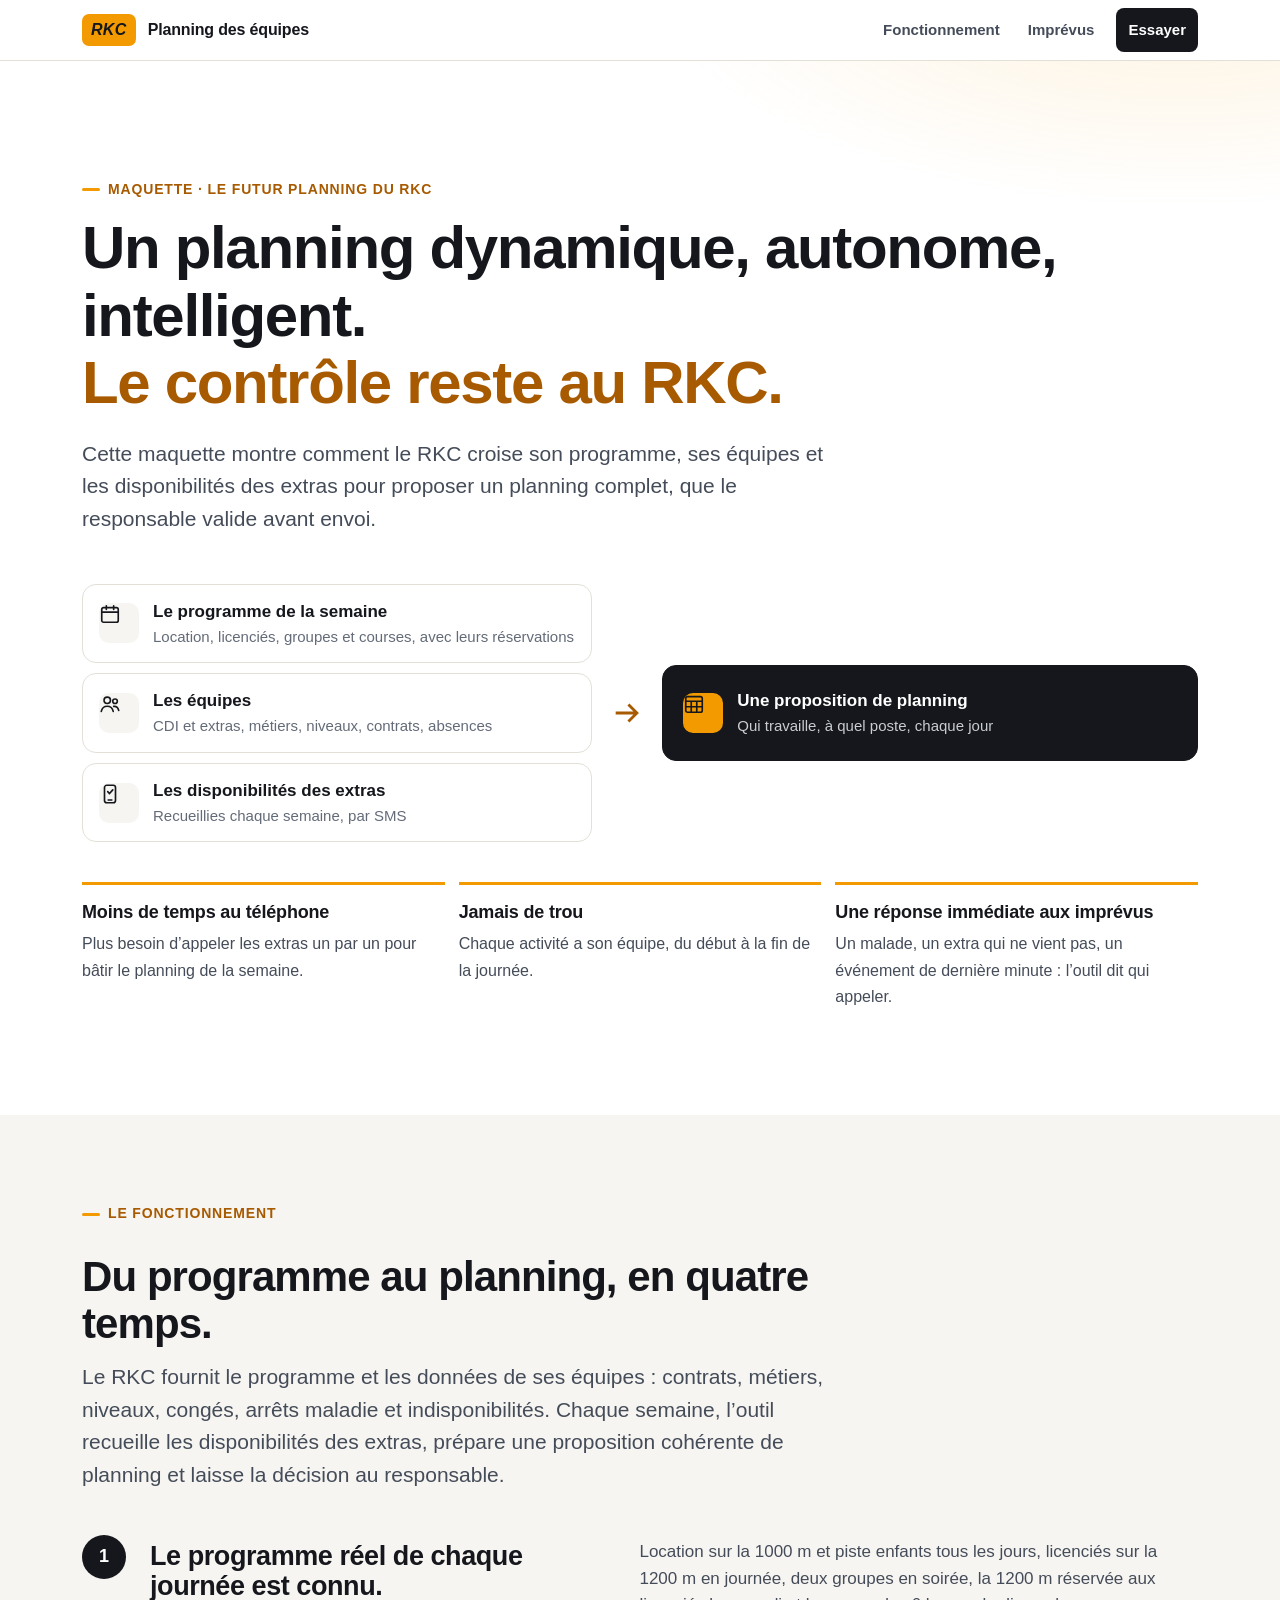
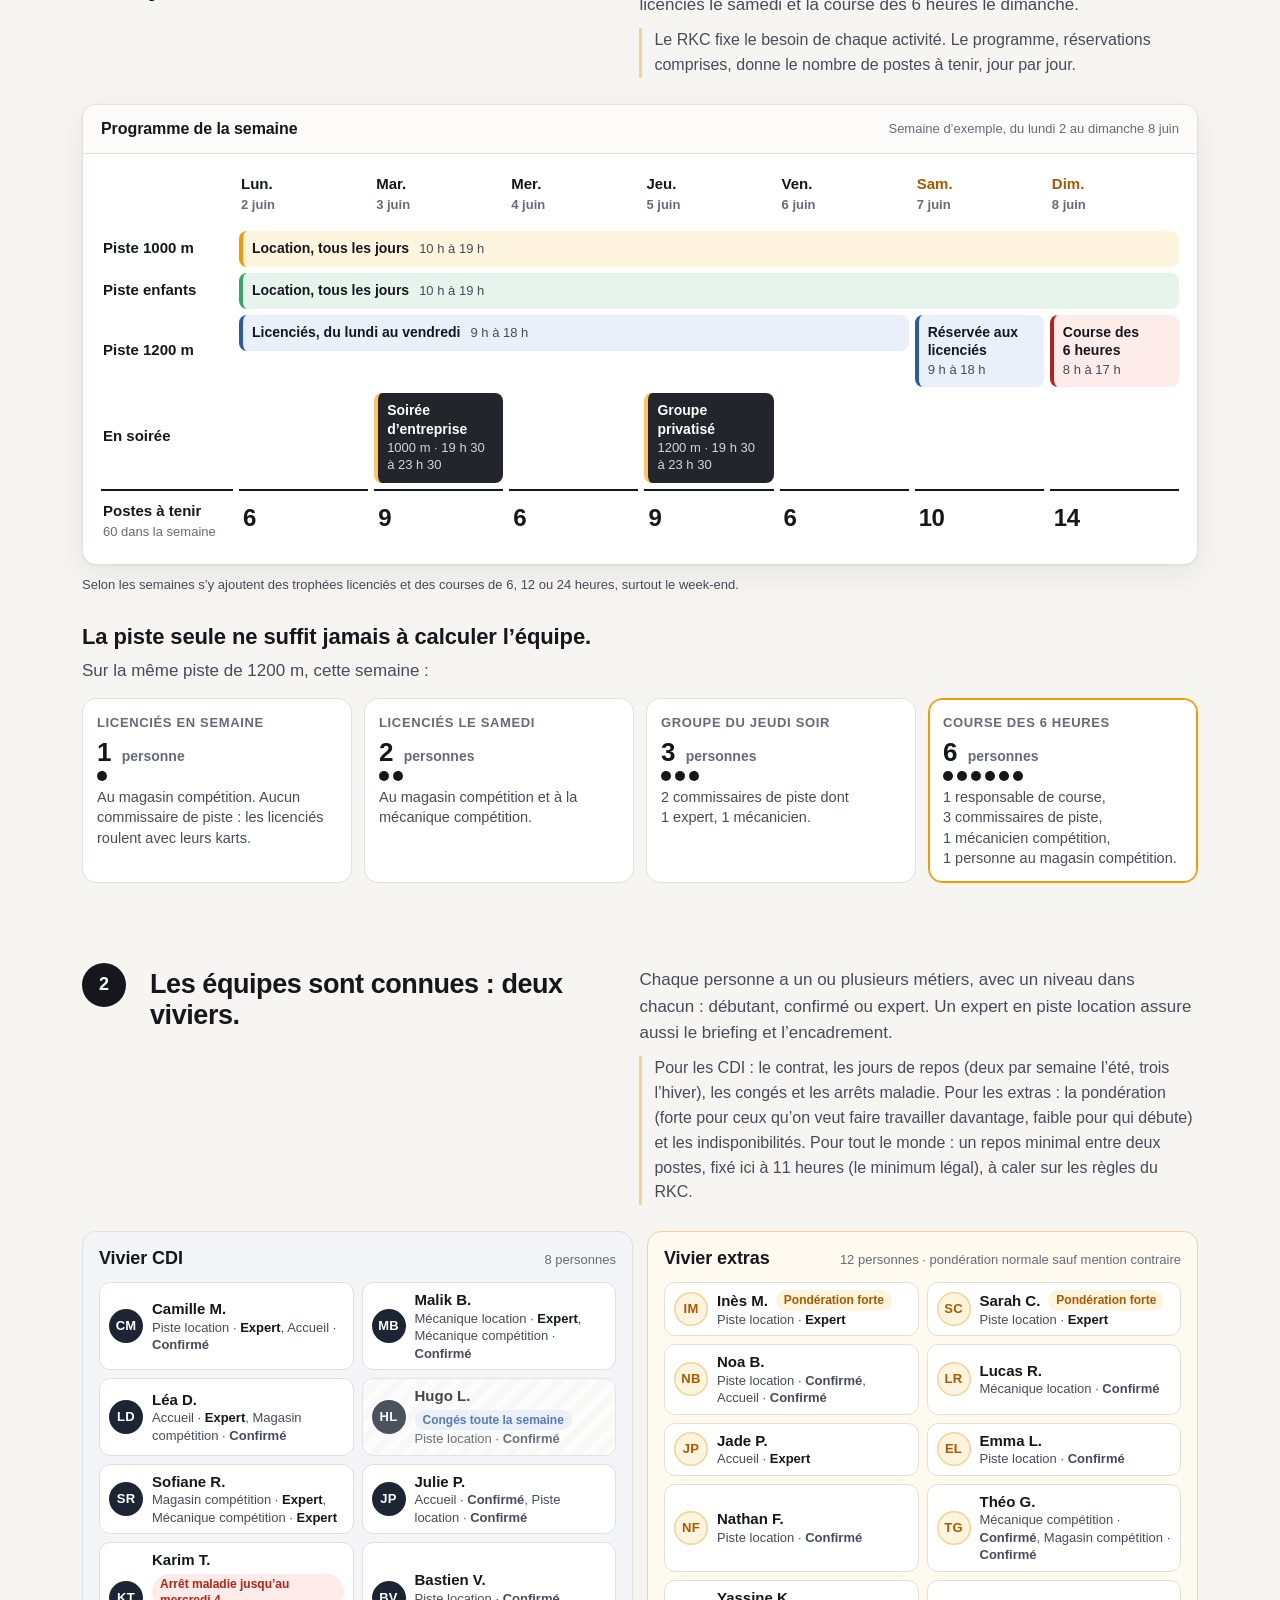
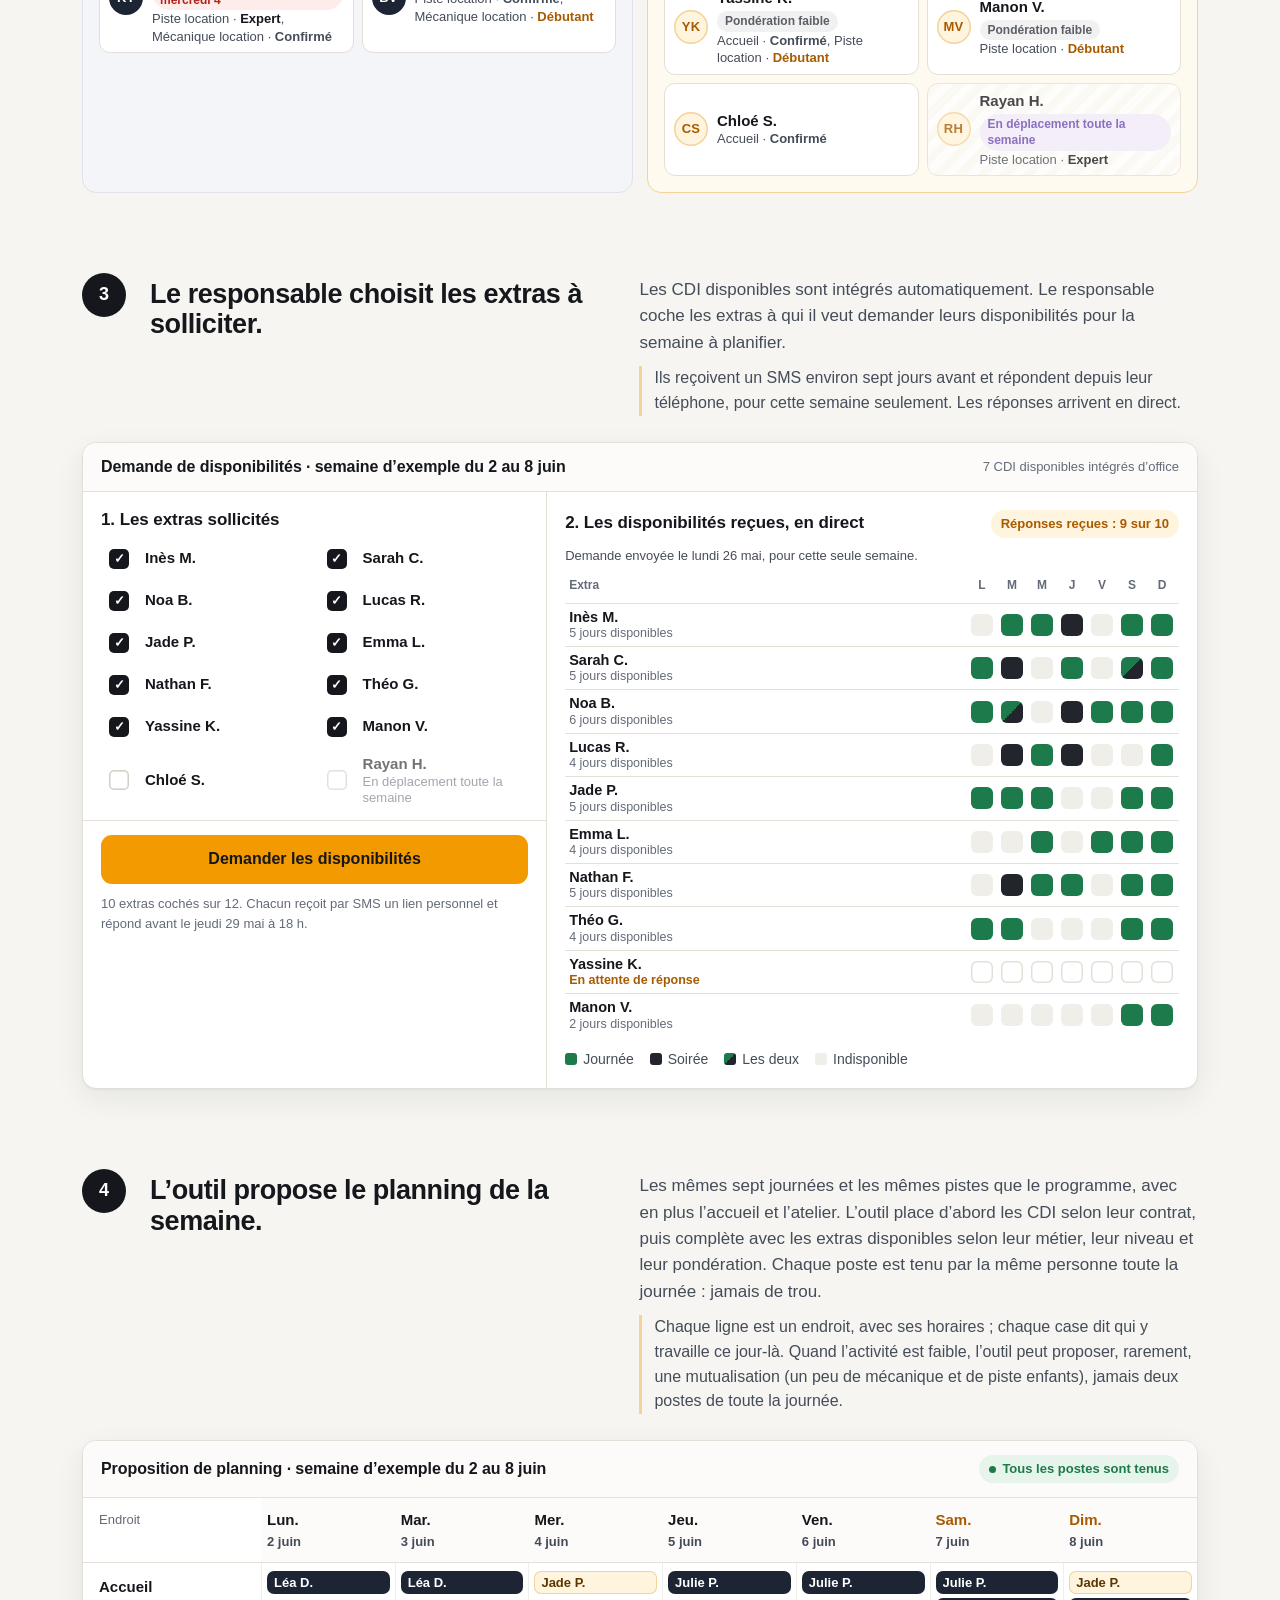
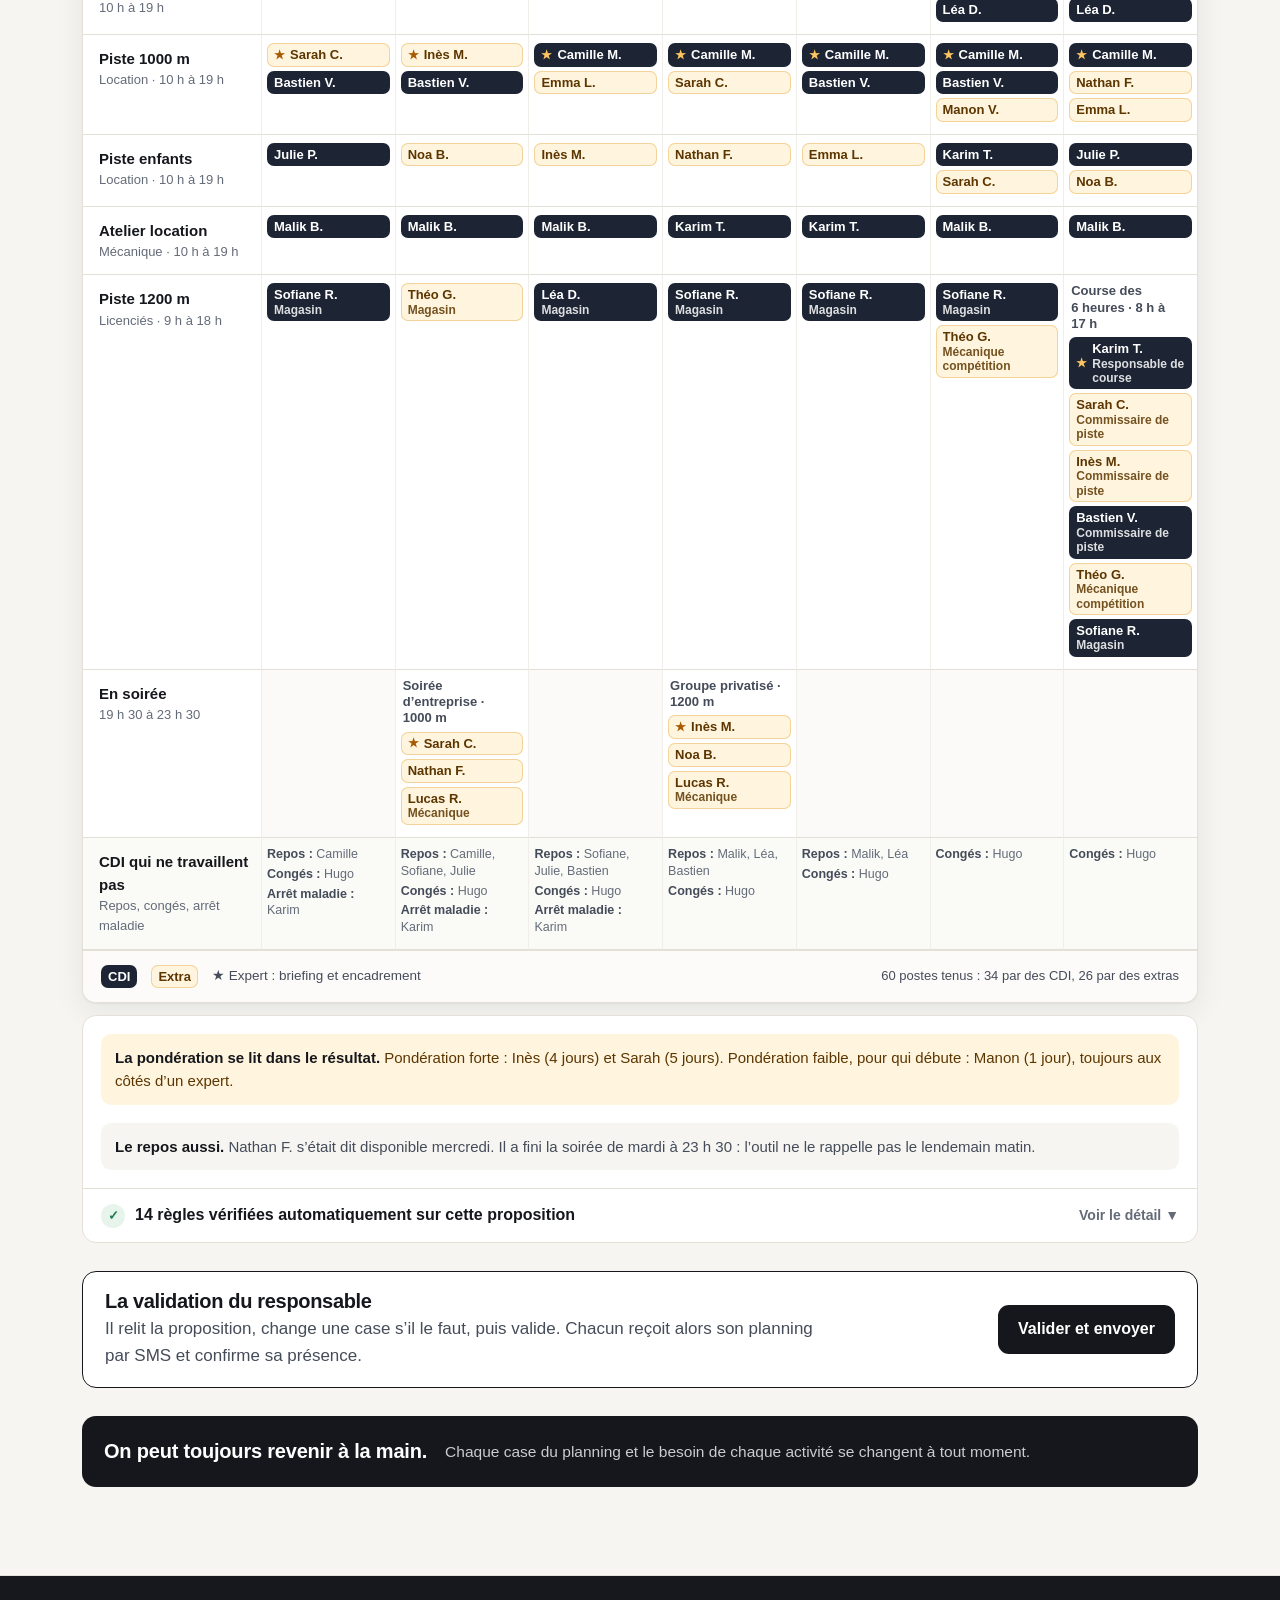
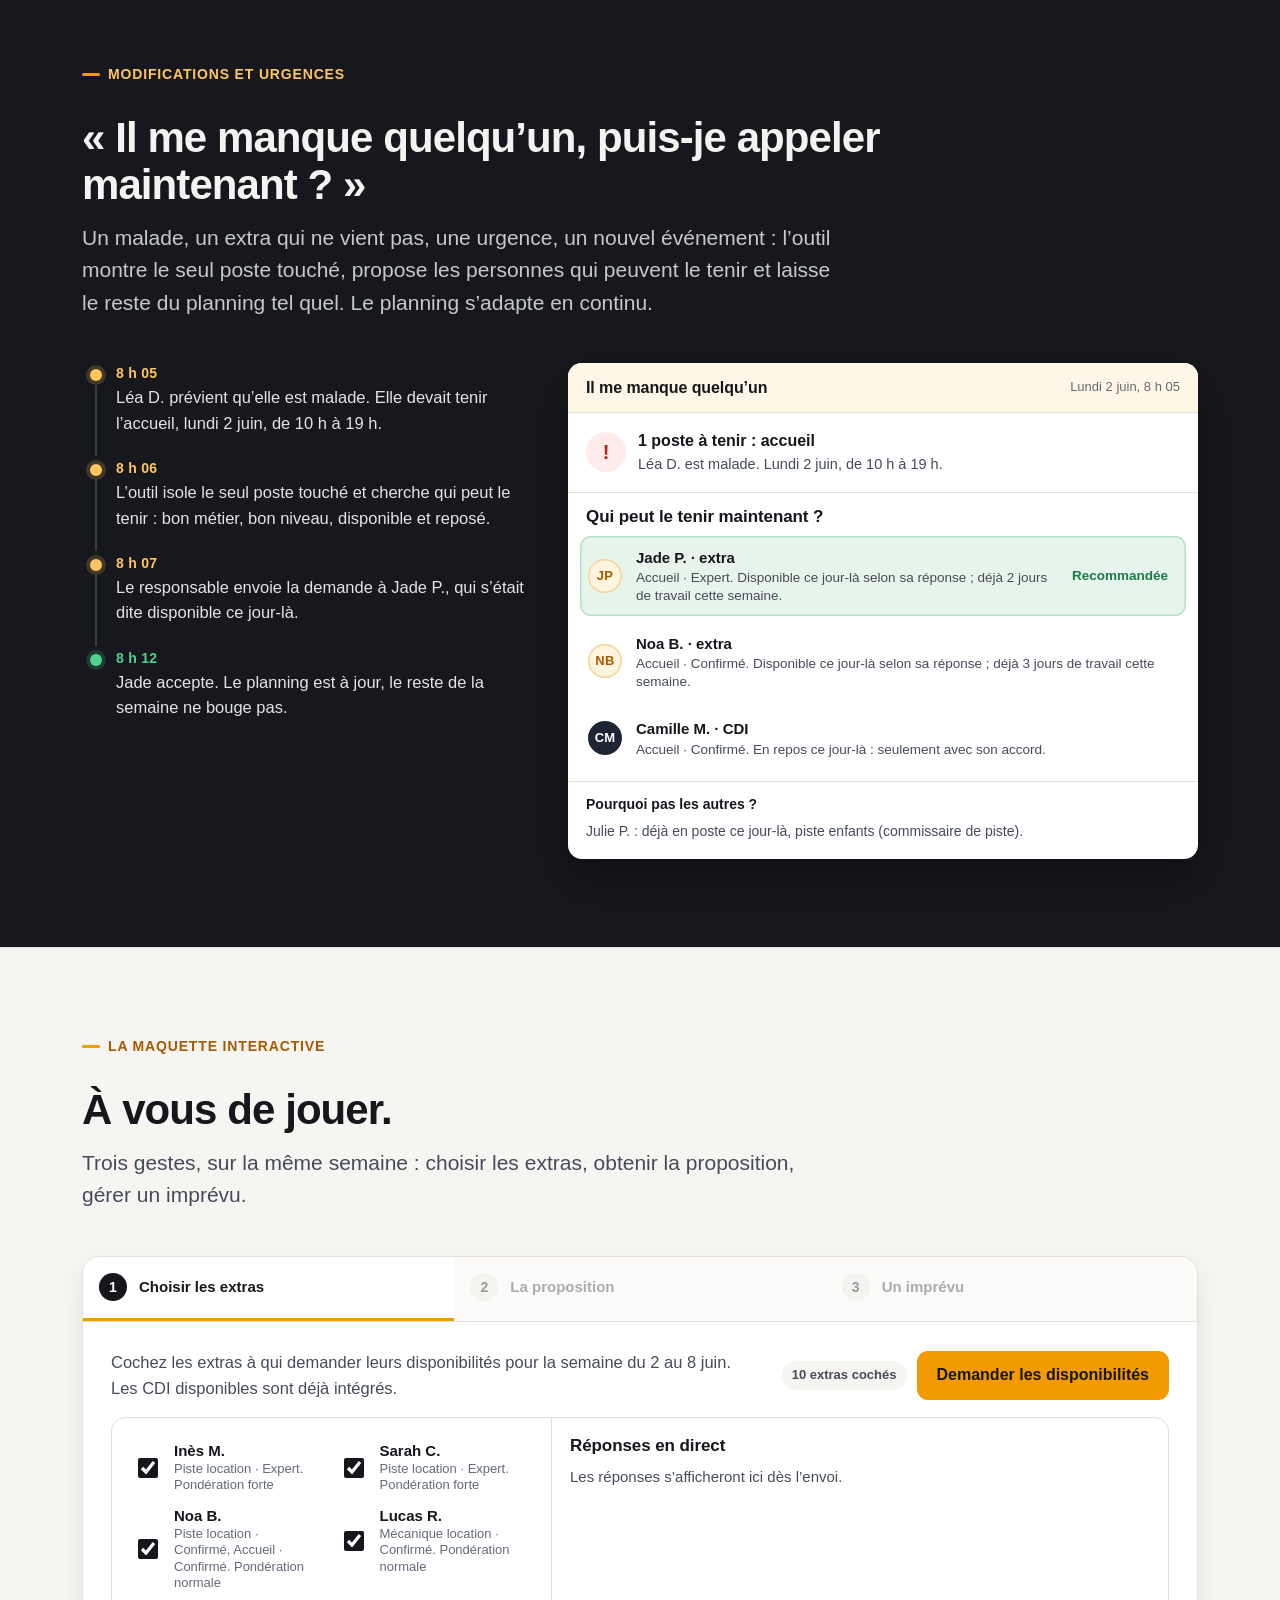
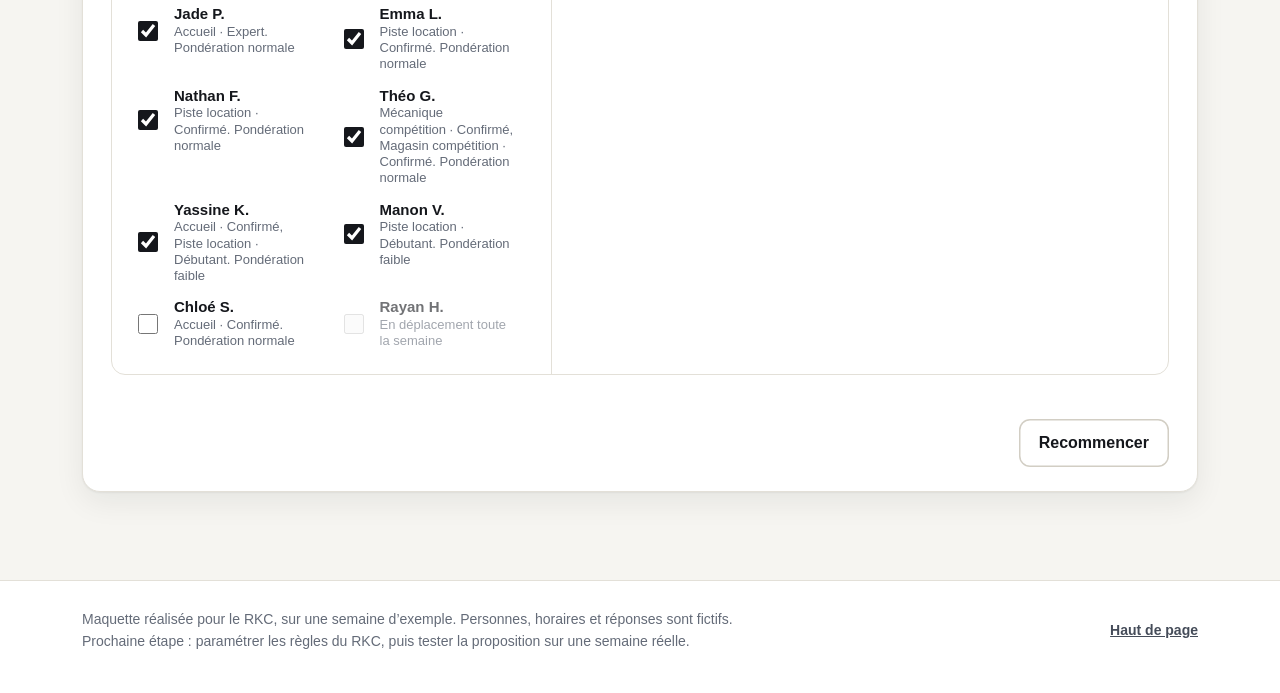
==== index.html @ 73595afa "Maquette RKC : décision du responsable sans « arbitrer », équipe de piste, règles par famille Phrase" ====
<!doctype html>
<html lang="fr">
<head>
  <meta charset="utf-8">
  <meta name="viewport" content="width=device-width, initial-scale=1">
  <title>RKC · Planning des équipes</title>
  <meta name="description" content="Maquette : comment le RKC croise son programme, ses équipes et les disponibilités des extras pour proposer un planning complet, que le responsable valide avant envoi.">
  <meta name="robots" content="noindex">
  <link rel="icon" href="data:image/svg+xml,%3Csvg xmlns='http://www.w3.org/2000/svg' viewBox='0 0 64 64'%3E%3Crect width='64' height='64' rx='14' fill='%23f29a00'/%3E%3Ctext x='32' y='42' font-family='Arial' font-size='26' font-weight='900' font-style='italic' text-anchor='middle' fill='%2315171c'%3ERKC%3C/text%3E%3C/svg%3E">
  <style>
/* Maquette RKC · Planning des équipes. Une feuille, sans dépendance. */

:root {
  --encre: #15171c;
  --encre-2: #454c59;
  --encre-3: #646b78;
  --fond: #ffffff;
  --fond-2: #f6f5f1;
  --fond-3: #efede7;
  --ligne: #e3e0d8;
  --ligne-2: #d2cec4;
  --orange: #f29a00;
  --orange-fonce: #a85a00;
  --orange-pale: #fff4dd;
  --orange-ligne: #f3d39a;
  --nuit: #16181d;
  --nuit-2: #22252c;
  --cdi: #1d2433;
  --vert: #1d7a4b;
  --vert-pale: #e7f4ec;
  --rouge: #b42318;
  --rouge-pale: #fdecea;
  --bleu: #2c5aa0;
  --bleu-pale: #e9f0fa;
  --violet: #6a4bb3;
  --violet-pale: #f0ebfa;
  --rayon: 14px;
  --rayon-petit: 9px;
  --ombre: 0 1px 2px rgba(20, 22, 28, .05), 0 10px 30px rgba(20, 22, 28, .07);
  --police: -apple-system, BlinkMacSystemFont, "SF Pro Text", "Segoe UI", Roboto, "Helvetica Neue", Arial, sans-serif;
  --largeur: 1180px;
  --marge: clamp(16px, 4vw, 32px);
}

*, *::before, *::after { box-sizing: border-box; }
html { -webkit-text-size-adjust: 100%; scroll-behavior: smooth; scroll-padding-top: 72px; }
@media (prefers-reduced-motion: reduce) { html { scroll-behavior: auto; } *, *::before, *::after { transition: none !important; animation: none !important; } }
body {
  margin: 0; background: var(--fond); color: var(--encre);
  font-family: var(--police); font-size: 17px; line-height: 1.55;
  -webkit-font-smoothing: antialiased; text-rendering: optimizeLegibility;
}
img, svg { display: block; max-width: 100%; }
button, input, select { font: inherit; color: inherit; }
button { cursor: pointer; }
:focus-visible { outline: 3px solid var(--orange); outline-offset: 2px; border-radius: 6px; }
.lien-evitement { position: absolute; left: 8px; top: 8px; z-index: 100; background: var(--encre); color: #fff; padding: 10px 14px; border-radius: 8px; transform: translateY(-160%); }
.lien-evitement:focus { transform: none; }
.conteneur { width: 100%; max-width: var(--largeur); margin: 0 auto; padding: 0 var(--marge); }
.chiffres { font-variant-numeric: tabular-nums; }

/* ---------- En-tête ---------- */
.entete {
  position: sticky; top: 0; z-index: 50; background: rgba(255, 255, 255, .92);
  backdrop-filter: saturate(1.4) blur(10px); -webkit-backdrop-filter: saturate(1.4) blur(10px);
  border-bottom: 1px solid var(--ligne);
}
.entete .conteneur { display: flex; align-items: center; justify-content: space-between; gap: 16px; min-height: 60px; }
.marque { display: flex; align-items: center; gap: 12px; text-decoration: none; color: var(--encre); }
.marque-logo {
  display: inline-grid; place-items: center; height: 32px; padding: 0 9px; border-radius: 7px;
  background: var(--orange); color: var(--encre); font-weight: 900; font-style: italic; letter-spacing: .02em; font-size: 16px;
}
.marque-nom { font-weight: 700; font-size: 16px; letter-spacing: -.01em; }
.entete nav { display: flex; align-items: center; gap: 4px; }
.entete nav a {
  text-decoration: none; color: var(--encre-2); font-size: 15px; font-weight: 600; padding: 10px 12px; border-radius: 8px;
}
.entete nav a:hover { background: var(--fond-2); color: var(--encre); }
.entete nav a.bouton-essayer { background: var(--encre); color: #fff; margin-left: 6px; }
.entete nav a.bouton-essayer:hover { background: #000; }
@media (max-width: 760px) { .entete nav a:not(.bouton-essayer) { display: none; } .marque-nom { font-size: 15px; } }

/* ---------- Typographie ---------- */
.surtitre {
  display: inline-flex; align-items: center; gap: 8px; margin: 0 0 14px;
  font-size: 14px; font-weight: 700; letter-spacing: .06em; text-transform: uppercase; color: var(--orange-fonce);
}
.surtitre::before { content: ""; width: 18px; height: 3px; border-radius: 2px; background: var(--orange); }
h1, h2, h3, h4 { margin: 0; letter-spacing: -.022em; line-height: 1.12; }
h1 { font-size: clamp(36px, 6vw, 60px); font-weight: 800; }
h2 { font-size: clamp(29px, 4vw, 42px); font-weight: 800; }
h3 { font-size: clamp(22px, 2.4vw, 27px); font-weight: 750; letter-spacing: -.016em; }
h4 { font-size: 17px; font-weight: 700; letter-spacing: -.005em; }
p { margin: 0; }
.chapo { font-size: clamp(18px, 2vw, 21px); line-height: 1.55; color: var(--encre-2); max-width: 760px; }
.texte-2 { color: var(--encre-2); }
.petit { font-size: 15px; }
.tres-petit { font-size: 13px; }

/* ---------- Sections ---------- */
.section { padding: clamp(48px, 7vw, 88px) 0; }
.section + .section { border-top: 1px solid var(--ligne); }
.section-claire { background: var(--fond-2); }
.section-nuit { background: var(--nuit); color: #f3f3f1; }
.section-nuit .chapo, .section-nuit .texte-2 { color: #c6c8cd; }
.section-nuit .surtitre { color: #ffc560; }
.tete-section { display: grid; gap: 14px; margin-bottom: clamp(26px, 4vw, 44px); max-width: 820px; }

/* ---------- Ouverture ---------- */
.ouverture { padding: clamp(48px, 9vw, 112px) 0 clamp(48px, 7vw, 88px); background:
  radial-gradient(900px 420px at 92% -10%, rgba(242, 154, 0, .14), transparent 60%), var(--fond); }
.ouverture h1 .accent { display: block; color: var(--orange-fonce); }
.ouverture .chapo { margin-top: 22px; }
.equation {
  margin-top: clamp(32px, 5vw, 48px); display: grid; grid-template-columns: 1fr auto 1.05fr; gap: 18px; align-items: stretch;
}
.entrees { display: grid; gap: 10px; }
.entree, .sortie {
  display: grid; grid-template-columns: 40px 1fr; gap: 14px; align-items: center;
  background: #fff; border: 1px solid var(--ligne); border-radius: var(--rayon); padding: 14px 16px;
}
.entree strong, .sortie strong { display: block; font-size: 17px; }
.entree span, .sortie span { display: block; font-size: 15px; color: var(--encre-3); }
.pictogramme { width: 40px; height: 40px; border-radius: 10px; display: grid; place-items: center; background: var(--fond-2); }
.pictogramme svg { width: 22px; height: 22px; stroke: var(--encre); fill: none; stroke-width: 1.8; stroke-linecap: round; stroke-linejoin: round; }
.fleche-equation { display: grid; place-items: center; color: var(--orange-fonce); }
.fleche-equation svg { width: 34px; height: 34px; stroke: currentColor; fill: none; stroke-width: 2; }
.sortie { align-self: center; background: var(--encre); border-color: var(--encre); color: #fff; padding: 22px 20px; }
.sortie span { color: #c9ccd2; }
.sortie .pictogramme { background: var(--orange); }
.benefices { margin-top: clamp(28px, 4vw, 40px); display: grid; grid-template-columns: repeat(3, 1fr); gap: 14px; padding: 0; list-style: none; }
.benefices li { border-top: 3px solid var(--orange); padding-top: 14px; }
.benefices strong { display: block; font-size: 18px; letter-spacing: -.01em; margin-bottom: 4px; }
.benefices span { color: var(--encre-2); font-size: 16px; }
@media (max-width: 860px) {
  .equation { grid-template-columns: 1fr; gap: 10px; }
  .entree, .sortie { padding: 11px 13px; }
  .benefices li { padding-top: 10px; }
  .fleche-equation svg { transform: rotate(90deg); }
  .benefices { grid-template-columns: 1fr; }
}

/* ---------- Les quatre temps ---------- */
.temps { display: grid; gap: clamp(18px, 2.5vw, 26px); }
.temps + .temps { margin-top: clamp(48px, 7vw, 80px); }
.temps-texte { display: grid; grid-template-columns: 44px minmax(0, 5fr) minmax(0, 6fr); gap: 10px 24px; align-items: start; }
.temps-texte h3 { padding-top: 6px; }
.temps-texte .explication { display: grid; gap: 10px; padding-top: 4px; }
.temps-numero {
  display: inline-grid; place-items: center; width: 44px; height: 44px; border-radius: 50%;
  background: var(--encre); color: #fff; font-weight: 800; font-size: 18px;
}
.temps-texte p { color: var(--encre-2); }
.temps-texte .note { font-size: 16px; color: var(--encre-2); border-left: 3px solid var(--orange-ligne); padding-left: 12px; }
@media (max-width: 760px) { .temps-texte .note { font-size: 15px; } }
.temps-visuel { min-width: 0; }
@media (max-width: 900px) {
  .temps-texte { grid-template-columns: 44px minmax(0, 1fr); }
  .temps-texte .explication { grid-column: 1 / -1; }
}

/* Cadre « écran de l'outil » */
.ecran { position: relative; background: #fff; border: 1px solid var(--ligne); border-radius: var(--rayon); box-shadow: var(--ombre); overflow: hidden; }
.ecran-barre {
  display: flex; align-items: center; justify-content: space-between; gap: 12px; flex-wrap: wrap;
  padding: 14px 18px; border-bottom: 1px solid var(--ligne); background: #fcfbf9;
}
.ecran-barre h4 { font-size: 16px; }
.ecran-barre .tres-petit { color: var(--encre-3); }
.ecran-corps { padding: 18px; }
.pastille {
  display: inline-flex; align-items: center; gap: 6px; padding: 4px 10px; border-radius: 999px;
  font-size: 13px; font-weight: 650; white-space: nowrap; background: var(--fond-2); color: var(--encre-2);
}
.pastille.vert { background: var(--vert-pale); color: var(--vert); }
.pastille.orange { background: var(--orange-pale); color: var(--orange-fonce); }
.pastille.rouge { background: var(--rouge-pale); color: var(--rouge); }
.pastille.nuit { background: var(--encre); color: #fff; }
.pastille .point { width: 7px; height: 7px; border-radius: 50%; background: currentColor; }

/* ---------- Temps 1 : le programme de la semaine ---------- */
table.programme { width: 100%; border-collapse: separate; border-spacing: 6px; table-layout: fixed; margin: -6px; width: calc(100% + 12px); }
.programme th { text-align: left; vertical-align: bottom; font-size: 13px; color: var(--encre-3); font-weight: 600; padding: 0 2px 4px; }
.programme thead th strong { display: block; font-size: 15px; color: var(--encre); }
.programme thead th.weekend strong { color: var(--orange-fonce); }
.programme th.piste { width: 132px; vertical-align: middle; font-size: 15px; color: var(--encre); font-weight: 700; }
.programme td { vertical-align: top; padding: 0; }
.bloc { border-radius: 8px; padding: 8px 9px 9px; font-size: 14px; line-height: 1.3; border-left: 4px solid; height: 100%; }
.bloc b { display: block; font-size: 14px; }
.bloc span { display: block; color: var(--encre-2); font-size: 13px; margin-top: 2px; }
.bloc.p1000 { background: var(--orange-pale); border-color: var(--orange); }
.bloc.enfants { background: var(--vert-pale); border-color: #3aa36b; }
.bloc.p1200 { background: var(--bleu-pale); border-color: var(--bleu); }
.bloc.soir { background: var(--nuit-2); border-color: #ffc560; color: #fff; }
.bloc.soir span { color: #d4d6db; }
.bloc.course { background: var(--rouge-pale); border-color: var(--rouge); }
.bloc.vide { background: transparent; border-left-color: transparent; color: #b8b4aa; }
.legende { display: flex; flex-wrap: wrap; gap: 8px 16px; margin-top: 14px; font-size: 14px; color: var(--encre-2); }
.legende i { display: inline-block; width: 12px; height: 12px; border-radius: 3px; margin-right: 6px; vertical-align: -1px; }
.semaine-mobile { display: none; }
@media (max-width: 760px) {
  table.programme { display: none; }
  .semaine-mobile { display: grid; gap: 10px; }
  .semaine-mobile .onglets-jours { display: flex; padding: 0 0 2px; }
  .semaine-mobile .jour[hidden] { display: none; }
  .semaine-mobile .jour { display: grid; grid-template-columns: 58px 1fr; gap: 10px; padding: 10px 0; border-top: 1px solid var(--ligne); }
  .semaine-mobile .jour:first-child { border-top: 0; padding-top: 0; }
  .semaine-mobile .jour-tete strong { display: block; font-size: 15px; }
  .semaine-mobile .jour-tete span { font-size: 13px; color: var(--encre-3); }
  .semaine-mobile .jour.weekend .jour-tete strong { color: var(--orange-fonce); }
  .semaine-mobile .jour-blocs { display: grid; gap: 6px; }
}

/* ---------- Temps 2 : les viviers ---------- */
.viviers { display: grid; grid-template-columns: minmax(0, 1fr) minmax(0, 1fr); gap: 14px; }
.vivier { border-radius: var(--rayon); padding: 16px; border: 1px solid var(--ligne); background: #fff; }
.vivier.cdi { background: #f4f5f8; border-color: #dfe2ea; }
.vivier.extras { background: #fffaf0; border-color: var(--orange-ligne); }
.vivier-tete { display: flex; align-items: baseline; justify-content: space-between; gap: 12px; margin-bottom: 12px; }
.vivier-tete h4 { font-size: 18px; }
.vivier-tete .tres-petit { color: var(--encre-3); }
.personnes { display: grid; grid-template-columns: 1fr; gap: 8px; }
.personne {
  display: grid; grid-template-columns: 34px minmax(0, 1fr); gap: 9px; align-items: center;
  background: #fff; border: 1px solid var(--ligne); border-radius: 11px; padding: 7px 9px;
}
.personne.indispo { opacity: .78; background: repeating-linear-gradient(-45deg, #fff, #fff 8px, #faf9f6 8px, #faf9f6 16px); }
.avatar {
  width: 34px; height: 34px; border-radius: 50%; display: grid; place-items: center;
  font-size: 13px; font-weight: 800; letter-spacing: .02em; background: var(--cdi); color: #fff;
}
.avatar.extra { background: var(--orange-pale); color: var(--orange-fonce); box-shadow: inset 0 0 0 1.5px var(--orange-ligne); }
.personne-nom { display: flex; align-items: center; gap: 4px 8px; flex-wrap: wrap; font-weight: 700; font-size: 15px; line-height: 1.3; }
.personne-metiers { font-size: 13px; color: var(--encre-2); line-height: 1.35; }
.niveau { font-weight: 650; }
.niveau.Expert { color: var(--encre); }
.niveau.Débutant { color: var(--orange-fonce); }
.etiquette { font-size: 12px; font-weight: 700; padding: 2px 8px; border-radius: 999px; line-height: 1.35; }
.etiquette.conges { background: var(--bleu-pale); color: var(--bleu); }
.etiquette.arret { background: var(--rouge-pale); color: var(--rouge); }
.etiquette.deplacement { background: var(--violet-pale); color: var(--violet); }
.etiquette.ponderation { background: var(--fond-2); color: var(--encre-2); }
.etiquette.ponderation.forte { background: var(--orange-pale); color: var(--orange-fonce); }
.etiquette.ponderation.faible { background: #f1f1f1; color: #5b5f66; }
@media (min-width: 1000px) { .personnes { grid-template-columns: minmax(0, 1fr) minmax(0, 1fr); } }
@media (max-width: 700px) { .viviers { grid-template-columns: 1fr; } }
@media (min-width: 360px) and (max-width: 700px) { .personnes { grid-template-columns: minmax(0, 1fr) minmax(0, 1fr); } .personne { grid-template-columns: 1fr; gap: 4px; } .personne .avatar { display: none; } }

/* ---------- Temps 3 : la demande de disponibilités ---------- */
.demande { display: grid; grid-template-columns: minmax(0, 5fr) minmax(0, 7fr); gap: 0; }
.demande > div { min-width: 0; }
.demande .colonne-choix { border-right: 1px solid var(--ligne); }
.liste-cases { display: grid; gap: 2px; margin: 0; padding: 0; list-style: none; }
.case {
  display: grid; grid-template-columns: 26px 1fr auto; gap: 10px; align-items: center;
  padding: 8px 10px; border-radius: 9px; min-height: 44px; cursor: pointer;
}
.case:hover { background: var(--fond-2); }
.case input { width: 20px; height: 20px; accent-color: var(--encre); margin: 0; }
.case .qui { font-weight: 650; font-size: 15px; line-height: 1.25; }
.case .qui small { display: block; font-weight: 500; color: var(--encre-3); font-size: 13px; }
.case.desactivee { cursor: not-allowed; opacity: .6; }
.case.desactivee:hover { background: transparent; }
.bouton {
  display: inline-flex; align-items: center; justify-content: center; gap: 10px; min-height: 48px; padding: 12px 20px;
  border-radius: 11px; border: 0; background: var(--encre); color: #fff; font-weight: 700; font-size: 16px; text-decoration: none;
}
.bouton:hover { background: #000; }
.bouton.orange { background: var(--orange); color: var(--encre); }
.bouton.orange:hover { background: #ffad1f; }
.bouton.discret { background: #fff; color: var(--encre); box-shadow: inset 0 0 0 1.5px var(--ligne-2); }
.bouton.discret:hover { background: var(--fond-2); }
.bouton[disabled] { opacity: .45; cursor: not-allowed; }
.bouton.large { width: 100%; }
.envoi { padding: 14px 18px 18px; border-top: 1px solid var(--ligne); display: grid; gap: 10px; }
.envoi .tres-petit { color: var(--encre-3); }
.reponses-tete { display: grid; grid-template-columns: 1fr repeat(7, 26px); gap: 4px; align-items: end; padding: 0 4px 8px; font-size: 12px; font-weight: 700; color: var(--encre-3); text-align: center; }
.reponses-tete span:first-child { text-align: left; }
.reponse { display: grid; grid-template-columns: 1fr repeat(7, 26px); gap: 4px; align-items: center; padding: 5px 4px; border-top: 1px solid var(--ligne); }
.reponse .qui { font-size: 14.5px; font-weight: 650; line-height: 1.2; min-width: 0; }
.reponse .qui small { display: block; font-weight: 500; font-size: 12.5px; color: var(--encre-3); }
.dispo { width: 22px; height: 22px; border-radius: 6px; justify-self: center; background: #f0eee9; position: relative; }
.dispo.journee { background: var(--vert); }
.dispo.soir { background: var(--nuit-2); }
.dispo.journee-soir { background: linear-gradient(135deg, var(--vert) 50%, var(--nuit-2) 50%); }
.reponse.attente .qui small { color: var(--orange-fonce); font-weight: 650; }
.reponse.attente .dispo { background: transparent; box-shadow: inset 0 0 0 1.5px var(--ligne); }
@media (max-width: 760px) {
  .demande { grid-template-columns: 1fr; }
  .demande .colonne-choix { border-right: 0; border-bottom: 1px solid var(--ligne); }
  .reponses-tete, .reponse { grid-template-columns: 1fr repeat(7, 22px); gap: 3px; }
  .dispo { width: 19px; height: 19px; border-radius: 5px; }
}

/* ---------- Temps 4 : le planning ---------- */
.planning-cadre { position: relative; overflow-x: auto; -webkit-overflow-scrolling: touch; }
table.planning { width: 100%; border-collapse: separate; border-spacing: 0; min-width: 900px; table-layout: fixed; }
.planning th, .planning td { vertical-align: top; text-align: left; }
.planning thead th {
  position: sticky; top: 0; background: #fcfbf9; z-index: 1; padding: 10px 6px; font-size: 13px; color: var(--encre-2);
  border-bottom: 1px solid var(--ligne); font-weight: 700;
}
.planning thead th strong { display: block; font-size: 15px; color: var(--encre); }
.planning thead th.weekend strong { color: var(--orange-fonce); }
.planning th.endroit { width: 178px; padding: 12px 12px 12px 16px; font-size: 14px; border-bottom: 1px solid var(--ligne); background: #fff; }
.planning th.endroit strong { display: block; font-size: 15px; color: var(--encre); }
.planning th.endroit span { display: block; font-weight: 500; color: var(--encre-3); font-size: 13px; }
.planning td { padding: 8px 5px; border-bottom: 1px solid var(--ligne); border-left: 1px solid #f0eee8; }
.planning td.ferme { position: relative; background: #fbfaf8; }
.planning tr.repos-ligne th, .planning tr.repos-ligne td { background: #fafaf7; }
.planning tr.repos-ligne td { font-size: 12.5px; color: var(--encre-3); line-height: 1.35; }
.absents { display: grid; gap: 3px; }
.absents b { color: var(--encre-2); font-weight: 700; }
.nom {
  display: flex; align-items: center; gap: 5px; border-radius: 7px; padding: 4px 7px; margin-bottom: 4px;
  font-size: 13px; font-weight: 650; line-height: 1.2; background: var(--cdi); color: #fff; min-width: 0;
}
.nom.extra { background: var(--orange-pale); color: #5c3600; box-shadow: inset 0 0 0 1px var(--orange-ligne); }
.nom .role { display: block; font-size: 12px; font-weight: 550; opacity: .85; }
.nom.vide { background: var(--rouge-pale); color: var(--rouge); box-shadow: inset 0 0 0 1.5px #f3b8b1; }
.nom.change { box-shadow: inset 0 0 0 2px var(--vert); }
.nom .etoile { color: #ffc560; font-size: 12px; }
.nom.extra .etoile { color: var(--orange-fonce); }
.nom span.txt { min-width: 0; overflow: hidden; text-overflow: ellipsis; }
.planning-pied { display: flex; flex-wrap: wrap; align-items: center; justify-content: space-between; gap: 12px; padding: 14px 18px; border-top: 1px solid var(--ligne); background: #fcfbf9; }
.legende-planning { display: flex; flex-wrap: wrap; gap: 8px 14px; font-size: 13.5px; color: var(--encre-2); align-items: center; }
.legende-planning .nom { display: inline-flex; margin: 0; }
.onglets-jours { display: none; }
@media (max-width: 1023px) {
  .planning-cadre.mobile-jour table.planning { display: none; }
  .onglets-jours { display: flex; gap: 5px; overflow-x: auto; padding: 12px 14px 4px; -webkit-overflow-scrolling: touch; }
  .onglets-jours button {
    flex: 1 0 44px; min-width: 44px; min-height: 48px; border-radius: 10px; border: 1px solid var(--ligne-2); background: #fff;
    font-size: 13px; font-weight: 700; line-height: 1.15; padding: 6px 2px;
  }
  .onglets-jours button[aria-selected="true"] { background: var(--encre); color: #fff; border-color: var(--encre); }
  .onglets-jours button small { display: block; font-weight: 600; font-size: 12px; opacity: .8; }
}
.vue-jour { display: none; }
@media (max-width: 1023px) {
  .planning-cadre.mobile-jour .vue-jour { display: grid; gap: 0; padding: 6px 14px 14px; }
  .vue-jour .rangee { display: grid; grid-template-columns: 112px 1fr; gap: 10px; padding: 10px 0; border-top: 1px solid var(--ligne); }
  .vue-jour .rangee:first-child { border-top: 0; }
  .vue-jour .rangee strong { font-size: 14px; display: block; line-height: 1.25; }
  .vue-jour .rangee small { font-size: 12.5px; color: var(--encre-3); display: block; }
  .vue-jour .noms { display: flex; flex-wrap: wrap; gap: 5px; }
  .vue-jour .nom { margin: 0; font-size: 13.5px; }
}

/* Règles tenues, sous le planning */
.regles { display: grid; grid-template-columns: repeat(3, minmax(0, 1fr)); gap: 8px 18px; margin: 0; padding: 16px 18px; list-style: none; }
.regles li { display: grid; grid-template-columns: 22px 1fr; gap: 8px; font-size: 14.5px; color: var(--encre-2); line-height: 1.4; }
.regles li::before { content: "✓"; width: 20px; height: 20px; border-radius: 50%; background: var(--vert-pale); color: var(--vert); font-size: 12px; font-weight: 900; display: grid; place-items: center; margin-top: 1px; }
.regles li.ko::before { content: "!"; background: var(--rouge-pale); color: var(--rouge); }
@media (max-width: 1000px) { .regles { grid-template-columns: repeat(2, minmax(0, 1fr)); } }
@media (max-width: 640px) { .regles { grid-template-columns: 1fr; } }
.exemple-repos { margin: 0 18px 18px; padding: 12px 14px; border-radius: 10px; background: var(--fond-2); font-size: 15px; color: var(--encre-2); }
.exemple-repos strong { color: var(--encre); }

/* ---------- La piste seule ne suffit jamais ---------- */
.besoins { display: grid; grid-template-columns: repeat(auto-fit, minmax(230px, 1fr)); gap: 12px; }
@media (min-width: 1100px) { .besoins { grid-template-columns: repeat(5, minmax(0, 1fr)); } }
@media (min-width: 360px) and (max-width: 640px) { .besoins { grid-template-columns: repeat(2, minmax(0, 1fr)); gap: 8px; } .besoin { padding: 12px; } .besoin h4 { font-size: 16px; } .besoin ul { font-size: 14px; } }
.besoin { background: #fff; border: 1px solid var(--ligne); border-radius: var(--rayon); padding: 14px; display: grid; gap: 6px; align-content: start; }
.besoin .piste { font-size: 13px; font-weight: 700; color: var(--encre-3); text-transform: uppercase; letter-spacing: .05em; }
.besoin h4 { font-size: 18px; }
.besoin ul { margin: 0; padding: 0; list-style: none; display: grid; gap: 4px; font-size: 15px; color: var(--encre-2); }
.besoin ul li::before { content: "·"; font-weight: 900; margin-right: 6px; color: var(--orange-fonce); }
.besoin .total { font-size: 26px; font-weight: 800; letter-spacing: -.02em; line-height: 1; }
.besoin .total small { font-size: 14px; font-weight: 600; color: var(--encre-3); letter-spacing: 0; margin-left: 4px; }
.besoin.zero .total { color: var(--vert); }
.principes { margin-top: clamp(20px, 3vw, 28px); display: grid; grid-template-columns: 1fr; gap: 14px; }
.principe.bandeau { grid-template-columns: auto 1fr; align-items: center; gap: 6px 18px; padding: 20px 22px; }
.principe.bandeau strong { font-size: 20px; }
@media (max-width: 700px) { .principe.bandeau { grid-template-columns: 1fr; } }
.principe { padding: 18px; border-radius: var(--rayon); background: var(--encre); color: #fff; display: grid; gap: 6px; align-content: start; }
.principe strong { font-size: 18px; letter-spacing: -.01em; }
.principe span { color: #c9ccd2; font-size: 15.5px; }
@media (max-width: 860px) { .principes { grid-template-columns: 1fr; } }

/* ---------- Imprévus ---------- */
.situations { display: flex; flex-wrap: wrap; gap: 8px; margin: 0 0 clamp(24px, 4vw, 36px); padding: 0; list-style: none; }
.situations li { padding: 9px 14px; border-radius: 999px; background: var(--nuit-2); color: #fff; font-size: 15px; font-weight: 600; border: 1px solid #343843; }
.imprevu { display: grid; grid-template-columns: minmax(0, 5fr) minmax(0, 7fr); gap: clamp(20px, 3vw, 36px); align-items: start; }
.fil { margin: 0; padding: 0; list-style: none; display: grid; gap: 0; }
.fil li { position: relative; padding: 0 0 22px 34px; }
.fil li::before { content: ""; position: absolute; left: 8px; top: 6px; width: 12px; height: 12px; border-radius: 50%; background: #ffc560; box-shadow: 0 0 0 4px rgba(255, 197, 96, .18); }
.fil li::after { content: ""; position: absolute; left: 13px; top: 22px; bottom: 2px; width: 2px; background: #3a3e48; }
.fil li:last-child::after { display: none; }
.fil li.fin::before { background: #4fd18b; box-shadow: 0 0 0 4px rgba(79, 209, 139, .18); }
.fil .heure { display: block; font-size: 14px; font-weight: 800; color: #ffc560; letter-spacing: .02em; }
.fil li.fin .heure { color: #4fd18b; }
.fil p { color: #e3e4e7; font-size: 16.5px; }
.carte-appel { background: #fff; color: var(--encre); border-radius: var(--rayon); overflow: hidden; box-shadow: 0 20px 50px rgba(0, 0, 0, .35); }
.carte-appel .ecran-barre { background: #fff7e6; }
.alerte { display: grid; grid-template-columns: 40px 1fr; gap: 12px; align-items: center; padding: 16px 18px; border-bottom: 1px solid var(--ligne); }
.alerte .signe { width: 40px; height: 40px; border-radius: 50%; display: grid; place-items: center; background: var(--rouge-pale); color: var(--rouge); font-weight: 900; font-size: 20px; }
.alerte strong { display: block; font-size: 16px; }
.alerte span { display: block; font-size: 14.5px; color: var(--encre-2); }
.candidats { margin: 0; padding: 6px 12px 12px; list-style: none; display: grid; gap: 6px; }
.candidat { display: grid; grid-template-columns: 38px 1fr auto; gap: 10px; align-items: center; padding: 10px 8px; border-radius: 11px; }
.candidat.recommande { background: var(--vert-pale); box-shadow: inset 0 0 0 1.5px #b7e0c8; }
.candidat strong { display: block; font-size: 15px; }
.candidat span { display: block; font-size: 13.5px; color: var(--encre-2); line-height: 1.35; }
.ecartes { padding: 12px 18px 16px; border-top: 1px solid var(--ligne); font-size: 14px; color: var(--encre-2); }
.ecartes strong { color: var(--encre); }
.ecartes ul { margin: 6px 0 0; padding: 0; list-style: none; display: grid; gap: 3px; }
@media (max-width: 900px) { .imprevu { grid-template-columns: 1fr; } }

/* ---------- À vous de jouer ---------- */
.demo { background: #fff; border: 1px solid var(--ligne); border-radius: 18px; box-shadow: var(--ombre); overflow: hidden; }
.etapes-demo { display: grid; grid-template-columns: repeat(3, 1fr); border-bottom: 1px solid var(--ligne); background: #fcfbf9; margin: 0; padding: 0; list-style: none; }
.etapes-demo button {
  width: 100%; min-height: 64px; border: 0; background: transparent; text-align: left; padding: 12px 16px; display: grid; grid-template-columns: 30px 1fr; gap: 10px; align-items: center;
  border-bottom: 3px solid transparent; color: var(--encre-3); font-weight: 650; font-size: 15px; line-height: 1.25;
}
.etapes-demo button .n { width: 28px; height: 28px; border-radius: 50%; display: grid; place-items: center; background: var(--fond-3); color: var(--encre-2); font-weight: 800; font-size: 14px; }
.etapes-demo button[aria-selected="true"] { color: var(--encre); border-bottom-color: var(--orange); background: #fff; }
.etapes-demo button[aria-selected="true"] .n { background: var(--encre); color: #fff; }
.etapes-demo button.faite .n { background: var(--vert); color: #fff; }
.etapes-demo button[disabled] { cursor: not-allowed; opacity: .55; }
.panneau-demo { padding: clamp(16px, 3vw, 28px); }
.panneau-demo[hidden] { display: none; }
.consigne { display: flex; flex-wrap: wrap; align-items: center; justify-content: space-between; gap: 12px; margin-bottom: 16px; }
.consigne p { font-size: 16.5px; color: var(--encre-2); max-width: 640px; }
.choix-imprevus { display: grid; grid-template-columns: repeat(3, minmax(0, 1fr)); gap: 10px; margin-bottom: 16px; }
.choix-imprevus button { text-align: left; border: 1.5px solid var(--ligne-2); background: #fff; border-radius: 12px; padding: 14px; min-height: 64px; }
.choix-imprevus button strong { display: block; font-size: 16px; }
.choix-imprevus button span { display: block; font-size: 14px; color: var(--encre-3); }
.choix-imprevus button[aria-pressed="true"] { border-color: var(--encre); box-shadow: 0 0 0 1px var(--encre); }
@media (max-width: 760px) { .etapes-demo button { grid-template-columns: 1fr; text-align: center; justify-items: center; font-size: 13px; padding: 10px 6px; } .choix-imprevus { grid-template-columns: 1fr; } }
.message-flash { display: flex; gap: 10px; align-items: flex-start; padding: 12px 14px; border-radius: 10px; background: var(--vert-pale); color: #135c37; font-size: 15px; margin-top: 12px; }
.message-flash.alerte-rouge { background: var(--rouge-pale); color: var(--rouge); }

/* ---------- Pied ---------- */
.pied { padding: 28px 0 40px; border-top: 1px solid var(--ligne); color: var(--encre-3); font-size: 14px; }
.pied a { color: var(--encre-2); font-weight: 600; }
.pied .conteneur { display: flex; flex-wrap: wrap; gap: 10px 24px; justify-content: space-between; align-items: center; }

/* Utilitaires */
.visuellement-cache { position: absolute !important; width: 1px; height: 1px; overflow: hidden; clip: rect(0 0 0 0); white-space: nowrap; }
.pile { display: grid; gap: 14px; }

/* Liste d'extras de l'étape 3 (visuel) : deux colonnes quand la place le permet */
.liste-cases.deux { grid-template-columns: repeat(2, minmax(0, 1fr)); gap: 2px 8px; }
.liste-cases.deux .case { min-height: 40px; padding: 6px 8px; }
@media (max-width: 1100px) { .liste-cases.deux { grid-template-columns: 1fr; } }
@media (min-width: 360px) and (max-width: 760px) { .liste-cases.deux.visuel { grid-template-columns: repeat(2, minmax(0, 1fr)); } }
.ponderation-resultat { margin: 0 18px 18px; padding: 12px 14px; border-radius: 10px; background: var(--orange-pale); font-size: 15px; color: #5c3600; }
.ponderation-resultat strong { color: var(--encre); }

/* Règles repliées derrière une ligne de synthèse */
details.controle { border-top: 1px solid var(--ligne); }
details.controle summary {
  list-style: none; cursor: pointer; display: flex; align-items: center; justify-content: space-between; gap: 12px;
  padding: 14px 18px; font-weight: 700; font-size: 16px; min-height: 52px;
}
details.controle summary::-webkit-details-marker { display: none; }
details.controle summary .ouvrir { font-weight: 600; font-size: 14px; color: var(--encre-3); white-space: nowrap; }
details.controle[open] summary .ouvrir::after { content: " ▲"; }
details.controle:not([open]) summary .ouvrir::after { content: " ▼"; }
details.controle summary .ok { display: inline-grid; place-items: center; width: 24px; height: 24px; border-radius: 50%; background: var(--vert-pale); color: var(--vert); font-weight: 900; font-size: 13px; margin-right: 10px; }

.la-suite { margin-top: 22px; font-size: 17px; color: var(--encre-2); max-width: 760px; }
.la-suite strong { color: var(--encre); }

/* Programme : ligne des postes à tenir */
.programme tr.postes th, .programme tr.postes td { border-top: 2px solid var(--encre); padding-top: 8px; }
.programme tr.postes th small { display: block; font-size: 13px; font-weight: 500; color: var(--encre-3); }
.programme tr.postes .nombre { display: block; font-size: 24px; font-weight: 800; letter-spacing: -.02em; padding-left: 4px; }
.programme td[colspan] .bloc { display: flex; align-items: baseline; gap: 10px; flex-wrap: wrap; }
.programme td[colspan] .bloc span { margin-top: 0; }
@media (max-width: 760px) {
  .semaine-mobile .quotidien { font-size: 15px; color: var(--encre-2); padding: 4px 0 8px; }
  .semaine-mobile .jour { grid-template-columns: 64px 1fr; align-items: start; gap: 10px; padding: 9px 0; }
  .semaine-mobile .postes-jour { display: block; font-size: 13px; font-weight: 700; color: var(--encre-2); margin-top: 2px; }
  .semaine-mobile .jour-blocs { gap: 5px; }
  .semaine-mobile .jour-blocs:empty::before { content: "Licenciés sur la 1200 m"; font-size: 14px; color: var(--encre-3); }
}
/* La piste seule ne suffit jamais */
.piste-seule { margin-top: clamp(22px, 3vw, 30px); display: grid; gap: 8px; }
.piste-seule h4 { font-size: clamp(19px, 2vw, 22px); }
.piste-seule .besoins { grid-template-columns: repeat(4, minmax(0, 1fr)); margin-top: 6px; }
.besoin p { font-size: 14.5px; color: var(--encre-2); line-height: 1.4; }
.besoin.fort { border-color: var(--orange); box-shadow: inset 0 0 0 1px var(--orange); }
.besoin .points { display: flex; gap: 4px; flex-wrap: wrap; min-height: 10px; }
.besoin .points i { width: 10px; height: 10px; border-radius: 50%; background: var(--encre); }
@media (max-width: 900px) { .piste-seule .besoins { grid-template-columns: repeat(2, minmax(0, 1fr)); } }
@media (max-width: 359px) { .piste-seule .besoins { grid-template-columns: 1fr; } }

/* Cases dessinées (temps 3) : un aperçu, pas un contrôle */
.faux-case { width: 20px; height: 20px; border-radius: 5px; display: grid; place-items: center; font-size: 13px; font-weight: 900; box-shadow: inset 0 0 0 1.5px var(--ligne-2); }
.faux-case.cochee { background: var(--encre); color: #fff; box-shadow: none; }
.liste-cases.visuel .case { cursor: default; }
.liste-cases.visuel .case:hover { background: transparent; }
.entete-groupe { font-size: 13px; font-weight: 700; color: var(--encre-2); margin: 0 0 5px 2px; line-height: 1.25; }
/* Noms modifiables à la main dans la démonstration */
button.nom { width: 100%; border: 0; text-align: left; font: inherit; font-size: 13px; font-weight: 650; cursor: pointer; min-height: 30px; }
button.nom:hover { box-shadow: inset 0 0 0 2px var(--orange); }
button.nom.extra:hover { box-shadow: inset 0 0 0 2px var(--orange-fonce); }
.vue-jour button.nom { width: auto; }
/* Ouverture plus serrée sur téléphone : la sortie et les apports remontent */
@media (max-width: 760px) {
  .ouverture { padding-top: 28px; }
  .ouverture h1 { font-size: 32px; }
  .ouverture .chapo { margin-top: 14px; font-size: 17px; }
  .entree > div > span { display: none; }
  .entree, .sortie { padding: 9px 12px; grid-template-columns: 34px 1fr; }
  .pictogramme { width: 34px; height: 34px; }
  .equation { margin-top: 18px; }
  .benefices { margin-top: 18px; gap: 10px; }
  .benefices strong { font-size: 17px; }
}

/* La validation du responsable, une étape à part entière */
.validation { margin-top: clamp(20px, 3vw, 28px); display: flex; align-items: center; justify-content: space-between; gap: 16px 24px; flex-wrap: wrap;
  padding: 18px 22px; border-radius: var(--rayon); background: #fff; border: 1.5px solid var(--encre); }
.validation h3 { font-size: 20px; margin-bottom: 4px; }
.validation p { color: var(--encre-2); max-width: 720px; }

.famille-regles { margin: 6px 18px 0; padding-top: 12px; font-size: 14px; font-weight: 750; color: var(--encre); }
.famille-regles + .regles { padding-top: 8px; }

</style>
</head>
<body>
  <a class="lien-evitement" href="#contenu">Aller au contenu</a>

  <header class="entete">
    <div class="conteneur">
      <a class="marque" href="#haut" aria-label="RKC, planning des équipes, haut de page">
        <span class="marque-logo">RKC</span>
        <span class="marque-nom">Planning des équipes</span>
      </a>
      <nav aria-label="Sections">
        <a href="#fonctionnement">Fonctionnement</a>
        <a href="#imprevus">Imprévus</a>
        <a class="bouton-essayer" href="#essayer">Essayer</a>
      </nav>
    </div>
  </header>

  <main id="contenu">
    <!-- Ouverture -->
    <section class="ouverture" id="haut" aria-labelledby="titre-ouverture">
      <div class="conteneur">
        <p class="surtitre">Maquette · le futur planning du RKC</p>
        <h1 id="titre-ouverture">Un planning dynamique, autonome, intelligent. <span class="accent">Le contrôle reste au RKC.</span></h1>
        <p class="chapo">Cette maquette montre comment le RKC croise son programme, ses équipes et les disponibilités des extras pour proposer un planning complet, que le responsable valide avant envoi.</p>

        <div class="equation" aria-label="Ce que le RKC y met, et ce que l’outil rend">
          <div class="entrees">
            <div class="entree">
              <span class="pictogramme" aria-hidden="true"><svg viewBox="0 0 24 24"><rect x="3" y="5" width="18" height="16" rx="2"/><path d="M3 10h18M8 3v4M16 3v4"/></svg></span>
              <div><strong>Le programme de la semaine</strong><span>Location, licenciés, groupes et courses, avec leurs réservations</span></div>
            </div>
            <div class="entree">
              <span class="pictogramme" aria-hidden="true"><svg viewBox="0 0 24 24"><circle cx="9" cy="8" r="3.5"/><path d="M2.5 20c.8-3.6 3.4-5.5 6.5-5.5s5.7 1.9 6.5 5.5"/><circle cx="17.5" cy="9" r="2.5"/><path d="M16 14.6c2.7-.3 4.8 1.2 5.5 4.4"/></svg></span>
              <div><strong>Les équipes</strong><span>CDI et extras, métiers, niveaux, contrats, absences</span></div>
            </div>
            <div class="entree">
              <span class="pictogramme" aria-hidden="true"><svg viewBox="0 0 24 24"><rect x="6" y="2.5" width="12" height="19" rx="2.5"/><path d="M10 18.5h4M9.5 9.5l2 2 3.5-4"/></svg></span>
              <div><strong>Les disponibilités des extras</strong><span>Recueillies chaque semaine, par SMS</span></div>
            </div>
          </div>
          <div class="fleche-equation" aria-hidden="true"><svg viewBox="0 0 24 24"><path d="M4 12h15M13 6l6 6-6 6"/></svg></div>
          <div class="sortie">
            <span class="pictogramme" aria-hidden="true"><svg viewBox="0 0 24 24"><rect x="3" y="4" width="18" height="17" rx="2"/><path d="M3 9h18M9 9v12M15 9v12M3 15h18"/></svg></span>
            <div><strong>Une proposition de planning</strong><span>Qui travaille, à quel poste, chaque jour</span></div>
          </div>
        </div>

        <ul class="benefices">
          <li><strong>Moins de temps au téléphone</strong><span>Plus besoin d’appeler les extras un par un pour bâtir le planning de la semaine.</span></li>
          <li><strong>Jamais de trou</strong><span>Chaque activité a son équipe, du début à la fin de la journée.</span></li>
          <li><strong>Une réponse immédiate aux imprévus</strong><span>Un malade, un extra qui ne vient pas, un événement de dernière minute : l’outil dit qui appeler.</span></li>
        </ul>
      </div>
    </section>

    <!-- Fonctionnement -->
    <section class="section section-claire" id="fonctionnement" aria-labelledby="titre-fonctionnement">
      <div class="conteneur">
        <div class="tete-section">
          <p class="surtitre">Le fonctionnement</p>
          <h2 id="titre-fonctionnement">Du programme au planning, en quatre temps.</h2>
          <p class="chapo">Le RKC fournit le programme et les données de ses équipes : contrats, métiers, niveaux, congés, arrêts maladie et indisponibilités. Chaque semaine, l’outil recueille les disponibilités des extras, prépare une proposition cohérente de planning et laisse la décision au responsable.</p>
        </div>

        <article class="temps" aria-labelledby="t1">
          <div class="temps-texte">
            <span class="temps-numero" aria-hidden="true">1</span>
            <h3 id="t1">Le programme réel de chaque journée est connu.</h3>
            <div class="explication">
              <p>Location sur la 1000 m et piste enfants tous les jours, licenciés sur la 1200 m en journée, deux groupes en soirée, la 1200 m réservée aux licenciés le samedi et la course des 6 heures le dimanche.</p>
              <p class="note">Le RKC fixe le besoin de chaque activité. Le programme, réservations comprises, donne le nombre de postes à tenir, jour par jour.</p>
            </div>
          </div>
          <div class="temps-visuel" data-programme></div>
        </article>

        <article class="temps" aria-labelledby="t2">
          <div class="temps-texte">
            <span class="temps-numero" aria-hidden="true">2</span>
            <h3 id="t2">Les équipes sont connues : deux viviers.</h3>
            <div class="explication">
              <p>Chaque personne a un ou plusieurs métiers, avec un niveau dans chacun : débutant, confirmé ou expert. Un expert en piste location assure aussi le briefing et l’encadrement.</p>
              <p class="note">Pour les CDI : le contrat, les jours de repos (deux par semaine l’été, trois l’hiver), les congés et les arrêts maladie. Pour les extras : la pondération (forte pour ceux qu’on veut faire travailler davantage, faible pour qui débute) et les indisponibilités. Pour tout le monde : un repos minimal entre deux postes, fixé ici à 11 heures (le minimum légal), à caler sur les règles du RKC.</p>
            </div>
          </div>
          <div class="temps-visuel" data-viviers></div>
        </article>

        <article class="temps" aria-labelledby="t3">
          <div class="temps-texte">
            <span class="temps-numero" aria-hidden="true">3</span>
            <h3 id="t3">Le responsable choisit les extras à solliciter.</h3>
            <div class="explication">
              <p>Les CDI disponibles sont intégrés automatiquement. Le responsable coche les extras à qui il veut demander leurs disponibilités pour la semaine à planifier.</p>
              <p class="note">Ils reçoivent un SMS environ sept jours avant et répondent depuis leur téléphone, pour cette semaine seulement. Les réponses arrivent en direct.</p>
            </div>
          </div>
          <div class="temps-visuel" data-demande></div>
        </article>

        <article class="temps" aria-labelledby="t4">
          <div class="temps-texte">
            <span class="temps-numero" aria-hidden="true">4</span>
            <h3 id="t4">L’outil propose le planning de la semaine.</h3>
            <div class="explication">
              <p>Les mêmes sept journées et les mêmes pistes que le programme, avec en plus l’accueil et l’atelier. L’outil place d’abord les CDI selon leur contrat, puis complète avec les extras disponibles selon leur métier, leur niveau et leur pondération. Chaque poste est tenu par la même personne toute la journée : jamais de trou.</p>
              <p class="note">Chaque ligne est un endroit, avec ses horaires ; chaque case dit qui y travaille ce jour-là. Quand l’activité est faible, l’outil peut proposer, rarement, une mutualisation (un peu de mécanique et de piste enfants), jamais deux postes de toute la journée.</p>
            </div>
          </div>
          <div class="temps-visuel" data-planning></div>
        </article>

        <div class="validation" aria-labelledby="titre-validation">
          <div>
            <h3 id="titre-validation">La validation du responsable</h3>
            <p>Il relit la proposition, change une case s’il le faut, puis valide. Chacun reçoit alors son planning par SMS et confirme sa présence.</p>
          </div>
          <a class="bouton" href="#essayer">Valider et envoyer</a>
        </div>

        <div class="principe bandeau" style="margin-top:clamp(20px,3vw,28px)"><strong>On peut toujours revenir à la main.</strong><span>Chaque case du planning et le besoin de chaque activité se changent à tout moment.</span></div>
      </div>
    </section>

    <!-- Imprévus -->
    <section class="section section-nuit" id="imprevus" aria-labelledby="titre-imprevus">
      <div class="conteneur">
        <div class="tete-section">
          <p class="surtitre">Modifications et urgences</p>
          <h2 id="titre-imprevus">« Il me manque quelqu’un, puis-je appeler maintenant ? »</h2>
          <p class="chapo">Un malade, un extra qui ne vient pas, une urgence, un nouvel événement : l’outil montre le seul poste touché, propose les personnes qui peuvent le tenir et laisse le reste du planning tel quel. Le planning s’adapte en continu.</p>
        </div>
        <div class="imprevu">
          <div data-imprevu-fil></div>
          <div data-imprevu-carte></div>
        </div>
      </div>
    </section>

    <!-- À vous de jouer -->
    <section class="section section-claire" id="essayer" aria-labelledby="titre-essayer">
      <div class="conteneur">
        <div class="tete-section">
          <p class="surtitre">La maquette interactive</p>
          <h2 id="titre-essayer">À vous de jouer.</h2>
          <p class="chapo">Trois gestes, sur la même semaine : choisir les extras, obtenir la proposition, gérer un imprévu.</p>
        </div>
        <div class="demo" data-demo>
          <ol class="etapes-demo" role="tablist" aria-label="Étapes de la démonstration">
            <li><button type="button" role="tab" aria-selected="true"><span class="n">1</span>Choisir les extras</button></li>
            <li><button type="button" role="tab" aria-selected="false"><span class="n">2</span>La proposition</button></li>
            <li><button type="button" role="tab" aria-selected="false"><span class="n">3</span>Un imprévu</button></li>
          </ol>
          <div class="panneau-demo" role="tabpanel" data-etape="1"></div>
          <div class="panneau-demo" role="tabpanel" data-etape="2" hidden></div>
          <div class="panneau-demo" role="tabpanel" data-etape="3" hidden></div>
          <div style="padding:0 clamp(16px,3vw,28px) clamp(16px,3vw,24px);display:flex;justify-content:flex-end">
            <button type="button" class="bouton discret" data-recommencer>Recommencer</button>
          </div>
        </div>
      </div>
    </section>
  </main>

  <footer class="pied">
    <div class="conteneur">
      <span>Maquette réalisée pour le RKC, sur une semaine d’exemple. Personnes, horaires et réponses sont fictifs.<br>Prochaine étape : paramétrer les règles du RKC, puis tester la proposition sur une semaine réelle.</span>
      <a href="#haut">Haut de page</a>
    </div>
  </footer>

  <script>
/* Données fictives de la maquette RKC : une seule semaine, une seule vérité, reprise partout dans la page. */
(typeof window !== 'undefined' ? window : globalThis).DONNEES_RKC = {
  semaine: 'Semaine du lundi 2 au dimanche 8 juin',
  jours: [
    { cle: 'lun', nom: 'Lundi', court: 'Lun.', date: 2, weekend: false },
    { cle: 'mar', nom: 'Mardi', court: 'Mar.', date: 3, weekend: false },
    { cle: 'mer', nom: 'Mercredi', court: 'Mer.', date: 4, weekend: false },
    { cle: 'jeu', nom: 'Jeudi', court: 'Jeu.', date: 5, weekend: false },
    { cle: 'ven', nom: 'Vendredi', court: 'Ven.', date: 6, weekend: false },
    { cle: 'sam', nom: 'Samedi', court: 'Sam.', date: 7, weekend: true },
    { cle: 'dim', nom: 'Dimanche', court: 'Dim.', date: 8, weekend: true },
  ],

  metiers: {
    accueil: 'Accueil',
    piste: 'Piste location',
    mecaLoc: 'Mécanique location',
    mecaComp: 'Mécanique compétition',
    magasin: 'Magasin compétition',
  },

  // Le programme de la semaine
  activites: [
    { id: 'loc1000', libelle: 'Location', piste: 'Piste 1000 m', jours: 'tous', debut: '10:00', fin: '19:00' },
    { id: 'enfants', libelle: 'Piste enfants', piste: 'Piste enfants', jours: 'tous', debut: '10:00', fin: '19:00' },
    { id: 'licencies', libelle: 'Licenciés', piste: 'Piste 1200 m', jours: ['lun', 'mar', 'mer', 'jeu', 'ven', 'sam'], debut: '09:00', fin: '18:00', samedi: 'Réservée aux licenciés' },
    { id: 'soiree', libelle: 'Soirée d’entreprise', piste: 'Piste 1000 m', jours: ['mar'], debut: '19:30', fin: '23:30' },
    { id: 'groupe', libelle: 'Groupe privatisé', piste: 'Piste 1200 m', jours: ['jeu'], debut: '19:30', fin: '23:30' },
    { id: 'course', libelle: 'Course des 6 heures', piste: 'Piste 1200 m', jours: ['dim'], debut: '08:00', fin: '17:00' },
  ],

  // Les besoins de chaque activité : « la piste seule ne suffit jamais à calculer l'équipe »
  postes: [
    { id: 'accueil', activite: 'loc1000', role: 'Accueil', metier: 'accueil', nombre: { semaine: 1, weekend: 2 } },
    { id: 'pistards1000', activite: 'loc1000', role: 'Commissaire de piste', metier: 'piste', nombre: { semaine: 2, weekend: 3 }, experts: 1 },
    { id: 'mecaLoc', activite: 'loc1000', role: 'Mécanique', metier: 'mecaLoc', nombre: 1 },
    { id: 'enfants', activite: 'enfants', role: 'Commissaire de piste', metier: 'piste', nombre: { semaine: 1, weekend: 2 } },
    { id: 'magasin', activite: 'licencies', role: 'Magasin', metier: 'magasin', nombre: 1 },
    { id: 'mecaCompSam', activite: 'licencies', jours: ['sam'], role: 'Mécanique compétition', metier: 'mecaComp', nombre: 1 },
    { id: 'soireePistards', activite: 'soiree', role: 'Commissaire de piste', metier: 'piste', nombre: 2, experts: 1 },
    { id: 'soireeMeca', activite: 'soiree', role: 'Mécanique', metier: 'mecaLoc', nombre: 1 },
    { id: 'groupePistards', activite: 'groupe', role: 'Commissaire de piste', metier: 'piste', nombre: 2, experts: 1 },
    { id: 'groupeMeca', activite: 'groupe', role: 'Mécanique', metier: 'mecaLoc', nombre: 1 },
    { id: 'courseResp', activite: 'course', role: 'Responsable de course', metier: 'piste', nombre: 1, experts: 1 },
    { id: 'courseComm', activite: 'course', role: 'Commissaire de piste', metier: 'piste', nombre: 3, niveauMin: 'Confirmé' },
    { id: 'courseMeca', activite: 'course', role: 'Mécanique compétition', metier: 'mecaComp', nombre: 1 },
    { id: 'courseMagasin', activite: 'course', role: 'Magasin', metier: 'magasin', nombre: 1 },
  ],

  // Les lignes du planning : une par endroit, dans l'ordre du site
  lignes: [
    { id: 'accueil', libelle: 'Accueil', postes: ['accueil'] },
    { id: 'loc1000', libelle: 'Piste 1000 m', postes: ['pistards1000'] },
    { id: 'enfants', libelle: 'Piste enfants', postes: ['enfants', 'renfortEnfants'] },
    { id: 'atelier', libelle: 'Atelier location', postes: ['mecaLoc'] },
    { id: 'p1200', libelle: 'Piste 1200 m', postes: ['magasin', 'mecaCompSam', 'courseResp', 'courseComm', 'courseMeca', 'courseMagasin'] },
    { id: 'soir', libelle: 'En soirée', postes: ['soireePistards', 'soireeMeca', 'groupePistards', 'groupeMeca'] },
  ],

  // Les jours travaillés des CDI cette semaine, tels que l'outil les a calculés (contrat, congés, arrêt maladie)
  joursCDI: {
    camille: ['mer', 'jeu', 'ven', 'sam', 'dim'],
    malik: ['lun', 'mar', 'mer', 'sam', 'dim'],
    lea: ['lun', 'mar', 'mer', 'sam', 'dim'],
    hugo: [],
    sofiane: ['lun', 'jeu', 'ven', 'sam', 'dim'],
    julie: ['lun', 'jeu', 'ven', 'sam', 'dim'],
    karim: ['jeu', 'ven', 'sam', 'dim'],
    bastien: ['lun', 'mar', 'ven', 'sam', 'dim'],
  },

  // Les imprévus, tous tirés de cette même semaine : un exemple raconté dans la page, trois à jouer dans la démonstration
  imprevus: [
    { id: 'exemple', exemple: true, titre: 'Un CDI malade', quand: 'Lundi 2 juin, 8 h 05', message: 'Léa D. prévient qu’elle est malade.', absent: 'lea', jour: 'lun' },
    { id: 'malade', titre: 'Un CDI malade', quand: 'Samedi 7 juin, 8 h 20', message: 'Julie P. prévient qu’elle est malade.', absent: 'julie', jour: 'sam' },
    { id: 'absent', titre: 'Un extra qui ne vient pas', quand: 'Samedi 7 juin, 9 h 40', message: 'Manon V. ne répond plus. Elle devait être en piste à 10 h.', absent: 'manon', jour: 'sam' },
    { id: 'evenement', titre: 'Un nouvel événement réservé', quand: 'Vendredi 6 juin, 9 h', message: 'Un anniversaire de 12 enfants vient d’être réservé pour 14 h.', jour: 'ven',
      ajout: { id: 'renfortEnfants', activite: 'enfants', jours: ['ven'], role: 'Commissaire de piste en renfort', metier: 'piste', nombre: 1, debut: '14:00', fin: '18:00' } },
  ],

  // Les deux viviers
  personnes: [
    { id: 'camille', ordre: 1, nom: 'Camille M.', type: 'CDI', metiers: { piste: 'Expert', accueil: 'Confirmé' }, contrat: { jours: 5 } },
    { id: 'malik', ordre: 2, nom: 'Malik B.', type: 'CDI', metiers: { mecaLoc: 'Expert', mecaComp: 'Confirmé' }, contrat: { jours: 5 } },
    { id: 'lea', ordre: 3, nom: 'Léa D.', type: 'CDI', metiers: { accueil: 'Expert', magasin: 'Confirmé' }, contrat: { jours: 5 } },
    { id: 'hugo', ordre: 4, nom: 'Hugo L.', type: 'CDI', metiers: { piste: 'Confirmé' }, contrat: { jours: 5 },
      absences: [{ motif: 'Congés', jours: ['lun', 'mar', 'mer', 'jeu', 'ven', 'sam', 'dim'] }] },
    { id: 'sofiane', ordre: 5, nom: 'Sofiane R.', type: 'CDI', metiers: { magasin: 'Expert', mecaComp: 'Expert' }, contrat: { jours: 5 } },
    { id: 'julie', ordre: 6, nom: 'Julie P.', type: 'CDI', metiers: { accueil: 'Confirmé', piste: 'Confirmé' }, contrat: { jours: 5 } },
    { id: 'karim', ordre: 7, nom: 'Karim T.', type: 'CDI', metiers: { piste: 'Expert', mecaLoc: 'Confirmé' }, contrat: { jours: 5 },
      absences: [{ motif: 'Arrêt maladie', jours: ['lun', 'mar', 'mer'] }] },
    { id: 'bastien', ordre: 8, nom: 'Bastien V.', type: 'CDI', metiers: { piste: 'Confirmé', mecaLoc: 'Débutant' }, contrat: { jours: 5 } },

    { id: 'ines', ordre: 11, nom: 'Inès M.', type: 'Extra', metiers: { piste: 'Expert' }, ponderation: 'forte' },
    { id: 'sarah', ordre: 12, nom: 'Sarah C.', type: 'Extra', metiers: { piste: 'Expert' }, ponderation: 'forte' },
    { id: 'noa', ordre: 13, nom: 'Noa B.', type: 'Extra', metiers: { piste: 'Confirmé', accueil: 'Confirmé' }, ponderation: 'normale' },
    { id: 'lucas', ordre: 14, nom: 'Lucas R.', type: 'Extra', metiers: { mecaLoc: 'Confirmé' }, ponderation: 'normale' },
    { id: 'jade', ordre: 15, nom: 'Jade P.', type: 'Extra', metiers: { accueil: 'Expert' }, ponderation: 'normale' },
    { id: 'emma', ordre: 16, nom: 'Emma L.', type: 'Extra', metiers: { piste: 'Confirmé' }, ponderation: 'normale' },
    { id: 'nathan', ordre: 17, nom: 'Nathan F.', type: 'Extra', metiers: { piste: 'Confirmé' }, ponderation: 'normale' },
    { id: 'theo', ordre: 18, nom: 'Théo G.', type: 'Extra', metiers: { mecaComp: 'Confirmé', magasin: 'Confirmé' }, ponderation: 'normale' },
    { id: 'yassine', ordre: 19, nom: 'Yassine K.', type: 'Extra', metiers: { accueil: 'Confirmé', piste: 'Débutant' }, ponderation: 'faible' },
    { id: 'manon', ordre: 20, nom: 'Manon V.', type: 'Extra', metiers: { piste: 'Débutant' }, ponderation: 'faible' },
    { id: 'chloe', ordre: 21, nom: 'Chloé S.', type: 'Extra', metiers: { accueil: 'Confirmé' }, ponderation: 'normale' },
    { id: 'rayan', ordre: 22, nom: 'Rayan H.', type: 'Extra', metiers: { piste: 'Expert' }, ponderation: 'normale',
      absences: [{ motif: 'En déplacement', jours: ['lun', 'mar', 'mer', 'jeu', 'ven', 'sam', 'dim'] }] },
  ],

  // La demande de disponibilités : une seule semaine, environ sept jours avant
  demande: { envoi: 'lundi 26 mai', echeance: 'jeudi 29 mai à 18 h' },
  sollicites: ['ines', 'sarah', 'noa', 'lucas', 'jade', 'emma', 'nathan', 'theo', 'yassine', 'manon'],

  // Les réponses reçues (Yassine n'a pas encore répondu)
  reponses: {
    ines: { mar: 'journee', mer: 'journee', jeu: 'soir', sam: 'journee', dim: 'journee' },
    sarah: { lun: 'journee', mar: 'soir', jeu: 'journee', sam: 'journee+soir', dim: 'journee' },
    noa: { lun: 'journee', mar: 'journee+soir', jeu: 'soir', ven: 'journee', sam: 'journee', dim: 'journee' },
    lucas: { mar: 'soir', mer: 'journee', jeu: 'soir', dim: 'journee' },
    jade: { lun: 'journee', mar: 'journee', mer: 'journee', sam: 'journee', dim: 'journee' },
    nathan: { mar: 'soir', mer: 'journee', jeu: 'journee', sam: 'journee', dim: 'journee' },
    emma: { mer: 'journee', ven: 'journee', sam: 'journee', dim: 'journee' },
    theo: { lun: 'journee', mar: 'journee', sam: 'journee', dim: 'journee' },
    manon: { sam: 'journee', dim: 'journee' },
  },
};

</script>
  <script>
/* Moteur de la maquette RKC.
   Prépare une proposition de planning à partir du programme, des besoins, des viviers et des disponibilités,
   la contrôle règle par règle, et cherche des remplaçants en cas d'imprévu.
   Script classique, sans module ni dépendance : il fonctionne tel quel dans la page et dans Node. */
(function (racine) {
  'use strict';

  const RANG = { 'Débutant': 1, 'Confirmé': 2, 'Expert': 3 };
  const POIDS = { forte: 3, normale: 2, faible: 1 };
  const PLAFOND = { forte: 5, normale: 4, faible: 1 };   // journées au plus dans la semaine, par pondération
  const REPOS_MIN = 11 * 60;                              // minutes entre la fin d'une mission et la suivante
  const JOURNEE_MAX = 10 * 60;                            // minutes de travail au plus dans une journée
  const LIMITE_ESSAIS = 20000;

  const minutes = (h) => { const [a, b] = h.split(':').map(Number); return a * 60 + b; };
  const duree = (m) => Math.floor(m / 60) + ' h' + (m % 60 ? ' ' + String(m % 60).padStart(2, '0') : '');
  function texteHeure(m) {
    const x = ((m % 1440) + 1440) % 1440;
    const h = Math.floor(x / 60), mn = x % 60;
    return h + ' h' + (mn ? ' ' + String(mn).padStart(2, '0') : '');
  }

  function contexte(d) {
    return {
      d,
      jours: d.jours.map((j) => j.cle),
      jour: Object.fromEntries(d.jours.map((j) => [j.cle, j])),
      activite: Object.fromEntries(d.activites.map((a) => [a.id, a])),
      poste: Object.fromEntries(d.postes.map((p) => [p.id, p])),
      personne: Object.fromEntries(d.personnes.map((p) => [p.id, p])),
    };
  }

  const joursActivite = (ctx, a) => (a.jours === 'tous' ? ctx.jours : a.jours);

  function horaires(ctx, poste) {
    const a = ctx.activite[poste.activite];
    const debut = minutes(poste.debut || a.debut);
    let fin = minutes(poste.fin || a.fin);
    if (fin <= debut) fin += 1440;
    return { debut, fin };
  }

  function nombre(ctx, poste, jour) {
    if (typeof poste.nombre === 'number') return poste.nombre;
    return ctx.jour[jour].weekend ? poste.nombre.weekend : poste.nombre.semaine;
  }

  // Les places à tenir un jour donné. « ajouts » sert aux besoins nouveaux (un événement réservé au dernier moment).
  function placesDuJour(ctx, jour, ajouts) {
    const res = [];
    for (const p of ctx.d.postes.concat(ajouts || [])) {
      const a = ctx.activite[p.activite];
      if (!a || !joursActivite(ctx, a).includes(jour)) continue;
      if (p.jours && !p.jours.includes(jour)) continue;
      const n = nombre(ctx, p, jour);
      const { debut, fin } = horaires(ctx, p);
      for (let i = 0; i < n; i++) {
        res.push({
          id: jour + '/' + p.id + '/' + i, jour, poste: p.id, metier: p.metier,
          expert: i < (p.experts || 0), niveauMin: p.niveauMin || null,
          encadre: (p.experts || 0) >= 1 && n >= 2 && i === n - 1, debut, fin, soir: debut >= 17 * 60,
        });
      }
    }
    return res;
  }

  const absence = (p, jour) => (p.absences || []).find((a) => a.jours.includes(jour)) || null;

  function couvre(dispo, place) {
    if (!dispo) return false;
    if (dispo === 'journee+soir') return true;
    return place.soir ? dispo === 'soir' : dispo === 'journee';
  }

  // A-t-elle le métier et le niveau pour cette place ? Un débutant ne tient qu'une place encadrée par un expert.
  function apte(p, place) {
    const niv = p.metiers[place.metier];
    if (!niv) return false;
    const r = RANG[niv];
    if (place.expert) return r === 3;
    if (place.niveauMin && r < RANG[place.niveauMin]) return false;
    if (r === 1 && !place.encadre) return false;
    return true;
  }

  // ---------- 1. Les jours des CDI : le contrat d'abord ----------

  function optionsCDI(ctx, p) {
    const presents = ctx.jours.filter((j) => !absence(p, j));
    const n = Math.min(p.contrat.jours, presents.length);
    if (presents.length <= n) return [presents];
    const k = presents.length - n;                       // jours de repos, pris d'affilée
    const res = [];
    for (let s = 0; s + k <= ctx.jours.length; s++) {
      const repos = ctx.jours.slice(s, s + k);
      if (repos.every((j) => presents.includes(j))) res.push({ jours: presents.filter((j) => !repos.includes(j)), weekend: repos.some((j) => ctx.jour[j].weekend) });
    }
    // Repos en semaine d'abord, quand l'activité est la plus faible ; le week-end seulement s'il n'y a pas d'autre choix
    const semaine = res.filter((o) => !o.weekend);
    const retenus = (semaine.length ? semaine : res).map((o) => o.jours);
    return retenus.length ? retenus : [presents.slice(0, n)];
  }

  function besoinsParJour(ctx) {
    const res = {};
    for (const j of ctx.jours) {
      const pls = placesDuJour(ctx, j);
      const parMetier = {}, experts = {};
      for (const pl of pls) {
        if (pl.soir) continue;
        parMetier[pl.metier] = (parMetier[pl.metier] || 0) + 1;
        if (pl.expert) experts[pl.metier] = (experts[pl.metier] || 0) + 1;
      }
      res[j] = { total: pls.length, journee: pls.filter((p) => !p.soir).length, parMetier, experts };
    }
    return res;
  }

  function noteCDI(ctx, combo, cdis, extras, reponses, besoins) {
    let note = 0;
    const dispoJour = (e, j) => reponses[e.id] && reponses[e.id][j] && reponses[e.id][j] !== 'soir';
    for (const j of ctx.jours) {
      const b = besoins[j];
      const presents = cdis.filter((p) => combo[p.id].includes(j));
      const offre = extras.filter((e) => dispoJour(e, j));
      if (presents.length > b.journee) note += 10000 * (presents.length - b.journee);   // CDI payé à attendre
      const manque = b.journee - presents.length - offre.length;
      if (manque > 0) note += 3000 * manque;
      for (const [m, n] of Object.entries(b.parMetier)) {
        const qui = presents.filter((p) => p.metiers[m]).length + offre.filter((e) => e.metiers[m]).length;
        if (qui < n) note += 2000 * (n - qui);
      }
      for (const [m, n] of Object.entries(b.experts)) {
        const qui = presents.filter((p) => p.metiers[m] === 'Expert').length + offre.filter((e) => e.metiers[m] === 'Expert').length;
        if (qui < n) note += 2000 * (n - qui);
      }
      note += (Math.max(0, b.journee - presents.length) * 10) / Math.max(1, offre.length);
    }
    for (const p of cdis) {
      for (const j of ctx.jours) {
        if (!combo[p.id].includes(j) && !absence(p, j) && ctx.jour[j].weekend) note += 400;   // repos le week-end : à éviter
      }
    }
    return note;
  }

  function combinaisonsCDI(ctx, cdis) {
    let combos = [{}];
    for (const p of cdis) {
      const opts = optionsCDI(ctx, p);
      const suivant = [];
      for (const c of combos) for (const o of opts) suivant.push(Object.assign({}, c, { [p.id]: o }));
      combos = suivant;
    }
    return combos;
  }

  // ---------- 2. Les places de chaque jour ----------

  function reposOk(etat, id, iJour, pl) {
    const f = etat.fin[id];
    return f == null || iJour * 1440 + pl.debut - f >= REPOS_MIN;
  }

  // Affectation optimale d'un jour : chaque place reçoit une personne, au moindre coût (méthode hongroise).
  function hongrois(cout) {
    const n = cout.length, m = cout[0].length;
    const u = new Array(n + 1).fill(0), v = new Array(m + 1).fill(0);
    const p = new Array(m + 1).fill(0), way = new Array(m + 1).fill(0);
    for (let i = 1; i <= n; i++) {
      p[0] = i;
      let j0 = 0;
      const minv = new Array(m + 1).fill(Infinity), used = new Array(m + 1).fill(false);
      do {
        used[j0] = true;
        const i0 = p[j0];
        let delta = Infinity, j1 = 0;
        for (let j = 1; j <= m; j++) {
          if (used[j]) continue;
          const cur = cout[i0 - 1][j - 1] - u[i0] - v[j];
          if (cur < minv[j]) { minv[j] = cur; way[j] = j0; }
          if (minv[j] < delta) { delta = minv[j]; j1 = j; }
        }
        for (let j = 0; j <= m; j++) {
          if (used[j]) { u[p[j]] += delta; v[j] -= delta; } else minv[j] -= delta;
        }
        j0 = j1;
      } while (p[j0] !== 0);
      do { const j1 = way[j0]; p[j0] = p[j1]; j0 = j1; } while (j0);
    }
    const res = new Array(n).fill(-1);
    for (let j = 1; j <= m; j++) if (p[j]) res[p[j] - 1] = j - 1;
    return res;
  }

  const INTERDIT = 1e7, VIDE = 1e5, CDI_PLACE = -1e4;

  function resoudreJour(ctx, iJour, places, cdis, extras, reponses, etat, cdiTravailleDemain, extraDispoDemain) {
    const jour = ctx.jours[iJour];
    const gens = cdis.concat(extras);
    const n = places.length;
    if (!n) return { affectations: [], vides: [], cout: 0 };
    // Coût de chaque personne sur chaque place : CDI d'abord et à leur métier principal, extras selon leur pondération
    const prix = (pl, p) => {
      if (!apte(p, pl) || !reposOk(etat, p.id, iJour, pl)) return INTERDIT;
      if (etat.interdits && etat.interdits.has(p.id + '|' + jour)) return INTERDIT;
      const niv = RANG[p.metiers[pl.metier]];
      // Garder les experts pour les places d'expert, et d'abord les experts CDI
      const gaspille = !pl.expert && niv === 3 ? (p.type === 'CDI' ? 8 : 5) : 0;
      if (p.type === 'CDI') {
        if (pl.soir) return INTERDIT;                              // les groupes du soir sont tenus par des extras
        const principal = Object.keys(p.metiers)[0] === pl.metier ? 0 : 60;
        return CDI_PLACE + principal + gaspille + (p.ordre || 0) * 0.001;
      }
      if (!couvre(reponses[p.id][jour], pl)) return INTERDIT;
      if ((etat.joursExtra[p.id] || 0) >= PLAFOND[p.ponderation]) return INTERDIT;
      const tour = 100 * (((etat.joursExtra[p.id] || 0) + 1) / POIDS[p.ponderation]);
      const soirPuisMatin = pl.soir && extraDispoDemain(p) ? 30 : 0;
      const debutant = niv === 1 ? 20 : 0;
      return 200 + tour + gaspille + soirPuisMatin + debutant + (p.ordre || 0) * 0.01;
    };
    const cout = places.map((pl) => gens.map((p) => prix(pl, p)).concat(places.map(() => VIDE)));
    let choix = hongrois(cout);
    // Un débutant n'est jamais seul : si la place d'expert de son poste reste vide, sa place l'est aussi
    const tenue = (k) => choix[k] >= 0 && choix[k] < gens.length && cout[k][choix[k]] < INTERDIT;
    for (let k = 0; k < n; k++) {
      if (!tenue(k)) continue;
      const p = gens[choix[k]];
      if (RANG[p.metiers[places[k].metier]] !== 1) continue;
      const expertTenu = places.some((pl, x) => pl.poste === places[k].poste && pl.expert && tenue(x));
      if (!expertTenu) choix[k] = -1;
    }
    const affectations = [], vides = [];
    let total = 0;
    places.forEach((pl, k) => {
      if (tenue(k)) {
        affectations.push({ place: pl, personne: gens[choix[k]].id });
        total += cout[k][choix[k]] - (gens[choix[k]].type === 'CDI' ? CDI_PLACE : 0);
      } else vides.push(pl);
    });
    return { affectations, vides, cout: total };
  }

  function affecterSemaine(ctx, joursCDI, extras, reponses, ajouts, interdits) {
    const etat = { joursExtra: {}, fin: {}, interdits: interdits || new Set() };
    const affectations = {};
    const manques = [];
    let cout = 0;
    for (let i = 0; i < ctx.jours.length; i++) {
      const jour = ctx.jours[i];
      const demain = ctx.jours[i + 1];
      const cdis = ctx.d.personnes.filter((p) => p.type === 'CDI' && (joursCDI[p.id] || []).includes(jour));
      const ex = extras.filter((e) => reponses[e.id] && reponses[e.id][jour] && !absence(e, jour));
      const places = placesDuJour(ctx, jour, ajouts);
      const res = resoudreJour(
        ctx, i, places, cdis, ex, reponses, etat,
        (p) => !!demain && (joursCDI[p.id] || []).includes(demain),
        (p) => !!demain && !!reponses[p.id] && !!reponses[p.id][demain] && reponses[p.id][demain] !== 'soir',
      );
      affectations[jour] = res.affectations;
      manques.push(...res.vides);
      cout += res.cout;
      for (const a of res.affectations) {
        etat.fin[a.personne] = i * 1440 + a.place.fin;
        if (ctx.personne[a.personne].type === 'Extra') etat.joursExtra[a.personne] = (etat.joursExtra[a.personne] || 0) + 1;
      }
    }
    return { joursCDI, affectations, manques, cout };
  }

  // ---------- 2 bis. Le repos hebdomadaire : au moins 35 heures d'affilée dans la semaine ----------
  const REPOS_HEBDO = 35 * 60;
  function plusLongRepos(missions, finSemaine) {
    if (!missions.length) return finSemaine;
    const m = missions.slice().sort((x, y) => x[0] - y[0]);
    let plus = m[0][0];
    for (let k = 1; k < m.length; k++) plus = Math.max(plus, m[k][0] - m[k - 1][1]);
    return Math.max(plus, finSemaine - m[m.length - 1][1]);
  }
  function missionsDe(ctx, plan, id) {
    const res = [];
    ctx.jours.forEach((j, i) => { for (const a of plan.affectations[j] || []) if (a.personne === id) res.push([i * 1440 + a.place.debut, i * 1440 + a.place.fin]); });
    return res;
  }
  function reposHebdoKo(ctx, plan) {
    const fin = ctx.jours.length * 1440;
    return ctx.d.personnes.filter((p) => p.type === 'Extra').map((p) => p.id)
      .filter((id) => { const m = missionsDe(ctx, plan, id); return m.length && plusLongRepos(m, fin) < REPOS_HEBDO; });
  }
  // Si un extra n'a pas 35 heures d'affilée, on lui retire un jour et l'on recalcule, en gardant la meilleure solution
  function reparerReposHebdo(ctx, plan, recalcul) {
    let courant = plan, interdits = new Set();
    for (let tour = 0; tour < 12; tour++) {
      const ko = reposHebdoKo(ctx, courant);
      if (!ko.length) return courant;
      let mieux = null;
      for (const id of ko) {
        for (const j of ctx.jours.filter((x) => (courant.affectations[x] || []).some((a) => a.personne === id))) {
          const essai = new Set(interdits); essai.add(id + '|' + j);
          const res = recalcul(essai);
          if (res.manques.length > courant.manques.length) continue;
          const note = [reposHebdoKo(ctx, res).length, res.manques.length, res.cout];
          const meilleur = !mieux || note[0] < mieux.note[0] || (note[0] === mieux.note[0] && (note[1] < mieux.note[1] || (note[1] === mieux.note[1] && note[2] < mieux.note[2])));
          if (meilleur) mieux = { res, essai, note };
        }
      }
      if (!mieux || mieux.note[0] >= ko.length) return courant;
      courant = mieux.res; interdits = mieux.essai;
    }
    return courant;
  }

  // ---------- 3. La proposition complète ----------

  function proposer(d, opts) {
    opts = opts || {};
    const ctx = contexte(d);
    const reponses = opts.reponses || d.reponses;
    const sollicites = new Set(opts.sollicites || d.sollicites);
    const cdis = d.personnes.filter((p) => p.type === 'CDI');
    const extras = d.personnes.filter((p) => p.type === 'Extra' && sollicites.has(p.id) && reponses[p.id]);
    if (opts.joursCDI) {
      const base = affecterSemaine(ctx, opts.joursCDI, extras, reponses, opts.ajouts);
      return reparerReposHebdo(ctx, base, (interdits) => affecterSemaine(ctx, opts.joursCDI, extras, reponses, opts.ajouts, interdits));
    }
    const besoins = besoinsParJour(ctx);
    const combos = combinaisonsCDI(ctx, cdis)
      .map((c) => ({ c, note: noteCDI(ctx, c, cdis, extras, reponses, besoins) }))
      .sort((a, b) => a.note - b.note);
    if (opts.joursCDIDepart) combos.unshift({ c: opts.joursCDIDepart, note: -1 });
    // Repos du week-end, quand l'activité est la plus forte : à éviter pour les CDI
    const reposWeekend = (c) => cdis.reduce((n, p) => n + ctx.jours.filter((j) => ctx.jour[j].weekend && !absence(p, j) && !c[p.id].includes(j)).length, 0);
    let meilleur = null;
    for (const { c } of combos.slice(0, opts.essaisCDI || 60)) {
      const r = affecterSemaine(ctx, c, extras, reponses, opts.ajouts);
      r.cout += 150 * reposWeekend(c);
      if (!meilleur || r.manques.length < meilleur.manques.length ||
        (r.manques.length === meilleur.manques.length && r.cout < meilleur.cout)) meilleur = r;
    }
    return reparerReposHebdo(ctx, meilleur, (interdits) => affecterSemaine(ctx, meilleur.joursCDI, extras, reponses, opts.ajouts, interdits));
  }

  // ---------- 4. Le contrôle, règle par règle, sans faire confiance au moteur ----------

  function libellePoste(ctx, posteId) {
    const l = (ctx.d.lignes || []).find((x) => x.postes.includes(posteId));
    const p = ctx.poste[posteId] || {};
    const role = (p.role || '').toLowerCase();
    return (l ? l.libelle : posteId) + (role && l && l.libelle.toLowerCase() !== role ? ' (' + role + ')' : '');
  }

  // Quatre familles de règles, à ne pas confondre :
  //  - legal : minimums généraux du Code du travail (des dérogations encadrées existent par accord) ;
  //  - contrat : ce que disent le contrat et les données de chaque personne (congés, arrêt, réponses des extras) ;
  //  - rkc : règles d'organisation du RKC, paramétrables (hypothèses de la maquette) ;
  //  - ponderation : préférences et réglages d'optimisation.
  const FAMILLES = {
    legal: 'Règles légales générales',
    contrat: 'Contrats et données de chaque personne',
    rkc: 'Règles d’organisation du RKC, paramétrables',
    ponderation: 'Préférences et pondérations',
  };

  function controler(d, plan, opts) {
    opts = opts || {};
    const ctx = contexte(d);
    const reponses = opts.reponses || d.reponses;
    const sollicites = new Set(opts.sollicites || d.sollicites);
    const regles = [];
    const regle = (type, nom, erreurs, ref) => regles.push({ type, famille: FAMILLES[type], regle: nom, ref: ref || null, ok: erreurs.length === 0, erreurs });
    const toutes = [];
    for (let i = 0; i < ctx.jours.length; i++) {
      for (const a of plan.affectations[ctx.jours[i]] || []) toutes.push(Object.assign({ i }, a));
    }
    const travail = (deb, fin) => fin - deb - (fin - deb > 6 * 60 ? 60 : 0);   // pause d'une heure au-delà de 6 heures
    const parPersonne = {};
    for (const a of toutes) (parPersonne[a.personne] = parPersonne[a.personne] || []).push([a.i * 1440 + a.place.debut, a.i * 1440 + a.place.fin]);
    for (const m of Object.values(parPersonne)) m.sort((x, y) => x[0] - y[0]);
    let e;

    // ----- Règles légales générales -----
    e = [];
    for (const [id, missions] of Object.entries(parPersonne)) {
      for (let k = 1; k < missions.length; k++) {
        const ecart = missions[k][0] - missions[k - 1][1];
        if (ecart < 0) e.push(ctx.personne[id].nom + ' : deux postes qui se chevauchent');
        else if (ecart < REPOS_MIN) e.push(ctx.personne[id].nom + ' : ' + duree(ecart) + ' de repos seulement');
      }
    }
    regle('legal', 'Repos quotidien : au moins 11 heures entre la fin d’un poste et le début du suivant', e, 'Code du travail, art. L3131-1');

    e = [];
    const finSemaine = ctx.jours.length * 1440;
    for (const [id, missions] of Object.entries(parPersonne)) {
      let plusLong = missions[0][0];
      for (let k = 1; k < missions.length; k++) plusLong = Math.max(plusLong, missions[k][0] - missions[k - 1][1]);
      plusLong = Math.max(plusLong, finSemaine - missions[missions.length - 1][1]);
      if (plusLong < 35 * 60) e.push(ctx.personne[id].nom + ' : ' + duree(Math.max(0, plusLong)) + ' de repos d’affilée au plus dans la semaine');
    }
    regle('legal', 'Repos hebdomadaire : au moins 35 heures d’affilée dans la semaine (24 heures plus les 11 heures quotidiennes)', e, 'Code du travail, art. L3132-2');

    e = [];
    for (const [id, missions] of Object.entries(parPersonne)) {
      const parJour = {};
      for (const [deb, fin] of missions) { const j = Math.floor(deb / 1440); parJour[j] = (parJour[j] || 0) + travail(deb, fin); }
      for (const [j, m] of Object.entries(parJour)) if (m > JOURNEE_MAX) e.push(ctx.personne[id].nom + ' : ' + duree(m) + ' de travail le ' + ctx.jour[ctx.jours[j]].nom.toLowerCase());
    }
    regle('legal', 'Durée quotidienne : pas plus de 10 heures de travail', e, 'Code du travail, art. L3121-18');

    e = [];
    for (const [id, missions] of Object.entries(parPersonne)) {
      const total = missions.reduce((n, [deb, fin]) => n + travail(deb, fin), 0);
      if (total > 48 * 60) e.push(ctx.personne[id].nom + ' : ' + duree(total) + ' de travail dans la semaine');
    }
    regle('legal', 'Durée hebdomadaire : pas plus de 48 heures de travail', e, 'Code du travail, art. L3121-20');

    e = [];
    for (const [id, missions] of Object.entries(parPersonne)) {
      const n = new Set(missions.map(([deb]) => Math.floor(deb / 1440))).size;
      if (n > 6) e.push(ctx.personne[id].nom + ' : ' + n + ' jours de travail dans la semaine');
    }
    regle('legal', 'Pas plus de 6 jours de travail dans la semaine', e, 'Code du travail, art. L3132-1');

    // ----- Contrats et données de chaque personne -----
    e = [];
    for (const a of toutes) {
      const p = ctx.personne[a.personne];
      const abs = absence(p, ctx.jours[a.i]);
      if (abs) e.push(p.nom + ' planifié pendant : ' + abs.motif);
    }
    regle('contrat', 'Personne n’est planifié en congés, en arrêt maladie ou en déplacement', e);

    e = [];
    for (const a of toutes) {
      const p = ctx.personne[a.personne];
      if (p.type !== 'Extra') continue;
      if (!sollicites.has(p.id)) e.push(p.nom + ' planifié sans avoir été sollicité');
      else if (!reponses[p.id]) e.push(p.nom + ' planifié sans avoir répondu');
      else if (!couvre(reponses[p.id][ctx.jours[a.i]], a.place)) e.push(p.nom + ' planifié hors de ses disponibilités (' + ctx.jour[ctx.jours[a.i]].nom.toLowerCase() + ')');
    }
    regle('contrat', 'Un extra ne travaille que les jours et soirées où il s’est dit disponible', e);

    e = [];
    const travaillesCDI = {};
    for (const p of d.personnes.filter((x) => x.type === 'CDI')) {
      const presents = ctx.jours.filter((j) => !absence(p, j));
      const imprevus = ((opts.imprevus || {})[p.id] || []).length;   // absence survenue après la proposition
      const attendu = Math.min(p.contrat.jours, presents.length + imprevus) - imprevus;
      const travailles = ctx.jours.filter((j) => (plan.affectations[j] || []).some((a) => a.personne === p.id));
      travaillesCDI[p.id] = { presents, travailles };
      if (travailles.length !== attendu) e.push(p.nom + ' : ' + travailles.length + (travailles.length > 1 ? ' jours' : ' jour') + ' de travail au lieu des ' + attendu + ' prévus par son contrat');
    }
    regle('contrat', 'Chaque CDI travaille les jours prévus par son contrat (5 par semaine l’été dans cette maquette)', e);

    // ----- Règles d'organisation du RKC, paramétrables -----
    e = [];
    for (const j of ctx.jours) {
      const attendues = placesDuJour(ctx, j, opts.ajouts);
      const tenues = (plan.affectations[j] || []).map((a) => a.place.id);
      for (const pl of attendues) {
        const n = tenues.filter((x) => x === pl.id).length;
        if (n === 0) e.push(ctx.jour[j].nom + ' : ' + libellePoste(ctx, pl.poste) + ' sans personne');
        if (n > 1) e.push(ctx.jour[j].nom + ' : ' + libellePoste(ctx, pl.poste) + ' tenue deux fois');
      }
    }
    regle('rkc', 'Tous les postes sont tenus, sans trou', e);

    e = [];
    for (const j of ctx.jours) {
      const vu = {};
      for (const a of plan.affectations[j] || []) {
        if (vu[a.personne]) e.push(ctx.jour[j].nom + ' : ' + ctx.personne[a.personne].nom + ' sur deux postes');
        vu[a.personne] = true;
      }
    }
    regle('rkc', 'Une personne tient un seul poste dans la journée', e);

    e = [];
    for (const a of toutes) {
      const p = ctx.personne[a.personne];
      if (!apte(p, a.place)) e.push(ctx.jour[ctx.jours[a.i]].nom + ' : ' + p.nom + ' sans le métier ou le niveau pour ' + libellePoste(ctx, a.place.poste));
    }
    regle('rkc', 'Bon métier, bon niveau sur chaque poste', e);

    e = [];
    for (const j of ctx.jours) {
      const parPoste = {};
      for (const a of plan.affectations[j] || []) (parPoste[a.place.poste] = parPoste[a.place.poste] || []).push(a);
      for (const [poste, affs] of Object.entries(parPoste)) {
        const debutants = affs.filter((a) => RANG[ctx.personne[a.personne].metiers[a.place.metier]] === 1);
        const expert = affs.some((a) => a.place.expert && RANG[ctx.personne[a.personne].metiers[a.place.metier]] === 3);
        if (debutants.length > 1) e.push(ctx.jour[j].nom + ' : ' + debutants.length + ' débutants sur ' + libellePoste(ctx, poste));
        if (debutants.length && !expert) e.push(ctx.jour[j].nom + ' : débutant sans expert sur ' + libellePoste(ctx, poste));
      }
    }
    regle('rkc', 'Au plus un débutant par poste, toujours aux côtés d’un expert', e);

    e = [];
    for (const p of d.personnes.filter((x) => x.type === 'CDI')) {
      const { presents, travailles } = travaillesCDI[p.id];
      const malade = (opts.imprevus || {})[p.id] || [];
      const repos = presents.filter((j) => !travailles.includes(j) && !malade.includes(j));
      if (repos.length >= 2) {
        const idx = repos.map((j) => ctx.jours.indexOf(j));
        if (!idx.every((x, k) => k === 0 || x === idx[k - 1] + 1)) e.push(p.nom + ' : jours de repos non consécutifs');
      }
    }
    regle('rkc', 'Jours de repos des CDI pris d’affilée', e);

    // ----- Préférences et pondérations -----
    e = [];
    const joursExtra = {};
    for (const a of toutes) if (ctx.personne[a.personne].type === 'Extra') joursExtra[a.personne] = (joursExtra[a.personne] || 0) + 1;
    for (const [id, n] of Object.entries(joursExtra)) {
      const p = ctx.personne[id];
      if (n > PLAFOND[p.ponderation]) e.push(p.nom + ' : ' + n + ' jours de travail pour une pondération ' + p.ponderation + ' (' + PLAFOND[p.ponderation] + ' au plus)');
    }
    regle('ponderation', 'Pondération des extras : plafond de jours respecté (forte 5, normale 4, faible 1)', e);

    return { ok: regles.every((r) => r.ok), regles, places: toutes.length, manques: (plan.manques || []).length };
  }

  // ---------- 5. Les imprévus : qui appeler maintenant ? ----------

  function remplacants(d, plan, absentId, jour, opts) {
    opts = opts || {};
    const ctx = contexte(d);
    const reponses = opts.reponses || d.reponses;
    const sollicites = new Set(opts.sollicites || d.sollicites);
    const i = ctx.jours.indexOf(jour);
    const aff = (plan.affectations[jour] || []).find((a) => a.personne === absentId);
    const place = opts.place || (aff && aff.place);
    if (!place) return { place: null, candidats: [], ecartes: [] };
    const finVeille = {}, debutLendemain = {}, enPoste = {};
    if (i > 0) for (const a of plan.affectations[ctx.jours[i - 1]] || []) finVeille[a.personne] = (i - 1) * 1440 + a.place.fin;
    if (i < ctx.jours.length - 1) for (const a of plan.affectations[ctx.jours[i + 1]] || []) debutLendemain[a.personne] = (i + 1) * 1440 + a.place.debut;
    for (const a of plan.affectations[jour] || []) enPoste[a.personne] = a.place;
    const deb = i * 1440 + place.debut, fin = i * 1440 + place.fin;
    const candidats = [], ecartes = [];
    for (const p of d.personnes) {
      if (p.id === absentId || !p.metiers[place.metier]) continue;
      const abs = absence(p, jour);
      if (abs) { ecartes.push({ id: p.id, nom: p.nom, raison: abs.motif }); continue; }
      if (enPoste[p.id] && enPoste[p.id].id !== place.id) { ecartes.push({ id: p.id, nom: p.nom, raison: 'déjà en poste ce jour-là', poste: enPoste[p.id].poste }); continue; }
      if (!apte(p, place)) { ecartes.push({ id: p.id, nom: p.nom, raison: 'niveau insuffisant pour ce poste' }); continue; }
      const r = reponses[p.id];
      const aRepondu = p.type === 'Extra' && sollicites.has(p.id) && r;
      if (aRepondu && !couvre(r[jour], place)) { ecartes.push({ id: p.id, nom: p.nom, raison: 'indisponible ce jour-là' }); continue; }
      if (finVeille[p.id] != null && deb - finVeille[p.id] < REPOS_MIN) { ecartes.push({ id: p.id, nom: p.nom, raison: 'repos trop court : a fini à ' + texteHeure(finVeille[p.id]) + ' la veille' }); continue; }
      if (debutLendemain[p.id] != null && debutLendemain[p.id] - fin < REPOS_MIN) { ecartes.push({ id: p.id, nom: p.nom, raison: 'reprend trop tôt le lendemain' }); continue; }
      if (plusLongRepos(missionsDe(ctx, plan, p.id).concat([[deb, fin]]), ctx.jours.length * 1440) < REPOS_HEBDO) { ecartes.push({ id: p.id, nom: p.nom, raison: 'n’aurait plus 35 heures de repos d’affilée dans la semaine' }); continue; }
      if (p.type === 'CDI') {
        candidats.push({ id: p.id, nom: p.nom, type: 'CDI', rang: 2, statut: 'En repos ce jour-là', detail: 'seulement avec son accord' });
        continue;
      }
      const deja = Object.values(plan.affectations).reduce((n, affs) => n + affs.filter((a) => a.personne === p.id).length, 0);
      const semaine = deja ? 'déjà ' + deja + (deja > 1 ? ' jours' : ' jour') + ' de travail cette semaine' : '';
      if (!sollicites.has(p.id)) candidats.push({ id: p.id, nom: p.nom, type: 'Extra', rang: 3, statut: 'Pas sollicité cette semaine', detail: 'à appeler directement' });
      else if (!r) candidats.push({ id: p.id, nom: p.nom, type: 'Extra', rang: 3, statut: 'Pas de réponse à la demande', detail: 'à appeler directement' });
      else if (deja >= PLAFOND[p.ponderation]) candidats.push({ id: p.id, nom: p.nom, type: 'Extra', rang: 2.5, statut: 'Disponible, mais au-delà de sa pondération', detail: semaine });
      else candidats.push({ id: p.id, nom: p.nom, type: 'Extra', rang: 1, statut: 'Disponible ce jour-là selon sa réponse', detail: semaine, veille: finVeille[p.id] != null ? texteHeure(finVeille[p.id]) : null });
    }
    const poids = (c) => (ctx.personne[c.id].ponderation ? POIDS[ctx.personne[c.id].ponderation] : 0);
    const niveau = (c) => RANG[ctx.personne[c.id].metiers[place.metier]];
    candidats.sort((a, b) => a.rang - b.rang || niveau(b) - niveau(a) || poids(b) - poids(a) || (ctx.personne[a.id].ordre || 0) - (ctx.personne[b.id].ordre || 0));
    return { place, candidats, ecartes };
  }

  function remplacer(plan, jour, absentId, remplacantId) {
    const copie = JSON.parse(JSON.stringify(plan));
    for (const a of copie.affectations[jour]) {
      if (a.personne === absentId) { a.personne = remplacantId; a.remplace = absentId; }
    }
    return copie;
  }

  // ---------- 6. La grille d'affichage : une ligne par endroit, une colonne par jour ----------

  function grille(d, plan) {
    const ctx = contexte(d);
    return d.lignes.map((l) => ({
      id: l.id,
      libelle: l.libelle,
      jours: ctx.jours.map((j) => {
        const affs = (plan.affectations[j] || []).filter((a) => l.postes.includes(a.place.poste));
        const vides = (plan.manques || []).filter((m) => m.jour === j && l.postes.includes(m.poste));
        return {
          jour: j,
          actif: affs.length + vides.length > 0,
          personnes: affs.map((a) => ({
            id: a.personne,
            nom: ctx.personne[a.personne].nom,
            type: ctx.personne[a.personne].type,
            poste: a.place.poste,
            role: ctx.poste[a.place.poste] ? ctx.poste[a.place.poste].role : '',
            expert: a.place.expert,
            horaire: texteHeure(a.place.debut) + ' à ' + texteHeure(a.place.fin),
            remplace: a.remplace ? ctx.personne[a.remplace].nom : null,
          })),
          vides: vides.length,
        };
      }),
    }));
  }

  racine.PlanningRKC = {
    proposer, controler, remplacants, remplacer, grille, texteHeure,
    libellePoste: (d, id) => libellePoste(contexte(d), id),
    placesDuJour: (d, jour, ajouts) => placesDuJour(contexte(d), jour, ajouts),
    RANG, POIDS, PLAFOND, REPOS_MIN, JOURNEE_MAX, FAMILLES,
  };
})(typeof window !== 'undefined' ? window : globalThis);

</script>
  <script>
/* Maquette RKC : rendu de la page et démonstration interactive.
   Tout ce qui est affiché vient des données (donnees.js) et du moteur (planning.js) : rien n'est écrit à la main. */
(function () {
  'use strict';
  const d = window.DONNEES_RKC;
  const P = window.PlanningRKC;

  // ---------- Utilitaires ----------
  const NBSP = '\u00a0';
  function typo(s) {
    return String(s)
      .replace(/(\d) (h|m|juin|mai|jours?|journées?|postes?|personnes?|extras?|CDI|heures|sur|pistards?|commissaires?|experts?|mécaniciens?|réponses?|règles?)(?=[\s.,:;!?)]|$)/g, '$1' + NBSP + '$2')
      .replace(/ · /g, NBSP + '· ')
      .replace(/([A-Za-zÀ-ÿ]) ([A-Z]\.)(?=[\s,:;!?)]|$)/g, '$1' + NBSP + '$2')
      .replace(/ h (\d)/g, ' h' + NBSP + '$1')
      .replace(/ ([:;?!»])/g, NBSP + '$1')
      .replace(/« /g, '«' + NBSP);
  }
  function typographier(racine) {
    const w = document.createTreeWalker(racine, NodeFilter.SHOW_TEXT);
    const noeuds = [];
    let n;
    while ((n = w.nextNode())) if (!n.parentElement.closest('script, style')) noeuds.push(n);
    for (const x of noeuds) { const v = typo(x.nodeValue); if (v !== x.nodeValue) x.nodeValue = v; }
  }
  function h(tag, attrs, ...enfants) {
    const el = document.createElement(tag);
    if (attrs) {
      for (const [k, v] of Object.entries(attrs)) {
        if (v == null || v === false) continue;
        if (k === 'class') el.className = v;
        else if (k === 'text') el.textContent = typo(v);
        else if (k.startsWith('on')) el.addEventListener(k.slice(2), v);
        else el.setAttribute(k, v === true ? '' : v);
      }
    }
    for (const e of enfants.flat(Infinity)) {
      if (e == null || e === false) continue;
      el.append(e.nodeType ? e : document.createTextNode(typo(e)));
    }
    return el;
  }
  const personne = (id) => d.personnes.find((p) => p.id === id);
  const jour = (cle) => d.jours.find((j) => j.cle === cle);
  const initiales = (p) => p.nom.replace('.', '').split(' ').map((x) => x[0]).join('').toUpperCase();
  const prenom = (p) => p.nom.split(' ')[0];
  const minutes = (hm) => { const [a, b] = hm.split(':').map(Number); return a * 60 + b; };
  const heure = (hm) => P.texteHeure(minutes(hm));
  const plage = (a, b) => heure(a) + ' à ' + heure(b);
  const activite = (id) => d.activites.find((a) => a.id === id);
  const poste = (id) => d.postes.find((p) => p.id === id) || (d.imprevus.find((s) => s.ajout && s.ajout.id === id) || {}).ajout;
  const joursDe = (a) => (a.jours === 'tous' ? d.jours.map((j) => j.cle) : a.jours);
  const metiers = (p) => Object.entries(p.metiers).map(([m, n]) => [d.metiers[m], n]);
  const pluriel = (n, un, plusieurs) => n + ' ' + (n > 1 ? plusieurs : un);

  function statutSemaine(p) {
    const a = (p.absences || [])[0];
    if (!a) return null;
    const classe = a.motif === 'Congés' ? 'conges' : a.motif === 'Arrêt maladie' ? 'arret' : 'deplacement';
    if (a.jours.length === d.jours.length) return { classe, texte: a.motif + ' toute la semaine', semaine: true };
    const dernier = jour(a.jours[a.jours.length - 1]);
    return { classe, texte: a.motif + ' jusqu’au ' + dernier.nom.toLowerCase() + ' ' + dernier.date, semaine: false };
  }

  const PLAN = P.proposer(d, { joursCDI: d.joursCDI });

  // ---------- Temps 1 : le programme ----------
  // Une ligne par piste, une colonne par jour : les mêmes que celles du planning
  const LIGNES_PROGRAMME = [
    { libelle: 'Piste 1000 m', activites: ['loc1000'] },
    { libelle: 'Piste enfants', activites: ['enfants'] },
    { libelle: 'Piste 1200 m', activites: ['licencies', 'course'] },
    { libelle: 'En soirée', activites: ['soiree', 'groupe'] },
  ];
  function bloc(a, j) {
    const h1 = plage(a.debut, a.fin);
    if (a.id === 'loc1000') return ['p1000', 'Location', h1];
    if (a.id === 'enfants') return ['enfants', 'Location', h1];
    if (a.id === 'licencies') return ['p1200', j.cle === 'sam' ? 'Réservée aux licenciés' : 'Licenciés', h1];
    if (a.id === 'course') return ['course', a.libelle, h1];
    return ['soir', a.libelle, a.piste.replace('Piste ', '') + ' · ' + h1];
  }
  function blocsDuJour(j) {
    const res = [];
    for (const l of LIGNES_PROGRAMME) {
      for (const id of l.activites) {
        const a = activite(id);
        if (!joursDe(a).includes(j.cle)) continue;
        const [c, t, s2] = bloc(a, j);
        res.push([c, a.id === 'soiree' || a.id === 'groupe' ? t : l.libelle + (a.id === 'course' ? '' : ' · ' + t), a.id === 'course' ? 'Piste 1200 m · ' + s2 : s2]);
      }
    }
    return res;
  }

  // Regroupe les jours consécutifs qui portent la même activité, pour l'écrire une seule fois
  function segments(l) {
    const res = [];
    d.jours.forEach((j, i) => {
      const a = l.activites.map(activite).find((x) => joursDe(x).includes(j.cle));
      const cle = a ? a.id + '|' + bloc(a, j)[1] : null;
      const der = res[res.length - 1];
      if (der && der.cle === cle) { der.fin = i; return; }
      res.push({ cle, a, debut: i, fin: i, j });
    });
    return res;
  }
  function libelleSegment(sg) {
    const [c, t, s2] = bloc(sg.a, sg.j);
    const n = sg.fin - sg.debut + 1;
    if (n === d.jours.length) return [c, t + ', tous les jours', s2];
    if (n > 1) return [c, t + ', du ' + d.jours[sg.debut].nom.toLowerCase() + ' au ' + d.jours[sg.fin].nom.toLowerCase(), s2];
    return [c, t, s2];
  }
  const postesDuJour = (j) => P.placesDuJour(d, j.cle).length;

  function rendreProgramme(cible) {
    const total = d.jours.reduce((n, j) => n + postesDuJour(j), 0);
    const tableau = h('table', { class: 'programme' },
      h('caption', { class: 'visuellement-cache' }, 'Programme de la semaine, par piste et par jour'),
      h('thead', null, h('tr', null, h('th', { class: 'piste', scope: 'col' }, h('span', { class: 'visuellement-cache' }, 'Piste')),
        d.jours.map((j) => h('th', { scope: 'col', class: j.weekend ? 'weekend' : '' }, h('strong', null, j.court), j.date + ' juin')))),
      h('tbody', null,
        LIGNES_PROGRAMME.map((l) => h('tr', null,
          h('th', { class: 'piste', scope: 'row' }, l.libelle),
          segments(l).map((sg) => {
            const span = sg.fin - sg.debut + 1;
            if (!sg.a) return Array.from({ length: span }, () => h('td', null, h('div', { class: 'bloc vide' }, h('span', { class: 'visuellement-cache' }, 'Pas d’activité'))));
            const [c, t2, s2] = libelleSegment(sg);
            return h('td', { colspan: span > 1 ? String(span) : null }, h('div', { class: 'bloc ' + c }, h('b', null, t2), h('span', null, s2)));
          }))),
        h('tr', { class: 'postes' },
          h('th', { class: 'piste', scope: 'row' }, 'Postes à tenir', h('small', null, total + ' dans la semaine')),
          d.jours.map((j) => h('td', null, h('span', { class: 'nombre chiffres' }, String(postesDuJour(j))))))));

    // Sur téléphone : ce qui revient chaque jour, puis une ligne par jour
    const quotidien = LIGNES_PROGRAMME.filter((l) => l.activites.every((id) => joursDe(activite(id)).length === d.jours.length));
    const lignesMobiles = d.jours.map((j) => {
      const autres = LIGNES_PROGRAMME.filter((l) => !quotidien.includes(l)).flatMap((l) => l.activites.map(activite).filter((a) => joursDe(a).includes(j.cle)).map((a) => {
        const [c, t2, s2] = bloc(a, j);
        return h('div', { class: 'bloc ' + c }, h('b', null, a.id === 'licencies' ? (j.cle === 'sam' ? '1200 m réservée aux licenciés' : 'Licenciés sur la 1200 m') : t2), h('span', null, a.id === 'soiree' || a.id === 'groupe' ? s2 : (a.id === 'course' ? 'Piste 1200 m · ' : '') + s2));
      }));
      return h('div', { class: 'jour' + (j.weekend ? ' weekend' : '') },
        h('div', { class: 'jour-tete' }, h('strong', null, j.court + ' ' + j.date), h('span', { class: 'postes-jour chiffres' }, pluriel(postesDuJour(j), 'poste', 'postes'))),
        h('div', { class: 'jour-blocs' }, autres));
    });
    const mobile = h('div', { class: 'semaine-mobile' },
      h('p', { class: 'quotidien' }, h('strong', null, 'Tous les jours, ' + plage(activite('loc1000').debut, activite('loc1000').fin) + ' : '), 'location sur la 1000 m et piste enfants.'),
      lignesMobiles,
      h('p', { class: 'quotidien' }, h('strong', null, total + ' postes à tenir dans la semaine.')));
    cible.append(h('div', { class: 'ecran' },
      h('div', { class: 'ecran-barre' }, h('h4', null, 'Programme de la semaine'), h('span', { class: 'tres-petit' }, 'Semaine d’exemple, du lundi 2 au dimanche 8 juin')),
      h('div', { class: 'ecran-corps' }, tableau, mobile)),
      h('p', { class: 'tres-petit texte-2', style: 'margin-top:10px' }, 'Selon les semaines s’y ajoutent des trophées licenciés et des courses de 6, 12 ou 24 heures, surtout le week-end.'));
  }

  // La piste seule ne suffit jamais à calculer l'équipe : la même 1200 m, quatre besoins différents
  function rendrePisteSeule(cible) {
    const compte = (jour, postes) => P.placesDuJour(d, jour).filter((p) => postes.includes(p.poste)).length;
    const cartes = [
      { libelle: 'Licenciés en semaine', n: compte('lun', ['magasin', 'mecaCompSam']), texte: 'Au magasin compétition. Aucun commissaire de piste : les licenciés roulent avec leurs karts.' },
      { libelle: 'Licenciés le samedi', n: compte('sam', ['magasin', 'mecaCompSam']), texte: 'Au magasin compétition et à la mécanique compétition.' },
      { libelle: 'Groupe du jeudi soir', n: compte('jeu', ['groupePistards', 'groupeMeca']), texte: '2 commissaires de piste dont 1 expert, 1 mécanicien.' },
      { libelle: 'Course des 6 heures', n: compte('dim', ['courseResp', 'courseComm', 'courseMeca', 'courseMagasin']), texte: '1 responsable de course, 3 commissaires de piste, 1 mécanicien compétition, 1 personne au magasin compétition.', fort: true },
    ];
    cible.append(h('div', { class: 'piste-seule' },
      h('h4', null, 'La piste seule ne suffit jamais à calculer l’équipe.'),
      h('p', { class: 'texte-2' }, 'Sur la même piste de 1200 m, cette semaine :'),
      h('div', { class: 'besoins' }, cartes.map((c) => h('div', { class: 'besoin' + (c.fort ? ' fort' : '') },
        h('span', { class: 'piste' }, c.libelle),
        h('div', { class: 'total chiffres' }, String(c.n) + ' ', h('small', null, c.n > 1 ? 'personnes' : 'personne')),
        h('div', { class: 'points', 'aria-hidden': 'true' }, Array.from({ length: c.n }, () => h('i'))),
        h('p', null, c.texte))))));
  }

  // ---------- Temps 2 : les viviers ----------
  function cartePersonne(p) {
    const st = statutSemaine(p);
    return h('div', { class: 'personne' + (st && st.semaine ? ' indispo' : '') },
      h('div', { class: 'avatar' + (p.type === 'Extra' ? ' extra' : ''), 'aria-hidden': 'true' }, initiales(p)),
      h('div', null,
        h('div', { class: 'personne-nom' }, p.nom,
          st ? h('span', { class: 'etiquette ' + st.classe }, st.texte) : null,
          p.type === 'Extra' && !st && p.ponderation !== 'normale' ? h('span', { class: 'etiquette ponderation ' + p.ponderation }, 'Pondération ' + p.ponderation) : null),
        h('div', { class: 'personne-metiers' }, metiers(p).map(([m, n], i) => [i ? ', ' : '', m + ' · ', h('span', { class: 'niveau ' + n }, n)]))));
  }

  function rendreViviers(cible) {
    const cdi = d.personnes.filter((p) => p.type === 'CDI');
    const ext = d.personnes.filter((p) => p.type === 'Extra');
    cible.append(h('div', { class: 'viviers' },
      h('div', { class: 'vivier cdi' },
        h('div', { class: 'vivier-tete' }, h('h4', null, 'Vivier CDI'), h('span', { class: 'tres-petit' }, pluriel(cdi.length, 'personne', 'personnes'))),
        h('div', { class: 'personnes' }, cdi.map(cartePersonne))),
      h('div', { class: 'vivier extras' },
        h('div', { class: 'vivier-tete' }, h('h4', null, 'Vivier extras'), h('span', { class: 'tres-petit' }, pluriel(ext.length, 'personne', 'personnes') + ' · pondération normale sauf mention contraire')),
        h('div', { class: 'personnes' }, ext.map(cartePersonne)))));
  }

  // ---------- Temps 3 : la demande et les réponses ----------
  function ligneReponse(p, recue) {
    const r = d.reponses[p.id];
    const attente = !r || !recue;
    return h('div', { class: 'reponse' + (attente ? ' attente' : '') },
      h('div', { class: 'qui' }, p.nom, h('small', null, attente ? 'En attente de réponse' : resumeReponse(r))),
      d.jours.map((j) => {
        const v = !attente && r[j.cle];
        const classe = v === 'journee' ? 'journee' : v === 'soir' ? 'soir' : v === 'journee+soir' ? 'journee-soir' : '';
        const lib = v === 'journee' ? 'journée' : v === 'soir' ? 'soirée' : v === 'journee+soir' ? 'journée et soirée' : 'indisponible';
        return h('span', { class: 'dispo ' + classe, title: j.nom + ' : ' + (attente ? 'en attente' : lib), 'aria-label': j.nom + ' : ' + (attente ? 'en attente' : lib) });
      }));
  }
  function resumeReponse(r) {
    const n = Object.keys(r).length;
    return pluriel(n, 'jour disponible', 'jours disponibles');
  }
  function enteteReponses() {
    return h('div', { class: 'reponses-tete', 'aria-hidden': 'true' }, h('span', null, 'Extra'), d.jours.map((j) => h('span', null, j.court.slice(0, 1))));
  }
  function legendeDispo() {
    return h('div', { class: 'legende', style: 'margin-top:12px' },
      h('span', null, h('i', { style: 'background:var(--vert)' }), 'Journée'),
      h('span', null, h('i', { style: 'background:var(--nuit-2)' }), 'Soirée'),
      h('span', null, h('i', { style: 'background:linear-gradient(135deg,var(--vert) 50%,var(--nuit-2) 50%)' }), 'Les deux'),
      h('span', null, h('i', { style: 'background:#f0eee9' }), 'Indisponible'));
  }

  function rendreDemande(cible) {
    const extras = d.personnes.filter((p) => p.type === 'Extra');
    const sol = d.sollicites;
    const cdiDispo = d.personnes.filter((p) => p.type === 'CDI' && !(statutSemaine(p) || {}).semaine).length;
    const recues = sol.filter((id) => d.reponses[id]).length;
    cible.append(h('div', { class: 'ecran' },
      h('div', { class: 'ecran-barre' }, h('h4', null, 'Demande de disponibilités · semaine d’exemple du 2 au 8 juin'),
        h('span', { class: 'tres-petit' }, pluriel(cdiDispo, 'CDI disponible intégré', 'CDI disponibles intégrés') + ' d’office')),
      h('div', { class: 'demande' },
        h('div', { class: 'colonne-choix' },
          h('div', { class: 'ecran-corps', style: 'padding-bottom:8px' },
            h('h4', { style: 'margin-bottom:10px' }, '1. Les extras sollicités'),
            h('ul', { class: 'liste-cases deux visuel' }, extras.map((p) => {
              const st = statutSemaine(p);
              const coche = sol.includes(p.id);
              return h('li', { class: 'case' + (st ? ' desactivee' : '') },
                h('span', { 'aria-hidden': 'true', class: 'faux-case' + (coche ? ' cochee' : '') }, coche ? '✓' : ''),
                h('span', { class: 'qui' }, p.nom, st ? h('small', null, st.texte) : null),
                h('span', { class: 'visuellement-cache' }, coche ? 'coché' : 'non coché'));
            }))),
          h('div', { class: 'envoi' },
            h('a', { class: 'bouton orange large', href: '#essayer' }, 'Demander les disponibilités'),
            h('span', { class: 'tres-petit' }, pluriel(sol.length, 'extra coché', 'extras cochés') + ' sur ' + extras.length + '. Chacun reçoit par SMS un lien personnel et répond avant le ' + d.demande.echeance + '.'))),
        h('div', null,
          h('div', { class: 'ecran-corps' },
            h('div', { style: 'display:flex;justify-content:space-between;align-items:baseline;gap:10px;flex-wrap:wrap;margin-bottom:12px' },
              h('h4', null, '2. Les disponibilités reçues, en direct'),
              h('span', { class: 'pastille orange' }, 'Réponses reçues : ' + recues + ' sur ' + sol.length)),
            h('p', { class: 'tres-petit texte-2', style: 'margin:-4px 0 10px' }, 'Demande envoyée le ' + d.demande.envoi + ', pour cette seule semaine.'),
            enteteReponses(),
            sol.map((id) => ligneReponse(personne(id), true)),
            legendeDispo())))));
  }

  // ---------- Temps 4 : le planning ----------
  const HORAIRES_LIGNES = {
    accueil: '10 h à 19 h', loc1000: 'Location · 10 h à 19 h', enfants: 'Location · 10 h à 19 h',
    atelier: 'Mécanique · 10 h à 19 h', p1200: 'Licenciés · 9 h à 18 h', soir: '19 h 30 à 23 h 30',
  };
  const ROLE_PAR_DEFAUT = { accueil: ['Accueil'], loc1000: ['Commissaire de piste'], enfants: ['Commissaire de piste'], atelier: ['Mécanique'], p1200: [], soir: ['Commissaire de piste'] };

  function puceNom(x, ligne, marque, clic) {
    const p = personne(x.id);
    const role = x.role || ((poste(x.poste) || {}).role || '');
    const horaireAutre = !(HORAIRES_LIGNES[ligne] || '').includes(x.horaire) && !['p1200'].includes(ligne);
    const sousTitre = [!ROLE_PAR_DEFAUT[ligne].includes(role) ? role : '', horaireAutre ? x.horaire : ''].filter(Boolean).join(' · ');
    const titre = p.nom + ' · ' + (p.type === 'CDI' ? 'CDI' : 'extra') + (x.expert ? ' · expert : briefing et encadrement' : '') + ' · ' + x.horaire + (x.remplace ? ' · à la place de ' + x.remplace : '');
    return h(clic ? 'button' : 'div', { type: clic ? 'button' : null, class: 'nom' + (p.type === 'Extra' ? ' extra' : '') + (marque ? ' change' : '') + (clic ? ' cliquable' : ''), title: titre,
      onclick: clic ? () => clic(x) : null, 'aria-label': clic ? 'Changer ' + p.nom + ' à la main' : null },
      x.expert ? h('span', { class: 'etoile', 'aria-hidden': 'true' }, '★') : null,
      h('span', { class: 'txt' }, p.nom, sousTitre ? h('span', { class: 'role' }, sousTitre) : null,
        x.remplace ? h('span', { class: 'role' }, 'à la place de ' + x.remplace) : null));
  }

  function enteteGroupe(cellule) {
    const postesDuJour = [...new Set(cellule.personnes.map((x) => x.poste))];
    const act = postesDuJour.map((id) => activite((poste(id) || {}).activite)).filter(Boolean)[0];
    if (!act || ['licencies', 'loc1000', 'enfants'].includes(act.id)) return null;
    const sous = act.id === 'course' ? plage(act.debut, act.fin) : act.piste.replace('Piste ', '');
    return h('div', { class: 'entete-groupe' }, act.libelle + ' · ' + sous);
  }

  function absentsDuJour(plan, j) {
    const groupes = { 'Repos': [], 'Congés': [], 'Arrêt maladie': [] };
    const affs = plan.affectations[j.cle] || [];
    for (const p of d.personnes.filter((x) => x.type === 'CDI')) {
      if (affs.some((a) => a.personne === p.id)) continue;
      const malade = (plan.malades || {})[j.cle] && plan.malades[j.cle].includes(p.id);
      const abs = (p.absences || []).find((a) => a.jours.includes(j.cle));
      const cle = malade ? 'Arrêt maladie' : !abs ? 'Repos' : abs.motif === 'Congés' ? 'Congés' : 'Arrêt maladie';
      groupes[cle].push(prenom(p));
    }
    return Object.entries(groupes).filter(([, n]) => n.length);
  }
  const blocAbsents = (plan, j) => h('div', { class: 'absents' }, absentsDuJour(plan, j).map(([k, n]) => h('span', null, h('b', null, k + ' : '), n.join(', '))));

  function rendrePlanning(cible, plan, options) {
    options = options || {};
    const grille = P.grille(d, plan);
    const changes = options.changes || [];
    const estChange = (j, id) => changes.some((c) => c.jour === j && c.id === id);
    const clic = options.clic ? (jourCle) => (x) => options.clic(x, jourCle) : () => null;
    const tableau = h('table', { class: 'planning' },
      h('caption', { class: 'visuellement-cache' }, 'Proposition de planning, du lundi 2 au dimanche 8 juin'),
      h('thead', null, h('tr', null, h('th', { class: 'endroit', scope: 'col' }, h('span', null, 'Endroit')),
        d.jours.map((j) => h('th', { scope: 'col', class: j.weekend ? 'weekend' : '' }, h('strong', null, j.court), j.date + ' juin')))),
      h('tbody', null,
        grille.map((l) => h('tr', null,
          h('th', { class: 'endroit', scope: 'row' }, h('strong', null, l.libelle), h('span', null, HORAIRES_LIGNES[l.id])),
          l.jours.map((c) => (c.actif
            ? h('td', null, enteteGroupe(c), c.personnes.map((x) => puceNom(x, l.id, estChange(c.jour, x.id), clic(c.jour))),
              Array.from({ length: c.vides }, () => h('div', { class: 'nom vide' }, h('span', { class: 'txt' }, 'À pourvoir'))))
            : h('td', { class: 'ferme' }, h('span', { class: 'visuellement-cache' }, 'Pas d’activité')))))),
        h('tr', { class: 'repos-ligne' },
          h('th', { class: 'endroit', scope: 'row' }, h('strong', null, 'CDI qui ne travaillent pas'), h('span', null, 'Repos, congés, arrêt maladie')),
          d.jours.map((j) => h('td', null, blocAbsents(plan, j))))));

    let jourActif = options.jour || 'lun';
    const vueJour = h('div', { class: 'vue-jour', 'aria-live': 'polite' });
    const onglets = h('div', { class: 'onglets-jours', role: 'tablist', 'aria-label': 'Choisir le jour' });
    function dessinerJour() {
      vueJour.replaceChildren();
      for (const l of grille) {
        const c = l.jours.find((x) => x.jour === jourActif);
        if (!c.actif) continue;
        vueJour.append(h('div', { class: 'rangee' },
          h('div', null, h('strong', null, l.libelle), h('small', null, HORAIRES_LIGNES[l.id])),
          h('div', null, enteteGroupe(c), h('div', { class: 'noms' }, c.personnes.map((x) => puceNom(x, l.id, estChange(c.jour, x.id), clic(c.jour))),
            Array.from({ length: c.vides }, () => h('div', { class: 'nom vide' }, h('span', { class: 'txt' }, 'À pourvoir')))))));
      }
      vueJour.append(h('div', { class: 'rangee' }, h('div', null, h('strong', null, 'CDI qui ne travaillent pas'), h('small', null, 'Repos, congés, arrêt maladie')),
        h('div', { class: 'tres-petit texte-2' }, blocAbsents(plan, jour(jourActif)))));
      for (const b of onglets.children) b.setAttribute('aria-selected', String(b.dataset.jour === jourActif));
    }
    for (const j of d.jours) {
      onglets.append(h('button', { type: 'button', role: 'tab', 'data-jour': j.cle, onclick: () => { jourActif = j.cle; dessinerJour(); } }, j.court, h('small', null, j.date)));
    }
    dessinerJour();

    const tenues = Object.values(plan.affectations).reduce((n, a) => n + a.length, 0);
    let jCdi = 0, jExtra = 0;
    for (const affs of Object.values(plan.affectations)) for (const a of affs) (personne(a.personne).type === 'CDI' ? jCdi++ : jExtra++);
    const vides = (plan.manques || []).length;

    const ecran = h('div', { class: 'ecran' },
      h('div', { class: 'ecran-barre' },
        h('h4', null, options.titre || 'Proposition de planning · semaine d’exemple du 2 au 8 juin'),
        vides
          ? h('span', { class: 'pastille rouge' }, h('span', { class: 'point' }), pluriel(vides, 'poste à pourvoir', 'postes à pourvoir'))
          : h('span', { class: 'pastille vert' }, h('span', { class: 'point' }), 'Tous les postes sont tenus')),
      h('div', { class: 'planning-cadre mobile-jour' }, onglets, vueJour, tableau),
      h('div', { class: 'planning-pied' },
        h('div', { class: 'legende-planning' },
          h('span', { class: 'nom' }, h('span', { class: 'txt' }, 'CDI')),
          h('span', { class: 'nom extra' }, h('span', { class: 'txt' }, 'Extra')),
          h('span', null, '★ Expert : briefing et encadrement')),
        h('span', { class: 'tres-petit texte-2 chiffres' }, tenues + ' postes tenus : ' + jCdi + ' par des CDI, ' + jExtra + ' par des extras')));
    cible.replaceChildren(ecran);
    return ecran;
  }

  function rendreRegles(cible, plan, opts) {
    const c = P.controler(d, plan, opts);
    const ok = c.regles.filter((r) => r.ok).length;
    const texteKo = (r) => (r.regle.startsWith('Tous les postes')
      ? 'Postes sans personne : ' + r.erreurs.map((e) => e.replace(' sans personne', '').replace(/^(\S+) : (.)/, (m, j, c) => j.toLowerCase() + ', ' + c.toLowerCase())).join(' ; ')
      : 'Règle non respectée, « ' + r.regle + ' » : ' + r.erreurs.join(' ; '));
    const familles = [...new Set(c.regles.map((r) => r.type))];
    const liste = h('div', null, familles.map((f) => {
      const rs = c.regles.filter((r) => r.type === f);
      return [h('p', { class: 'famille-regles' }, rs[0].famille + (f === 'legal' ? ' (minimums du Code du travail ; des dérogations encadrées existent par accord)' : f === 'rkc' ? ' (hypothèses de la maquette)' : '')),
        h('ul', { class: 'regles' }, rs.map((r) => h('li', { class: r.ok ? '' : 'ko' }, r.ok ? r.regle + (r.ref ? ' (' + r.ref + ')' : '') : texteKo(r))))];
    }));
    const ko = c.regles.length - ok;
    cible.replaceChildren(h('details', { class: 'controle', open: c.ok ? null : true },
      h('summary', null, h('span', null, h('span', { class: c.ok ? 'ok' : 'ok ko' }, c.ok ? '✓' : '!'),
        c.ok ? ok + ' règles vérifiées automatiquement sur cette proposition' : ko + (ko > 1 ? ' règles non respectées' : ' règle non respectée')),
        h('span', { class: 'ouvrir' }, 'Voir le détail')),
      liste,
      h('p', { class: 'tres-petit texte-2', style: 'padding:0 18px 16px' }, 'Les règles légales sont les minimums généraux ; la convention et les accords du RKC peuvent prévoir des dérogations encadrées. Les règles du RKC et les pondérations sont des hypothèses de maquette, à paramétrer avec le RKC.')));
    return c;
  }

  // Un exemple vérifié dans la proposition : un extra disponible qui n'est pas rappelé après une soirée
  function exempleRepos(plan) {
    for (let i = 1; i < d.jours.length; i++) {
      const veille = d.jours[i - 1], j = d.jours[i];
      for (const a of plan.affectations[veille.cle]) {
        if (!a.place.soir) continue;
        const p = personne(a.personne);
        const r = d.reponses[p.id];
        const travaille = plan.affectations[j.cle].some((x) => x.personne === p.id);
        if (p.type === 'Extra' && r && r[j.cle] && r[j.cle] !== 'soir' && !travaille) {
          return { p, veille, j, fin: P.texteHeure(a.place.fin) };
        }
      }
    }
    return null;
  }

  // ---------- Imprévus : l'exemple ----------
  function carteCandidats(r, options) {
    options = options || {};
    const cand = r.candidats.slice(0, options.max || 3);
    return h('ul', { class: 'candidats' }, cand.map((c, i) => {
      const p = personne(c.id);
      const niveau = p.metiers[r.place.metier];
      return h('li', { class: 'candidat' + (i === 0 ? ' recommande' : '') },
        h('div', { class: 'avatar' + (p.type === 'Extra' ? ' extra' : ''), 'aria-hidden': 'true' }, initiales(p)),
        h('div', null, h('strong', null, p.nom + ' · ' + (p.type === 'CDI' ? 'CDI' : 'extra')),
          h('span', null, d.metiers[r.place.metier] + ' · ' + niveau + '. ' + c.statut + (c.detail ? (c.rang === 1 ? ' ; ' : ' : ') + c.detail : '') + '.')),
        options.action ? options.action(c, i) : (i === 0 ? h('span', { class: 'pastille vert' }, 'Recommandée') : null));
    }));
  }
  function listeEcartes(r) {
    const utiles = r.ecartes.filter((x) => !/Congés|déplacement/i.test(x.raison)).slice(0, 4);
    if (!utiles.length) return null;
    return h('div', { class: 'ecartes' }, h('strong', null, 'Pourquoi pas les autres ?'),
      h('ul', null, utiles.map((x) => h('li', null, x.nom + ' : ' + (x.poste ? 'déjà en poste ce jour-là, ' + P.libellePoste(d, x.poste).replace(/^Piste/, 'piste').replace(/^Accueil/, 'accueil').replace(/^Atelier/, 'atelier') : x.raison) + '.'))));
  }
  function libellePlace(place) {
    const p = poste(place.poste);
    const l = d.lignes.find((x) => x.postes.includes(place.poste));
    return (l ? l.libelle : p.role) + ', ' + jour(place.jour).nom.toLowerCase() + ' ' + jour(place.jour).date + ' juin, de ' + P.texteHeure(place.debut) + ' à ' + P.texteHeure(place.fin);
  }

  function rendreExempleImprevu(cibleFil, cibleCarte) {
    const s = d.imprevus[0];
    const absent = personne(s.absent);
    const r = P.remplacants(d, PLAN, s.absent, s.jour);
    const choisi = personne(r.candidats[0].id);
    const heureAlerte = s.quand.split(', ')[1];
    cibleFil.append(h('ol', { class: 'fil' },
      h('li', null, h('span', { class: 'heure' }, heureAlerte), h('p', null, absent.nom + ' prévient qu’elle est malade. Elle devait tenir l’' + libellePlace(r.place).replace(/^Accueil/, 'accueil') + '.')),
      h('li', null, h('span', { class: 'heure' }, '8 h 06'), h('p', null, 'L’outil isole le seul poste touché et cherche qui peut le tenir : bon métier, bon niveau, disponible et reposé.')),
      h('li', null, h('span', { class: 'heure' }, '8 h 07'), h('p', null, 'Le responsable envoie la demande à ' + choisi.nom + ', qui s’était dite disponible ce jour-là.')),
      h('li', { class: 'fin' }, h('span', { class: 'heure' }, '8 h 12'), h('p', null, prenom(choisi) + ' accepte. Le planning est à jour, le reste de la semaine ne bouge pas.'))));
    cibleCarte.append(h('div', { class: 'carte-appel' },
      h('div', { class: 'ecran-barre' }, h('h4', null, 'Il me manque quelqu’un'), h('span', { class: 'tres-petit' }, s.quand)),
      h('div', { class: 'alerte' }, h('div', { class: 'signe', 'aria-hidden': 'true' }, '!'),
        h('div', null, h('strong', null, '1 poste à tenir : ' + libellePlace(r.place).split(',')[0].toLowerCase()), h('span', null, absent.nom + ' est malade. ' + libellePlace(r.place).split(', ').slice(1).join(', ').replace(/^./, (x) => x.toUpperCase()) + '.'))),
      h('div', { class: 'ecran-corps', style: 'padding:14px 18px 4px' }, h('h4', null, 'Qui peut le tenir maintenant ?')),
      carteCandidats(r),
      listeEcartes(r)));
  }

  // ---------- Démonstration : À vous de jouer ----------
  function demarrerDemo(racine) {
    const extras = d.personnes.filter((p) => p.type === 'Extra');
    const etat = { coches: new Set(d.sollicites), envoye: false, recues: new Set(), plan: null, valide: false };
    const onglets = racine.querySelectorAll('.etapes-demo button');
    const panneaux = racine.querySelectorAll('.panneau-demo');
    let minuteurs = [];
    const stop = () => { minuteurs.forEach(clearTimeout); minuteurs = []; };
    const amener = (el) => { if (window.innerWidth < 768 && el && el.scrollIntoView) el.scrollIntoView({ behavior: 'smooth', block: 'start' }); };

    function montrer(n) {
      onglets.forEach((b, i) => b.setAttribute('aria-selected', String(i === n - 1)));
      panneaux.forEach((p, i) => { p.hidden = i !== n - 1; });
      if (n === 2) dessinerEtape2();
      if (n === 3) dessinerEtape3();
      amener(racine);
    }
    onglets.forEach((b, i) => b.addEventListener('click', () => { if (!b.disabled) montrer(i + 1); }));

    // Étape 1
    const zone1 = racine.querySelector('[data-etape="1"]');
    function dessinerEtape1() {
      zone1.replaceChildren();
      const bouton = h('button', { type: 'button', class: 'bouton orange', onclick: envoyer }, 'Demander les disponibilités');
      const compte = h('span', { class: 'pastille' });
      const maj = () => {
        compte.textContent = typo(pluriel(etat.coches.size, 'extra coché', 'extras cochés'));
        bouton.disabled = etat.coches.size === 0 || etat.envoye;
        if (etat.envoye) bouton.textContent = 'Demande envoyée';
      };
      const liste = h('ul', { class: 'liste-cases deux demo-liste' }, extras.map((p) => {
        const st = statutSemaine(p);
        const id = 'demo-case-' + p.id;
        const input = h('input', { type: 'checkbox', id, checked: etat.coches.has(p.id), disabled: !!st || etat.envoye,
          onchange: (e) => { e.target.checked ? etat.coches.add(p.id) : etat.coches.delete(p.id); maj(); } });
        return h('li', null, h('label', { class: 'case' + (st ? ' desactivee' : ''), for: id }, input,
          h('span', { class: 'qui' }, p.nom, h('small', null, st ? st.texte : metiers(p).map(([m, n]) => m + ' · ' + n).join(', ') + '. Pondération ' + p.ponderation)), h('span')));
      }));
      const reponses = h('div', { 'aria-live': 'polite' });
      const suite = h('div', { class: 'consigne', style: 'margin:16px 0 0' });
      zone1.append(
        h('div', { class: 'consigne' }, h('p', null, 'Cochez les extras à qui demander leurs disponibilités pour la semaine du 2 au 8 juin. Les CDI disponibles sont déjà intégrés.'),
          h('div', { style: 'display:flex;align-items:center;gap:10px;flex-wrap:wrap' }, compte, bouton)),
        h('div', { class: 'demande ecran', style: 'box-shadow:none' },
          h('div', { class: 'colonne-choix ecran-corps' }, liste),
          h('div', { class: 'ecran-corps' }, h('h4', { style: 'margin-bottom:10px' }, 'Réponses en direct'), reponses)),
        suite);
      maj();
      function dessinerReponses() {
        reponses.replaceChildren();
        if (!etat.envoye) { reponses.append(h('p', { class: 'petit texte-2' }, 'Les réponses s’afficheront ici dès l’envoi.')); return; }
        const sol = extras.filter((p) => etat.coches.has(p.id));
        reponses.append(h('p', { class: 'tres-petit texte-2', style: 'margin-bottom:8px' }, 'Réponses reçues : ' + etat.recues.size + ' sur ' + sol.length), enteteReponses(),
          ...sol.map((p) => ligneReponse(p, etat.recues.has(p.id))), legendeDispo());
      }
      function envoyer() {
        if (etat.envoye) return;
        etat.envoye = true; etat.recues.clear(); etat.plan = null; etat.valide = false;
        liste.querySelectorAll('input').forEach((i) => { i.disabled = true; });
        maj();
        dessinerReponses();
        amener(reponses);
        const ordre = extras.filter((p) => etat.coches.has(p.id) && d.reponses[p.id]);
        ordre.forEach((p, i) => minuteurs.push(setTimeout(() => {
          etat.recues.add(p.id); dessinerReponses();
          if (etat.recues.size === ordre.length) finir();
        }, 250 + i * 160)));
        if (!ordre.length) finir();
      }
      function finir() {
        onglets[1].disabled = false;
        const sol = extras.filter((p) => etat.coches.has(p.id));
        const sans = sol.filter((p) => !d.reponses[p.id]);
        const total = sol.length - sans.length;
        suite.replaceChildren(h('p', null, pluriel(total, 'réponse', 'réponses') + ' sur ' + sol.length + '.' +
            (sans.length ? ' Sans réponse, ' + sans.map((p) => p.nom).join(' et ') + (sans.length > 1 ? ' n’entrent' : ' n’entre') + ' pas dans la proposition.' : '')),
          h('button', { type: 'button', class: 'bouton', onclick: () => montrer(2) }, 'Voir la proposition de planning'));
        amener(suite);
      }
      dessinerReponses();
      if (etat.envoye && etat.recues.size) finir();
      typographier(zone1);
    }

    // Étape 2
    const zone2 = racine.querySelector('[data-etape="2"]');
    function dessinerEtape2(garder) {
      const sol = [...etat.coches];
      const reponses = Object.fromEntries(Object.entries(d.reponses).filter(([id]) => etat.recues.has(id)));
      const parDefaut = sol.length === d.sollicites.length && sol.every((x) => d.sollicites.includes(x));
      if (!garder) {
        etat.plan = parDefaut ? P.proposer(d, { joursCDI: d.joursCDI, sollicites: sol, reponses }) : P.proposer(d, { sollicites: sol, reponses, essaisCDI: 40, joursCDIDepart: d.joursCDI });
        etat.changes = [];
      }
      const vides = etat.plan.manques.length;
      const cadre = h('div');
      const regles = h('div');
      const message = h('div', { 'aria-live': 'polite' });
      const changer = (x, jourCle) => {
        const r = P.remplacants(d, etat.plan, x.id, jourCle, { sollicites: sol, reponses });
        const qui = personne(x.id);
        message.replaceChildren(h('div', { class: 'carte-appel', style: 'box-shadow:var(--ombre);margin-bottom:14px' },
          h('div', { class: 'ecran-barre' }, h('h4', null, 'Changer à la main : ' + qui.nom), h('span', { class: 'tres-petit' }, libellePlace(r.place))),
          r.candidats.length
            ? carteCandidats(r, { max: 3, action: (c) => h('button', { type: 'button', class: 'bouton', style: 'min-height:44px;padding:8px 14px;font-size:15px', onclick: () => {
                etat.plan = P.remplacer(etat.plan, jourCle, x.id, c.id);
                etat.changes.push({ jour: jourCle, id: c.id });
                etat.valide = false;
                dessinerEtape2(true);
              } }, 'Mettre à sa place') })
            : h('p', { class: 'ecran-corps' }, 'Personne d’autre ne peut tenir ce poste ce jour-là.'),
          listeEcartes(r)));
        amener(message);
      };
      zone2.replaceChildren(
        h('div', { class: 'consigne' },
          h('p', null, vides
            ? 'Il manque du monde : ' + pluriel(vides, 'poste reste', 'postes restent') + ' à pourvoir. Sollicitez d’autres extras ou appelez directement.'
            : 'Les CDI sont placés selon leur contrat, les extras complètent selon leurs réponses, leur niveau et leur pondération. Touchez un nom pour le changer à la main.'),
          h('div', { style: 'display:flex;gap:8px;flex-wrap:wrap' },
            vides ? h('button', { type: 'button', class: 'bouton discret', onclick: () => { stop(); etat.envoye = false; etat.recues.clear(); onglets[1].disabled = true; onglets[2].disabled = true; dessinerEtape1(); montrer(1); } }, 'Revenir au choix des extras') : null,
            h('button', { type: 'button', class: 'bouton', disabled: !!vides, onclick: () => {
              etat.valide = true; onglets[2].disabled = false;
              message.replaceChildren(h('div', { class: 'message-flash' }, '✓ Planning validé et envoyé. Chacun reçoit son planning par SMS et peut confirmer sa présence.'),
                h('div', { style: 'margin-top:12px' }, h('button', { type: 'button', class: 'bouton orange', onclick: () => montrer(3) }, 'Simuler un imprévu')));
              amener(message);
            } }, 'Valider et envoyer'))),
        message, cadre, h('div', { class: 'ecran', style: 'margin-top:12px;box-shadow:none' }, regles));
      rendrePlanning(cadre, etat.plan, { changes: etat.changes, clic: vides ? null : changer });
      rendreRegles(regles, etat.plan, { sollicites: sol, reponses });
      if (etat.valide && !vides) onglets[2].disabled = false;
      typographier(zone2);
    }

    // Étape 3
    const zone3 = racine.querySelector('[data-etape="3"]');
    function dessinerEtape3(choix) {
      const scen = d.imprevus.filter((s) => !s.exemple);
      const base = etat.plan && !etat.plan.manques.length ? etat.plan : PLAN;
      const boutons = h('div', { class: 'choix-imprevus' }, scen.map((s) => h('button', { type: 'button', 'aria-pressed': String(choix === s.id), onclick: () => dessinerEtape3(s.id) },
        h('strong', null, s.titre), h('span', null, s.quand))));
      const zone = h('div', { 'aria-live': 'polite' });
      zone3.replaceChildren(h('div', { class: 'consigne' }, h('p', null, 'Choisissez une situation. L’outil montre le poste touché et qui peut le tenir.')), boutons, zone);
      if (!choix) return;
      const s = scen.find((x) => x.id === choix);
      let plan = base;
      let place = null, ajouts = null;
      if (s.ajout) { ajouts = [s.ajout]; place = P.placesDuJour(d, s.jour, ajouts).find((p) => p.poste === s.ajout.id); }
      if (s.absent && !plan.affectations[s.jour].some((a) => a.personne === s.absent)) plan = PLAN;
      const r = P.remplacants(d, plan, s.absent || '', s.jour, place ? { place, sollicites: [...etat.coches] } : { sollicites: [...etat.coches] });
      const cadre = h('div', { style: 'margin-top:14px' });
      const detail = s.absent
        ? personne(s.absent).nom + ' : ' + libellePlace(r.place).split(', ')[0].toLowerCase() + ', ' + libellePlace(r.place).split(', ').slice(1).join(', ') + '.'
        : 'Nouveau besoin : un commissaire de piste en renfort sur la piste enfants, ' + libellePlace(r.place).split(', ').slice(1).join(', ') + '.';
      zone.append(h('div', { class: 'carte-appel', style: 'box-shadow:var(--ombre)' },
        h('div', { class: 'ecran-barre' }, h('h4', null, s.message), h('span', { class: 'tres-petit' }, s.quand)),
        h('div', { class: 'alerte' }, h('div', { class: 'signe', 'aria-hidden': 'true' }, '!'),
          h('div', null, h('strong', null, '1 poste à tenir'), h('span', null, detail))),
        r.candidats.length
          ? carteCandidats(r, { max: 3, action: (c, i) => h('button', { type: 'button', class: 'bouton' + (i === 0 ? '' : ' discret'), style: 'min-height:44px;padding:8px 14px;font-size:15px', onclick: (e) => appeler(c, e.currentTarget) }, 'Envoyer la demande') })
          : h('p', { class: 'ecran-corps' }, 'Personne n’est disponible avec ce niveau ce jour-là : il faut élargir la recherche.'),
        listeEcartes(r)), cadre);
      function appeler(c, bouton) {
        zone.querySelectorAll('.candidats button').forEach((b) => { b.disabled = true; });
        bouton.textContent = 'Demande envoyée…';
        minuteurs.push(setTimeout(() => {
          let apres;
          if (s.ajout) {
            apres = JSON.parse(JSON.stringify(plan));
            apres.affectations[s.jour].push({ place, personne: c.id });
          } else {
            apres = P.remplacer(plan, s.jour, s.absent, c.id);
            if (personne(s.absent).type === 'CDI') apres.malades = { [s.jour]: [s.absent] };
          }
          const opts = s.ajout ? { ajouts, sollicites: [...etat.coches] } : { imprevus: { [s.absent]: [s.jour] }, sollicites: [...etat.coches] };
          const controle = P.controler(d, apres, opts);
          const reglesKo = controle.regles.filter((x) => !x.ok);
          cadre.replaceChildren(
            h('div', { class: 'message-flash' }, '✓ ' + personne(c.id).nom + ' a accepté. Le planning est à jour, le reste de la semaine ne bouge pas.' +
              (reglesKo.length ? '' : ' Toutes les règles sont toujours respectées.')),
            h('div', { style: 'margin-top:12px' }));
          rendrePlanning(cadre.lastChild, apres, { jour: s.jour, changes: [{ jour: s.jour, id: c.id }], titre: 'Planning mis à jour' });
          typographier(cadre);
          amener(cadre);
        }, 1100));
      }
    }

    racine.querySelector('[data-recommencer]').addEventListener('click', () => {
      stop(); etat.coches = new Set(d.sollicites); etat.envoye = false; etat.recues.clear(); etat.plan = null; etat.valide = false;
      onglets[1].disabled = true; onglets[2].disabled = true; dessinerEtape1(); montrer(1);
    });
    onglets[1].disabled = true; onglets[2].disabled = true;
    dessinerEtape1();
    montrer(1);
  }

  // ---------- Montage ----------
  function monter() {
    const q = (s) => document.querySelector(s);
    if (q('[data-programme]')) { rendreProgramme(q('[data-programme]')); rendrePisteSeule(q('[data-programme]')); }
    if (q('[data-viviers]')) rendreViviers(q('[data-viviers]'));
    if (q('[data-demande]')) rendreDemande(q('[data-demande]'));
    if (q('[data-planning]')) {
      const cadre = q('[data-planning]');
      const zonePlanning = h('div');
      cadre.append(zonePlanning);
      rendrePlanning(zonePlanning, PLAN);
      const regles = h('div');
      cadre.append(h('div', { class: 'ecran', style: 'margin-top:12px;box-shadow:none' }, regles));
      rendreRegles(regles, PLAN);
      const jours = (id) => Object.values(PLAN.affectations).reduce((n, affs) => n + affs.filter((a) => a.personne === id).length, 0);
      const fortes = d.personnes.filter((p) => p.type === 'Extra' && p.ponderation === 'forte' && jours(p.id));
      const faibles = d.personnes.filter((p) => p.type === 'Extra' && p.ponderation === 'faible' && jours(p.id));
      if (fortes.length && faibles.length) {
        const liste = (ps) => ps.map((p) => prenom(p) + ' (' + pluriel(jours(p.id), 'jour', 'jours') + ')').join(' et ');
        regles.prepend(h('p', { class: 'ponderation-resultat', style: 'margin-top:18px' }, h('strong', null, 'La pondération se lit dans le résultat. '),
          'Pondération forte : ' + liste(fortes) + '. Pondération faible, pour qui débute : ' + liste(faibles) + ', toujours aux côtés d’un expert.'));
      }
      const ex = exempleRepos(PLAN);
      if (ex) {
        regles.querySelector('details').before(h('p', { class: 'exemple-repos' }, h('strong', null, 'Le repos aussi. '), ex.p.nom + ' s’était dit disponible ' + ex.j.nom.toLowerCase() + '. Il a fini la soirée de ' + ex.veille.nom.toLowerCase() + ' à ' + ex.fin + ' : l’outil ne le rappelle pas le lendemain matin.'));
      }
    }
    if (q('[data-imprevu-fil]')) rendreExempleImprevu(q('[data-imprevu-fil]'), q('[data-imprevu-carte]'));
    if (q('[data-demo]')) demarrerDemo(q('[data-demo]'));
    typographier(document.body);
  }
  if (document.readyState === 'loading') document.addEventListener('DOMContentLoaded', monter); else monter();
})();

</script>
</body>
</html>
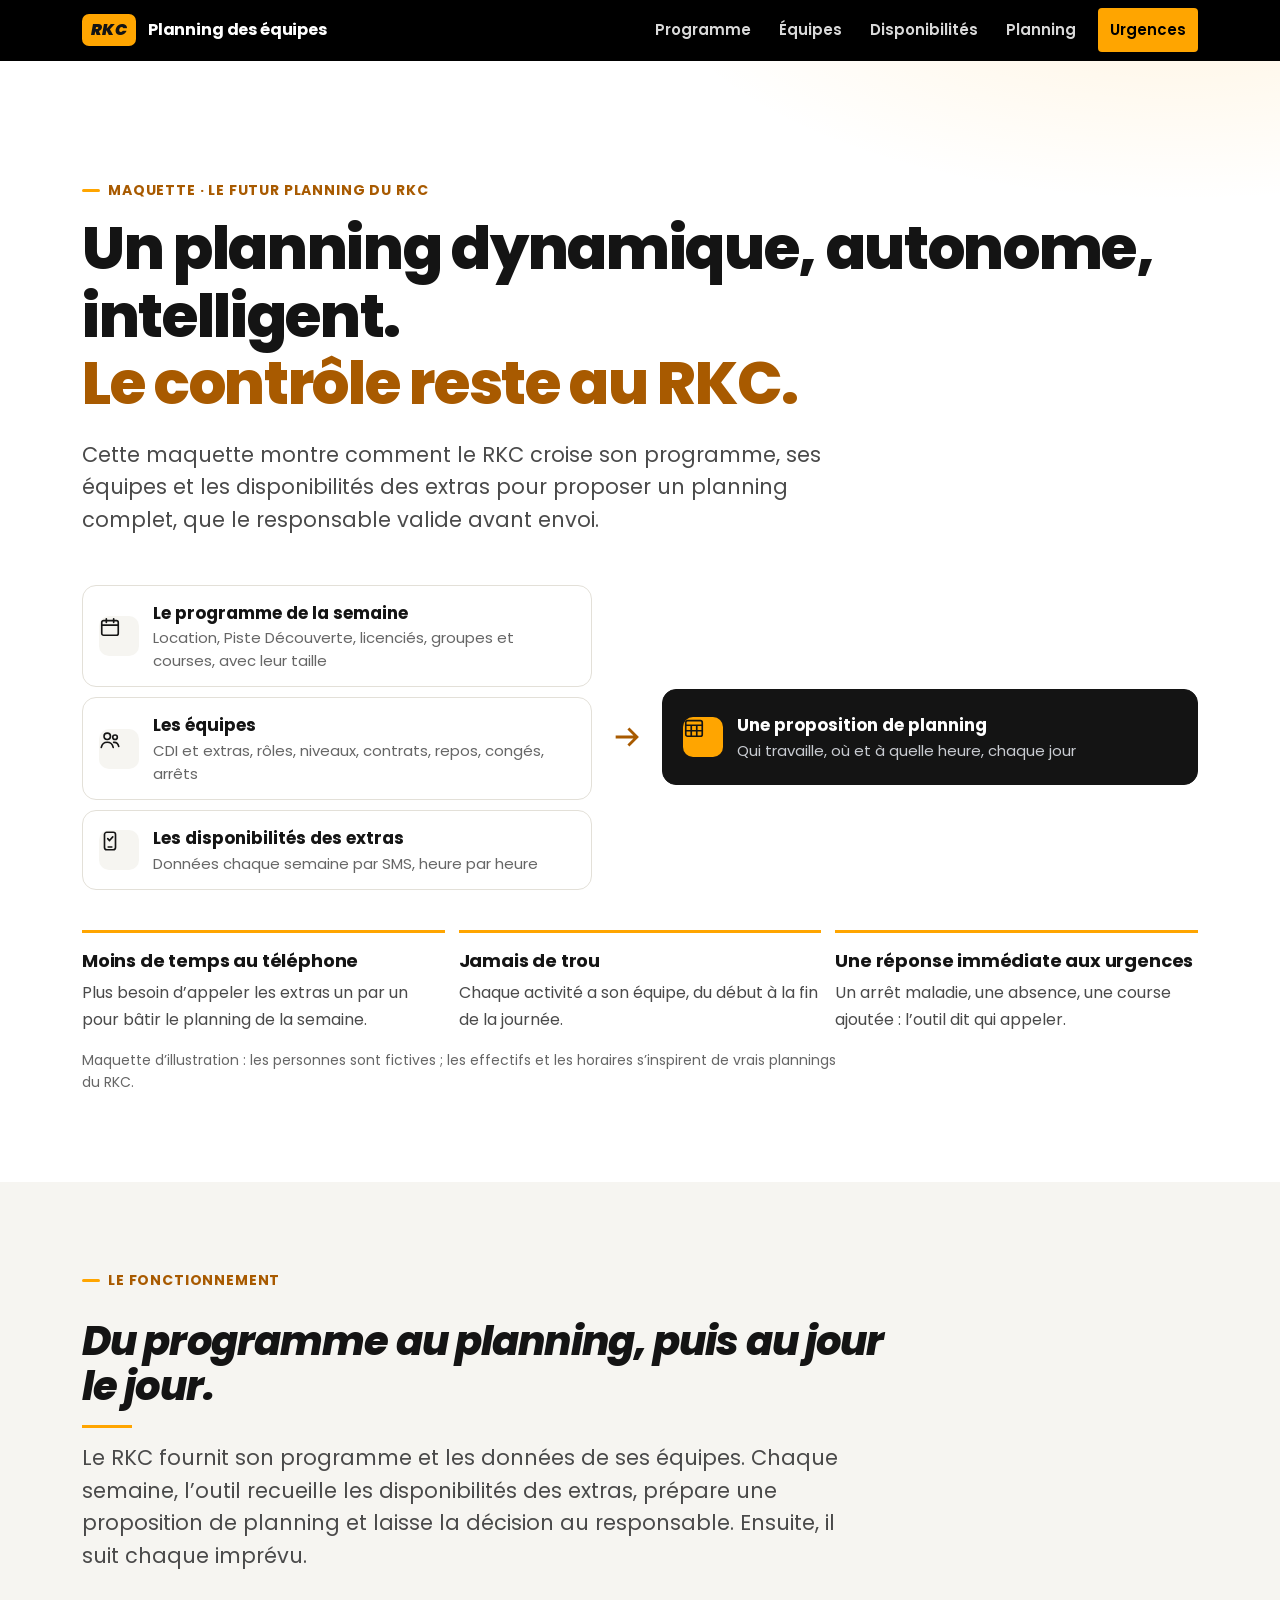
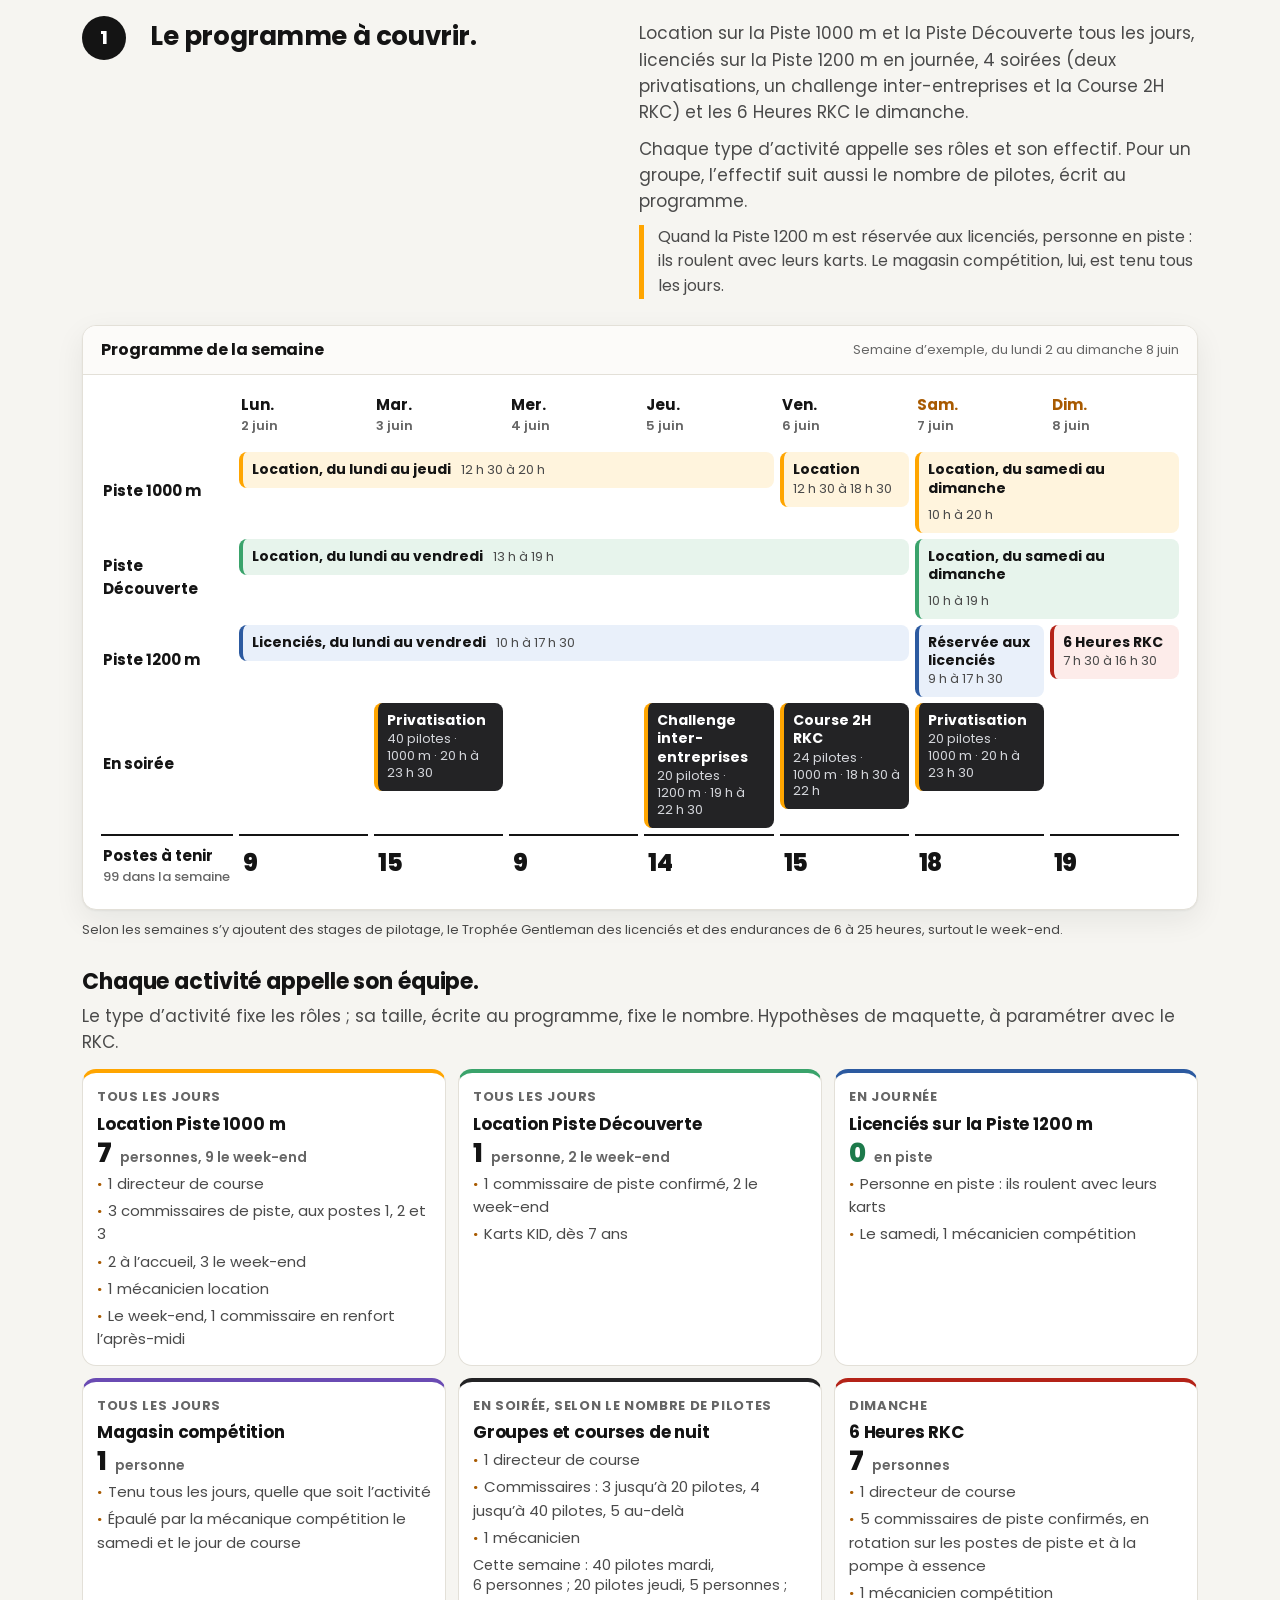
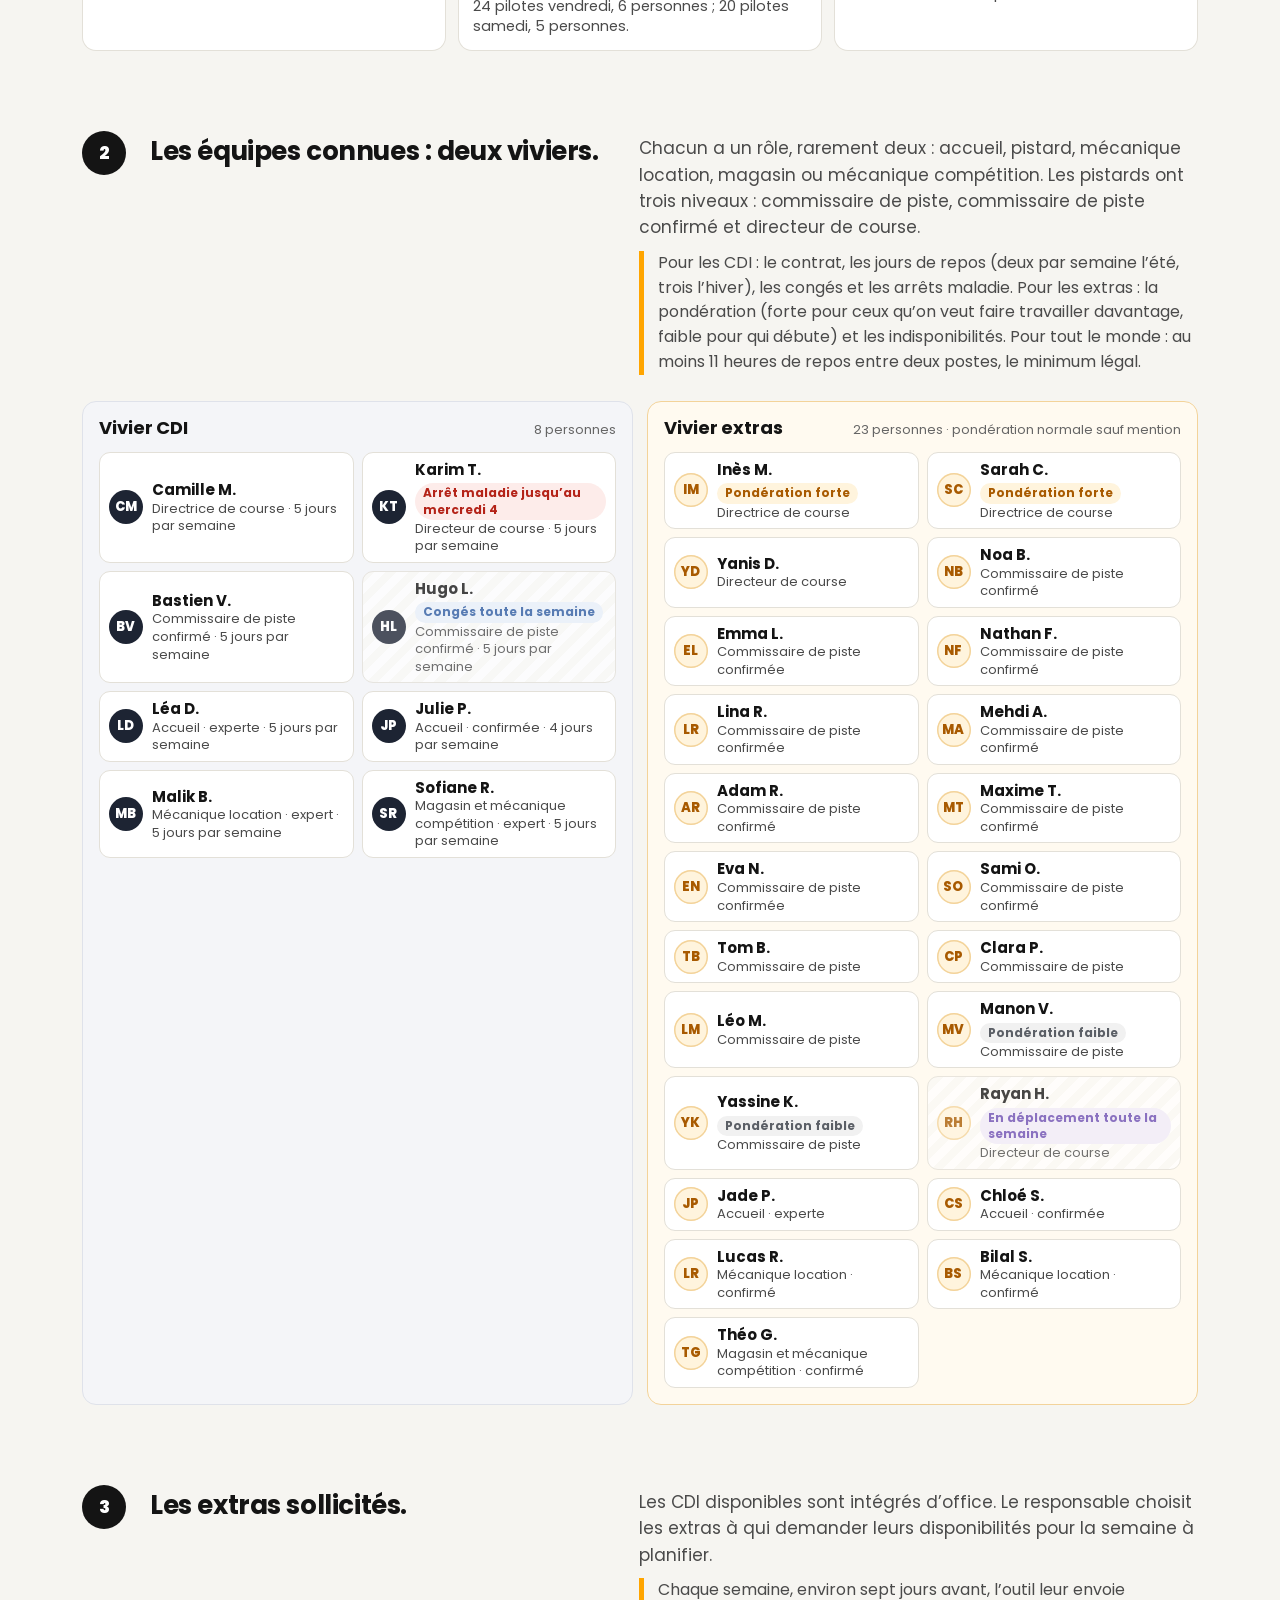
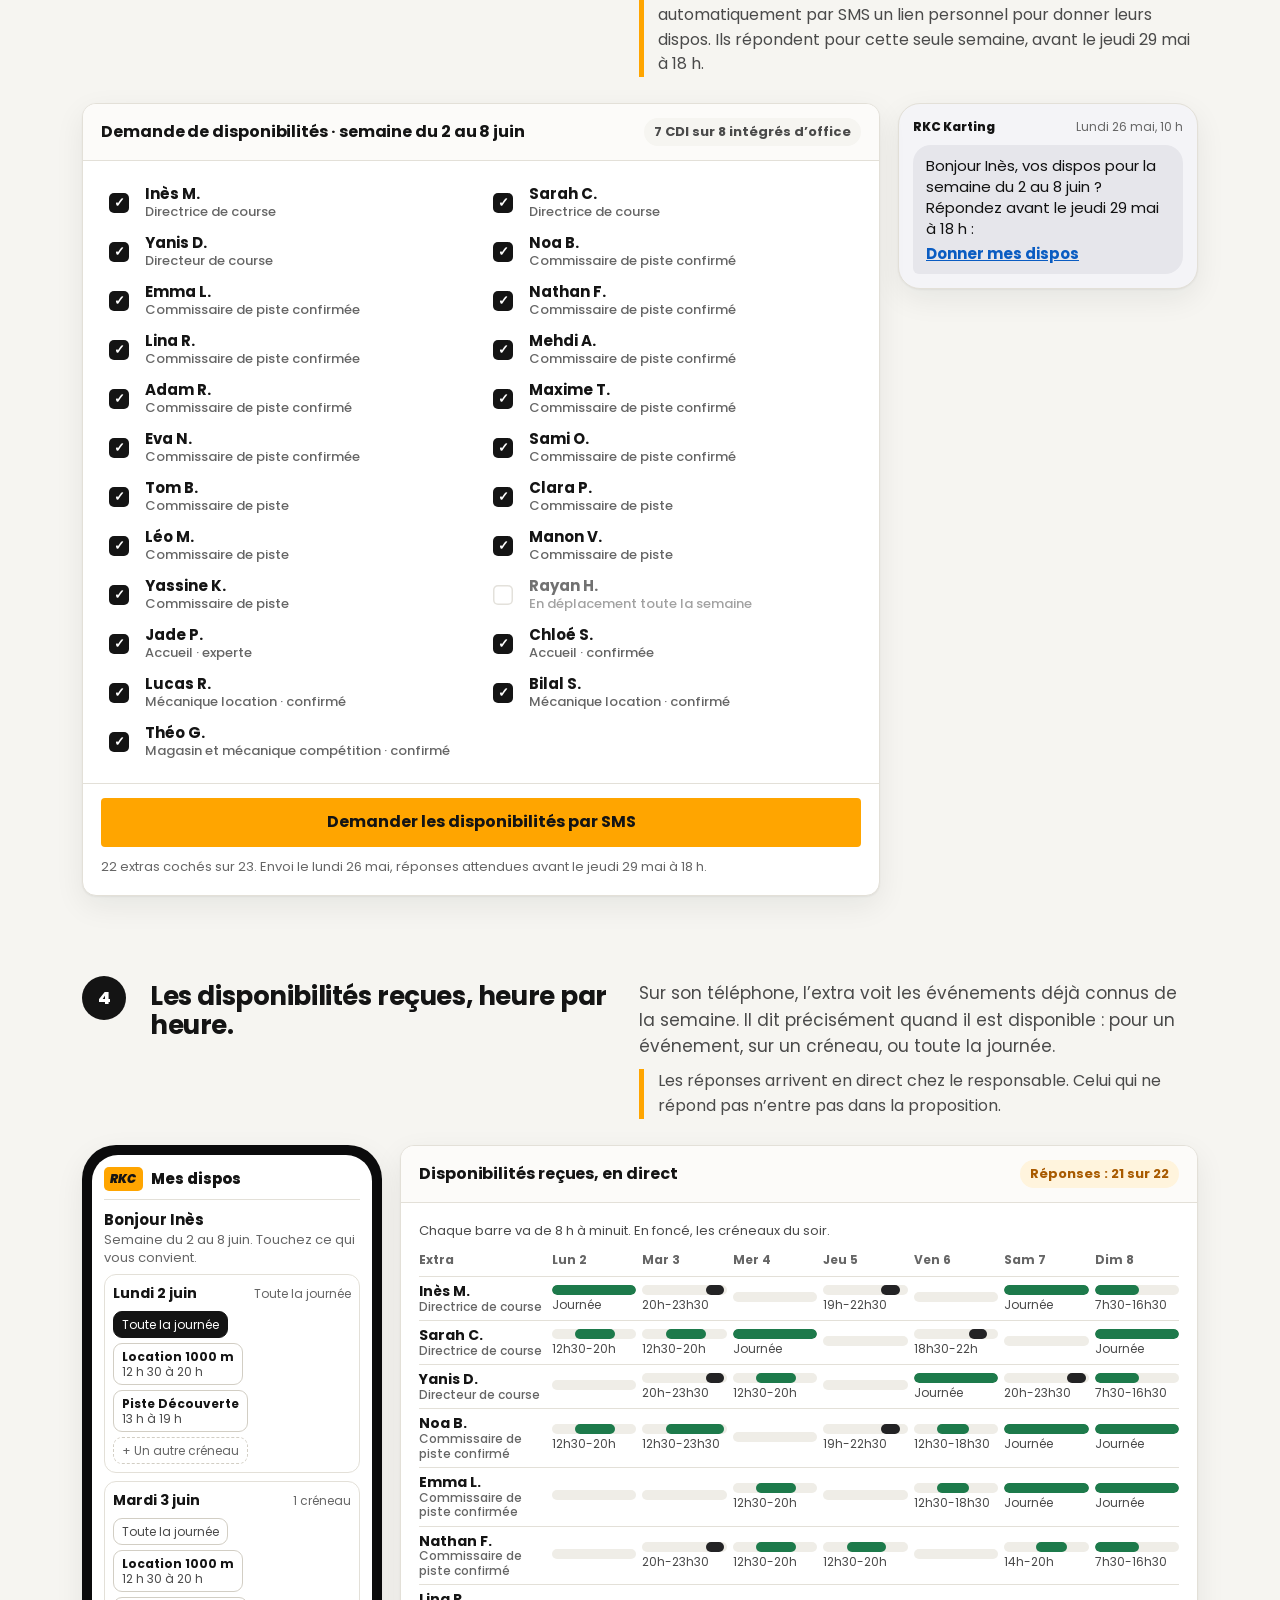
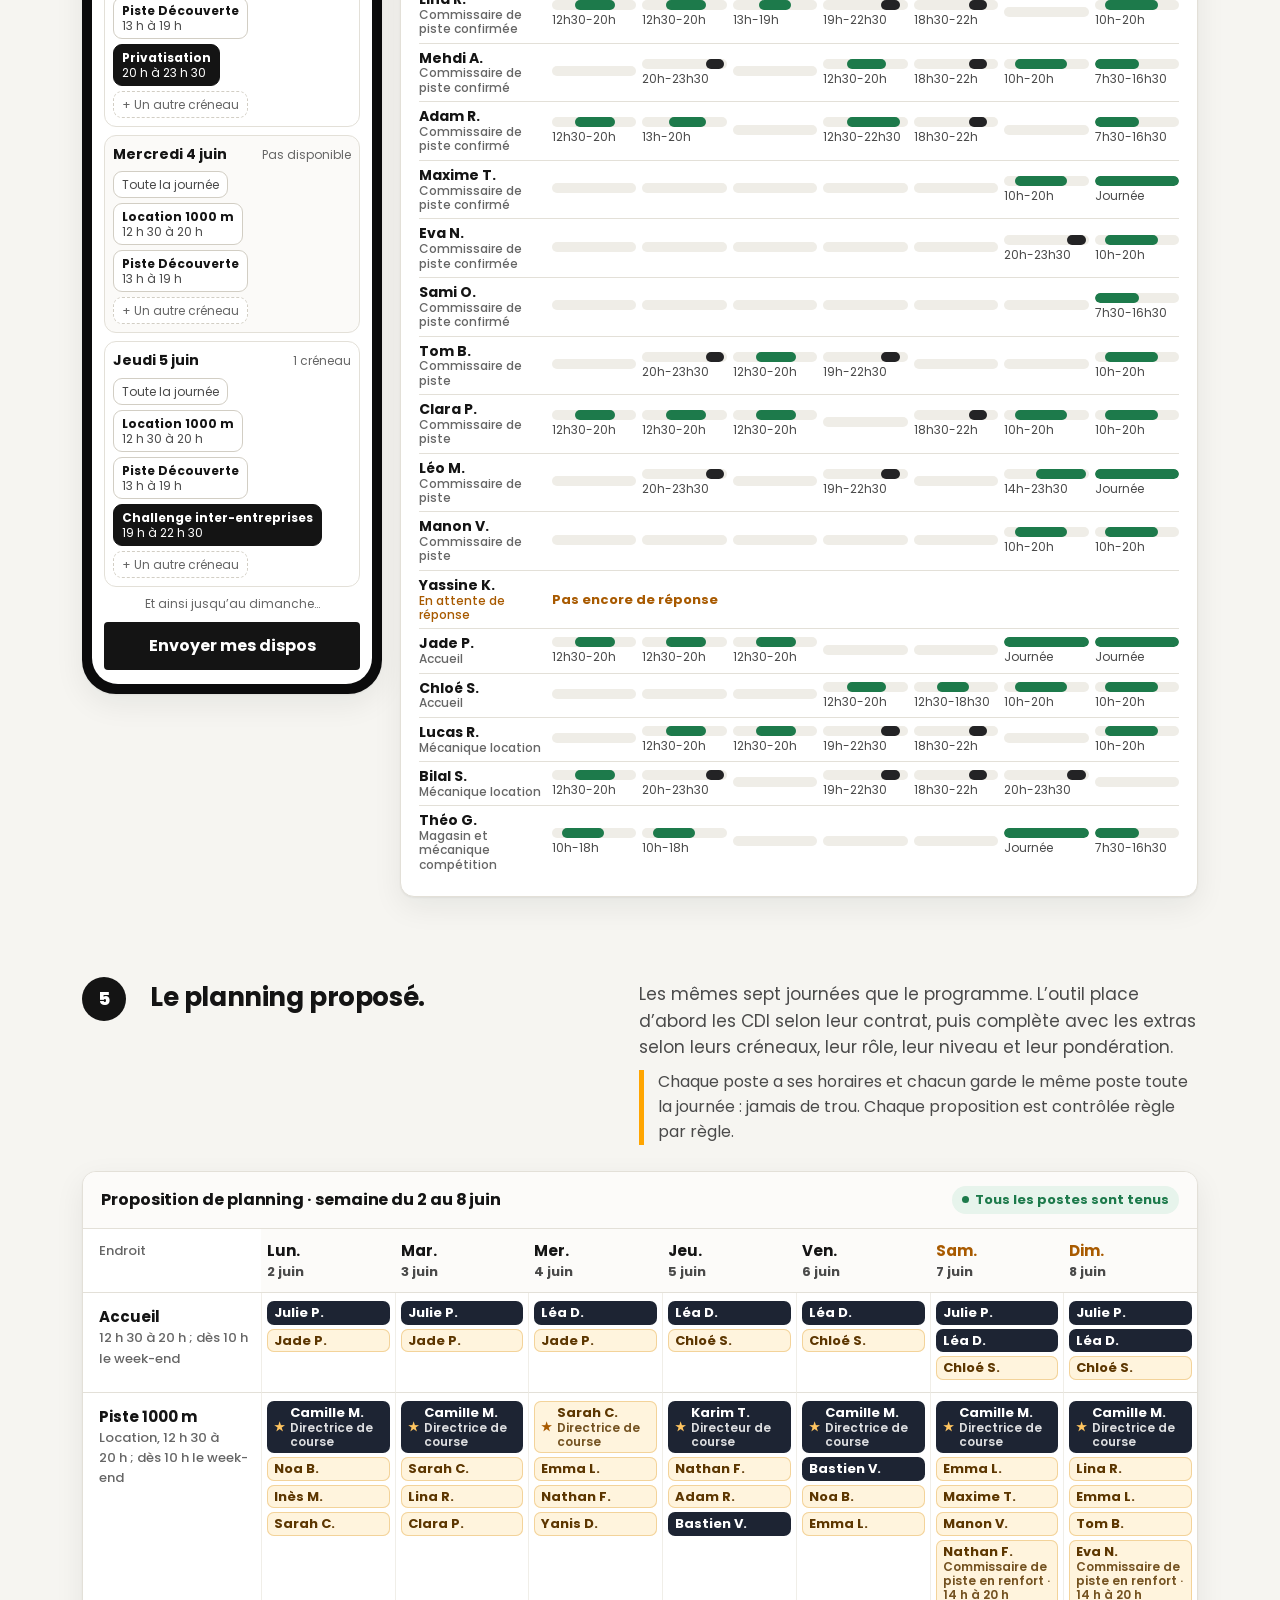
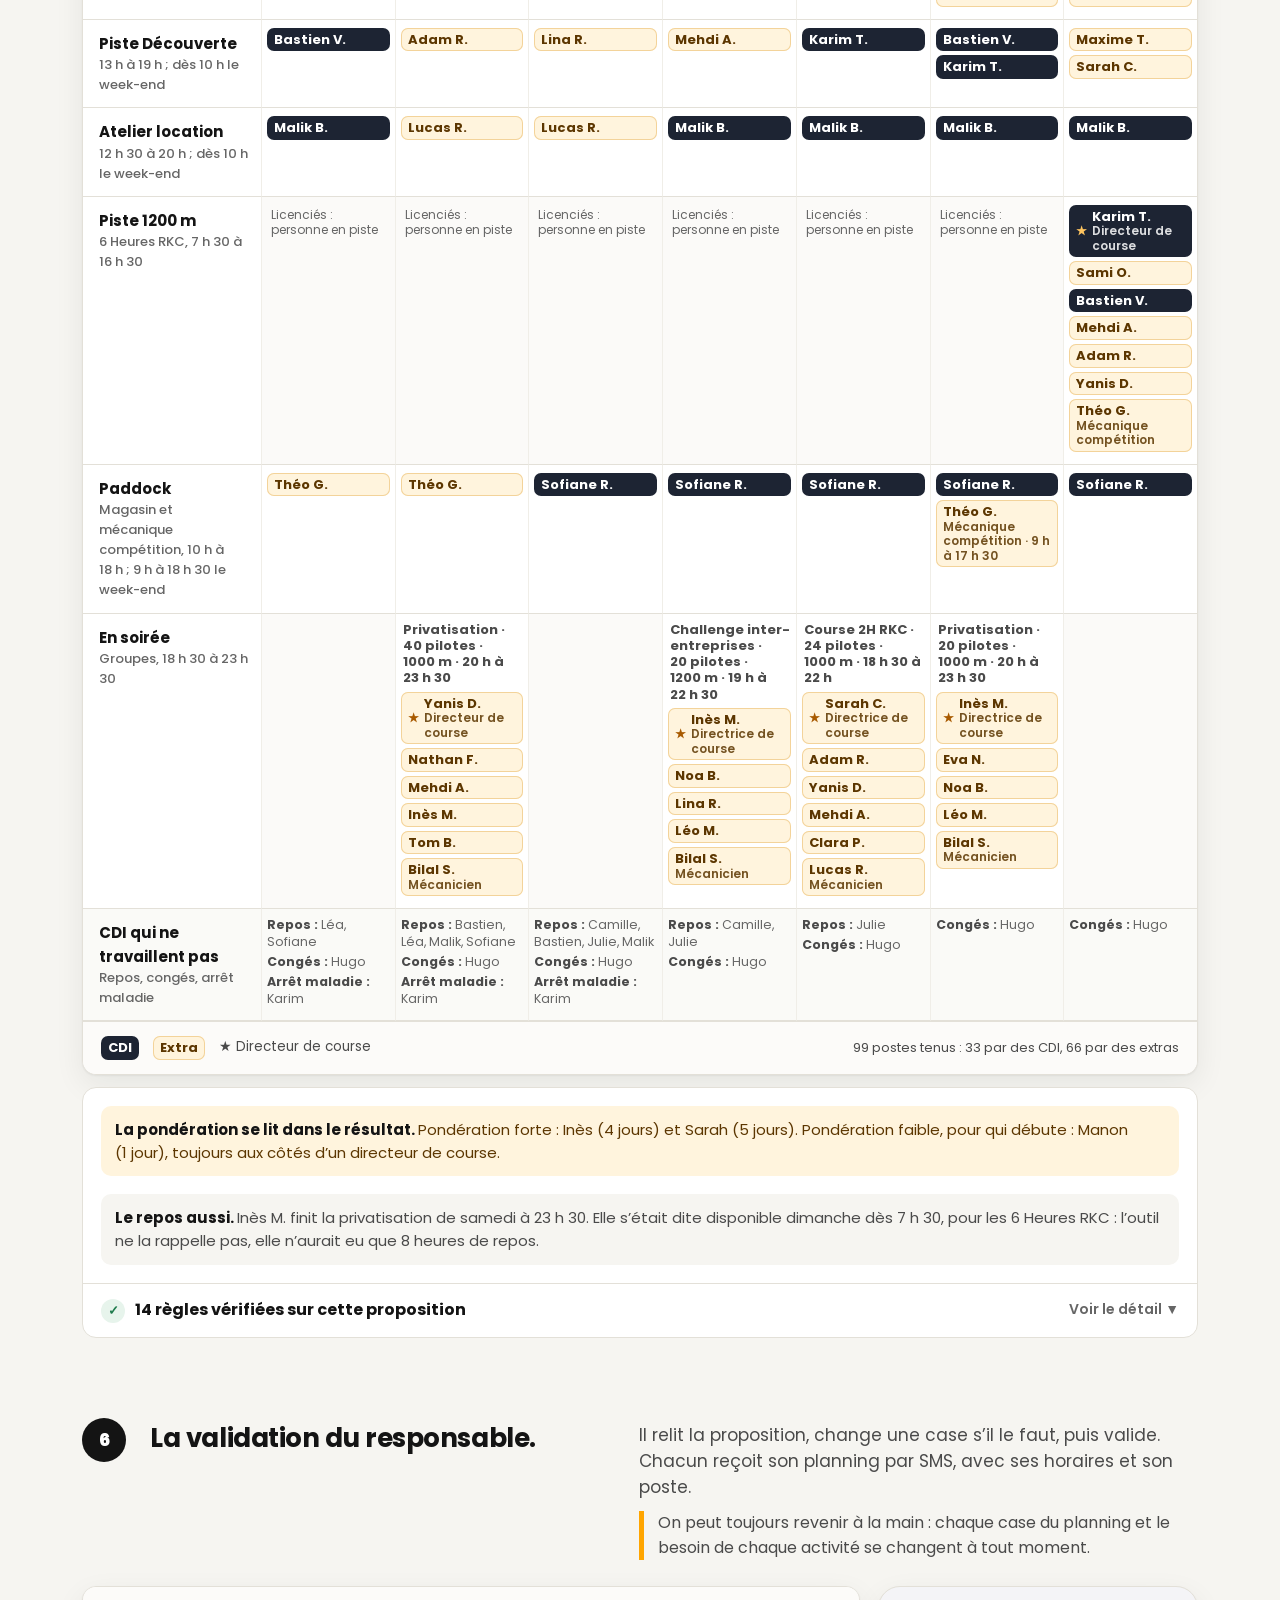
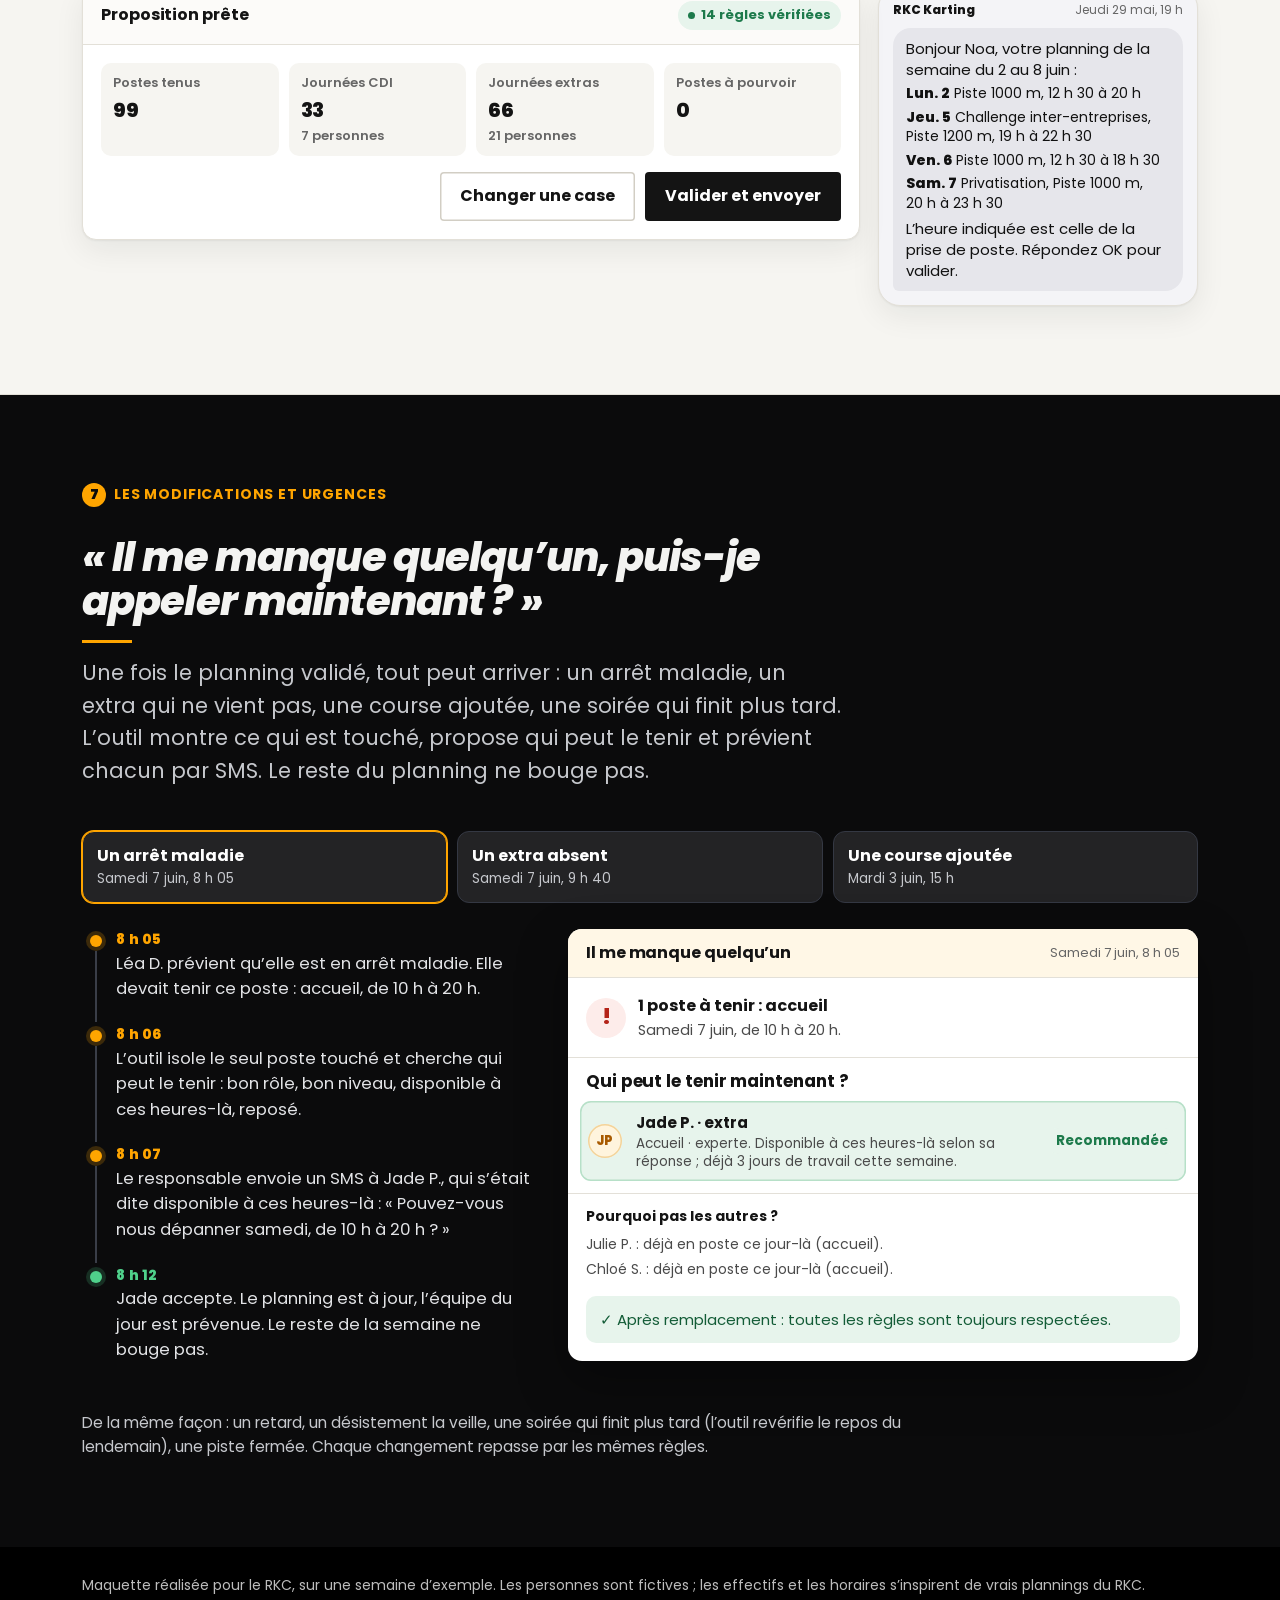
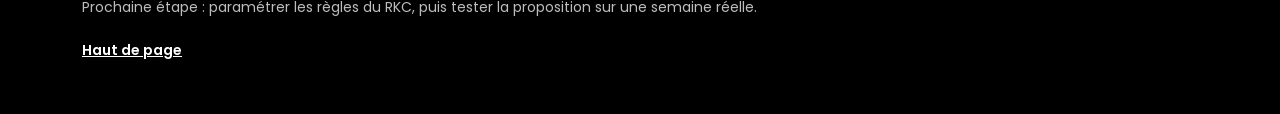
==== commit d795dcf4: "Maquette RKC en sept temps : créneaux horaires, équipes calées sur le terrain, urgences, charte du R" ====
--- a/index.html
+++ b/index.html
@@ -6,25 +6,28 @@
   <title>RKC · Planning des équipes</title>
   <meta name="description" content="Maquette : comment le RKC croise son programme, ses équipes et les disponibilités des extras pour proposer un planning complet, que le responsable valide avant envoi.">
   <meta name="robots" content="noindex">
-  <link rel="icon" href="data:image/svg+xml,%3Csvg xmlns='http://www.w3.org/2000/svg' viewBox='0 0 64 64'%3E%3Crect width='64' height='64' rx='14' fill='%23f29a00'/%3E%3Ctext x='32' y='42' font-family='Arial' font-size='26' font-weight='900' font-style='italic' text-anchor='middle' fill='%2315171c'%3ERKC%3C/text%3E%3C/svg%3E">
+  <link rel="icon" href="data:image/svg+xml,%3Csvg xmlns='http://www.w3.org/2000/svg' viewBox='0 0 64 64'%3E%3Crect width='64' height='64' rx='14' fill='%23ffa500'/%3E%3Ctext x='32' y='42' font-family='Arial' font-size='26' font-weight='900' font-style='italic' text-anchor='middle' fill='%2315171c'%3ERKC%3C/text%3E%3C/svg%3E">
+  <link rel="preconnect" href="https://fonts.googleapis.com">
+  <link rel="preconnect" href="https://fonts.gstatic.com" crossorigin>
+  <link rel="stylesheet" href="https://fonts.googleapis.com/css2?family=Poppins:ital,wght@0,400;0,500;0,600;0,700;0,800;1,700;1,800&display=swap">
   <style>
 /* Maquette RKC · Planning des équipes. Une feuille, sans dépendance. */
 
 :root {
-  --encre: #15171c;
-  --encre-2: #454c59;
-  --encre-3: #646b78;
+  --encre: #141414;
+  --encre-2: #4a4a4a;
+  --encre-3: #666666;
   --fond: #ffffff;
   --fond-2: #f6f5f1;
   --fond-3: #efede7;
   --ligne: #e3e0d8;
   --ligne-2: #d2cec4;
-  --orange: #f29a00;
+  --orange: #ffa500;
   --orange-fonce: #a85a00;
   --orange-pale: #fff4dd;
   --orange-ligne: #f3d39a;
-  --nuit: #16181d;
-  --nuit-2: #22252c;
+  --nuit: #0b0b0c;
+  --nuit-2: #232325;
   --cdi: #1d2433;
   --vert: #1d7a4b;
   --vert-pale: #e7f4ec;
@@ -37,7 +40,7 @@
   --rayon: 14px;
   --rayon-petit: 9px;
   --ombre: 0 1px 2px rgba(20, 22, 28, .05), 0 10px 30px rgba(20, 22, 28, .07);
-  --police: -apple-system, BlinkMacSystemFont, "SF Pro Text", "Segoe UI", Roboto, "Helvetica Neue", Arial, sans-serif;
+  --police: "Poppins", -apple-system, BlinkMacSystemFont, "Segoe UI", Roboto, "Helvetica Neue", Arial, sans-serif;
   --largeur: 1180px;
   --marge: clamp(16px, 4vw, 32px);
 }
@@ -77,9 +80,10 @@
   text-decoration: none; color: var(--encre-2); font-size: 15px; font-weight: 600; padding: 10px 12px; border-radius: 8px;
 }
 .entete nav a:hover { background: var(--fond-2); color: var(--encre); }
-.entete nav a.bouton-essayer { background: var(--encre); color: #fff; margin-left: 6px; }
-.entete nav a.bouton-essayer:hover { background: #000; }
-@media (max-width: 760px) { .entete nav a:not(.bouton-essayer) { display: none; } .marque-nom { font-size: 15px; } }
+.entete nav a.lien-fort { background: var(--encre); color: #fff; margin-left: 6px; }
+.entete nav a.lien-fort:hover { background: #000; }
+@media (max-width: 980px) { .entete nav a:not(.lien-fort) { display: none; } }
+@media (max-width: 760px) { .marque-nom { font-size: 15px; } }
 
 /* ---------- Typographie ---------- */
 .surtitre {
@@ -89,8 +93,8 @@
 .surtitre::before { content: ""; width: 18px; height: 3px; border-radius: 2px; background: var(--orange); }
 h1, h2, h3, h4 { margin: 0; letter-spacing: -.022em; line-height: 1.12; }
 h1 { font-size: clamp(36px, 6vw, 60px); font-weight: 800; }
-h2 { font-size: clamp(29px, 4vw, 42px); font-weight: 800; }
-h3 { font-size: clamp(22px, 2.4vw, 27px); font-weight: 750; letter-spacing: -.016em; }
+h2 { font-size: clamp(28px, 3.8vw, 40px); font-weight: 800; font-style: italic; }
+h3 { font-size: clamp(21px, 2.3vw, 26px); font-weight: 700; letter-spacing: -.016em; }
 h4 { font-size: 17px; font-weight: 700; letter-spacing: -.005em; }
 p { margin: 0; }
 .chapo { font-size: clamp(18px, 2vw, 21px); line-height: 1.55; color: var(--encre-2); max-width: 760px; }
@@ -109,7 +113,7 @@
 
 /* ---------- Ouverture ---------- */
 .ouverture { padding: clamp(48px, 9vw, 112px) 0 clamp(48px, 7vw, 88px); background:
-  radial-gradient(900px 420px at 92% -10%, rgba(242, 154, 0, .14), transparent 60%), var(--fond); }
+  radial-gradient(900px 420px at 92% -10%, rgba(255, 165, 0, .14), transparent 60%), var(--fond); }
 .ouverture h1 .accent { display: block; color: var(--orange-fonce); }
 .ouverture .chapo { margin-top: 22px; }
 .equation {
@@ -152,7 +156,7 @@
   background: var(--encre); color: #fff; font-weight: 800; font-size: 18px;
 }
 .temps-texte p { color: var(--encre-2); }
-.temps-texte .note { font-size: 16px; color: var(--encre-2); border-left: 3px solid var(--orange-ligne); padding-left: 12px; }
+.temps-texte .note { font-size: 16px; color: var(--encre-2); border-left: 5px solid var(--orange); padding-left: 14px; }
 @media (max-width: 760px) { .temps-texte .note { font-size: 15px; } }
 .temps-visuel { min-width: 0; }
 @media (max-width: 900px) {
@@ -408,28 +412,6 @@
 .ecartes ul { margin: 6px 0 0; padding: 0; list-style: none; display: grid; gap: 3px; }
 @media (max-width: 900px) { .imprevu { grid-template-columns: 1fr; } }
 
-/* ---------- À vous de jouer ---------- */
-.demo { background: #fff; border: 1px solid var(--ligne); border-radius: 18px; box-shadow: var(--ombre); overflow: hidden; }
-.etapes-demo { display: grid; grid-template-columns: repeat(3, 1fr); border-bottom: 1px solid var(--ligne); background: #fcfbf9; margin: 0; padding: 0; list-style: none; }
-.etapes-demo button {
-  width: 100%; min-height: 64px; border: 0; background: transparent; text-align: left; padding: 12px 16px; display: grid; grid-template-columns: 30px 1fr; gap: 10px; align-items: center;
-  border-bottom: 3px solid transparent; color: var(--encre-3); font-weight: 650; font-size: 15px; line-height: 1.25;
-}
-.etapes-demo button .n { width: 28px; height: 28px; border-radius: 50%; display: grid; place-items: center; background: var(--fond-3); color: var(--encre-2); font-weight: 800; font-size: 14px; }
-.etapes-demo button[aria-selected="true"] { color: var(--encre); border-bottom-color: var(--orange); background: #fff; }
-.etapes-demo button[aria-selected="true"] .n { background: var(--encre); color: #fff; }
-.etapes-demo button.faite .n { background: var(--vert); color: #fff; }
-.etapes-demo button[disabled] { cursor: not-allowed; opacity: .55; }
-.panneau-demo { padding: clamp(16px, 3vw, 28px); }
-.panneau-demo[hidden] { display: none; }
-.consigne { display: flex; flex-wrap: wrap; align-items: center; justify-content: space-between; gap: 12px; margin-bottom: 16px; }
-.consigne p { font-size: 16.5px; color: var(--encre-2); max-width: 640px; }
-.choix-imprevus { display: grid; grid-template-columns: repeat(3, minmax(0, 1fr)); gap: 10px; margin-bottom: 16px; }
-.choix-imprevus button { text-align: left; border: 1.5px solid var(--ligne-2); background: #fff; border-radius: 12px; padding: 14px; min-height: 64px; }
-.choix-imprevus button strong { display: block; font-size: 16px; }
-.choix-imprevus button span { display: block; font-size: 14px; color: var(--encre-3); }
-.choix-imprevus button[aria-pressed="true"] { border-color: var(--encre); box-shadow: 0 0 0 1px var(--encre); }
-@media (max-width: 760px) { .etapes-demo button { grid-template-columns: 1fr; text-align: center; justify-items: center; font-size: 13px; padding: 10px 6px; } .choix-imprevus { grid-template-columns: 1fr; } }
 .message-flash { display: flex; gap: 10px; align-items: flex-start; padding: 12px 14px; border-radius: 10px; background: var(--vert-pale); color: #135c37; font-size: 15px; margin-top: 12px; }
 .message-flash.alerte-rouge { background: var(--rouge-pale); color: var(--rouge); }
 
@@ -495,11 +477,6 @@
 .liste-cases.visuel .case { cursor: default; }
 .liste-cases.visuel .case:hover { background: transparent; }
 .entete-groupe { font-size: 13px; font-weight: 700; color: var(--encre-2); margin: 0 0 5px 2px; line-height: 1.25; }
-/* Noms modifiables à la main dans la démonstration */
-button.nom { width: 100%; border: 0; text-align: left; font: inherit; font-size: 13px; font-weight: 650; cursor: pointer; min-height: 30px; }
-button.nom:hover { box-shadow: inset 0 0 0 2px var(--orange); }
-button.nom.extra:hover { box-shadow: inset 0 0 0 2px var(--orange-fonce); }
-.vue-jour button.nom { width: auto; }
 /* Ouverture plus serrée sur téléphone : la sortie et les apports remontent */
 @media (max-width: 760px) {
   .ouverture { padding-top: 28px; }
@@ -522,6 +499,125 @@
 .famille-regles { margin: 6px 18px 0; padding-top: 12px; font-size: 14px; font-weight: 750; color: var(--encre); }
 .famille-regles + .regles { padding-top: 8px; }
 
+/* ---------- Ouverture : la nature de la maquette ---------- */
+.avertissement { margin-top: 18px; font-size: 14px; color: var(--encre-3); max-width: 760px; }
+.numero-clair { display: inline-grid; place-items: center; width: 24px; height: 24px; border-radius: 50%; background: #ffc560; color: var(--nuit); font-weight: 900; letter-spacing: 0; }
+.section-nuit .surtitre:has(.numero-clair)::before { display: none; }
+
+/* ---------- 1. Chaque activité appelle son équipe ---------- */
+.equipe-activite { margin-top: clamp(22px, 3vw, 30px); display: grid; gap: 8px; }
+.equipe-activite h4 { font-size: clamp(19px, 2vw, 22px); }
+.equipe-activite .besoins { grid-template-columns: repeat(3, minmax(0, 1fr)); margin-top: 6px; }
+.besoin h5 { margin: 0; font-size: 17px; letter-spacing: -.01em; line-height: 1.2; }
+.besoin { border-top: 4px solid var(--ligne-2); }
+.besoin.p1000 { border-top-color: var(--orange); }
+.besoin.enfants { border-top-color: #3aa36b; }
+.besoin.p1200 { border-top-color: var(--bleu); }
+.besoin.paddock { border-top-color: var(--violet); }
+.besoin.soir { border-top-color: var(--nuit-2); }
+.besoin.course { border-top-color: var(--rouge); }
+@media (max-width: 900px) { .equipe-activite .besoins { grid-template-columns: repeat(2, minmax(0, 1fr)); } }
+@media (max-width: 560px) { .equipe-activite .besoins { grid-template-columns: 1fr; } }
+
+/* ---------- 3. La demande et le SMS ---------- */
+.sollicitation { display: grid; grid-template-columns: minmax(0, 1fr) 300px; gap: 18px; align-items: start; }
+@media (max-width: 960px) { .sollicitation { grid-template-columns: 1fr; } }
+.sms { background: #f4f4f7; border-radius: 22px; padding: 14px; box-shadow: var(--ombre); border: 1px solid var(--ligne); max-width: 340px; width: 100%; }
+.sms-tete { display: flex; justify-content: space-between; gap: 8px; font-size: 12px; color: var(--encre-3); margin-bottom: 8px; }
+.sms-exp { font-weight: 800; color: var(--encre); }
+.sms-bulle { background: #e6e6eb; color: #111; border-radius: 18px 18px 18px 6px; padding: 10px 13px; font-size: 15px; line-height: 1.4; display: grid; gap: 4px; }
+.sms-lien { color: #0a5cc2; text-decoration: underline; font-weight: 650; }
+.sms-ligne { display: block; font-size: 14px; }
+.sms-ligne b { font-weight: 800; }
+
+/* ---------- 4. Le téléphone de l'extra et les réponses ---------- */
+.dispos { display: grid; grid-template-columns: 300px minmax(0, 1fr); gap: 18px; align-items: start; }
+@media (max-width: 1000px) { .dispos { grid-template-columns: 1fr; } .telephone { justify-self: center; } }
+.telephone { margin: 0; width: 100%; max-width: 300px; border-radius: 34px; background: var(--nuit); padding: 10px; box-shadow: var(--ombre); }
+.tel-ecran { background: #fff; border-radius: 26px; overflow: hidden; padding: 12px 12px 14px; display: grid; gap: 8px; }
+.tel-barre { display: flex; align-items: center; gap: 8px; font-weight: 800; font-size: 15px; padding-bottom: 8px; border-bottom: 1px solid var(--ligne); }
+.marque-logo.petit { height: 24px; font-size: 12px; padding: 0 6px; border-radius: 5px; }
+.tel-intro strong { display: block; font-size: 15px; }
+.tel-intro span { display: block; font-size: 13px; color: var(--encre-3); line-height: 1.35; }
+.tel-jour { border: 1px solid var(--ligne); border-radius: 12px; padding: 8px; display: grid; gap: 6px; }
+.tel-jour.vide { background: #fbfaf8; }
+.tel-date { display: flex; justify-content: space-between; align-items: baseline; gap: 8px; }
+.tel-date strong { font-size: 14px; }
+.tel-date small { font-size: 12px; color: var(--encre-3); }
+.tel-puces { display: flex; flex-wrap: wrap; gap: 5px; }
+.puce-choix { font-size: 12px; line-height: 1.25; padding: 5px 8px; border-radius: 9px; border: 1px solid var(--ligne-2); color: var(--encre-2); background: #fff; }
+.puce-choix b { display: block; font-size: 12px; color: var(--encre); }
+.puce-choix.choisie { background: var(--encre); border-color: var(--encre); color: #fff; }
+.puce-choix.choisie b { color: #fff; }
+.puce-choix.autre { border-style: dashed; color: var(--encre-3); }
+.tel-suite { font-size: 12px; color: var(--encre-3); text-align: center; }
+.dispos-corps { overflow-x: auto; }
+.dispos-ligne { display: grid; grid-template-columns: minmax(118px, 1.5fr) repeat(7, minmax(54px, 1fr)); gap: 6px; align-items: center; padding: 6px 0; border-top: 1px solid var(--ligne); }
+.dispos-ligne.tete { border-top: 0; font-size: 12px; font-weight: 700; color: var(--encre-3); padding-top: 0; }
+.dispos-ligne .qui { font-size: 14px; font-weight: 650; line-height: 1.2; min-width: 0; }
+.dispos-ligne .qui small { display: block; font-size: 12px; font-weight: 500; color: var(--encre-3); }
+.cellule-dispo { display: grid; gap: 3px; min-width: 0; }
+.barre { position: relative; height: 10px; border-radius: 5px; background: #efede7; overflow: hidden; }
+.barre i { position: absolute; top: 0; bottom: 0; background: var(--vert); border-radius: 5px; }
+.barre i.soir { background: var(--nuit-2); }
+.cellule-dispo .heures { font-size: 12px; color: var(--encre-2); line-height: 1.2; white-space: nowrap; overflow: hidden; text-overflow: ellipsis; }
+.dispos-ligne.attente .attente-texte { grid-column: 2 / -1; font-size: 13px; color: var(--orange-fonce); font-weight: 650; }
+.dispos-ligne.attente .qui small { color: var(--orange-fonce); }
+@media (max-width: 640px) {
+  .dispos-ligne { grid-template-columns: repeat(7, minmax(0, 1fr)); gap: 4px; }
+  .dispos-ligne .qui { grid-column: 1 / -1; }
+  .dispos-ligne.tete span:first-child { display: none; }
+  .cellule-dispo .heures { display: none; }
+  .dispos-ligne.attente .attente-texte { grid-column: 1 / -1; }
+}
+
+/* ---------- 5. Le planning : la 1200 m des licenciés ---------- */
+.info-ferme { display: block; font-size: 12px; color: var(--encre-3); padding: 2px 4px; line-height: 1.3; }
+
+/* ---------- 6. La validation ---------- */
+.validation-visuel { display: grid; grid-template-columns: minmax(0, 1fr) 320px; gap: 18px; align-items: start; }
+@media (max-width: 960px) { .validation-visuel { grid-template-columns: 1fr; } }
+.chiffres-cles { display: grid; grid-template-columns: repeat(4, minmax(0, 1fr)); gap: 10px; margin: 0 0 16px; }
+.chiffres-cles div { background: var(--fond-2); border-radius: 10px; padding: 10px 12px; }
+.chiffres-cles dt { font-size: 13px; color: var(--encre-3); font-weight: 600; }
+.chiffres-cles dd { margin: 2px 0 0; font-size: 20px; font-weight: 800; letter-spacing: -.01em; }
+@media (max-width: 640px) { .chiffres-cles { grid-template-columns: repeat(2, minmax(0, 1fr)); } }
+.actions-validation { display: flex; gap: 10px; flex-wrap: wrap; justify-content: flex-end; }
+
+/* ---------- 7. Les urgences ---------- */
+.onglets-urgences { display: grid; grid-template-columns: repeat(3, minmax(0, 1fr)); gap: 10px; margin-bottom: clamp(18px, 3vw, 26px); }
+.onglets-urgences button { text-align: left; border: 1.5px solid #343843; background: var(--nuit-2); color: #fff; border-radius: 12px; padding: 12px 14px; min-height: 60px; }
+.onglets-urgences button strong { display: block; font-size: 16px; }
+.onglets-urgences button span { display: block; font-size: 13.5px; color: #c6c8cd; }
+.onglets-urgences button[aria-selected="true"] { border-color: #ffc560; box-shadow: 0 0 0 1px #ffc560; }
+@media (max-width: 760px) { .onglets-urgences { grid-template-columns: 1fr; } }
+.autres-cas { margin-top: clamp(18px, 3vw, 26px); color: #c6c8cd; font-size: 15.5px; max-width: 820px; }
+.places-ajout { margin: 0; padding: 4px 18px 12px; list-style: none; display: grid; gap: 6px; }
+.place-ajout { display: grid; grid-template-columns: minmax(0, 1fr) minmax(0, 1.2fr); gap: 10px; padding: 9px 10px; border-radius: 10px; background: var(--vert-pale); font-size: 14.5px; line-height: 1.35; }
+.place-ajout.a-pourvoir { background: var(--rouge-pale); }
+.place-ajout .role-place { font-weight: 700; }
+.alerte .signe.plus { background: var(--orange-pale); color: var(--orange-fonce); }
+
+/* ---------- Charte du RKC : bandeaux noirs, Poppins, accent orange ---------- */
+.entete { background: #000; border-bottom-color: #000; -webkit-backdrop-filter: none; backdrop-filter: none; }
+.entete .marque { color: #fff; }
+.entete nav a { color: #d9d9d9; }
+.entete nav a:hover { background: transparent; color: #fff; box-shadow: inset 0 -2px 0 var(--orange); border-radius: 0; }
+.entete nav a.lien-fort { background: var(--orange); color: #000; border-radius: 4px; }
+.entete nav a.lien-fort:hover { background: #ffb733; color: #000; box-shadow: none; border-radius: 4px; }
+.tete-section h2::after { content: ""; display: block; width: 50px; height: 3px; background: var(--orange); margin-top: 16px; }
+.pied { background: #000; color: #bdbdbd; border-top: 0; }
+.pied a { color: #fff; display: inline-block; padding: 12px 0; }
+.bouton { border-radius: 4px; }
+.section-nuit .surtitre { color: var(--orange); }
+.numero-clair { background: var(--orange); }
+.onglets-urgences button[aria-selected="true"] { border-color: var(--orange); box-shadow: 0 0 0 1px var(--orange); }
+.fil li::before { background: var(--orange); box-shadow: 0 0 0 4px rgba(255, 165, 0, .2); }
+.fil .heure { color: var(--orange); }
+.bloc.soir { border-color: var(--orange); }
+
+.chiffres-cles dd small { display: block; font-size: 13px; font-weight: 600; color: var(--encre-3); letter-spacing: 0; }
+
 </style>
 </head>
 <body>
@@ -534,9 +630,11 @@
         <span class="marque-nom">Planning des équipes</span>
       </a>
       <nav aria-label="Sections">
-        <a href="#fonctionnement">Fonctionnement</a>
-        <a href="#imprevus">Imprévus</a>
-        <a class="bouton-essayer" href="#essayer">Essayer</a>
+        <a href="#programme">Programme</a>
+        <a href="#equipes">Équipes</a>
+        <a href="#disponibilites">Disponibilités</a>
+        <a href="#planning">Planning</a>
+        <a class="lien-fort" href="#urgences">Urgences</a>
       </nav>
     </div>
   </header>
@@ -553,29 +651,30 @@
           <div class="entrees">
             <div class="entree">
               <span class="pictogramme" aria-hidden="true"><svg viewBox="0 0 24 24"><rect x="3" y="5" width="18" height="16" rx="2"/><path d="M3 10h18M8 3v4M16 3v4"/></svg></span>
-              <div><strong>Le programme de la semaine</strong><span>Location, licenciés, groupes et courses, avec leurs réservations</span></div>
+              <div><strong>Le programme de la semaine</strong><span>Location, Piste Découverte, licenciés, groupes et courses, avec leur taille</span></div>
             </div>
             <div class="entree">
               <span class="pictogramme" aria-hidden="true"><svg viewBox="0 0 24 24"><circle cx="9" cy="8" r="3.5"/><path d="M2.5 20c.8-3.6 3.4-5.5 6.5-5.5s5.7 1.9 6.5 5.5"/><circle cx="17.5" cy="9" r="2.5"/><path d="M16 14.6c2.7-.3 4.8 1.2 5.5 4.4"/></svg></span>
-              <div><strong>Les équipes</strong><span>CDI et extras, métiers, niveaux, contrats, absences</span></div>
+              <div><strong>Les équipes</strong><span>CDI et extras, rôles, niveaux, contrats, repos, congés, arrêts</span></div>
             </div>
             <div class="entree">
               <span class="pictogramme" aria-hidden="true"><svg viewBox="0 0 24 24"><rect x="6" y="2.5" width="12" height="19" rx="2.5"/><path d="M10 18.5h4M9.5 9.5l2 2 3.5-4"/></svg></span>
-              <div><strong>Les disponibilités des extras</strong><span>Recueillies chaque semaine, par SMS</span></div>
+              <div><strong>Les disponibilités des extras</strong><span>Données chaque semaine par SMS, heure par heure</span></div>
             </div>
           </div>
           <div class="fleche-equation" aria-hidden="true"><svg viewBox="0 0 24 24"><path d="M4 12h15M13 6l6 6-6 6"/></svg></div>
           <div class="sortie">
             <span class="pictogramme" aria-hidden="true"><svg viewBox="0 0 24 24"><rect x="3" y="4" width="18" height="17" rx="2"/><path d="M3 9h18M9 9v12M15 9v12M3 15h18"/></svg></span>
-            <div><strong>Une proposition de planning</strong><span>Qui travaille, à quel poste, chaque jour</span></div>
+            <div><strong>Une proposition de planning</strong><span>Qui travaille, où et à quelle heure, chaque jour</span></div>
           </div>
         </div>
 
         <ul class="benefices">
           <li><strong>Moins de temps au téléphone</strong><span>Plus besoin d’appeler les extras un par un pour bâtir le planning de la semaine.</span></li>
           <li><strong>Jamais de trou</strong><span>Chaque activité a son équipe, du début à la fin de la journée.</span></li>
-          <li><strong>Une réponse immédiate aux imprévus</strong><span>Un malade, un extra qui ne vient pas, un événement de dernière minute : l’outil dit qui appeler.</span></li>
+          <li><strong>Une réponse immédiate aux urgences</strong><span>Un arrêt maladie, une absence, une course ajoutée : l’outil dit qui appeler.</span></li>
         </ul>
+        <p class="avertissement" data-avertissement></p>
       </div>
     </section>
 
@@ -584,243 +683,280 @@
       <div class="conteneur">
         <div class="tete-section">
           <p class="surtitre">Le fonctionnement</p>
-          <h2 id="titre-fonctionnement">Du programme au planning, en quatre temps.</h2>
-          <p class="chapo">Le RKC fournit le programme et les données de ses équipes : contrats, métiers, niveaux, congés, arrêts maladie et indisponibilités. Chaque semaine, l’outil recueille les disponibilités des extras, prépare une proposition cohérente de planning et laisse la décision au responsable.</p>
+          <h2 id="titre-fonctionnement">Du programme au planning, puis au jour le jour.</h2>
+          <p class="chapo">Le RKC fournit son programme et les données de ses équipes. Chaque semaine, l’outil recueille les disponibilités des extras, prépare une proposition de planning et laisse la décision au responsable. Ensuite, il suit chaque imprévu.</p>
         </div>
 
-        <article class="temps" aria-labelledby="t1">
+        <article class="temps" id="programme" aria-labelledby="t1">
           <div class="temps-texte">
             <span class="temps-numero" aria-hidden="true">1</span>
-            <h3 id="t1">Le programme réel de chaque journée est connu.</h3>
-            <div class="explication">
-              <p>Location sur la 1000 m et piste enfants tous les jours, licenciés sur la 1200 m en journée, deux groupes en soirée, la 1200 m réservée aux licenciés le samedi et la course des 6 heures le dimanche.</p>
-              <p class="note">Le RKC fixe le besoin de chaque activité. Le programme, réservations comprises, donne le nombre de postes à tenir, jour par jour.</p>
-            </div>
+            <h3 id="t1">Le programme à couvrir.</h3>
+            <div class="explication" data-texte-programme></div>
           </div>
           <div class="temps-visuel" data-programme></div>
         </article>
 
-        <article class="temps" aria-labelledby="t2">
+        <article class="temps" id="equipes" aria-labelledby="t2">
           <div class="temps-texte">
             <span class="temps-numero" aria-hidden="true">2</span>
-            <h3 id="t2">Les équipes sont connues : deux viviers.</h3>
+            <h3 id="t2">Les équipes connues : deux viviers.</h3>
             <div class="explication">
-              <p>Chaque personne a un ou plusieurs métiers, avec un niveau dans chacun : débutant, confirmé ou expert. Un expert en piste location assure aussi le briefing et l’encadrement.</p>
-              <p class="note">Pour les CDI : le contrat, les jours de repos (deux par semaine l’été, trois l’hiver), les congés et les arrêts maladie. Pour les extras : la pondération (forte pour ceux qu’on veut faire travailler davantage, faible pour qui débute) et les indisponibilités. Pour tout le monde : un repos minimal entre deux postes, fixé ici à 11 heures (le minimum légal), à caler sur les règles du RKC.</p>
+              <p>Chacun a un rôle, rarement deux : accueil, pistard, mécanique location, magasin ou mécanique compétition. Les pistards ont trois niveaux : commissaire de piste, commissaire de piste confirmé et directeur de course.</p>
+              <p class="note">Pour les CDI : le contrat, les jours de repos (deux par semaine l’été, trois l’hiver), les congés et les arrêts maladie. Pour les extras : la pondération (forte pour ceux qu’on veut faire travailler davantage, faible pour qui débute) et les indisponibilités. Pour tout le monde : au moins 11 heures de repos entre deux postes, le minimum légal.</p>
             </div>
           </div>
           <div class="temps-visuel" data-viviers></div>
         </article>
 
-        <article class="temps" aria-labelledby="t3">
+        <article class="temps" id="sollicitation" aria-labelledby="t3">
           <div class="temps-texte">
             <span class="temps-numero" aria-hidden="true">3</span>
-            <h3 id="t3">Le responsable choisit les extras à solliciter.</h3>
+            <h3 id="t3">Les extras sollicités.</h3>
             <div class="explication">
-              <p>Les CDI disponibles sont intégrés automatiquement. Le responsable coche les extras à qui il veut demander leurs disponibilités pour la semaine à planifier.</p>
-              <p class="note">Ils reçoivent un SMS environ sept jours avant et répondent depuis leur téléphone, pour cette semaine seulement. Les réponses arrivent en direct.</p>
+              <p>Les CDI disponibles sont intégrés d’office. Le responsable choisit les extras à qui demander leurs disponibilités pour la semaine à planifier.</p>
+              <p class="note" data-texte-envoi></p>
             </div>
           </div>
-          <div class="temps-visuel" data-demande></div>
+          <div class="temps-visuel" data-sollicitation></div>
         </article>
 
-        <article class="temps" aria-labelledby="t4">
+        <article class="temps" id="disponibilites" aria-labelledby="t4">
           <div class="temps-texte">
             <span class="temps-numero" aria-hidden="true">4</span>
-            <h3 id="t4">L’outil propose le planning de la semaine.</h3>
+            <h3 id="t4">Les disponibilités reçues, heure par heure.</h3>
             <div class="explication">
-              <p>Les mêmes sept journées et les mêmes pistes que le programme, avec en plus l’accueil et l’atelier. L’outil place d’abord les CDI selon leur contrat, puis complète avec les extras disponibles selon leur métier, leur niveau et leur pondération. Chaque poste est tenu par la même personne toute la journée : jamais de trou.</p>
-              <p class="note">Chaque ligne est un endroit, avec ses horaires ; chaque case dit qui y travaille ce jour-là. Quand l’activité est faible, l’outil peut proposer, rarement, une mutualisation (un peu de mécanique et de piste enfants), jamais deux postes de toute la journée.</p>
+              <p>Sur son téléphone, l’extra voit les événements déjà connus de la semaine. Il dit précisément quand il est disponible : pour un événement, sur un créneau, ou toute la journée.</p>
+              <p class="note">Les réponses arrivent en direct chez le responsable. Celui qui ne répond pas n’entre pas dans la proposition.</p>
+            </div>
+          </div>
+          <div class="temps-visuel" data-disponibilites></div>
+        </article>
+
+        <article class="temps" id="planning" aria-labelledby="t5">
+          <div class="temps-texte">
+            <span class="temps-numero" aria-hidden="true">5</span>
+            <h3 id="t5">Le planning proposé.</h3>
+            <div class="explication">
+              <p>Les mêmes sept journées que le programme. L’outil place d’abord les CDI selon leur contrat, puis complète avec les extras selon leurs créneaux, leur rôle, leur niveau et leur pondération.</p>
+              <p class="note">Chaque poste a ses horaires et chacun garde le même poste toute la journée : jamais de trou. Chaque proposition est contrôlée règle par règle.</p>
             </div>
           </div>
           <div class="temps-visuel" data-planning></div>
         </article>
 
-        <div class="validation" aria-labelledby="titre-validation">
-          <div>
-            <h3 id="titre-validation">La validation du responsable</h3>
-            <p>Il relit la proposition, change une case s’il le faut, puis valide. Chacun reçoit alors son planning par SMS et confirme sa présence.</p>
+        <article class="temps" id="validation" aria-labelledby="t6">
+          <div class="temps-texte">
+            <span class="temps-numero" aria-hidden="true">6</span>
+            <h3 id="t6">La validation du responsable.</h3>
+            <div class="explication">
+              <p>Il relit la proposition, change une case s’il le faut, puis valide. Chacun reçoit son planning par SMS, avec ses horaires et son poste.</p>
+              <p class="note">On peut toujours revenir à la main : chaque case du planning et le besoin de chaque activité se changent à tout moment.</p>
+            </div>
           </div>
-          <a class="bouton" href="#essayer">Valider et envoyer</a>
-        </div>
-
-        <div class="principe bandeau" style="margin-top:clamp(20px,3vw,28px)"><strong>On peut toujours revenir à la main.</strong><span>Chaque case du planning et le besoin de chaque activité se changent à tout moment.</span></div>
+          <div class="temps-visuel" data-validation></div>
+        </article>
       </div>
     </section>
 
-    <!-- Imprévus -->
-    <section class="section section-nuit" id="imprevus" aria-labelledby="titre-imprevus">
+    <!-- Urgences -->
+    <section class="section section-nuit" id="urgences" aria-labelledby="titre-urgences">
       <div class="conteneur">
         <div class="tete-section">
-          <p class="surtitre">Modifications et urgences</p>
-          <h2 id="titre-imprevus">« Il me manque quelqu’un, puis-je appeler maintenant ? »</h2>
-          <p class="chapo">Un malade, un extra qui ne vient pas, une urgence, un nouvel événement : l’outil montre le seul poste touché, propose les personnes qui peuvent le tenir et laisse le reste du planning tel quel. Le planning s’adapte en continu.</p>
+          <p class="surtitre"><span class="numero-clair">7</span>Les modifications et urgences</p>
+          <h2 id="titre-urgences">« Il me manque quelqu’un, puis-je appeler maintenant ? »</h2>
+          <p class="chapo">Une fois le planning validé, tout peut arriver : un arrêt maladie, un extra qui ne vient pas, une course ajoutée, une soirée qui finit plus tard. L’outil montre ce qui est touché, propose qui peut le tenir et prévient chacun par SMS. Le reste du planning ne bouge pas.</p>
         </div>
-        <div class="imprevu">
-          <div data-imprevu-fil></div>
-          <div data-imprevu-carte></div>
-        </div>
-      </div>
-    </section>
-
-    <!-- À vous de jouer -->
-    <section class="section section-claire" id="essayer" aria-labelledby="titre-essayer">
-      <div class="conteneur">
-        <div class="tete-section">
-          <p class="surtitre">La maquette interactive</p>
-          <h2 id="titre-essayer">À vous de jouer.</h2>
-          <p class="chapo">Trois gestes, sur la même semaine : choisir les extras, obtenir la proposition, gérer un imprévu.</p>
-        </div>
-        <div class="demo" data-demo>
-          <ol class="etapes-demo" role="tablist" aria-label="Étapes de la démonstration">
-            <li><button type="button" role="tab" aria-selected="true"><span class="n">1</span>Choisir les extras</button></li>
-            <li><button type="button" role="tab" aria-selected="false"><span class="n">2</span>La proposition</button></li>
-            <li><button type="button" role="tab" aria-selected="false"><span class="n">3</span>Un imprévu</button></li>
-          </ol>
-          <div class="panneau-demo" role="tabpanel" data-etape="1"></div>
-          <div class="panneau-demo" role="tabpanel" data-etape="2" hidden></div>
-          <div class="panneau-demo" role="tabpanel" data-etape="3" hidden></div>
-          <div style="padding:0 clamp(16px,3vw,28px) clamp(16px,3vw,24px);display:flex;justify-content:flex-end">
-            <button type="button" class="bouton discret" data-recommencer>Recommencer</button>
-          </div>
-        </div>
+        <div data-urgences></div>
       </div>
     </section>
   </main>
 
   <footer class="pied">
     <div class="conteneur">
-      <span>Maquette réalisée pour le RKC, sur une semaine d’exemple. Personnes, horaires et réponses sont fictifs.<br>Prochaine étape : paramétrer les règles du RKC, puis tester la proposition sur une semaine réelle.</span>
+      <span data-pied></span>
       <a href="#haut">Haut de page</a>
     </div>
   </footer>
 
   <script>
-/* Données fictives de la maquette RKC : une seule semaine, une seule vérité, reprise partout dans la page. */
-(typeof window !== 'undefined' ? window : globalThis).DONNEES_RKC = {
-  semaine: 'Semaine du lundi 2 au dimanche 8 juin',
-  jours: [
-    { cle: 'lun', nom: 'Lundi', court: 'Lun.', date: 2, weekend: false },
-    { cle: 'mar', nom: 'Mardi', court: 'Mar.', date: 3, weekend: false },
-    { cle: 'mer', nom: 'Mercredi', court: 'Mer.', date: 4, weekend: false },
-    { cle: 'jeu', nom: 'Jeudi', court: 'Jeu.', date: 5, weekend: false },
-    { cle: 'ven', nom: 'Vendredi', court: 'Ven.', date: 6, weekend: false },
-    { cle: 'sam', nom: 'Samedi', court: 'Sam.', date: 7, weekend: true },
-    { cle: 'dim', nom: 'Dimanche', court: 'Dim.', date: 8, weekend: true },
-  ],
-
-  metiers: {
-    accueil: 'Accueil',
-    piste: 'Piste location',
-    mecaLoc: 'Mécanique location',
-    mecaComp: 'Mécanique compétition',
-    magasin: 'Magasin compétition',
-  },
-
-  // Le programme de la semaine
-  activites: [
-    { id: 'loc1000', libelle: 'Location', piste: 'Piste 1000 m', jours: 'tous', debut: '10:00', fin: '19:00' },
-    { id: 'enfants', libelle: 'Piste enfants', piste: 'Piste enfants', jours: 'tous', debut: '10:00', fin: '19:00' },
-    { id: 'licencies', libelle: 'Licenciés', piste: 'Piste 1200 m', jours: ['lun', 'mar', 'mer', 'jeu', 'ven', 'sam'], debut: '09:00', fin: '18:00', samedi: 'Réservée aux licenciés' },
-    { id: 'soiree', libelle: 'Soirée d’entreprise', piste: 'Piste 1000 m', jours: ['mar'], debut: '19:30', fin: '23:30' },
-    { id: 'groupe', libelle: 'Groupe privatisé', piste: 'Piste 1200 m', jours: ['jeu'], debut: '19:30', fin: '23:30' },
-    { id: 'course', libelle: 'Course des 6 heures', piste: 'Piste 1200 m', jours: ['dim'], debut: '08:00', fin: '17:00' },
-  ],
-
-  // Les besoins de chaque activité : « la piste seule ne suffit jamais à calculer l'équipe »
-  postes: [
-    { id: 'accueil', activite: 'loc1000', role: 'Accueil', metier: 'accueil', nombre: { semaine: 1, weekend: 2 } },
-    { id: 'pistards1000', activite: 'loc1000', role: 'Commissaire de piste', metier: 'piste', nombre: { semaine: 2, weekend: 3 }, experts: 1 },
-    { id: 'mecaLoc', activite: 'loc1000', role: 'Mécanique', metier: 'mecaLoc', nombre: 1 },
-    { id: 'enfants', activite: 'enfants', role: 'Commissaire de piste', metier: 'piste', nombre: { semaine: 1, weekend: 2 } },
-    { id: 'magasin', activite: 'licencies', role: 'Magasin', metier: 'magasin', nombre: 1 },
+/* Données de la maquette RKC : une seule semaine, une seule vérité, reprise partout dans la page.
+   Les personnes sont fictives. Les effectifs et les horaires s'inspirent de 57 plannings hebdomadaires réels du RKC
+   (2015 à 2017) et des règles de terrain données par Anthony le 8 novembre 2026 :
+   - une piste qui roule (location, groupe, course) : un directeur de course dans les stands et au moins trois commissaires en piste ;
+   - la 1200 m réservée aux licenciés : personne en piste, ils roulent avec leurs karts ;
+   - le magasin compétition est tenu tous les jours, quelle que soit l'activité ;
+   - en général un seul rôle par personne ; magasin et mécanique compétition vont souvent de pair ;
+   - les pistards ont trois niveaux : commissaire de piste, commissaire de piste confirmé, directeur de course. */
+(function (racine) {
+  // Groupes et soirées : l'effectif suit le nombre de pilotes (hypothèse de maquette, à paramétrer avec le RKC)
+  const TAILLES = [[20, 3], [40, 4], [Infinity, 5]];
+  const commissaires = (pilotes) => TAILLES.find(([max]) => pilotes <= max)[1];
+
+  const activites = [
+    { id: 'loc1000', type: 'location', libelle: 'Location', piste: 'Piste 1000 m', jours: 'tous', horaires: { semaine: ['12:30', '20:00'], weekend: ['10:00', '20:00'], ven: ['12:30', '18:30'] } },
+    { id: 'enfants', type: 'enfants', libelle: 'Location', piste: 'Piste Découverte', jours: 'tous', horaires: { semaine: ['13:00', '19:00'], weekend: ['10:00', '19:00'] } },
+    { id: 'licencies', type: 'licencies', libelle: 'Licenciés', piste: 'Piste 1200 m', jours: ['lun', 'mar', 'mer', 'jeu', 'ven', 'sam'], horaires: { semaine: ['10:00', '17:30'], sam: ['09:00', '17:30'] } },
+    { id: 'soiree', type: 'groupe', libelle: 'Privatisation', format: 'Grand Prix', pilotes: 40, piste: 'Piste 1000 m', jours: ['mar'], debut: '20:00', fin: '23:30' },
+    { id: 'groupe', type: 'groupe', libelle: 'Challenge inter-entreprises', format: 'Endurance', pilotes: 20, piste: 'Piste 1200 m', jours: ['jeu'], debut: '19:00', fin: '22:30' },
+    { id: 'course2h', type: 'groupe', libelle: 'Course 2H RKC', format: 'Course de nuit par équipes', pilotes: 24, piste: 'Piste 1000 m', jours: ['ven'], debut: '18:30', fin: '22:00' },
+    { id: 'privSam', type: 'groupe', libelle: 'Privatisation', format: 'Grand Prix', pilotes: 20, piste: 'Piste 1000 m', jours: ['sam'], debut: '20:00', fin: '23:30' },
+    { id: 'course', type: 'course', libelle: '6 Heures RKC', format: 'Endurance par équipes', piste: 'Piste 1200 m', jours: ['dim'], debut: '07:30', fin: '16:30' },
+    // Le magasin compétition n'est pas une activité du programme : il est ouvert tous les jours
+    { id: 'boutique', type: 'magasin', libelle: 'Magasin compétition', piste: 'Paddock', jours: 'tous', horsProgramme: true, horaires: { semaine: ['10:00', '18:00'], weekend: ['09:00', '18:30'] } },
+  ];
+  const act = Object.fromEntries(activites.map((a) => [a.id, a]));
+
+  const postes = [
+    // Location sur la 1000 m : accueil, piste, atelier
+    { id: 'accueil', activite: 'loc1000', role: 'Accueil', metier: 'accueil', nombre: { semaine: 2, weekend: 3 } },
+    { id: 'piste1000', activite: 'loc1000', role: 'Commissaire de piste', roleExpert: 'Directeur de course', metier: 'piste', nombre: 4, experts: 1 },
+    { id: 'renfort1000', activite: 'loc1000', jours: ['sam', 'dim'], role: 'Commissaire de piste en renfort', metier: 'piste', nombre: 1, horaires: { weekend: ['14:00', '20:00'] } },
+    { id: 'mecaLoc', activite: 'loc1000', role: 'Mécanicien location', metier: 'mecaLoc', nombre: 1 },
+    // Piste enfants : un commissaire confirmé, deux le week-end
+    { id: 'enfants', activite: 'enfants', role: 'Commissaire de piste', metier: 'piste', nombre: { semaine: 1, weekend: 2 }, niveauMin: 'Confirmé' },
+    // Paddock : le magasin tous les jours, la mécanique compétition le samedi des licenciés
+    { id: 'magasin', activite: 'boutique', role: 'Magasin compétition', metier: 'magasin', nombre: 1 },
     { id: 'mecaCompSam', activite: 'licencies', jours: ['sam'], role: 'Mécanique compétition', metier: 'mecaComp', nombre: 1 },
-    { id: 'soireePistards', activite: 'soiree', role: 'Commissaire de piste', metier: 'piste', nombre: 2, experts: 1 },
-    { id: 'soireeMeca', activite: 'soiree', role: 'Mécanique', metier: 'mecaLoc', nombre: 1 },
-    { id: 'groupePistards', activite: 'groupe', role: 'Commissaire de piste', metier: 'piste', nombre: 2, experts: 1 },
-    { id: 'groupeMeca', activite: 'groupe', role: 'Mécanique', metier: 'mecaLoc', nombre: 1 },
-    { id: 'courseResp', activite: 'course', role: 'Responsable de course', metier: 'piste', nombre: 1, experts: 1 },
-    { id: 'courseComm', activite: 'course', role: 'Commissaire de piste', metier: 'piste', nombre: 3, niveauMin: 'Confirmé' },
+    // Groupes et soirées : un directeur de course, des commissaires selon le nombre de pilotes, un mécanicien
+    ...['soiree', 'groupe', 'course2h', 'privSam'].flatMap((id) => [
+      { id: id + 'Pistes', activite: id, role: 'Commissaire de piste', roleExpert: 'Directeur de course', metier: 'piste', nombre: 1 + commissaires(act[id].pilotes), experts: 1 },
+      { id: id + 'Meca', activite: id, role: 'Mécanicien', metier: 'mecaLoc', nombre: 1 },
+    ]),
+    // L'endurance : un directeur de course, cinq commissaires confirmés en rotation sur les postes de piste et à la pompe, un mécanicien compétition
+    { id: 'coursePistes', activite: 'course', role: 'Commissaire de piste', roleExpert: 'Directeur de course', metier: 'piste', nombre: 6, experts: 1, niveauMin: 'Confirmé' },
     { id: 'courseMeca', activite: 'course', role: 'Mécanique compétition', metier: 'mecaComp', nombre: 1 },
-    { id: 'courseMagasin', activite: 'course', role: 'Magasin', metier: 'magasin', nombre: 1 },
-  ],
-
-  // Les lignes du planning : une par endroit, dans l'ordre du site
-  lignes: [
-    { id: 'accueil', libelle: 'Accueil', postes: ['accueil'] },
-    { id: 'loc1000', libelle: 'Piste 1000 m', postes: ['pistards1000'] },
-    { id: 'enfants', libelle: 'Piste enfants', postes: ['enfants', 'renfortEnfants'] },
-    { id: 'atelier', libelle: 'Atelier location', postes: ['mecaLoc'] },
-    { id: 'p1200', libelle: 'Piste 1200 m', postes: ['magasin', 'mecaCompSam', 'courseResp', 'courseComm', 'courseMeca', 'courseMagasin'] },
-    { id: 'soir', libelle: 'En soirée', postes: ['soireePistards', 'soireeMeca', 'groupePistards', 'groupeMeca'] },
-  ],
-
-  // Les jours travaillés des CDI cette semaine, tels que l'outil les a calculés (contrat, congés, arrêt maladie)
-  joursCDI: {
-    camille: ['mer', 'jeu', 'ven', 'sam', 'dim'],
-    malik: ['lun', 'mar', 'mer', 'sam', 'dim'],
-    lea: ['lun', 'mar', 'mer', 'sam', 'dim'],
-    hugo: [],
-    sofiane: ['lun', 'jeu', 'ven', 'sam', 'dim'],
-    julie: ['lun', 'jeu', 'ven', 'sam', 'dim'],
-    karim: ['jeu', 'ven', 'sam', 'dim'],
-    bastien: ['lun', 'mar', 'ven', 'sam', 'dim'],
-  },
-
-  // Les imprévus, tous tirés de cette même semaine : un exemple raconté dans la page, trois à jouer dans la démonstration
-  imprevus: [
-    { id: 'exemple', exemple: true, titre: 'Un CDI malade', quand: 'Lundi 2 juin, 8 h 05', message: 'Léa D. prévient qu’elle est malade.', absent: 'lea', jour: 'lun' },
-    { id: 'malade', titre: 'Un CDI malade', quand: 'Samedi 7 juin, 8 h 20', message: 'Julie P. prévient qu’elle est malade.', absent: 'julie', jour: 'sam' },
-    { id: 'absent', titre: 'Un extra qui ne vient pas', quand: 'Samedi 7 juin, 9 h 40', message: 'Manon V. ne répond plus. Elle devait être en piste à 10 h.', absent: 'manon', jour: 'sam' },
-    { id: 'evenement', titre: 'Un nouvel événement réservé', quand: 'Vendredi 6 juin, 9 h', message: 'Un anniversaire de 12 enfants vient d’être réservé pour 14 h.', jour: 'ven',
-      ajout: { id: 'renfortEnfants', activite: 'enfants', jours: ['ven'], role: 'Commissaire de piste en renfort', metier: 'piste', nombre: 1, debut: '14:00', fin: '18:00' } },
-  ],
-
-  // Les deux viviers
-  personnes: [
-    { id: 'camille', ordre: 1, nom: 'Camille M.', type: 'CDI', metiers: { piste: 'Expert', accueil: 'Confirmé' }, contrat: { jours: 5 } },
-    { id: 'malik', ordre: 2, nom: 'Malik B.', type: 'CDI', metiers: { mecaLoc: 'Expert', mecaComp: 'Confirmé' }, contrat: { jours: 5 } },
-    { id: 'lea', ordre: 3, nom: 'Léa D.', type: 'CDI', metiers: { accueil: 'Expert', magasin: 'Confirmé' }, contrat: { jours: 5 } },
-    { id: 'hugo', ordre: 4, nom: 'Hugo L.', type: 'CDI', metiers: { piste: 'Confirmé' }, contrat: { jours: 5 },
-      absences: [{ motif: 'Congés', jours: ['lun', 'mar', 'mer', 'jeu', 'ven', 'sam', 'dim'] }] },
-    { id: 'sofiane', ordre: 5, nom: 'Sofiane R.', type: 'CDI', metiers: { magasin: 'Expert', mecaComp: 'Expert' }, contrat: { jours: 5 } },
-    { id: 'julie', ordre: 6, nom: 'Julie P.', type: 'CDI', metiers: { accueil: 'Confirmé', piste: 'Confirmé' }, contrat: { jours: 5 } },
-    { id: 'karim', ordre: 7, nom: 'Karim T.', type: 'CDI', metiers: { piste: 'Expert', mecaLoc: 'Confirmé' }, contrat: { jours: 5 },
-      absences: [{ motif: 'Arrêt maladie', jours: ['lun', 'mar', 'mer'] }] },
-    { id: 'bastien', ordre: 8, nom: 'Bastien V.', type: 'CDI', metiers: { piste: 'Confirmé', mecaLoc: 'Débutant' }, contrat: { jours: 5 } },
-
-    { id: 'ines', ordre: 11, nom: 'Inès M.', type: 'Extra', metiers: { piste: 'Expert' }, ponderation: 'forte' },
-    { id: 'sarah', ordre: 12, nom: 'Sarah C.', type: 'Extra', metiers: { piste: 'Expert' }, ponderation: 'forte' },
-    { id: 'noa', ordre: 13, nom: 'Noa B.', type: 'Extra', metiers: { piste: 'Confirmé', accueil: 'Confirmé' }, ponderation: 'normale' },
-    { id: 'lucas', ordre: 14, nom: 'Lucas R.', type: 'Extra', metiers: { mecaLoc: 'Confirmé' }, ponderation: 'normale' },
-    { id: 'jade', ordre: 15, nom: 'Jade P.', type: 'Extra', metiers: { accueil: 'Expert' }, ponderation: 'normale' },
-    { id: 'emma', ordre: 16, nom: 'Emma L.', type: 'Extra', metiers: { piste: 'Confirmé' }, ponderation: 'normale' },
-    { id: 'nathan', ordre: 17, nom: 'Nathan F.', type: 'Extra', metiers: { piste: 'Confirmé' }, ponderation: 'normale' },
-    { id: 'theo', ordre: 18, nom: 'Théo G.', type: 'Extra', metiers: { mecaComp: 'Confirmé', magasin: 'Confirmé' }, ponderation: 'normale' },
-    { id: 'yassine', ordre: 19, nom: 'Yassine K.', type: 'Extra', metiers: { accueil: 'Confirmé', piste: 'Débutant' }, ponderation: 'faible' },
-    { id: 'manon', ordre: 20, nom: 'Manon V.', type: 'Extra', metiers: { piste: 'Débutant' }, ponderation: 'faible' },
-    { id: 'chloe', ordre: 21, nom: 'Chloé S.', type: 'Extra', metiers: { accueil: 'Confirmé' }, ponderation: 'normale' },
-    { id: 'rayan', ordre: 22, nom: 'Rayan H.', type: 'Extra', metiers: { piste: 'Expert' }, ponderation: 'normale',
-      absences: [{ motif: 'En déplacement', jours: ['lun', 'mar', 'mer', 'jeu', 'ven', 'sam', 'dim'] }] },
-  ],
-
-  // La demande de disponibilités : une seule semaine, environ sept jours avant
-  demande: { envoi: 'lundi 26 mai', echeance: 'jeudi 29 mai à 18 h' },
-  sollicites: ['ines', 'sarah', 'noa', 'lucas', 'jade', 'emma', 'nathan', 'theo', 'yassine', 'manon'],
-
-  // Les réponses reçues (Yassine n'a pas encore répondu)
-  reponses: {
-    ines: { mar: 'journee', mer: 'journee', jeu: 'soir', sam: 'journee', dim: 'journee' },
-    sarah: { lun: 'journee', mar: 'soir', jeu: 'journee', sam: 'journee+soir', dim: 'journee' },
-    noa: { lun: 'journee', mar: 'journee+soir', jeu: 'soir', ven: 'journee', sam: 'journee', dim: 'journee' },
-    lucas: { mar: 'soir', mer: 'journee', jeu: 'soir', dim: 'journee' },
-    jade: { lun: 'journee', mar: 'journee', mer: 'journee', sam: 'journee', dim: 'journee' },
-    nathan: { mar: 'soir', mer: 'journee', jeu: 'journee', sam: 'journee', dim: 'journee' },
-    emma: { mer: 'journee', ven: 'journee', sam: 'journee', dim: 'journee' },
-    theo: { lun: 'journee', mar: 'journee', sam: 'journee', dim: 'journee' },
-    manon: { sam: 'journee', dim: 'journee' },
-  },
-};
+  ];
+
+  racine.DONNEES_RKC = {
+    semaine: 'Semaine du lundi 2 au dimanche 8 juin',
+    jours: [
+      { cle: 'lun', nom: 'Lundi', court: 'Lun.', date: 2, weekend: false },
+      { cle: 'mar', nom: 'Mardi', court: 'Mar.', date: 3, weekend: false },
+      { cle: 'mer', nom: 'Mercredi', court: 'Mer.', date: 4, weekend: false },
+      { cle: 'jeu', nom: 'Jeudi', court: 'Jeu.', date: 5, weekend: false },
+      { cle: 'ven', nom: 'Vendredi', court: 'Ven.', date: 6, weekend: false },
+      { cle: 'sam', nom: 'Samedi', court: 'Sam.', date: 7, weekend: true },
+      { cle: 'dim', nom: 'Dimanche', court: 'Dim.', date: 8, weekend: true },
+    ],
+
+    metiers: {
+      accueil: 'Accueil',
+      piste: 'Pistard',
+      mecaLoc: 'Mécanique location',
+      mecaComp: 'Mécanique compétition',
+      magasin: 'Magasin compétition',
+    },
+    // Les niveaux d'un pistard portent leur nom de terrain ; les autres rôles gardent débutant, confirmé, expert
+    niveauxPiste: { 'Débutant': 'Commissaire de piste', 'Confirmé': 'Commissaire de piste confirmé', 'Expert': 'Directeur de course' },
+    tailles: TAILLES.map(([max, n]) => ({ max: max === Infinity ? null : max, commissaires: n })),
+
+    activites,
+    postes,
+
+    // Les lignes du planning : une par endroit, dans l'ordre du site
+    lignes: [
+      { id: 'accueil', libelle: 'Accueil', postes: ['accueil'] },
+      { id: 'p1000', libelle: 'Piste 1000 m', sous: 'Location', postes: ['piste1000', 'renfort1000'] },
+      { id: 'enfants', libelle: 'Piste Découverte', postes: ['enfants'] },
+      { id: 'atelier', libelle: 'Atelier location', postes: ['mecaLoc'] },
+      { id: 'p1200', libelle: 'Piste 1200 m', postes: ['coursePistes', 'courseMeca'] },
+      { id: 'paddock', libelle: 'Paddock', sous: 'Magasin et mécanique compétition', postes: ['magasin', 'mecaCompSam'] },
+      { id: 'soir', libelle: 'En soirée', postes: ['soireePistes', 'soireeMeca', 'groupePistes', 'groupeMeca', 'course2hPistes', 'course2hMeca', 'privSamPistes', 'privSamMeca', 'courseMerPistes', 'courseMerMeca'] },
+    ],
+
+    // Les jours travaillés des CDI cette semaine, tels que l'outil les a calculés (contrat, congés, arrêt maladie)
+    joursCDI: { camille: ['lun', 'mar', 'ven', 'sam', 'dim'], karim: ['jeu', 'ven', 'sam', 'dim'], bastien: ['lun', 'jeu', 'ven', 'sam', 'dim'], hugo: [], lea: ['mer', 'jeu', 'ven', 'sam', 'dim'], julie: ['lun', 'mar', 'sam', 'dim'], malik: ['lun', 'jeu', 'ven', 'sam', 'dim'], sofiane: ['mer', 'jeu', 'ven', 'sam', 'dim'] },
+
+    // Les deux viviers. En général un seul rôle par personne.
+    personnes: [
+      { id: 'camille', ordre: 1, nom: 'Camille M.', genre: 'f', type: 'CDI', metiers: { piste: 'Expert' }, contrat: { jours: 5 } },
+      { id: 'karim', ordre: 2, nom: 'Karim T.', genre: 'm', type: 'CDI', metiers: { piste: 'Expert' }, contrat: { jours: 5 },
+        absences: [{ motif: 'Arrêt maladie', jours: ['lun', 'mar', 'mer'] }] },
+      { id: 'bastien', ordre: 3, nom: 'Bastien V.', genre: 'm', type: 'CDI', metiers: { piste: 'Confirmé' }, contrat: { jours: 5 } },
+      { id: 'hugo', ordre: 4, nom: 'Hugo L.', genre: 'm', type: 'CDI', metiers: { piste: 'Confirmé' }, contrat: { jours: 5 },
+        absences: [{ motif: 'Congés', jours: ['lun', 'mar', 'mer', 'jeu', 'ven', 'sam', 'dim'] }] },
+      { id: 'lea', ordre: 5, nom: 'Léa D.', genre: 'f', type: 'CDI', metiers: { accueil: 'Expert' }, contrat: { jours: 5 } },
+      { id: 'julie', ordre: 6, nom: 'Julie P.', genre: 'f', type: 'CDI', metiers: { accueil: 'Confirmé' }, contrat: { jours: 4 } },
+      { id: 'malik', ordre: 7, nom: 'Malik B.', genre: 'm', type: 'CDI', metiers: { mecaLoc: 'Expert' }, contrat: { jours: 5 } },
+      { id: 'sofiane', ordre: 8, nom: 'Sofiane R.', genre: 'm', type: 'CDI', metiers: { magasin: 'Expert', mecaComp: 'Expert' }, contrat: { jours: 5 } },
+
+      { id: 'ines', ordre: 11, nom: 'Inès M.', genre: 'f', type: 'Extra', metiers: { piste: 'Expert' }, ponderation: 'forte' },
+      { id: 'sarah', ordre: 12, nom: 'Sarah C.', genre: 'f', type: 'Extra', metiers: { piste: 'Expert' }, ponderation: 'forte' },
+      { id: 'yanis', ordre: 13, nom: 'Yanis D.', genre: 'm', type: 'Extra', metiers: { piste: 'Expert' }, ponderation: 'normale' },
+      { id: 'noa', ordre: 14, nom: 'Noa B.', genre: 'm', type: 'Extra', metiers: { piste: 'Confirmé' }, ponderation: 'normale' },
+      { id: 'emma', ordre: 15, nom: 'Emma L.', genre: 'f', type: 'Extra', metiers: { piste: 'Confirmé' }, ponderation: 'normale' },
+      { id: 'nathan', ordre: 16, nom: 'Nathan F.', genre: 'm', type: 'Extra', metiers: { piste: 'Confirmé' }, ponderation: 'normale' },
+      { id: 'lina', ordre: 17, nom: 'Lina R.', genre: 'f', type: 'Extra', metiers: { piste: 'Confirmé' }, ponderation: 'normale' },
+      { id: 'mehdi', ordre: 18, nom: 'Mehdi A.', genre: 'm', type: 'Extra', metiers: { piste: 'Confirmé' }, ponderation: 'normale' },
+      { id: 'adam', ordre: 19, nom: 'Adam R.', genre: 'm', type: 'Extra', metiers: { piste: 'Confirmé' }, ponderation: 'normale' },
+      { id: 'maxime', ordre: 19.1, nom: 'Maxime T.', genre: 'm', type: 'Extra', metiers: { piste: 'Confirmé' }, ponderation: 'normale' },
+      { id: 'eva', ordre: 19.2, nom: 'Eva N.', genre: 'f', type: 'Extra', metiers: { piste: 'Confirmé' }, ponderation: 'normale' },
+      { id: 'sami', ordre: 19.3, nom: 'Sami O.', genre: 'm', type: 'Extra', metiers: { piste: 'Confirmé' }, ponderation: 'normale' },
+      { id: 'tom', ordre: 20, nom: 'Tom B.', genre: 'm', type: 'Extra', metiers: { piste: 'Débutant' }, ponderation: 'normale' },
+      { id: 'clara', ordre: 21, nom: 'Clara P.', genre: 'f', type: 'Extra', metiers: { piste: 'Débutant' }, ponderation: 'normale' },
+      { id: 'leo', ordre: 22, nom: 'Léo M.', genre: 'm', type: 'Extra', metiers: { piste: 'Débutant' }, ponderation: 'normale' },
+      { id: 'manon', ordre: 23, nom: 'Manon V.', genre: 'f', type: 'Extra', metiers: { piste: 'Débutant' }, ponderation: 'faible' },
+      { id: 'yassine', ordre: 24, nom: 'Yassine K.', genre: 'm', type: 'Extra', metiers: { piste: 'Débutant' }, ponderation: 'faible' },
+      { id: 'rayan', ordre: 25, nom: 'Rayan H.', genre: 'm', type: 'Extra', metiers: { piste: 'Expert' }, ponderation: 'normale',
+        absences: [{ motif: 'En déplacement', jours: ['lun', 'mar', 'mer', 'jeu', 'ven', 'sam', 'dim'] }] },
+      { id: 'jade', ordre: 26, nom: 'Jade P.', genre: 'f', type: 'Extra', metiers: { accueil: 'Expert' }, ponderation: 'normale' },
+      { id: 'chloe', ordre: 27, nom: 'Chloé S.', genre: 'f', type: 'Extra', metiers: { accueil: 'Confirmé' }, ponderation: 'normale' },
+      { id: 'lucas', ordre: 28, nom: 'Lucas R.', genre: 'm', type: 'Extra', metiers: { mecaLoc: 'Confirmé' }, ponderation: 'normale' },
+      { id: 'bilal', ordre: 29, nom: 'Bilal S.', genre: 'm', type: 'Extra', metiers: { mecaLoc: 'Confirmé' }, ponderation: 'normale' },
+      { id: 'theo', ordre: 30, nom: 'Théo G.', genre: 'm', type: 'Extra', metiers: { magasin: 'Confirmé', mecaComp: 'Confirmé' }, ponderation: 'normale' },
+    ],
+
+    // La demande de disponibilités : envoyée chaque semaine par SMS, environ sept jours avant
+    demande: { envoi: 'lundi 26 mai', echeance: 'jeudi 29 mai à 18 h' },
+    sollicites: ['ines', 'sarah', 'yanis', 'noa', 'emma', 'nathan', 'lina', 'mehdi', 'adam', 'maxime', 'eva', 'sami', 'tom', 'clara', 'leo', 'manon', 'yassine', 'jade', 'chloe', 'lucas', 'bilal', 'theo'],
+
+    // Les réponses reçues, jour par jour : un événement du programme (on reprend ses horaires),
+    // un créneau « de-à », ou « toute » la journée. Yassine n'a pas encore répondu.
+    reponses: {
+      ines: { lun: 'toute', mar: ['soiree'], jeu: ['groupe'], sam: 'toute', dim: ['course'] },
+      sarah: { lun: ['loc1000'], mar: ['loc1000'], mer: 'toute', ven: ['course2h'], dim: 'toute' },
+      yanis: { mar: ['soiree'], mer: ['loc1000'], ven: 'toute', sam: ['privSam'], dim: ['course'] },
+      noa: { lun: ['loc1000'], mar: ['loc1000', 'soiree'], jeu: ['groupe'], ven: ['loc1000'], sam: 'toute', dim: 'toute' },
+      emma: { mer: ['loc1000'], ven: ['loc1000'], sam: 'toute', dim: 'toute' },
+      nathan: { mar: ['soiree'], mer: ['loc1000'], jeu: ['loc1000'], sam: ['14:00-20:00'], dim: ['course'] },
+      lina: { lun: ['loc1000'], mar: ['loc1000'], mer: ['enfants'], jeu: ['groupe'], ven: ['course2h'], dim: ['loc1000'] },
+      mehdi: { mar: ['soiree'], jeu: ['loc1000'], ven: ['course2h'], sam: ['loc1000'], dim: ['course'] },
+      adam: { lun: ['loc1000'], mar: ['13:00-20:00'], jeu: ['loc1000', 'groupe'], ven: ['course2h'], dim: ['course'] },
+      maxime: { sam: ['loc1000'], dim: 'toute' },
+      eva: { sam: ['privSam'], dim: ['loc1000'] },
+      sami: { dim: ['course'] },
+      tom: { mar: ['soiree'], mer: ['loc1000'], jeu: ['groupe'], dim: ['loc1000'] },
+      clara: { lun: ['loc1000'], mar: ['loc1000'], mer: ['loc1000'], ven: ['course2h'], sam: ['loc1000'], dim: ['loc1000'] },
+      leo: { mar: ['soiree'], jeu: ['groupe'], sam: ['14:00-20:00', 'privSam'], dim: 'toute' },
+      manon: { sam: ['loc1000'], dim: ['loc1000'] },
+      jade: { lun: ['loc1000'], mar: ['loc1000'], mer: ['loc1000'], sam: 'toute', dim: 'toute' },
+      chloe: { jeu: ['loc1000'], ven: ['loc1000'], sam: ['loc1000'], dim: ['loc1000'] },
+      lucas: { mar: ['loc1000'], mer: ['loc1000'], jeu: ['groupe'], ven: ['course2h'], dim: ['loc1000'] },
+      bilal: { lun: ['loc1000'], mar: ['soiree'], jeu: ['groupe'], ven: ['course2h'], sam: ['privSam'] },
+      theo: { lun: ['boutique'], mar: ['boutique'], sam: 'toute', dim: ['course'] },
+    },
+
+    // Les urgences, toutes tirées de cette même semaine
+    imprevus: [
+      { id: 'arret', titre: 'Un arrêt maladie', quand: 'Samedi 7 juin, 8 h 05', message: 'Léa D. prévient qu’elle est en arrêt maladie.', absent: 'lea', jour: 'sam' },
+      { id: 'absence', titre: 'Un extra absent', quand: 'Samedi 7 juin, 9 h 40', message: 'Manon V. ne répond plus, à vingt minutes de sa prise de poste.', absent: 'manon', jour: 'sam' },
+      // Une course réservée après la validation : l'équipe se calcule comme pour tout groupe, selon le nombre de pilotes
+      { id: 'courseajoutee', titre: 'Une course ajoutée', quand: 'Mardi 3 juin, 15 h', jour: 'mer',
+        message: 'Une entreprise réserve une course pour mercredi soir : 24 pilotes sur la Piste 1200 m, de 20 h à 23 h.',
+        activite: { id: 'courseMer', type: 'groupe', libelle: 'Course entreprise', format: 'Grand Prix', pilotes: 24, piste: 'Piste 1200 m', jours: ['mer'], debut: '20:00', fin: '23:00' },
+        ajouts: [
+          { id: 'courseMerPistes', activite: 'courseMer', role: 'Commissaire de piste', roleExpert: 'Directeur de course', metier: 'piste', nombre: 1 + commissaires(24), experts: 1 },
+          { id: 'courseMerMeca', activite: 'courseMer', role: 'Mécanicien', metier: 'mecaLoc', nombre: 1 },
+        ],
+        // Les réponses à la demande ciblée, envoyée par SMS aux extras qui peuvent tenir ces postes
+        reponsesDemande: {
+          ines: { reponse: 'oui', heure: '15 h 04' }, maxime: { reponse: 'oui', heure: '15 h 06' }, bilal: { reponse: 'oui', heure: '15 h 09' },
+          eva: { reponse: 'oui', heure: '15 h 12' }, clara: { reponse: 'non', heure: '15 h 14' }, leo: { reponse: 'oui', heure: '15 h 17' },
+          sami: { reponse: 'oui', heure: '15 h 26' },
+        } },
+    ],
+  };
+})(typeof window !== 'undefined' ? window : globalThis);
 
 </script>
   <script>
@@ -859,16 +995,37 @@
 
   const joursActivite = (ctx, a) => (a.jours === 'tous' ? ctx.jours : a.jours);
 
-  function horaires(ctx, poste) {
-    const a = ctx.activite[poste.activite];
-    const debut = minutes(poste.debut || a.debut);
-    let fin = minutes(poste.fin || a.fin);
+  // Horaires d'une activité un jour donné : ceux du jour, sinon ceux de la semaine ou du week-end, sinon les horaires communs
+  function horairesActivite(ctx, a, jour) {
+    const h = a.horaires || {};
+    const x = h[jour] || (ctx.jour[jour] && ctx.jour[jour].weekend ? h.weekend : h.semaine) || [a.debut, a.fin];
+    const debut = minutes(x[0]);
+    let fin = minutes(x[1]);
     if (fin <= debut) fin += 1440;
     return { debut, fin };
   }
+  // Horaires d'un poste : les siens s'il en a (par jour, semaine ou week-end), sinon ceux de son activité
+  function horaires(ctx, poste, jour) {
+    const a = ctx.activite[poste.activite];
+    const propre = poste.horaires && (poste.horaires[jour] || (ctx.jour[jour] && ctx.jour[jour].weekend ? poste.horaires.weekend : poste.horaires.semaine));
+    if (propre) {
+      const debut = minutes(propre[0]);
+      let fin = minutes(propre[1]);
+      if (fin <= debut) fin += 1440;
+      return { debut, fin };
+    }
+    if (poste.debut) {
+      const debut = minutes(poste.debut);
+      let fin = minutes(poste.fin);
+      if (fin <= debut) fin += 1440;
+      return { debut, fin };
+    }
+    return horairesActivite(ctx, a, jour);
+  }
 
   function nombre(ctx, poste, jour) {
     if (typeof poste.nombre === 'number') return poste.nombre;
+    if (poste.nombre[jour] != null) return poste.nombre[jour];
     return ctx.jour[jour].weekend ? poste.nombre.weekend : poste.nombre.semaine;
   }
 
@@ -880,12 +1037,19 @@
       if (!a || !joursActivite(ctx, a).includes(jour)) continue;
       if (p.jours && !p.jours.includes(jour)) continue;
       const n = nombre(ctx, p, jour);
-      const { debut, fin } = horaires(ctx, p);
+      if (!n) continue;
+      const { debut, fin } = horaires(ctx, p, jour);
+      // Pause comprise dans l'amplitude : celle du poste, sinon une heure pour une journée de 9 heures ou plus,
+      // 30 minutes au-delà de 6 heures (pratique des plannings du RKC : 1 h pour les journées, 30 min sinon)
+      const amplitude = fin - debut;
+      const pause = p.pause != null ? p.pause : (amplitude >= 9 * 60 ? 60 : amplitude > 6 * 60 ? 30 : 0);
       for (let i = 0; i < n; i++) {
+        const expert = i < (p.experts || 0);
         res.push({
           id: jour + '/' + p.id + '/' + i, jour, poste: p.id, metier: p.metier,
-          expert: i < (p.experts || 0), niveauMin: p.niveauMin || null,
-          encadre: (p.experts || 0) >= 1 && n >= 2 && i === n - 1, debut, fin, soir: debut >= 17 * 60,
+          role: expert && p.roleExpert ? p.roleExpert : p.role,
+          expert, niveauMin: p.niveauMin || null,
+          encadre: (p.experts || 0) >= 1 && n >= 2 && i === n - 1, debut, fin, pause, soir: debut >= 17 * 60,
         });
       }
     }
@@ -894,11 +1058,34 @@
 
   const absence = (p, jour) => (p.absences || []).find((a) => a.jours.includes(jour)) || null;
 
-  function couvre(dispo, place) {
-    if (!dispo) return false;
-    if (dispo === 'journee+soir') return true;
-    return place.soir ? dispo === 'soir' : dispo === 'journee';
-  }
+  // Les disponibilités sont des créneaux horaires, jour par jour : « toute » pour toute la journée,
+  // un événement du programme (son identifiant : on reprend ses horaires de ce jour-là),
+  // ou un créneau « 12:00-20:00 » (un créneau qui finit après minuit déborde sur la nuit).
+  function creneau(ctx, jour, s) {
+    if (s === 'toute') return [0, 2880];
+    if (ctx.activite[s]) { const h = horairesActivite(ctx, ctx.activite[s], jour); return [h.debut, h.fin]; }
+    const [a, b] = s.split('-');
+    const de = minutes(a);
+    let fin = minutes(b);
+    if (fin <= de) fin += 1440;
+    return [de, fin];
+  }
+  // Les créneaux qui se touchent ou se chevauchent n'en font qu'un (l'événement du soir à la suite de la journée)
+  function creneaux(ctx, jour, dispo) {
+    if (!dispo) return [];
+    const liste = (dispo === 'toute' ? ['toute'] : dispo).map((s) => creneau(ctx, jour, s)).sort((x, y) => x[0] - y[0]);
+    const res = [];
+    for (const c of liste) {
+      const der = res[res.length - 1];
+      if (der && c[0] <= der[1]) der[1] = Math.max(der[1], c[1]); else res.push(c.slice());
+    }
+    return res;
+  }
+  function couvre(ctx, jour, dispo, place) {
+    return creneaux(ctx, jour, dispo).some(([de, fin]) => de <= place.debut && place.fin <= fin);
+  }
+  // Disponible avant une heure donnée ce jour-là (pour la journée : avant 17 h ; pour le matin : avant midi)
+  const dispoAvant = (ctx, jour, dispo, limite) => creneaux(ctx, jour, dispo).some(([de]) => de < limite);
 
   // A-t-elle le métier et le niveau pour cette place ? Un débutant ne tient qu'une place encadrée par un expert.
   function apte(p, place) {
@@ -946,7 +1133,7 @@
 
   function noteCDI(ctx, combo, cdis, extras, reponses, besoins) {
     let note = 0;
-    const dispoJour = (e, j) => reponses[e.id] && reponses[e.id][j] && reponses[e.id][j] !== 'soir';
+    const dispoJour = (e, j) => !!reponses[e.id] && dispoAvant(ctx, j, reponses[e.id][j], 17 * 60);
     for (const j of ctx.jours) {
       const b = besoins[j];
       const presents = cdis.filter((p) => combo[p.id].includes(j));
@@ -1040,7 +1227,7 @@
         const principal = Object.keys(p.metiers)[0] === pl.metier ? 0 : 60;
         return CDI_PLACE + principal + gaspille + (p.ordre || 0) * 0.001;
       }
-      if (!couvre(reponses[p.id][jour], pl)) return INTERDIT;
+      if (!couvre(ctx, jour, reponses[p.id][jour], pl)) return INTERDIT;
       if ((etat.joursExtra[p.id] || 0) >= PLAFOND[p.ponderation]) return INTERDIT;
       const tour = 100 * (((etat.joursExtra[p.id] || 0) + 1) / POIDS[p.ponderation]);
       const soirPuisMatin = pl.soir && extraDispoDemain(p) ? 30 : 0;
@@ -1083,7 +1270,7 @@
       const res = resoudreJour(
         ctx, i, places, cdis, ex, reponses, etat,
         (p) => !!demain && (joursCDI[p.id] || []).includes(demain),
-        (p) => !!demain && !!reponses[p.id] && !!reponses[p.id][demain] && reponses[p.id][demain] !== 'soir',
+        (p) => !!demain && !!reponses[p.id] && dispoAvant(ctx, demain, reponses[p.id][demain], 12 * 60),
       );
       affectations[jour] = res.affectations;
       manques.push(...res.vides);
@@ -1200,9 +1387,10 @@
     for (let i = 0; i < ctx.jours.length; i++) {
       for (const a of plan.affectations[ctx.jours[i]] || []) toutes.push(Object.assign({ i }, a));
     }
-    const travail = (deb, fin) => fin - deb - (fin - deb > 6 * 60 ? 60 : 0);   // pause d'une heure au-delà de 6 heures
+    // Temps de travail d'un poste : son amplitude moins sa pause
+    const travail = (deb, fin, pause) => fin - deb - (pause != null ? pause : (fin - deb > 6 * 60 ? 30 : 0));
     const parPersonne = {};
-    for (const a of toutes) (parPersonne[a.personne] = parPersonne[a.personne] || []).push([a.i * 1440 + a.place.debut, a.i * 1440 + a.place.fin]);
+    for (const a of toutes) (parPersonne[a.personne] = parPersonne[a.personne] || []).push([a.i * 1440 + a.place.debut, a.i * 1440 + a.place.fin, a.place.pause]);
     for (const m of Object.values(parPersonne)) m.sort((x, y) => x[0] - y[0]);
     let e;
 
@@ -1230,14 +1418,14 @@
     e = [];
     for (const [id, missions] of Object.entries(parPersonne)) {
       const parJour = {};
-      for (const [deb, fin] of missions) { const j = Math.floor(deb / 1440); parJour[j] = (parJour[j] || 0) + travail(deb, fin); }
+      for (const [deb, fin, pause] of missions) { const j = Math.floor(deb / 1440); parJour[j] = (parJour[j] || 0) + travail(deb, fin, pause); }
       for (const [j, m] of Object.entries(parJour)) if (m > JOURNEE_MAX) e.push(ctx.personne[id].nom + ' : ' + duree(m) + ' de travail le ' + ctx.jour[ctx.jours[j]].nom.toLowerCase());
     }
     regle('legal', 'Durée quotidienne : pas plus de 10 heures de travail', e, 'Code du travail, art. L3121-18');
 
     e = [];
     for (const [id, missions] of Object.entries(parPersonne)) {
-      const total = missions.reduce((n, [deb, fin]) => n + travail(deb, fin), 0);
+      const total = missions.reduce((n, [deb, fin, pause]) => n + travail(deb, fin, pause), 0);
       if (total > 48 * 60) e.push(ctx.personne[id].nom + ' : ' + duree(total) + ' de travail dans la semaine');
     }
     regle('legal', 'Durée hebdomadaire : pas plus de 48 heures de travail', e, 'Code du travail, art. L3121-20');
@@ -1264,9 +1452,9 @@
       if (p.type !== 'Extra') continue;
       if (!sollicites.has(p.id)) e.push(p.nom + ' planifié sans avoir été sollicité');
       else if (!reponses[p.id]) e.push(p.nom + ' planifié sans avoir répondu');
-      else if (!couvre(reponses[p.id][ctx.jours[a.i]], a.place)) e.push(p.nom + ' planifié hors de ses disponibilités (' + ctx.jour[ctx.jours[a.i]].nom.toLowerCase() + ')');
-    }
-    regle('contrat', 'Un extra ne travaille que les jours et soirées où il s’est dit disponible', e);
+      else if (!couvre(ctx, ctx.jours[a.i], reponses[p.id][ctx.jours[a.i]], a.place)) e.push(p.nom + ' planifié hors de ses créneaux (' + ctx.jour[ctx.jours[a.i]].nom.toLowerCase() + ', ' + texteHeure(a.place.debut) + ' à ' + texteHeure(a.place.fin) + ')');
+    }
+    regle('contrat', 'Un extra ne travaille que dans les créneaux horaires qu’il a donnés', e);
 
     e = [];
     const travaillesCDI = {};
@@ -1371,9 +1559,10 @@
       if (abs) { ecartes.push({ id: p.id, nom: p.nom, raison: abs.motif }); continue; }
       if (enPoste[p.id] && enPoste[p.id].id !== place.id) { ecartes.push({ id: p.id, nom: p.nom, raison: 'déjà en poste ce jour-là', poste: enPoste[p.id].poste }); continue; }
       if (!apte(p, place)) { ecartes.push({ id: p.id, nom: p.nom, raison: 'niveau insuffisant pour ce poste' }); continue; }
+      if (p.type === 'CDI' && place.soir) { ecartes.push({ id: p.id, nom: p.nom, raison: 'les soirées sont tenues par des extras' }); continue; }
       const r = reponses[p.id];
       const aRepondu = p.type === 'Extra' && sollicites.has(p.id) && r;
-      if (aRepondu && !couvre(r[jour], place)) { ecartes.push({ id: p.id, nom: p.nom, raison: 'indisponible ce jour-là' }); continue; }
+      if (aRepondu && !couvre(ctx, jour, r[jour], place)) { ecartes.push({ id: p.id, nom: p.nom, raison: r[jour] ? 'pas disponible à ces heures-là' : 'pas disponible ce jour-là' }); continue; }
       if (finVeille[p.id] != null && deb - finVeille[p.id] < REPOS_MIN) { ecartes.push({ id: p.id, nom: p.nom, raison: 'repos trop court : a fini à ' + texteHeure(finVeille[p.id]) + ' la veille' }); continue; }
       if (debutLendemain[p.id] != null && debutLendemain[p.id] - fin < REPOS_MIN) { ecartes.push({ id: p.id, nom: p.nom, raison: 'reprend trop tôt le lendemain' }); continue; }
       if (plusLongRepos(missionsDe(ctx, plan, p.id).concat([[deb, fin]]), ctx.jours.length * 1440) < REPOS_HEBDO) { ecartes.push({ id: p.id, nom: p.nom, raison: 'n’aurait plus 35 heures de repos d’affilée dans la semaine' }); continue; }
@@ -1386,7 +1575,7 @@
       if (!sollicites.has(p.id)) candidats.push({ id: p.id, nom: p.nom, type: 'Extra', rang: 3, statut: 'Pas sollicité cette semaine', detail: 'à appeler directement' });
       else if (!r) candidats.push({ id: p.id, nom: p.nom, type: 'Extra', rang: 3, statut: 'Pas de réponse à la demande', detail: 'à appeler directement' });
       else if (deja >= PLAFOND[p.ponderation]) candidats.push({ id: p.id, nom: p.nom, type: 'Extra', rang: 2.5, statut: 'Disponible, mais au-delà de sa pondération', detail: semaine });
-      else candidats.push({ id: p.id, nom: p.nom, type: 'Extra', rang: 1, statut: 'Disponible ce jour-là selon sa réponse', detail: semaine, veille: finVeille[p.id] != null ? texteHeure(finVeille[p.id]) : null });
+      else candidats.push({ id: p.id, nom: p.nom, type: 'Extra', rang: 1, statut: 'Disponible à ces heures-là selon sa réponse', detail: semaine, veille: finVeille[p.id] != null ? texteHeure(finVeille[p.id]) : null });
     }
     const poids = (c) => (ctx.personne[c.id].ponderation ? POIDS[ctx.personne[c.id].ponderation] : 0);
     const niveau = (c) => RANG[ctx.personne[c.id].metiers[place.metier]];
@@ -1400,6 +1589,31 @@
       if (a.personne === absentId) { a.personne = remplacantId; a.remplace = absentId; }
     }
     return copie;
+  }
+
+  function ajouter(plan, jour, place, id) {
+    const copie = JSON.parse(JSON.stringify(plan));
+    (copie.affectations[jour] = copie.affectations[jour] || []).push({ place, personne: id, ajout: true });
+    return copie;
+  }
+
+  // Un événement ajouté après la validation : l'équipe qu'il demande, place par place, avec qui peut la tenir.
+  // Les places d'expert d'abord ; chaque personne retenue entre dans le planning avant la recherche suivante.
+  function renforts(d, plan, ajouts, jour, opts) {
+    opts = opts || {};
+    const ctx = contexte(d);
+    const ids = new Set(ajouts.map((a) => a.id));
+    const places = placesDuJour(ctx, jour, ajouts).filter((p) => ids.has(p.poste));
+    places.sort((a, b) => (b.expert - a.expert) || (Number(a.encadre) - Number(b.encadre)));
+    let courant = plan;
+    const res = [];
+    for (const place of places) {
+      const r = remplacants(d, courant, '', jour, Object.assign({}, opts, { place }));
+      const premier = r.candidats.find((c) => c.rang === 1) || null;
+      if (premier) courant = ajouter(courant, jour, place, premier.id);
+      res.push({ place, candidats: r.candidats, ecartes: r.ecartes, choisi: premier ? premier.id : null });
+    }
+    return { places: res, plan: courant };
   }
 
   // ---------- 6. La grille d'affichage : une ligne par endroit, une colonne par jour ----------
@@ -1420,8 +1634,9 @@
             nom: ctx.personne[a.personne].nom,
             type: ctx.personne[a.personne].type,
             poste: a.place.poste,
-            role: ctx.poste[a.place.poste] ? ctx.poste[a.place.poste].role : '',
+            role: a.place.role || (ctx.poste[a.place.poste] ? ctx.poste[a.place.poste].role : ''),
             expert: a.place.expert,
+            debut: a.place.debut, fin: a.place.fin, pause: a.place.pause,
             horaire: texteHeure(a.place.debut) + ' à ' + texteHeure(a.place.fin),
             remplace: a.remplace ? ctx.personne[a.remplace].nom : null,
           })),
@@ -1432,7 +1647,9 @@
   }
 
   racine.PlanningRKC = {
-    proposer, controler, remplacants, remplacer, grille, texteHeure,
+    proposer, controler, remplacants, remplacer, ajouter, renforts, grille, texteHeure,
+    creneaux: (d, jour, dispo) => creneaux(contexte(d), jour, dispo),
+    horairesActivite: (d, id, jour) => { const ctx = contexte(d); return horairesActivite(ctx, ctx.activite[id], jour); },
     libellePoste: (d, id) => libellePoste(contexte(d), id),
     placesDuJour: (d, jour, ajouts) => placesDuJour(contexte(d), jour, ajouts),
     RANG, POIDS, PLAFOND, REPOS_MIN, JOURNEE_MAX, FAMILLES,
@@ -1441,7 +1658,7 @@
 
 </script>
   <script>
-/* Maquette RKC : rendu de la page et démonstration interactive.
+/* Maquette RKC : rendu de la page.
    Tout ce qui est affiché vient des données (donnees.js) et du moteur (planning.js) : rien n'est écrit à la main. */
 (function () {
   'use strict';
@@ -1449,10 +1666,10 @@
   const P = window.PlanningRKC;
 
   // ---------- Utilitaires ----------
-  const NBSP = '\u00a0';
+  const NBSP = ' ';
   function typo(s) {
     return String(s)
-      .replace(/(\d) (h|m|juin|mai|jours?|journées?|postes?|personnes?|extras?|CDI|heures|sur|pistards?|commissaires?|experts?|mécaniciens?|réponses?|règles?)(?=[\s.,:;!?)]|$)/g, '$1' + NBSP + '$2')
+      .replace(/(\d) (h|m|min|juin|mai|jours?|journées?|postes?|personnes?|pilotes?|extras?|CDI|heures|sur|commissaires?|réponses?|règles?)(?=[\s.,:;!?)]|$)/g, '$1' + NBSP + '$2')
       .replace(/ · /g, NBSP + '· ')
       .replace(/([A-Za-zÀ-ÿ]) ([A-Z]\.)(?=[\s,:;!?)]|$)/g, '$1' + NBSP + '$2')
       .replace(/ h (\d)/g, ' h' + NBSP + '$1')
@@ -1472,7 +1689,6 @@
       for (const [k, v] of Object.entries(attrs)) {
         if (v == null || v === false) continue;
         if (k === 'class') el.className = v;
-        else if (k === 'text') el.textContent = typo(v);
         else if (k.startsWith('on')) el.addEventListener(k.slice(2), v);
         else el.setAttribute(k, v === true ? '' : v);
       }
@@ -1487,14 +1703,32 @@
   const jour = (cle) => d.jours.find((j) => j.cle === cle);
   const initiales = (p) => p.nom.replace('.', '').split(' ').map((x) => x[0]).join('').toUpperCase();
   const prenom = (p) => p.nom.split(' ')[0];
-  const minutes = (hm) => { const [a, b] = hm.split(':').map(Number); return a * 60 + b; };
-  const heure = (hm) => P.texteHeure(minutes(hm));
-  const plage = (a, b) => heure(a) + ' à ' + heure(b);
+  const pluriel = (n, un, plusieurs) => n + ' ' + (n > 1 ? plusieurs : un);
+  const hm = (m) => P.texteHeure(m);
+  const plage = (de, a) => hm(de) + ' à ' + hm(a);
   const activite = (id) => d.activites.find((a) => a.id === id);
-  const poste = (id) => d.postes.find((p) => p.id === id) || (d.imprevus.find((s) => s.ajout && s.ajout.id === id) || {}).ajout;
   const joursDe = (a) => (a.jours === 'tous' ? d.jours.map((j) => j.cle) : a.jours);
-  const metiers = (p) => Object.entries(p.metiers).map(([m, n]) => [d.metiers[m], n]);
-  const pluriel = (n, un, plusieurs) => n + ' ' + (n > 1 ? plusieurs : un);
+  const horaire = (id, j) => P.horairesActivite(d, id, j);
+  const plageActivite = (id, j) => { const x = horaire(id, j); return plage(x.debut, x.fin); };
+  const fem = (p) => p.genre === 'f';
+  const dateLongue = (j) => j.nom.toLowerCase() + ' ' + j.date + ' juin';
+  const majuscule = (s) => s.charAt(0).toUpperCase() + s.slice(1);
+  const groupes = d.activites.filter((a) => a.type === 'groupe');
+  const course = d.activites.find((a) => a.type === 'course');
+
+  // Rôles et niveaux : les pistards portent leur nom de terrain
+  const NIV = { 'Débutant': ['débutant', 'débutante'], 'Confirmé': ['confirmé', 'confirmée'], 'Expert': ['expert', 'experte'] };
+  function niveauPiste(p, n) {
+    if (n === 'Expert') return fem(p) ? 'Directrice de course' : 'Directeur de course';
+    if (n === 'Confirmé') return fem(p) ? 'Commissaire de piste confirmée' : 'Commissaire de piste confirmé';
+    return 'Commissaire de piste';
+  }
+  function rolesDe(p) {
+    const m = p.metiers;
+    if (m.magasin && m.mecaComp) return 'Magasin et mécanique compétition · ' + NIV[m.magasin][fem(p) ? 1 : 0];
+    return Object.entries(m).map(([k, n]) => (k === 'piste' ? niveauPiste(p, n) : d.metiers[k] + ' · ' + NIV[n][fem(p) ? 1 : 0])).join(', ');
+  }
+  const roleAffiche = (p, role) => (role === 'Directeur de course' && fem(p) ? 'Directrice de course' : role);
 
   function statutSemaine(p) {
     const a = (p.absences || [])[0];
@@ -1505,43 +1739,50 @@
     return { classe, texte: a.motif + ' jusqu’au ' + dernier.nom.toLowerCase() + ' ' + dernier.date, semaine: false };
   }
 
-  const PLAN = P.proposer(d, { joursCDI: d.joursCDI });
-
-  // ---------- Temps 1 : le programme ----------
-  // Une ligne par piste, une colonne par jour : les mêmes que celles du planning
+  const joursFiges = d.joursCDI && Object.keys(d.joursCDI).length ? d.joursCDI : null;
+  const PLAN = P.proposer(d, joursFiges ? { joursCDI: joursFiges } : {});
+  const CONTROLE = P.controler(d, PLAN);
+  const joursTravailles = (plan, id) => d.jours.filter((j) => (plan.affectations[j.cle] || []).some((a) => a.personne === id));
+
+  // ---------- 1. Le programme à couvrir ----------
+  // « deux privatisations, un challenge inter-entreprises et la Course 2H RKC »
+  function soirees() {
+    const NOMBRES = ['', 'un', 'deux', 'trois', 'quatre'];
+    const parNom = {};
+    for (const a of groupes) parNom[a.libelle] = (parNom[a.libelle] || 0) + 1;
+    const morceaux = Object.entries(parNom).map(([nom, n]) => {
+      if (/RKC/.test(nom)) return (n > 1 ? NOMBRES[n] + ' ' : 'la ') + nom;
+      const bas = nom.charAt(0).toLowerCase() + nom.slice(1);
+      return n > 1 ? NOMBRES[n] + ' ' + bas.replace(/^(\S+)/, '$1s') : 'un' + (/^(privatisation)/.test(bas) ? 'e ' : ' ') + bas;
+    });
+    return morceaux.slice(0, -1).join(', ') + (morceaux.length > 1 ? ' et ' : '') + morceaux[morceaux.length - 1];
+  }
+  function rendreTexteProgramme(cible) {
+    cible.append(
+      h('p', null, 'Location sur la Piste 1000 m et la Piste Découverte tous les jours, licenciés sur la Piste 1200 m en journée, ' + groupes.length + ' soirées (' + soirees() + ') et les ' + course.libelle + ' le dimanche.'),
+      h('p', null, 'Chaque type d’activité appelle ses rôles et son effectif. Pour un groupe, l’effectif suit aussi le nombre de pilotes, écrit au programme.'),
+      h('p', { class: 'note' }, 'Quand la Piste 1200 m est réservée aux licenciés, personne en piste : ils roulent avec leurs karts. Le magasin compétition, lui, est tenu tous les jours.'));
+  }
+
   const LIGNES_PROGRAMME = [
     { libelle: 'Piste 1000 m', activites: ['loc1000'] },
-    { libelle: 'Piste enfants', activites: ['enfants'] },
-    { libelle: 'Piste 1200 m', activites: ['licencies', 'course'] },
-    { libelle: 'En soirée', activites: ['soiree', 'groupe'] },
+    { libelle: 'Piste Découverte', activites: ['enfants'] },
+    { libelle: 'Piste 1200 m', activites: ['licencies', course.id] },
+    { libelle: 'En soirée', activites: groupes.map((a) => a.id) },
   ];
   function bloc(a, j) {
-    const h1 = plage(a.debut, a.fin);
-    if (a.id === 'loc1000') return ['p1000', 'Location', h1];
-    if (a.id === 'enfants') return ['enfants', 'Location', h1];
-    if (a.id === 'licencies') return ['p1200', j.cle === 'sam' ? 'Réservée aux licenciés' : 'Licenciés', h1];
-    if (a.id === 'course') return ['course', a.libelle, h1];
-    return ['soir', a.libelle, a.piste.replace('Piste ', '') + ' · ' + h1];
-  }
-  function blocsDuJour(j) {
-    const res = [];
-    for (const l of LIGNES_PROGRAMME) {
-      for (const id of l.activites) {
-        const a = activite(id);
-        if (!joursDe(a).includes(j.cle)) continue;
-        const [c, t, s2] = bloc(a, j);
-        res.push([c, a.id === 'soiree' || a.id === 'groupe' ? t : l.libelle + (a.id === 'course' ? '' : ' · ' + t), a.id === 'course' ? 'Piste 1200 m · ' + s2 : s2]);
-      }
-    }
-    return res;
-  }
-
-  // Regroupe les jours consécutifs qui portent la même activité, pour l'écrire une seule fois
+    const hs = plageActivite(a.id, j.cle);
+    if (a.type === 'location') return ['p1000', 'Location', hs];
+    if (a.type === 'enfants') return ['enfants', 'Location', hs];
+    if (a.type === 'licencies') return ['p1200', j.cle === 'sam' ? 'Réservée aux licenciés' : 'Licenciés', hs];
+    if (a.type === 'course') return ['course', a.libelle, hs];
+    return ['soir', a.libelle, a.pilotes + ' pilotes · ' + a.piste.replace('Piste ', '') + ' · ' + hs];
+  }
   function segments(l) {
     const res = [];
     d.jours.forEach((j, i) => {
       const a = l.activites.map(activite).find((x) => joursDe(x).includes(j.cle));
-      const cle = a ? a.id + '|' + bloc(a, j)[1] : null;
+      const cle = a ? a.id + '|' + bloc(a, j).slice(1).join('|') : null;
       const der = res[res.length - 1];
       if (der && der.cle === cle) { der.fin = i; return; }
       res.push({ cle, a, debut: i, fin: i, j });
@@ -1577,46 +1818,64 @@
           d.jours.map((j) => h('td', null, h('span', { class: 'nombre chiffres' }, String(postesDuJour(j))))))));
 
     // Sur téléphone : ce qui revient chaque jour, puis une ligne par jour
-    const quotidien = LIGNES_PROGRAMME.filter((l) => l.activites.every((id) => joursDe(activite(id)).length === d.jours.length));
     const lignesMobiles = d.jours.map((j) => {
-      const autres = LIGNES_PROGRAMME.filter((l) => !quotidien.includes(l)).flatMap((l) => l.activites.map(activite).filter((a) => joursDe(a).includes(j.cle)).map((a) => {
+      const autres = ['licencies', course.id, ...groupes.map((a) => a.id)].map(activite).filter((a) => joursDe(a).includes(j.cle)).map((a) => {
         const [c, t2, s2] = bloc(a, j);
-        return h('div', { class: 'bloc ' + c }, h('b', null, a.id === 'licencies' ? (j.cle === 'sam' ? '1200 m réservée aux licenciés' : 'Licenciés sur la 1200 m') : t2), h('span', null, a.id === 'soiree' || a.id === 'groupe' ? s2 : (a.id === 'course' ? 'Piste 1200 m · ' : '') + s2));
-      }));
+        const titre = a.type === 'licencies' ? (j.cle === 'sam' ? 'Piste 1200 m réservée aux licenciés' : 'Licenciés sur la Piste 1200 m') : t2;
+        return h('div', { class: 'bloc ' + c }, h('b', null, titre), h('span', null, a.type === 'course' ? 'Piste 1200 m · ' + s2 : s2));
+      });
       return h('div', { class: 'jour' + (j.weekend ? ' weekend' : '') },
         h('div', { class: 'jour-tete' }, h('strong', null, j.court + ' ' + j.date), h('span', { class: 'postes-jour chiffres' }, pluriel(postesDuJour(j), 'poste', 'postes'))),
         h('div', { class: 'jour-blocs' }, autres));
     });
     const mobile = h('div', { class: 'semaine-mobile' },
-      h('p', { class: 'quotidien' }, h('strong', null, 'Tous les jours, ' + plage(activite('loc1000').debut, activite('loc1000').fin) + ' : '), 'location sur la 1000 m et piste enfants.'),
+      h('p', { class: 'quotidien' }, h('strong', null, 'Tous les jours : '), 'location sur la Piste 1000 m (' + plageActivite('loc1000', 'lun') + ', dès ' + hm(horaire('loc1000', 'sam').debut) + ' le week-end) et sur la Piste Découverte.'),
       lignesMobiles,
       h('p', { class: 'quotidien' }, h('strong', null, total + ' postes à tenir dans la semaine.')));
     cible.append(h('div', { class: 'ecran' },
       h('div', { class: 'ecran-barre' }, h('h4', null, 'Programme de la semaine'), h('span', { class: 'tres-petit' }, 'Semaine d’exemple, du lundi 2 au dimanche 8 juin')),
       h('div', { class: 'ecran-corps' }, tableau, mobile)),
-      h('p', { class: 'tres-petit texte-2', style: 'margin-top:10px' }, 'Selon les semaines s’y ajoutent des trophées licenciés et des courses de 6, 12 ou 24 heures, surtout le week-end.'));
-  }
-
-  // La piste seule ne suffit jamais à calculer l'équipe : la même 1200 m, quatre besoins différents
-  function rendrePisteSeule(cible) {
-    const compte = (jour, postes) => P.placesDuJour(d, jour).filter((p) => postes.includes(p.poste)).length;
+      h('p', { class: 'tres-petit texte-2', style: 'margin-top:10px' }, 'Selon les semaines s’y ajoutent des stages de pilotage, le Trophée Gentleman des licenciés et des endurances de 6 à 25 heures, surtout le week-end.'));
+  }
+
+  // Chaque activité appelle son équipe : le type fixe les rôles, la taille fixe le nombre
+  function rendreBesoins(cible) {
+    const poste = (id) => d.postes.find((p) => p.id === id);
+    const nb = (id, j) => P.placesDuJour(d, j).filter((x) => x.poste === id).length;
+    const loc = poste('piste1000');
+    const acc = poste('accueil').nombre;
+    const enf = poste('enfants').nombre;
+    const tailles = d.tailles.map((t, i) => (t.max ? t.commissaires + ' jusqu’à ' + t.max + ' pilotes' : t.commissaires + ' au-delà')).join(', ');
+    const equipeGroupe = (a) => P.placesDuJour(d, joursDe(a)[0]).filter((x) => x.poste.startsWith(a.id)).length;
+    const cp = poste('coursePistes');
     const cartes = [
-      { libelle: 'Licenciés en semaine', n: compte('lun', ['magasin', 'mecaCompSam']), texte: 'Au magasin compétition. Aucun commissaire de piste : les licenciés roulent avec leurs karts.' },
-      { libelle: 'Licenciés le samedi', n: compte('sam', ['magasin', 'mecaCompSam']), texte: 'Au magasin compétition et à la mécanique compétition.' },
-      { libelle: 'Groupe du jeudi soir', n: compte('jeu', ['groupePistards', 'groupeMeca']), texte: '2 commissaires de piste dont 1 expert, 1 mécanicien.' },
-      { libelle: 'Course des 6 heures', n: compte('dim', ['courseResp', 'courseComm', 'courseMeca', 'courseMagasin']), texte: '1 responsable de course, 3 commissaires de piste, 1 mécanicien compétition, 1 personne au magasin compétition.', fort: true },
+      { classe: 'p1000', titre: 'Location Piste 1000 m', quand: 'Tous les jours', n: nb('accueil', 'lun') + nb('piste1000', 'lun') + nb('mecaLoc', 'lun'),
+        apres: ', ' + (nb('accueil', 'sam') + nb('piste1000', 'sam') + nb('renfort1000', 'sam') + nb('mecaLoc', 'sam')) + ' le week-end',
+        lignes: ['1 directeur de course', (loc.nombre - loc.experts) + ' commissaires de piste, aux postes 1, 2 et 3', acc.semaine + ' à l’accueil, ' + acc.weekend + ' le week-end', '1 mécanicien location', 'Le week-end, 1 commissaire en renfort l’après-midi'] },
+      { classe: 'enfants', titre: 'Location Piste Découverte', quand: 'Tous les jours', n: enf.semaine, apres: ', ' + enf.weekend + ' le week-end',
+        lignes: [enf.semaine + ' commissaire de piste confirmé, ' + enf.weekend + ' le week-end', 'Karts KID, dès 7 ans'] },
+      { classe: 'p1200', titre: 'Licenciés sur la Piste 1200 m', quand: 'En journée', n: 0, unite: 'en piste', zero: true,
+        lignes: ['Personne en piste : ils roulent avec leurs karts', 'Le samedi, 1 mécanicien compétition'] },
+      { classe: 'paddock', titre: 'Magasin compétition', quand: 'Tous les jours', n: 1,
+        lignes: ['Tenu tous les jours, quelle que soit l’activité', 'Épaulé par la mécanique compétition le samedi et le jour de course'] },
+      { classe: 'soir', titre: 'Groupes et courses de nuit', quand: 'En soirée, selon le nombre de pilotes', n: null,
+        lignes: ['1 directeur de course', 'Commissaires : ' + tailles, '1 mécanicien'],
+        semaine: 'Cette semaine : ' + groupes.map((a) => a.pilotes + ' pilotes ' + jour(joursDe(a)[0]).nom.toLowerCase() + ', ' + pluriel(equipeGroupe(a), 'personne', 'personnes')).join(' ; ') + '.' },
+      { classe: 'course', titre: course.libelle, quand: 'Dimanche', n: P.placesDuJour(d, joursDe(course)[0]).filter((x) => x.poste.startsWith('course')).length,
+        lignes: ['1 directeur de course', (cp.nombre - cp.experts) + ' commissaires de piste confirmés, en rotation sur les postes de piste et à la pompe à essence', '1 mécanicien compétition'] },
     ];
-    cible.append(h('div', { class: 'piste-seule' },
-      h('h4', null, 'La piste seule ne suffit jamais à calculer l’équipe.'),
-      h('p', { class: 'texte-2' }, 'Sur la même piste de 1200 m, cette semaine :'),
-      h('div', { class: 'besoins' }, cartes.map((c) => h('div', { class: 'besoin' + (c.fort ? ' fort' : '') },
-        h('span', { class: 'piste' }, c.libelle),
-        h('div', { class: 'total chiffres' }, String(c.n) + ' ', h('small', null, c.n > 1 ? 'personnes' : 'personne')),
-        h('div', { class: 'points', 'aria-hidden': 'true' }, Array.from({ length: c.n }, () => h('i'))),
-        h('p', null, c.texte))))));
-  }
-
-  // ---------- Temps 2 : les viviers ----------
+    cible.append(h('div', { class: 'equipe-activite' },
+      h('h4', null, 'Chaque activité appelle son équipe.'),
+      h('p', { class: 'texte-2' }, 'Le type d’activité fixe les rôles ; sa taille, écrite au programme, fixe le nombre. Hypothèses de maquette, à paramétrer avec le RKC.'),
+      h('div', { class: 'besoins' }, cartes.map((c) => h('div', { class: 'besoin ' + c.classe + (c.zero ? ' zero' : '') },
+        h('span', { class: 'piste' }, c.quand),
+        h('h5', null, c.titre),
+        c.n != null ? h('div', { class: 'total chiffres' }, String(c.n) + '\u00a0', h('small', null, (c.unite || (c.n > 1 ? 'personnes' : 'personne')) + (c.apres || ''))) : null,
+        h('ul', null, c.lignes.map((x) => h('li', null, x))),
+        c.semaine ? h('p', null, c.semaine) : null)))));
+  }
+
+  // ---------- 2. Les équipes : deux viviers ----------
   function cartePersonne(p) {
     const st = statutSemaine(p);
     return h('div', { class: 'personne' + (st && st.semaine ? ' indispo' : '') },
@@ -1625,9 +1884,8 @@
         h('div', { class: 'personne-nom' }, p.nom,
           st ? h('span', { class: 'etiquette ' + st.classe }, st.texte) : null,
           p.type === 'Extra' && !st && p.ponderation !== 'normale' ? h('span', { class: 'etiquette ponderation ' + p.ponderation }, 'Pondération ' + p.ponderation) : null),
-        h('div', { class: 'personne-metiers' }, metiers(p).map(([m, n], i) => [i ? ', ' : '', m + ' · ', h('span', { class: 'niveau ' + n }, n)]))));
-  }
-
+        h('div', { class: 'personne-metiers' }, rolesDe(p) + (p.type === 'CDI' ? ' · ' + p.contrat.jours + ' jours par semaine' : ''))));
+  }
   function rendreViviers(cible) {
     const cdi = d.personnes.filter((p) => p.type === 'CDI');
     const ext = d.personnes.filter((p) => p.type === 'Extra');
@@ -1636,165 +1894,226 @@
         h('div', { class: 'vivier-tete' }, h('h4', null, 'Vivier CDI'), h('span', { class: 'tres-petit' }, pluriel(cdi.length, 'personne', 'personnes'))),
         h('div', { class: 'personnes' }, cdi.map(cartePersonne))),
       h('div', { class: 'vivier extras' },
-        h('div', { class: 'vivier-tete' }, h('h4', null, 'Vivier extras'), h('span', { class: 'tres-petit' }, pluriel(ext.length, 'personne', 'personnes') + ' · pondération normale sauf mention contraire')),
+        h('div', { class: 'vivier-tete' }, h('h4', null, 'Vivier extras'), h('span', { class: 'tres-petit' }, pluriel(ext.length, 'personne', 'personnes') + ' · pondération normale sauf mention')),
         h('div', { class: 'personnes' }, ext.map(cartePersonne)))));
   }
 
-  // ---------- Temps 3 : la demande et les réponses ----------
-  function ligneReponse(p, recue) {
+  // ---------- 3. Les extras sollicités ----------
+  function bulleSMS(entete, corps, lien) {
+    return h('div', { class: 'sms', role: 'group', 'aria-label': 'Exemple de SMS reçu' },
+      h('div', { class: 'sms-tete' }, h('span', { class: 'sms-exp' }, 'RKC Karting'), h('span', null, entete)),
+      h('div', { class: 'sms-bulle' }, corps, lien ? h('span', { class: 'sms-lien' }, lien) : null));
+  }
+  function rendreSollicitation(cible, cibleTexte) {
+    const extras = d.personnes.filter((p) => p.type === 'Extra');
+    const sol = new Set(d.sollicites);
+    const cdis = d.personnes.filter((p) => p.type === 'CDI');
+    const cdiDispo = cdis.filter((p) => !(statutSemaine(p) || {}).semaine).length;
+    cibleTexte.append('Chaque semaine, environ sept jours avant, l’outil leur envoie automatiquement par SMS un lien personnel pour donner leurs dispos. Ils répondent pour cette seule semaine, avant le ' + d.demande.echeance + '.');
+    const exemple = personne(d.sollicites[0]);
+    cible.append(h('div', { class: 'sollicitation' },
+      h('div', { class: 'ecran' },
+        h('div', { class: 'ecran-barre' }, h('h4', null, 'Demande de disponibilités · semaine du 2 au 8 juin'),
+          h('span', { class: 'pastille' }, cdiDispo + ' CDI sur ' + cdis.length + ' intégrés d’office')),
+        h('div', { class: 'ecran-corps' },
+          h('ul', { class: 'liste-cases deux visuel' }, extras.map((p) => {
+            const st = statutSemaine(p);
+            const coche = sol.has(p.id);
+            return h('li', { class: 'case' + (st ? ' desactivee' : '') },
+              h('span', { 'aria-hidden': 'true', class: 'faux-case' + (coche ? ' cochee' : '') }, coche ? '✓' : ''),
+              h('span', { class: 'qui' }, p.nom, h('small', null, st ? st.texte : rolesDe(p))),
+              h('span', { class: 'visuellement-cache' }, coche ? 'coché' : 'non coché'));
+          }))),
+        h('div', { class: 'envoi' },
+          h('span', { class: 'bouton orange large', 'aria-hidden': 'true' }, 'Demander les disponibilités par SMS'),
+          h('span', { class: 'tres-petit' }, pluriel(sol.size, 'extra coché', 'extras cochés') + ' sur ' + extras.length + '. Envoi le ' + d.demande.envoi + ', réponses attendues avant le ' + d.demande.echeance + '.'))),
+      bulleSMS(d.demande.envoi.replace(/^./, (x) => x.toUpperCase()) + ', 10 h',
+        'Bonjour ' + prenom(exemple) + ', vos dispos pour la semaine du 2 au 8 juin ? Répondez avant le ' + d.demande.echeance + ' :', 'Donner mes dispos')));
+  }
+
+  // ---------- 4. Les disponibilités reçues ----------
+  // Ce que l'extra voit sur son téléphone : les événements déjà connus du jour, selon son rôle
+  function evenementsPour(p, j) {
+    const m = p.metiers;
+    const ids = [];
+    if (m.piste) ids.push('loc1000', 'enfants', ...groupes.map((a) => a.id), course.id);
+    if (m.accueil) ids.push('loc1000');
+    if (m.mecaLoc) ids.push('loc1000', ...groupes.map((a) => a.id));
+    if (m.magasin || m.mecaComp) ids.push('boutique', 'licencies', course.id);
+    return [...new Set(ids)].map(activite).filter((a) => joursDe(a).includes(j.cle));
+  }
+  const nomCourt = (a) => (a.type === 'location' ? 'Location 1000 m' : a.type === 'enfants' ? 'Piste Découverte' : a.type === 'licencies' ? 'Licenciés' : a.libelle);
+
+  function rendreTelephone(p) {
+    const r = d.reponses[p.id] || {};
+    const jours = d.jours.slice(0, 4).map((j) => {
+      const choix = r[j.cle];
+      const liste = Array.isArray(choix) ? choix : [];
+      const perso = liste.filter((x) => !activite(x));
+      return h('div', { class: 'tel-jour' + (!choix ? ' vide' : '') },
+        h('div', { class: 'tel-date' }, h('strong', null, j.nom + ' ' + j.date + ' juin'), h('small', null, !choix ? 'Pas disponible' : choix === 'toute' ? 'Toute la journée' : pluriel(liste.length, 'créneau', 'créneaux'))),
+        h('div', { class: 'tel-puces' },
+          h('span', { class: 'puce-choix' + (choix === 'toute' ? ' choisie' : '') }, 'Toute la journée'),
+          evenementsPour(p, j).map((a) => h('span', { class: 'puce-choix' + (liste.includes(a.id) ? ' choisie' : '') }, h('b', null, nomCourt(a)), plageActivite(a.id, j.cle))),
+          perso.map((x) => h('span', { class: 'puce-choix choisie' }, h('b', null, 'Mon créneau'), x.split('-').map((t) => hm(+t.split(':')[0] * 60 + +t.split(':')[1])).join(' à '))),
+          h('span', { class: 'puce-choix autre' }, '+ Un autre créneau')));
+    });
+    return h('figure', { class: 'telephone', 'aria-label': 'Le formulaire de disponibilités sur le téléphone de ' + p.nom },
+      h('div', { class: 'tel-ecran' },
+        h('div', { class: 'tel-barre' }, h('span', { class: 'marque-logo petit' }, 'RKC'), h('span', null, 'Mes dispos')),
+        h('div', { class: 'tel-intro' }, h('strong', null, 'Bonjour ' + prenom(p)), h('span', null, 'Semaine du 2 au 8 juin. Touchez ce qui vous convient.')),
+        jours,
+        h('div', { class: 'tel-suite' }, 'Et ainsi jusqu’au dimanche…'),
+        h('span', { class: 'bouton large', 'aria-hidden': 'true' }, 'Envoyer mes dispos')));
+  }
+
+  // La barre d'une journée, de 8 h à minuit
+  const DEBUT_BARRE = 8 * 60, FIN_BARRE = 24 * 60;
+  function barreDispo(p, j) {
     const r = d.reponses[p.id];
-    const attente = !r || !recue;
-    return h('div', { class: 'reponse' + (attente ? ' attente' : '') },
-      h('div', { class: 'qui' }, p.nom, h('small', null, attente ? 'En attente de réponse' : resumeReponse(r))),
-      d.jours.map((j) => {
-        const v = !attente && r[j.cle];
-        const classe = v === 'journee' ? 'journee' : v === 'soir' ? 'soir' : v === 'journee+soir' ? 'journee-soir' : '';
-        const lib = v === 'journee' ? 'journée' : v === 'soir' ? 'soirée' : v === 'journee+soir' ? 'journée et soirée' : 'indisponible';
-        return h('span', { class: 'dispo ' + classe, title: j.nom + ' : ' + (attente ? 'en attente' : lib), 'aria-label': j.nom + ' : ' + (attente ? 'en attente' : lib) });
-      }));
-  }
-  function resumeReponse(r) {
-    const n = Object.keys(r).length;
-    return pluriel(n, 'jour disponible', 'jours disponibles');
-  }
-  function enteteReponses() {
-    return h('div', { class: 'reponses-tete', 'aria-hidden': 'true' }, h('span', null, 'Extra'), d.jours.map((j) => h('span', null, j.court.slice(0, 1))));
-  }
-  function legendeDispo() {
-    return h('div', { class: 'legende', style: 'margin-top:12px' },
-      h('span', null, h('i', { style: 'background:var(--vert)' }), 'Journée'),
-      h('span', null, h('i', { style: 'background:var(--nuit-2)' }), 'Soirée'),
-      h('span', null, h('i', { style: 'background:linear-gradient(135deg,var(--vert) 50%,var(--nuit-2) 50%)' }), 'Les deux'),
-      h('span', null, h('i', { style: 'background:#f0eee9' }), 'Indisponible'));
-  }
-
-  function rendreDemande(cible) {
-    const extras = d.personnes.filter((p) => p.type === 'Extra');
-    const sol = d.sollicites;
-    const cdiDispo = d.personnes.filter((p) => p.type === 'CDI' && !(statutSemaine(p) || {}).semaine).length;
-    const recues = sol.filter((id) => d.reponses[id]).length;
-    cible.append(h('div', { class: 'ecran' },
-      h('div', { class: 'ecran-barre' }, h('h4', null, 'Demande de disponibilités · semaine d’exemple du 2 au 8 juin'),
-        h('span', { class: 'tres-petit' }, pluriel(cdiDispo, 'CDI disponible intégré', 'CDI disponibles intégrés') + ' d’office')),
-      h('div', { class: 'demande' },
-        h('div', { class: 'colonne-choix' },
-          h('div', { class: 'ecran-corps', style: 'padding-bottom:8px' },
-            h('h4', { style: 'margin-bottom:10px' }, '1. Les extras sollicités'),
-            h('ul', { class: 'liste-cases deux visuel' }, extras.map((p) => {
-              const st = statutSemaine(p);
-              const coche = sol.includes(p.id);
-              return h('li', { class: 'case' + (st ? ' desactivee' : '') },
-                h('span', { 'aria-hidden': 'true', class: 'faux-case' + (coche ? ' cochee' : '') }, coche ? '✓' : ''),
-                h('span', { class: 'qui' }, p.nom, st ? h('small', null, st.texte) : null),
-                h('span', { class: 'visuellement-cache' }, coche ? 'coché' : 'non coché'));
-            }))),
-          h('div', { class: 'envoi' },
-            h('a', { class: 'bouton orange large', href: '#essayer' }, 'Demander les disponibilités'),
-            h('span', { class: 'tres-petit' }, pluriel(sol.length, 'extra coché', 'extras cochés') + ' sur ' + extras.length + '. Chacun reçoit par SMS un lien personnel et répond avant le ' + d.demande.echeance + '.'))),
-        h('div', null,
-          h('div', { class: 'ecran-corps' },
-            h('div', { style: 'display:flex;justify-content:space-between;align-items:baseline;gap:10px;flex-wrap:wrap;margin-bottom:12px' },
-              h('h4', null, '2. Les disponibilités reçues, en direct'),
-              h('span', { class: 'pastille orange' }, 'Réponses reçues : ' + recues + ' sur ' + sol.length)),
-            h('p', { class: 'tres-petit texte-2', style: 'margin:-4px 0 10px' }, 'Demande envoyée le ' + d.demande.envoi + ', pour cette seule semaine.'),
-            enteteReponses(),
-            sol.map((id) => ligneReponse(personne(id), true)),
-            legendeDispo())))));
-  }
-
-  // ---------- Temps 4 : le planning ----------
-  const HORAIRES_LIGNES = {
-    accueil: '10 h à 19 h', loc1000: 'Location · 10 h à 19 h', enfants: 'Location · 10 h à 19 h',
-    atelier: 'Mécanique · 10 h à 19 h', p1200: 'Licenciés · 9 h à 18 h', soir: '19 h 30 à 23 h 30',
-  };
-  const ROLE_PAR_DEFAUT = { accueil: ['Accueil'], loc1000: ['Commissaire de piste'], enfants: ['Commissaire de piste'], atelier: ['Mécanique'], p1200: [], soir: ['Commissaire de piste'] };
-
-  function puceNom(x, ligne, marque, clic) {
+    const v = r && r[j.cle];
+    const crs = v ? P.creneaux(d, j.cle, v) : [];
+    const texte = !v ? 'pas disponible' : v === 'toute' ? 'toute la journée' : crs.map(([a, b]) => plage(a, b)).join(' et ');
+    const court = !v ? '' : v === 'toute' ? 'Journée' : crs.map(([a, b]) => hm(a).replace(' h', 'h').replace(' ', '') + '-' + hm(b).replace(' h', 'h').replace(' ', '')).join(', ');
+    return h('div', { class: 'cellule-dispo' + (v ? '' : ' vide'), title: j.nom + ' : ' + texte },
+      h('div', { class: 'barre', 'aria-hidden': 'true' }, crs.map(([a, b]) => {
+        const g = Math.max(a, DEBUT_BARRE), dr = Math.min(b, FIN_BARRE);
+        if (dr <= g) return null;
+        return h('i', { class: a >= 17 * 60 ? 'soir' : '', style: 'left:' + ((g - DEBUT_BARRE) / (FIN_BARRE - DEBUT_BARRE) * 100).toFixed(2) + '%;width:' + ((dr - g) / (FIN_BARRE - DEBUT_BARRE) * 100).toFixed(2) + '%' });
+      })),
+      h('span', { class: 'heures' }, court),
+      h('span', { class: 'visuellement-cache' }, j.nom + ' : ' + texte));
+  }
+  function rendreDisponibilites(cible) {
+    const sol = d.sollicites.map(personne);
+    const recues = sol.filter((p) => d.reponses[p.id]).length;
+    const tete = h('div', { class: 'dispos-ligne tete', 'aria-hidden': 'true' }, h('span', null, 'Extra'), d.jours.map((j) => h('span', null, j.court.replace('.', '') + ' ' + j.date)));
+    const lignes = sol.map((p) => {
+      const attente = !d.reponses[p.id];
+      return h('div', { class: 'dispos-ligne' + (attente ? ' attente' : '') },
+        h('div', { class: 'qui' }, p.nom, h('small', null, attente ? 'En attente de réponse' : rolesDe(p).split(' · ')[0])),
+        attente ? h('div', { class: 'attente-texte' }, 'Pas encore de réponse') : d.jours.map((j) => barreDispo(p, j)));
+    });
+    cible.append(h('div', { class: 'dispos' },
+      rendreTelephone(personne('ines')),
+      h('div', { class: 'ecran' },
+        h('div', { class: 'ecran-barre' }, h('h4', null, 'Disponibilités reçues, en direct'), h('span', { class: 'pastille orange' }, 'Réponses : ' + recues + ' sur ' + sol.length)),
+        h('div', { class: 'ecran-corps dispos-corps' },
+          h('p', { class: 'tres-petit texte-2', style: 'margin:0 0 10px' }, 'Chaque barre va de 8 h à minuit. En foncé, les créneaux du soir.'),
+          tete, lignes))));
+  }
+
+  // ---------- 5. Le planning proposé ----------
+  const ROLE_LIGNE = { accueil: 'Accueil', p1000: 'Commissaire de piste', enfants: 'Commissaire de piste', atelier: 'Mécanicien location', p1200: 'Commissaire de piste', paddock: 'Magasin compétition', soir: 'Commissaire de piste' };
+  function horaireLigne(l, j) {
+    const p0 = d.postes.find((p) => l.postes.includes(p.id) && P.placesDuJour(d, j).some((x) => x.poste === p.id));
+    if (!p0) return null;
+    const x = P.placesDuJour(d, j).find((y) => y.poste === p0.id);
+    return [x.debut, x.fin];
+  }
+  function sousTitreLigne(l) {
+    if (l.id === 'soir') return 'Groupes, ' + hm(Math.min(...groupes.map((a) => horaire(a.id, joursDe(a)[0]).debut))) + ' à ' + hm(Math.max(...groupes.map((a) => horaire(a.id, joursDe(a)[0]).fin)));
+    if (l.id === 'p1200') return course.libelle + ', ' + plageActivite(course.id, joursDe(course)[0]);
+    const sem = horaireLigne(l, 'lun'), we = horaireLigne(l, 'sam');
+    const base = (l.sous ? l.sous + ', ' : '') + plage(sem[0], sem[1]);
+    if (we && (we[0] !== sem[0] || we[1] !== sem[1])) return base + (we[1] === sem[1] ? ' ; dès ' + hm(we[0]) : ' ; ' + plage(we[0], we[1])) + ' le week-end';
+    return base;
+  }
+  function puceNom(x, l) {
     const p = personne(x.id);
-    const role = x.role || ((poste(x.poste) || {}).role || '');
-    const horaireAutre = !(HORAIRES_LIGNES[ligne] || '').includes(x.horaire) && !['p1200'].includes(ligne);
-    const sousTitre = [!ROLE_PAR_DEFAUT[ligne].includes(role) ? role : '', horaireAutre ? x.horaire : ''].filter(Boolean).join(' · ');
-    const titre = p.nom + ' · ' + (p.type === 'CDI' ? 'CDI' : 'extra') + (x.expert ? ' · expert : briefing et encadrement' : '') + ' · ' + x.horaire + (x.remplace ? ' · à la place de ' + x.remplace : '');
-    return h(clic ? 'button' : 'div', { type: clic ? 'button' : null, class: 'nom' + (p.type === 'Extra' ? ' extra' : '') + (marque ? ' change' : '') + (clic ? ' cliquable' : ''), title: titre,
-      onclick: clic ? () => clic(x) : null, 'aria-label': clic ? 'Changer ' + p.nom + ' à la main' : null },
+    const role = roleAffiche(p, x.role);
+    const defaut = horaireLigne(l, x.jour);
+    const autreHoraire = l.id !== 'soir' && defaut && (defaut[0] !== x.debut || defaut[1] !== x.fin);
+    const sousTitre = [role !== ROLE_LIGNE[l.id] ? role : '', autreHoraire ? plage(x.debut, x.fin) : ''].filter(Boolean).join(' · ');
+    const titre = p.nom + ' · ' + (p.type === 'CDI' ? 'CDI' : 'extra') + ' · ' + role + ' · ' + plage(x.debut, x.fin) + (x.pause ? ', pause ' + x.pause + ' min' : '') + (x.remplace ? ' · à la place de ' + x.remplace : '');
+    return h('div', { class: 'nom' + (p.type === 'Extra' ? ' extra' : '') + (x.change ? ' change' : ''), title: titre },
       x.expert ? h('span', { class: 'etoile', 'aria-hidden': 'true' }, '★') : null,
       h('span', { class: 'txt' }, p.nom, sousTitre ? h('span', { class: 'role' }, sousTitre) : null,
-        x.remplace ? h('span', { class: 'role' }, 'à la place de ' + x.remplace) : null));
-  }
-
-  function enteteGroupe(cellule) {
-    const postesDuJour = [...new Set(cellule.personnes.map((x) => x.poste))];
-    const act = postesDuJour.map((id) => activite((poste(id) || {}).activite)).filter(Boolean)[0];
-    if (!act || ['licencies', 'loc1000', 'enfants'].includes(act.id)) return null;
-    const sous = act.id === 'course' ? plage(act.debut, act.fin) : act.piste.replace('Piste ', '');
-    return h('div', { class: 'entete-groupe' }, act.libelle + ' · ' + sous);
-  }
-
+        x.remplace ? h('span', { class: 'role' }, 'à la place de ' + x.remplace) : null),
+      h('span', { class: 'visuellement-cache' }, ', ' + (p.type === 'CDI' ? 'CDI' : 'extra') + ', ' + role + ', ' + plage(x.debut, x.fin)));
+  }
+  function enteteGroupe(cellule, jourCle) {
+    const ids = [...new Set(cellule.personnes.map((x) => x.poste))];
+    const act = ids.map((id) => activite((d.postes.find((p) => p.id === id) || {}).activite)).find((a) => a && a.type === 'groupe');
+    if (!act) return null;
+    return h('div', { class: 'entete-groupe' }, act.libelle + ' · ' + act.pilotes + ' pilotes · ' + act.piste.replace('Piste ', '') + ' · ' + plageActivite(act.id, jourCle));
+  }
   function absentsDuJour(plan, j) {
-    const groupes = { 'Repos': [], 'Congés': [], 'Arrêt maladie': [] };
+    const groupesAbs = { 'Repos': [], 'Congés': [], 'Arrêt maladie': [] };
     const affs = plan.affectations[j.cle] || [];
     for (const p of d.personnes.filter((x) => x.type === 'CDI')) {
       if (affs.some((a) => a.personne === p.id)) continue;
-      const malade = (plan.malades || {})[j.cle] && plan.malades[j.cle].includes(p.id);
       const abs = (p.absences || []).find((a) => a.jours.includes(j.cle));
-      const cle = malade ? 'Arrêt maladie' : !abs ? 'Repos' : abs.motif === 'Congés' ? 'Congés' : 'Arrêt maladie';
-      groupes[cle].push(prenom(p));
-    }
-    return Object.entries(groupes).filter(([, n]) => n.length);
+      const cle = !abs ? 'Repos' : abs.motif === 'Congés' ? 'Congés' : 'Arrêt maladie';
+      groupesAbs[cle].push(prenom(p));
+    }
+    return Object.entries(groupesAbs).filter(([, n]) => n.length);
   }
   const blocAbsents = (plan, j) => h('div', { class: 'absents' }, absentsDuJour(plan, j).map(([k, n]) => h('span', null, h('b', null, k + ' : '), n.join(', '))));
 
-  function rendrePlanning(cible, plan, options) {
-    options = options || {};
+  function celluleLigne(l, c, jourCle) {
+    if (c.actif) {
+      return [enteteGroupe(c, jourCle), c.personnes.map((x) => puceNom(Object.assign({ jour: jourCle }, x), l)),
+        Array.from({ length: c.vides }, () => h('div', { class: 'nom vide' }, h('span', { class: 'txt' }, 'À pourvoir')))];
+    }
+    return null;
+  }
+  function texteFerme(l, jourCle) {
+    if (l.id === 'p1200' && activite('licencies') && joursDe(activite('licencies')).includes(jourCle)) return 'Licenciés : personne en piste';
+    return null;
+  }
+
+  function rendrePlanning(cible, plan) {
     const grille = P.grille(d, plan);
-    const changes = options.changes || [];
-    const estChange = (j, id) => changes.some((c) => c.jour === j && c.id === id);
-    const clic = options.clic ? (jourCle) => (x) => options.clic(x, jourCle) : () => null;
     const tableau = h('table', { class: 'planning' },
       h('caption', { class: 'visuellement-cache' }, 'Proposition de planning, du lundi 2 au dimanche 8 juin'),
       h('thead', null, h('tr', null, h('th', { class: 'endroit', scope: 'col' }, h('span', null, 'Endroit')),
         d.jours.map((j) => h('th', { scope: 'col', class: j.weekend ? 'weekend' : '' }, h('strong', null, j.court), j.date + ' juin')))),
       h('tbody', null,
-        grille.map((l) => h('tr', null,
-          h('th', { class: 'endroit', scope: 'row' }, h('strong', null, l.libelle), h('span', null, HORAIRES_LIGNES[l.id])),
-          l.jours.map((c) => (c.actif
-            ? h('td', null, enteteGroupe(c), c.personnes.map((x) => puceNom(x, l.id, estChange(c.jour, x.id), clic(c.jour))),
-              Array.from({ length: c.vides }, () => h('div', { class: 'nom vide' }, h('span', { class: 'txt' }, 'À pourvoir'))))
-            : h('td', { class: 'ferme' }, h('span', { class: 'visuellement-cache' }, 'Pas d’activité')))))),
+        grille.map((g) => {
+          const l = d.lignes.find((x) => x.id === g.id);
+          return h('tr', null,
+            h('th', { class: 'endroit', scope: 'row' }, h('strong', null, g.libelle), h('span', null, sousTitreLigne(l))),
+            g.jours.map((c) => (c.actif
+              ? h('td', null, celluleLigne(l, c, c.jour))
+              : h('td', { class: 'ferme' }, texteFerme(l, c.jour) ? h('span', { class: 'info-ferme' }, texteFerme(l, c.jour)) : h('span', { class: 'visuellement-cache' }, 'Pas d’activité')))));
+        }),
         h('tr', { class: 'repos-ligne' },
           h('th', { class: 'endroit', scope: 'row' }, h('strong', null, 'CDI qui ne travaillent pas'), h('span', null, 'Repos, congés, arrêt maladie')),
           d.jours.map((j) => h('td', null, blocAbsents(plan, j))))));
 
-    let jourActif = options.jour || 'lun';
+    let jourActif = 'lun';
     const vueJour = h('div', { class: 'vue-jour', 'aria-live': 'polite' });
     const onglets = h('div', { class: 'onglets-jours', role: 'tablist', 'aria-label': 'Choisir le jour' });
     function dessinerJour() {
       vueJour.replaceChildren();
-      for (const l of grille) {
-        const c = l.jours.find((x) => x.jour === jourActif);
-        if (!c.actif) continue;
+      for (const g of grille) {
+        const l = d.lignes.find((x) => x.id === g.id);
+        const c = g.jours.find((x) => x.jour === jourActif);
+        if (!c.actif) {
+          const t = texteFerme(l, jourActif);
+          if (t) vueJour.append(h('div', { class: 'rangee' }, h('div', null, h('strong', null, g.libelle)), h('div', { class: 'tres-petit texte-2' }, t)));
+          continue;
+        }
         vueJour.append(h('div', { class: 'rangee' },
-          h('div', null, h('strong', null, l.libelle), h('small', null, HORAIRES_LIGNES[l.id])),
-          h('div', null, enteteGroupe(c), h('div', { class: 'noms' }, c.personnes.map((x) => puceNom(x, l.id, estChange(c.jour, x.id), clic(c.jour))),
-            Array.from({ length: c.vides }, () => h('div', { class: 'nom vide' }, h('span', { class: 'txt' }, 'À pourvoir')))))));
+          h('div', null, h('strong', null, g.libelle), h('small', null, l.id === 'soir' ? 'Groupe' : (() => { const x = horaireLigne(l, jourActif); return x ? plage(x[0], x[1]) : ''; })())),
+          h('div', null, enteteGroupe(c, jourActif), h('div', { class: 'noms' }, celluleLigne(l, c, jourActif).slice(1)))));
       }
-      vueJour.append(h('div', { class: 'rangee' }, h('div', null, h('strong', null, 'CDI qui ne travaillent pas'), h('small', null, 'Repos, congés, arrêt maladie')),
+      vueJour.append(h('div', { class: 'rangee' }, h('div', null, h('strong', null, 'CDI qui ne travaillent pas'), h('small', null, 'Repos, congés, arrêt')),
         h('div', { class: 'tres-petit texte-2' }, blocAbsents(plan, jour(jourActif)))));
       for (const b of onglets.children) b.setAttribute('aria-selected', String(b.dataset.jour === jourActif));
-    }
-    for (const j of d.jours) {
-      onglets.append(h('button', { type: 'button', role: 'tab', 'data-jour': j.cle, onclick: () => { jourActif = j.cle; dessinerJour(); } }, j.court, h('small', null, j.date)));
-    }
+      typographier(vueJour);
+    }
+    for (const j of d.jours) onglets.append(h('button', { type: 'button', role: 'tab', 'data-jour': j.cle, onclick: () => { jourActif = j.cle; dessinerJour(); } }, j.court, h('small', null, String(j.date))));
     dessinerJour();
 
     const tenues = Object.values(plan.affectations).reduce((n, a) => n + a.length, 0);
     let jCdi = 0, jExtra = 0;
     for (const affs of Object.values(plan.affectations)) for (const a of affs) (personne(a.personne).type === 'CDI' ? jCdi++ : jExtra++);
     const vides = (plan.manques || []).length;
-
-    const ecran = h('div', { class: 'ecran' },
+    cible.append(h('div', { class: 'ecran' },
       h('div', { class: 'ecran-barre' },
-        h('h4', null, options.titre || 'Proposition de planning · semaine d’exemple du 2 au 8 juin'),
+        h('h4', null, 'Proposition de planning · semaine du 2 au 8 juin'),
         vides
           ? h('span', { class: 'pastille rouge' }, h('span', { class: 'point' }), pluriel(vides, 'poste à pourvoir', 'postes à pourvoir'))
           : h('span', { class: 'pastille vert' }, h('span', { class: 'point' }), 'Tous les postes sont tenus')),
@@ -1803,323 +2122,240 @@
         h('div', { class: 'legende-planning' },
           h('span', { class: 'nom' }, h('span', { class: 'txt' }, 'CDI')),
           h('span', { class: 'nom extra' }, h('span', { class: 'txt' }, 'Extra')),
-          h('span', null, '★ Expert : briefing et encadrement')),
-        h('span', { class: 'tres-petit texte-2 chiffres' }, tenues + ' postes tenus : ' + jCdi + ' par des CDI, ' + jExtra + ' par des extras')));
-    cible.replaceChildren(ecran);
-    return ecran;
-  }
-
-  function rendreRegles(cible, plan, opts) {
-    const c = P.controler(d, plan, opts);
+          h('span', null, '★ Directeur de course')),
+        h('span', { class: 'tres-petit texte-2 chiffres' }, tenues + ' postes tenus : ' + jCdi + ' par des CDI, ' + jExtra + ' par des extras'))));
+  }
+
+  function rendreRegles(cible, controle) {
+    const c = controle;
     const ok = c.regles.filter((r) => r.ok).length;
-    const texteKo = (r) => (r.regle.startsWith('Tous les postes')
-      ? 'Postes sans personne : ' + r.erreurs.map((e) => e.replace(' sans personne', '').replace(/^(\S+) : (.)/, (m, j, c) => j.toLowerCase() + ', ' + c.toLowerCase())).join(' ; ')
-      : 'Règle non respectée, « ' + r.regle + ' » : ' + r.erreurs.join(' ; '));
     const familles = [...new Set(c.regles.map((r) => r.type))];
     const liste = h('div', null, familles.map((f) => {
       const rs = c.regles.filter((r) => r.type === f);
       return [h('p', { class: 'famille-regles' }, rs[0].famille + (f === 'legal' ? ' (minimums du Code du travail ; des dérogations encadrées existent par accord)' : f === 'rkc' ? ' (hypothèses de la maquette)' : '')),
-        h('ul', { class: 'regles' }, rs.map((r) => h('li', { class: r.ok ? '' : 'ko' }, r.ok ? r.regle + (r.ref ? ' (' + r.ref + ')' : '') : texteKo(r))))];
+        h('ul', { class: 'regles' }, rs.map((r) => h('li', { class: r.ok ? '' : 'ko' }, r.ok ? r.regle + (r.ref ? ' (' + r.ref + ')' : '') : r.regle + ' : ' + r.erreurs.join(' ; '))))];
     }));
     const ko = c.regles.length - ok;
-    cible.replaceChildren(h('details', { class: 'controle', open: c.ok ? null : true },
+    cible.append(h('details', { class: 'controle', open: c.ok ? null : true },
       h('summary', null, h('span', null, h('span', { class: c.ok ? 'ok' : 'ok ko' }, c.ok ? '✓' : '!'),
-        c.ok ? ok + ' règles vérifiées automatiquement sur cette proposition' : ko + (ko > 1 ? ' règles non respectées' : ' règle non respectée')),
+        c.ok ? ok + ' règles vérifiées sur cette proposition' : ko + (ko > 1 ? ' règles non respectées' : ' règle non respectée')),
         h('span', { class: 'ouvrir' }, 'Voir le détail')),
       liste,
       h('p', { class: 'tres-petit texte-2', style: 'padding:0 18px 16px' }, 'Les règles légales sont les minimums généraux ; la convention et les accords du RKC peuvent prévoir des dérogations encadrées. Les règles du RKC et les pondérations sont des hypothèses de maquette, à paramétrer avec le RKC.')));
-    return c;
-  }
-
-  // Un exemple vérifié dans la proposition : un extra disponible qui n'est pas rappelé après une soirée
+  }
+
+  // Un exemple vérifié dans la proposition : un extra qui finit tard le soir n'est pas rappelé trop tôt le lendemain,
+  // alors qu'il s'était dit disponible à cette heure-là (moins de 11 heures de repos)
   function exempleRepos(plan) {
     for (let i = 1; i < d.jours.length; i++) {
       const veille = d.jours[i - 1], j = d.jours[i];
-      for (const a of plan.affectations[veille.cle]) {
+      for (const a of plan.affectations[veille.cle] || []) {
         if (!a.place.soir) continue;
         const p = personne(a.personne);
         const r = d.reponses[p.id];
-        const travaille = plan.affectations[j.cle].some((x) => x.personne === p.id);
-        if (p.type === 'Extra' && r && r[j.cle] && r[j.cle] !== 'soir' && !travaille) {
-          return { p, veille, j, fin: P.texteHeure(a.place.fin) };
+        if (p.type !== 'Extra' || !r || !r[j.cle]) continue;
+        const limite = a.place.fin + P.REPOS_MIN - 1440;
+        const items = r[j.cle] === 'toute' ? ['toute'] : r[j.cle];
+        const trop = items.map((x) => ({ x, c: P.creneaux(d, j.cle, [x])[0] })).find((y) => y.c && y.c[0] < limite);
+        const travaille = (plan.affectations[j.cle] || []).find((x) => x.personne === p.id);
+        if (trop && (!travaille || travaille.place.debut >= limite)) {
+          const act = activite(trop.x);
+          const evt = activite((d.postes.find((x) => x.id === a.place.poste) || {}).activite);
+          return { p, veille, j, fin: hm(a.place.fin), debut: hm(Math.max(trop.c[0], 0)), repos: trop.c[0] + 1440 - a.place.fin, act, evt };
         }
       }
     }
     return null;
   }
 
-  // ---------- Imprévus : l'exemple ----------
-  function carteCandidats(r, options) {
-    options = options || {};
-    const cand = r.candidats.slice(0, options.max || 3);
+  function rendreNotesPlanning(cible, plan) {
+    const jours = (id) => joursTravailles(plan, id).length;
+    const fortes = d.personnes.filter((p) => p.type === 'Extra' && p.ponderation === 'forte' && jours(p.id));
+    const faibles = d.personnes.filter((p) => p.type === 'Extra' && p.ponderation === 'faible' && jours(p.id));
+    const ecran = h('div', { class: 'ecran', style: 'margin-top:12px;box-shadow:none' });
+    if (fortes.length && faibles.length) {
+      const liste = (ps) => ps.map((p) => prenom(p) + ' (' + pluriel(jours(p.id), 'jour', 'jours') + ')').join(' et ');
+      ecran.append(h('p', { class: 'ponderation-resultat', style: 'margin-top:18px' }, h('strong', null, 'La pondération se lit dans le résultat. '),
+        'Pondération forte : ' + liste(fortes) + '. Pondération faible, pour qui débute : ' + liste(faibles) + ', toujours aux côtés d’un directeur de course.'));
+    }
+    const ex = exempleRepos(plan);
+    if (ex) {
+      const il = fem(ex.p) ? 'Elle' : 'Il', le = fem(ex.p) ? 'la' : 'le', dit = fem(ex.p) ? 'dite' : 'dit';
+      ecran.append(h('p', { class: 'exemple-repos' }, h('strong', null, 'Le repos aussi. '),
+        ex.p.nom + ' finit ' + (ex.evt ? (ex.evt.type === 'groupe' ? 'la ' + ex.evt.libelle.toLowerCase() : ex.evt.libelle) : 'sa soirée') + ' de ' + ex.veille.nom.toLowerCase() + ' à ' + ex.fin + '. ' + il + ' s’était ' + dit + ' disponible ' + ex.j.nom.toLowerCase() + ' dès ' + ex.debut + (ex.act ? ', pour les ' + ex.act.libelle : '') + ' : l’outil ne ' + le + ' rappelle pas, ' + il.toLowerCase() + ' n’aurait eu que ' + Math.floor(ex.repos / 60) + ' heures de repos.'));
+    }
+    rendreRegles(ecran, CONTROLE);
+    cible.append(ecran);
+  }
+
+  // ---------- 6. La validation du responsable ----------
+  function rendreValidation(cible) {
+    const tenues = Object.values(PLAN.affectations).reduce((n, a) => n + a.length, 0);
+    const ids = new Set();
+    let jCdi = 0, jExtra = 0;
+    for (const affs of Object.values(PLAN.affectations)) for (const a of affs) { ids.add(a.personne); personne(a.personne).type === 'CDI' ? jCdi++ : jExtra++; }
+    const nCdi = [...ids].filter((id) => personne(id).type === 'CDI').length;
+    const nExtra = ids.size - nCdi;
+    // Le SMS d'un extra : ses journées, son poste, ses horaires
+    const exemple = d.personnes.find((p) => p.id === 'noa') || personne(d.sollicites[0]);
+    const lignesSms = d.jours.map((j) => {
+      const a = (PLAN.affectations[j.cle] || []).find((x) => x.personne === exemple.id);
+      if (!a) return null;
+      const l = d.lignes.find((x) => x.postes.includes(a.place.poste));
+      const act = activite((d.postes.find((p) => p.id === a.place.poste) || {}).activite);
+      const lieu = act && act.type === 'groupe' ? act.libelle + ', ' + act.piste : l.libelle;
+      return h('span', { class: 'sms-ligne' }, h('b', null, j.court + ' ' + j.date), ' ' + lieu + ', ' + plage(a.place.debut, a.place.fin));
+    }).filter(Boolean);
+    cible.append(h('div', { class: 'validation-visuel' },
+      h('div', { class: 'ecran' },
+        h('div', { class: 'ecran-barre' }, h('h4', null, 'Proposition prête'), h('span', { class: 'pastille vert' }, h('span', { class: 'point' }), CONTROLE.regles.filter((r) => r.ok).length + ' règles vérifiées')),
+        h('div', { class: 'ecran-corps' },
+          h('dl', { class: 'chiffres-cles chiffres' },
+            h('div', null, h('dt', null, 'Postes tenus'), h('dd', null, String(tenues))),
+            h('div', null, h('dt', null, 'Journées CDI'), h('dd', null, String(jCdi), h('small', null, pluriel(nCdi, 'personne', 'personnes')))),
+            h('div', null, h('dt', null, 'Journées extras'), h('dd', null, String(jExtra), h('small', null, pluriel(nExtra, 'personne', 'personnes')))),
+            h('div', null, h('dt', null, 'Postes à pourvoir'), h('dd', null, String((PLAN.manques || []).length)))),
+          h('div', { class: 'actions-validation' },
+            h('span', { class: 'bouton discret', 'aria-hidden': 'true' }, 'Changer une case'),
+            h('span', { class: 'bouton', 'aria-hidden': 'true' }, 'Valider et envoyer')))),
+      bulleSMS('Jeudi 29 mai, 19 h', ['Bonjour ' + prenom(exemple) + ', votre planning de la semaine du 2 au 8 juin :', lignesSms, 'L’heure indiquée est celle de la prise de poste. Répondez OK pour valider.'])));
+  }
+
+  // ---------- 7. Les modifications et urgences ----------
+  const libelleLigne = (posteId) => (d.lignes.find((x) => x.postes.includes(posteId)) || {}).libelle || '';
+  // « Piste 1000 m, commissaire de piste » ; « accueil » quand le lieu et le rôle se confondent
+  function textePoste(place, p) {
+    const l = libelleLigne(place.poste);
+    const lieu = /^Piste/.test(l) ? l : l.toLowerCase();
+    const role = roleAffiche(p, place.role).toLowerCase();
+    return lieu.toLowerCase() === role ? lieu : lieu + ', ' + role;
+  }
+  function carteCandidats(r, max) {
+    const cand = r.candidats.slice(0, max || 3);
     return h('ul', { class: 'candidats' }, cand.map((c, i) => {
       const p = personne(c.id);
-      const niveau = p.metiers[r.place.metier];
-      return h('li', { class: 'candidat' + (i === 0 ? ' recommande' : '') },
+      return h('li', { class: 'candidat' + (i === 0 && c.rang === 1 ? ' recommande' : '') },
         h('div', { class: 'avatar' + (p.type === 'Extra' ? ' extra' : ''), 'aria-hidden': 'true' }, initiales(p)),
         h('div', null, h('strong', null, p.nom + ' · ' + (p.type === 'CDI' ? 'CDI' : 'extra')),
-          h('span', null, d.metiers[r.place.metier] + ' · ' + niveau + '. ' + c.statut + (c.detail ? (c.rang === 1 ? ' ; ' : ' : ') + c.detail : '') + '.')),
-        options.action ? options.action(c, i) : (i === 0 ? h('span', { class: 'pastille vert' }, 'Recommandée') : null));
+          h('span', null, rolesDe(p) + '. ' + c.statut + (c.detail ? (c.rang === 1 ? ' ; ' : ' : ') + c.detail : '') + '.')),
+        i === 0 && c.rang === 1 ? h('span', { class: 'pastille vert' }, 'Recommandé' + (fem(p) ? 'e' : '')) : null);
     }));
   }
-  function listeEcartes(r) {
-    const utiles = r.ecartes.filter((x) => !/Congés|déplacement/i.test(x.raison)).slice(0, 4);
+  function listeEcartes(r, max) {
+    const utiles = r.ecartes.filter((x) => !/Congés|déplacement/i.test(x.raison)).slice(0, max || 4);
     if (!utiles.length) return null;
     return h('div', { class: 'ecartes' }, h('strong', null, 'Pourquoi pas les autres ?'),
-      h('ul', null, utiles.map((x) => h('li', null, x.nom + ' : ' + (x.poste ? 'déjà en poste ce jour-là, ' + P.libellePoste(d, x.poste).replace(/^Piste/, 'piste').replace(/^Accueil/, 'accueil').replace(/^Atelier/, 'atelier') : x.raison) + '.'))));
-  }
-  function libellePlace(place) {
-    const p = poste(place.poste);
-    const l = d.lignes.find((x) => x.postes.includes(place.poste));
-    return (l ? l.libelle : p.role) + ', ' + jour(place.jour).nom.toLowerCase() + ' ' + jour(place.jour).date + ' juin, de ' + P.texteHeure(place.debut) + ' à ' + P.texteHeure(place.fin);
-  }
-
-  function rendreExempleImprevu(cibleFil, cibleCarte) {
-    const s = d.imprevus[0];
+      h('ul', null, utiles.map((x) => h('li', null, x.nom + ' : ' + (x.poste ? 'déjà en poste ce jour-là (' + (/^Piste/.test(libelleLigne(x.poste)) ? libelleLigne(x.poste) : libelleLigne(x.poste).toLowerCase()) + ')' : x.raison) + '.'))));
+  }
+  const ajouteMinutes = (hhmm, n) => { const m = hhmm.match(/(\d+) h(?: (\d+))?/); const t = +m[1] * 60 + +(m[2] || 0) + n; return hm(t); };
+
+  function scenarioRemplacement(s) {
     const absent = personne(s.absent);
     const r = P.remplacants(d, PLAN, s.absent, s.jour);
-    const choisi = personne(r.candidats[0].id);
-    const heureAlerte = s.quand.split(', ')[1];
-    cibleFil.append(h('ol', { class: 'fil' },
-      h('li', null, h('span', { class: 'heure' }, heureAlerte), h('p', null, absent.nom + ' prévient qu’elle est malade. Elle devait tenir l’' + libellePlace(r.place).replace(/^Accueil/, 'accueil') + '.')),
-      h('li', null, h('span', { class: 'heure' }, '8 h 06'), h('p', null, 'L’outil isole le seul poste touché et cherche qui peut le tenir : bon métier, bon niveau, disponible et reposé.')),
-      h('li', null, h('span', { class: 'heure' }, '8 h 07'), h('p', null, 'Le responsable envoie la demande à ' + choisi.nom + ', qui s’était dite disponible ce jour-là.')),
-      h('li', { class: 'fin' }, h('span', { class: 'heure' }, '8 h 12'), h('p', null, prenom(choisi) + ' accepte. Le planning est à jour, le reste de la semaine ne bouge pas.'))));
-    cibleCarte.append(h('div', { class: 'carte-appel' },
+    const choisi = r.candidats[0] && personne(r.candidats[0].id);
+    const j = jour(s.jour);
+    const heure = s.quand.split(', ')[1];
+    const role = roleAffiche(absent, r.place.role);
+    const apres = choisi ? P.remplacer(PLAN, s.jour, s.absent, choisi.id) : PLAN;
+    const opts = absent.type === 'CDI' ? { imprevus: { [s.absent]: [s.jour] } } : {};
+    const controle = P.controler(d, apres, opts);
+    const fil = h('ol', { class: 'fil' },
+      h('li', null, h('span', { class: 'heure' }, heure), h('p', null, s.message + ' ' + (fem(absent) ? 'Elle' : 'Il') + ' devait tenir ce poste : ' + textePoste(r.place, absent) + ', de ' + plage(r.place.debut, r.place.fin) + '.')),
+      h('li', null, h('span', { class: 'heure' }, ajouteMinutes(heure, 1)), h('p', null, 'L’outil isole le seul poste touché et cherche qui peut le tenir : bon rôle, bon niveau, disponible à ces heures-là, reposé.')),
+      choisi ? h('li', null, h('span', { class: 'heure' }, ajouteMinutes(heure, 2)), h('p', null, 'Le responsable envoie un SMS à ' + choisi.nom + ', ' + (choisi.type === 'CDI' ? 'en repos ce jour-là' : 'qui s’était ' + (fem(choisi) ? 'dite' : 'dit') + ' disponible à ces heures-là') + ' : « Pouvez-vous nous dépanner ' + j.nom.toLowerCase() + ', de ' + plage(r.place.debut, r.place.fin) + ' ? »')) : null,
+      choisi ? h('li', { class: 'fin' }, h('span', { class: 'heure' }, ajouteMinutes(heure, 7)), h('p', null, prenom(choisi) + ' accepte. Le planning est à jour, l’équipe du jour est prévenue. Le reste de la semaine ne bouge pas.')) : null);
+    const carte = h('div', { class: 'carte-appel' },
       h('div', { class: 'ecran-barre' }, h('h4', null, 'Il me manque quelqu’un'), h('span', { class: 'tres-petit' }, s.quand)),
       h('div', { class: 'alerte' }, h('div', { class: 'signe', 'aria-hidden': 'true' }, '!'),
-        h('div', null, h('strong', null, '1 poste à tenir : ' + libellePlace(r.place).split(',')[0].toLowerCase()), h('span', null, absent.nom + ' est malade. ' + libellePlace(r.place).split(', ').slice(1).join(', ').replace(/^./, (x) => x.toUpperCase()) + '.'))),
+        h('div', null, h('strong', null, '1 poste à tenir : ' + textePoste(r.place, absent)), h('span', null, majuscule(dateLongue(j)) + ', de ' + plage(r.place.debut, r.place.fin) + '.'))),
       h('div', { class: 'ecran-corps', style: 'padding:14px 18px 4px' }, h('h4', null, 'Qui peut le tenir maintenant ?')),
       carteCandidats(r),
-      listeEcartes(r)));
-  }
-
-  // ---------- Démonstration : À vous de jouer ----------
-  function demarrerDemo(racine) {
-    const extras = d.personnes.filter((p) => p.type === 'Extra');
-    const etat = { coches: new Set(d.sollicites), envoye: false, recues: new Set(), plan: null, valide: false };
-    const onglets = racine.querySelectorAll('.etapes-demo button');
-    const panneaux = racine.querySelectorAll('.panneau-demo');
-    let minuteurs = [];
-    const stop = () => { minuteurs.forEach(clearTimeout); minuteurs = []; };
-    const amener = (el) => { if (window.innerWidth < 768 && el && el.scrollIntoView) el.scrollIntoView({ behavior: 'smooth', block: 'start' }); };
-
-    function montrer(n) {
-      onglets.forEach((b, i) => b.setAttribute('aria-selected', String(i === n - 1)));
-      panneaux.forEach((p, i) => { p.hidden = i !== n - 1; });
-      if (n === 2) dessinerEtape2();
-      if (n === 3) dessinerEtape3();
-      amener(racine);
-    }
-    onglets.forEach((b, i) => b.addEventListener('click', () => { if (!b.disabled) montrer(i + 1); }));
-
-    // Étape 1
-    const zone1 = racine.querySelector('[data-etape="1"]');
-    function dessinerEtape1() {
-      zone1.replaceChildren();
-      const bouton = h('button', { type: 'button', class: 'bouton orange', onclick: envoyer }, 'Demander les disponibilités');
-      const compte = h('span', { class: 'pastille' });
-      const maj = () => {
-        compte.textContent = typo(pluriel(etat.coches.size, 'extra coché', 'extras cochés'));
-        bouton.disabled = etat.coches.size === 0 || etat.envoye;
-        if (etat.envoye) bouton.textContent = 'Demande envoyée';
-      };
-      const liste = h('ul', { class: 'liste-cases deux demo-liste' }, extras.map((p) => {
-        const st = statutSemaine(p);
-        const id = 'demo-case-' + p.id;
-        const input = h('input', { type: 'checkbox', id, checked: etat.coches.has(p.id), disabled: !!st || etat.envoye,
-          onchange: (e) => { e.target.checked ? etat.coches.add(p.id) : etat.coches.delete(p.id); maj(); } });
-        return h('li', null, h('label', { class: 'case' + (st ? ' desactivee' : ''), for: id }, input,
-          h('span', { class: 'qui' }, p.nom, h('small', null, st ? st.texte : metiers(p).map(([m, n]) => m + ' · ' + n).join(', ') + '. Pondération ' + p.ponderation)), h('span')));
-      }));
-      const reponses = h('div', { 'aria-live': 'polite' });
-      const suite = h('div', { class: 'consigne', style: 'margin:16px 0 0' });
-      zone1.append(
-        h('div', { class: 'consigne' }, h('p', null, 'Cochez les extras à qui demander leurs disponibilités pour la semaine du 2 au 8 juin. Les CDI disponibles sont déjà intégrés.'),
-          h('div', { style: 'display:flex;align-items:center;gap:10px;flex-wrap:wrap' }, compte, bouton)),
-        h('div', { class: 'demande ecran', style: 'box-shadow:none' },
-          h('div', { class: 'colonne-choix ecran-corps' }, liste),
-          h('div', { class: 'ecran-corps' }, h('h4', { style: 'margin-bottom:10px' }, 'Réponses en direct'), reponses)),
-        suite);
-      maj();
-      function dessinerReponses() {
-        reponses.replaceChildren();
-        if (!etat.envoye) { reponses.append(h('p', { class: 'petit texte-2' }, 'Les réponses s’afficheront ici dès l’envoi.')); return; }
-        const sol = extras.filter((p) => etat.coches.has(p.id));
-        reponses.append(h('p', { class: 'tres-petit texte-2', style: 'margin-bottom:8px' }, 'Réponses reçues : ' + etat.recues.size + ' sur ' + sol.length), enteteReponses(),
-          ...sol.map((p) => ligneReponse(p, etat.recues.has(p.id))), legendeDispo());
-      }
-      function envoyer() {
-        if (etat.envoye) return;
-        etat.envoye = true; etat.recues.clear(); etat.plan = null; etat.valide = false;
-        liste.querySelectorAll('input').forEach((i) => { i.disabled = true; });
-        maj();
-        dessinerReponses();
-        amener(reponses);
-        const ordre = extras.filter((p) => etat.coches.has(p.id) && d.reponses[p.id]);
-        ordre.forEach((p, i) => minuteurs.push(setTimeout(() => {
-          etat.recues.add(p.id); dessinerReponses();
-          if (etat.recues.size === ordre.length) finir();
-        }, 250 + i * 160)));
-        if (!ordre.length) finir();
-      }
-      function finir() {
-        onglets[1].disabled = false;
-        const sol = extras.filter((p) => etat.coches.has(p.id));
-        const sans = sol.filter((p) => !d.reponses[p.id]);
-        const total = sol.length - sans.length;
-        suite.replaceChildren(h('p', null, pluriel(total, 'réponse', 'réponses') + ' sur ' + sol.length + '.' +
-            (sans.length ? ' Sans réponse, ' + sans.map((p) => p.nom).join(' et ') + (sans.length > 1 ? ' n’entrent' : ' n’entre') + ' pas dans la proposition.' : '')),
-          h('button', { type: 'button', class: 'bouton', onclick: () => montrer(2) }, 'Voir la proposition de planning'));
-        amener(suite);
-      }
-      dessinerReponses();
-      if (etat.envoye && etat.recues.size) finir();
-      typographier(zone1);
-    }
-
-    // Étape 2
-    const zone2 = racine.querySelector('[data-etape="2"]');
-    function dessinerEtape2(garder) {
-      const sol = [...etat.coches];
-      const reponses = Object.fromEntries(Object.entries(d.reponses).filter(([id]) => etat.recues.has(id)));
-      const parDefaut = sol.length === d.sollicites.length && sol.every((x) => d.sollicites.includes(x));
-      if (!garder) {
-        etat.plan = parDefaut ? P.proposer(d, { joursCDI: d.joursCDI, sollicites: sol, reponses }) : P.proposer(d, { sollicites: sol, reponses, essaisCDI: 40, joursCDIDepart: d.joursCDI });
-        etat.changes = [];
-      }
-      const vides = etat.plan.manques.length;
-      const cadre = h('div');
-      const regles = h('div');
-      const message = h('div', { 'aria-live': 'polite' });
-      const changer = (x, jourCle) => {
-        const r = P.remplacants(d, etat.plan, x.id, jourCle, { sollicites: sol, reponses });
-        const qui = personne(x.id);
-        message.replaceChildren(h('div', { class: 'carte-appel', style: 'box-shadow:var(--ombre);margin-bottom:14px' },
-          h('div', { class: 'ecran-barre' }, h('h4', null, 'Changer à la main : ' + qui.nom), h('span', { class: 'tres-petit' }, libellePlace(r.place))),
-          r.candidats.length
-            ? carteCandidats(r, { max: 3, action: (c) => h('button', { type: 'button', class: 'bouton', style: 'min-height:44px;padding:8px 14px;font-size:15px', onclick: () => {
-                etat.plan = P.remplacer(etat.plan, jourCle, x.id, c.id);
-                etat.changes.push({ jour: jourCle, id: c.id });
-                etat.valide = false;
-                dessinerEtape2(true);
-              } }, 'Mettre à sa place') })
-            : h('p', { class: 'ecran-corps' }, 'Personne d’autre ne peut tenir ce poste ce jour-là.'),
-          listeEcartes(r)));
-        amener(message);
-      };
-      zone2.replaceChildren(
-        h('div', { class: 'consigne' },
-          h('p', null, vides
-            ? 'Il manque du monde : ' + pluriel(vides, 'poste reste', 'postes restent') + ' à pourvoir. Sollicitez d’autres extras ou appelez directement.'
-            : 'Les CDI sont placés selon leur contrat, les extras complètent selon leurs réponses, leur niveau et leur pondération. Touchez un nom pour le changer à la main.'),
-          h('div', { style: 'display:flex;gap:8px;flex-wrap:wrap' },
-            vides ? h('button', { type: 'button', class: 'bouton discret', onclick: () => { stop(); etat.envoye = false; etat.recues.clear(); onglets[1].disabled = true; onglets[2].disabled = true; dessinerEtape1(); montrer(1); } }, 'Revenir au choix des extras') : null,
-            h('button', { type: 'button', class: 'bouton', disabled: !!vides, onclick: () => {
-              etat.valide = true; onglets[2].disabled = false;
-              message.replaceChildren(h('div', { class: 'message-flash' }, '✓ Planning validé et envoyé. Chacun reçoit son planning par SMS et peut confirmer sa présence.'),
-                h('div', { style: 'margin-top:12px' }, h('button', { type: 'button', class: 'bouton orange', onclick: () => montrer(3) }, 'Simuler un imprévu')));
-              amener(message);
-            } }, 'Valider et envoyer'))),
-        message, cadre, h('div', { class: 'ecran', style: 'margin-top:12px;box-shadow:none' }, regles));
-      rendrePlanning(cadre, etat.plan, { changes: etat.changes, clic: vides ? null : changer });
-      rendreRegles(regles, etat.plan, { sollicites: sol, reponses });
-      if (etat.valide && !vides) onglets[2].disabled = false;
-      typographier(zone2);
-    }
-
-    // Étape 3
-    const zone3 = racine.querySelector('[data-etape="3"]');
-    function dessinerEtape3(choix) {
-      const scen = d.imprevus.filter((s) => !s.exemple);
-      const base = etat.plan && !etat.plan.manques.length ? etat.plan : PLAN;
-      const boutons = h('div', { class: 'choix-imprevus' }, scen.map((s) => h('button', { type: 'button', 'aria-pressed': String(choix === s.id), onclick: () => dessinerEtape3(s.id) },
-        h('strong', null, s.titre), h('span', null, s.quand))));
-      const zone = h('div', { 'aria-live': 'polite' });
-      zone3.replaceChildren(h('div', { class: 'consigne' }, h('p', null, 'Choisissez une situation. L’outil montre le poste touché et qui peut le tenir.')), boutons, zone);
-      if (!choix) return;
-      const s = scen.find((x) => x.id === choix);
-      let plan = base;
-      let place = null, ajouts = null;
-      if (s.ajout) { ajouts = [s.ajout]; place = P.placesDuJour(d, s.jour, ajouts).find((p) => p.poste === s.ajout.id); }
-      if (s.absent && !plan.affectations[s.jour].some((a) => a.personne === s.absent)) plan = PLAN;
-      const r = P.remplacants(d, plan, s.absent || '', s.jour, place ? { place, sollicites: [...etat.coches] } : { sollicites: [...etat.coches] });
-      const cadre = h('div', { style: 'margin-top:14px' });
-      const detail = s.absent
-        ? personne(s.absent).nom + ' : ' + libellePlace(r.place).split(', ')[0].toLowerCase() + ', ' + libellePlace(r.place).split(', ').slice(1).join(', ') + '.'
-        : 'Nouveau besoin : un commissaire de piste en renfort sur la piste enfants, ' + libellePlace(r.place).split(', ').slice(1).join(', ') + '.';
-      zone.append(h('div', { class: 'carte-appel', style: 'box-shadow:var(--ombre)' },
-        h('div', { class: 'ecran-barre' }, h('h4', null, s.message), h('span', { class: 'tres-petit' }, s.quand)),
-        h('div', { class: 'alerte' }, h('div', { class: 'signe', 'aria-hidden': 'true' }, '!'),
-          h('div', null, h('strong', null, '1 poste à tenir'), h('span', null, detail))),
-        r.candidats.length
-          ? carteCandidats(r, { max: 3, action: (c, i) => h('button', { type: 'button', class: 'bouton' + (i === 0 ? '' : ' discret'), style: 'min-height:44px;padding:8px 14px;font-size:15px', onclick: (e) => appeler(c, e.currentTarget) }, 'Envoyer la demande') })
-          : h('p', { class: 'ecran-corps' }, 'Personne n’est disponible avec ce niveau ce jour-là : il faut élargir la recherche.'),
-        listeEcartes(r)), cadre);
-      function appeler(c, bouton) {
-        zone.querySelectorAll('.candidats button').forEach((b) => { b.disabled = true; });
-        bouton.textContent = 'Demande envoyée…';
-        minuteurs.push(setTimeout(() => {
-          let apres;
-          if (s.ajout) {
-            apres = JSON.parse(JSON.stringify(plan));
-            apres.affectations[s.jour].push({ place, personne: c.id });
-          } else {
-            apres = P.remplacer(plan, s.jour, s.absent, c.id);
-            if (personne(s.absent).type === 'CDI') apres.malades = { [s.jour]: [s.absent] };
-          }
-          const opts = s.ajout ? { ajouts, sollicites: [...etat.coches] } : { imprevus: { [s.absent]: [s.jour] }, sollicites: [...etat.coches] };
-          const controle = P.controler(d, apres, opts);
-          const reglesKo = controle.regles.filter((x) => !x.ok);
-          cadre.replaceChildren(
-            h('div', { class: 'message-flash' }, '✓ ' + personne(c.id).nom + ' a accepté. Le planning est à jour, le reste de la semaine ne bouge pas.' +
-              (reglesKo.length ? '' : ' Toutes les règles sont toujours respectées.')),
-            h('div', { style: 'margin-top:12px' }));
-          rendrePlanning(cadre.lastChild, apres, { jour: s.jour, changes: [{ jour: s.jour, id: c.id }], titre: 'Planning mis à jour' });
-          typographier(cadre);
-          amener(cadre);
-        }, 1100));
-      }
-    }
-
-    racine.querySelector('[data-recommencer]').addEventListener('click', () => {
-      stop(); etat.coches = new Set(d.sollicites); etat.envoye = false; etat.recues.clear(); etat.plan = null; etat.valide = false;
-      onglets[1].disabled = true; onglets[2].disabled = true; dessinerEtape1(); montrer(1);
+      listeEcartes(r),
+      h('div', { class: 'message-flash', style: 'margin:0 18px 18px' }, '✓ Après remplacement : ' + (controle.ok ? 'toutes les règles sont toujours respectées.' : pluriel(controle.regles.filter((x) => !x.ok).length, 'règle à revoir', 'règles à revoir') + '.')));
+    return [fil, carte];
+  }
+
+  function scenarioAjout(s) {
+    const d2 = Object.assign({}, d, { activites: d.activites.concat([s.activite]) });
+    const a = s.activite;
+    const j = jour(s.jour);
+    const avant = P.renforts(d2, PLAN, s.ajouts, s.jour);
+    // La demande ciblée : les extras qui pourraient tenir au moins un de ces postes s'ils disaient oui
+    // (bon rôle, bon niveau, reposés, pas déjà en poste, sous leur plafond) : on le vérifie en simulant un oui de chacun
+    const extrasPresents = d.personnes.filter((p) => p.type === 'Extra' && !(p.absences || []).some((x) => x.jours.includes(s.jour)));
+    const tousOui = JSON.parse(JSON.stringify(d.reponses));
+    for (const p of extrasPresents) { tousOui[p.id] = tousOui[p.id] || {}; const v = tousOui[p.id][s.jour]; tousOui[p.id][s.jour] = (v === 'toute' ? ['toute'] : (v || [])).concat([a.id]); }
+    const cibles = new Set();
+    for (const x of avant.places) {
+      const r = P.remplacants(d2, PLAN, '', s.jour, { place: x.place, reponses: tousOui, sollicites: extrasPresents.map((p) => p.id) });
+      for (const c of r.candidats) if (c.rang === 1 && personne(c.id).type === 'Extra') cibles.add(c.id);
+    }
+    const oui = Object.entries(s.reponsesDemande).filter(([, v]) => v.reponse === 'oui').map(([id]) => id).filter((id) => cibles.has(id));
+    const non = Object.entries(s.reponsesDemande).filter(([, v]) => v.reponse === 'non').map(([id]) => id).filter((id) => cibles.has(id));
+    const reponses = JSON.parse(JSON.stringify(d.reponses));
+    for (const id of oui) { reponses[id] = reponses[id] || {}; const v = reponses[id][s.jour]; reponses[id][s.jour] = (v === 'toute' ? ['toute'] : (v || [])).concat([a.id]); }
+    const sollicites = [...new Set(d.sollicites.concat(oui))];
+    const apres = P.renforts(d2, PLAN, s.ajouts, s.jour, { reponses, sollicites });
+    const controle = P.controler(d2, apres.plan, { ajouts: s.ajouts, reponses, sollicites });
+    const nPlaces = apres.places.length;
+    const pourvues = apres.places.filter((x) => x.choisi).length;
+    const tout = avant.places.filter((x) => x.choisi).length;
+    const derniere = Object.values(s.reponsesDemande).map((v) => v.heure).sort().pop();
+    const heure = s.quand.split(', ')[1];
+    const equipe = (() => { const pl = apres.places; const dc = pl.filter((x) => x.place.expert).length; const com = pl.filter((x) => x.place.metier === 'piste' && !x.place.expert).length; const mec = pl.length - dc - com; return dc + ' directeur de course, ' + com + ' commissaires de piste et ' + mec + ' mécanicien'; })();
+    const fil = h('ol', { class: 'fil' },
+      h('li', null, h('span', { class: 'heure' }, heure), h('p', null, s.message)),
+      h('li', null, h('span', { class: 'heure' }, ajouteMinutes(heure, 1)), h('p', null, 'L’outil calcule l’équipe comme pour tout groupe : ' + a.pilotes + ' pilotes, donc ' + equipe + '. ' + (tout ? pluriel(tout, 'personne avait', 'personnes avaient') + ' déjà donné ce créneau.' : 'Personne n’avait donné ce créneau.'))),
+      h('li', null, h('span', { class: 'heure' }, ajouteMinutes(heure, 2)), h('p', null, 'Il envoie un SMS « Besoin de monde ' + j.nom.toLowerCase() + ' soir » aux ' + cibles.size + ' extras qui peuvent tenir ces postes : bon rôle, bon niveau, reposés, pas déjà en poste, sous leur plafond de pondération.')),
+      h('li', { class: 'fin' }, h('span', { class: 'heure' }, derniere), h('p', null, oui.length + ' oui et ' + non.length + ' non : ' + (pourvues === nPlaces ? 'l’équipe est complète. Chacun reçoit son poste et son horaire ; le reste du planning ne bouge pas.' : (nPlaces - pourvues) + ' postes restent à pourvoir.'))));
+    const lignes = apres.places.map((x) => {
+      const p = x.choisi && personne(x.choisi);
+      const rep = p && s.reponsesDemande[p.id];
+      return h('li', { class: 'place-ajout' + (p ? '' : ' a-pourvoir') },
+        h('span', { class: 'role-place' }, x.place.expert ? '★ ' + roleAffiche(p || {}, x.place.role) : x.place.role),
+        p ? h('span', null, h('strong', null, p.nom), rep ? ' · oui à ' + rep.heure : '') : h('span', null, 'À pourvoir'));
     });
-    onglets[1].disabled = true; onglets[2].disabled = true;
-    dessinerEtape1();
-    montrer(1);
+    const carte = h('div', { class: 'carte-appel' },
+      h('div', { class: 'ecran-barre' }, h('h4', null, 'Une course ajoutée'), h('span', { class: 'tres-petit' }, s.quand)),
+      h('div', { class: 'alerte' }, h('div', { class: 'signe plus', 'aria-hidden': 'true' }, '+'),
+        h('div', null, h('strong', null, a.libelle + ' · ' + a.pilotes + ' pilotes'), h('span', null, majuscule(dateLongue(j)) + ', ' + a.piste + ', de ' + (() => { const x = P.horairesActivite(d2, a.id, s.jour); return plage(x.debut, x.fin); })() + '. ' + pluriel(nPlaces, 'poste', 'postes') + ' à tenir.'))),
+      h('div', { class: 'ecran-corps', style: 'padding:14px 18px 6px' }, h('h4', null, 'L’équipe, après la demande ciblée')),
+      h('ul', { class: 'places-ajout' }, lignes),
+      non.length ? h('div', { class: 'ecartes' }, h('strong', null, 'Ont répondu non : '), non.map((id) => personne(id).nom).join(', ').replace(/\.?$/, '.')) : null,
+      h('div', { class: 'message-flash', style: 'margin:0 18px 18px' }, '✓ ' + (controle.ok ? 'Toutes les règles sont toujours respectées, sur toute la semaine.' : pluriel(controle.regles.filter((x) => !x.ok).length, 'règle à revoir', 'règles à revoir') + '.')));
+    return [fil, carte];
+  }
+
+  function rendreUrgences(cible) {
+    const onglets = h('div', { class: 'onglets-urgences', role: 'tablist', 'aria-label': 'Choisir une situation' });
+    const zone = h('div', { class: 'imprevu', role: 'tabpanel', 'aria-live': 'polite' });
+    function montrer(id) {
+      const s = d.imprevus.find((x) => x.id === id);
+      zone.replaceChildren(...(s.ajouts ? scenarioAjout(s) : scenarioRemplacement(s)));
+      for (const b of onglets.children) b.setAttribute('aria-selected', String(b.dataset.id === id));
+      typographier(zone);
+    }
+    for (const s of d.imprevus) onglets.append(h('button', { type: 'button', role: 'tab', 'data-id': s.id, onclick: () => montrer(s.id) }, h('strong', null, s.titre), h('span', null, s.quand)));
+    cible.append(onglets, zone,
+      h('p', { class: 'autres-cas' }, 'De la même façon : un retard, un désistement la veille, une soirée qui finit plus tard (l’outil revérifie le repos du lendemain), une piste fermée. Chaque changement repasse par les mêmes règles.'));
+    montrer(d.imprevus[0].id);
   }
 
   // ---------- Montage ----------
   function monter() {
     const q = (s) => document.querySelector(s);
-    if (q('[data-programme]')) { rendreProgramme(q('[data-programme]')); rendrePisteSeule(q('[data-programme]')); }
+    const av = q('[data-avertissement]');
+    if (av) av.append('Maquette d’illustration : les personnes sont fictives ; les effectifs et les horaires s’inspirent de vrais plannings du RKC.');
+    if (q('[data-texte-programme]')) rendreTexteProgramme(q('[data-texte-programme]'));
+    if (q('[data-programme]')) { rendreProgramme(q('[data-programme]')); rendreBesoins(q('[data-programme]')); }
     if (q('[data-viviers]')) rendreViviers(q('[data-viviers]'));
-    if (q('[data-demande]')) rendreDemande(q('[data-demande]'));
-    if (q('[data-planning]')) {
-      const cadre = q('[data-planning]');
-      const zonePlanning = h('div');
-      cadre.append(zonePlanning);
-      rendrePlanning(zonePlanning, PLAN);
-      const regles = h('div');
-      cadre.append(h('div', { class: 'ecran', style: 'margin-top:12px;box-shadow:none' }, regles));
-      rendreRegles(regles, PLAN);
-      const jours = (id) => Object.values(PLAN.affectations).reduce((n, affs) => n + affs.filter((a) => a.personne === id).length, 0);
-      const fortes = d.personnes.filter((p) => p.type === 'Extra' && p.ponderation === 'forte' && jours(p.id));
-      const faibles = d.personnes.filter((p) => p.type === 'Extra' && p.ponderation === 'faible' && jours(p.id));
-      if (fortes.length && faibles.length) {
-        const liste = (ps) => ps.map((p) => prenom(p) + ' (' + pluriel(jours(p.id), 'jour', 'jours') + ')').join(' et ');
-        regles.prepend(h('p', { class: 'ponderation-resultat', style: 'margin-top:18px' }, h('strong', null, 'La pondération se lit dans le résultat. '),
-          'Pondération forte : ' + liste(fortes) + '. Pondération faible, pour qui débute : ' + liste(faibles) + ', toujours aux côtés d’un expert.'));
-      }
-      const ex = exempleRepos(PLAN);
-      if (ex) {
-        regles.querySelector('details').before(h('p', { class: 'exemple-repos' }, h('strong', null, 'Le repos aussi. '), ex.p.nom + ' s’était dit disponible ' + ex.j.nom.toLowerCase() + '. Il a fini la soirée de ' + ex.veille.nom.toLowerCase() + ' à ' + ex.fin + ' : l’outil ne le rappelle pas le lendemain matin.'));
-      }
-    }
-    if (q('[data-imprevu-fil]')) rendreExempleImprevu(q('[data-imprevu-fil]'), q('[data-imprevu-carte]'));
-    if (q('[data-demo]')) demarrerDemo(q('[data-demo]'));
+    if (q('[data-sollicitation]')) rendreSollicitation(q('[data-sollicitation]'), q('[data-texte-envoi]'));
+    if (q('[data-disponibilites]')) rendreDisponibilites(q('[data-disponibilites]'));
+    if (q('[data-planning]')) { rendrePlanning(q('[data-planning]'), PLAN); rendreNotesPlanning(q('[data-planning]'), PLAN); }
+    if (q('[data-validation]')) rendreValidation(q('[data-validation]'));
+    if (q('[data-urgences]')) rendreUrgences(q('[data-urgences]'));
+    const pied = q('[data-pied]');
+    if (pied) pied.append('Maquette réalisée pour le RKC, sur une semaine d’exemple. Les personnes sont fictives ; les effectifs et les horaires s’inspirent de vrais plannings du RKC.', h('br'), 'Prochaine étape : paramétrer les règles du RKC, puis tester la proposition sur une semaine réelle.');
     typographier(document.body);
   }
   if (document.readyState === 'loading') document.addEventListener('DOMContentLoaded', monter); else monter();
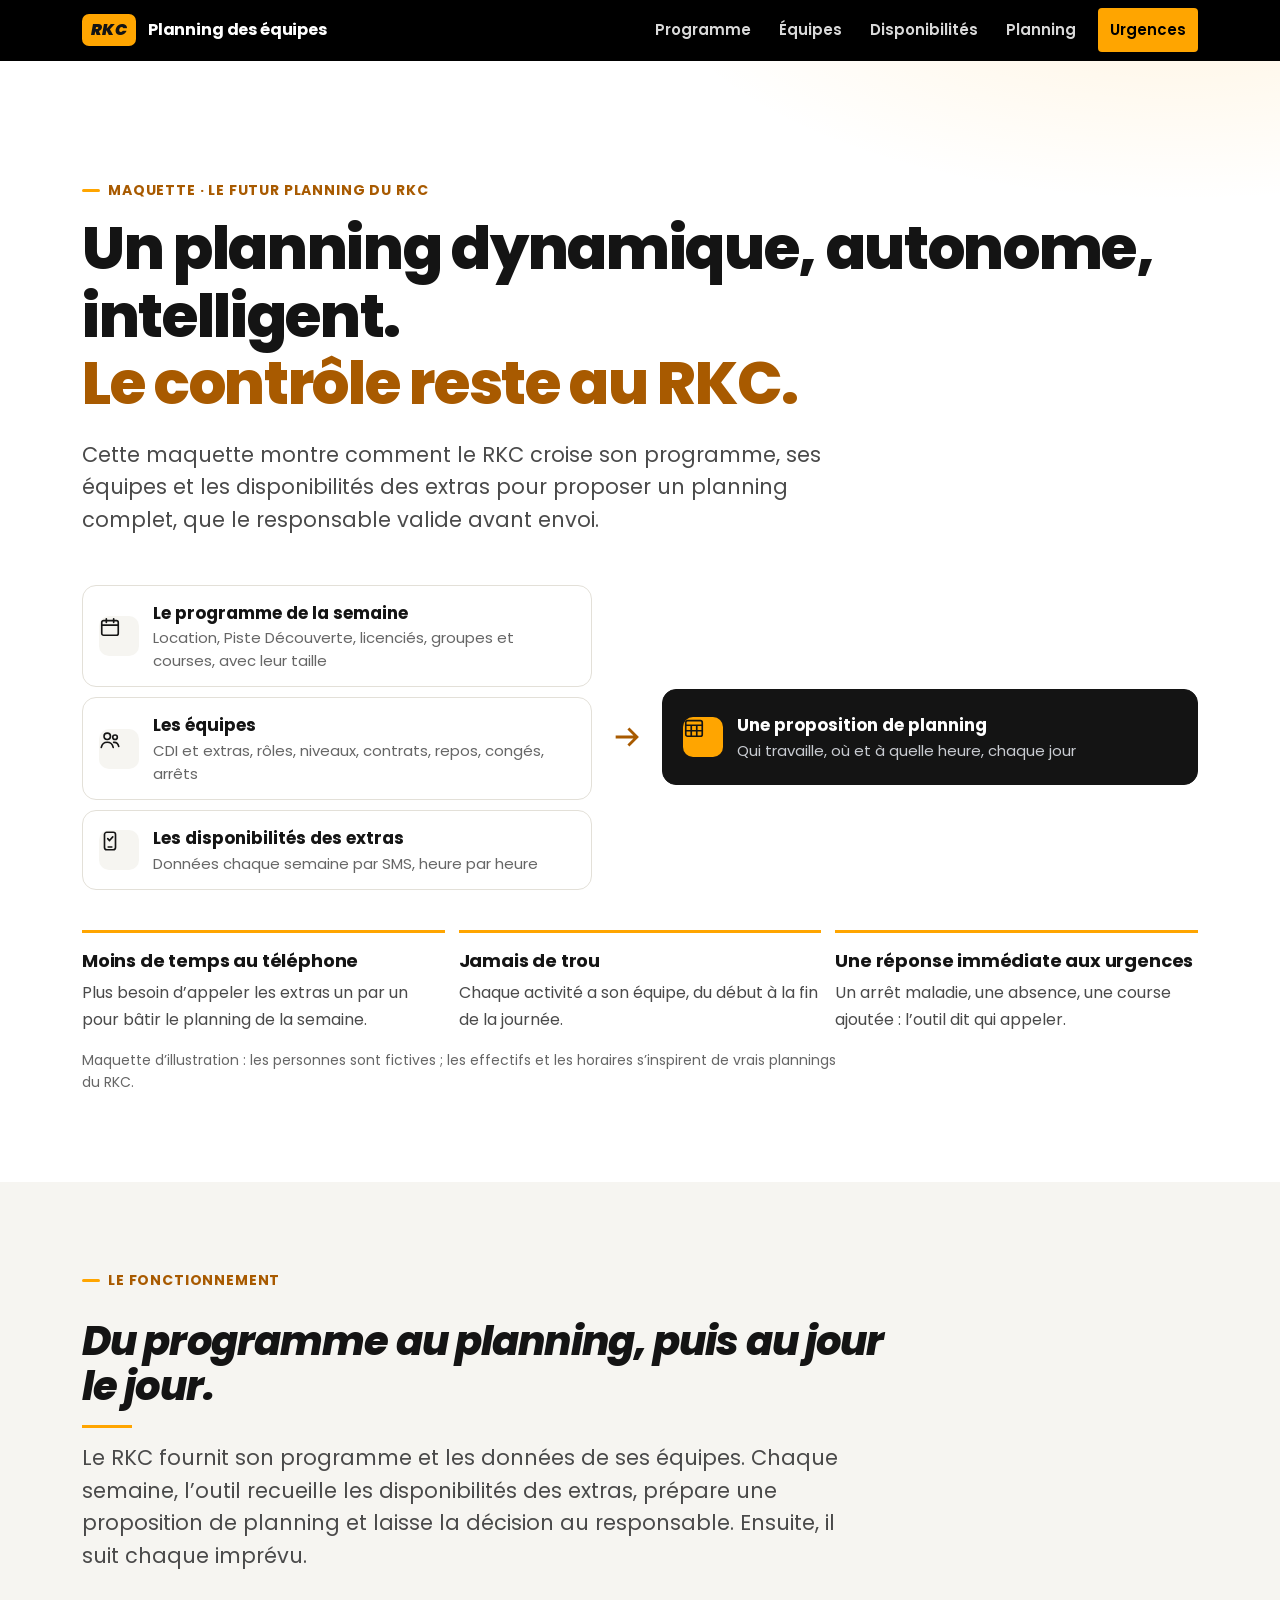
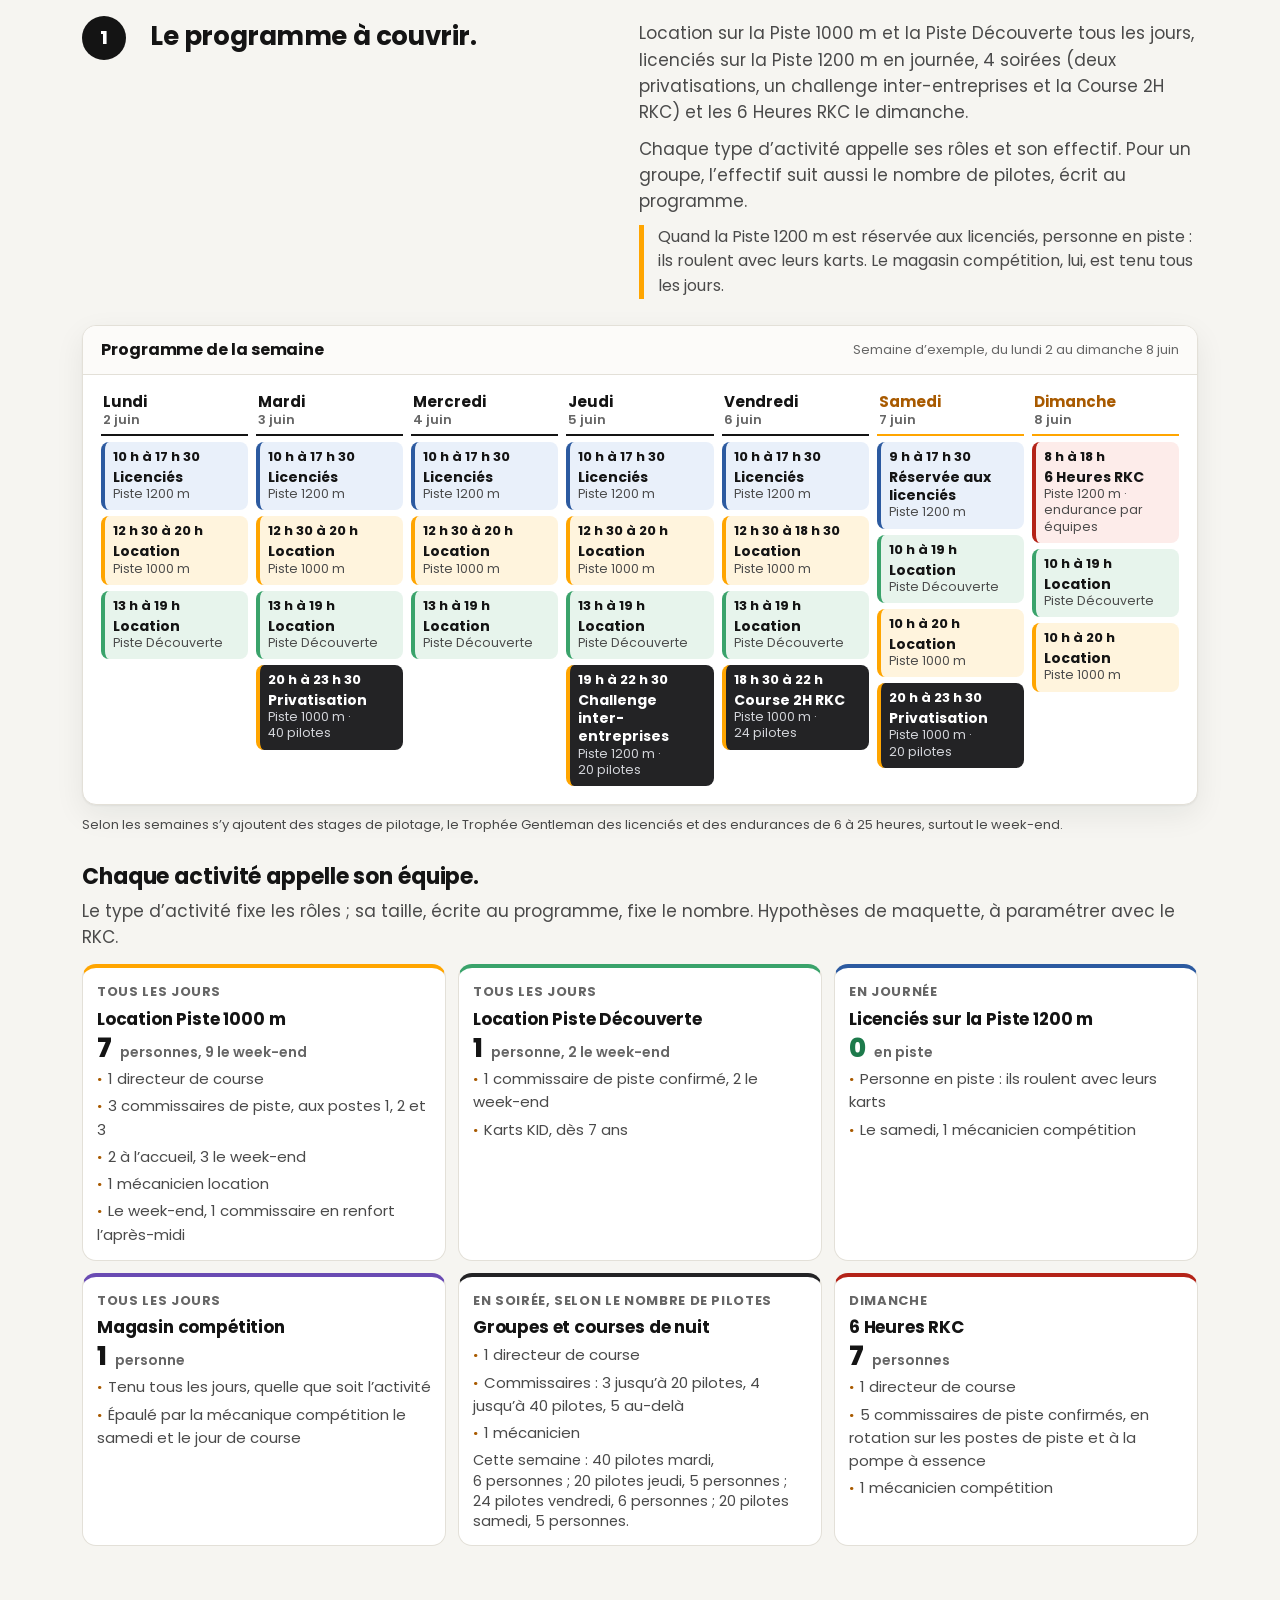
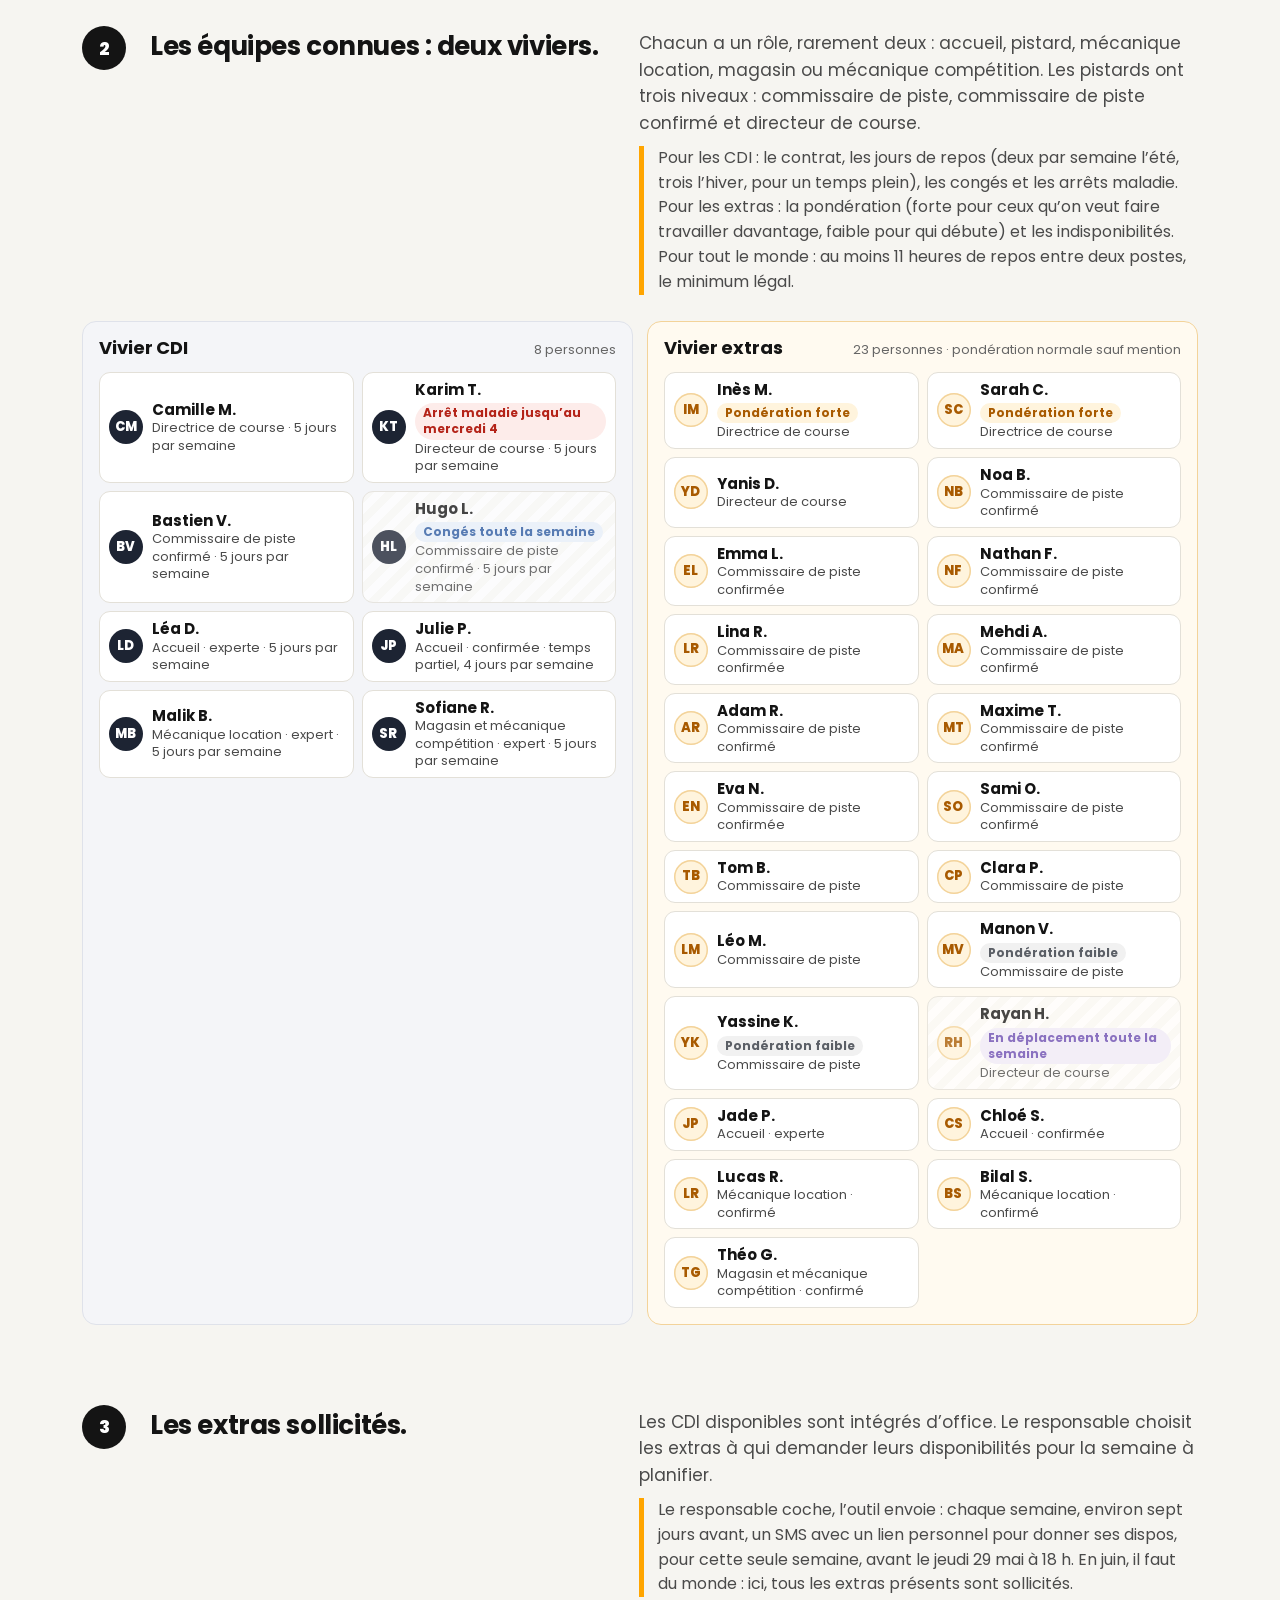
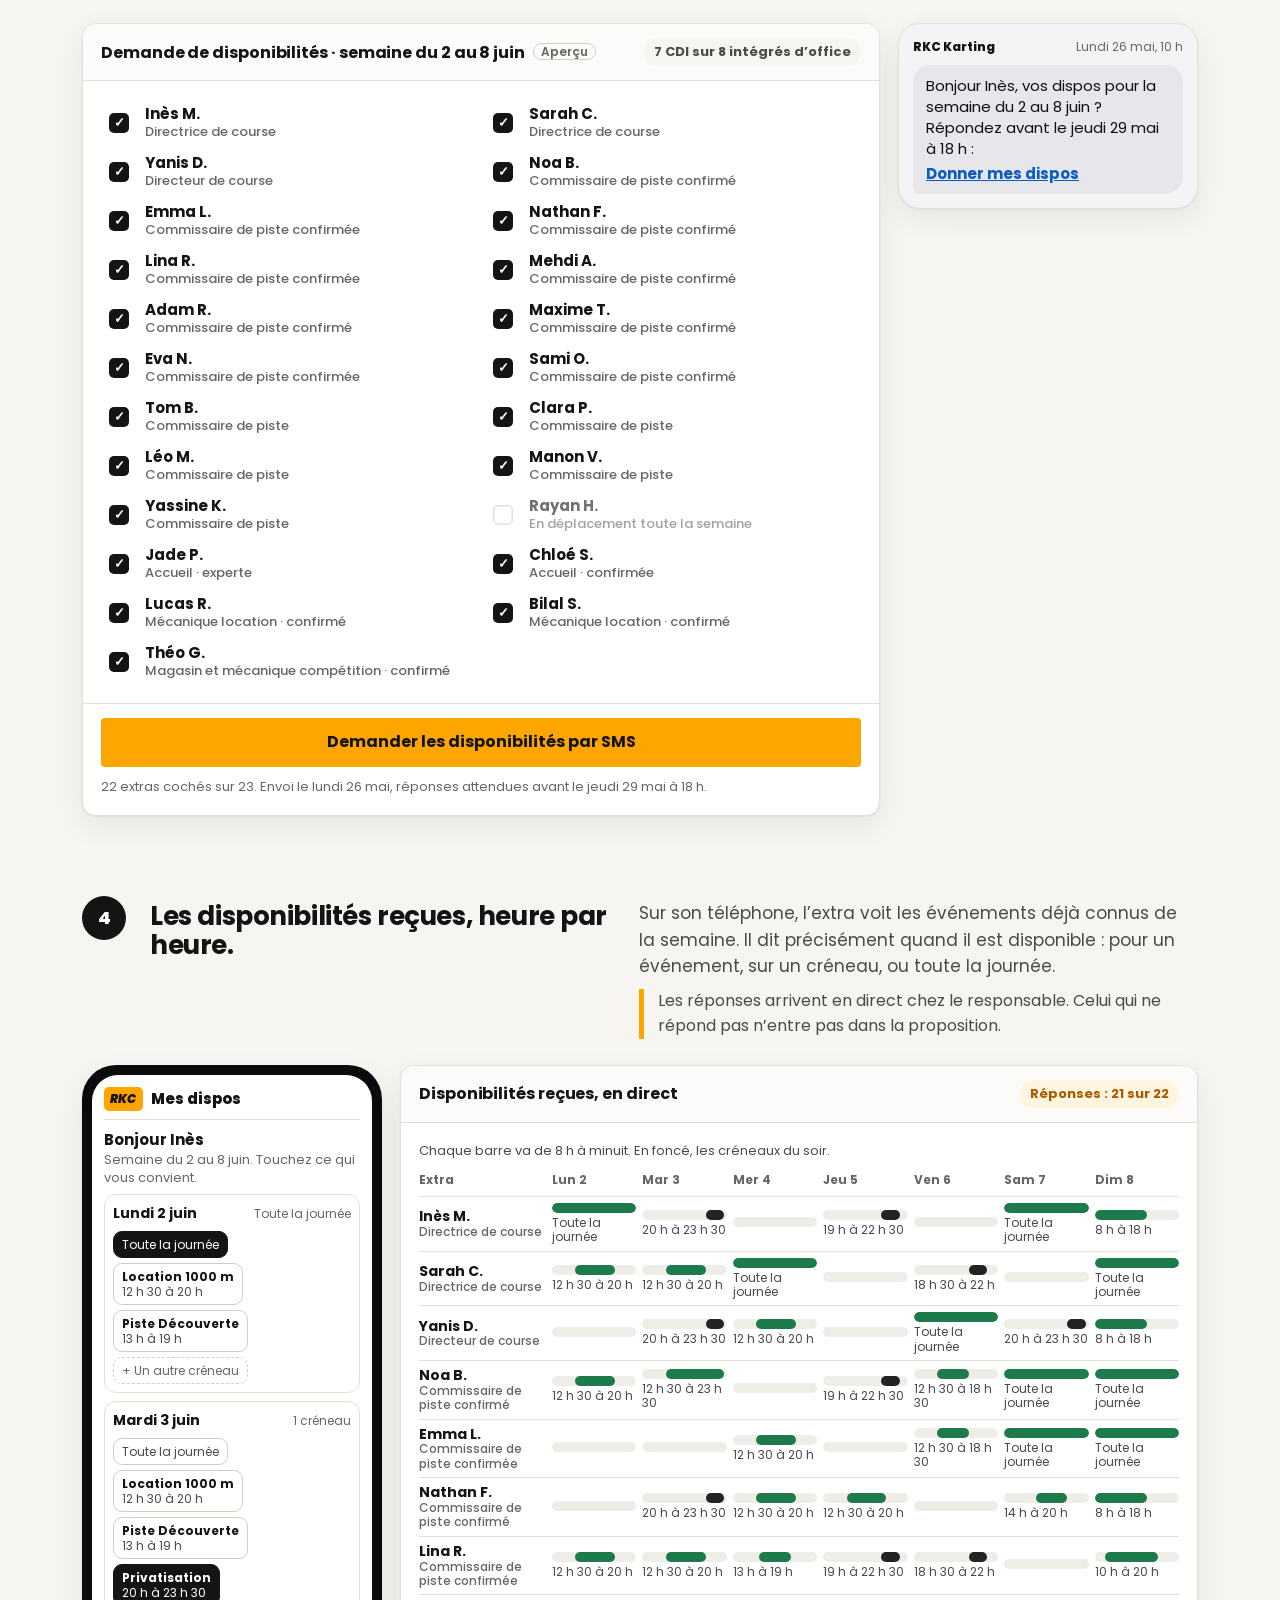
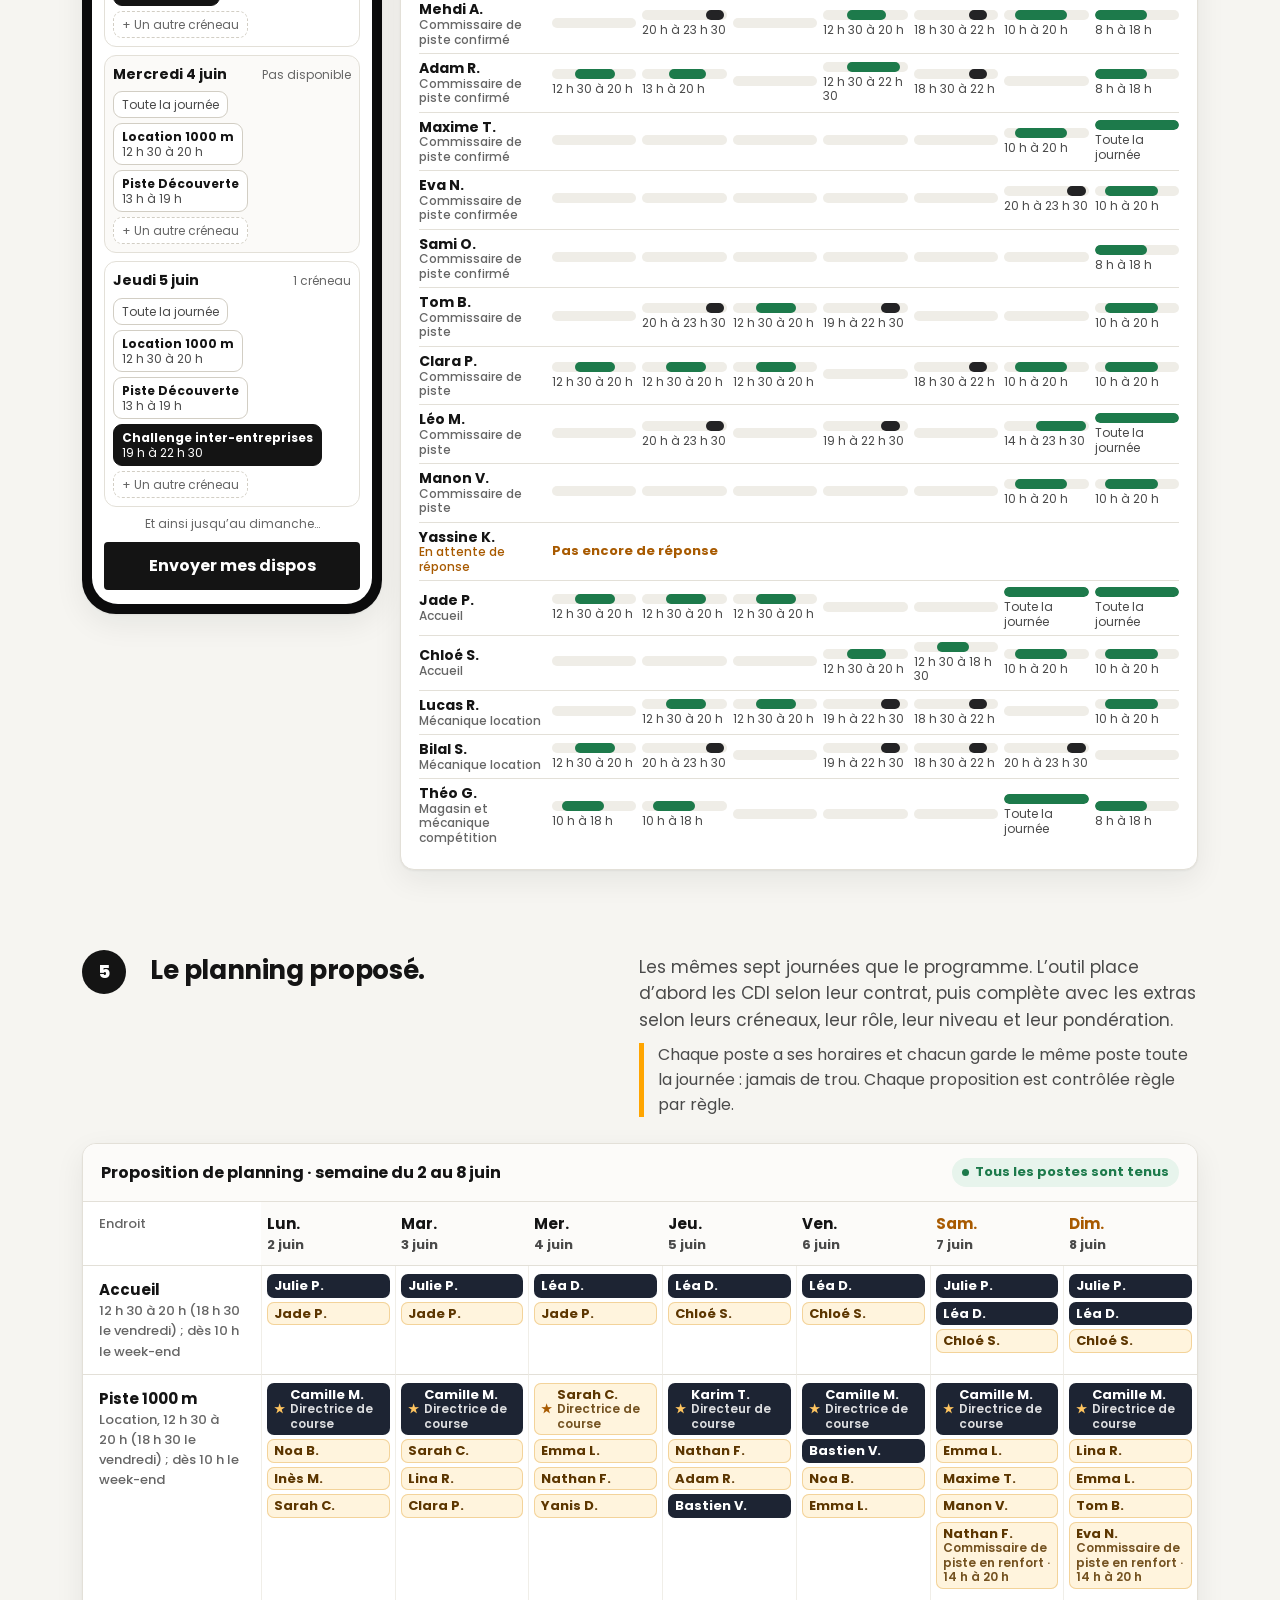
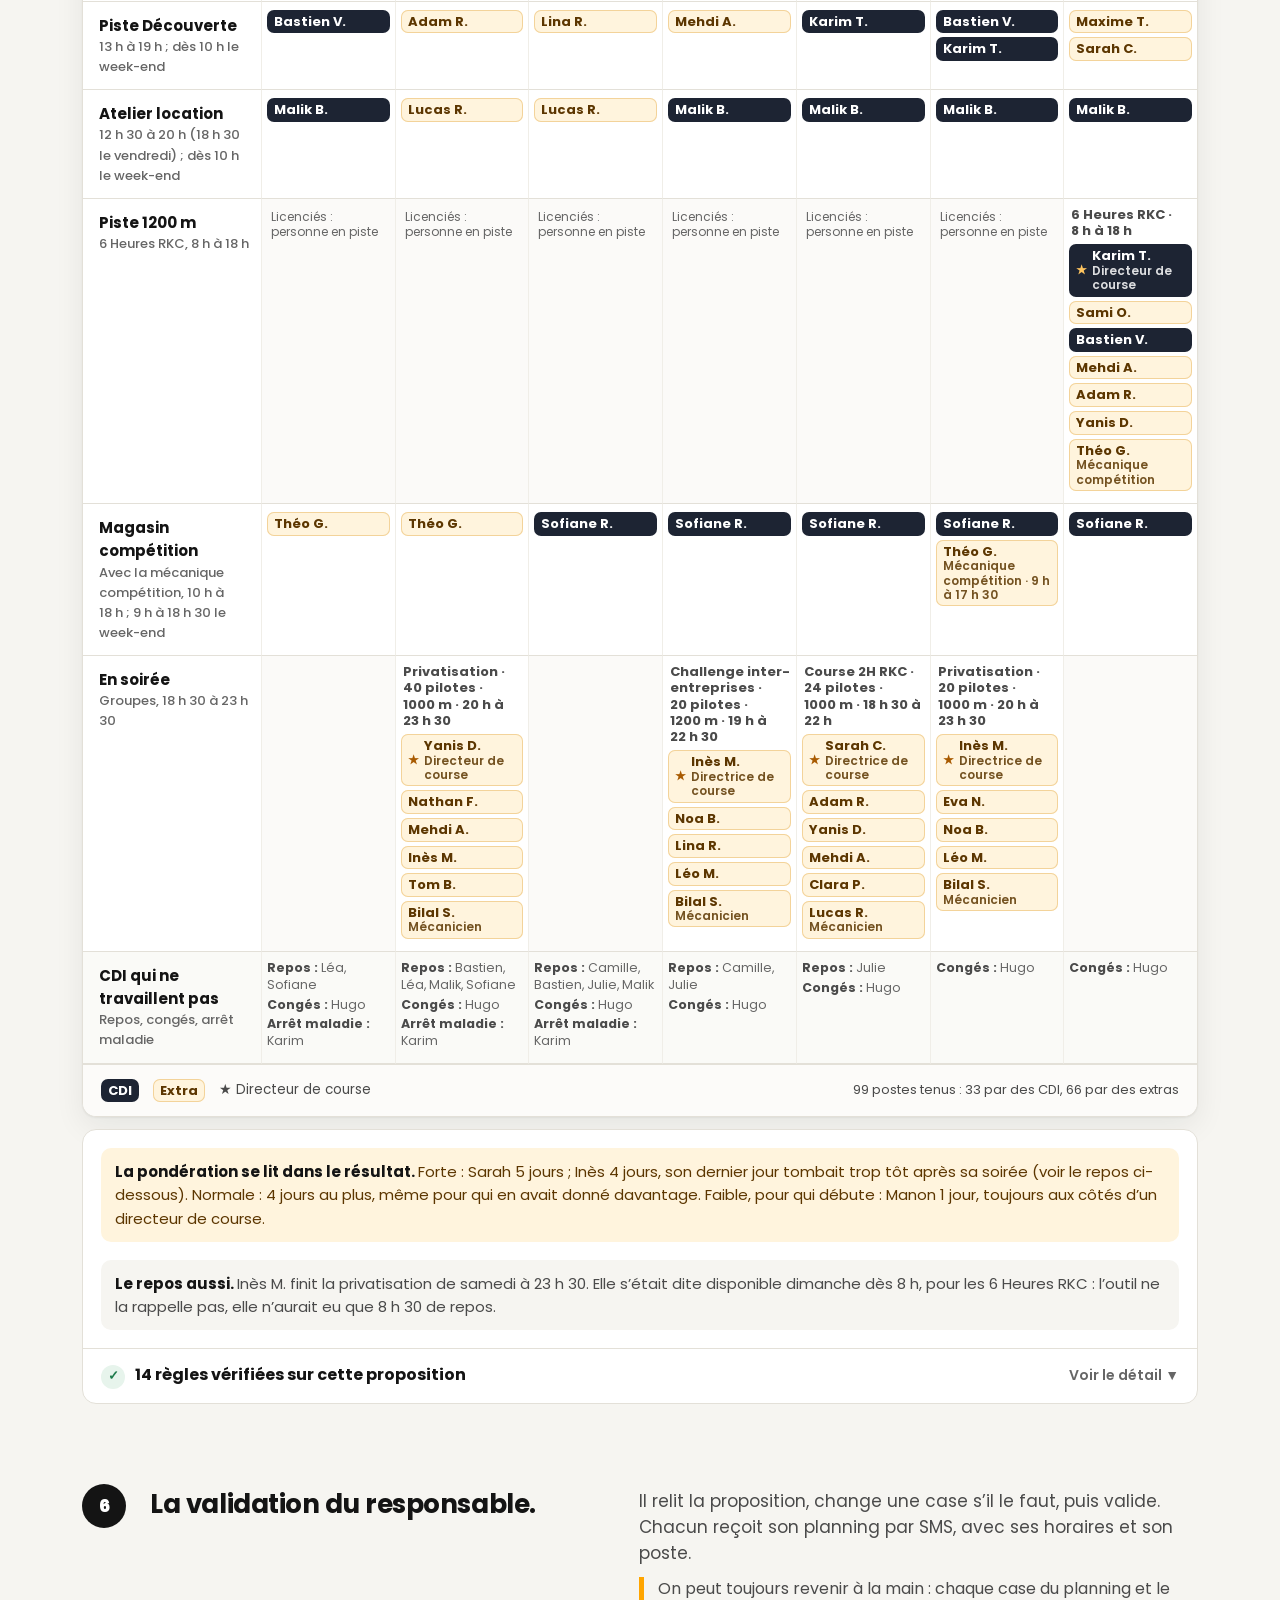
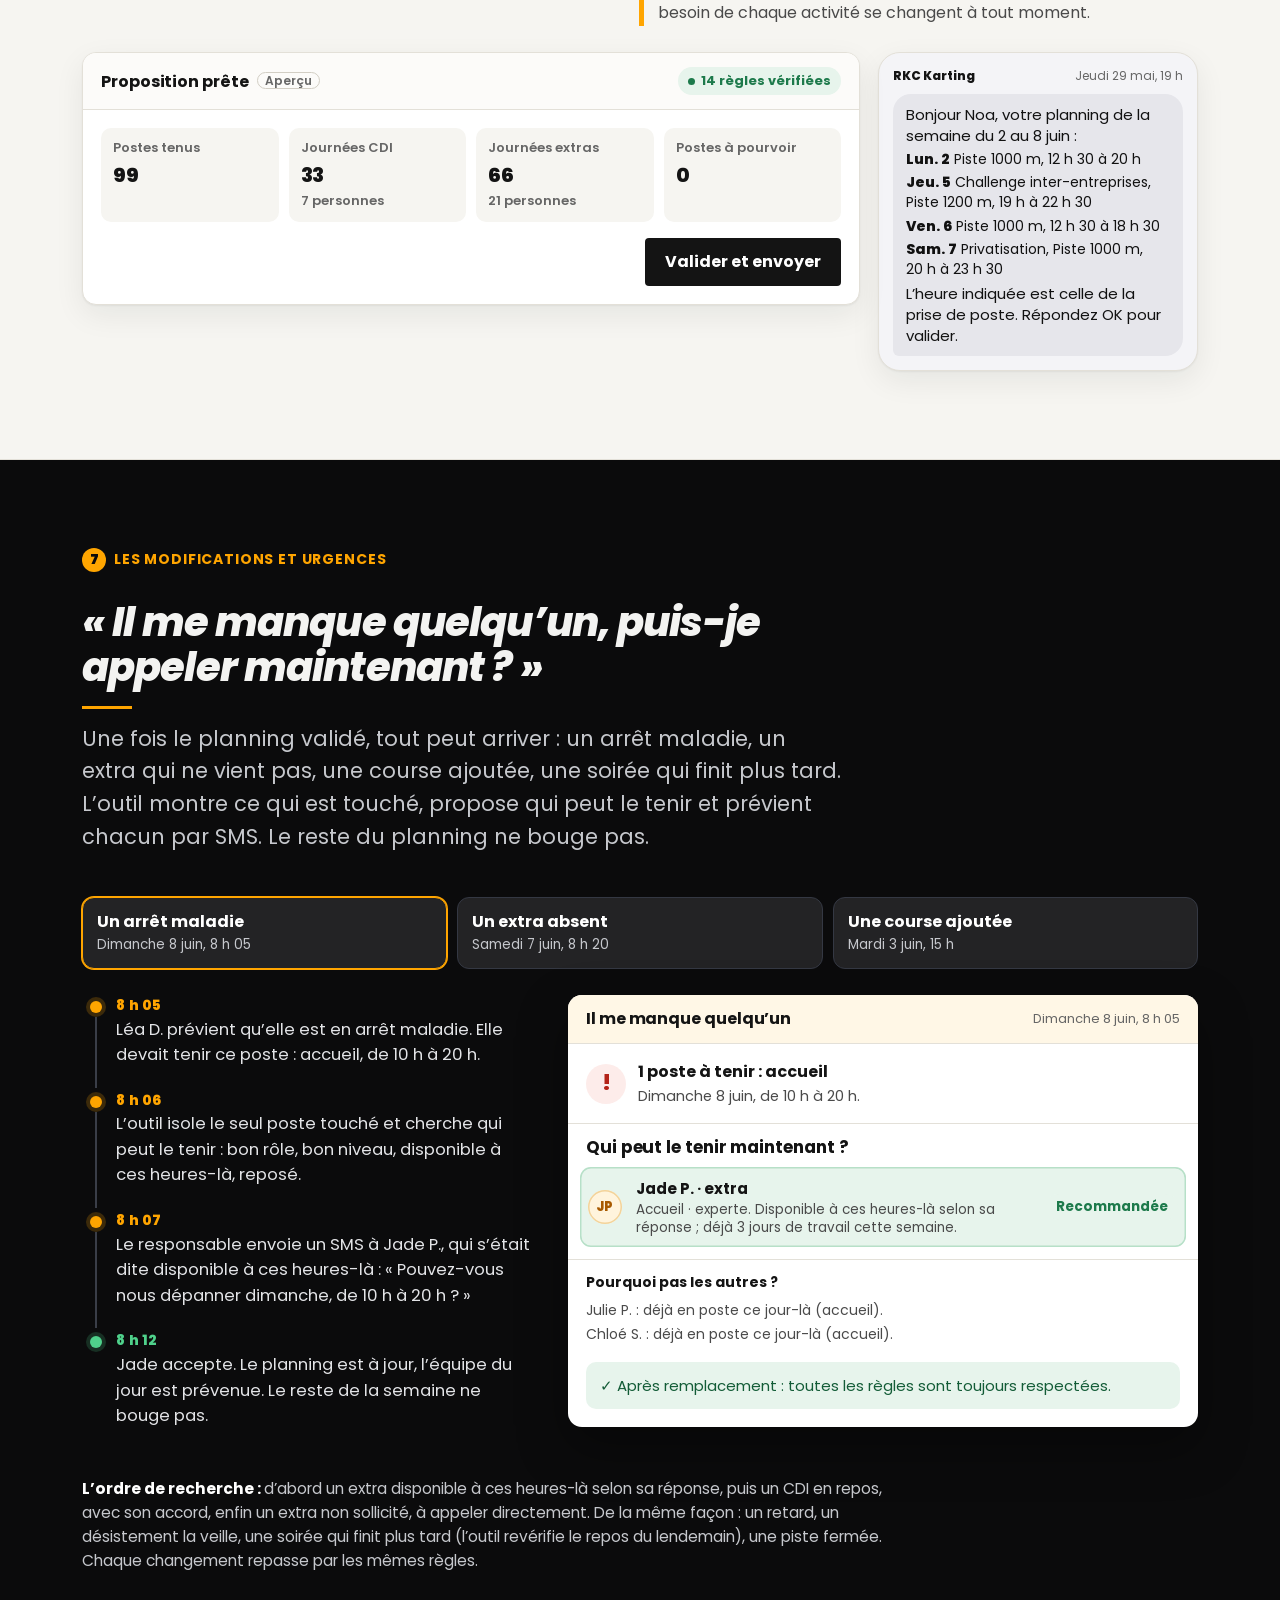
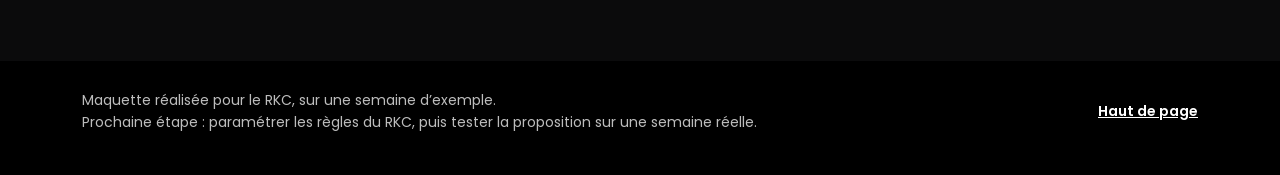
==== commit dee88355: "Maquette RKC : programme jour par jour, une seule action du responsable, corrections de relecture Pr" ====
--- a/index.html
+++ b/index.html
@@ -618,6 +618,40 @@
 
 .chiffres-cles dd small { display: block; font-size: 13px; font-weight: 600; color: var(--encre-3); letter-spacing: 0; }
 
+/* ---------- 1. Le programme, jour par jour ---------- */
+.agenda { display: grid; grid-template-columns: repeat(7, minmax(0, 1fr)); gap: 8px; }
+.agenda-jour { display: grid; align-content: start; gap: 6px; min-width: 0; }
+.agenda-tete { margin: 0; padding: 0 2px 6px; border-bottom: 2px solid var(--encre); font-size: 13px; font-weight: 600; color: var(--encre-3); line-height: 1.25; }
+.agenda-tete strong { display: block; font-size: 15px; color: var(--encre); }
+.agenda-jour.weekend .agenda-tete { border-bottom-color: var(--orange); }
+.agenda-jour.weekend .agenda-tete strong { color: var(--orange-fonce); }
+.agenda-liste { margin: 0; padding: 0; list-style: none; display: grid; gap: 6px; }
+.agenda-evt { border-radius: 8px; padding: 7px 8px 8px; border-left: 4px solid; display: grid; gap: 2px; font-size: 13px; line-height: 1.3; min-width: 0; }
+.agenda-heure { font-weight: 700; color: var(--encre); }
+.agenda-quoi b { display: block; font-size: 14px; }
+.agenda-quoi span { display: block; color: var(--encre-2); font-size: 12.5px; }
+.agenda-evt.p1000 { background: var(--orange-pale); border-color: var(--orange); }
+.agenda-evt.enfants { background: var(--vert-pale); border-color: #3aa36b; }
+.agenda-evt.p1200 { background: var(--bleu-pale); border-color: var(--bleu); }
+.agenda-evt.course { background: var(--rouge-pale); border-color: var(--rouge); }
+.agenda-evt.soir { background: var(--nuit-2); border-color: var(--orange); color: #fff; }
+.agenda-evt.soir .agenda-heure, .agenda-evt.soir .agenda-quoi b { color: #fff; }
+.agenda-evt.soir .agenda-quoi span { color: #d4d6db; }
+@media (max-width: 1100px) { .agenda { grid-template-columns: repeat(4, minmax(0, 1fr)); row-gap: 16px; } }
+@media (max-width: 760px) {
+  .agenda { grid-template-columns: 1fr; row-gap: 14px; }
+  .agenda-tete { display: flex; align-items: baseline; gap: 6px; }
+  .agenda-tete strong { display: inline; }
+  .agenda-evt { grid-template-columns: 112px minmax(0, 1fr); gap: 2px 10px; align-items: baseline; }
+}
+/* Écrans d'aperçu : ce sont des images de l'outil, pas des boutons */
+.apercu { display: inline-block; margin-left: 8px; padding: 1px 7px; border-radius: 999px; border: 1px solid var(--ligne-2); font-size: 12px; font-weight: 600; color: var(--encre-3); vertical-align: 2px; letter-spacing: 0; }
+span.bouton { cursor: default; }
+span.bouton:hover { background: var(--encre); }
+span.bouton.orange:hover { background: var(--orange); }
+.cellule-dispo .heures { white-space: normal; overflow: visible; text-overflow: clip; }
+.autres-cas strong { color: #fff; }
+
 </style>
 </head>
 <body>
@@ -702,7 +736,7 @@
             <h3 id="t2">Les équipes connues : deux viviers.</h3>
             <div class="explication">
               <p>Chacun a un rôle, rarement deux : accueil, pistard, mécanique location, magasin ou mécanique compétition. Les pistards ont trois niveaux : commissaire de piste, commissaire de piste confirmé et directeur de course.</p>
-              <p class="note">Pour les CDI : le contrat, les jours de repos (deux par semaine l’été, trois l’hiver), les congés et les arrêts maladie. Pour les extras : la pondération (forte pour ceux qu’on veut faire travailler davantage, faible pour qui débute) et les indisponibilités. Pour tout le monde : au moins 11 heures de repos entre deux postes, le minimum légal.</p>
+              <p class="note">Pour les CDI : le contrat, les jours de repos (deux par semaine l’été, trois l’hiver, pour un temps plein), les congés et les arrêts maladie. Pour les extras : la pondération (forte pour ceux qu’on veut faire travailler davantage, faible pour qui débute) et les indisponibilités. Pour tout le monde : au moins 11 heures de repos entre deux postes, le minimum légal.</p>
             </div>
           </div>
           <div class="temps-visuel" data-viviers></div>
@@ -800,7 +834,7 @@
     { id: 'groupe', type: 'groupe', libelle: 'Challenge inter-entreprises', format: 'Endurance', pilotes: 20, piste: 'Piste 1200 m', jours: ['jeu'], debut: '19:00', fin: '22:30' },
     { id: 'course2h', type: 'groupe', libelle: 'Course 2H RKC', format: 'Course de nuit par équipes', pilotes: 24, piste: 'Piste 1000 m', jours: ['ven'], debut: '18:30', fin: '22:00' },
     { id: 'privSam', type: 'groupe', libelle: 'Privatisation', format: 'Grand Prix', pilotes: 20, piste: 'Piste 1000 m', jours: ['sam'], debut: '20:00', fin: '23:30' },
-    { id: 'course', type: 'course', libelle: '6 Heures RKC', format: 'Endurance par équipes', piste: 'Piste 1200 m', jours: ['dim'], debut: '07:30', fin: '16:30' },
+    { id: 'course', type: 'course', libelle: '6 Heures RKC', format: 'Endurance par équipes', piste: 'Piste 1200 m', jours: ['dim'], debut: '08:00', fin: '18:00' },
     // Le magasin compétition n'est pas une activité du programme : il est ouvert tous les jours
     { id: 'boutique', type: 'magasin', libelle: 'Magasin compétition', piste: 'Paddock', jours: 'tous', horsProgramme: true, horaires: { semaine: ['10:00', '18:00'], weekend: ['09:00', '18:30'] } },
   ];
@@ -860,7 +894,7 @@
       { id: 'enfants', libelle: 'Piste Découverte', postes: ['enfants'] },
       { id: 'atelier', libelle: 'Atelier location', postes: ['mecaLoc'] },
       { id: 'p1200', libelle: 'Piste 1200 m', postes: ['coursePistes', 'courseMeca'] },
-      { id: 'paddock', libelle: 'Paddock', sous: 'Magasin et mécanique compétition', postes: ['magasin', 'mecaCompSam'] },
+      { id: 'paddock', libelle: 'Magasin compétition', sous: 'Avec la mécanique compétition', postes: ['magasin', 'mecaCompSam'] },
       { id: 'soir', libelle: 'En soirée', postes: ['soireePistes', 'soireeMeca', 'groupePistes', 'groupeMeca', 'course2hPistes', 'course2hMeca', 'privSamPistes', 'privSamMeca', 'courseMerPistes', 'courseMerMeca'] },
     ],
 
@@ -938,8 +972,8 @@
 
     // Les urgences, toutes tirées de cette même semaine
     imprevus: [
-      { id: 'arret', titre: 'Un arrêt maladie', quand: 'Samedi 7 juin, 8 h 05', message: 'Léa D. prévient qu’elle est en arrêt maladie.', absent: 'lea', jour: 'sam' },
-      { id: 'absence', titre: 'Un extra absent', quand: 'Samedi 7 juin, 9 h 40', message: 'Manon V. ne répond plus, à vingt minutes de sa prise de poste.', absent: 'manon', jour: 'sam' },
+      { id: 'arret', titre: 'Un arrêt maladie', quand: 'Dimanche 8 juin, 8 h 05', message: 'Léa D. prévient qu’elle est en arrêt maladie.', absent: 'lea', jour: 'dim' },
+      { id: 'absence', titre: 'Un extra absent', quand: 'Samedi 7 juin, 8 h 20', message: 'Manon V. prévient qu’elle ne pourra pas venir.', absent: 'manon', jour: 'sam' },
       // Une course réservée après la validation : l'équipe se calcule comme pour tout groupe, selon le nombre de pilotes
       { id: 'courseajoutee', titre: 'Une course ajoutée', quand: 'Mardi 3 juin, 15 h', jour: 'mer',
         message: 'Une entreprise réserve une course pour mercredi soir : 24 pilotes sur la Piste 1200 m, de 20 h à 23 h.',
@@ -1466,7 +1500,7 @@
       travaillesCDI[p.id] = { presents, travailles };
       if (travailles.length !== attendu) e.push(p.nom + ' : ' + travailles.length + (travailles.length > 1 ? ' jours' : ' jour') + ' de travail au lieu des ' + attendu + ' prévus par son contrat');
     }
-    regle('contrat', 'Chaque CDI travaille les jours prévus par son contrat (5 par semaine l’été dans cette maquette)', e);
+    regle('contrat', 'Chaque CDI travaille les jours prévus par son contrat (dans cette maquette, 5 par semaine l’été, 4 pour un temps partiel)', e);
 
     // ----- Règles d'organisation du RKC, paramétrables -----
     e = [];
@@ -1764,77 +1798,30 @@
       h('p', { class: 'note' }, 'Quand la Piste 1200 m est réservée aux licenciés, personne en piste : ils roulent avec leurs karts. Le magasin compétition, lui, est tenu tous les jours.'));
   }
 
-  const LIGNES_PROGRAMME = [
-    { libelle: 'Piste 1000 m', activites: ['loc1000'] },
-    { libelle: 'Piste Découverte', activites: ['enfants'] },
-    { libelle: 'Piste 1200 m', activites: ['licencies', course.id] },
-    { libelle: 'En soirée', activites: groupes.map((a) => a.id) },
-  ];
-  function bloc(a, j) {
-    const hs = plageActivite(a.id, j.cle);
-    if (a.type === 'location') return ['p1000', 'Location', hs];
-    if (a.type === 'enfants') return ['enfants', 'Location', hs];
-    if (a.type === 'licencies') return ['p1200', j.cle === 'sam' ? 'Réservée aux licenciés' : 'Licenciés', hs];
-    if (a.type === 'course') return ['course', a.libelle, hs];
-    return ['soir', a.libelle, a.pilotes + ' pilotes · ' + a.piste.replace('Piste ', '') + ' · ' + hs];
-  }
-  function segments(l) {
-    const res = [];
-    d.jours.forEach((j, i) => {
-      const a = l.activites.map(activite).find((x) => joursDe(x).includes(j.cle));
-      const cle = a ? a.id + '|' + bloc(a, j).slice(1).join('|') : null;
-      const der = res[res.length - 1];
-      if (der && der.cle === cle) { der.fin = i; return; }
-      res.push({ cle, a, debut: i, fin: i, j });
-    });
-    return res;
-  }
-  function libelleSegment(sg) {
-    const [c, t, s2] = bloc(sg.a, sg.j);
-    const n = sg.fin - sg.debut + 1;
-    if (n === d.jours.length) return [c, t + ', tous les jours', s2];
-    if (n > 1) return [c, t + ', du ' + d.jours[sg.debut].nom.toLowerCase() + ' au ' + d.jours[sg.fin].nom.toLowerCase(), s2];
-    return [c, t, s2];
-  }
-  const postesDuJour = (j) => P.placesDuJour(d, j.cle).length;
+  // Le programme, jour par jour : ce qui se passe sur chaque piste, dans l'ordre de la journée
+  function evenementsDuJour(j) {
+    const ids = ['loc1000', 'enfants', 'licencies', course.id, ...groupes.map((a) => a.id)];
+    return ids.map(activite).filter((a) => a && joursDe(a).includes(j.cle)).map((a) => {
+      const x = horaire(a.id, j.cle);
+      let titre, classe, detail = a.piste;
+      if (a.type === 'location') { titre = 'Location'; classe = 'p1000'; }
+      else if (a.type === 'enfants') { titre = 'Location'; classe = 'enfants'; }
+      else if (a.type === 'licencies') { titre = j.cle === 'sam' ? 'Réservée aux licenciés' : 'Licenciés'; classe = 'p1200'; }
+      else if (a.type === 'course') { titre = a.libelle; classe = 'course'; detail = a.piste + ' · endurance par équipes'; }
+      else { titre = a.libelle; classe = 'soir'; detail = a.piste + ' · ' + a.pilotes + ' pilotes'; }
+      return { debut: x.debut, fin: x.fin, titre, classe, detail };
+    }).sort((x, y) => x.debut - y.debut || x.fin - y.fin);
+  }
 
   function rendreProgramme(cible) {
-    const total = d.jours.reduce((n, j) => n + postesDuJour(j), 0);
-    const tableau = h('table', { class: 'programme' },
-      h('caption', { class: 'visuellement-cache' }, 'Programme de la semaine, par piste et par jour'),
-      h('thead', null, h('tr', null, h('th', { class: 'piste', scope: 'col' }, h('span', { class: 'visuellement-cache' }, 'Piste')),
-        d.jours.map((j) => h('th', { scope: 'col', class: j.weekend ? 'weekend' : '' }, h('strong', null, j.court), j.date + ' juin')))),
-      h('tbody', null,
-        LIGNES_PROGRAMME.map((l) => h('tr', null,
-          h('th', { class: 'piste', scope: 'row' }, l.libelle),
-          segments(l).map((sg) => {
-            const span = sg.fin - sg.debut + 1;
-            if (!sg.a) return Array.from({ length: span }, () => h('td', null, h('div', { class: 'bloc vide' }, h('span', { class: 'visuellement-cache' }, 'Pas d’activité'))));
-            const [c, t2, s2] = libelleSegment(sg);
-            return h('td', { colspan: span > 1 ? String(span) : null }, h('div', { class: 'bloc ' + c }, h('b', null, t2), h('span', null, s2)));
-          }))),
-        h('tr', { class: 'postes' },
-          h('th', { class: 'piste', scope: 'row' }, 'Postes à tenir', h('small', null, total + ' dans la semaine')),
-          d.jours.map((j) => h('td', null, h('span', { class: 'nombre chiffres' }, String(postesDuJour(j))))))));
-
-    // Sur téléphone : ce qui revient chaque jour, puis une ligne par jour
-    const lignesMobiles = d.jours.map((j) => {
-      const autres = ['licencies', course.id, ...groupes.map((a) => a.id)].map(activite).filter((a) => joursDe(a).includes(j.cle)).map((a) => {
-        const [c, t2, s2] = bloc(a, j);
-        const titre = a.type === 'licencies' ? (j.cle === 'sam' ? 'Piste 1200 m réservée aux licenciés' : 'Licenciés sur la Piste 1200 m') : t2;
-        return h('div', { class: 'bloc ' + c }, h('b', null, titre), h('span', null, a.type === 'course' ? 'Piste 1200 m · ' + s2 : s2));
-      });
-      return h('div', { class: 'jour' + (j.weekend ? ' weekend' : '') },
-        h('div', { class: 'jour-tete' }, h('strong', null, j.court + ' ' + j.date), h('span', { class: 'postes-jour chiffres' }, pluriel(postesDuJour(j), 'poste', 'postes'))),
-        h('div', { class: 'jour-blocs' }, autres));
-    });
-    const mobile = h('div', { class: 'semaine-mobile' },
-      h('p', { class: 'quotidien' }, h('strong', null, 'Tous les jours : '), 'location sur la Piste 1000 m (' + plageActivite('loc1000', 'lun') + ', dès ' + hm(horaire('loc1000', 'sam').debut) + ' le week-end) et sur la Piste Découverte.'),
-      lignesMobiles,
-      h('p', { class: 'quotidien' }, h('strong', null, total + ' postes à tenir dans la semaine.')));
+    const agenda = h('div', { class: 'agenda' }, d.jours.map((j) => h('section', { class: 'agenda-jour' + (j.weekend ? ' weekend' : ''), 'aria-label': j.nom + ' ' + j.date + ' juin' },
+      h('h5', { class: 'agenda-tete' }, h('strong', null, j.nom), ' ' + j.date + ' juin'),
+      h('ul', { class: 'agenda-liste' }, evenementsDuJour(j).map((e) => h('li', { class: 'agenda-evt ' + e.classe },
+        h('span', { class: 'agenda-heure' }, plage(e.debut, e.fin)),
+        h('span', { class: 'agenda-quoi' }, h('b', null, e.titre), h('span', null, e.detail))))))));
     cible.append(h('div', { class: 'ecran' },
       h('div', { class: 'ecran-barre' }, h('h4', null, 'Programme de la semaine'), h('span', { class: 'tres-petit' }, 'Semaine d’exemple, du lundi 2 au dimanche 8 juin')),
-      h('div', { class: 'ecran-corps' }, tableau, mobile)),
+      h('div', { class: 'ecran-corps' }, agenda)),
       h('p', { class: 'tres-petit texte-2', style: 'margin-top:10px' }, 'Selon les semaines s’y ajoutent des stages de pilotage, le Trophée Gentleman des licenciés et des endurances de 6 à 25 heures, surtout le week-end.'));
   }
 
@@ -1884,7 +1871,7 @@
         h('div', { class: 'personne-nom' }, p.nom,
           st ? h('span', { class: 'etiquette ' + st.classe }, st.texte) : null,
           p.type === 'Extra' && !st && p.ponderation !== 'normale' ? h('span', { class: 'etiquette ponderation ' + p.ponderation }, 'Pondération ' + p.ponderation) : null),
-        h('div', { class: 'personne-metiers' }, rolesDe(p) + (p.type === 'CDI' ? ' · ' + p.contrat.jours + ' jours par semaine' : ''))));
+        h('div', { class: 'personne-metiers' }, rolesDe(p) + (p.type === 'CDI' ? ' · ' + (p.contrat.jours < 5 ? 'temps partiel, ' : '') + p.contrat.jours + ' jours par semaine' : ''))));
   }
   function rendreViviers(cible) {
     const cdi = d.personnes.filter((p) => p.type === 'CDI');
@@ -1909,11 +1896,11 @@
     const sol = new Set(d.sollicites);
     const cdis = d.personnes.filter((p) => p.type === 'CDI');
     const cdiDispo = cdis.filter((p) => !(statutSemaine(p) || {}).semaine).length;
-    cibleTexte.append('Chaque semaine, environ sept jours avant, l’outil leur envoie automatiquement par SMS un lien personnel pour donner leurs dispos. Ils répondent pour cette seule semaine, avant le ' + d.demande.echeance + '.');
+    cibleTexte.append('Le responsable coche, l’outil envoie : chaque semaine, environ sept jours avant, un SMS avec un lien personnel pour donner ses dispos, pour cette seule semaine, avant le ' + d.demande.echeance + '. En juin, il faut du monde : ici, tous les extras présents sont sollicités.');
     const exemple = personne(d.sollicites[0]);
     cible.append(h('div', { class: 'sollicitation' },
       h('div', { class: 'ecran' },
-        h('div', { class: 'ecran-barre' }, h('h4', null, 'Demande de disponibilités · semaine du 2 au 8 juin'),
+        h('div', { class: 'ecran-barre' }, h('h4', null, 'Demande de disponibilités · semaine du 2 au 8 juin', h('span', { class: 'apercu' }, 'Aperçu')),
           h('span', { class: 'pastille' }, cdiDispo + ' CDI sur ' + cdis.length + ' intégrés d’office')),
         h('div', { class: 'ecran-corps' },
           h('ul', { class: 'liste-cases deux visuel' }, extras.map((p) => {
@@ -1974,7 +1961,7 @@
     const v = r && r[j.cle];
     const crs = v ? P.creneaux(d, j.cle, v) : [];
     const texte = !v ? 'pas disponible' : v === 'toute' ? 'toute la journée' : crs.map(([a, b]) => plage(a, b)).join(' et ');
-    const court = !v ? '' : v === 'toute' ? 'Journée' : crs.map(([a, b]) => hm(a).replace(' h', 'h').replace(' ', '') + '-' + hm(b).replace(' h', 'h').replace(' ', '')).join(', ');
+    const court = !v ? '' : v === 'toute' ? 'Toute la journée' : crs.map(([a, b]) => plage(a, b)).join(', ');
     return h('div', { class: 'cellule-dispo' + (v ? '' : ' vide'), title: j.nom + ' : ' + texte },
       h('div', { class: 'barre', 'aria-hidden': 'true' }, crs.map(([a, b]) => {
         const g = Math.max(a, DEBUT_BARRE), dr = Math.min(b, FIN_BARRE);
@@ -2015,7 +2002,8 @@
     if (l.id === 'soir') return 'Groupes, ' + hm(Math.min(...groupes.map((a) => horaire(a.id, joursDe(a)[0]).debut))) + ' à ' + hm(Math.max(...groupes.map((a) => horaire(a.id, joursDe(a)[0]).fin)));
     if (l.id === 'p1200') return course.libelle + ', ' + plageActivite(course.id, joursDe(course)[0]);
     const sem = horaireLigne(l, 'lun'), we = horaireLigne(l, 'sam');
-    const base = (l.sous ? l.sous + ', ' : '') + plage(sem[0], sem[1]);
+    const ecarts = d.jours.filter((j) => !j.weekend && j.cle !== 'lun').map((j) => [j, horaireLigne(l, j.cle)]).filter(([, x]) => x && (x[0] !== sem[0] || x[1] !== sem[1]));
+    const base = (l.sous ? l.sous + ', ' : '') + plage(sem[0], sem[1]) + ecarts.map(([j, x]) => (x[0] === sem[0] ? ' (' + hm(x[1]) + ' le ' + j.nom.toLowerCase() + ')' : ' (' + plage(x[0], x[1]) + ' le ' + j.nom.toLowerCase() + ')')).join('');
     if (we && (we[0] !== sem[0] || we[1] !== sem[1])) return base + (we[1] === sem[1] ? ' ; dès ' + hm(we[0]) : ' ; ' + plage(we[0], we[1])) + ' le week-end';
     return base;
   }
@@ -2034,7 +2022,8 @@
   }
   function enteteGroupe(cellule, jourCle) {
     const ids = [...new Set(cellule.personnes.map((x) => x.poste))];
-    const act = ids.map((id) => activite((d.postes.find((p) => p.id === id) || {}).activite)).find((a) => a && a.type === 'groupe');
+    const act = ids.map((id) => activite((d.postes.find((p) => p.id === id) || {}).activite)).find((a) => a && (a.type === 'groupe' || a.type === 'course'));
+    if (act && act.type === 'course') return h('div', { class: 'entete-groupe' }, act.libelle + ' · ' + plageActivite(act.id, jourCle));
     if (!act) return null;
     return h('div', { class: 'entete-groupe' }, act.libelle + ' · ' + act.pilotes + ' pilotes · ' + act.piste.replace('Piste ', '') + ' · ' + plageActivite(act.id, jourCle));
   }
@@ -2173,16 +2162,23 @@
     const fortes = d.personnes.filter((p) => p.type === 'Extra' && p.ponderation === 'forte' && jours(p.id));
     const faibles = d.personnes.filter((p) => p.type === 'Extra' && p.ponderation === 'faible' && jours(p.id));
     const ecran = h('div', { class: 'ecran', style: 'margin-top:12px;box-shadow:none' });
+    const normales = d.personnes.filter((p) => p.type === 'Extra' && p.ponderation === 'normale' && jours(p.id));
+    const exRepos = exempleRepos(plan);
     if (fortes.length && faibles.length) {
-      const liste = (ps) => ps.map((p) => prenom(p) + ' (' + pluriel(jours(p.id), 'jour', 'jours') + ')').join(' et ');
+      const fortesTxt = fortes.slice().sort((x, y) => jours(y.id) - jours(x.id)).map((p) => {
+        const n = jours(p.id);
+        const raison = n < P.PLAFOND.forte && exRepos && exRepos.p.id === p.id ? ', son dernier jour tombait trop tôt après sa soirée (voir le repos ci-dessous)' : '';
+        return prenom(p) + ' ' + pluriel(n, 'jour', 'jours') + raison;
+      }).join(' ; ');
+      const maxNormale = Math.max(...normales.map((p) => jours(p.id)));
       ecran.append(h('p', { class: 'ponderation-resultat', style: 'margin-top:18px' }, h('strong', null, 'La pondération se lit dans le résultat. '),
-        'Pondération forte : ' + liste(fortes) + '. Pondération faible, pour qui débute : ' + liste(faibles) + ', toujours aux côtés d’un directeur de course.'));
-    }
-    const ex = exempleRepos(plan);
+        'Forte : ' + fortesTxt + '. Normale : ' + maxNormale + ' jours au plus, même pour qui en avait donné davantage. Faible, pour qui débute : ' + faibles.map((p) => prenom(p) + ' ' + pluriel(jours(p.id), 'jour', 'jours')).join(', ') + ', toujours aux côtés d’un directeur de course.'));
+    }
+    const ex = exRepos;
     if (ex) {
       const il = fem(ex.p) ? 'Elle' : 'Il', le = fem(ex.p) ? 'la' : 'le', dit = fem(ex.p) ? 'dite' : 'dit';
       ecran.append(h('p', { class: 'exemple-repos' }, h('strong', null, 'Le repos aussi. '),
-        ex.p.nom + ' finit ' + (ex.evt ? (ex.evt.type === 'groupe' ? 'la ' + ex.evt.libelle.toLowerCase() : ex.evt.libelle) : 'sa soirée') + ' de ' + ex.veille.nom.toLowerCase() + ' à ' + ex.fin + '. ' + il + ' s’était ' + dit + ' disponible ' + ex.j.nom.toLowerCase() + ' dès ' + ex.debut + (ex.act ? ', pour les ' + ex.act.libelle : '') + ' : l’outil ne ' + le + ' rappelle pas, ' + il.toLowerCase() + ' n’aurait eu que ' + Math.floor(ex.repos / 60) + ' heures de repos.'));
+        ex.p.nom + ' finit ' + (ex.evt ? (ex.evt.type === 'groupe' ? 'la ' + ex.evt.libelle.toLowerCase() : ex.evt.libelle) : 'sa soirée') + ' de ' + ex.veille.nom.toLowerCase() + ' à ' + ex.fin + '. ' + il + ' s’était ' + dit + ' disponible ' + ex.j.nom.toLowerCase() + ' dès ' + ex.debut + (ex.act ? ', pour les ' + ex.act.libelle : '') + ' : l’outil ne ' + le + ' rappelle pas, ' + il.toLowerCase() + ' n’aurait eu que ' + hm(ex.repos) + ' de repos.'));
     }
     rendreRegles(ecran, CONTROLE);
     cible.append(ecran);
@@ -2208,7 +2204,7 @@
     }).filter(Boolean);
     cible.append(h('div', { class: 'validation-visuel' },
       h('div', { class: 'ecran' },
-        h('div', { class: 'ecran-barre' }, h('h4', null, 'Proposition prête'), h('span', { class: 'pastille vert' }, h('span', { class: 'point' }), CONTROLE.regles.filter((r) => r.ok).length + ' règles vérifiées')),
+        h('div', { class: 'ecran-barre' }, h('h4', null, 'Proposition prête', h('span', { class: 'apercu' }, 'Aperçu')), h('span', { class: 'pastille vert' }, h('span', { class: 'point' }), CONTROLE.regles.filter((r) => r.ok).length + ' règles vérifiées')),
         h('div', { class: 'ecran-corps' },
           h('dl', { class: 'chiffres-cles chiffres' },
             h('div', null, h('dt', null, 'Postes tenus'), h('dd', null, String(tenues))),
@@ -2216,7 +2212,6 @@
             h('div', null, h('dt', null, 'Journées extras'), h('dd', null, String(jExtra), h('small', null, pluriel(nExtra, 'personne', 'personnes')))),
             h('div', null, h('dt', null, 'Postes à pourvoir'), h('dd', null, String((PLAN.manques || []).length)))),
           h('div', { class: 'actions-validation' },
-            h('span', { class: 'bouton discret', 'aria-hidden': 'true' }, 'Changer une case'),
             h('span', { class: 'bouton', 'aria-hidden': 'true' }, 'Valider et envoyer')))),
       bulleSMS('Jeudi 29 mai, 19 h', ['Bonjour ' + prenom(exemple) + ', votre planning de la semaine du 2 au 8 juin :', lignesSms, 'L’heure indiquée est celle de la prise de poste. Répondez OK pour valider.'])));
   }
@@ -2305,9 +2300,9 @@
     const equipe = (() => { const pl = apres.places; const dc = pl.filter((x) => x.place.expert).length; const com = pl.filter((x) => x.place.metier === 'piste' && !x.place.expert).length; const mec = pl.length - dc - com; return dc + ' directeur de course, ' + com + ' commissaires de piste et ' + mec + ' mécanicien'; })();
     const fil = h('ol', { class: 'fil' },
       h('li', null, h('span', { class: 'heure' }, heure), h('p', null, s.message)),
-      h('li', null, h('span', { class: 'heure' }, ajouteMinutes(heure, 1)), h('p', null, 'L’outil calcule l’équipe comme pour tout groupe : ' + a.pilotes + ' pilotes, donc ' + equipe + '. ' + (tout ? pluriel(tout, 'personne avait', 'personnes avaient') + ' déjà donné ce créneau.' : 'Personne n’avait donné ce créneau.'))),
-      h('li', null, h('span', { class: 'heure' }, ajouteMinutes(heure, 2)), h('p', null, 'Il envoie un SMS « Besoin de monde ' + j.nom.toLowerCase() + ' soir » aux ' + cibles.size + ' extras qui peuvent tenir ces postes : bon rôle, bon niveau, reposés, pas déjà en poste, sous leur plafond de pondération.')),
-      h('li', { class: 'fin' }, h('span', { class: 'heure' }, derniere), h('p', null, oui.length + ' oui et ' + non.length + ' non : ' + (pourvues === nPlaces ? 'l’équipe est complète. Chacun reçoit son poste et son horaire ; le reste du planning ne bouge pas.' : (nPlaces - pourvues) + ' postes restent à pourvoir.'))));
+      h('li', null, h('span', { class: 'heure' }, ajouteMinutes(heure, 1)), h('p', null, 'L’outil calcule l’équipe comme pour tout groupe : ' + a.pilotes + ' pilotes, donc ' + equipe + '. ' + (tout ? pluriel(tout, 'extra encore libre avait', 'extras encore libres avaient') + ' déjà donné ce créneau.' : 'Aucun extra encore libre ce soir-là n’avait donné ce créneau.'))),
+      h('li', null, h('span', { class: 'heure' }, ajouteMinutes(heure, 2)), h('p', null, 'Le responsable envoie en un geste le SMS « Besoin de monde ' + j.nom.toLowerCase() + ' soir » aux ' + cibles.size + ' extras que l’outil a retenus : bon rôle, bon niveau, reposés, pas déjà en poste, sous leur plafond de pondération.')),
+      h('li', { class: 'fin' }, h('span', { class: 'heure' }, derniere), h('p', null, oui.length + ' oui et ' + non.length + ' non : ' + (pourvues === nPlaces ? 'l’équipe est complète. Le responsable valide ; chacun reçoit son poste et son horaire. Le reste du planning ne bouge pas.' : (nPlaces - pourvues) + ' postes restent à pourvoir.'))));
     const lignes = apres.places.map((x) => {
       const p = x.choisi && personne(x.choisi);
       const rep = p && s.reponsesDemande[p.id];
@@ -2337,7 +2332,7 @@
     }
     for (const s of d.imprevus) onglets.append(h('button', { type: 'button', role: 'tab', 'data-id': s.id, onclick: () => montrer(s.id) }, h('strong', null, s.titre), h('span', null, s.quand)));
     cible.append(onglets, zone,
-      h('p', { class: 'autres-cas' }, 'De la même façon : un retard, un désistement la veille, une soirée qui finit plus tard (l’outil revérifie le repos du lendemain), une piste fermée. Chaque changement repasse par les mêmes règles.'));
+      h('p', { class: 'autres-cas' }, h('strong', null, 'L’ordre de recherche : '), 'd’abord un extra disponible à ces heures-là selon sa réponse, puis un CDI en repos, avec son accord, enfin un extra non sollicité, à appeler directement. De la même façon : un retard, un désistement la veille, une soirée qui finit plus tard (l’outil revérifie le repos du lendemain), une piste fermée. Chaque changement repasse par les mêmes règles.'));
     montrer(d.imprevus[0].id);
   }
 
@@ -2355,7 +2350,7 @@
     if (q('[data-validation]')) rendreValidation(q('[data-validation]'));
     if (q('[data-urgences]')) rendreUrgences(q('[data-urgences]'));
     const pied = q('[data-pied]');
-    if (pied) pied.append('Maquette réalisée pour le RKC, sur une semaine d’exemple. Les personnes sont fictives ; les effectifs et les horaires s’inspirent de vrais plannings du RKC.', h('br'), 'Prochaine étape : paramétrer les règles du RKC, puis tester la proposition sur une semaine réelle.');
+    if (pied) pied.append('Maquette réalisée pour le RKC, sur une semaine d’exemple.', h('br'), 'Prochaine étape : paramétrer les règles du RKC, puis tester la proposition sur une semaine réelle.');
     typographier(document.body);
   }
   if (document.readyState === 'loading') document.addEventListener('DOMContentLoaded', monter); else monter();
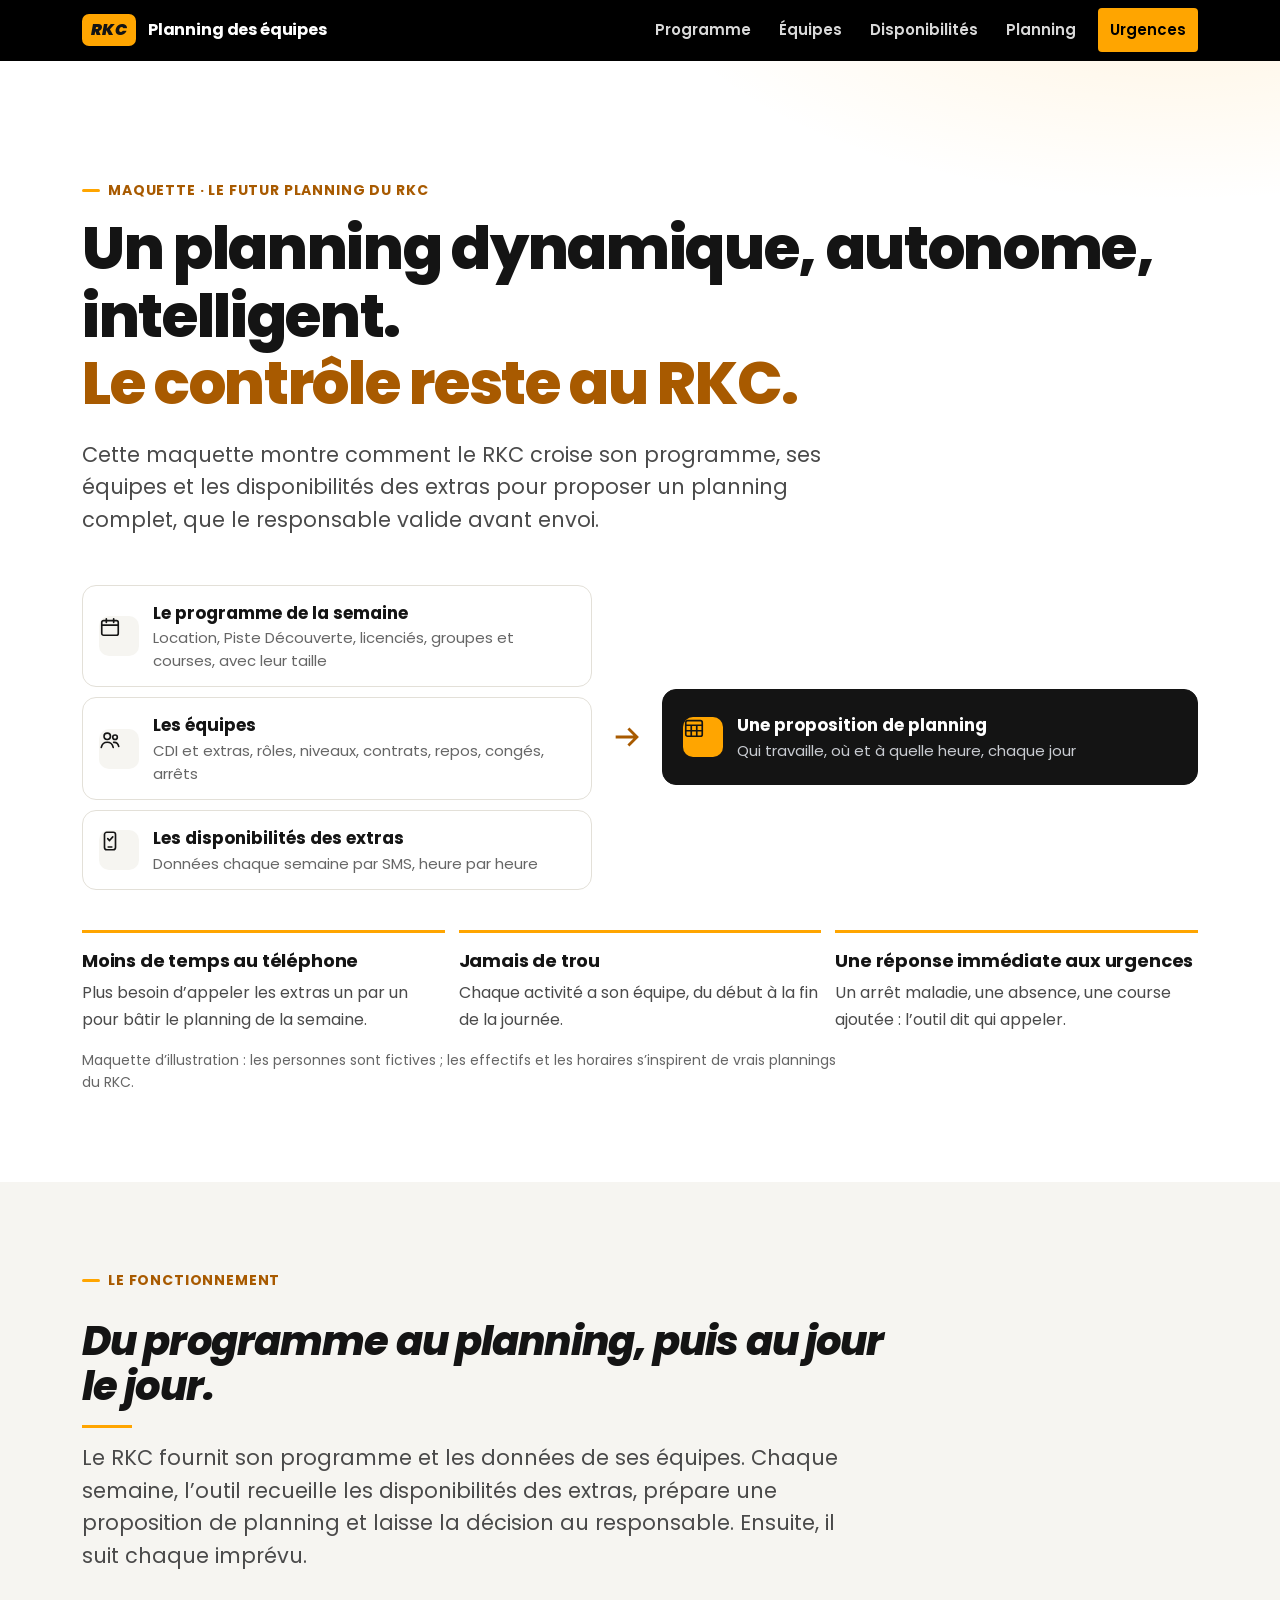
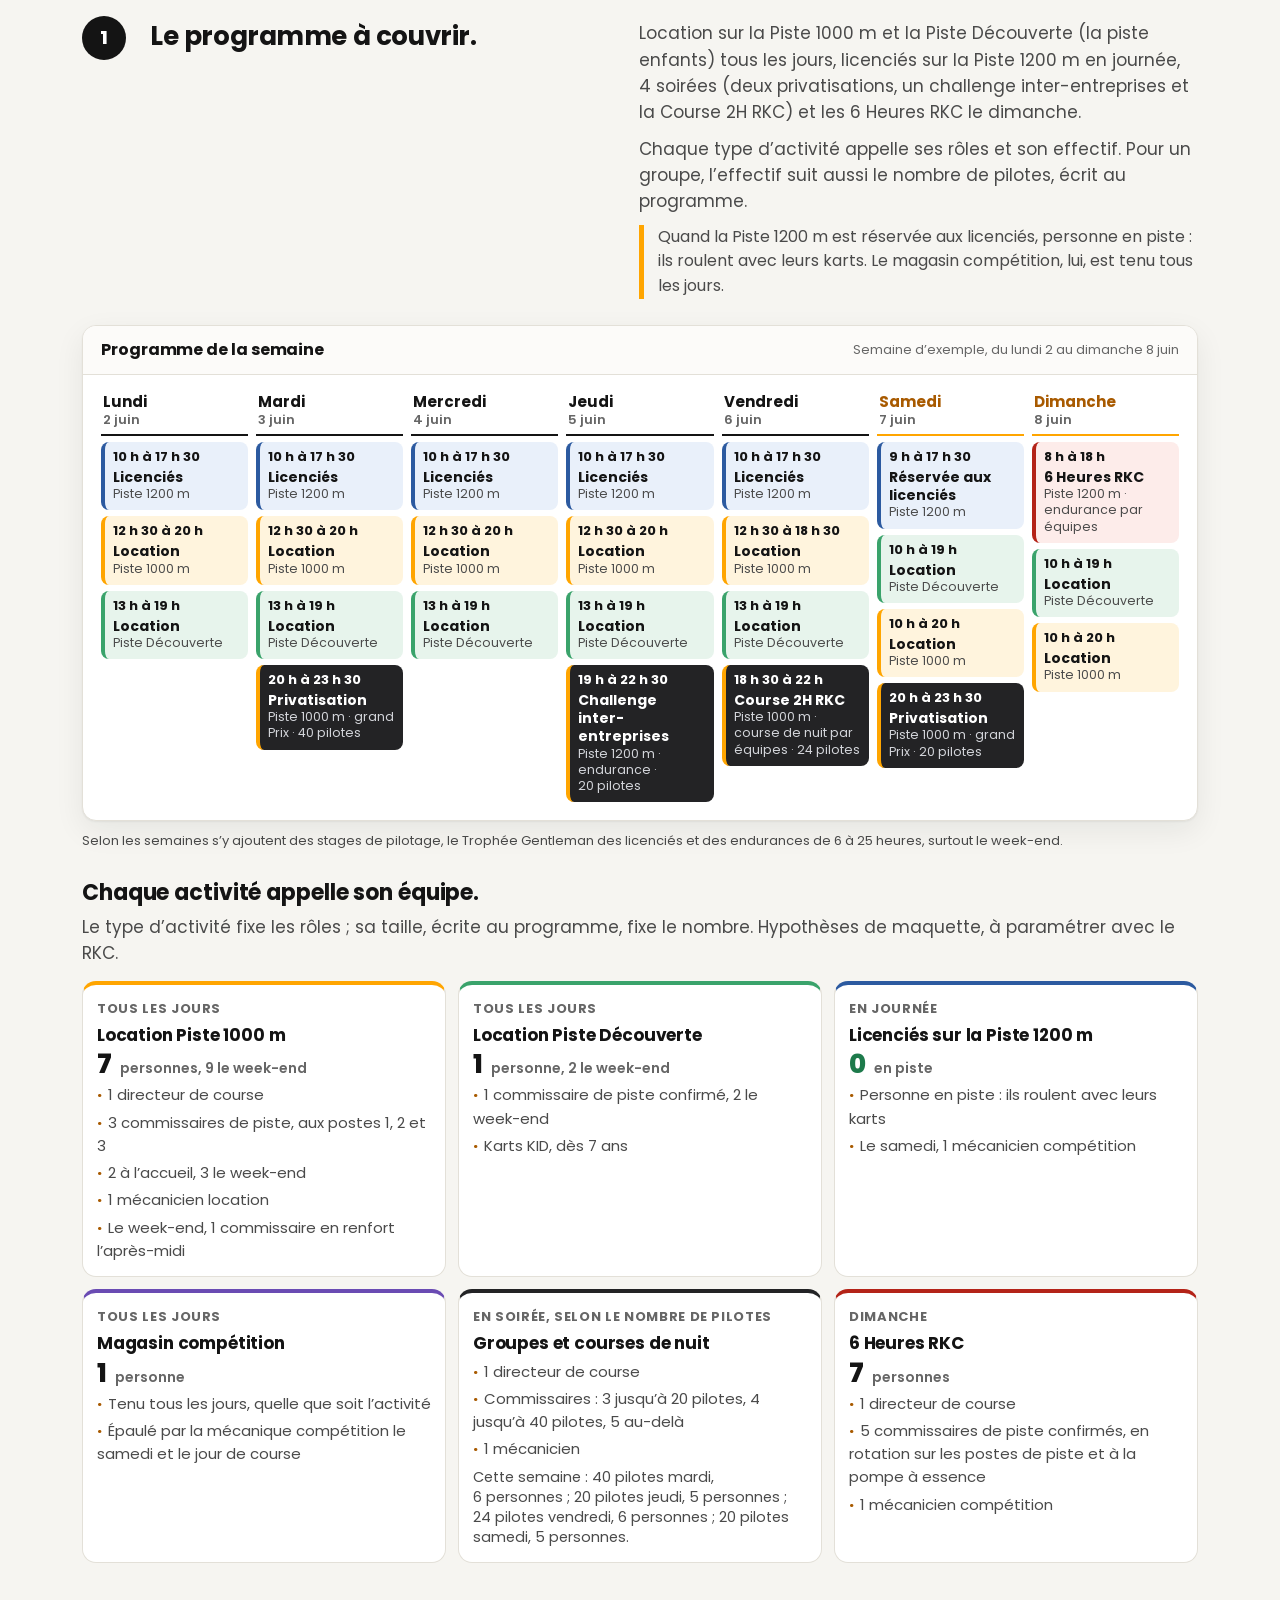
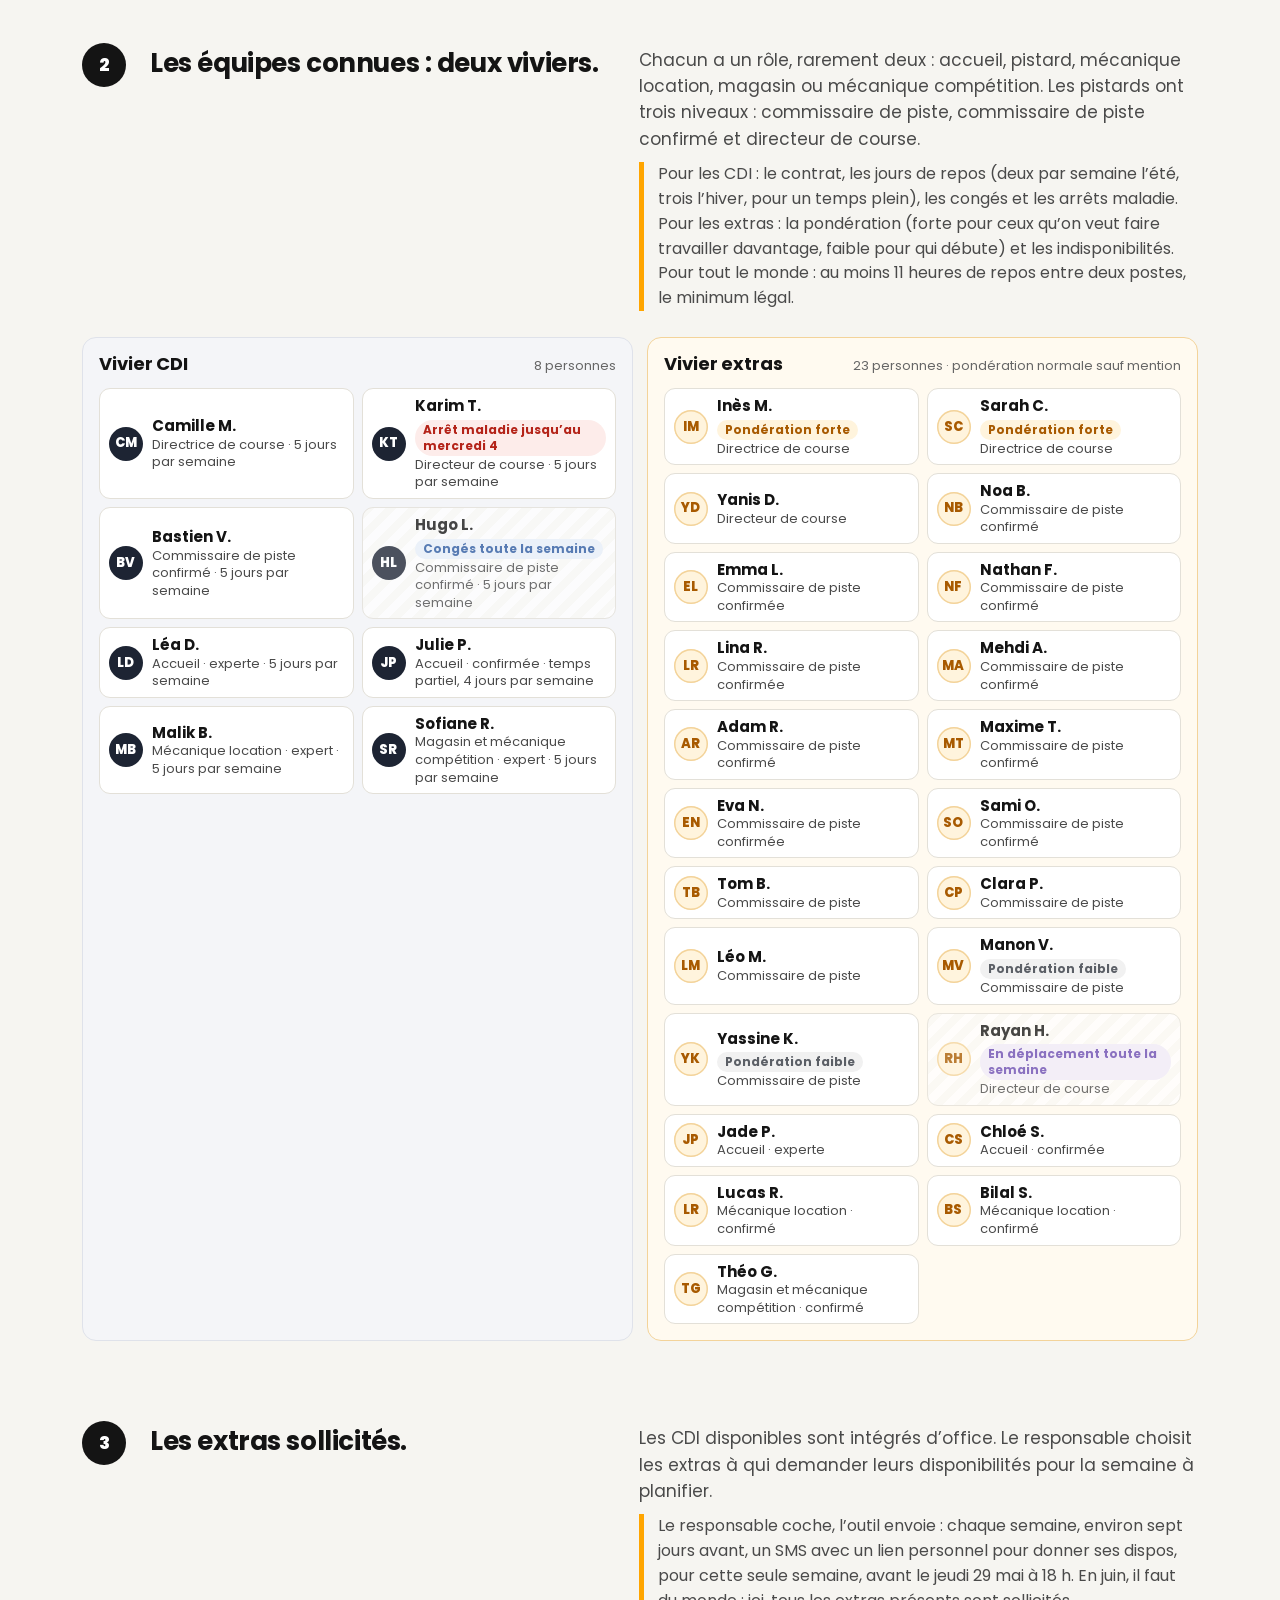
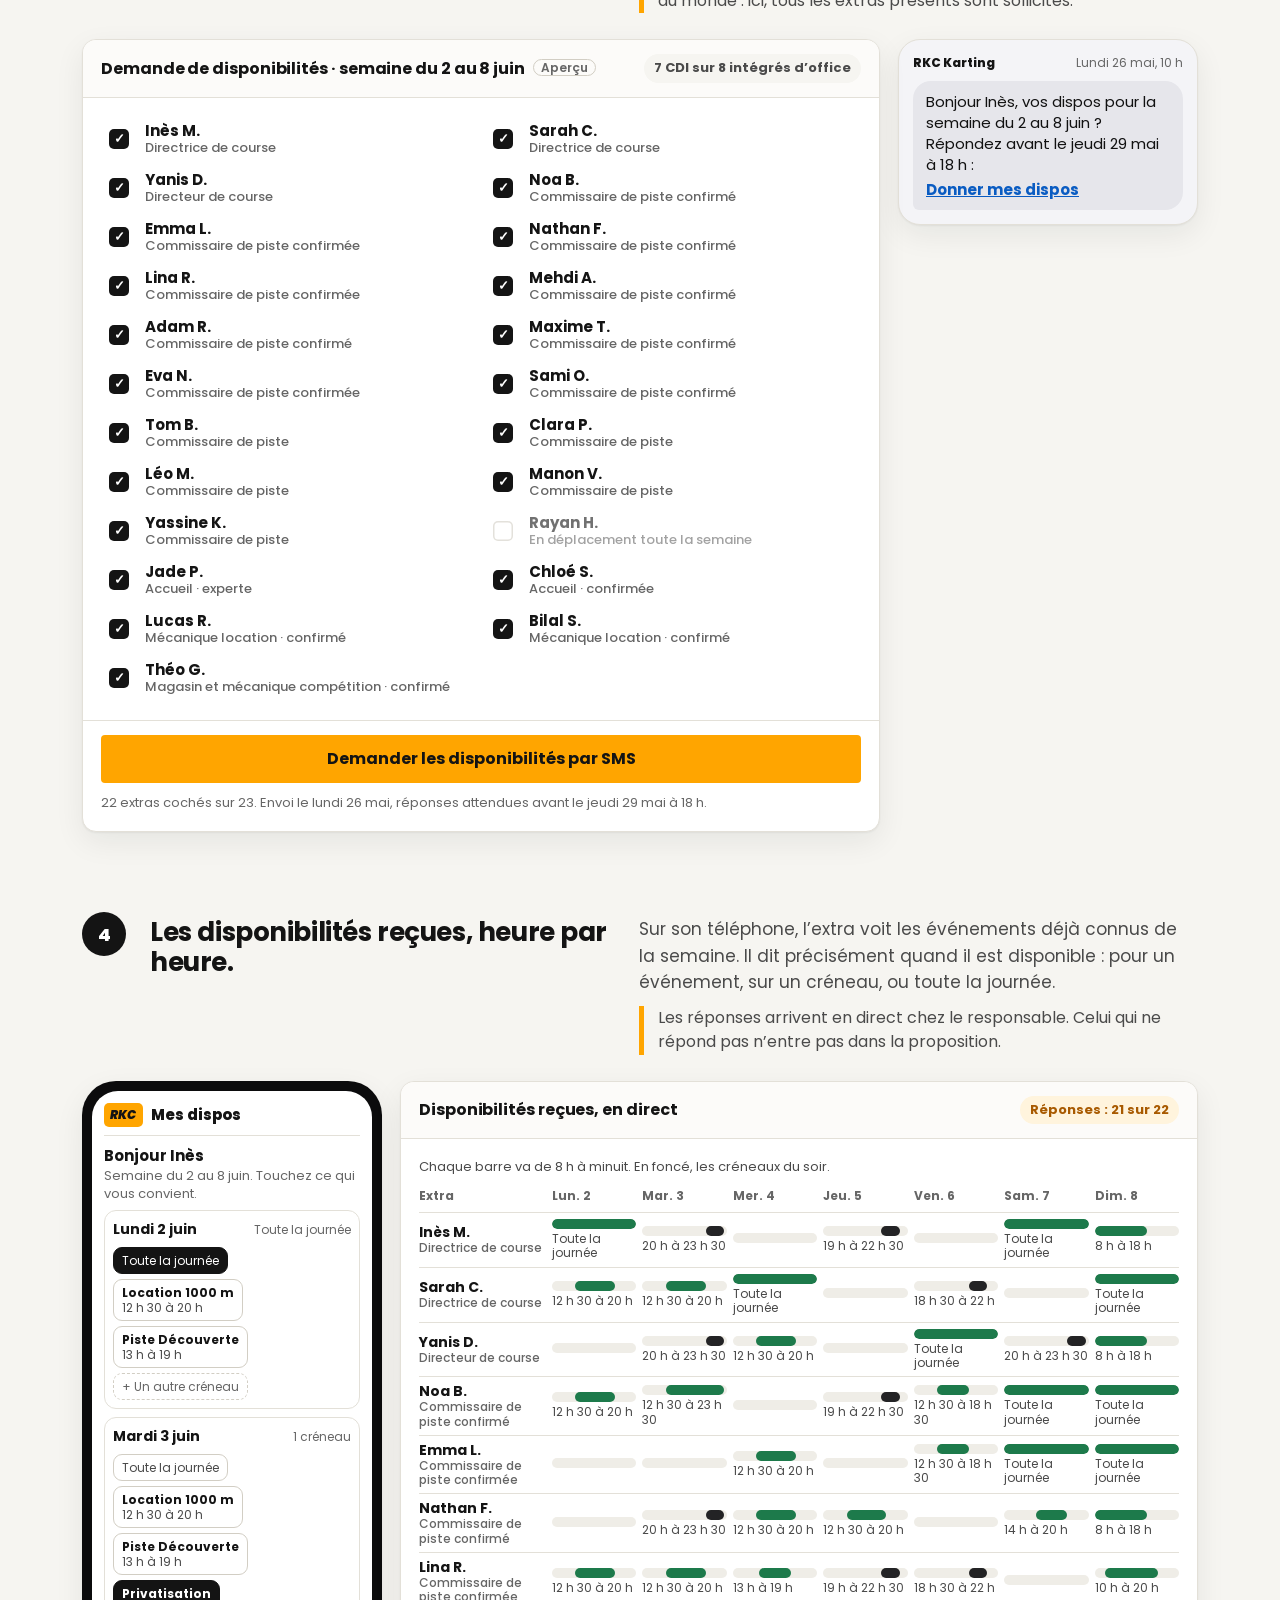
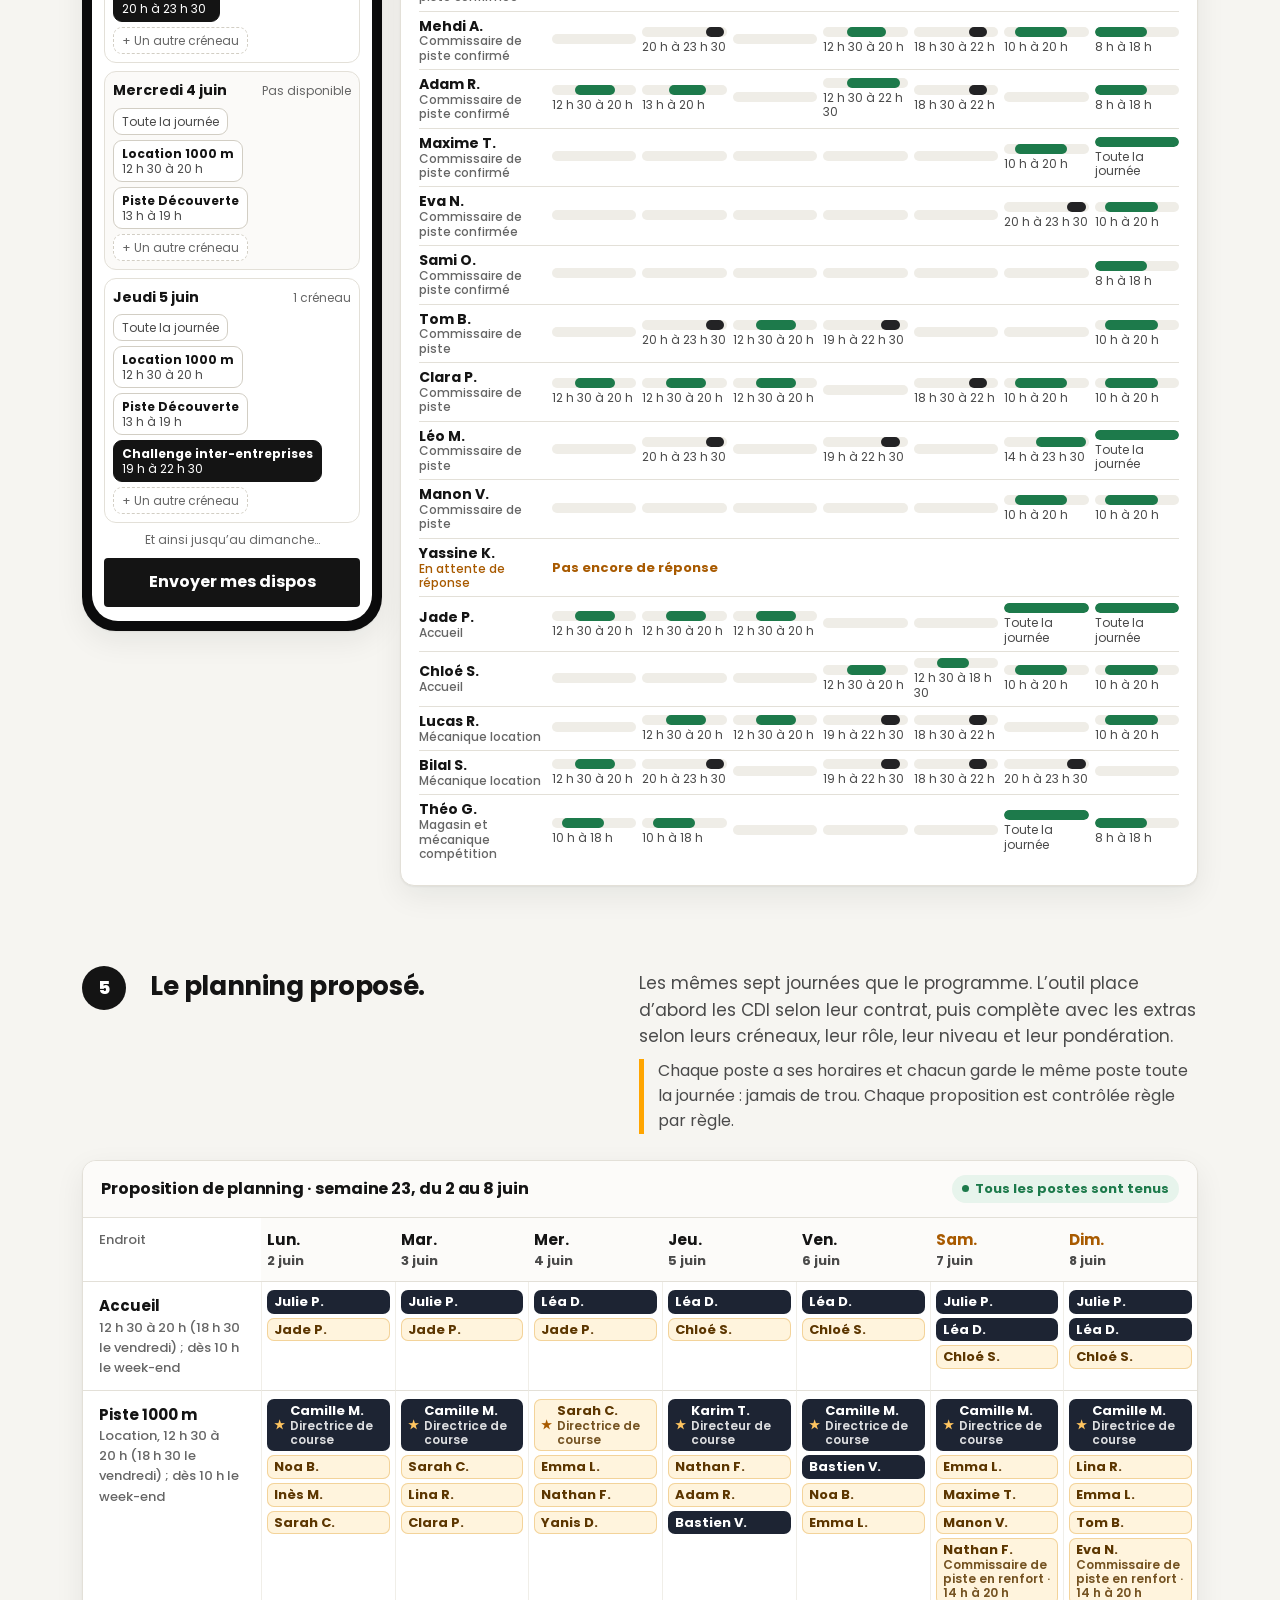
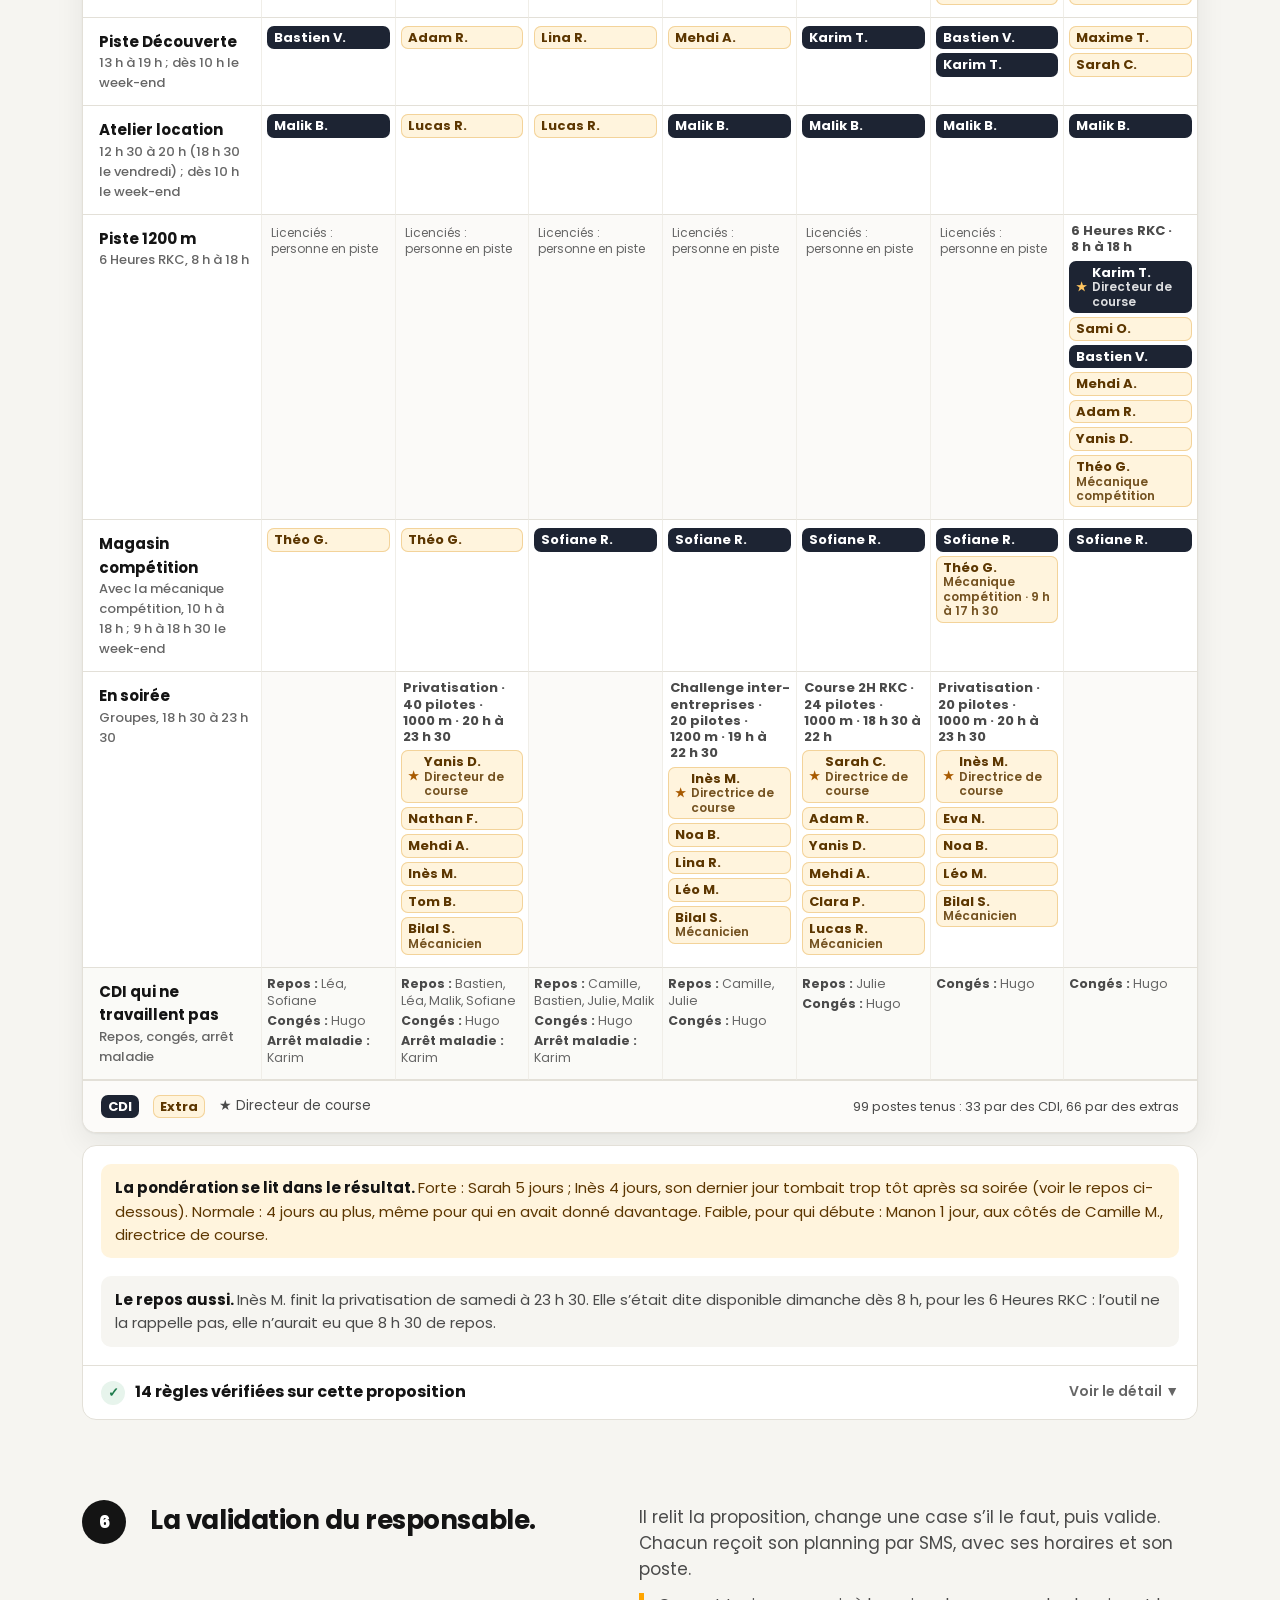
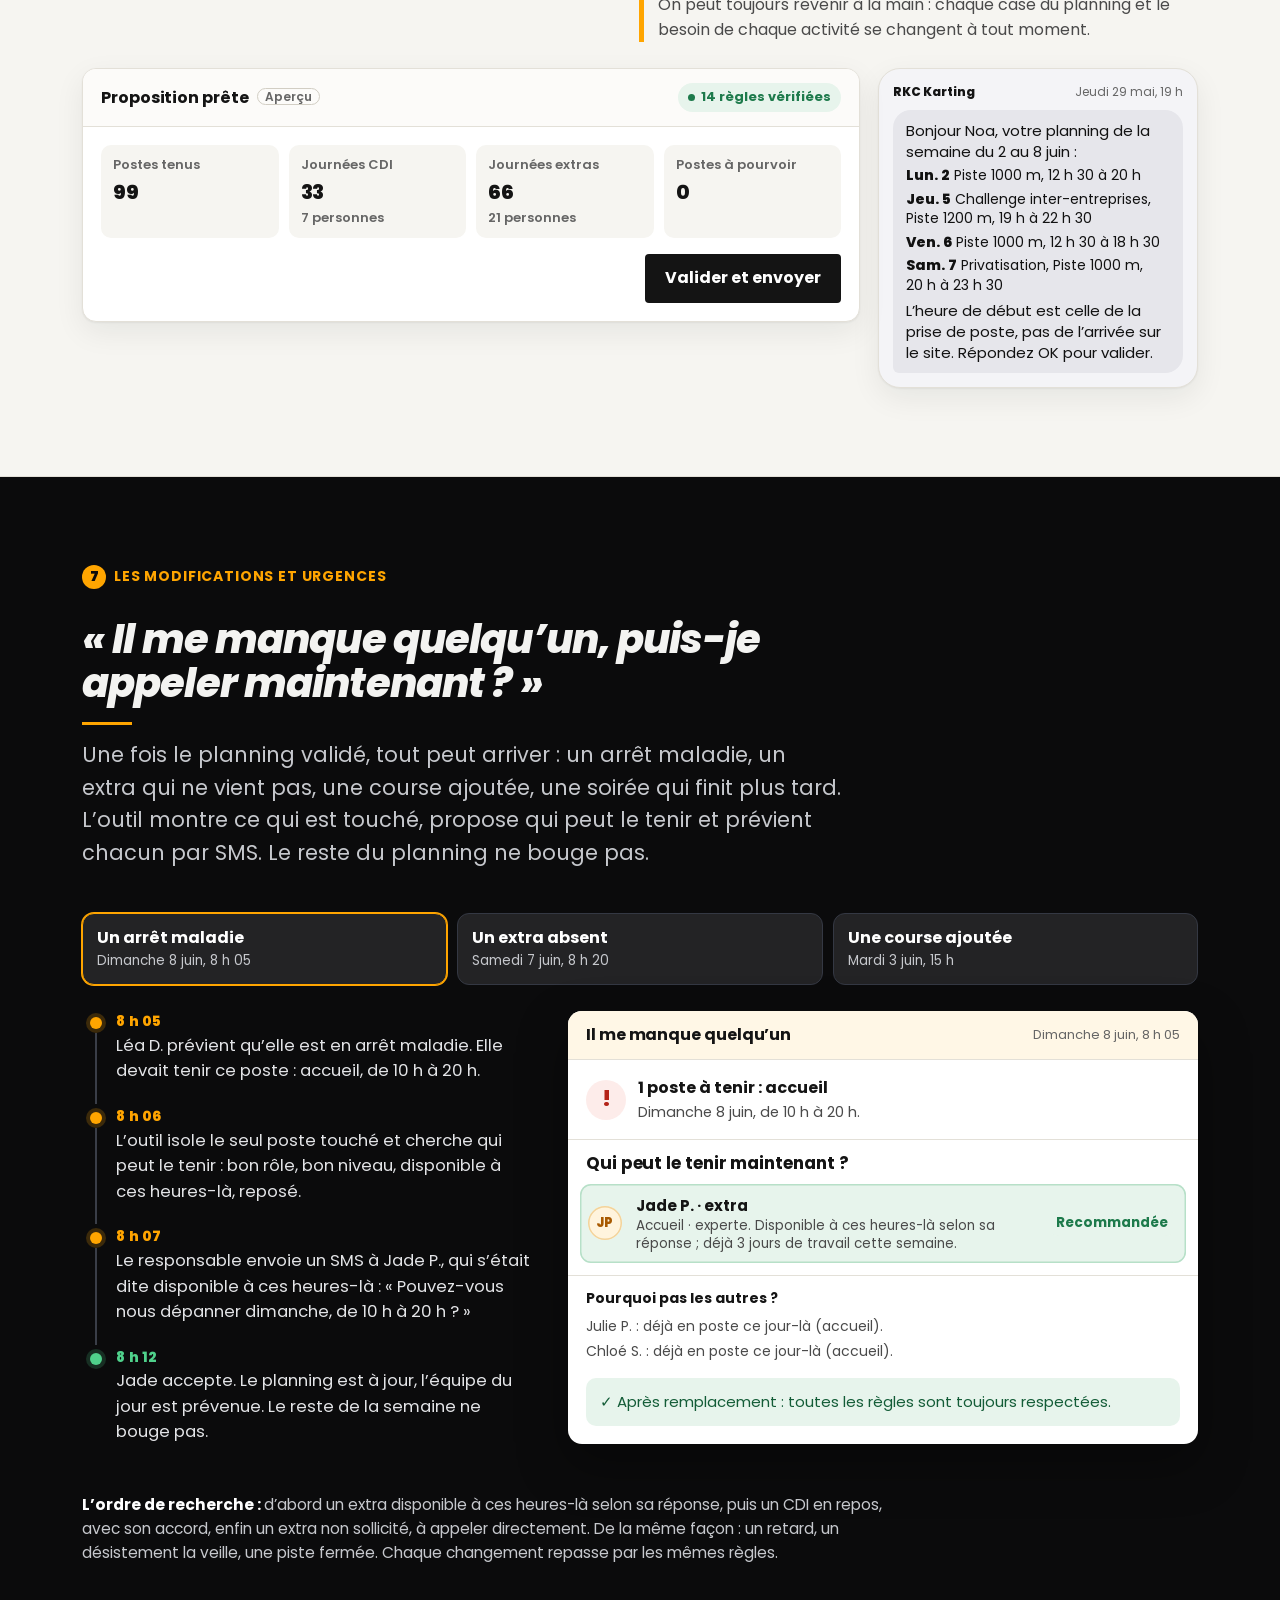
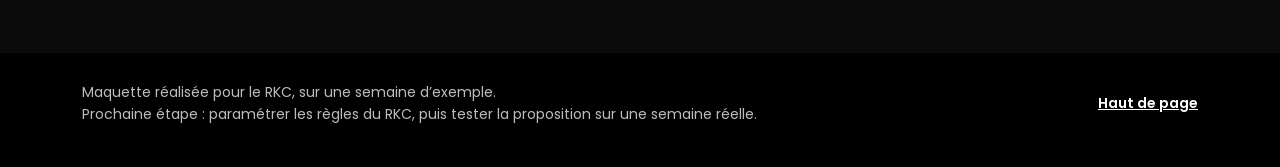
==== commit 2779e7c6: "Maquette RKC : retouches de relecture (piste enfants, format des groupes, semaine 23, prise de poste" ====
--- a/index.html
+++ b/index.html
@@ -1543,7 +1543,7 @@
         if (debutants.length && !expert) e.push(ctx.jour[j].nom + ' : débutant sans expert sur ' + libellePoste(ctx, poste));
       }
     }
-    regle('rkc', 'Au plus un débutant par poste, toujours aux côtés d’un expert', e);
+    regle('rkc', 'Au plus un débutant par poste, toujours aux côtés d’un expert (pour les pistards : un commissaire de piste aux côtés d’un directeur de course)', e);
 
     e = [];
     for (const p of d.personnes.filter((x) => x.type === 'CDI')) {
@@ -1703,7 +1703,7 @@
   const NBSP = ' ';
   function typo(s) {
     return String(s)
-      .replace(/(\d) (h|m|min|juin|mai|jours?|journées?|postes?|personnes?|pilotes?|extras?|CDI|heures|sur|commissaires?|réponses?|règles?)(?=[\s.,:;!?)]|$)/g, '$1' + NBSP + '$2')
+      .replace(/(\d) (h|m|min|juin|mai|ans|oui|non|jours?|journées?|postes?|personnes?|pilotes?|extras?|CDI|heures|sur|commissaires?|réponses?|règles?|soirées?|directeurs?|directrices?|mécaniciens?|créneaux?|semaines?|équipes?|groupes?)(?=[\s.,:;!?)]|$)/g, '$1' + NBSP + '$2')
       .replace(/ · /g, NBSP + '· ')
       .replace(/([A-Za-zÀ-ÿ]) ([A-Z]\.)(?=[\s,:;!?)]|$)/g, '$1' + NBSP + '$2')
       .replace(/ h (\d)/g, ' h' + NBSP + '$1')
@@ -1793,7 +1793,7 @@
   }
   function rendreTexteProgramme(cible) {
     cible.append(
-      h('p', null, 'Location sur la Piste 1000 m et la Piste Découverte tous les jours, licenciés sur la Piste 1200 m en journée, ' + groupes.length + ' soirées (' + soirees() + ') et les ' + course.libelle + ' le dimanche.'),
+      h('p', null, 'Location sur la Piste 1000 m et la Piste Découverte (la piste enfants) tous les jours, licenciés sur la Piste 1200 m en journée, ' + groupes.length + ' soirées (' + soirees() + ') et les ' + course.libelle + ' le dimanche.'),
       h('p', null, 'Chaque type d’activité appelle ses rôles et son effectif. Pour un groupe, l’effectif suit aussi le nombre de pilotes, écrit au programme.'),
       h('p', { class: 'note' }, 'Quand la Piste 1200 m est réservée aux licenciés, personne en piste : ils roulent avec leurs karts. Le magasin compétition, lui, est tenu tous les jours.'));
   }
@@ -1808,7 +1808,7 @@
       else if (a.type === 'enfants') { titre = 'Location'; classe = 'enfants'; }
       else if (a.type === 'licencies') { titre = j.cle === 'sam' ? 'Réservée aux licenciés' : 'Licenciés'; classe = 'p1200'; }
       else if (a.type === 'course') { titre = a.libelle; classe = 'course'; detail = a.piste + ' · endurance par équipes'; }
-      else { titre = a.libelle; classe = 'soir'; detail = a.piste + ' · ' + a.pilotes + ' pilotes'; }
+      else { titre = a.libelle; classe = 'soir'; detail = a.piste + ' · ' + (a.format ? a.format.charAt(0).toLowerCase() + a.format.slice(1) + ' · ' : '') + a.pilotes + ' pilotes'; }
       return { debut: x.debut, fin: x.fin, titre, classe, detail };
     }).sort((x, y) => x.debut - y.debut || x.fin - y.fin);
   }
@@ -1974,7 +1974,7 @@
   function rendreDisponibilites(cible) {
     const sol = d.sollicites.map(personne);
     const recues = sol.filter((p) => d.reponses[p.id]).length;
-    const tete = h('div', { class: 'dispos-ligne tete', 'aria-hidden': 'true' }, h('span', null, 'Extra'), d.jours.map((j) => h('span', null, j.court.replace('.', '') + ' ' + j.date)));
+    const tete = h('div', { class: 'dispos-ligne tete', 'aria-hidden': 'true' }, h('span', null, 'Extra'), d.jours.map((j) => h('span', null, j.court + ' ' + j.date)));
     const lignes = sol.map((p) => {
       const attente = !d.reponses[p.id];
       return h('div', { class: 'dispos-ligne' + (attente ? ' attente' : '') },
@@ -2102,7 +2102,7 @@
     const vides = (plan.manques || []).length;
     cible.append(h('div', { class: 'ecran' },
       h('div', { class: 'ecran-barre' },
-        h('h4', null, 'Proposition de planning · semaine du 2 au 8 juin'),
+        h('h4', null, 'Proposition de planning · semaine 23, du 2 au 8 juin'),
         vides
           ? h('span', { class: 'pastille rouge' }, h('span', { class: 'point' }), pluriel(vides, 'poste à pourvoir', 'postes à pourvoir'))
           : h('span', { class: 'pastille vert' }, h('span', { class: 'point' }), 'Tous les postes sont tenus')),
@@ -2157,6 +2157,16 @@
     return null;
   }
 
+  // « , aux côtés de [nom], directrice de course » : l'expert de son poste, ce jour-là
+  function aCotes(p) {
+    for (const j of d.jours) {
+      const a = (PLAN.affectations[j.cle] || []).find((x) => x.personne === p.id);
+      if (!a) continue;
+      const exp = (PLAN.affectations[j.cle] || []).find((x) => x.place.poste === a.place.poste && x.place.expert);
+      if (exp) { const e = personne(exp.personne); return ', aux côtés de ' + e.nom + ', ' + roleAffiche(e, exp.place.role).toLowerCase(); }
+    }
+    return '';
+  }
   function rendreNotesPlanning(cible, plan) {
     const jours = (id) => joursTravailles(plan, id).length;
     const fortes = d.personnes.filter((p) => p.type === 'Extra' && p.ponderation === 'forte' && jours(p.id));
@@ -2172,7 +2182,7 @@
       }).join(' ; ');
       const maxNormale = Math.max(...normales.map((p) => jours(p.id)));
       ecran.append(h('p', { class: 'ponderation-resultat', style: 'margin-top:18px' }, h('strong', null, 'La pondération se lit dans le résultat. '),
-        'Forte : ' + fortesTxt + '. Normale : ' + maxNormale + ' jours au plus, même pour qui en avait donné davantage. Faible, pour qui débute : ' + faibles.map((p) => prenom(p) + ' ' + pluriel(jours(p.id), 'jour', 'jours')).join(', ') + ', toujours aux côtés d’un directeur de course.'));
+        'Forte : ' + fortesTxt + '. Normale : ' + maxNormale + ' jours au plus, même pour qui en avait donné davantage. Faible, pour qui débute : ' + faibles.map((p) => prenom(p) + ' ' + pluriel(jours(p.id), 'jour', 'jours') + aCotes(p)).join(', ') + '.'));
     }
     const ex = exRepos;
     if (ex) {
@@ -2213,7 +2223,7 @@
             h('div', null, h('dt', null, 'Postes à pourvoir'), h('dd', null, String((PLAN.manques || []).length)))),
           h('div', { class: 'actions-validation' },
             h('span', { class: 'bouton', 'aria-hidden': 'true' }, 'Valider et envoyer')))),
-      bulleSMS('Jeudi 29 mai, 19 h', ['Bonjour ' + prenom(exemple) + ', votre planning de la semaine du 2 au 8 juin :', lignesSms, 'L’heure indiquée est celle de la prise de poste. Répondez OK pour valider.'])));
+      bulleSMS('Jeudi 29 mai, 19 h', ['Bonjour ' + prenom(exemple) + ', votre planning de la semaine du 2 au 8 juin :', lignesSms, 'L’heure de début est celle de la prise de poste, pas de l’arrivée sur le site. Répondez OK pour valider.'])));
   }
 
   // ---------- 7. Les modifications et urgences ----------
@@ -2303,7 +2313,8 @@
       h('li', null, h('span', { class: 'heure' }, ajouteMinutes(heure, 1)), h('p', null, 'L’outil calcule l’équipe comme pour tout groupe : ' + a.pilotes + ' pilotes, donc ' + equipe + '. ' + (tout ? pluriel(tout, 'extra encore libre avait', 'extras encore libres avaient') + ' déjà donné ce créneau.' : 'Aucun extra encore libre ce soir-là n’avait donné ce créneau.'))),
       h('li', null, h('span', { class: 'heure' }, ajouteMinutes(heure, 2)), h('p', null, 'Le responsable envoie en un geste le SMS « Besoin de monde ' + j.nom.toLowerCase() + ' soir » aux ' + cibles.size + ' extras que l’outil a retenus : bon rôle, bon niveau, reposés, pas déjà en poste, sous leur plafond de pondération.')),
       h('li', { class: 'fin' }, h('span', { class: 'heure' }, derniere), h('p', null, oui.length + ' oui et ' + non.length + ' non : ' + (pourvues === nPlaces ? 'l’équipe est complète. Le responsable valide ; chacun reçoit son poste et son horaire. Le reste du planning ne bouge pas.' : (nPlaces - pourvues) + ' postes restent à pourvoir.'))));
-    const lignes = apres.places.map((x) => {
+    const ordreRole = (x) => (x.place.expert ? 0 : x.place.metier === 'piste' ? 1 : 2);
+    const lignes = apres.places.slice().sort((x, y) => ordreRole(x) - ordreRole(y)).map((x) => {
       const p = x.choisi && personne(x.choisi);
       const rep = p && s.reponsesDemande[p.id];
       return h('li', { class: 'place-ajout' + (p ? '' : ' a-pourvoir') },
@@ -2332,7 +2343,7 @@
     }
     for (const s of d.imprevus) onglets.append(h('button', { type: 'button', role: 'tab', 'data-id': s.id, onclick: () => montrer(s.id) }, h('strong', null, s.titre), h('span', null, s.quand)));
     cible.append(onglets, zone,
-      h('p', { class: 'autres-cas' }, h('strong', null, 'L’ordre de recherche : '), 'd’abord un extra disponible à ces heures-là selon sa réponse, puis un CDI en repos, avec son accord, enfin un extra non sollicité, à appeler directement. De la même façon : un retard, un désistement la veille, une soirée qui finit plus tard (l’outil revérifie le repos du lendemain), une piste fermée. Chaque changement repasse par les mêmes règles.'));
+      h('p', { class: 'autres-cas' }, h('strong', null, 'L’ordre de recherche : '), 'd’abord un extra disponible à ces heures-là selon sa réponse, puis un CDI en repos, avec son accord, enfin un extra non sollicité, à appeler directement. De la même façon : un retard, un désistement la veille, une piste fermée. Chaque changement repasse par les mêmes règles.'));
     montrer(d.imprevus[0].id);
   }
 
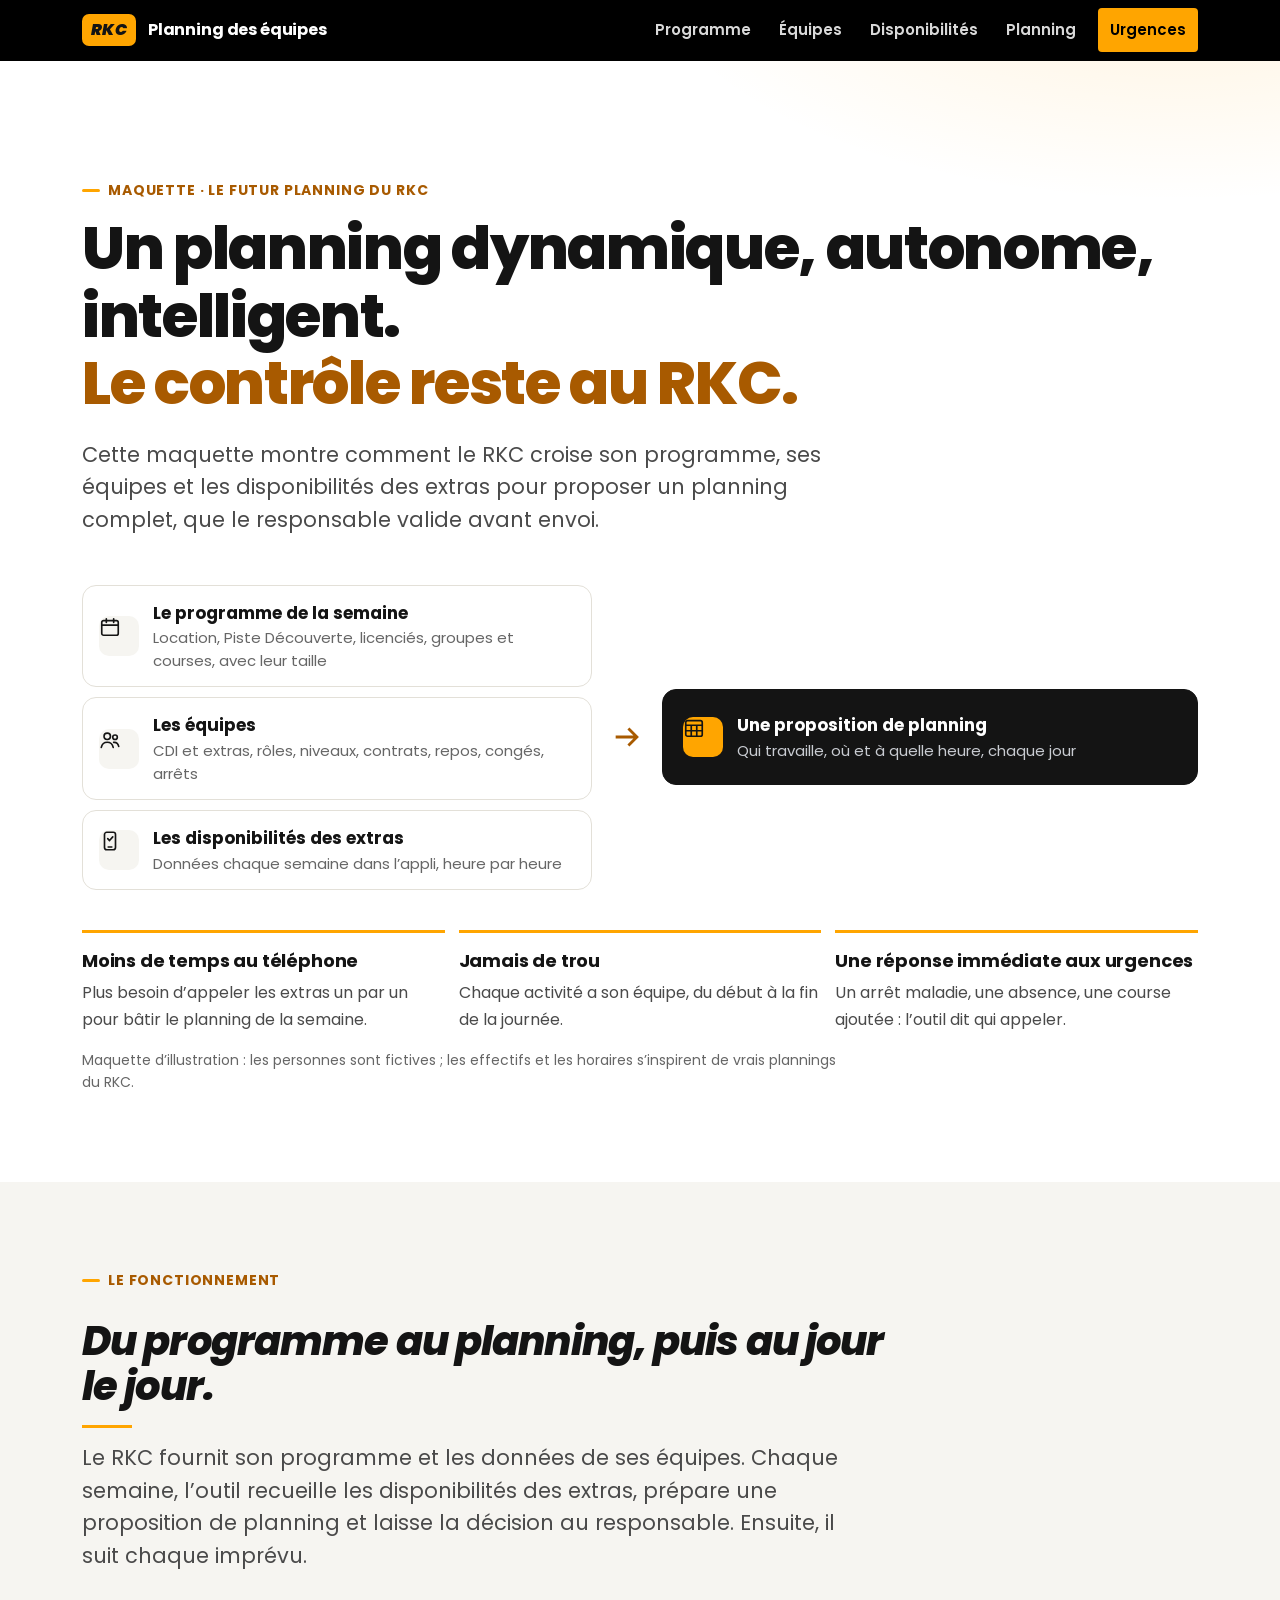
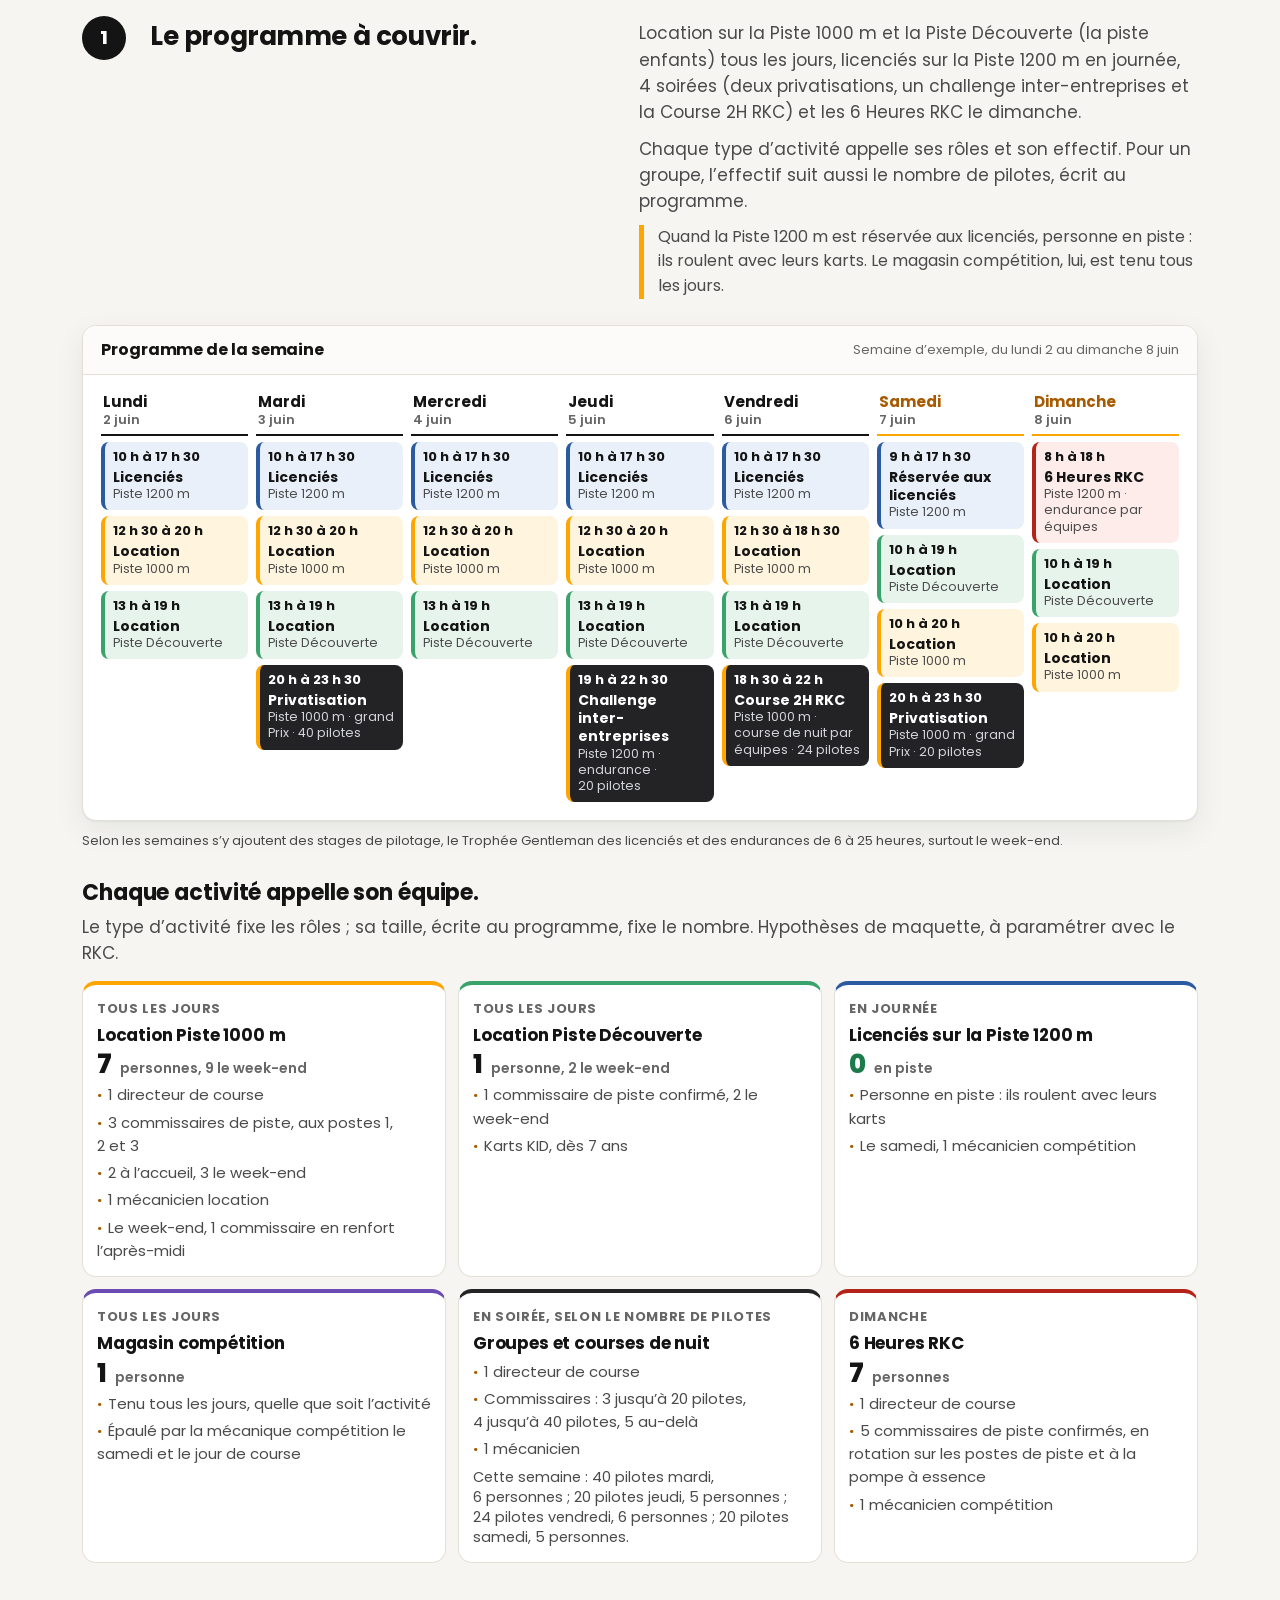
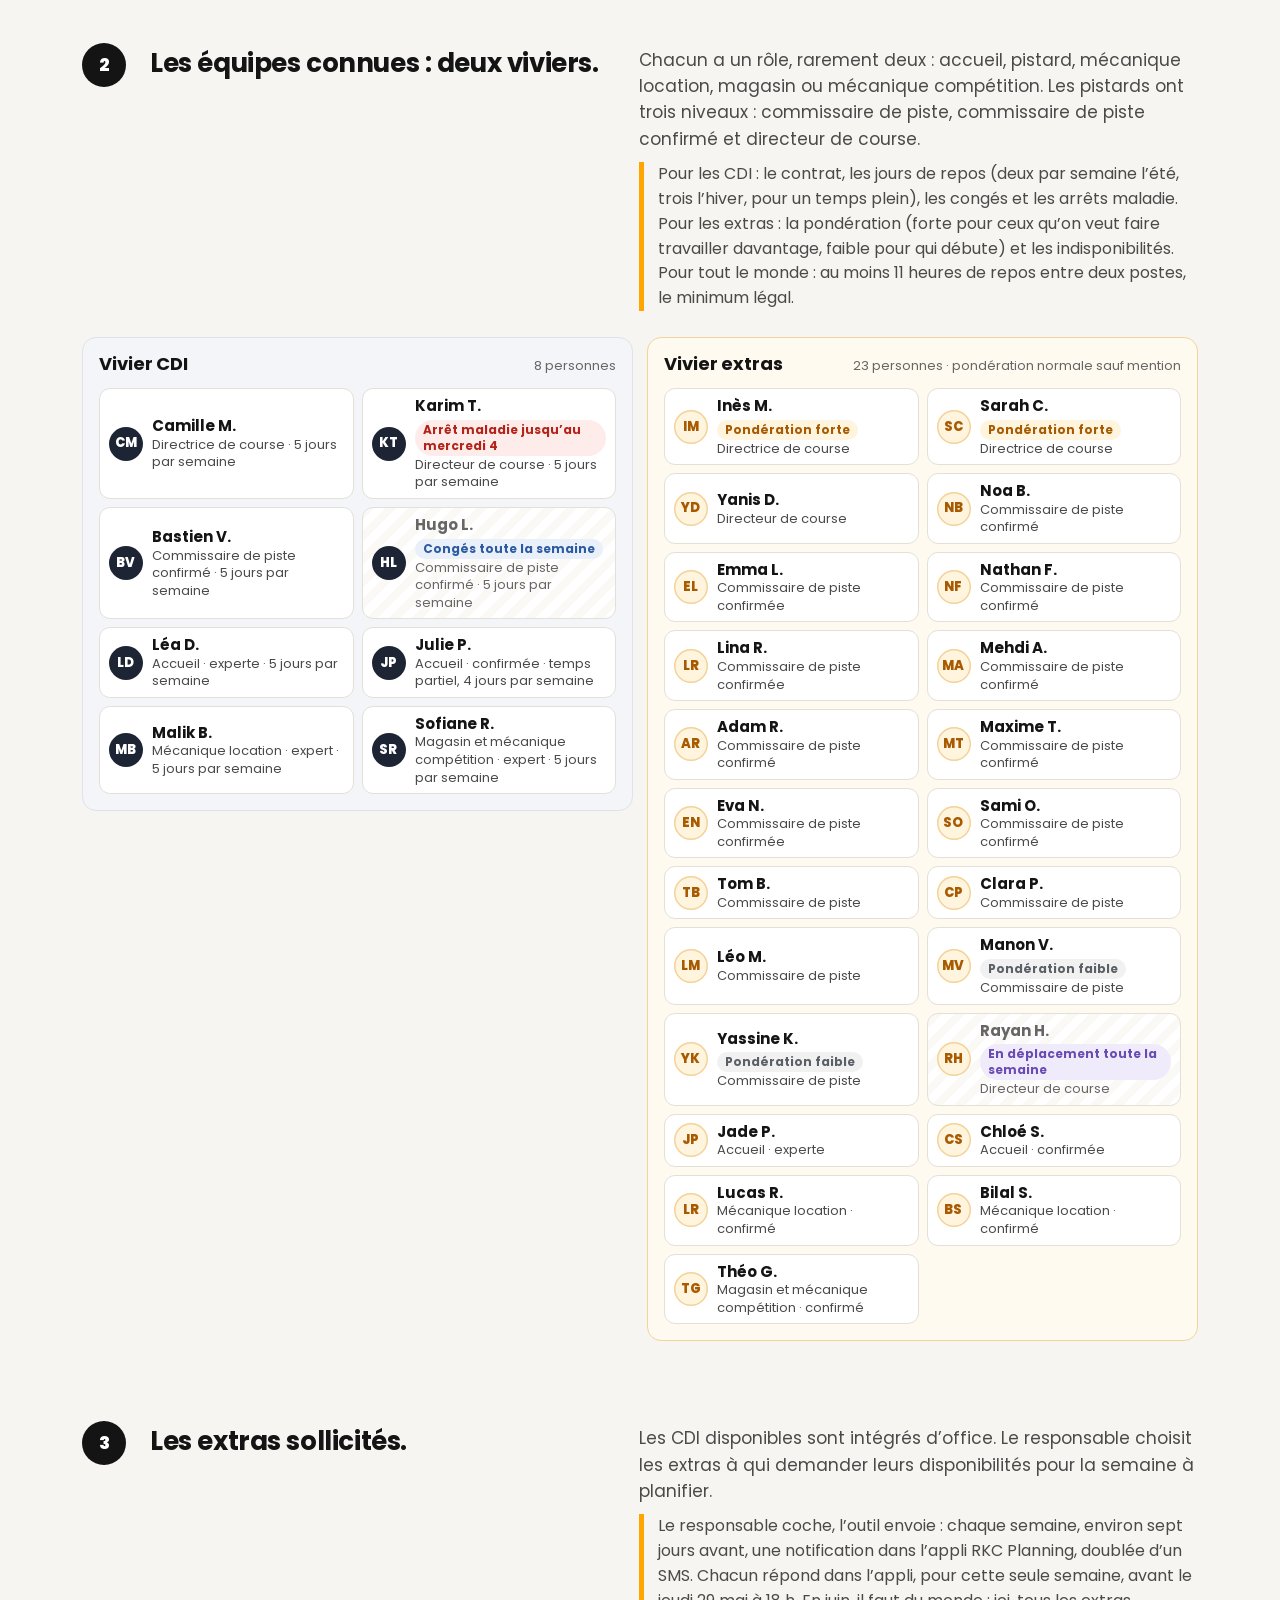
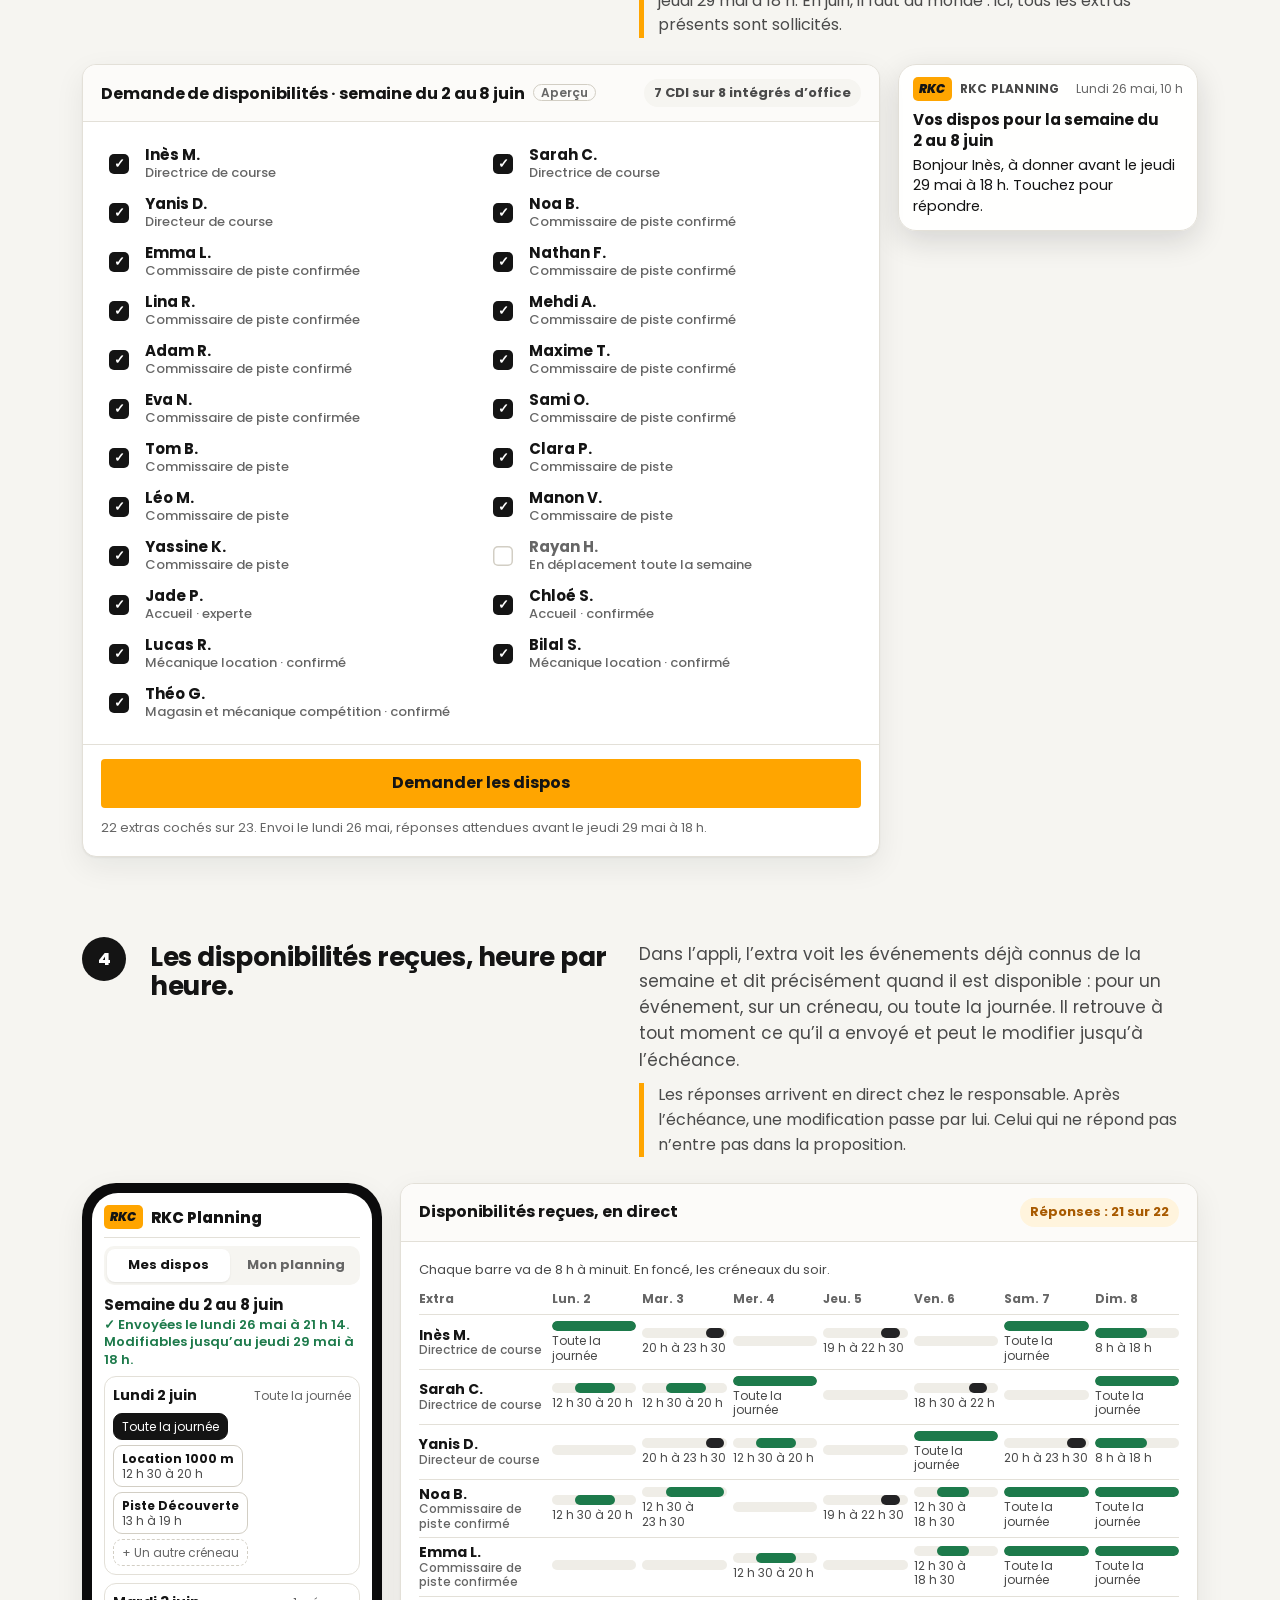
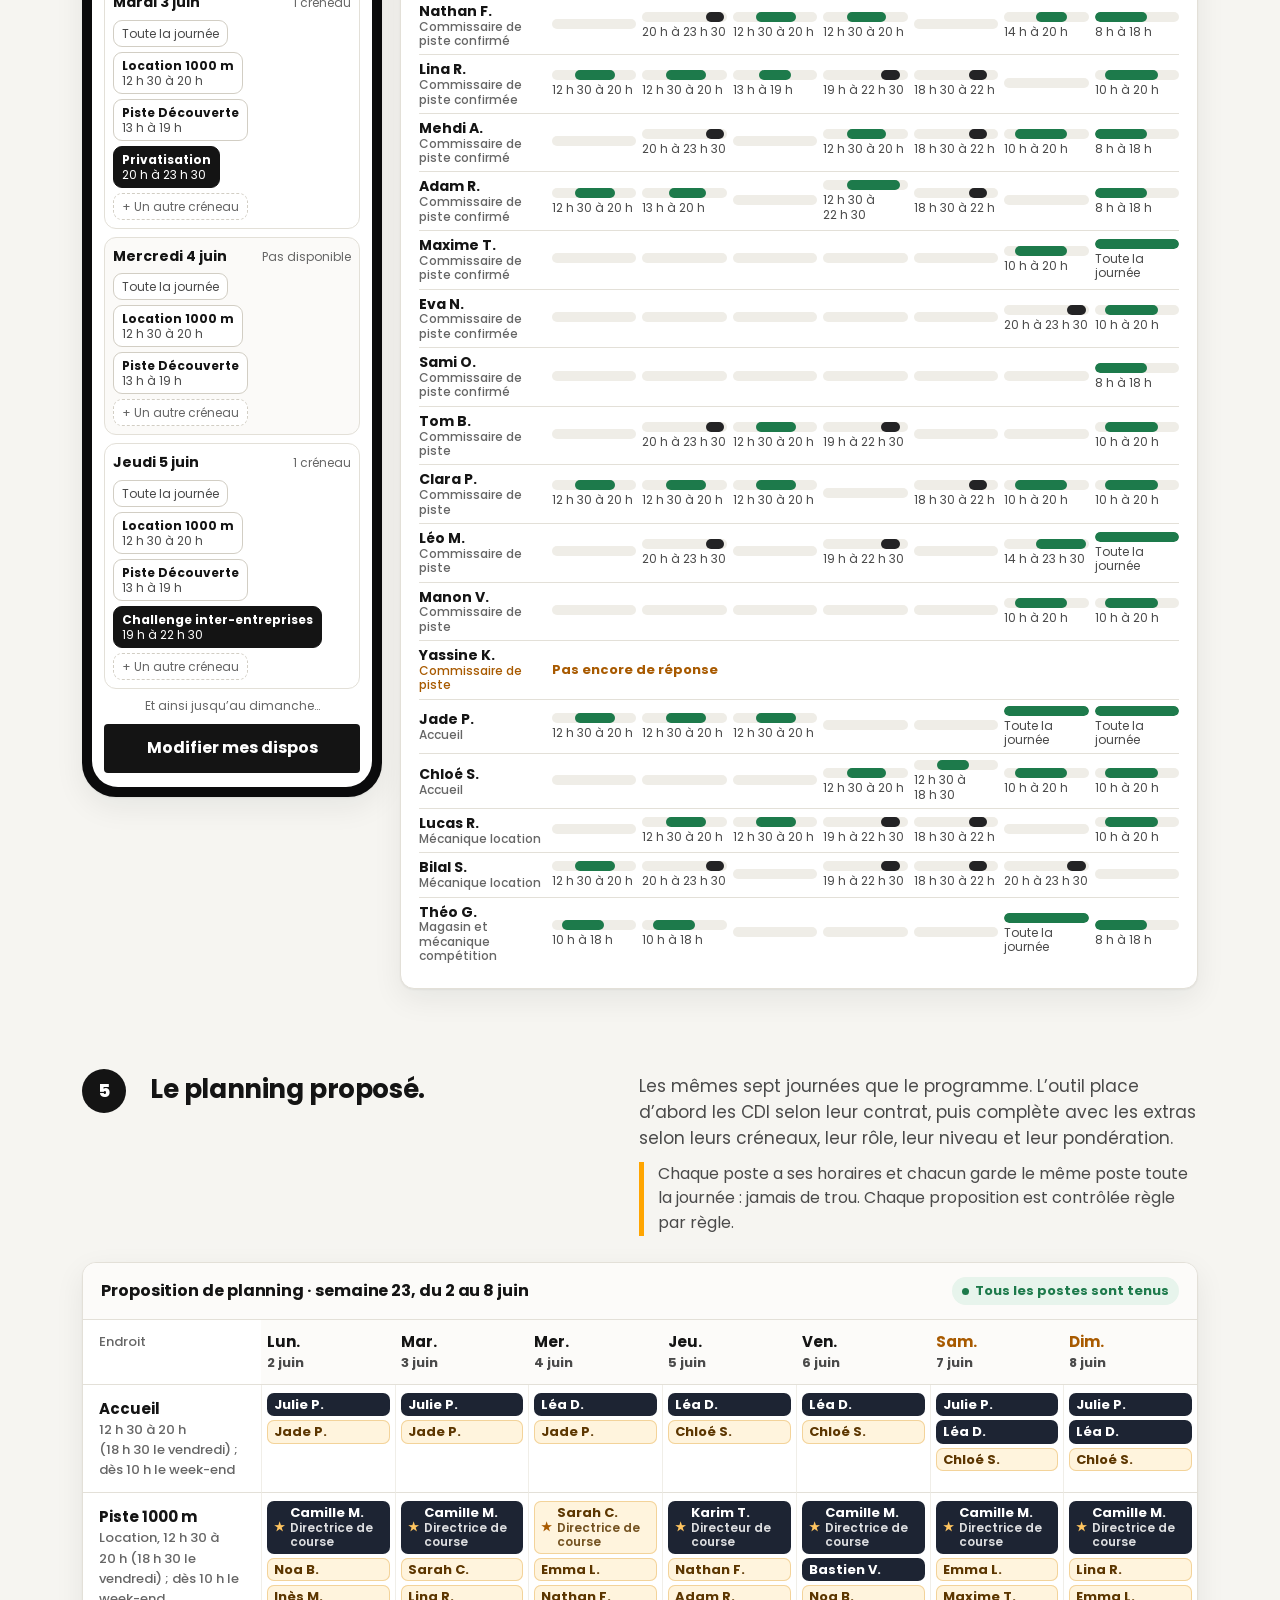
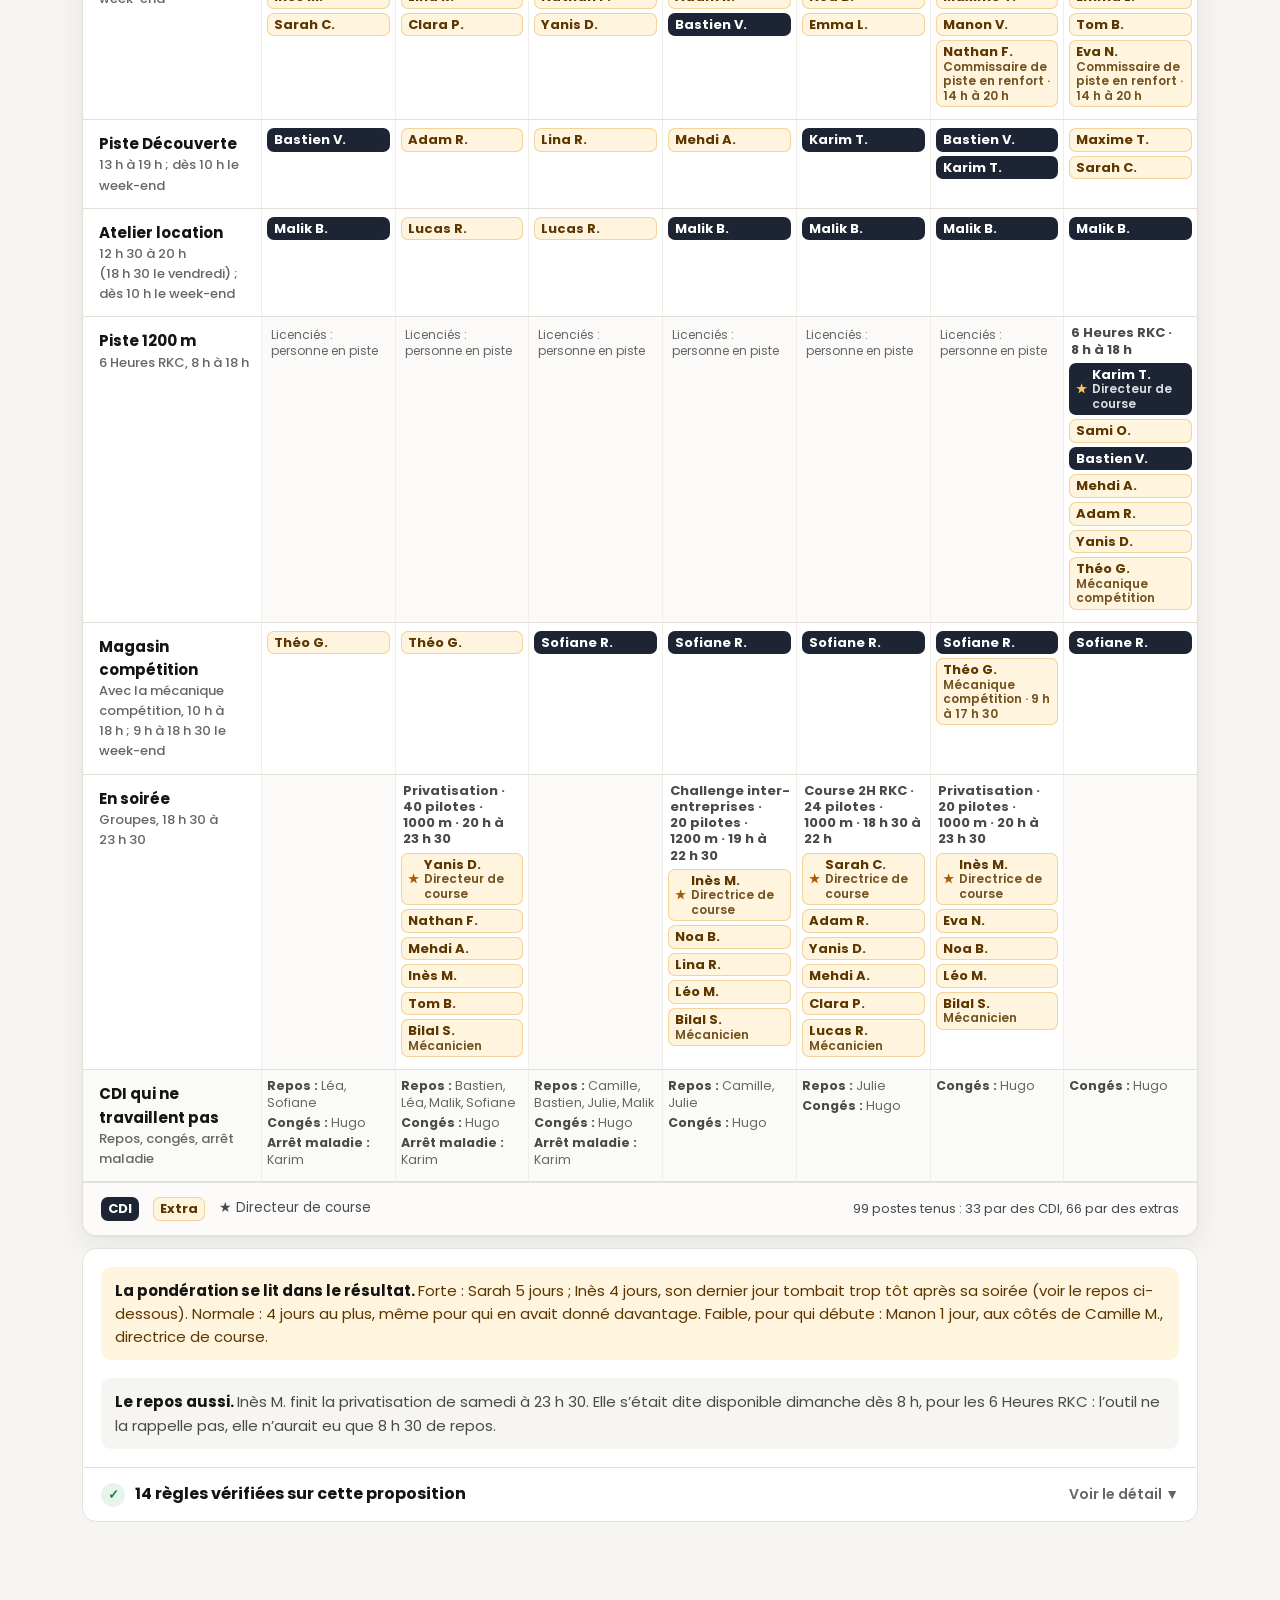
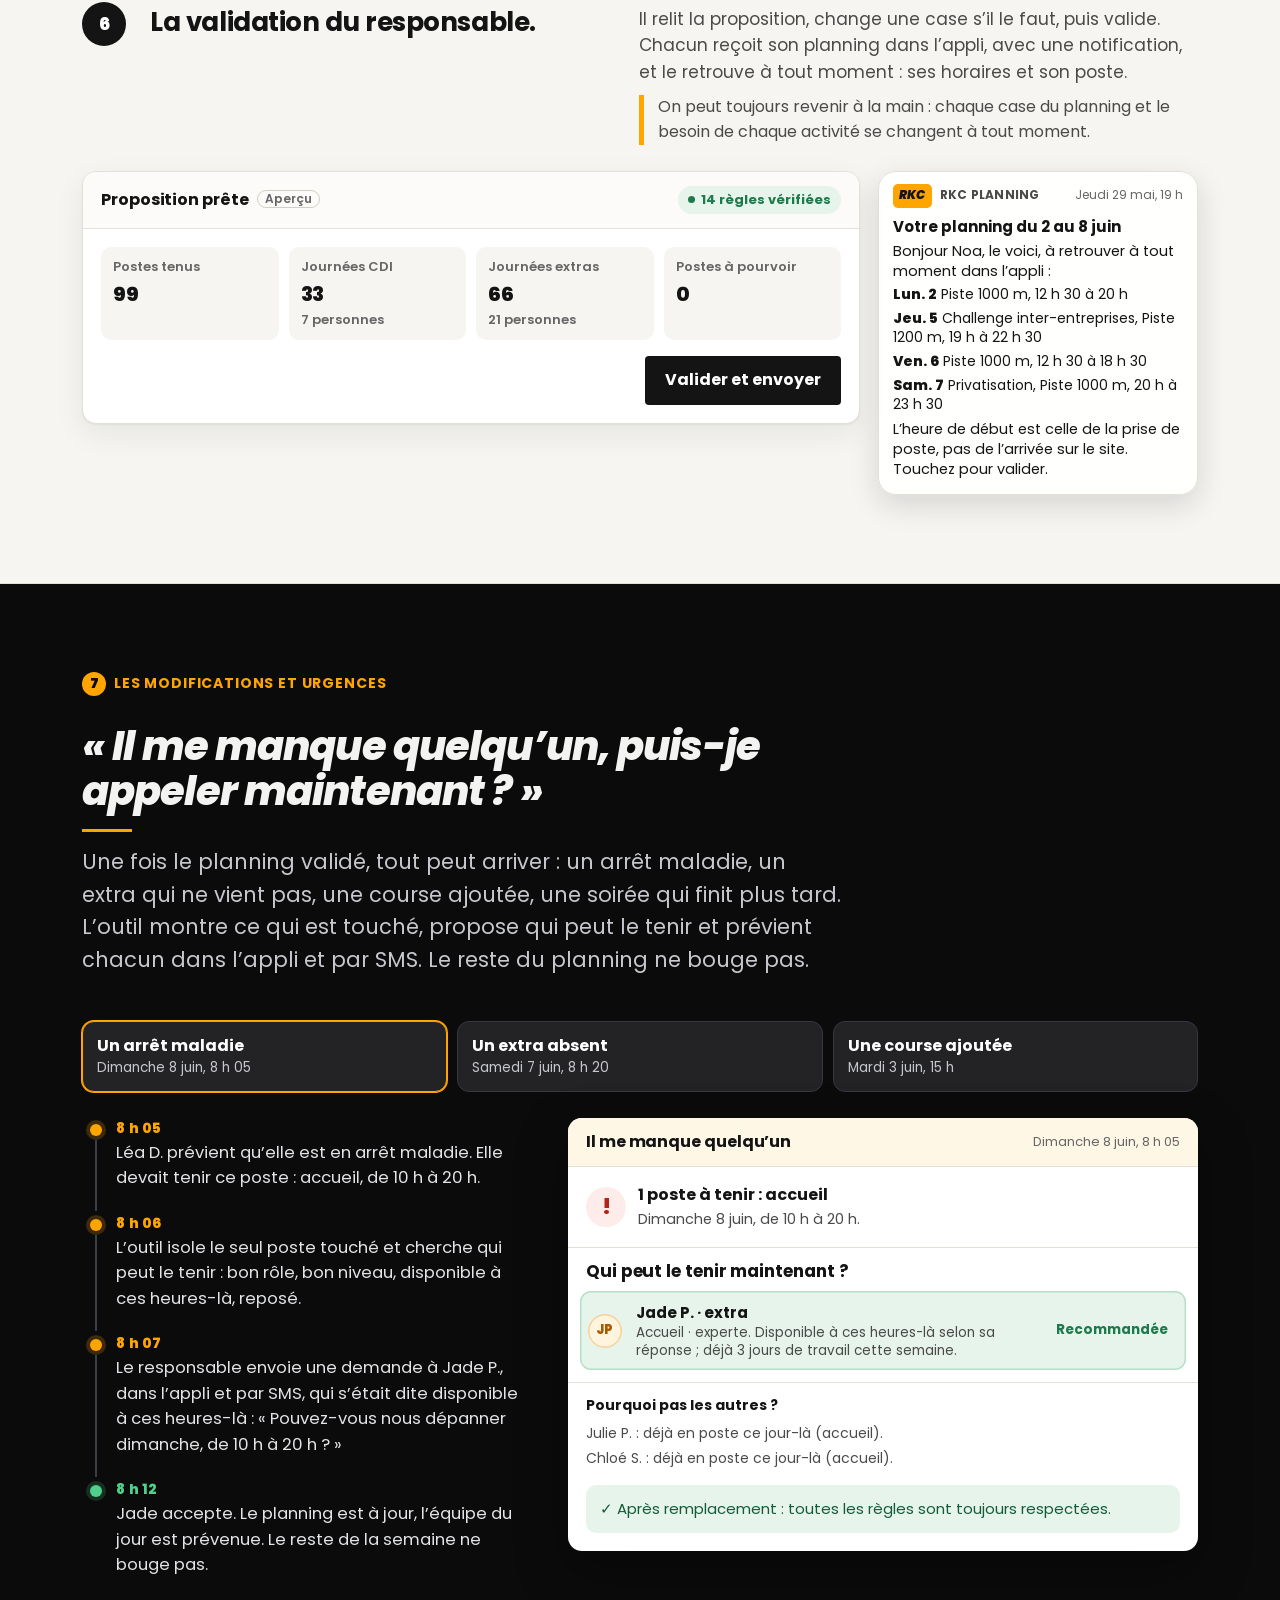
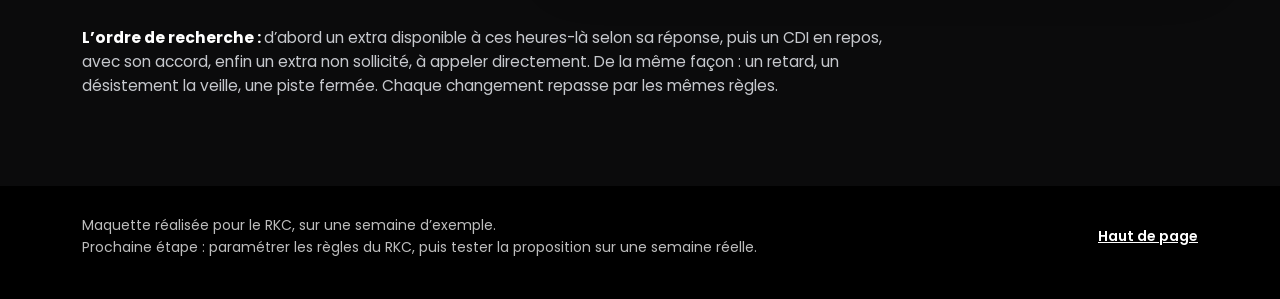
==== commit c84da8c8: "Maquette RKC : l'appli « RKC Planning » (dispos revues et modifiables, planning à tout moment) et re" ====
--- a/index.html
+++ b/index.html
@@ -652,6 +652,50 @@
 .cellule-dispo .heures { white-space: normal; overflow: visible; text-overflow: clip; }
 .autres-cas strong { color: #fff; }
 
+/* ---------- Retouches de rendu (relecture du 8 novembre au soir) ---------- */
+/* Les sept onglets des jours tiennent sur un petit téléphone */
+@media (max-width: 1023px) {
+  .onglets-jours { gap: 4px; padding: 12px 8px 4px; }
+  .onglets-jours button { flex: 1 1 0; min-width: 0; padding: 6px 0; }
+}
+/* La pastille « Recommandée » passe sous le nom sur téléphone */
+@media (max-width: 480px) {
+  .candidat { grid-template-columns: 38px minmax(0, 1fr); }
+  .candidat .pastille { grid-column: 2; justify-self: start; }
+}
+/* Les dispos en clair sur téléphone */
+.dispos-texte { display: none; }
+@media (max-width: 640px) {
+  .dispos-ligne .cellule-dispo, .dispos-ligne.tete { display: none; }
+  .dispos-texte { display: block; grid-column: 1 / -1; margin: 0; font-size: 13.5px; line-height: 1.45; color: var(--encre-2); }
+  .dispos-corps > p.tres-petit { display: none; }
+}
+/* Le programme plus compact sur téléphone : une ligne par activité */
+@media (max-width: 760px) {
+  .agenda-evt { padding: 6px 8px; grid-template-columns: 104px minmax(0, 1fr); }
+  .agenda-quoi b, .agenda-quoi span { display: inline; }
+  .agenda-quoi b::after { content: " · "; font-weight: 400; }
+  .agenda-quoi span { font-size: 13px; }
+}
+/* Les personnes indisponibles : grisées par la couleur, pas par l'opacité */
+.personne.indispo, .case.desactivee { opacity: 1; }
+.personne.indispo .personne-nom, .personne.indispo .personne-metiers, .case.desactivee .qui, .case.desactivee .qui small { color: #666666; }
+/* Les deux viviers gardent leur hauteur propre */
+.viviers { align-items: start; }
+@media (min-width: 701px) and (max-width: 999px) { .vivier.extras .personnes { grid-template-columns: repeat(2, minmax(0, 1fr)); } }
+
+/* ---------- L'appli RKC Planning : notification et onglets ---------- */
+.notif { background: rgba(255, 255, 255, .96); border-radius: 18px; padding: 12px 14px 14px; box-shadow: 0 10px 30px rgba(20, 22, 28, .14); border: 1px solid var(--ligne); max-width: 340px; width: 100%; display: grid; gap: 8px; }
+.notif-tete { display: flex; align-items: center; gap: 8px; font-size: 12px; color: var(--encre-3); }
+.notif-appli { font-weight: 700; color: var(--encre-2); letter-spacing: .02em; text-transform: uppercase; }
+.notif-heure { margin-left: auto; }
+.notif-corps { display: grid; gap: 4px; font-size: 14.5px; line-height: 1.4; color: var(--encre); }
+.notif-corps strong { font-size: 15px; }
+.tel-onglets { display: grid; grid-template-columns: 1fr 1fr; gap: 4px; background: var(--fond-2); border-radius: 10px; padding: 3px; font-size: 13px; font-weight: 700; text-align: center; }
+.tel-onglets span { padding: 6px 4px; border-radius: 8px; color: var(--encre-3); }
+.tel-onglets span.actif { background: #fff; color: var(--encre); box-shadow: 0 1px 2px rgba(0, 0, 0, .08); }
+.tel-etat { color: var(--vert) !important; font-weight: 600; }
+
 </style>
 </head>
 <body>
@@ -693,7 +737,7 @@
             </div>
             <div class="entree">
               <span class="pictogramme" aria-hidden="true"><svg viewBox="0 0 24 24"><rect x="6" y="2.5" width="12" height="19" rx="2.5"/><path d="M10 18.5h4M9.5 9.5l2 2 3.5-4"/></svg></span>
-              <div><strong>Les disponibilités des extras</strong><span>Données chaque semaine par SMS, heure par heure</span></div>
+              <div><strong>Les disponibilités des extras</strong><span>Données chaque semaine dans l’appli, heure par heure</span></div>
             </div>
           </div>
           <div class="fleche-equation" aria-hidden="true"><svg viewBox="0 0 24 24"><path d="M4 12h15M13 6l6 6-6 6"/></svg></div>
@@ -759,8 +803,8 @@
             <span class="temps-numero" aria-hidden="true">4</span>
             <h3 id="t4">Les disponibilités reçues, heure par heure.</h3>
             <div class="explication">
-              <p>Sur son téléphone, l’extra voit les événements déjà connus de la semaine. Il dit précisément quand il est disponible : pour un événement, sur un créneau, ou toute la journée.</p>
-              <p class="note">Les réponses arrivent en direct chez le responsable. Celui qui ne répond pas n’entre pas dans la proposition.</p>
+              <p>Dans l’appli, l’extra voit les événements déjà connus de la semaine et dit précisément quand il est disponible : pour un événement, sur un créneau, ou toute la journée. Il retrouve à tout moment ce qu’il a envoyé et peut le modifier jusqu’à l’échéance.</p>
+              <p class="note">Les réponses arrivent en direct chez le responsable. Après l’échéance, une modification passe par lui. Celui qui ne répond pas n’entre pas dans la proposition.</p>
             </div>
           </div>
           <div class="temps-visuel" data-disponibilites></div>
@@ -783,7 +827,7 @@
             <span class="temps-numero" aria-hidden="true">6</span>
             <h3 id="t6">La validation du responsable.</h3>
             <div class="explication">
-              <p>Il relit la proposition, change une case s’il le faut, puis valide. Chacun reçoit son planning par SMS, avec ses horaires et son poste.</p>
+              <p>Il relit la proposition, change une case s’il le faut, puis valide. Chacun reçoit son planning dans l’appli, avec une notification, et le retrouve à tout moment : ses horaires et son poste.</p>
               <p class="note">On peut toujours revenir à la main : chaque case du planning et le besoin de chaque activité se changent à tout moment.</p>
             </div>
           </div>
@@ -798,7 +842,7 @@
         <div class="tete-section">
           <p class="surtitre"><span class="numero-clair">7</span>Les modifications et urgences</p>
           <h2 id="titre-urgences">« Il me manque quelqu’un, puis-je appeler maintenant ? »</h2>
-          <p class="chapo">Une fois le planning validé, tout peut arriver : un arrêt maladie, un extra qui ne vient pas, une course ajoutée, une soirée qui finit plus tard. L’outil montre ce qui est touché, propose qui peut le tenir et prévient chacun par SMS. Le reste du planning ne bouge pas.</p>
+          <p class="chapo">Une fois le planning validé, tout peut arriver : un arrêt maladie, un extra qui ne vient pas, une course ajoutée, une soirée qui finit plus tard. L’outil montre ce qui est touché, propose qui peut le tenir et prévient chacun dans l’appli et par SMS. Le reste du planning ne bouge pas.</p>
         </div>
         <div data-urgences></div>
       </div>
@@ -1703,10 +1747,13 @@
   const NBSP = ' ';
   function typo(s) {
     return String(s)
+      .replace(/(\d) (?=\p{L})/gu, '$1' + NBSP)
       .replace(/(\d) (h|m|min|juin|mai|ans|oui|non|jours?|journées?|postes?|personnes?|pilotes?|extras?|CDI|heures|sur|commissaires?|réponses?|règles?|soirées?|directeurs?|directrices?|mécaniciens?|créneaux?|semaines?|équipes?|groupes?)(?=[\s.,:;!?)]|$)/g, '$1' + NBSP + '$2')
       .replace(/ · /g, NBSP + '· ')
       .replace(/([A-Za-zÀ-ÿ]) ([A-Z]\.)(?=[\s,:;!?)]|$)/g, '$1' + NBSP + '$2')
       .replace(/ h (\d)/g, ' h' + NBSP + '$1')
+      .replace(/(\d\u00a0h) (\d)/g, '$1' + NBSP + '$2')
+      .replace(/([\s\u00a0])et (\d)/g, '$1et' + NBSP + '$2')
       .replace(/ ([:;?!»])/g, NBSP + '$1')
       .replace(/« /g, '«' + NBSP);
   }
@@ -1886,17 +1933,18 @@
   }
 
   // ---------- 3. Les extras sollicités ----------
-  function bulleSMS(entete, corps, lien) {
-    return h('div', { class: 'sms', role: 'group', 'aria-label': 'Exemple de SMS reçu' },
-      h('div', { class: 'sms-tete' }, h('span', { class: 'sms-exp' }, 'RKC Karting'), h('span', null, entete)),
-      h('div', { class: 'sms-bulle' }, corps, lien ? h('span', { class: 'sms-lien' }, lien) : null));
+  // Une notification de l'appli RKC Planning (doublée d'un SMS en secours)
+  function bulleAppli(entete, titre, corps) {
+    return h('div', { class: 'notif', role: 'group', 'aria-label': 'Exemple de notification de l’appli RKC Planning' },
+      h('div', { class: 'notif-tete' }, h('span', { class: 'marque-logo petit', 'aria-hidden': 'true' }, 'RKC'), h('span', { class: 'notif-appli' }, 'RKC Planning'), h('span', { class: 'notif-heure' }, entete)),
+      h('div', { class: 'notif-corps' }, h('strong', null, titre), corps));
   }
   function rendreSollicitation(cible, cibleTexte) {
     const extras = d.personnes.filter((p) => p.type === 'Extra');
     const sol = new Set(d.sollicites);
     const cdis = d.personnes.filter((p) => p.type === 'CDI');
     const cdiDispo = cdis.filter((p) => !(statutSemaine(p) || {}).semaine).length;
-    cibleTexte.append('Le responsable coche, l’outil envoie : chaque semaine, environ sept jours avant, un SMS avec un lien personnel pour donner ses dispos, pour cette seule semaine, avant le ' + d.demande.echeance + '. En juin, il faut du monde : ici, tous les extras présents sont sollicités.');
+    cibleTexte.append('Le responsable coche, l’outil envoie : chaque semaine, environ sept jours avant, une notification dans l’appli RKC Planning, doublée d’un SMS. Chacun répond dans l’appli, pour cette seule semaine, avant le ' + d.demande.echeance + '. En juin, il faut du monde : ici, tous les extras présents sont sollicités.');
     const exemple = personne(d.sollicites[0]);
     cible.append(h('div', { class: 'sollicitation' },
       h('div', { class: 'ecran' },
@@ -1912,10 +1960,10 @@
               h('span', { class: 'visuellement-cache' }, coche ? 'coché' : 'non coché'));
           }))),
         h('div', { class: 'envoi' },
-          h('span', { class: 'bouton orange large', 'aria-hidden': 'true' }, 'Demander les disponibilités par SMS'),
+          h('span', { class: 'bouton orange large', 'aria-hidden': 'true' }, 'Demander les dispos'),
           h('span', { class: 'tres-petit' }, pluriel(sol.size, 'extra coché', 'extras cochés') + ' sur ' + extras.length + '. Envoi le ' + d.demande.envoi + ', réponses attendues avant le ' + d.demande.echeance + '.'))),
-      bulleSMS(d.demande.envoi.replace(/^./, (x) => x.toUpperCase()) + ', 10 h',
-        'Bonjour ' + prenom(exemple) + ', vos dispos pour la semaine du 2 au 8 juin ? Répondez avant le ' + d.demande.echeance + ' :', 'Donner mes dispos')));
+      bulleAppli(d.demande.envoi.replace(/^./, (x) => x.toUpperCase()) + ', 10 h', 'Vos dispos pour la semaine du 2 au 8 juin',
+        h('span', null, 'Bonjour ' + prenom(exemple) + ', à donner avant le ' + d.demande.echeance + '. Touchez pour répondre.'))));
   }
 
   // ---------- 4. Les disponibilités reçues ----------
@@ -1945,13 +1993,14 @@
           perso.map((x) => h('span', { class: 'puce-choix choisie' }, h('b', null, 'Mon créneau'), x.split('-').map((t) => hm(+t.split(':')[0] * 60 + +t.split(':')[1])).join(' à '))),
           h('span', { class: 'puce-choix autre' }, '+ Un autre créneau')));
     });
-    return h('figure', { class: 'telephone', 'aria-label': 'Le formulaire de disponibilités sur le téléphone de ' + p.nom },
+    return h('figure', { class: 'telephone', 'aria-label': 'Les dispos de ' + p.nom + ' dans l’appli RKC Planning' },
       h('div', { class: 'tel-ecran' },
-        h('div', { class: 'tel-barre' }, h('span', { class: 'marque-logo petit' }, 'RKC'), h('span', null, 'Mes dispos')),
-        h('div', { class: 'tel-intro' }, h('strong', null, 'Bonjour ' + prenom(p)), h('span', null, 'Semaine du 2 au 8 juin. Touchez ce qui vous convient.')),
+        h('div', { class: 'tel-barre' }, h('span', { class: 'marque-logo petit' }, 'RKC'), h('span', null, 'RKC Planning')),
+        h('div', { class: 'tel-onglets', 'aria-hidden': 'true' }, h('span', { class: 'actif' }, 'Mes dispos'), h('span', null, 'Mon planning')),
+        h('div', { class: 'tel-intro' }, h('strong', null, 'Semaine du 2 au 8 juin'), h('span', { class: 'tel-etat' }, '✓ Envoyées le lundi 26 mai à 21 h 14. Modifiables jusqu’au ' + d.demande.echeance + '.')),
         jours,
         h('div', { class: 'tel-suite' }, 'Et ainsi jusqu’au dimanche…'),
-        h('span', { class: 'bouton large', 'aria-hidden': 'true' }, 'Envoyer mes dispos')));
+        h('span', { class: 'bouton large', 'aria-hidden': 'true' }, 'Modifier mes dispos')));
   }
 
   // La barre d'une journée, de 8 h à minuit
@@ -1971,6 +2020,12 @@
       h('span', { class: 'heures' }, court),
       h('span', { class: 'visuellement-cache' }, j.nom + ' : ' + texte));
   }
+  // Sur téléphone : « Lun. 2 : 12 h 30 à 20 h · Sam. 7 : toute la journée », les jours disponibles seulement
+  function texteDispos(p) {
+    const r = d.reponses[p.id] || {};
+    const morceaux = d.jours.filter((j) => r[j.cle]).map((j) => j.court + ' ' + j.date + ' : ' + (r[j.cle] === 'toute' ? 'toute la journée' : P.creneaux(d, j.cle, r[j.cle]).map(([a, b]) => plage(a, b)).join(' et ')));
+    return h('p', { class: 'dispos-texte' }, morceaux.join(' · '));
+  }
   function rendreDisponibilites(cible) {
     const sol = d.sollicites.map(personne);
     const recues = sol.filter((p) => d.reponses[p.id]).length;
@@ -1978,8 +2033,8 @@
     const lignes = sol.map((p) => {
       const attente = !d.reponses[p.id];
       return h('div', { class: 'dispos-ligne' + (attente ? ' attente' : '') },
-        h('div', { class: 'qui' }, p.nom, h('small', null, attente ? 'En attente de réponse' : rolesDe(p).split(' · ')[0])),
-        attente ? h('div', { class: 'attente-texte' }, 'Pas encore de réponse') : d.jours.map((j) => barreDispo(p, j)));
+        h('div', { class: 'qui' }, p.nom, h('small', null, attente ? rolesDe(p).split(' · ')[0] : rolesDe(p).split(' · ')[0])),
+        attente ? h('div', { class: 'attente-texte' }, 'Pas encore de réponse') : [d.jours.map((j) => barreDispo(p, j)), texteDispos(p)]);
     });
     cible.append(h('div', { class: 'dispos' },
       rendreTelephone(personne('ines')),
@@ -2202,7 +2257,7 @@
     for (const affs of Object.values(PLAN.affectations)) for (const a of affs) { ids.add(a.personne); personne(a.personne).type === 'CDI' ? jCdi++ : jExtra++; }
     const nCdi = [...ids].filter((id) => personne(id).type === 'CDI').length;
     const nExtra = ids.size - nCdi;
-    // Le SMS d'un extra : ses journées, son poste, ses horaires
+    // Le planning d'un extra, dans l'appli : ses journées, son poste, ses horaires
     const exemple = d.personnes.find((p) => p.id === 'noa') || personne(d.sollicites[0]);
     const lignesSms = d.jours.map((j) => {
       const a = (PLAN.affectations[j.cle] || []).find((x) => x.personne === exemple.id);
@@ -2223,7 +2278,7 @@
             h('div', null, h('dt', null, 'Postes à pourvoir'), h('dd', null, String((PLAN.manques || []).length)))),
           h('div', { class: 'actions-validation' },
             h('span', { class: 'bouton', 'aria-hidden': 'true' }, 'Valider et envoyer')))),
-      bulleSMS('Jeudi 29 mai, 19 h', ['Bonjour ' + prenom(exemple) + ', votre planning de la semaine du 2 au 8 juin :', lignesSms, 'L’heure de début est celle de la prise de poste, pas de l’arrivée sur le site. Répondez OK pour valider.'])));
+      bulleAppli('Jeudi 29 mai, 19 h', 'Votre planning du 2 au 8 juin', [h('span', null, 'Bonjour ' + prenom(exemple) + ', le voici, à retrouver à tout moment dans l’appli :'), lignesSms, h('span', null, 'L’heure de début est celle de la prise de poste, pas de l’arrivée sur le site. Touchez pour valider.')])));
   }
 
   // ---------- 7. Les modifications et urgences ----------
@@ -2267,7 +2322,7 @@
     const fil = h('ol', { class: 'fil' },
       h('li', null, h('span', { class: 'heure' }, heure), h('p', null, s.message + ' ' + (fem(absent) ? 'Elle' : 'Il') + ' devait tenir ce poste : ' + textePoste(r.place, absent) + ', de ' + plage(r.place.debut, r.place.fin) + '.')),
       h('li', null, h('span', { class: 'heure' }, ajouteMinutes(heure, 1)), h('p', null, 'L’outil isole le seul poste touché et cherche qui peut le tenir : bon rôle, bon niveau, disponible à ces heures-là, reposé.')),
-      choisi ? h('li', null, h('span', { class: 'heure' }, ajouteMinutes(heure, 2)), h('p', null, 'Le responsable envoie un SMS à ' + choisi.nom + ', ' + (choisi.type === 'CDI' ? 'en repos ce jour-là' : 'qui s’était ' + (fem(choisi) ? 'dite' : 'dit') + ' disponible à ces heures-là') + ' : « Pouvez-vous nous dépanner ' + j.nom.toLowerCase() + ', de ' + plage(r.place.debut, r.place.fin) + ' ? »')) : null,
+      choisi ? h('li', null, h('span', { class: 'heure' }, ajouteMinutes(heure, 2)), h('p', null, 'Le responsable envoie une demande à ' + choisi.nom + ', dans l’appli et par SMS, ' + (choisi.type === 'CDI' ? 'en repos ce jour-là' : 'qui s’était ' + (fem(choisi) ? 'dite' : 'dit') + ' disponible à ces heures-là') + ' : « Pouvez-vous nous dépanner ' + j.nom.toLowerCase() + ', de ' + plage(r.place.debut, r.place.fin) + ' ? »')) : null,
       choisi ? h('li', { class: 'fin' }, h('span', { class: 'heure' }, ajouteMinutes(heure, 7)), h('p', null, prenom(choisi) + ' accepte. Le planning est à jour, l’équipe du jour est prévenue. Le reste de la semaine ne bouge pas.')) : null);
     const carte = h('div', { class: 'carte-appel' },
       h('div', { class: 'ecran-barre' }, h('h4', null, 'Il me manque quelqu’un'), h('span', { class: 'tres-petit' }, s.quand)),
@@ -2311,7 +2366,7 @@
     const fil = h('ol', { class: 'fil' },
       h('li', null, h('span', { class: 'heure' }, heure), h('p', null, s.message)),
       h('li', null, h('span', { class: 'heure' }, ajouteMinutes(heure, 1)), h('p', null, 'L’outil calcule l’équipe comme pour tout groupe : ' + a.pilotes + ' pilotes, donc ' + equipe + '. ' + (tout ? pluriel(tout, 'extra encore libre avait', 'extras encore libres avaient') + ' déjà donné ce créneau.' : 'Aucun extra encore libre ce soir-là n’avait donné ce créneau.'))),
-      h('li', null, h('span', { class: 'heure' }, ajouteMinutes(heure, 2)), h('p', null, 'Le responsable envoie en un geste le SMS « Besoin de monde ' + j.nom.toLowerCase() + ' soir » aux ' + cibles.size + ' extras que l’outil a retenus : bon rôle, bon niveau, reposés, pas déjà en poste, sous leur plafond de pondération.')),
+      h('li', null, h('span', { class: 'heure' }, ajouteMinutes(heure, 2)), h('p', null, 'Le responsable envoie en un geste la demande « Besoin de monde ' + j.nom.toLowerCase() + ' soir », dans l’appli et par SMS, aux ' + cibles.size + ' extras que l’outil a retenus : bon rôle, bon niveau, reposés, pas déjà en poste, sous leur plafond de pondération.')),
       h('li', { class: 'fin' }, h('span', { class: 'heure' }, derniere), h('p', null, oui.length + ' oui et ' + non.length + ' non : ' + (pourvues === nPlaces ? 'l’équipe est complète. Le responsable valide ; chacun reçoit son poste et son horaire. Le reste du planning ne bouge pas.' : (nPlaces - pourvues) + ' postes restent à pourvoir.'))));
     const ordreRole = (x) => (x.place.expert ? 0 : x.place.metier === 'piste' ? 1 : 2);
     const lignes = apres.places.slice().sort((x, y) => ordreRole(x) - ordreRole(y)).map((x) => {
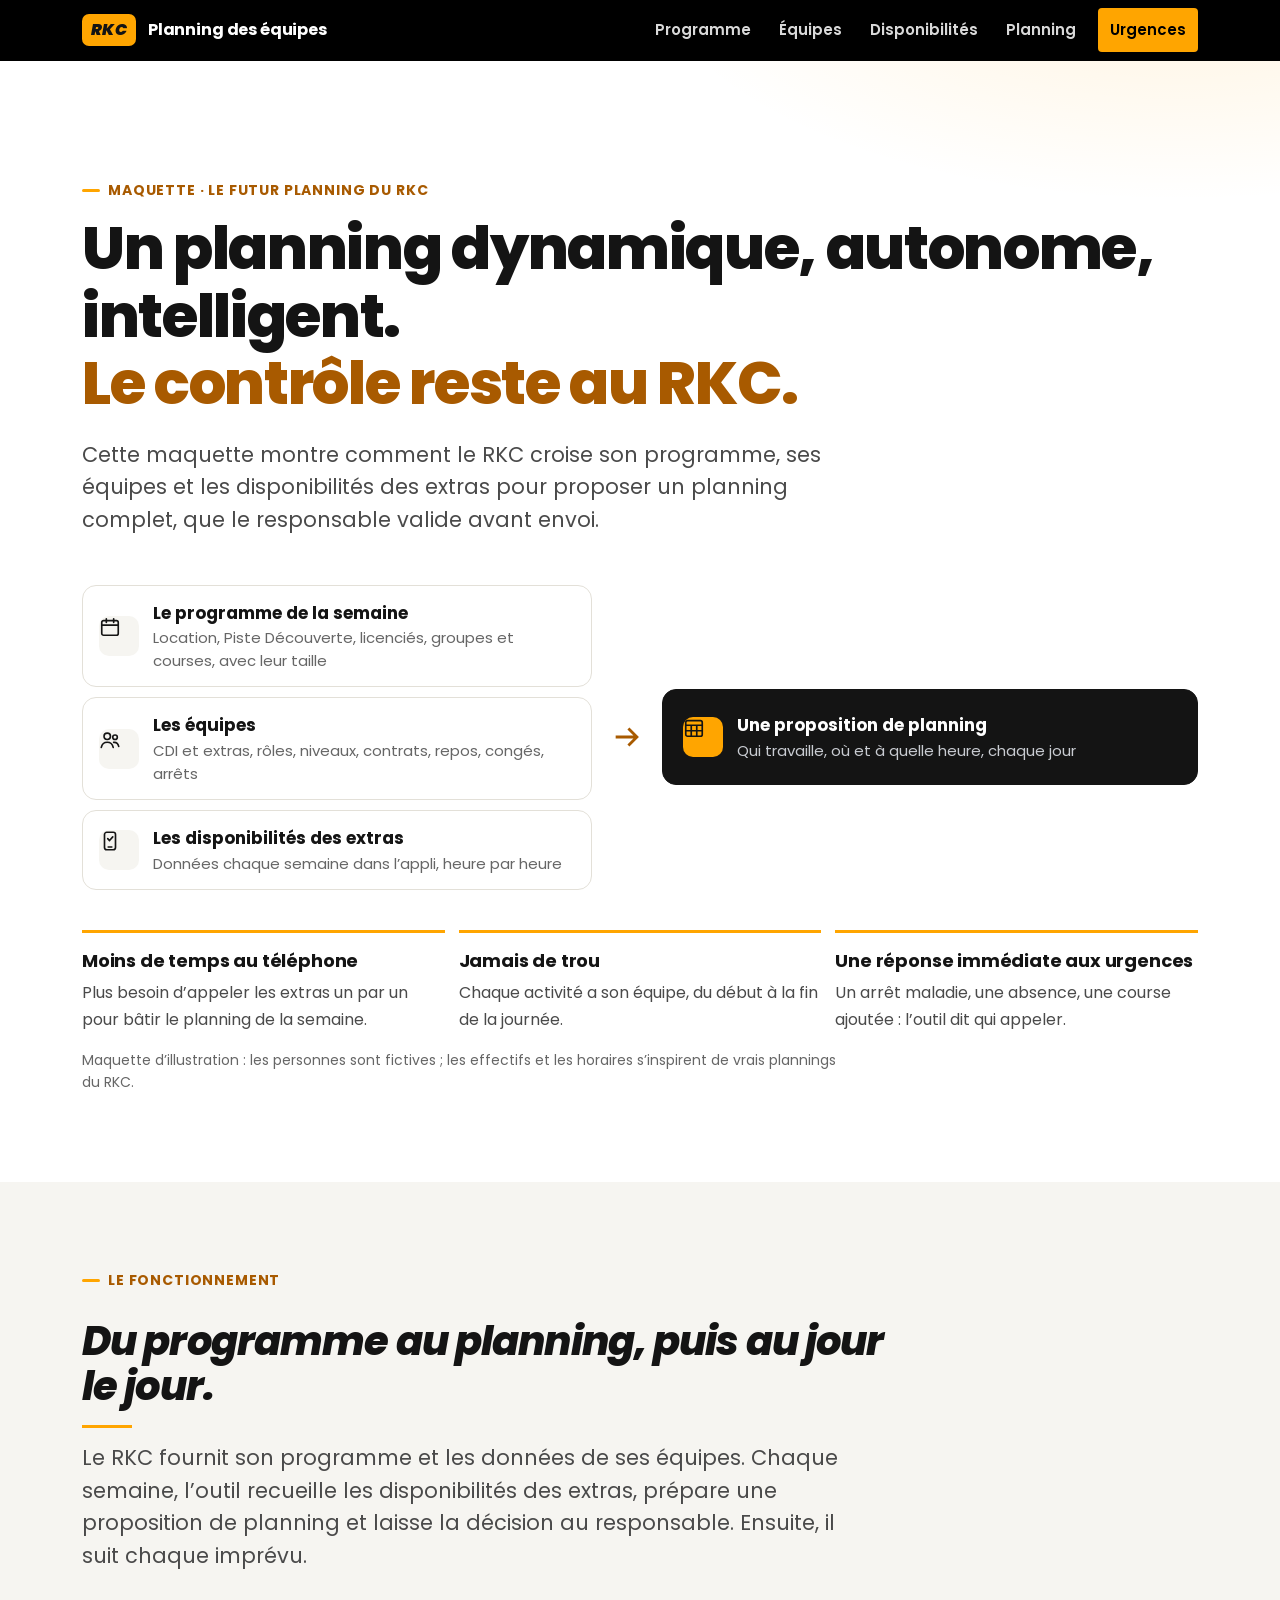
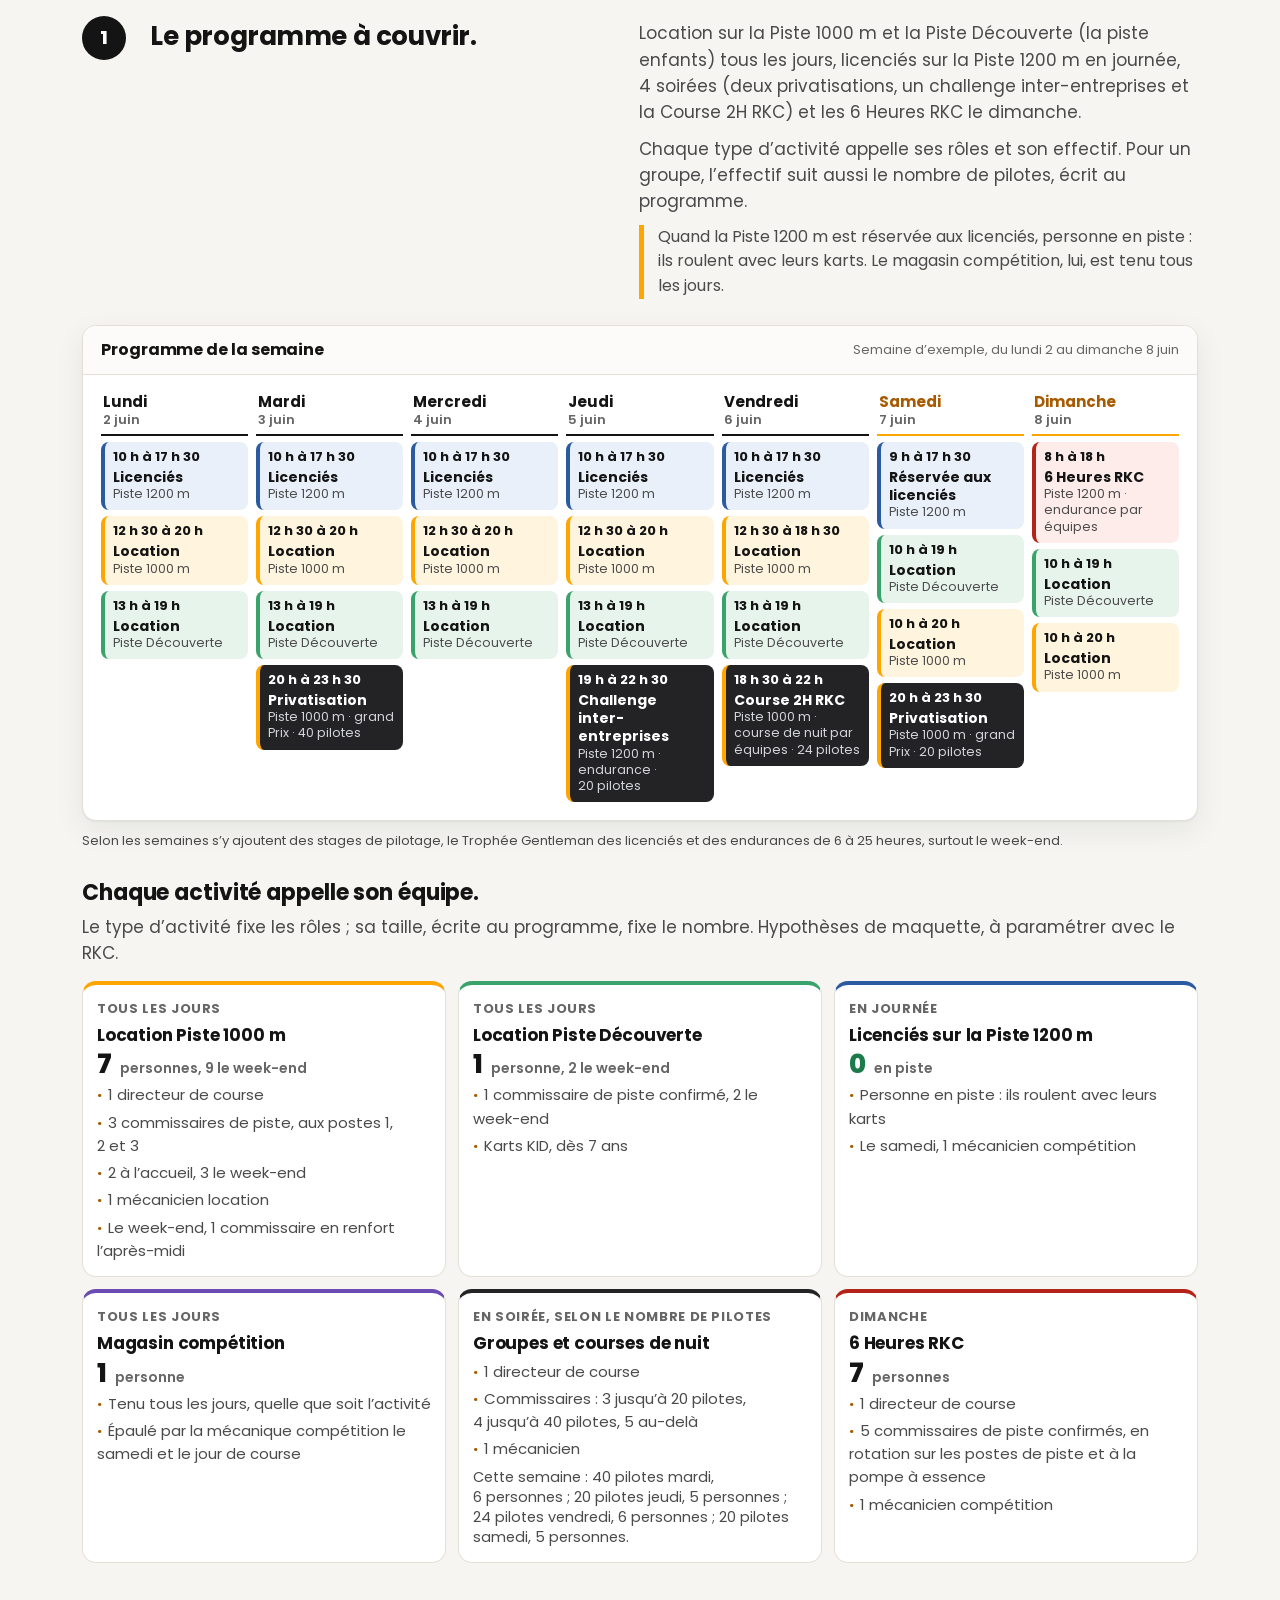
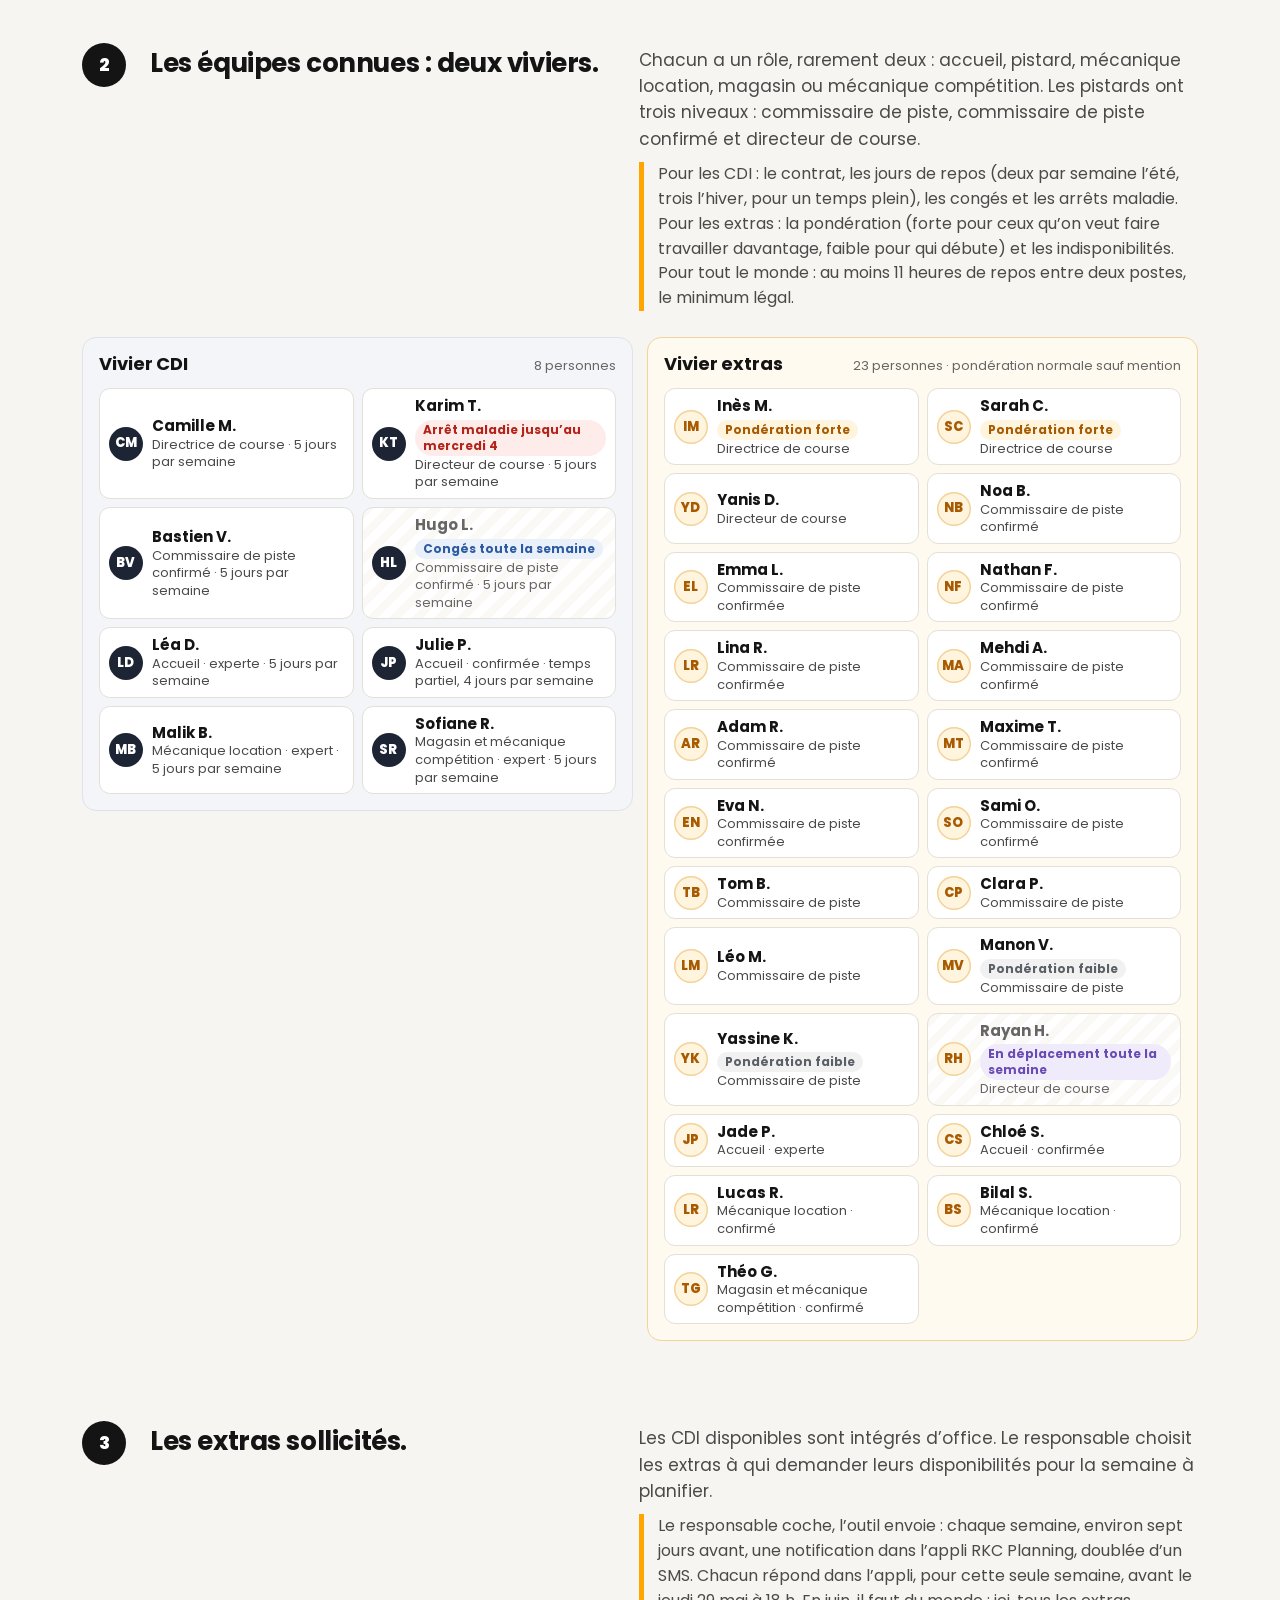
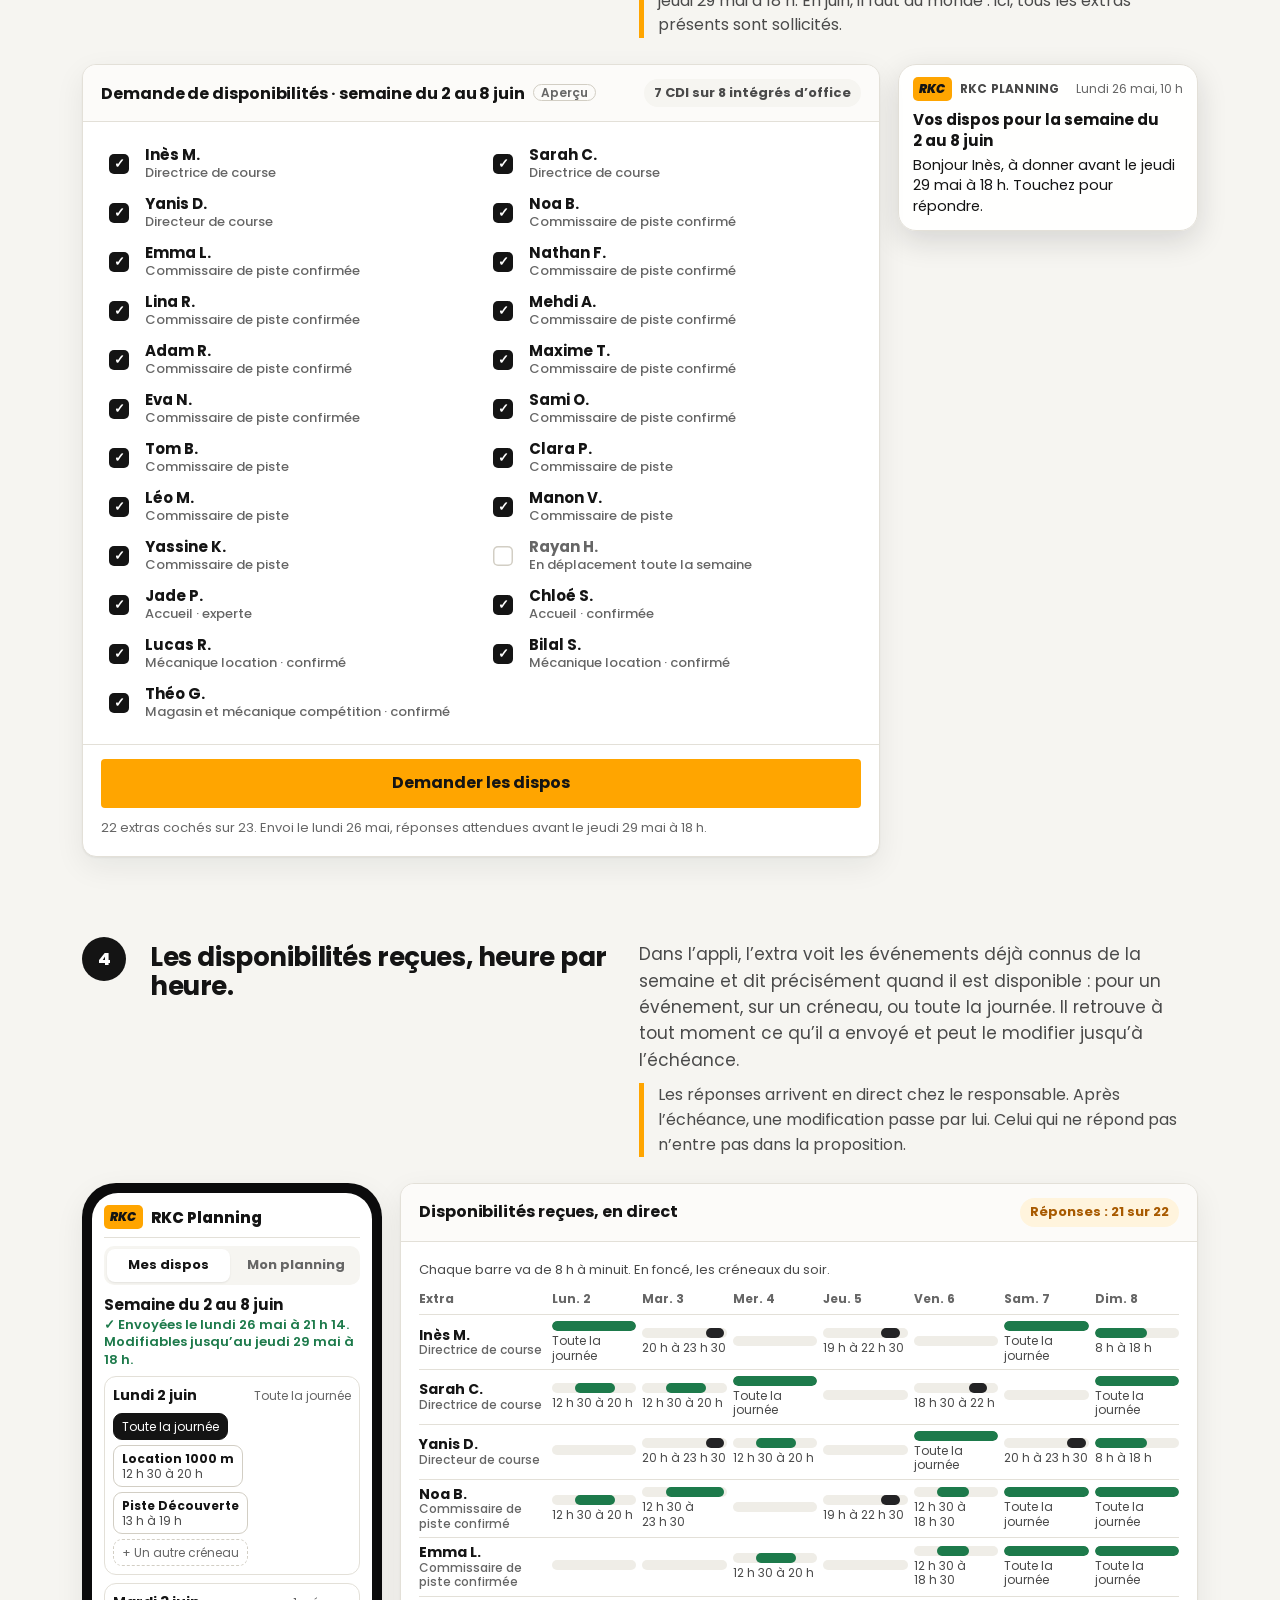
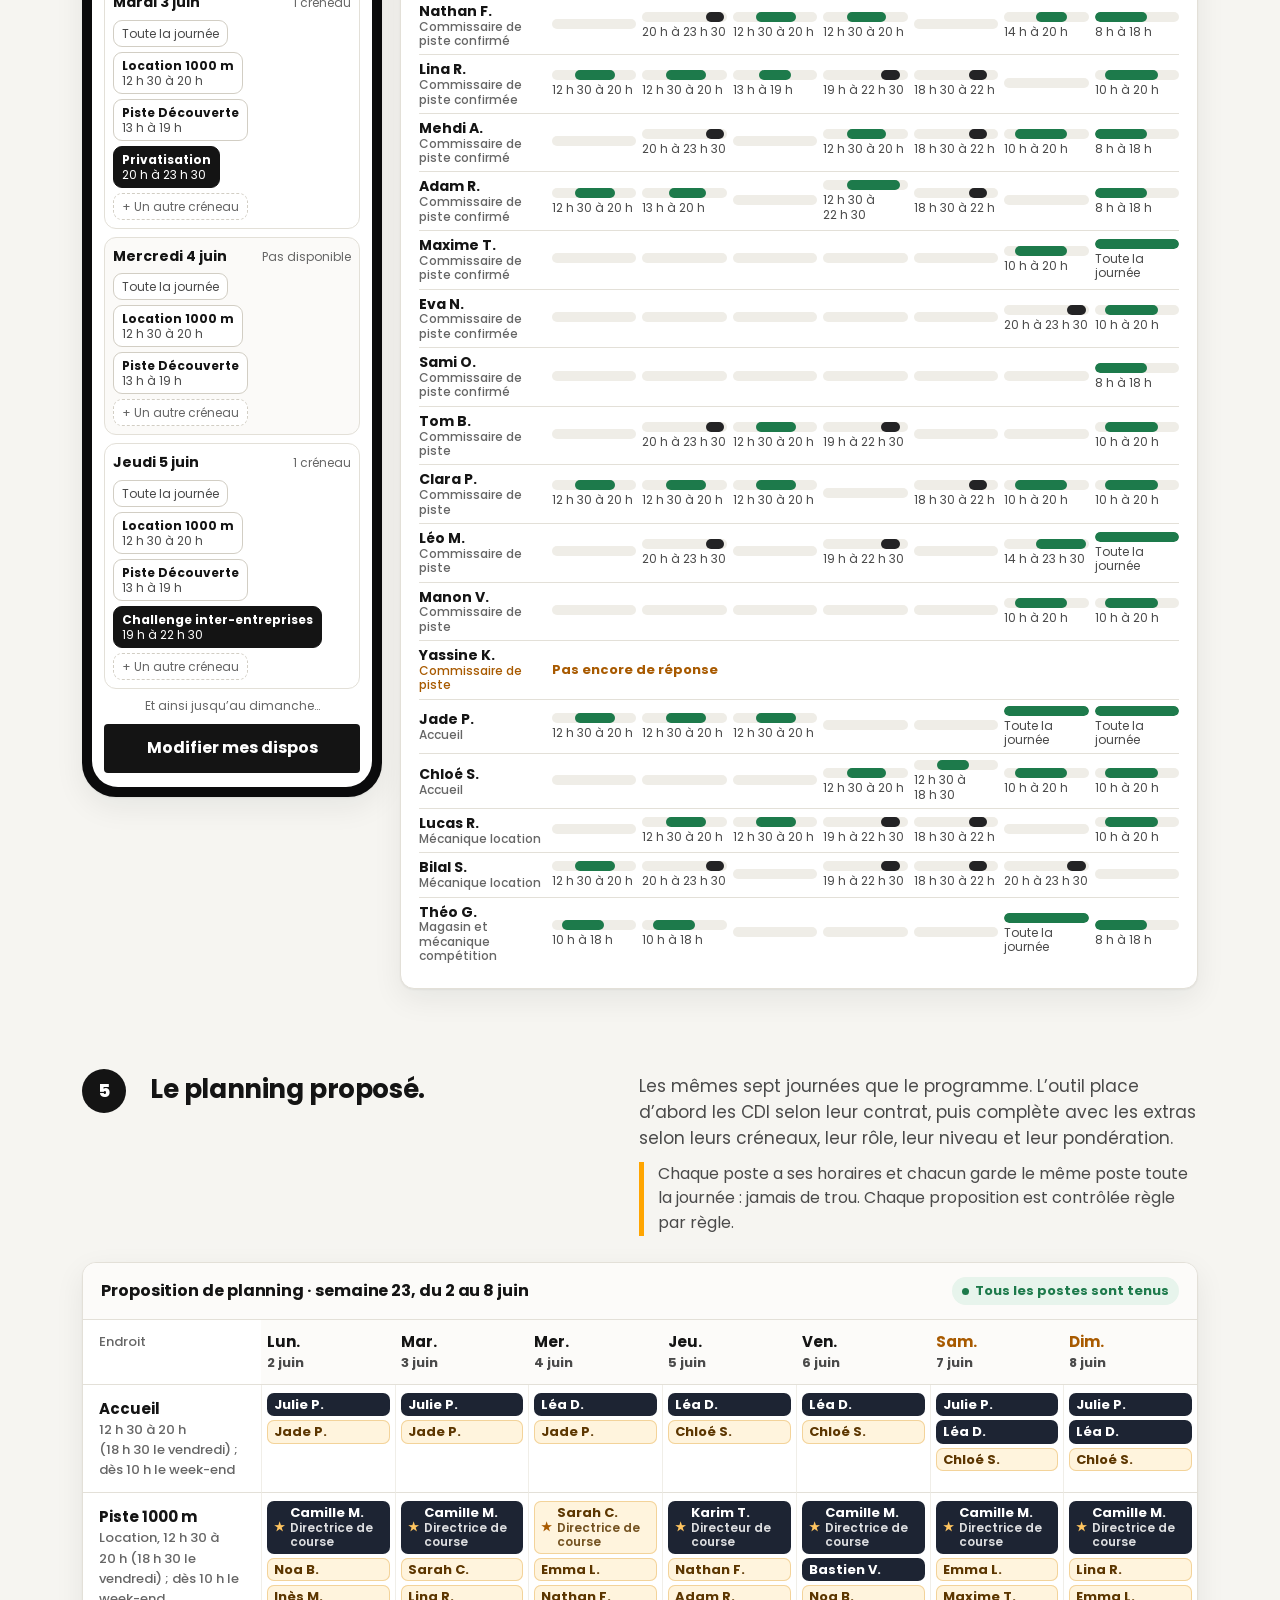
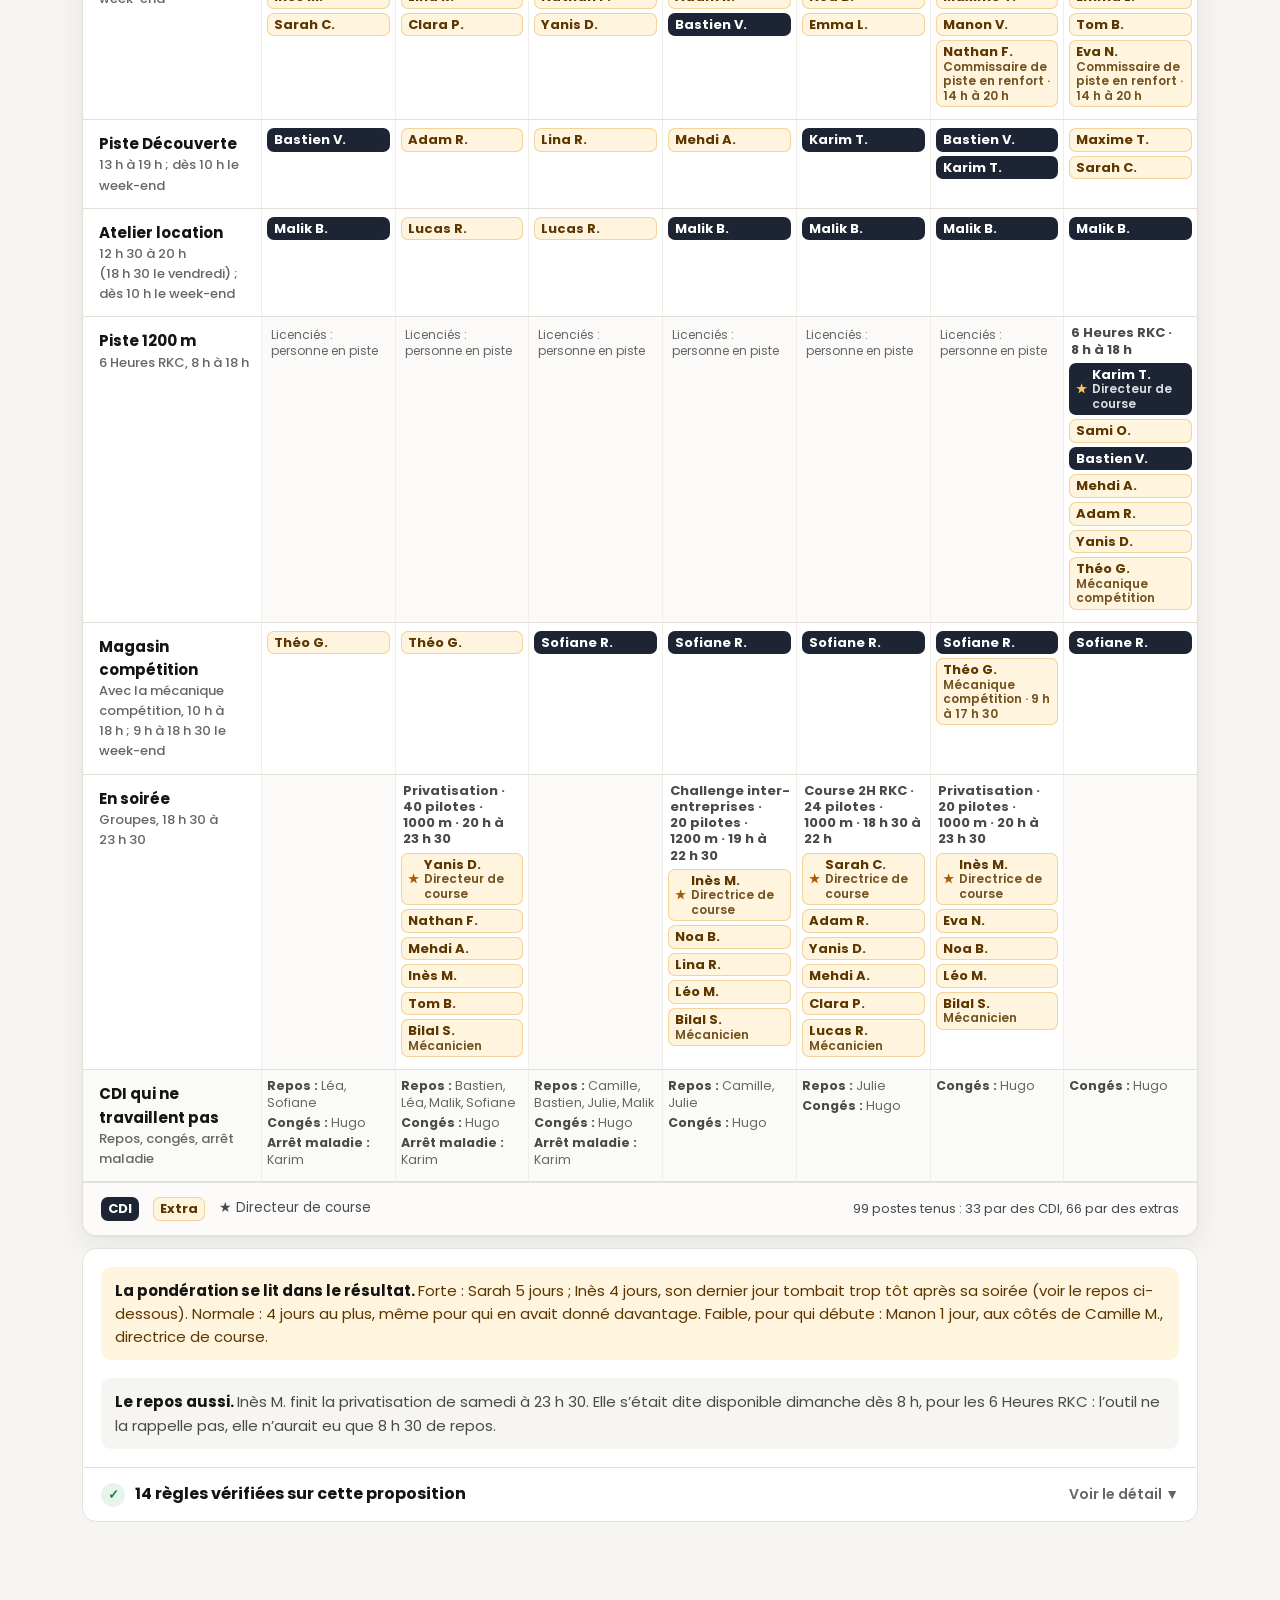
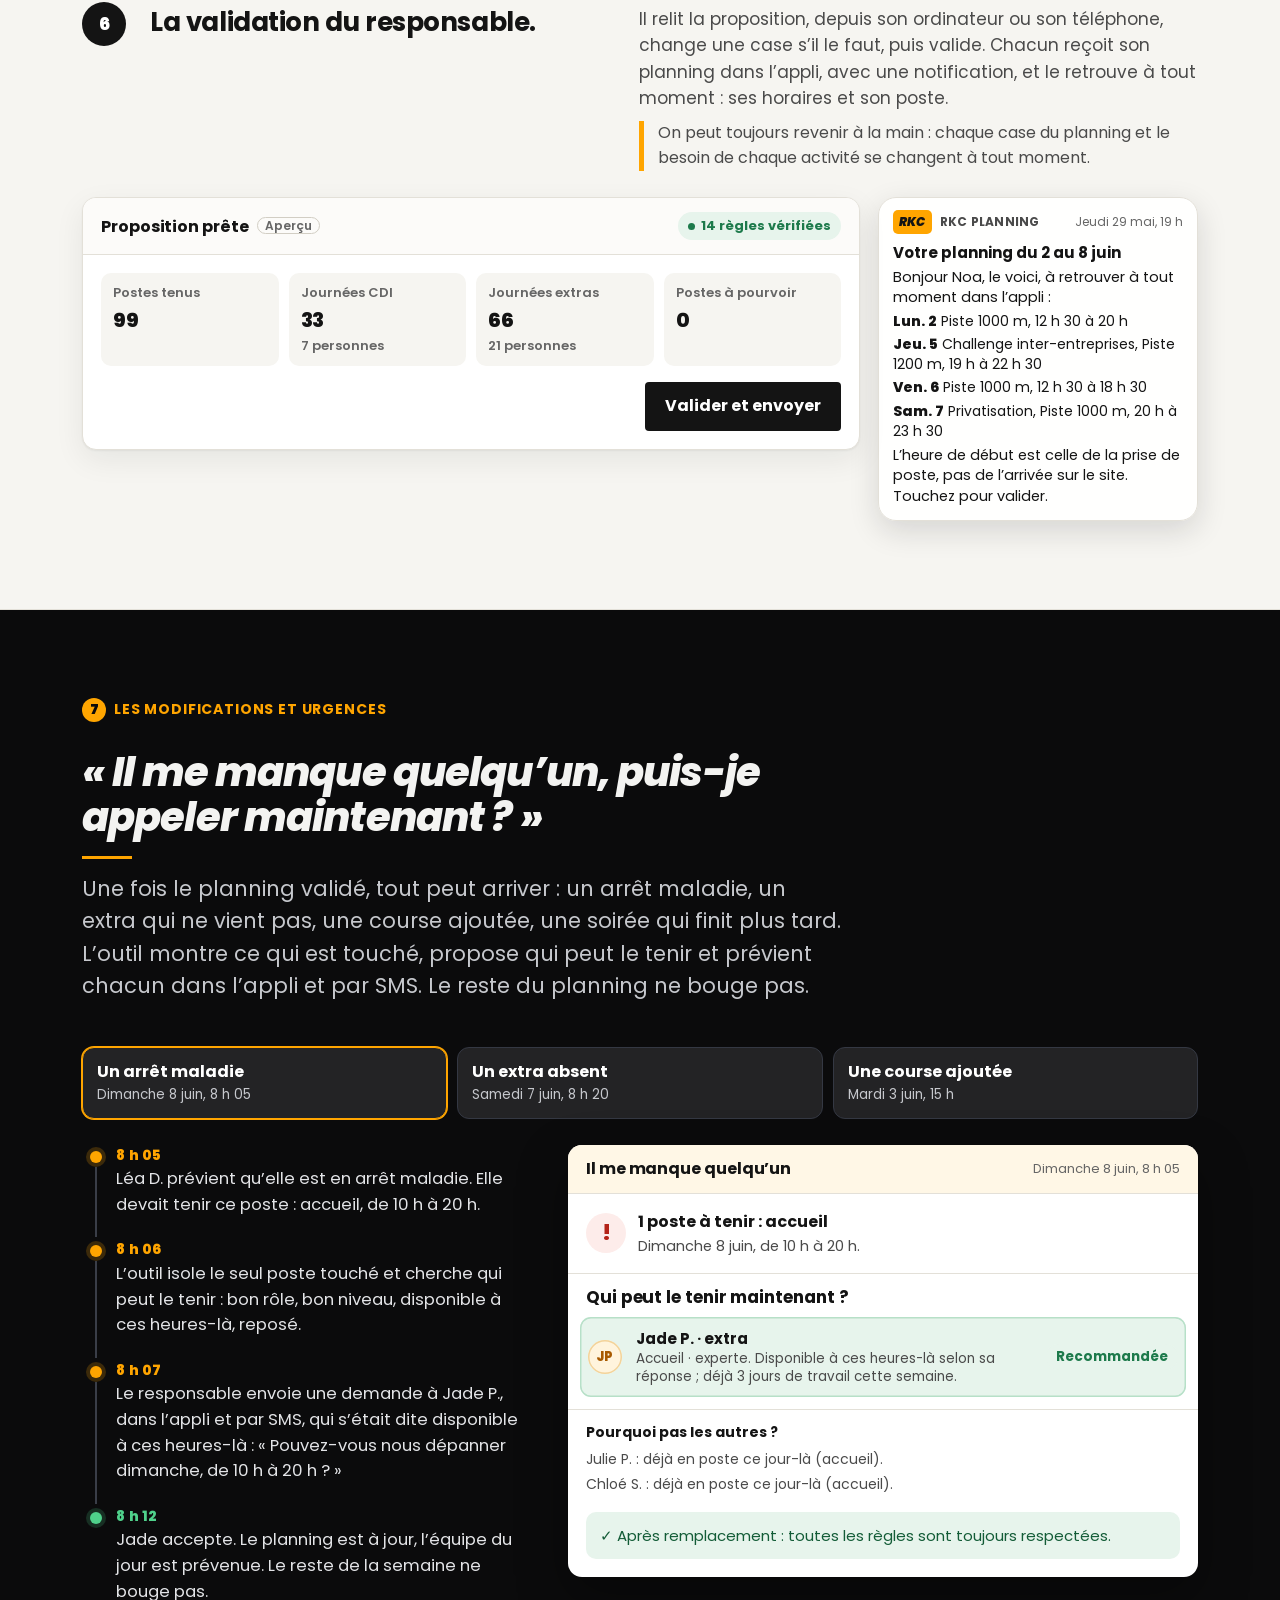
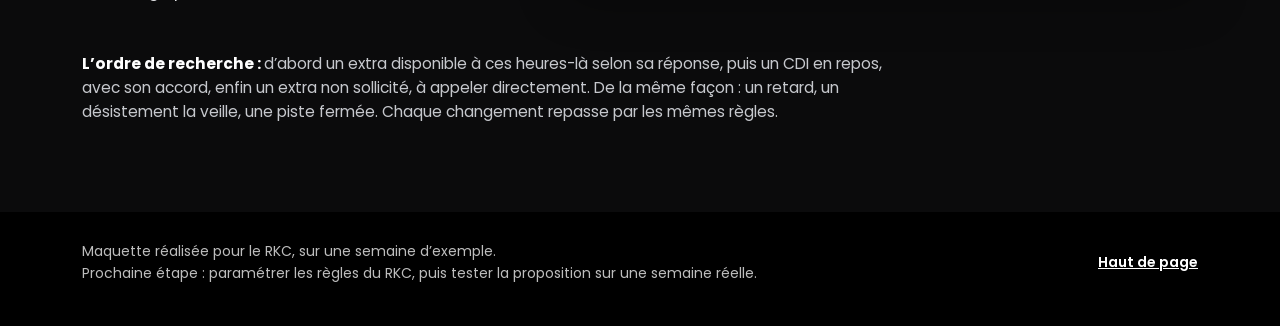
==== commit 19cbd560: "Maquette RKC : validation depuis l'ordinateur ou le téléphone ; dossier de preuves, relecture et cap" ====
--- a/index.html
+++ b/index.html
@@ -827,7 +827,7 @@
             <span class="temps-numero" aria-hidden="true">6</span>
             <h3 id="t6">La validation du responsable.</h3>
             <div class="explication">
-              <p>Il relit la proposition, change une case s’il le faut, puis valide. Chacun reçoit son planning dans l’appli, avec une notification, et le retrouve à tout moment : ses horaires et son poste.</p>
+              <p>Il relit la proposition, depuis son ordinateur ou son téléphone, change une case s’il le faut, puis valide. Chacun reçoit son planning dans l’appli, avec une notification, et le retrouve à tout moment : ses horaires et son poste.</p>
               <p class="note">On peut toujours revenir à la main : chaque case du planning et le besoin de chaque activité se changent à tout moment.</p>
             </div>
           </div>
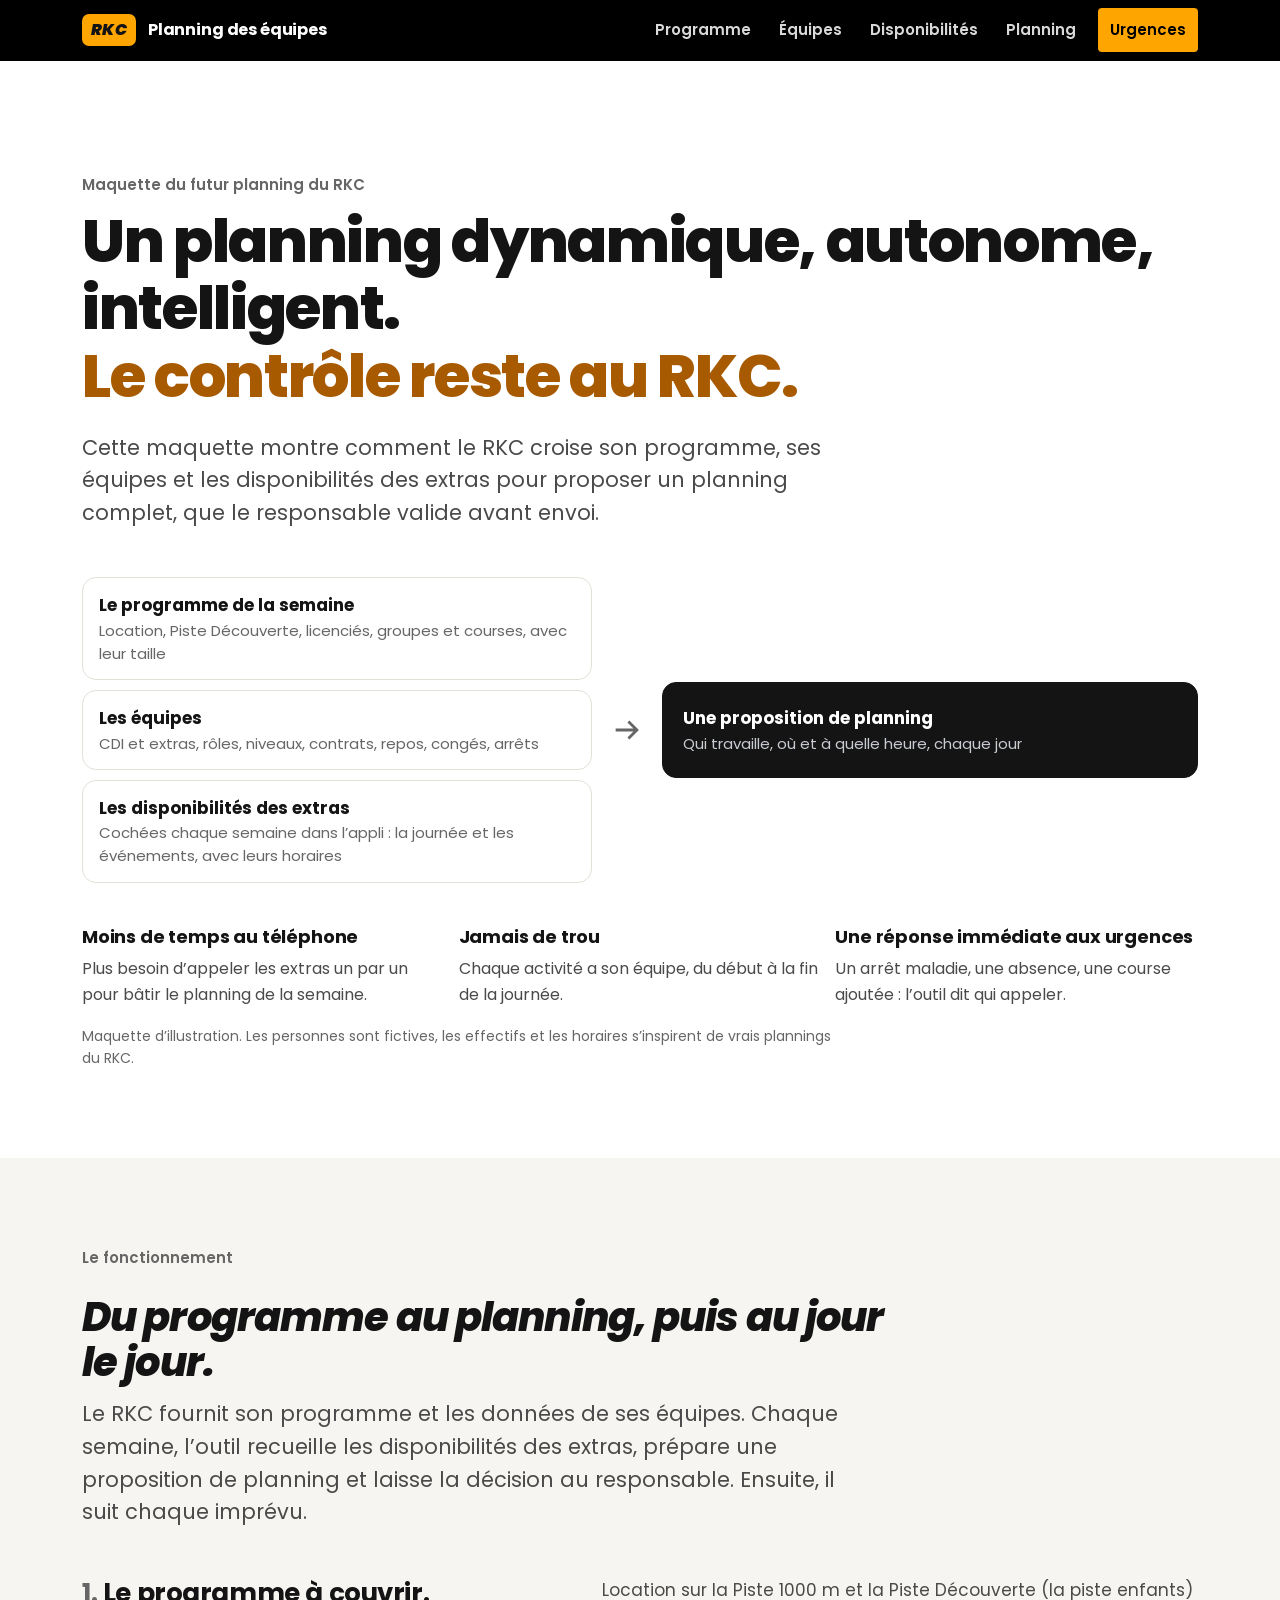
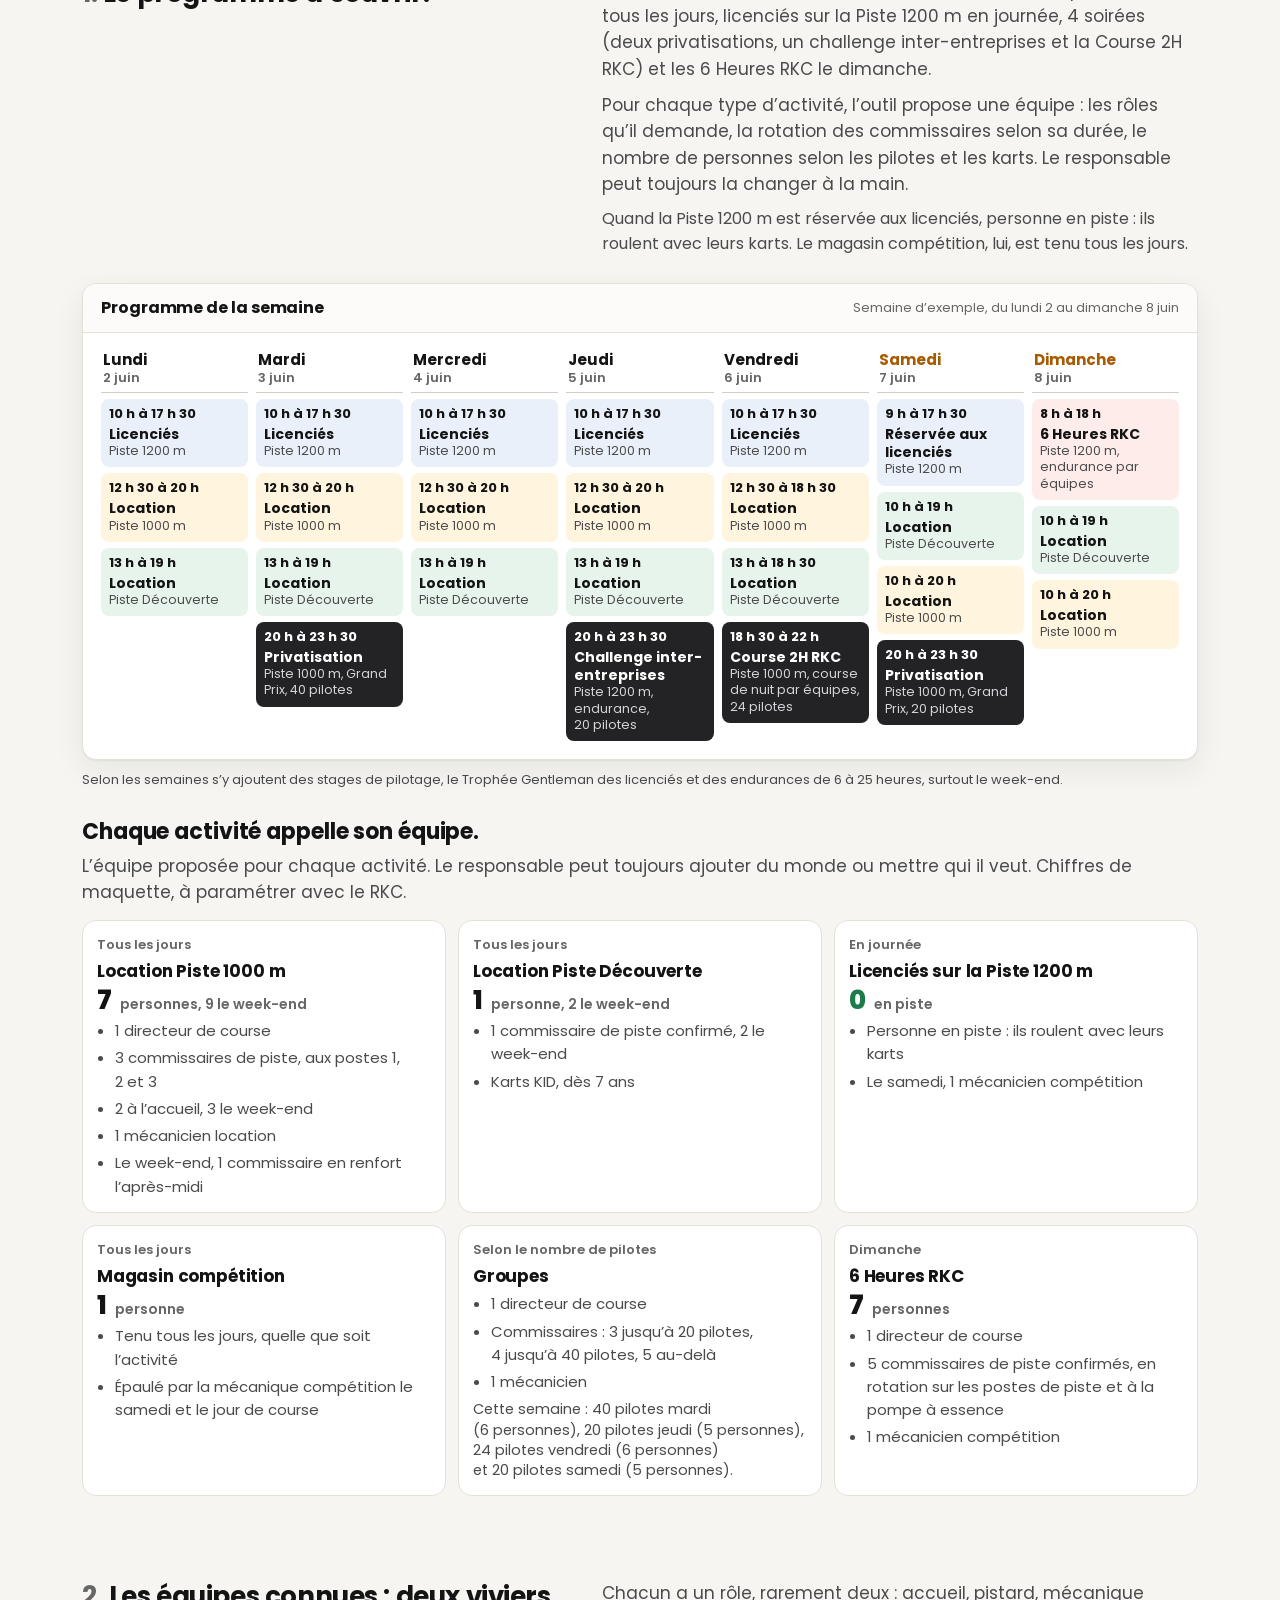
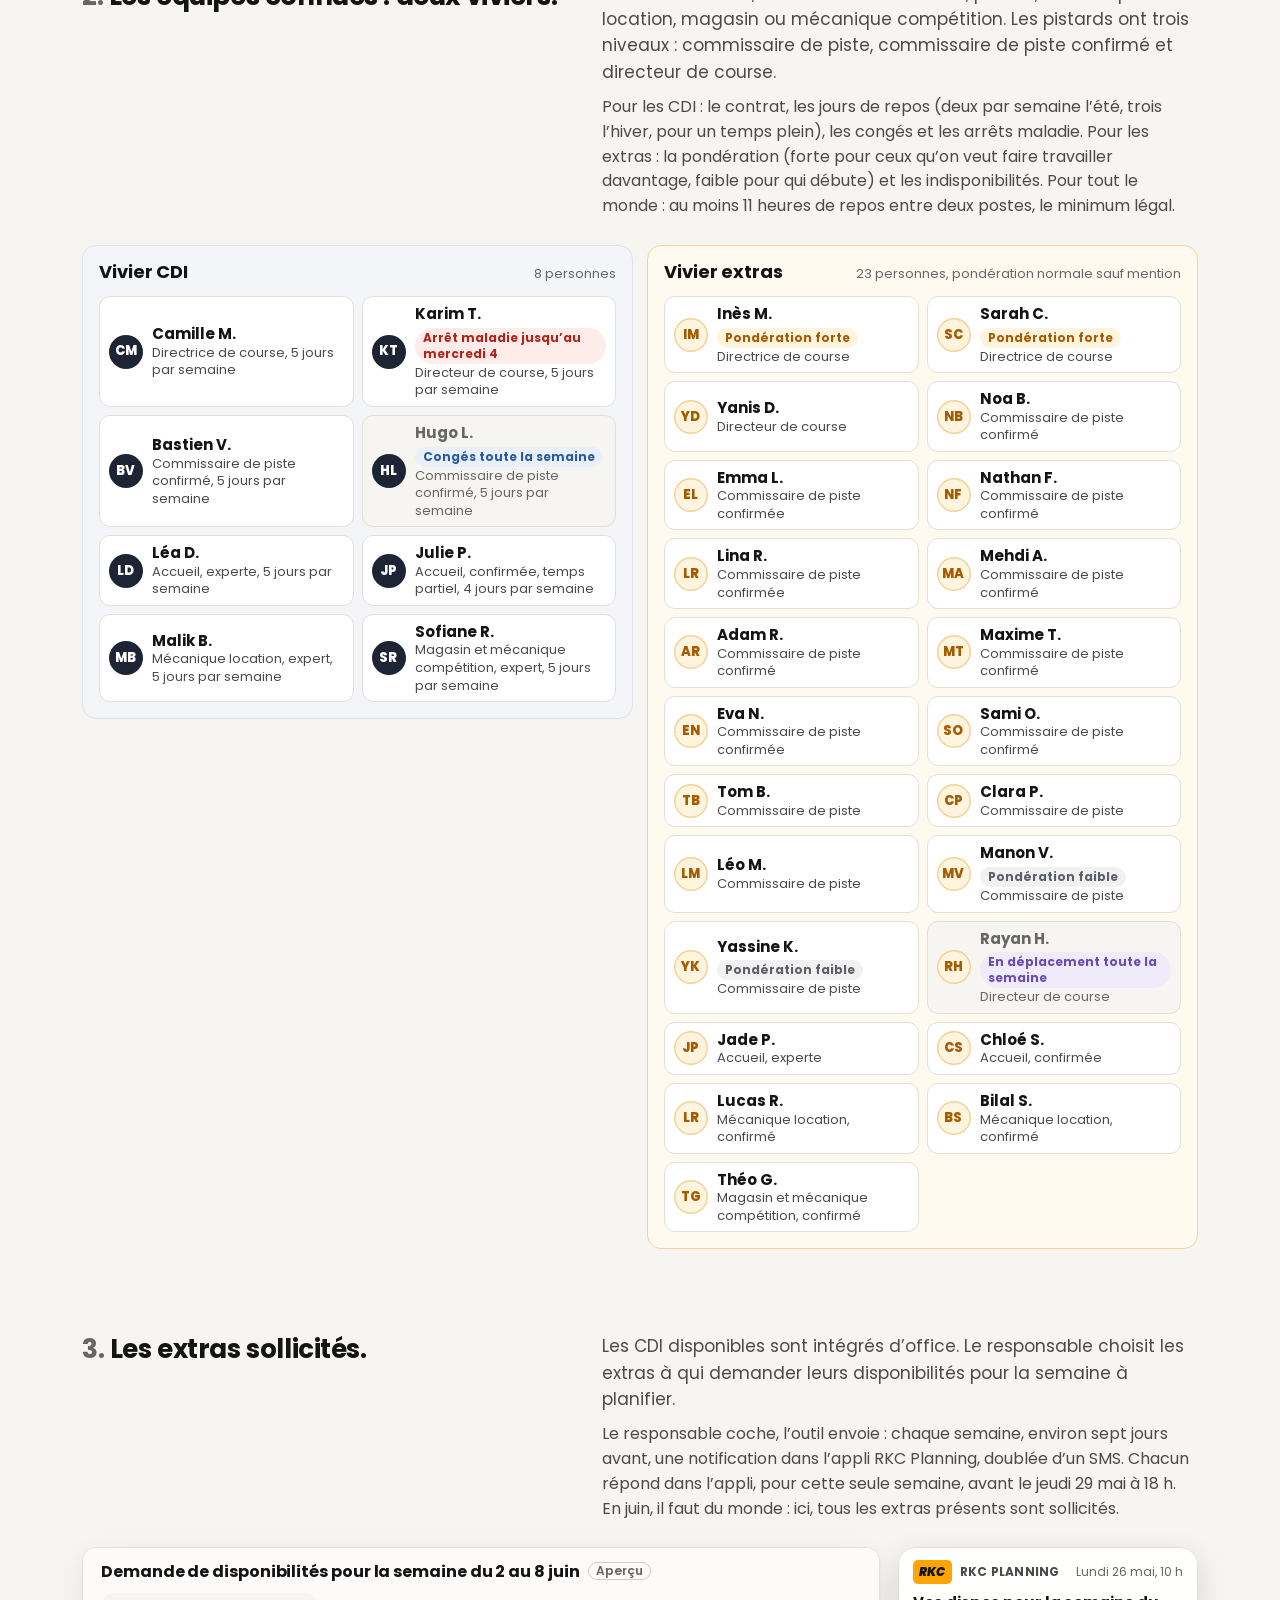
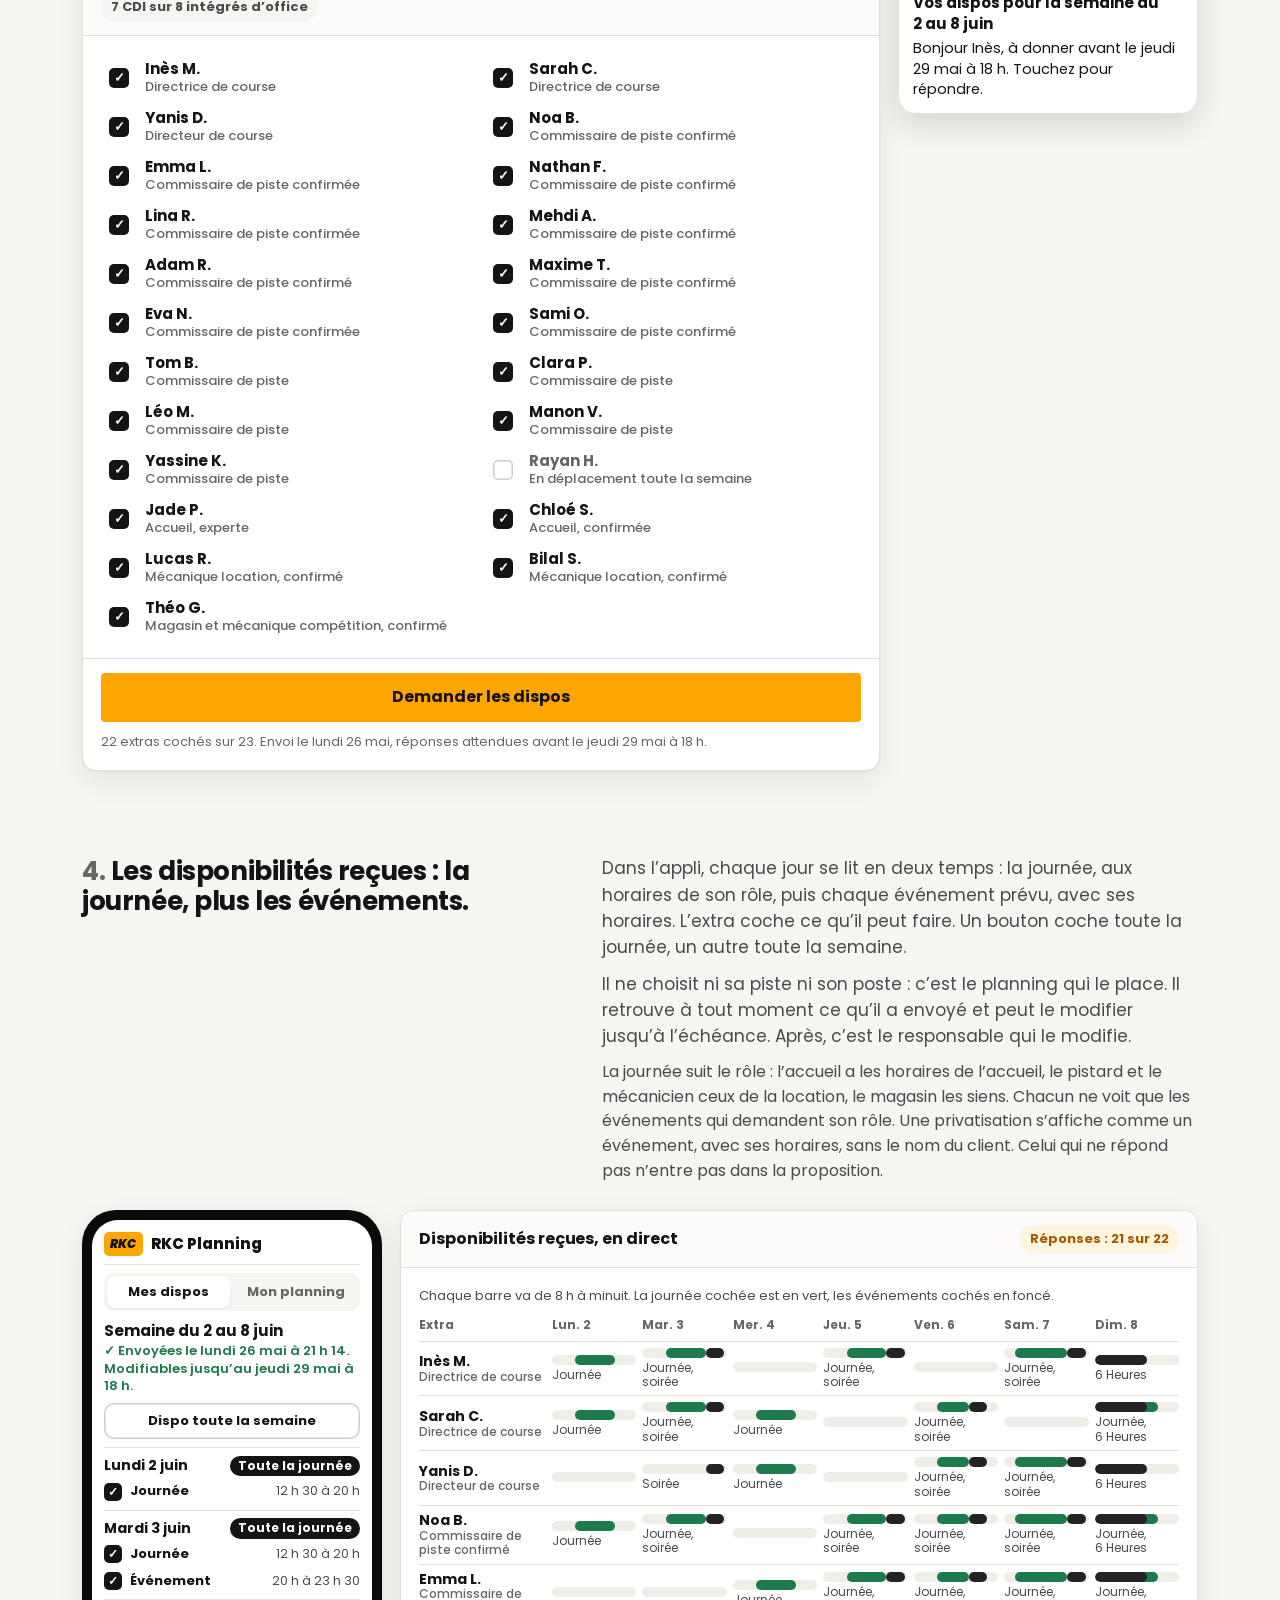
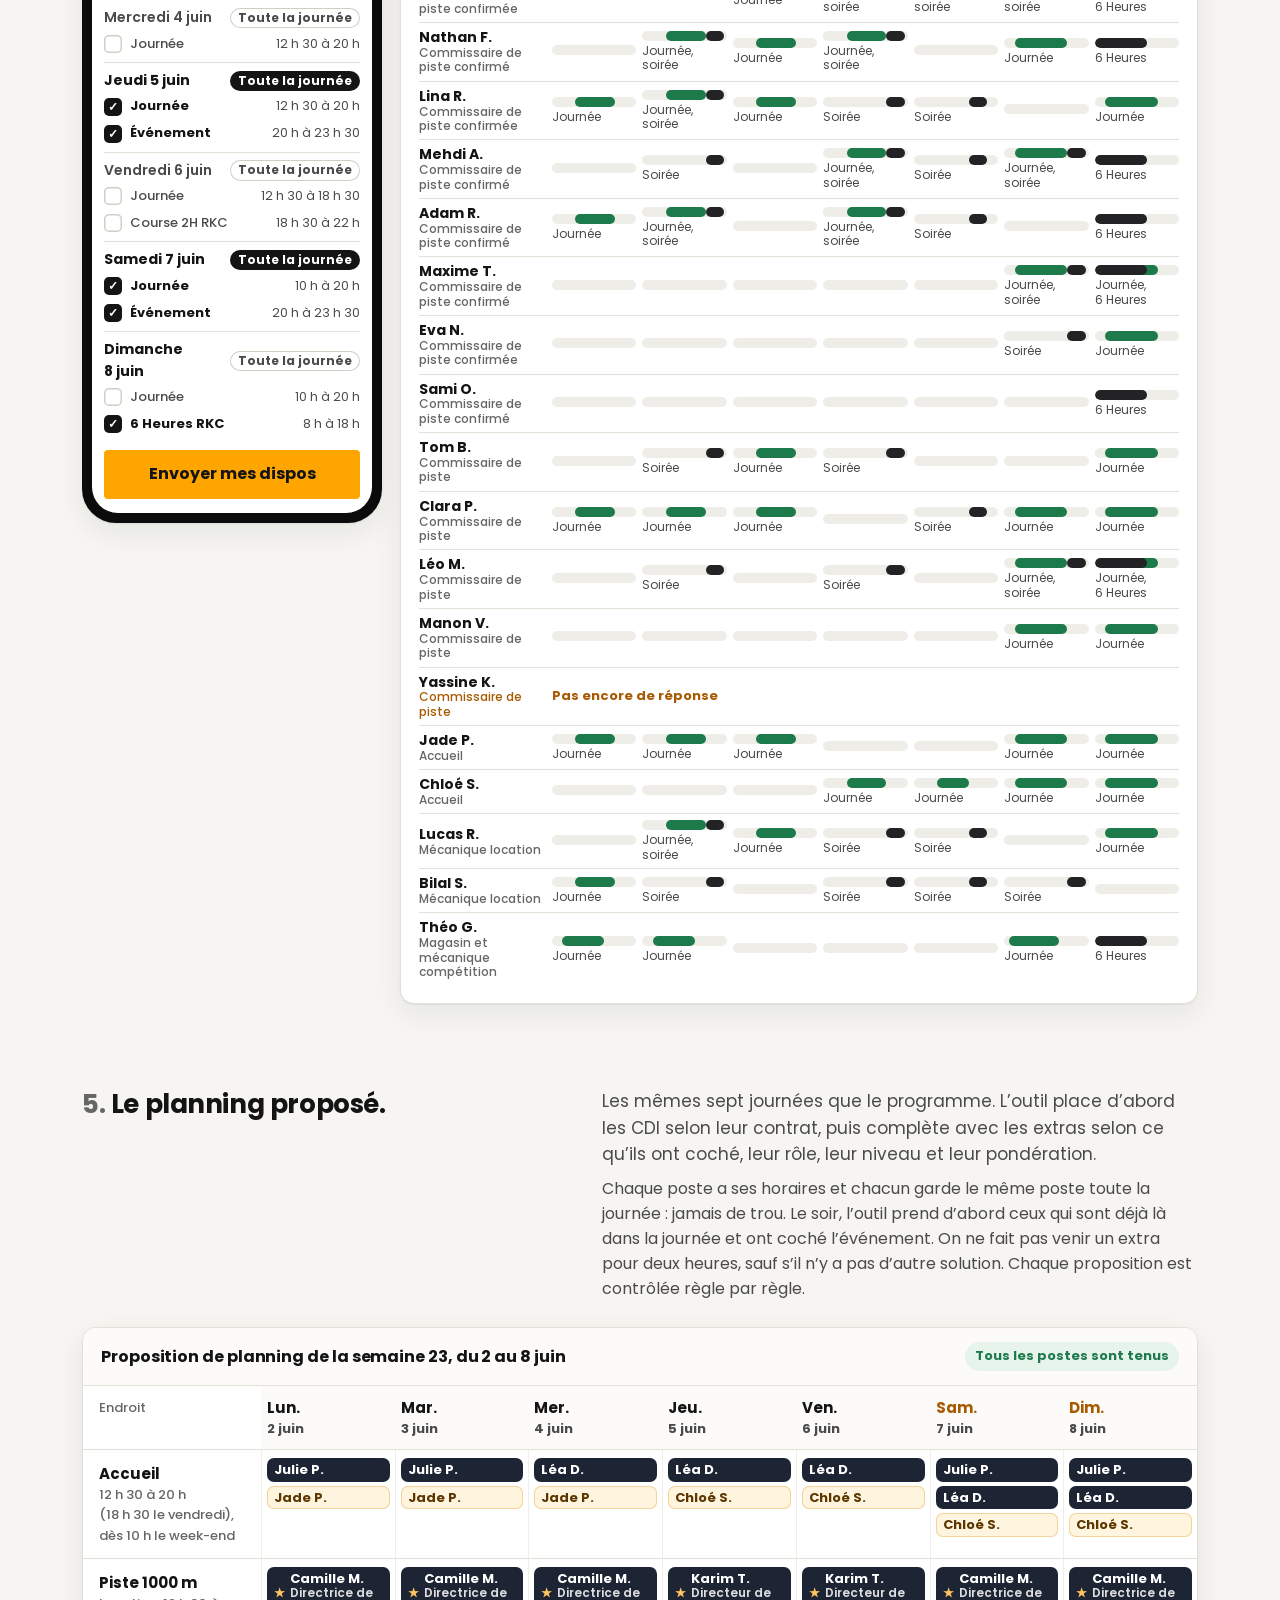
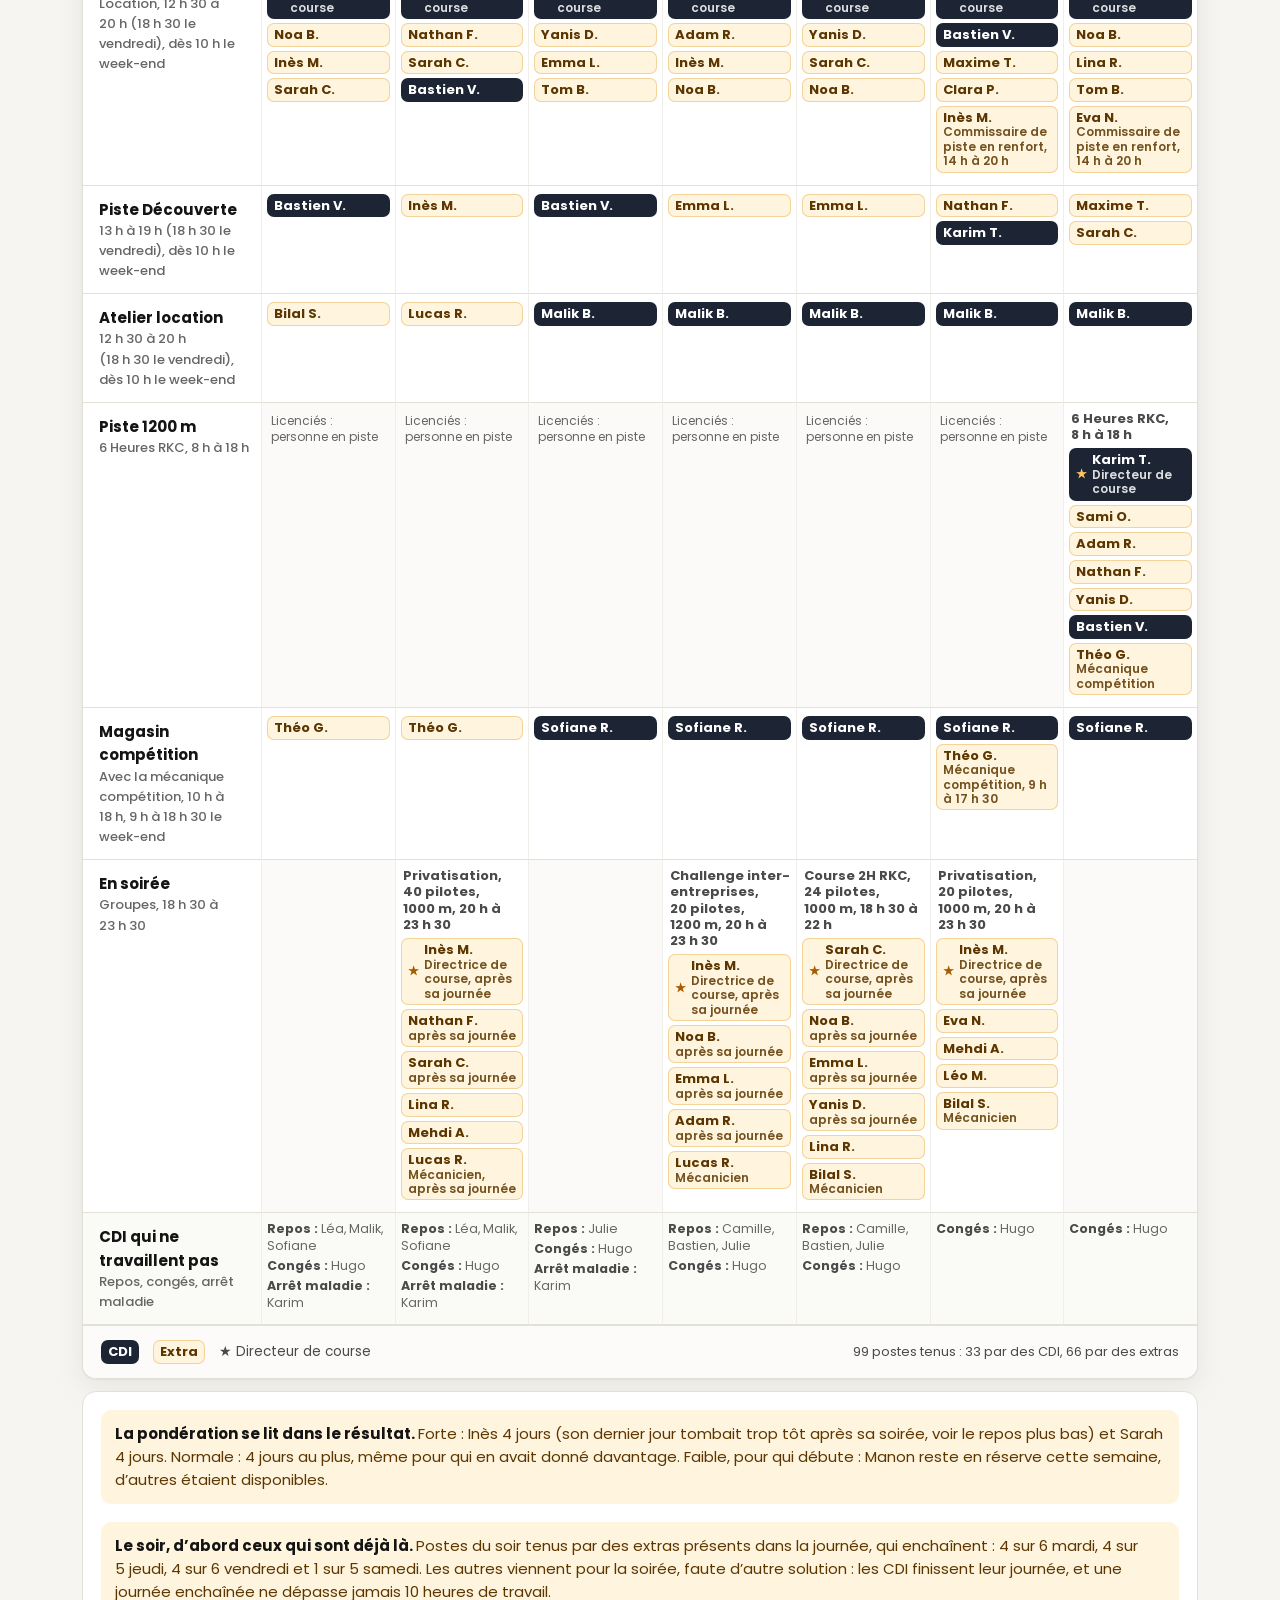
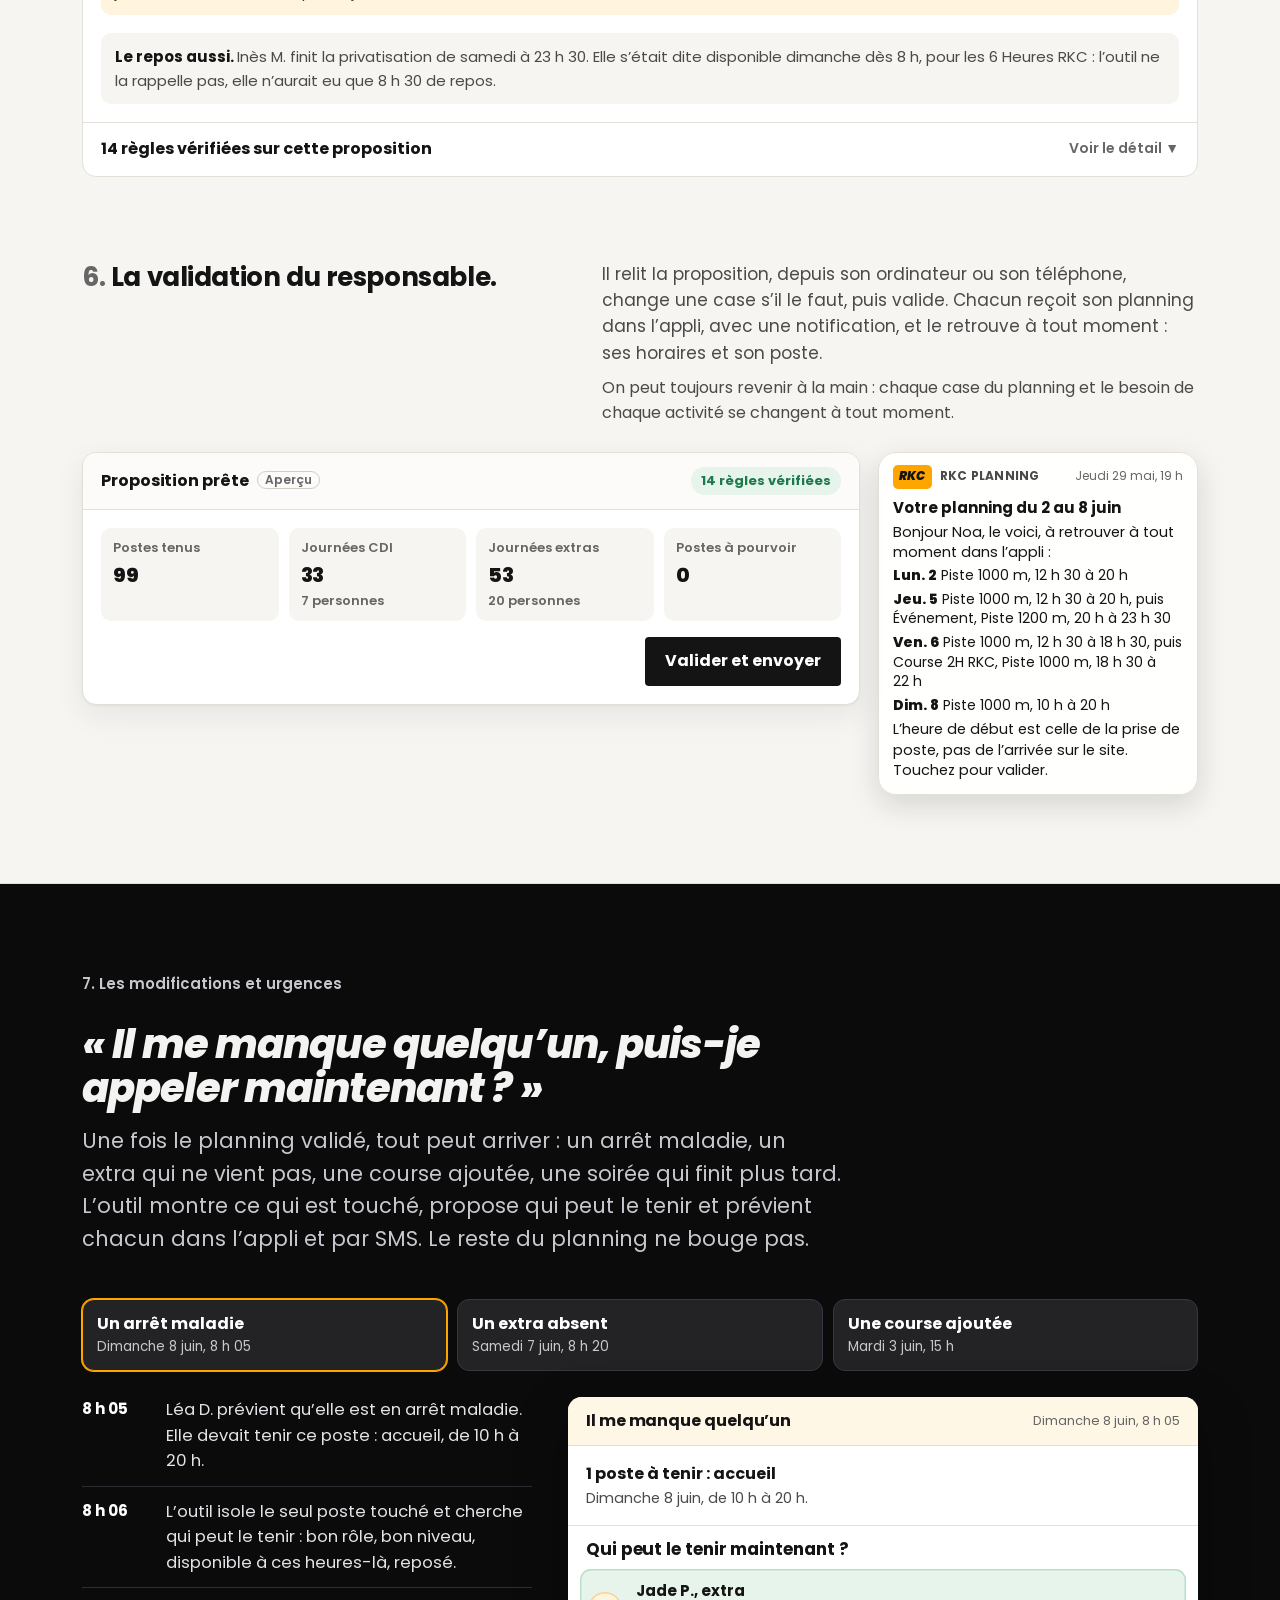
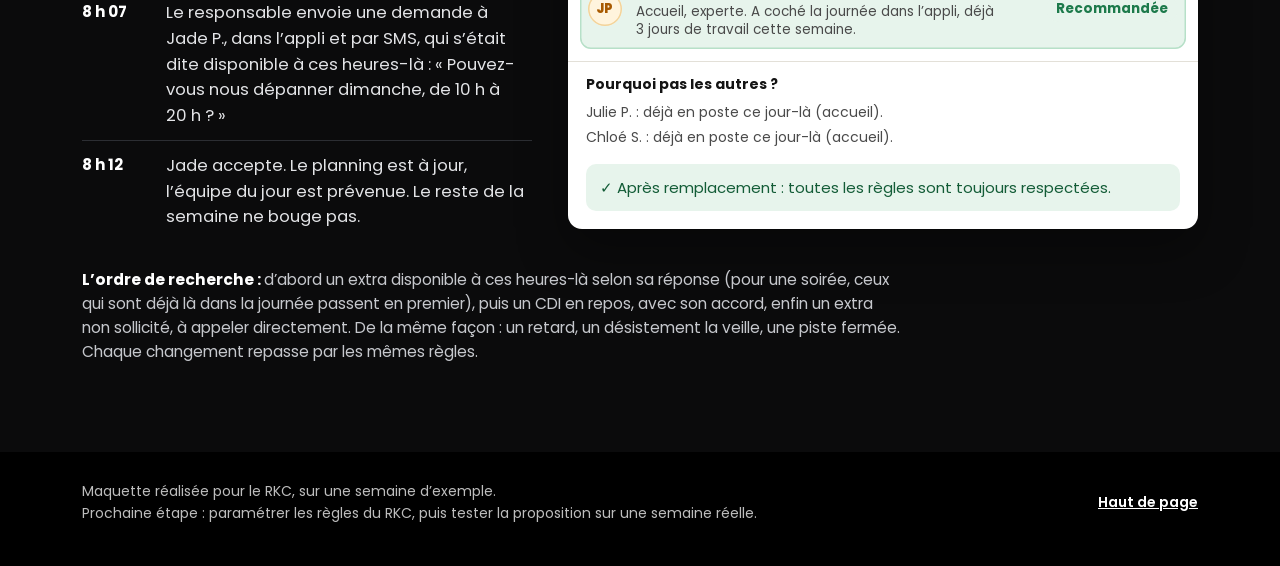
==== commit 3b929740: "Maquette RKC : dispos en journée et événements, la soirée tenue d'abord par ceux qui sont déjà là, s" ====
--- a/index.html
+++ b/index.html
@@ -3,7 +3,7 @@
 <head>
   <meta charset="utf-8">
   <meta name="viewport" content="width=device-width, initial-scale=1">
-  <title>RKC · Planning des équipes</title>
+  <title>Planning des équipes du RKC</title>
   <meta name="description" content="Maquette : comment le RKC croise son programme, ses équipes et les disponibilités des extras pour proposer un planning complet, que le responsable valide avant envoi.">
   <meta name="robots" content="noindex">
   <link rel="icon" href="data:image/svg+xml,%3Csvg xmlns='http://www.w3.org/2000/svg' viewBox='0 0 64 64'%3E%3Crect width='64' height='64' rx='14' fill='%23ffa500'/%3E%3Ctext x='32' y='42' font-family='Arial' font-size='26' font-weight='900' font-style='italic' text-anchor='middle' fill='%2315171c'%3ERKC%3C/text%3E%3C/svg%3E">
@@ -86,11 +86,7 @@
 @media (max-width: 760px) { .marque-nom { font-size: 15px; } }
 
 /* ---------- Typographie ---------- */
-.surtitre {
-  display: inline-flex; align-items: center; gap: 8px; margin: 0 0 14px;
-  font-size: 14px; font-weight: 700; letter-spacing: .06em; text-transform: uppercase; color: var(--orange-fonce);
-}
-.surtitre::before { content: ""; width: 18px; height: 3px; border-radius: 2px; background: var(--orange); }
+.surtitre { display: block; margin: 0 0 12px; font-size: 15px; font-weight: 600; color: var(--encre-3); }
 h1, h2, h3, h4 { margin: 0; letter-spacing: -.022em; line-height: 1.12; }
 h1 { font-size: clamp(36px, 6vw, 60px); font-weight: 800; }
 h2 { font-size: clamp(28px, 3.8vw, 40px); font-weight: 800; font-style: italic; }
@@ -108,12 +104,11 @@
 .section-claire { background: var(--fond-2); }
 .section-nuit { background: var(--nuit); color: #f3f3f1; }
 .section-nuit .chapo, .section-nuit .texte-2 { color: #c6c8cd; }
-.section-nuit .surtitre { color: #ffc560; }
+.section-nuit .surtitre { color: #c6c8cd; }
 .tete-section { display: grid; gap: 14px; margin-bottom: clamp(26px, 4vw, 44px); max-width: 820px; }
 
 /* ---------- Ouverture ---------- */
-.ouverture { padding: clamp(48px, 9vw, 112px) 0 clamp(48px, 7vw, 88px); background:
-  radial-gradient(900px 420px at 92% -10%, rgba(255, 165, 0, .14), transparent 60%), var(--fond); }
+.ouverture { padding: clamp(48px, 9vw, 112px) 0 clamp(48px, 7vw, 88px); background: var(--fond); }
 .ouverture h1 .accent { display: block; color: var(--orange-fonce); }
 .ouverture .chapo { margin-top: 22px; }
 .equation {
@@ -121,26 +116,20 @@
 }
 .entrees { display: grid; gap: 10px; }
 .entree, .sortie {
-  display: grid; grid-template-columns: 40px 1fr; gap: 14px; align-items: center;
-  background: #fff; border: 1px solid var(--ligne); border-radius: var(--rayon); padding: 14px 16px;
+  display: block; background: #fff; border: 1px solid var(--ligne); border-radius: var(--rayon); padding: 14px 16px;
 }
 .entree strong, .sortie strong { display: block; font-size: 17px; }
 .entree span, .sortie span { display: block; font-size: 15px; color: var(--encre-3); }
-.pictogramme { width: 40px; height: 40px; border-radius: 10px; display: grid; place-items: center; background: var(--fond-2); }
-.pictogramme svg { width: 22px; height: 22px; stroke: var(--encre); fill: none; stroke-width: 1.8; stroke-linecap: round; stroke-linejoin: round; }
-.fleche-equation { display: grid; place-items: center; color: var(--orange-fonce); }
+.fleche-equation { display: grid; place-items: center; color: var(--encre-3); }
 .fleche-equation svg { width: 34px; height: 34px; stroke: currentColor; fill: none; stroke-width: 2; }
 .sortie { align-self: center; background: var(--encre); border-color: var(--encre); color: #fff; padding: 22px 20px; }
 .sortie span { color: #c9ccd2; }
-.sortie .pictogramme { background: var(--orange); }
 .benefices { margin-top: clamp(28px, 4vw, 40px); display: grid; grid-template-columns: repeat(3, 1fr); gap: 14px; padding: 0; list-style: none; }
-.benefices li { border-top: 3px solid var(--orange); padding-top: 14px; }
 .benefices strong { display: block; font-size: 18px; letter-spacing: -.01em; margin-bottom: 4px; }
 .benefices span { color: var(--encre-2); font-size: 16px; }
 @media (max-width: 860px) {
   .equation { grid-template-columns: 1fr; gap: 10px; }
   .entree, .sortie { padding: 11px 13px; }
-  .benefices li { padding-top: 10px; }
   .fleche-equation svg { transform: rotate(90deg); }
   .benefices { grid-template-columns: 1fr; }
 }
@@ -148,19 +137,16 @@
 /* ---------- Les quatre temps ---------- */
 .temps { display: grid; gap: clamp(18px, 2.5vw, 26px); }
 .temps + .temps { margin-top: clamp(48px, 7vw, 80px); }
-.temps-texte { display: grid; grid-template-columns: 44px minmax(0, 5fr) minmax(0, 6fr); gap: 10px 24px; align-items: start; }
+.temps-texte { display: grid; grid-template-columns: minmax(0, 5fr) minmax(0, 6fr); gap: 10px 24px; align-items: start; }
 .temps-texte h3 { padding-top: 6px; }
 .temps-texte .explication { display: grid; gap: 10px; padding-top: 4px; }
-.temps-numero {
-  display: inline-grid; place-items: center; width: 44px; height: 44px; border-radius: 50%;
-  background: var(--encre); color: #fff; font-weight: 800; font-size: 18px;
-}
+.temps-numero { color: var(--encre-3); }
 .temps-texte p { color: var(--encre-2); }
-.temps-texte .note { font-size: 16px; color: var(--encre-2); border-left: 5px solid var(--orange); padding-left: 14px; }
+.temps-texte .note { font-size: 16px; color: var(--encre-2); }
 @media (max-width: 760px) { .temps-texte .note { font-size: 15px; } }
 .temps-visuel { min-width: 0; }
 @media (max-width: 900px) {
-  .temps-texte { grid-template-columns: 44px minmax(0, 1fr); }
+  .temps-texte { grid-template-columns: minmax(0, 1fr); }
   .temps-texte .explication { grid-column: 1 / -1; }
 }
 
@@ -181,7 +167,6 @@
 .pastille.orange { background: var(--orange-pale); color: var(--orange-fonce); }
 .pastille.rouge { background: var(--rouge-pale); color: var(--rouge); }
 .pastille.nuit { background: var(--encre); color: #fff; }
-.pastille .point { width: 7px; height: 7px; border-radius: 50%; background: currentColor; }
 
 /* ---------- Temps 1 : le programme de la semaine ---------- */
 table.programme { width: 100%; border-collapse: separate; border-spacing: 6px; table-layout: fixed; margin: -6px; width: calc(100% + 12px); }
@@ -190,7 +175,7 @@
 .programme thead th.weekend strong { color: var(--orange-fonce); }
 .programme th.piste { width: 132px; vertical-align: middle; font-size: 15px; color: var(--encre); font-weight: 700; }
 .programme td { vertical-align: top; padding: 0; }
-.bloc { border-radius: 8px; padding: 8px 9px 9px; font-size: 14px; line-height: 1.3; border-left: 4px solid; height: 100%; }
+.bloc { border-radius: 8px; padding: 8px 9px 9px; font-size: 14px; line-height: 1.3; height: 100%; }
 .bloc b { display: block; font-size: 14px; }
 .bloc span { display: block; color: var(--encre-2); font-size: 13px; margin-top: 2px; }
 .bloc.p1000 { background: var(--orange-pale); border-color: var(--orange); }
@@ -229,7 +214,7 @@
   display: grid; grid-template-columns: 34px minmax(0, 1fr); gap: 9px; align-items: center;
   background: #fff; border: 1px solid var(--ligne); border-radius: 11px; padding: 7px 9px;
 }
-.personne.indispo { opacity: .78; background: repeating-linear-gradient(-45deg, #fff, #fff 8px, #faf9f6 8px, #faf9f6 16px); }
+.personne.indispo { opacity: .78; background: var(--fond-2); }
 .avatar {
   width: 34px; height: 34px; border-radius: 50%; display: grid; place-items: center;
   font-size: 13px; font-weight: 800; letter-spacing: .02em; background: var(--cdi); color: #fff;
@@ -353,10 +338,9 @@
 }
 
 /* Règles tenues, sous le planning */
-.regles { display: grid; grid-template-columns: repeat(3, minmax(0, 1fr)); gap: 8px 18px; margin: 0; padding: 16px 18px; list-style: none; }
-.regles li { display: grid; grid-template-columns: 22px 1fr; gap: 8px; font-size: 14.5px; color: var(--encre-2); line-height: 1.4; }
-.regles li::before { content: "✓"; width: 20px; height: 20px; border-radius: 50%; background: var(--vert-pale); color: var(--vert); font-size: 12px; font-weight: 900; display: grid; place-items: center; margin-top: 1px; }
-.regles li.ko::before { content: "!"; background: var(--rouge-pale); color: var(--rouge); }
+.regles { display: grid; grid-template-columns: repeat(3, minmax(0, 1fr)); gap: 0 18px; margin: 0; padding: 16px 18px; list-style: none; }
+.regles li { font-size: 14.5px; color: var(--encre-2); line-height: 1.4; padding: 7px 0; border-top: 1px solid var(--ligne); }
+.regles li.ko { color: var(--rouge); font-weight: 600; }
 @media (max-width: 1000px) { .regles { grid-template-columns: repeat(2, minmax(0, 1fr)); } }
 @media (max-width: 640px) { .regles { grid-template-columns: 1fr; } }
 .exemple-repos { margin: 0 18px 18px; padding: 12px 14px; border-radius: 10px; background: var(--fond-2); font-size: 15px; color: var(--encre-2); }
@@ -367,10 +351,9 @@
 @media (min-width: 1100px) { .besoins { grid-template-columns: repeat(5, minmax(0, 1fr)); } }
 @media (min-width: 360px) and (max-width: 640px) { .besoins { grid-template-columns: repeat(2, minmax(0, 1fr)); gap: 8px; } .besoin { padding: 12px; } .besoin h4 { font-size: 16px; } .besoin ul { font-size: 14px; } }
 .besoin { background: #fff; border: 1px solid var(--ligne); border-radius: var(--rayon); padding: 14px; display: grid; gap: 6px; align-content: start; }
-.besoin .piste { font-size: 13px; font-weight: 700; color: var(--encre-3); text-transform: uppercase; letter-spacing: .05em; }
+.besoin .piste { font-size: 13px; font-weight: 600; color: var(--encre-3); }
 .besoin h4 { font-size: 18px; }
-.besoin ul { margin: 0; padding: 0; list-style: none; display: grid; gap: 4px; font-size: 15px; color: var(--encre-2); }
-.besoin ul li::before { content: "·"; font-weight: 900; margin-right: 6px; color: var(--orange-fonce); }
+.besoin ul { margin: 0; padding: 0 0 0 18px; list-style: disc; display: grid; gap: 4px; font-size: 15px; color: var(--encre-2); }
 .besoin .total { font-size: 26px; font-weight: 800; letter-spacing: -.02em; line-height: 1; }
 .besoin .total small { font-size: 14px; font-weight: 600; color: var(--encre-3); letter-spacing: 0; margin-left: 4px; }
 .besoin.zero .total { color: var(--vert); }
@@ -387,19 +370,15 @@
 .situations { display: flex; flex-wrap: wrap; gap: 8px; margin: 0 0 clamp(24px, 4vw, 36px); padding: 0; list-style: none; }
 .situations li { padding: 9px 14px; border-radius: 999px; background: var(--nuit-2); color: #fff; font-size: 15px; font-weight: 600; border: 1px solid #343843; }
 .imprevu { display: grid; grid-template-columns: minmax(0, 5fr) minmax(0, 7fr); gap: clamp(20px, 3vw, 36px); align-items: start; }
-.fil { margin: 0; padding: 0; list-style: none; display: grid; gap: 0; }
-.fil li { position: relative; padding: 0 0 22px 34px; }
-.fil li::before { content: ""; position: absolute; left: 8px; top: 6px; width: 12px; height: 12px; border-radius: 50%; background: #ffc560; box-shadow: 0 0 0 4px rgba(255, 197, 96, .18); }
-.fil li::after { content: ""; position: absolute; left: 13px; top: 22px; bottom: 2px; width: 2px; background: #3a3e48; }
-.fil li:last-child::after { display: none; }
-.fil li.fin::before { background: #4fd18b; box-shadow: 0 0 0 4px rgba(79, 209, 139, .18); }
-.fil .heure { display: block; font-size: 14px; font-weight: 800; color: #ffc560; letter-spacing: .02em; }
-.fil li.fin .heure { color: #4fd18b; }
+.fil { margin: 0; padding: 0; list-style: none; display: grid; }
+.fil li { display: grid; grid-template-columns: 70px minmax(0, 1fr); gap: 4px 14px; padding: 12px 0; border-top: 1px solid #2c2e33; }
+.fil li:first-child { border-top: 0; padding-top: 0; }
+.fil .heure { display: block; font-size: 15px; font-weight: 700; color: #fff; }
 .fil p { color: #e3e4e7; font-size: 16.5px; }
 .carte-appel { background: #fff; color: var(--encre); border-radius: var(--rayon); overflow: hidden; box-shadow: 0 20px 50px rgba(0, 0, 0, .35); }
 .carte-appel .ecran-barre { background: #fff7e6; }
-.alerte { display: grid; grid-template-columns: 40px 1fr; gap: 12px; align-items: center; padding: 16px 18px; border-bottom: 1px solid var(--ligne); }
-.alerte .signe { width: 40px; height: 40px; border-radius: 50%; display: grid; place-items: center; background: var(--rouge-pale); color: var(--rouge); font-weight: 900; font-size: 20px; }
+.alerte { display: block; padding: 16px 18px; border-bottom: 1px solid var(--ligne); }
+.alerte .signe { display: none; }
 .alerte strong { display: block; font-size: 16px; }
 .alerte span { display: block; font-size: 14.5px; color: var(--encre-2); }
 .candidats { margin: 0; padding: 6px 12px 12px; list-style: none; display: grid; gap: 6px; }
@@ -442,13 +421,13 @@
 details.controle summary .ouvrir { font-weight: 600; font-size: 14px; color: var(--encre-3); white-space: nowrap; }
 details.controle[open] summary .ouvrir::after { content: " ▲"; }
 details.controle:not([open]) summary .ouvrir::after { content: " ▼"; }
-details.controle summary .ok { display: inline-grid; place-items: center; width: 24px; height: 24px; border-radius: 50%; background: var(--vert-pale); color: var(--vert); font-weight: 900; font-size: 13px; margin-right: 10px; }
+details.controle summary .ok { display: none; }
 
 .la-suite { margin-top: 22px; font-size: 17px; color: var(--encre-2); max-width: 760px; }
 .la-suite strong { color: var(--encre); }
 
 /* Programme : ligne des postes à tenir */
-.programme tr.postes th, .programme tr.postes td { border-top: 2px solid var(--encre); padding-top: 8px; }
+.programme tr.postes th, .programme tr.postes td { border-top: 1px solid var(--ligne-2); padding-top: 8px; }
 .programme tr.postes th small { display: block; font-size: 13px; font-weight: 500; color: var(--encre-3); }
 .programme tr.postes .nombre { display: block; font-size: 24px; font-weight: 800; letter-spacing: -.02em; padding-left: 4px; }
 .programme td[colspan] .bloc { display: flex; align-items: baseline; gap: 10px; flex-wrap: wrap; }
@@ -483,8 +462,7 @@
   .ouverture h1 { font-size: 32px; }
   .ouverture .chapo { margin-top: 14px; font-size: 17px; }
   .entree > div > span { display: none; }
-  .entree, .sortie { padding: 9px 12px; grid-template-columns: 34px 1fr; }
-  .pictogramme { width: 34px; height: 34px; }
+  .entree, .sortie { padding: 9px 12px; }
   .equation { margin-top: 18px; }
   .benefices { margin-top: 18px; gap: 10px; }
   .benefices strong { font-size: 17px; }
@@ -501,21 +479,12 @@
 
 /* ---------- Ouverture : la nature de la maquette ---------- */
 .avertissement { margin-top: 18px; font-size: 14px; color: var(--encre-3); max-width: 760px; }
-.numero-clair { display: inline-grid; place-items: center; width: 24px; height: 24px; border-radius: 50%; background: #ffc560; color: var(--nuit); font-weight: 900; letter-spacing: 0; }
-.section-nuit .surtitre:has(.numero-clair)::before { display: none; }
 
 /* ---------- 1. Chaque activité appelle son équipe ---------- */
 .equipe-activite { margin-top: clamp(22px, 3vw, 30px); display: grid; gap: 8px; }
 .equipe-activite h4 { font-size: clamp(19px, 2vw, 22px); }
 .equipe-activite .besoins { grid-template-columns: repeat(3, minmax(0, 1fr)); margin-top: 6px; }
 .besoin h5 { margin: 0; font-size: 17px; letter-spacing: -.01em; line-height: 1.2; }
-.besoin { border-top: 4px solid var(--ligne-2); }
-.besoin.p1000 { border-top-color: var(--orange); }
-.besoin.enfants { border-top-color: #3aa36b; }
-.besoin.p1200 { border-top-color: var(--bleu); }
-.besoin.paddock { border-top-color: var(--violet); }
-.besoin.soir { border-top-color: var(--nuit-2); }
-.besoin.course { border-top-color: var(--rouge); }
 @media (max-width: 900px) { .equipe-activite .besoins { grid-template-columns: repeat(2, minmax(0, 1fr)); } }
 @media (max-width: 560px) { .equipe-activite .besoins { grid-template-columns: 1fr; } }
 
@@ -539,18 +508,21 @@
 .marque-logo.petit { height: 24px; font-size: 12px; padding: 0 6px; border-radius: 5px; }
 .tel-intro strong { display: block; font-size: 15px; }
 .tel-intro span { display: block; font-size: 13px; color: var(--encre-3); line-height: 1.35; }
-.tel-jour { border: 1px solid var(--ligne); border-radius: 12px; padding: 8px; display: grid; gap: 6px; }
-.tel-jour.vide { background: #fbfaf8; }
-.tel-date { display: flex; justify-content: space-between; align-items: baseline; gap: 8px; }
+/* L'écran « Mes dispos » : chaque jour, la journée puis les événements ; un raccourci par jour, un pour la semaine */
+.tel-semaine { display: block; text-align: center; font-size: 13px; font-weight: 700; padding: 8px 10px; border-radius: 10px; box-shadow: inset 0 0 0 1.5px var(--ligne-2); color: var(--encre); }
+.tel-jours { display: grid; }
+.tel-jour { display: grid; gap: 3px; padding: 7px 0 6px; border-top: 1px solid var(--ligne); }
+.tel-date { display: flex; justify-content: space-between; align-items: center; gap: 8px; }
 .tel-date strong { font-size: 14px; }
-.tel-date small { font-size: 12px; color: var(--encre-3); }
-.tel-puces { display: flex; flex-wrap: wrap; gap: 5px; }
-.puce-choix { font-size: 12px; line-height: 1.25; padding: 5px 8px; border-radius: 9px; border: 1px solid var(--ligne-2); color: var(--encre-2); background: #fff; }
-.puce-choix b { display: block; font-size: 12px; color: var(--encre); }
-.puce-choix.choisie { background: var(--encre); border-color: var(--encre); color: #fff; }
-.puce-choix.choisie b { color: #fff; }
-.puce-choix.autre { border-style: dashed; color: var(--encre-3); }
-.tel-suite { font-size: 12px; color: var(--encre-3); text-align: center; }
+.tel-jour.vide .tel-date strong { color: var(--encre-2); font-weight: 600; }
+.tel-rapide { font-size: 12px; font-weight: 650; line-height: 1.2; padding: 3px 8px; border-radius: 999px; box-shadow: inset 0 0 0 1px var(--ligne-2); color: var(--encre-2); white-space: nowrap; }
+.tel-semaine.choisi, .tel-rapide.choisi { background: var(--encre); color: #fff; box-shadow: none; }
+.tel-ligne { display: grid; grid-template-columns: 18px minmax(0, 1fr); gap: 8px; align-items: center; min-height: 24px; }
+.tel-ligne .faux-case { width: 18px; height: 18px; border-radius: 5px; font-size: 12px; }
+.tel-quoi { display: flex; flex-wrap: wrap; justify-content: space-between; column-gap: 8px; font-size: 13px; line-height: 1.3; }
+.tel-quoi b { font-weight: 700; color: var(--encre); }
+.tel-quoi span { font-size: 12.5px; color: var(--encre-2); white-space: nowrap; }
+.tel-ligne:not(.cochee) .tel-quoi b { font-weight: 500; color: var(--encre-2); }
 .dispos-corps { overflow-x: auto; }
 .dispos-ligne { display: grid; grid-template-columns: minmax(118px, 1.5fr) repeat(7, minmax(54px, 1fr)); gap: 6px; align-items: center; padding: 6px 0; border-top: 1px solid var(--ligne); }
 .dispos-ligne.tete { border-top: 0; font-size: 12px; font-weight: 700; color: var(--encre-3); padding-top: 0; }
@@ -596,7 +568,6 @@
 .place-ajout { display: grid; grid-template-columns: minmax(0, 1fr) minmax(0, 1.2fr); gap: 10px; padding: 9px 10px; border-radius: 10px; background: var(--vert-pale); font-size: 14.5px; line-height: 1.35; }
 .place-ajout.a-pourvoir { background: var(--rouge-pale); }
 .place-ajout .role-place { font-weight: 700; }
-.alerte .signe.plus { background: var(--orange-pale); color: var(--orange-fonce); }
 
 /* ---------- Charte du RKC : bandeaux noirs, Poppins, accent orange ---------- */
 .entete { background: #000; border-bottom-color: #000; -webkit-backdrop-filter: none; backdrop-filter: none; }
@@ -605,15 +576,10 @@
 .entete nav a:hover { background: transparent; color: #fff; box-shadow: inset 0 -2px 0 var(--orange); border-radius: 0; }
 .entete nav a.lien-fort { background: var(--orange); color: #000; border-radius: 4px; }
 .entete nav a.lien-fort:hover { background: #ffb733; color: #000; box-shadow: none; border-radius: 4px; }
-.tete-section h2::after { content: ""; display: block; width: 50px; height: 3px; background: var(--orange); margin-top: 16px; }
 .pied { background: #000; color: #bdbdbd; border-top: 0; }
 .pied a { color: #fff; display: inline-block; padding: 12px 0; }
 .bouton { border-radius: 4px; }
-.section-nuit .surtitre { color: var(--orange); }
-.numero-clair { background: var(--orange); }
 .onglets-urgences button[aria-selected="true"] { border-color: var(--orange); box-shadow: 0 0 0 1px var(--orange); }
-.fil li::before { background: var(--orange); box-shadow: 0 0 0 4px rgba(255, 165, 0, .2); }
-.fil .heure { color: var(--orange); }
 .bloc.soir { border-color: var(--orange); }
 
 .chiffres-cles dd small { display: block; font-size: 13px; font-weight: 600; color: var(--encre-3); letter-spacing: 0; }
@@ -621,12 +587,11 @@
 /* ---------- 1. Le programme, jour par jour ---------- */
 .agenda { display: grid; grid-template-columns: repeat(7, minmax(0, 1fr)); gap: 8px; }
 .agenda-jour { display: grid; align-content: start; gap: 6px; min-width: 0; }
-.agenda-tete { margin: 0; padding: 0 2px 6px; border-bottom: 2px solid var(--encre); font-size: 13px; font-weight: 600; color: var(--encre-3); line-height: 1.25; }
+.agenda-tete { margin: 0; padding: 0 2px 6px; border-bottom: 1px solid var(--ligne-2); font-size: 13px; font-weight: 600; color: var(--encre-3); line-height: 1.25; }
 .agenda-tete strong { display: block; font-size: 15px; color: var(--encre); }
-.agenda-jour.weekend .agenda-tete { border-bottom-color: var(--orange); }
 .agenda-jour.weekend .agenda-tete strong { color: var(--orange-fonce); }
 .agenda-liste { margin: 0; padding: 0; list-style: none; display: grid; gap: 6px; }
-.agenda-evt { border-radius: 8px; padding: 7px 8px 8px; border-left: 4px solid; display: grid; gap: 2px; font-size: 13px; line-height: 1.3; min-width: 0; }
+.agenda-evt { border-radius: 8px; padding: 7px 8px 8px; display: grid; gap: 2px; font-size: 13px; line-height: 1.3; min-width: 0; }
 .agenda-heure { font-weight: 700; color: var(--encre); }
 .agenda-quoi b { display: block; font-size: 14px; }
 .agenda-quoi span { display: block; color: var(--encre-2); font-size: 12.5px; }
@@ -674,7 +639,7 @@
 @media (max-width: 760px) {
   .agenda-evt { padding: 6px 8px; grid-template-columns: 104px minmax(0, 1fr); }
   .agenda-quoi b, .agenda-quoi span { display: inline; }
-  .agenda-quoi b::after { content: " · "; font-weight: 400; }
+  .agenda-quoi b::after { content: ", "; font-weight: 400; }
   .agenda-quoi span { font-size: 13px; }
 }
 /* Les personnes indisponibles : grisées par la couleur, pas par l'opacité */
@@ -721,28 +686,24 @@
     <!-- Ouverture -->
     <section class="ouverture" id="haut" aria-labelledby="titre-ouverture">
       <div class="conteneur">
-        <p class="surtitre">Maquette · le futur planning du RKC</p>
+        <p class="surtitre">Maquette du futur planning du RKC</p>
         <h1 id="titre-ouverture">Un planning dynamique, autonome, intelligent. <span class="accent">Le contrôle reste au RKC.</span></h1>
         <p class="chapo">Cette maquette montre comment le RKC croise son programme, ses équipes et les disponibilités des extras pour proposer un planning complet, que le responsable valide avant envoi.</p>
 
         <div class="equation" aria-label="Ce que le RKC y met, et ce que l’outil rend">
           <div class="entrees">
             <div class="entree">
-              <span class="pictogramme" aria-hidden="true"><svg viewBox="0 0 24 24"><rect x="3" y="5" width="18" height="16" rx="2"/><path d="M3 10h18M8 3v4M16 3v4"/></svg></span>
               <div><strong>Le programme de la semaine</strong><span>Location, Piste Découverte, licenciés, groupes et courses, avec leur taille</span></div>
             </div>
             <div class="entree">
-              <span class="pictogramme" aria-hidden="true"><svg viewBox="0 0 24 24"><circle cx="9" cy="8" r="3.5"/><path d="M2.5 20c.8-3.6 3.4-5.5 6.5-5.5s5.7 1.9 6.5 5.5"/><circle cx="17.5" cy="9" r="2.5"/><path d="M16 14.6c2.7-.3 4.8 1.2 5.5 4.4"/></svg></span>
               <div><strong>Les équipes</strong><span>CDI et extras, rôles, niveaux, contrats, repos, congés, arrêts</span></div>
             </div>
             <div class="entree">
-              <span class="pictogramme" aria-hidden="true"><svg viewBox="0 0 24 24"><rect x="6" y="2.5" width="12" height="19" rx="2.5"/><path d="M10 18.5h4M9.5 9.5l2 2 3.5-4"/></svg></span>
-              <div><strong>Les disponibilités des extras</strong><span>Données chaque semaine dans l’appli, heure par heure</span></div>
+              <div><strong>Les disponibilités des extras</strong><span>Cochées chaque semaine dans l’appli : la journée et les événements, avec leurs horaires</span></div>
             </div>
           </div>
           <div class="fleche-equation" aria-hidden="true"><svg viewBox="0 0 24 24"><path d="M4 12h15M13 6l6 6-6 6"/></svg></div>
           <div class="sortie">
-            <span class="pictogramme" aria-hidden="true"><svg viewBox="0 0 24 24"><rect x="3" y="4" width="18" height="17" rx="2"/><path d="M3 9h18M9 9v12M15 9v12M3 15h18"/></svg></span>
             <div><strong>Une proposition de planning</strong><span>Qui travaille, où et à quelle heure, chaque jour</span></div>
           </div>
         </div>
@@ -767,8 +728,7 @@
 
         <article class="temps" id="programme" aria-labelledby="t1">
           <div class="temps-texte">
-            <span class="temps-numero" aria-hidden="true">1</span>
-            <h3 id="t1">Le programme à couvrir.</h3>
+            <h3 id="t1"><span class="temps-numero" aria-hidden="true">1.</span> Le programme à couvrir.</h3>
             <div class="explication" data-texte-programme></div>
           </div>
           <div class="temps-visuel" data-programme></div>
@@ -776,8 +736,7 @@
 
         <article class="temps" id="equipes" aria-labelledby="t2">
           <div class="temps-texte">
-            <span class="temps-numero" aria-hidden="true">2</span>
-            <h3 id="t2">Les équipes connues : deux viviers.</h3>
+            <h3 id="t2"><span class="temps-numero" aria-hidden="true">2.</span> Les équipes connues : deux viviers.</h3>
             <div class="explication">
               <p>Chacun a un rôle, rarement deux : accueil, pistard, mécanique location, magasin ou mécanique compétition. Les pistards ont trois niveaux : commissaire de piste, commissaire de piste confirmé et directeur de course.</p>
               <p class="note">Pour les CDI : le contrat, les jours de repos (deux par semaine l’été, trois l’hiver, pour un temps plein), les congés et les arrêts maladie. Pour les extras : la pondération (forte pour ceux qu’on veut faire travailler davantage, faible pour qui débute) et les indisponibilités. Pour tout le monde : au moins 11 heures de repos entre deux postes, le minimum légal.</p>
@@ -788,8 +747,7 @@
 
         <article class="temps" id="sollicitation" aria-labelledby="t3">
           <div class="temps-texte">
-            <span class="temps-numero" aria-hidden="true">3</span>
-            <h3 id="t3">Les extras sollicités.</h3>
+            <h3 id="t3"><span class="temps-numero" aria-hidden="true">3.</span> Les extras sollicités.</h3>
             <div class="explication">
               <p>Les CDI disponibles sont intégrés d’office. Le responsable choisit les extras à qui demander leurs disponibilités pour la semaine à planifier.</p>
               <p class="note" data-texte-envoi></p>
@@ -800,11 +758,11 @@
 
         <article class="temps" id="disponibilites" aria-labelledby="t4">
           <div class="temps-texte">
-            <span class="temps-numero" aria-hidden="true">4</span>
-            <h3 id="t4">Les disponibilités reçues, heure par heure.</h3>
+            <h3 id="t4"><span class="temps-numero" aria-hidden="true">4.</span> Les disponibilités reçues : la journée, plus les événements.</h3>
             <div class="explication">
-              <p>Dans l’appli, l’extra voit les événements déjà connus de la semaine et dit précisément quand il est disponible : pour un événement, sur un créneau, ou toute la journée. Il retrouve à tout moment ce qu’il a envoyé et peut le modifier jusqu’à l’échéance.</p>
-              <p class="note">Les réponses arrivent en direct chez le responsable. Après l’échéance, une modification passe par lui. Celui qui ne répond pas n’entre pas dans la proposition.</p>
+              <p>Dans l’appli, chaque jour se lit en deux temps : la journée, aux horaires de son rôle, puis chaque événement prévu, avec ses horaires. L’extra coche ce qu’il peut faire. Un bouton coche toute la journée, un autre toute la semaine.</p>
+              <p>Il ne choisit ni sa piste ni son poste : c’est le planning qui le place. Il retrouve à tout moment ce qu’il a envoyé et peut le modifier jusqu’à l’échéance. Après, c’est le responsable qui le modifie.</p>
+              <p class="note">La journée suit le rôle : l’accueil a les horaires de l’accueil, le pistard et le mécanicien ceux de la location, le magasin les siens. Chacun ne voit que les événements qui demandent son rôle. Une privatisation s’affiche comme un événement, avec ses horaires, sans le nom du client. Celui qui ne répond pas n’entre pas dans la proposition.</p>
             </div>
           </div>
           <div class="temps-visuel" data-disponibilites></div>
@@ -812,11 +770,10 @@
 
         <article class="temps" id="planning" aria-labelledby="t5">
           <div class="temps-texte">
-            <span class="temps-numero" aria-hidden="true">5</span>
-            <h3 id="t5">Le planning proposé.</h3>
+            <h3 id="t5"><span class="temps-numero" aria-hidden="true">5.</span> Le planning proposé.</h3>
             <div class="explication">
-              <p>Les mêmes sept journées que le programme. L’outil place d’abord les CDI selon leur contrat, puis complète avec les extras selon leurs créneaux, leur rôle, leur niveau et leur pondération.</p>
-              <p class="note">Chaque poste a ses horaires et chacun garde le même poste toute la journée : jamais de trou. Chaque proposition est contrôlée règle par règle.</p>
+              <p>Les mêmes sept journées que le programme. L’outil place d’abord les CDI selon leur contrat, puis complète avec les extras selon ce qu’ils ont coché, leur rôle, leur niveau et leur pondération.</p>
+              <p class="note">Chaque poste a ses horaires et chacun garde le même poste toute la journée : jamais de trou. Le soir, l’outil prend d’abord ceux qui sont déjà là dans la journée et ont coché l’événement. On ne fait pas venir un extra pour deux heures, sauf s’il n’y a pas d’autre solution. Chaque proposition est contrôlée règle par règle.</p>
             </div>
           </div>
           <div class="temps-visuel" data-planning></div>
@@ -824,8 +781,7 @@
 
         <article class="temps" id="validation" aria-labelledby="t6">
           <div class="temps-texte">
-            <span class="temps-numero" aria-hidden="true">6</span>
-            <h3 id="t6">La validation du responsable.</h3>
+            <h3 id="t6"><span class="temps-numero" aria-hidden="true">6.</span> La validation du responsable.</h3>
             <div class="explication">
               <p>Il relit la proposition, depuis son ordinateur ou son téléphone, change une case s’il le faut, puis valide. Chacun reçoit son planning dans l’appli, avec une notification, et le retrouve à tout moment : ses horaires et son poste.</p>
               <p class="note">On peut toujours revenir à la main : chaque case du planning et le besoin de chaque activité se changent à tout moment.</p>
@@ -840,7 +796,7 @@
     <section class="section section-nuit" id="urgences" aria-labelledby="titre-urgences">
       <div class="conteneur">
         <div class="tete-section">
-          <p class="surtitre"><span class="numero-clair">7</span>Les modifications et urgences</p>
+          <p class="surtitre">7. Les modifications et urgences</p>
           <h2 id="titre-urgences">« Il me manque quelqu’un, puis-je appeler maintenant ? »</h2>
           <p class="chapo">Une fois le planning validé, tout peut arriver : un arrêt maladie, un extra qui ne vient pas, une course ajoutée, une soirée qui finit plus tard. L’outil montre ce qui est touché, propose qui peut le tenir et prévient chacun dans l’appli et par SMS. Le reste du planning ne bouge pas.</p>
         </div>
@@ -872,10 +828,10 @@
 
   const activites = [
     { id: 'loc1000', type: 'location', libelle: 'Location', piste: 'Piste 1000 m', jours: 'tous', horaires: { semaine: ['12:30', '20:00'], weekend: ['10:00', '20:00'], ven: ['12:30', '18:30'] } },
-    { id: 'enfants', type: 'enfants', libelle: 'Location', piste: 'Piste Découverte', jours: 'tous', horaires: { semaine: ['13:00', '19:00'], weekend: ['10:00', '19:00'] } },
+    { id: 'enfants', type: 'enfants', libelle: 'Location', piste: 'Piste Découverte', jours: 'tous', horaires: { semaine: ['13:00', '19:00'], weekend: ['10:00', '19:00'], ven: ['13:00', '18:30'] } },
     { id: 'licencies', type: 'licencies', libelle: 'Licenciés', piste: 'Piste 1200 m', jours: ['lun', 'mar', 'mer', 'jeu', 'ven', 'sam'], horaires: { semaine: ['10:00', '17:30'], sam: ['09:00', '17:30'] } },
     { id: 'soiree', type: 'groupe', libelle: 'Privatisation', format: 'Grand Prix', pilotes: 40, piste: 'Piste 1000 m', jours: ['mar'], debut: '20:00', fin: '23:30' },
-    { id: 'groupe', type: 'groupe', libelle: 'Challenge inter-entreprises', format: 'Endurance', pilotes: 20, piste: 'Piste 1200 m', jours: ['jeu'], debut: '19:00', fin: '22:30' },
+    { id: 'groupe', type: 'groupe', libelle: 'Challenge inter-entreprises', format: 'Endurance', pilotes: 20, piste: 'Piste 1200 m', jours: ['jeu'], debut: '20:00', fin: '23:30' },
     { id: 'course2h', type: 'groupe', libelle: 'Course 2H RKC', format: 'Course de nuit par équipes', pilotes: 24, piste: 'Piste 1000 m', jours: ['ven'], debut: '18:30', fin: '22:00' },
     { id: 'privSam', type: 'groupe', libelle: 'Privatisation', format: 'Grand Prix', pilotes: 20, piste: 'Piste 1000 m', jours: ['sam'], debut: '20:00', fin: '23:30' },
     { id: 'course', type: 'course', libelle: '6 Heures RKC', format: 'Endurance par équipes', piste: 'Piste 1200 m', jours: ['dim'], debut: '08:00', fin: '18:00' },
@@ -943,7 +899,7 @@
     ],
 
     // Les jours travaillés des CDI cette semaine, tels que l'outil les a calculés (contrat, congés, arrêt maladie)
-    joursCDI: { camille: ['lun', 'mar', 'ven', 'sam', 'dim'], karim: ['jeu', 'ven', 'sam', 'dim'], bastien: ['lun', 'jeu', 'ven', 'sam', 'dim'], hugo: [], lea: ['mer', 'jeu', 'ven', 'sam', 'dim'], julie: ['lun', 'mar', 'sam', 'dim'], malik: ['lun', 'jeu', 'ven', 'sam', 'dim'], sofiane: ['mer', 'jeu', 'ven', 'sam', 'dim'] },
+    joursCDI: { camille: ['lun', 'mar', 'mer', 'sam', 'dim'], karim: ['jeu', 'ven', 'sam', 'dim'], bastien: ['lun', 'mar', 'mer', 'sam', 'dim'], hugo: [], lea: ['mer', 'jeu', 'ven', 'sam', 'dim'], julie: ['lun', 'mar', 'sam', 'dim'], malik: ['mer', 'jeu', 'ven', 'sam', 'dim'], sofiane: ['mer', 'jeu', 'ven', 'sam', 'dim'] },
 
     // Les deux viviers. En général un seul rôle par personne.
     personnes: [
@@ -988,36 +944,37 @@
     demande: { envoi: 'lundi 26 mai', echeance: 'jeudi 29 mai à 18 h' },
     sollicites: ['ines', 'sarah', 'yanis', 'noa', 'emma', 'nathan', 'lina', 'mehdi', 'adam', 'maxime', 'eva', 'sami', 'tom', 'clara', 'leo', 'manon', 'yassine', 'jade', 'chloe', 'lucas', 'bilal', 'theo'],
 
-    // Les réponses reçues, jour par jour : un événement du programme (on reprend ses horaires),
-    // un créneau « de-à », ou « toute » la journée. Yassine n'a pas encore répondu.
+    // Les réponses reçues, jour par jour, telles que chaque extra les a cochées dans l'appli :
+    // « journee » pour la journée, aux horaires de son rôle, et chaque événement coché (on reprend ses horaires).
+    // L'extra ne choisit ni sa piste ni son poste : le planning le place. Yassine n'a pas encore répondu.
     reponses: {
-      ines: { lun: 'toute', mar: ['soiree'], jeu: ['groupe'], sam: 'toute', dim: ['course'] },
-      sarah: { lun: ['loc1000'], mar: ['loc1000'], mer: 'toute', ven: ['course2h'], dim: 'toute' },
-      yanis: { mar: ['soiree'], mer: ['loc1000'], ven: 'toute', sam: ['privSam'], dim: ['course'] },
-      noa: { lun: ['loc1000'], mar: ['loc1000', 'soiree'], jeu: ['groupe'], ven: ['loc1000'], sam: 'toute', dim: 'toute' },
-      emma: { mer: ['loc1000'], ven: ['loc1000'], sam: 'toute', dim: 'toute' },
-      nathan: { mar: ['soiree'], mer: ['loc1000'], jeu: ['loc1000'], sam: ['14:00-20:00'], dim: ['course'] },
-      lina: { lun: ['loc1000'], mar: ['loc1000'], mer: ['enfants'], jeu: ['groupe'], ven: ['course2h'], dim: ['loc1000'] },
-      mehdi: { mar: ['soiree'], jeu: ['loc1000'], ven: ['course2h'], sam: ['loc1000'], dim: ['course'] },
-      adam: { lun: ['loc1000'], mar: ['13:00-20:00'], jeu: ['loc1000', 'groupe'], ven: ['course2h'], dim: ['course'] },
-      maxime: { sam: ['loc1000'], dim: 'toute' },
-      eva: { sam: ['privSam'], dim: ['loc1000'] },
+      ines: { lun: ['journee'], mar: ['journee', 'soiree'], jeu: ['journee', 'groupe'], sam: ['journee', 'privSam'], dim: ['course'] },
+      sarah: { lun: ['journee'], mar: ['journee', 'soiree'], mer: ['journee'], ven: ['journee', 'course2h'], dim: ['journee', 'course'] },
+      yanis: { mar: ['soiree'], mer: ['journee'], ven: ['journee', 'course2h'], sam: ['journee', 'privSam'], dim: ['course'] },
+      noa: { lun: ['journee'], mar: ['journee', 'soiree'], jeu: ['journee', 'groupe'], ven: ['journee', 'course2h'], sam: ['journee', 'privSam'], dim: ['journee', 'course'] },
+      emma: { mer: ['journee'], jeu: ['journee', 'groupe'], ven: ['journee', 'course2h'], sam: ['journee', 'privSam'], dim: ['journee', 'course'] },
+      nathan: { mar: ['journee', 'soiree'], mer: ['journee'], jeu: ['journee', 'groupe'], sam: ['journee'], dim: ['course'] },
+      lina: { lun: ['journee'], mar: ['journee', 'soiree'], mer: ['journee'], jeu: ['groupe'], ven: ['course2h'], dim: ['journee'] },
+      mehdi: { mar: ['soiree'], jeu: ['journee', 'groupe'], ven: ['course2h'], sam: ['journee', 'privSam'], dim: ['course'] },
+      adam: { lun: ['journee'], mar: ['journee', 'soiree'], jeu: ['journee', 'groupe'], ven: ['course2h'], dim: ['course'] },
+      maxime: { sam: ['journee', 'privSam'], dim: ['journee', 'course'] },
+      eva: { sam: ['privSam'], dim: ['journee'] },
       sami: { dim: ['course'] },
-      tom: { mar: ['soiree'], mer: ['loc1000'], jeu: ['groupe'], dim: ['loc1000'] },
-      clara: { lun: ['loc1000'], mar: ['loc1000'], mer: ['loc1000'], ven: ['course2h'], sam: ['loc1000'], dim: ['loc1000'] },
-      leo: { mar: ['soiree'], jeu: ['groupe'], sam: ['14:00-20:00', 'privSam'], dim: 'toute' },
-      manon: { sam: ['loc1000'], dim: ['loc1000'] },
-      jade: { lun: ['loc1000'], mar: ['loc1000'], mer: ['loc1000'], sam: 'toute', dim: 'toute' },
-      chloe: { jeu: ['loc1000'], ven: ['loc1000'], sam: ['loc1000'], dim: ['loc1000'] },
-      lucas: { mar: ['loc1000'], mer: ['loc1000'], jeu: ['groupe'], ven: ['course2h'], dim: ['loc1000'] },
-      bilal: { lun: ['loc1000'], mar: ['soiree'], jeu: ['groupe'], ven: ['course2h'], sam: ['privSam'] },
-      theo: { lun: ['boutique'], mar: ['boutique'], sam: 'toute', dim: ['course'] },
+      tom: { mar: ['soiree'], mer: ['journee'], jeu: ['groupe'], dim: ['journee'] },
+      clara: { lun: ['journee'], mar: ['journee'], mer: ['journee'], ven: ['course2h'], sam: ['journee'], dim: ['journee'] },
+      leo: { mar: ['soiree'], jeu: ['groupe'], sam: ['journee', 'privSam'], dim: ['journee', 'course'] },
+      manon: { sam: ['journee'], dim: ['journee'] },
+      jade: { lun: ['journee'], mar: ['journee'], mer: ['journee'], sam: ['journee'], dim: ['journee'] },
+      chloe: { jeu: ['journee'], ven: ['journee'], sam: ['journee'], dim: ['journee'] },
+      lucas: { mar: ['journee', 'soiree'], mer: ['journee'], jeu: ['groupe'], ven: ['course2h'], dim: ['journee'] },
+      bilal: { lun: ['journee'], mar: ['soiree'], jeu: ['groupe'], ven: ['course2h'], sam: ['privSam'] },
+      theo: { lun: ['journee'], mar: ['journee'], sam: ['journee'], dim: ['course'] },
     },
 
     // Les urgences, toutes tirées de cette même semaine
     imprevus: [
       { id: 'arret', titre: 'Un arrêt maladie', quand: 'Dimanche 8 juin, 8 h 05', message: 'Léa D. prévient qu’elle est en arrêt maladie.', absent: 'lea', jour: 'dim' },
-      { id: 'absence', titre: 'Un extra absent', quand: 'Samedi 7 juin, 8 h 20', message: 'Manon V. prévient qu’elle ne pourra pas venir.', absent: 'manon', jour: 'sam' },
+      { id: 'absence', titre: 'Un extra absent', quand: 'Samedi 7 juin, 8 h 20', message: 'Clara P. prévient qu’elle ne pourra pas venir.', absent: 'clara', jour: 'sam' },
       // Une course réservée après la validation : l'équipe se calcule comme pour tout groupe, selon le nombre de pilotes
       { id: 'courseajoutee', titre: 'Une course ajoutée', quand: 'Mardi 3 juin, 15 h', jour: 'mer',
         message: 'Une entreprise réserve une course pour mercredi soir : 24 pilotes sur la Piste 1200 m, de 20 h à 23 h.',
@@ -1026,11 +983,11 @@
           { id: 'courseMerPistes', activite: 'courseMer', role: 'Commissaire de piste', roleExpert: 'Directeur de course', metier: 'piste', nombre: 1 + commissaires(24), experts: 1 },
           { id: 'courseMerMeca', activite: 'courseMer', role: 'Mécanicien', metier: 'mecaLoc', nombre: 1 },
         ],
-        // Les réponses à la demande ciblée, envoyée par SMS aux extras qui peuvent tenir ces postes
+        // Les réponses à la demande ciblée, envoyée dans l'appli et par SMS : d'abord à ceux qui sont déjà là ce jour-là
         reponsesDemande: {
-          ines: { reponse: 'oui', heure: '15 h 04' }, maxime: { reponse: 'oui', heure: '15 h 06' }, bilal: { reponse: 'oui', heure: '15 h 09' },
-          eva: { reponse: 'oui', heure: '15 h 12' }, clara: { reponse: 'non', heure: '15 h 14' }, leo: { reponse: 'oui', heure: '15 h 17' },
-          sami: { reponse: 'oui', heure: '15 h 26' },
+          yanis: { reponse: 'oui', heure: '15 h 03' }, emma: { reponse: 'oui', heure: '15 h 05' }, tom: { reponse: 'oui', heure: '15 h 07' },
+          maxime: { reponse: 'oui', heure: '15 h 11' }, clara: { reponse: 'non', heure: '15 h 14' }, sami: { reponse: 'oui', heure: '15 h 19' },
+          bilal: { reponse: 'oui', heure: '15 h 26' },
         } },
     ],
   };
@@ -1050,6 +1007,11 @@
   const PLAFOND = { forte: 5, normale: 4, faible: 1 };   // journées au plus dans la semaine, par pondération
   const REPOS_MIN = 11 * 60;                              // minutes entre la fin d'une mission et la suivante
   const JOURNEE_MAX = 10 * 60;                            // minutes de travail au plus dans une journée
+  const HEBDO_MAX = 48 * 60;                              // minutes de travail au plus dans la semaine
+  const ENCHAINEMENT_MAX = 60;                            // au plus une heure entre la fin de la journée et l'événement du soir
+  const SEUL_SOIR = 300;                                  // faire venir un extra pour la seule soirée : s'il n'y a pas d'autre solution
+  // La pause comprise dans une amplitude : 1 h pour 9 heures ou plus, 30 min au-delà de 6 heures (pratique des plannings du RKC)
+  const pauseDe = (amplitude) => (amplitude >= 9 * 60 ? 60 : amplitude > 6 * 60 ? 30 : 0);
   const LIMITE_ESSAIS = 20000;
 
   const minutes = (h) => { const [a, b] = h.split(':').map(Number); return a * 60 + b; };
@@ -1120,11 +1082,11 @@
       // Pause comprise dans l'amplitude : celle du poste, sinon une heure pour une journée de 9 heures ou plus,
       // 30 minutes au-delà de 6 heures (pratique des plannings du RKC : 1 h pour les journées, 30 min sinon)
       const amplitude = fin - debut;
-      const pause = p.pause != null ? p.pause : (amplitude >= 9 * 60 ? 60 : amplitude > 6 * 60 ? 30 : 0);
+      const pause = p.pause != null ? p.pause : pauseDe(amplitude);
       for (let i = 0; i < n; i++) {
         const expert = i < (p.experts || 0);
         res.push({
-          id: jour + '/' + p.id + '/' + i, jour, poste: p.id, metier: p.metier,
+          id: jour + '/' + p.id + '/' + i, jour, poste: p.id, activite: p.activite, metier: p.metier,
           role: expert && p.roleExpert ? p.roleExpert : p.role,
           expert, niveauMin: p.niveauMin || null,
           encadre: (p.experts || 0) >= 1 && n >= 2 && i === n - 1, debut, fin, pause, soir: debut >= 17 * 60,
@@ -1136,11 +1098,70 @@
 
   const absence = (p, jour) => (p.absences || []).find((a) => a.jours.includes(jour)) || null;
 
-  // Les disponibilités sont des créneaux horaires, jour par jour : « toute » pour toute la journée,
-  // un événement du programme (son identifiant : on reprend ses horaires de ce jour-là),
-  // ou un créneau « 12:00-20:00 » (un créneau qui finit après minuit déborde sur la nuit).
-  function creneau(ctx, jour, s) {
+  // Un événement : un groupe, une privatisation, une course. La location, la Piste Découverte, les licenciés
+  // et le magasin font la journée.
+  const estEvenement = (ctx, id) => { const a = ctx.activite[id]; return !!a && (a.type === 'groupe' || a.type === 'course'); };
+
+  // La journée d'une personne, un jour donné : de la première prise de poste à la dernière fin de poste des activités
+  // du jour (hors événements), pour les rôles qu'elle tient. L'accueil a les horaires de l'accueil, un pistard ceux de
+  // la location, le magasin les siens. Sans personne : la journée du site.
+  function journee(ctx, jour, p) {
+    const cle = jour + '|' + (p ? Object.keys(p.metiers).sort().join(',') : '');
+    const memo = ctx.journees || (ctx.journees = {});
+    if (cle in memo) return memo[cle];
+    let de = Infinity, fin = -Infinity;
+    for (const pl of placesDuJour(ctx, jour)) {
+      if (estEvenement(ctx, pl.activite) || (p && !p.metiers[pl.metier])) continue;
+      de = Math.min(de, pl.debut); fin = Math.max(fin, pl.fin);
+    }
+    return (memo[cle] = de < fin ? [de, fin] : null);
+  }
+  // Les événements du jour où une personne peut tenir un poste : ceux que l'appli lui montre
+  function evenementsPour(ctx, jour, p) {
+    const ids = [];
+    for (const pl of placesDuJour(ctx, jour)) if (estEvenement(ctx, pl.activite) && p.metiers[pl.metier] && !ids.includes(pl.activite)) ids.push(pl.activite);
+    return ids.sort((x, y) => horairesActivite(ctx, ctx.activite[x], jour).debut - horairesActivite(ctx, ctx.activite[y], jour).debut);
+  }
+
+  // ---------- La journée, puis la soirée : les mêmes personnes ----------
+  // Le soir, le RKC prend d'abord ceux qui sont déjà là dans la journée : on ne fait pas venir un extra pour deux heures,
+  // et quelqu'un présent depuis le matin sera là le soir. Deux places du même jour s'enchaînent quand la première est
+  // une place de la journée et la seconde un événement qui commence à sa fin, ou au plus une heure après.
+  function enchainables(ctx, a, b) {
+    return !estEvenement(ctx, a.activite) && estEvenement(ctx, b.activite) && b.debut >= a.fin && b.debut - a.fin <= ENCHAINEMENT_MAX;
+  }
+  // Le travail d'une présence : une place seule, ou la journée et la soirée enchaînées, de la prise de poste à la fin
+  // de la soirée, moins une seule pause (l'heure creuse entre les deux en tient lieu)
+  function travailPresence(places) {
+    if (places.length === 1) return places[0].fin - places[0].debut - places[0].pause;
+    const t = places.slice().sort((x, y) => x.debut - y.debut);
+    const amplitude = t[t.length - 1].fin - t[0].debut;
+    let creux = 0;
+    for (let k = 1; k < t.length; k++) creux += Math.max(0, t[k].debut - t[k - 1].fin);
+    return amplitude - Math.max(pauseDe(amplitude), creux);
+  }
+  // Les places d'une personne un jour donné, regroupées en présences : la journée et la soirée enchaînées n'en font qu'une
+  function blocsDuJour(ctx, places) {
+    const t = places.slice().sort((x, y) => x.debut - y.debut);
+    return t.length === 2 && enchainables(ctx, t[0], t[1]) ? [t] : t.map((x) => [x]);
+  }
+  const travailJour = (ctx, places) => blocsDuJour(ctx, places).reduce((n, b) => n + travailPresence(b), 0);
+  // Les présences d'une personne dans un plan : [début, fin, travail, places], en minutes depuis le lundi 0 h
+  function presencesDe(ctx, plan, id) {
+    const res = [];
+    ctx.jours.forEach((j, i) => {
+      const pls = (plan.affectations[j] || []).filter((a) => a.personne === id).map((a) => a.place);
+      for (const b of blocsDuJour(ctx, pls)) res.push([i * 1440 + b[0].debut, i * 1440 + b[b.length - 1].fin, travailPresence(b), b]);
+    });
+    return res;
+  }
+
+  // Les disponibilités, jour par jour, telles que l'extra les coche dans l'appli : « journee » pour la journée,
+  // aux horaires de son rôle, et l'identifiant de chaque événement coché (on reprend ses horaires de ce jour-là).
+  // Le moteur lit aussi « toute » (tout le jour et la nuit) et un créneau « 12:00-20:00 » (qui peut finir après minuit).
+  function creneau(ctx, jour, s, p) {
     if (s === 'toute') return [0, 2880];
+    if (s === 'journee') return journee(ctx, jour, p);
     if (ctx.activite[s]) { const h = horairesActivite(ctx, ctx.activite[s], jour); return [h.debut, h.fin]; }
     const [a, b] = s.split('-');
     const de = minutes(a);
@@ -1149,9 +1170,9 @@
     return [de, fin];
   }
   // Les créneaux qui se touchent ou se chevauchent n'en font qu'un (l'événement du soir à la suite de la journée)
-  function creneaux(ctx, jour, dispo) {
+  function creneaux(ctx, jour, dispo, p) {
     if (!dispo) return [];
-    const liste = (dispo === 'toute' ? ['toute'] : dispo).map((s) => creneau(ctx, jour, s)).sort((x, y) => x[0] - y[0]);
+    const liste = (dispo === 'toute' ? ['toute'] : dispo).map((s) => creneau(ctx, jour, s, p)).filter(Boolean).sort((x, y) => x[0] - y[0]);
     const res = [];
     for (const c of liste) {
       const der = res[res.length - 1];
@@ -1159,11 +1180,17 @@
     }
     return res;
   }
-  function couvre(ctx, jour, dispo, place) {
-    return creneaux(ctx, jour, dispo).some(([de, fin]) => de <= place.debut && place.fin <= fin);
+  // Ce qui vaut pour une place : la journée pour un poste de la journée, l'événement lui-même pour un poste d'événement.
+  // Cocher la journée ne dit rien de la soirée, ni cocher la soirée de la journée. « toute » et un créneau « de-à » valent
+  // pour ce qu'ils couvrent.
+  function couvre(ctx, jour, dispo, place, p) {
+    if (!dispo) return false;
+    const evt = estEvenement(ctx, place.activite);
+    const vaut = (s) => (s === 'toute' ? true : s === 'journee' ? !evt : ctx.activite[s] ? (estEvenement(ctx, s) ? s === place.activite : !evt) : true);
+    return creneaux(ctx, jour, (dispo === 'toute' ? ['toute'] : dispo).filter(vaut), p).some(([de, fin]) => de <= place.debut && place.fin <= fin);
   }
   // Disponible avant une heure donnée ce jour-là (pour la journée : avant 17 h ; pour le matin : avant midi)
-  const dispoAvant = (ctx, jour, dispo, limite) => creneaux(ctx, jour, dispo).some(([de]) => de < limite);
+  const dispoAvant = (ctx, jour, dispo, limite, p) => creneaux(ctx, jour, dispo, p).some(([de]) => de < limite);
 
   // A-t-elle le métier et le niveau pour cette place ? Un débutant ne tient qu'une place encadrée par un expert.
   function apte(p, place) {
@@ -1211,7 +1238,7 @@
 
   function noteCDI(ctx, combo, cdis, extras, reponses, besoins) {
     let note = 0;
-    const dispoJour = (e, j) => !!reponses[e.id] && dispoAvant(ctx, j, reponses[e.id][j], 17 * 60);
+    const dispoJour = (e, j) => !!reponses[e.id] && dispoAvant(ctx, j, reponses[e.id][j], 17 * 60, e);
     for (const j of ctx.jours) {
       const b = besoins[j];
       const presents = cdis.filter((p) => combo[p.id].includes(j));
@@ -1288,13 +1315,19 @@
 
   const INTERDIT = 1e7, VIDE = 1e5, CDI_PLACE = -1e4;
 
+  // Un jour se résout en deux temps : les places de la journée, puis les événements du soir, tenus d'abord par ceux qui
+  // sont déjà là et qui ont coché l'événement. Un extra ne vient pour la seule soirée que s'il n'y a pas d'autre solution.
   function resoudreJour(ctx, iJour, places, cdis, extras, reponses, etat, cdiTravailleDemain, extraDispoDemain) {
     const jour = ctx.jours[iJour];
+    if (!places.length) return { affectations: [], vides: [], cout: 0 };
     const gens = cdis.concat(extras);
-    const n = places.length;
-    if (!n) return { affectations: [], vides: [], cout: 0 };
-    // Coût de chaque personne sur chaque place : CDI d'abord et à leur métier principal, extras selon leur pondération
-    const prix = (pl, p) => {
+    const soirs = places.filter((pl) => pl.soir && estEvenement(ctx, pl.activite));
+    const journee = places.filter((pl) => !soirs.includes(pl));
+    const deja = (id) => etat.minutes[id] || 0;
+    // Pourra-t-elle rester le soir après cette place ? Elle a coché l'événement, en a le rôle, et sa journée tient en 10 heures
+    const resteLeSoir = (pl, p) => soirs.some((s) => apte(p, s) && enchainables(ctx, pl, s) && couvre(ctx, jour, reponses[p.id][jour], s, p)
+      && travailPresence([pl, s]) <= JOURNEE_MAX && deja(p.id) + travailPresence([pl, s]) <= HEBDO_MAX);
+    const prixJournee = (pl, p) => {
       if (!apte(p, pl) || !reposOk(etat, p.id, iJour, pl)) return INTERDIT;
       if (etat.interdits && etat.interdits.has(p.id + '|' + jour)) return INTERDIT;
       const niv = RANG[p.metiers[pl.metier]];
@@ -1305,37 +1338,68 @@
         const principal = Object.keys(p.metiers)[0] === pl.metier ? 0 : 60;
         return CDI_PLACE + principal + gaspille + (p.ordre || 0) * 0.001;
       }
-      if (!couvre(ctx, jour, reponses[p.id][jour], pl)) return INTERDIT;
+      if (!couvre(ctx, jour, reponses[p.id][jour], pl, p)) return INTERDIT;
       if ((etat.joursExtra[p.id] || 0) >= PLAFOND[p.ponderation]) return INTERDIT;
+      if (deja(p.id) + travailPresence([pl]) > HEBDO_MAX) return INTERDIT;
       const tour = 100 * (((etat.joursExtra[p.id] || 0) + 1) / POIDS[p.ponderation]);
       const soirPuisMatin = pl.soir && extraDispoDemain(p) ? 30 : 0;
       const debutant = niv === 1 ? 20 : 0;
-      return 200 + tour + gaspille + soirPuisMatin + debutant + (p.ordre || 0) * 0.01;
+      // Prioriser ceux qui sont disponibles pour tout : ils resteront pour l'événement du soir. Qui a coché la soirée mais ne
+      // pourrait pas la tenir après cette place (journée trop longue) est gardé pour le soir, si d'autres peuvent tenir la journée.
+      const soirPossible = soirs.length && soirs.some((s) => apte(p, s) && couvre(ctx, jour, reponses[p.id][jour], s, p));
+      const pourTout = !soirPossible ? 0 : resteLeSoir(pl, p) ? -60 : 150;
+      // Le directeur de course du soir : un expert qui a coché la soirée passe la journée sur place, puis dirige la soirée
+      const dcDuSoir = pourTout < 0 && niv === 3 && soirs.some((s) => s.expert && apte(p, s) && enchainables(ctx, pl, s) && couvre(ctx, jour, reponses[p.id][jour], s, p) && travailPresence([pl, s]) <= JOURNEE_MAX) ? -120 : 0;
+      return 200 + tour + gaspille + soirPuisMatin + debutant + pourTout + dcDuSoir + (p.ordre || 0) * 0.01;
     };
-    const cout = places.map((pl) => gens.map((p) => prix(pl, p)).concat(places.map(() => VIDE)));
-    let choix = hongrois(cout);
-    // Un débutant n'est jamais seul : si la place d'expert de son poste reste vide, sa place l'est aussi
-    const tenue = (k) => choix[k] >= 0 && choix[k] < gens.length && cout[k][choix[k]] < INTERDIT;
-    for (let k = 0; k < n; k++) {
-      if (!tenue(k)) continue;
-      const p = gens[choix[k]];
-      if (RANG[p.metiers[places[k].metier]] !== 1) continue;
-      const expertTenu = places.some((pl, x) => pl.poste === places[k].poste && pl.expert && tenue(x));
-      if (!expertTenu) choix[k] = -1;
-    }
+    const resoudre = (pls, prix) => {
+      if (!pls.length) return [];
+      const cout = pls.map((pl) => gens.map((p) => prix(pl, p)).concat(pls.map(() => VIDE)));
+      const choix = hongrois(cout);
+      const tenue = (k) => choix[k] >= 0 && choix[k] < gens.length && cout[k][choix[k]] < INTERDIT;
+      // Un débutant n'est jamais seul : si la place d'expert de son poste reste vide, sa place l'est aussi
+      for (let k = 0; k < pls.length; k++) {
+        if (!tenue(k) || RANG[gens[choix[k]].metiers[pls[k].metier]] !== 1) continue;
+        if (!pls.some((pl, x) => pl.poste === pls[k].poste && pl.expert && tenue(x))) choix[k] = -1;
+      }
+      return pls.map((pl, k) => (tenue(k) ? { place: pl, p: gens[choix[k]], cout: cout[k][choix[k]] } : { place: pl, p: null }));
+    };
+    const premier = resoudre(journee, prixJournee);
+    const enJournee = {};
+    for (const x of premier) if (x.p) enJournee[x.p.id] = x.place;
+    const prixSoir = (pl, p) => {
+      if (p.type === 'CDI' || !apte(p, pl)) return INTERDIT;      // les groupes du soir sont tenus par des extras
+      if (etat.interdits && etat.interdits.has(p.id + '|' + jour)) return INTERDIT;
+      if (!couvre(ctx, jour, reponses[p.id][jour], pl, p)) return INTERDIT;
+      const niv = RANG[p.metiers[pl.metier]];
+      const gaspille = !pl.expert && niv === 3 ? 5 : 0;
+      const debutant = niv === 1 ? 20 : 0;
+      const soirPuisMatin = extraDispoDemain(p) ? 30 : 0;
+      const la = enJournee[p.id];
+      if (la) {
+        // Déjà là dans la journée : il enchaîne, si sa journée tient en 10 heures
+        const t = travailPresence([la, pl]);
+        if (!enchainables(ctx, la, pl) || t > JOURNEE_MAX || deja(p.id) + t > HEBDO_MAX) return INTERDIT;
+        return 100 + gaspille + debutant + soirPuisMatin + (p.ordre || 0) * 0.01;
+      }
+      if (!reposOk(etat, p.id, iJour, pl)) return INTERDIT;
+      if ((etat.joursExtra[p.id] || 0) >= PLAFOND[p.ponderation]) return INTERDIT;
+      if (deja(p.id) + travailPresence([pl]) > HEBDO_MAX) return INTERDIT;
+      const tour = 100 * (((etat.joursExtra[p.id] || 0) + 1) / POIDS[p.ponderation]);
+      return 200 + SEUL_SOIR + tour + gaspille + debutant + soirPuisMatin + (p.ordre || 0) * 0.01;
+    };
+    const second = resoudre(soirs, prixSoir);
     const affectations = [], vides = [];
     let total = 0;
-    places.forEach((pl, k) => {
-      if (tenue(k)) {
-        affectations.push({ place: pl, personne: gens[choix[k]].id });
-        total += cout[k][choix[k]] - (gens[choix[k]].type === 'CDI' ? CDI_PLACE : 0);
-      } else vides.push(pl);
-    });
+    for (const x of premier.concat(second).sort((a, b) => places.indexOf(a.place) - places.indexOf(b.place))) {
+      if (x.p) { affectations.push({ place: x.place, personne: x.p.id }); total += x.cout - (x.p.type === 'CDI' ? CDI_PLACE : 0); }
+      else vides.push(x.place);
+    }
     return { affectations, vides, cout: total };
   }
 
   function affecterSemaine(ctx, joursCDI, extras, reponses, ajouts, interdits) {
-    const etat = { joursExtra: {}, fin: {}, interdits: interdits || new Set() };
+    const etat = { joursExtra: {}, fin: {}, minutes: {}, interdits: interdits || new Set() };
     const affectations = {};
     const manques = [];
     let cout = 0;
@@ -1348,14 +1412,17 @@
       const res = resoudreJour(
         ctx, i, places, cdis, ex, reponses, etat,
         (p) => !!demain && (joursCDI[p.id] || []).includes(demain),
-        (p) => !!demain && !!reponses[p.id] && dispoAvant(ctx, demain, reponses[p.id][demain], 12 * 60),
+        (p) => !!demain && !!reponses[p.id] && dispoAvant(ctx, demain, reponses[p.id][demain], 12 * 60, p),
       );
       affectations[jour] = res.affectations;
       manques.push(...res.vides);
       cout += res.cout;
-      for (const a of res.affectations) {
-        etat.fin[a.personne] = i * 1440 + a.place.fin;
-        if (ctx.personne[a.personne].type === 'Extra') etat.joursExtra[a.personne] = (etat.joursExtra[a.personne] || 0) + 1;
+      const parPersonne = {};
+      for (const a of res.affectations) (parPersonne[a.personne] = parPersonne[a.personne] || []).push(a.place);
+      for (const [id, pls] of Object.entries(parPersonne)) {
+        etat.fin[id] = i * 1440 + Math.max(...pls.map((x) => x.fin));
+        etat.minutes[id] = (etat.minutes[id] || 0) + travailJour(ctx, pls);
+        if (ctx.personne[id].type === 'Extra') etat.joursExtra[id] = (etat.joursExtra[id] || 0) + 1;
       }
     }
     return { joursCDI, affectations, manques, cout };
@@ -1465,11 +1532,9 @@
     for (let i = 0; i < ctx.jours.length; i++) {
       for (const a of plan.affectations[ctx.jours[i]] || []) toutes.push(Object.assign({ i }, a));
     }
-    // Temps de travail d'un poste : son amplitude moins sa pause
-    const travail = (deb, fin, pause) => fin - deb - (pause != null ? pause : (fin - deb > 6 * 60 ? 30 : 0));
+    // Les présences de chacun : [début, fin, travail]. La journée et la soirée enchaînées n'en font qu'une, avec une seule pause.
     const parPersonne = {};
-    for (const a of toutes) (parPersonne[a.personne] = parPersonne[a.personne] || []).push([a.i * 1440 + a.place.debut, a.i * 1440 + a.place.fin, a.place.pause]);
-    for (const m of Object.values(parPersonne)) m.sort((x, y) => x[0] - y[0]);
+    for (const id of new Set(toutes.map((a) => a.personne))) parPersonne[id] = presencesDe(ctx, plan, id).sort((x, y) => x[0] - y[0]);
     let e;
 
     // ----- Règles légales générales -----
@@ -1496,14 +1561,14 @@
     e = [];
     for (const [id, missions] of Object.entries(parPersonne)) {
       const parJour = {};
-      for (const [deb, fin, pause] of missions) { const j = Math.floor(deb / 1440); parJour[j] = (parJour[j] || 0) + travail(deb, fin, pause); }
+      for (const [deb, , t] of missions) { const j = Math.floor(deb / 1440); parJour[j] = (parJour[j] || 0) + t; }
       for (const [j, m] of Object.entries(parJour)) if (m > JOURNEE_MAX) e.push(ctx.personne[id].nom + ' : ' + duree(m) + ' de travail le ' + ctx.jour[ctx.jours[j]].nom.toLowerCase());
     }
     regle('legal', 'Durée quotidienne : pas plus de 10 heures de travail', e, 'Code du travail, art. L3121-18');
 
     e = [];
     for (const [id, missions] of Object.entries(parPersonne)) {
-      const total = missions.reduce((n, [deb, fin, pause]) => n + travail(deb, fin, pause), 0);
+      const total = missions.reduce((n, m) => n + m[2], 0);
       if (total > 48 * 60) e.push(ctx.personne[id].nom + ' : ' + duree(total) + ' de travail dans la semaine');
     }
     regle('legal', 'Durée hebdomadaire : pas plus de 48 heures de travail', e, 'Code du travail, art. L3121-20');
@@ -1530,9 +1595,9 @@
       if (p.type !== 'Extra') continue;
       if (!sollicites.has(p.id)) e.push(p.nom + ' planifié sans avoir été sollicité');
       else if (!reponses[p.id]) e.push(p.nom + ' planifié sans avoir répondu');
-      else if (!couvre(ctx, ctx.jours[a.i], reponses[p.id][ctx.jours[a.i]], a.place)) e.push(p.nom + ' planifié hors de ses créneaux (' + ctx.jour[ctx.jours[a.i]].nom.toLowerCase() + ', ' + texteHeure(a.place.debut) + ' à ' + texteHeure(a.place.fin) + ')');
-    }
-    regle('contrat', 'Un extra ne travaille que dans les créneaux horaires qu’il a donnés', e);
+      else if (!couvre(ctx, ctx.jours[a.i], reponses[p.id][ctx.jours[a.i]], a.place, p)) e.push(p.nom + ' planifié sur ce qu’il n’a pas coché (' + ctx.jour[ctx.jours[a.i]].nom.toLowerCase() + ', ' + texteHeure(a.place.debut) + ' à ' + texteHeure(a.place.fin) + ')');
+    }
+    regle('contrat', 'Un extra ne travaille que sur ce qu’il a coché : la journée, aux horaires de son rôle, ou tel événement, à ses horaires', e);
 
     e = [];
     const travaillesCDI = {};
@@ -1561,13 +1626,13 @@
 
     e = [];
     for (const j of ctx.jours) {
-      const vu = {};
-      for (const a of plan.affectations[j] || []) {
-        if (vu[a.personne]) e.push(ctx.jour[j].nom + ' : ' + ctx.personne[a.personne].nom + ' sur deux postes');
-        vu[a.personne] = true;
+      const parP = {};
+      for (const a of plan.affectations[j] || []) (parP[a.personne] = parP[a.personne] || []).push(a.place);
+      for (const [id, pls] of Object.entries(parP)) {
+        if (pls.length > 1 && blocsDuJour(ctx, pls).length > 1) e.push(ctx.jour[j].nom + ' : ' + ctx.personne[id].nom + ' sur ' + pls.length + ' postes qui ne s’enchaînent pas');
       }
     }
-    regle('rkc', 'Une personne tient un seul poste dans la journée', e);
+    regle('rkc', 'Une personne tient un seul poste à la fois : sa journée, puis au plus l’événement du soir qui la suit', e);
 
     e = [];
     for (const a of toutes) {
@@ -1604,7 +1669,7 @@
     // ----- Préférences et pondérations -----
     e = [];
     const joursExtra = {};
-    for (const a of toutes) if (ctx.personne[a.personne].type === 'Extra') joursExtra[a.personne] = (joursExtra[a.personne] || 0) + 1;
+    for (const [id, pres] of Object.entries(parPersonne)) if (ctx.personne[id].type === 'Extra') joursExtra[id] = new Set(pres.map((m) => Math.floor(m[0] / 1440))).size;
     for (const [id, n] of Object.entries(joursExtra)) {
       const p = ctx.personne[id];
       if (n > PLAFOND[p.ponderation]) e.push(p.nom + ' : ' + n + ' jours de travail pour une pondération ' + p.ponderation + ' (' + PLAFOND[p.ponderation] + ' au plus)');
@@ -1626,38 +1691,44 @@
     const place = opts.place || (aff && aff.place);
     if (!place) return { place: null, candidats: [], ecartes: [] };
     const finVeille = {}, debutLendemain = {}, enPoste = {};
-    if (i > 0) for (const a of plan.affectations[ctx.jours[i - 1]] || []) finVeille[a.personne] = (i - 1) * 1440 + a.place.fin;
-    if (i < ctx.jours.length - 1) for (const a of plan.affectations[ctx.jours[i + 1]] || []) debutLendemain[a.personne] = (i + 1) * 1440 + a.place.debut;
-    for (const a of plan.affectations[jour] || []) enPoste[a.personne] = a.place;
+    if (i > 0) for (const a of plan.affectations[ctx.jours[i - 1]] || []) finVeille[a.personne] = Math.max(finVeille[a.personne] || 0, (i - 1) * 1440 + a.place.fin);
+    if (i < ctx.jours.length - 1) for (const a of plan.affectations[ctx.jours[i + 1]] || []) debutLendemain[a.personne] = Math.min(debutLendemain[a.personne] == null ? Infinity : debutLendemain[a.personne], (i + 1) * 1440 + a.place.debut);
+    for (const a of plan.affectations[jour] || []) (enPoste[a.personne] = enPoste[a.personne] || []).push(a.place);
     const deb = i * 1440 + place.debut, fin = i * 1440 + place.fin;
     const candidats = [], ecartes = [];
     for (const p of d.personnes) {
       if (p.id === absentId || !p.metiers[place.metier]) continue;
       const abs = absence(p, jour);
       if (abs) { ecartes.push({ id: p.id, nom: p.nom, raison: abs.motif }); continue; }
-      if (enPoste[p.id] && enPoste[p.id].id !== place.id) { ecartes.push({ id: p.id, nom: p.nom, raison: 'déjà en poste ce jour-là', poste: enPoste[p.id].poste }); continue; }
+      const la = (enPoste[p.id] || []).filter((x) => x.id !== place.id);
+      // Déjà là dans la journée : il peut enchaîner sur l'événement du soir, si sa journée tient en 10 heures
+      const surPlace = la.length === 1 && p.type === 'Extra' && enchainables(ctx, la[0], place);
+      if (la.length && !surPlace) { ecartes.push({ id: p.id, nom: p.nom, raison: 'déjà en poste ce jour-là', poste: la[0].poste }); continue; }
+      if (surPlace && travailPresence([la[0], place]) > JOURNEE_MAX) { ecartes.push({ id: p.id, nom: p.nom, raison: 'déjà là dans la journée, mais sa journée dépasserait 10 heures', poste: la[0].poste }); continue; }
       if (!apte(p, place)) { ecartes.push({ id: p.id, nom: p.nom, raison: 'niveau insuffisant pour ce poste' }); continue; }
       if (p.type === 'CDI' && place.soir) { ecartes.push({ id: p.id, nom: p.nom, raison: 'les soirées sont tenues par des extras' }); continue; }
       const r = reponses[p.id];
       const aRepondu = p.type === 'Extra' && sollicites.has(p.id) && r;
-      if (aRepondu && !couvre(ctx, jour, r[jour], place)) { ecartes.push({ id: p.id, nom: p.nom, raison: r[jour] ? 'pas disponible à ces heures-là' : 'pas disponible ce jour-là' }); continue; }
+      if (aRepondu && !couvre(ctx, jour, r[jour], place, p)) { ecartes.push({ id: p.id, nom: p.nom, raison: !r[jour] ? 'pas disponible ce jour-là' : estEvenement(ctx, place.activite) ? 'n’a pas coché cet événement' : 'n’a pas coché la journée' }); continue; }
       if (finVeille[p.id] != null && deb - finVeille[p.id] < REPOS_MIN) { ecartes.push({ id: p.id, nom: p.nom, raison: 'repos trop court : a fini à ' + texteHeure(finVeille[p.id]) + ' la veille' }); continue; }
       if (debutLendemain[p.id] != null && debutLendemain[p.id] - fin < REPOS_MIN) { ecartes.push({ id: p.id, nom: p.nom, raison: 'reprend trop tôt le lendemain' }); continue; }
       if (plusLongRepos(missionsDe(ctx, plan, p.id).concat([[deb, fin]]), ctx.jours.length * 1440) < REPOS_HEBDO) { ecartes.push({ id: p.id, nom: p.nom, raison: 'n’aurait plus 35 heures de repos d’affilée dans la semaine' }); continue; }
+      if (presencesDe(ctx, ajouter(plan, jour, place, p.id), p.id).reduce((n, m) => n + m[2], 0) > HEBDO_MAX) { ecartes.push({ id: p.id, nom: p.nom, raison: 'dépasserait 48 heures de travail dans la semaine' }); continue; }
       if (p.type === 'CDI') {
         candidats.push({ id: p.id, nom: p.nom, type: 'CDI', rang: 2, statut: 'En repos ce jour-là', detail: 'seulement avec son accord' });
         continue;
       }
-      const deja = Object.values(plan.affectations).reduce((n, affs) => n + affs.filter((a) => a.personne === p.id).length, 0);
+      const deja = ctx.jours.filter((j) => (plan.affectations[j] || []).some((a) => a.personne === p.id)).length;
       const semaine = deja ? 'déjà ' + deja + (deja > 1 ? ' jours' : ' jour') + ' de travail cette semaine' : '';
       if (!sollicites.has(p.id)) candidats.push({ id: p.id, nom: p.nom, type: 'Extra', rang: 3, statut: 'Pas sollicité cette semaine', detail: 'à appeler directement' });
       else if (!r) candidats.push({ id: p.id, nom: p.nom, type: 'Extra', rang: 3, statut: 'Pas de réponse à la demande', detail: 'à appeler directement' });
-      else if (deja >= PLAFOND[p.ponderation]) candidats.push({ id: p.id, nom: p.nom, type: 'Extra', rang: 2.5, statut: 'Disponible, mais au-delà de sa pondération', detail: semaine });
-      else candidats.push({ id: p.id, nom: p.nom, type: 'Extra', rang: 1, statut: 'Disponible à ces heures-là selon sa réponse', detail: semaine, veille: finVeille[p.id] != null ? texteHeure(finVeille[p.id]) : null });
+      else if (!surPlace && deja >= PLAFOND[p.ponderation]) candidats.push({ id: p.id, nom: p.nom, type: 'Extra', rang: 2.5, statut: 'Disponible, mais au-delà de sa pondération', detail: semaine });
+      else candidats.push({ id: p.id, nom: p.nom, type: 'Extra', rang: 1, surPlace, statut: surPlace ? 'Déjà là dans la journée et a coché cet événement : enchaîne après son poste' : estEvenement(ctx, place.activite) ? 'A coché cet événement dans l’appli' : 'A coché la journée dans l’appli', detail: semaine, veille: finVeille[p.id] != null ? texteHeure(finVeille[p.id]) : null });
     }
     const poids = (c) => (ctx.personne[c.id].ponderation ? POIDS[ctx.personne[c.id].ponderation] : 0);
     const niveau = (c) => RANG[ctx.personne[c.id].metiers[place.metier]];
-    candidats.sort((a, b) => a.rang - b.rang || niveau(b) - niveau(a) || poids(b) - poids(a) || (ctx.personne[a.id].ordre || 0) - (ctx.personne[b.id].ordre || 0));
+    // Ceux qui sont déjà là d'abord : on ne fait pas venir quelqu'un pour la seule soirée s'il y a une autre solution
+    candidats.sort((a, b) => a.rang - b.rang || Number(!!b.surPlace) - Number(!!a.surPlace) || niveau(b) - niveau(a) || poids(b) - poids(a) || (ctx.personne[a.id].ordre || 0) - (ctx.personne[b.id].ordre || 0));
     return { place, candidats, ecartes };
   }
 
@@ -1726,11 +1797,16 @@
 
   racine.PlanningRKC = {
     proposer, controler, remplacants, remplacer, ajouter, renforts, grille, texteHeure,
-    creneaux: (d, jour, dispo) => creneaux(contexte(d), jour, dispo),
+    creneaux: (d, jour, dispo, personne) => { const ctx = contexte(d); return creneaux(ctx, jour, dispo, typeof personne === 'string' ? ctx.personne[personne] : personne); },
+    journee: (d, jour, personne) => { const ctx = contexte(d); return journee(ctx, jour, typeof personne === 'string' ? ctx.personne[personne] : personne); },
+    evenementsPour: (d, jour, personne) => { const ctx = contexte(d); return evenementsPour(ctx, jour, typeof personne === 'string' ? ctx.personne[personne] : personne); },
+    estEvenement: (d, id) => estEvenement(contexte(d), id),
+    presences: (d, plan, id) => presencesDe(contexte(d), plan, id),
+    enchainables: (d, a, b) => enchainables(contexte(d), a, b),
     horairesActivite: (d, id, jour) => { const ctx = contexte(d); return horairesActivite(ctx, ctx.activite[id], jour); },
     libellePoste: (d, id) => libellePoste(contexte(d), id),
     placesDuJour: (d, jour, ajouts) => placesDuJour(contexte(d), jour, ajouts),
-    RANG, POIDS, PLAFOND, REPOS_MIN, JOURNEE_MAX, FAMILLES,
+    RANG, POIDS, PLAFOND, REPOS_MIN, JOURNEE_MAX, HEBDO_MAX, ENCHAINEMENT_MAX, FAMILLES,
   };
 })(typeof window !== 'undefined' ? window : globalThis);
 
@@ -1794,6 +1870,7 @@
   const fem = (p) => p.genre === 'f';
   const dateLongue = (j) => j.nom.toLowerCase() + ' ' + j.date + ' juin';
   const majuscule = (s) => s.charAt(0).toUpperCase() + s.slice(1);
+  const et = (xs) => (xs.length < 2 ? xs.join('') : xs.slice(0, -1).join(', ') + ' et ' + xs[xs.length - 1]);
   const groupes = d.activites.filter((a) => a.type === 'groupe');
   const course = d.activites.find((a) => a.type === 'course');
 
@@ -1806,8 +1883,8 @@
   }
   function rolesDe(p) {
     const m = p.metiers;
-    if (m.magasin && m.mecaComp) return 'Magasin et mécanique compétition · ' + NIV[m.magasin][fem(p) ? 1 : 0];
-    return Object.entries(m).map(([k, n]) => (k === 'piste' ? niveauPiste(p, n) : d.metiers[k] + ' · ' + NIV[n][fem(p) ? 1 : 0])).join(', ');
+    if (m.magasin && m.mecaComp) return 'Magasin et mécanique compétition, ' + NIV[m.magasin][fem(p) ? 1 : 0];
+    return Object.entries(m).map(([k, n]) => (k === 'piste' ? niveauPiste(p, n) : d.metiers[k] + ', ' + NIV[n][fem(p) ? 1 : 0])).join(', ');
   }
   const roleAffiche = (p, role) => (role === 'Directeur de course' && fem(p) ? 'Directrice de course' : role);
 
@@ -1824,6 +1901,13 @@
   const PLAN = P.proposer(d, joursFiges ? { joursCDI: joursFiges } : {});
   const CONTROLE = P.controler(d, PLAN);
   const joursTravailles = (plan, id) => d.jours.filter((j) => (plan.affectations[j.cle] || []).some((a) => a.personne === id));
+  // Le soir, d'abord ceux qui sont déjà là : qui enchaîne la journée et l'événement du soir, jour par jour (« jour|personne »)
+  const estSoiree = (a) => a.place.soir && P.estEvenement(d, a.place.activite);
+  const ENCHAINES = new Set();
+  for (const j of d.jours) {
+    const affs = PLAN.affectations[j.cle] || [];
+    for (const a of affs) if (estSoiree(a) && affs.some((b) => b.personne === a.personne && !estSoiree(b))) ENCHAINES.add(j.cle + '|' + a.personne);
+  }
 
   // ---------- 1. Le programme à couvrir ----------
   // « deux privatisations, un challenge inter-entreprises et la Course 2H RKC »
@@ -1841,7 +1925,7 @@
   function rendreTexteProgramme(cible) {
     cible.append(
       h('p', null, 'Location sur la Piste 1000 m et la Piste Découverte (la piste enfants) tous les jours, licenciés sur la Piste 1200 m en journée, ' + groupes.length + ' soirées (' + soirees() + ') et les ' + course.libelle + ' le dimanche.'),
-      h('p', null, 'Chaque type d’activité appelle ses rôles et son effectif. Pour un groupe, l’effectif suit aussi le nombre de pilotes, écrit au programme.'),
+      h('p', null, 'Pour chaque type d’activité, l’outil propose une équipe : les rôles qu’il demande, la rotation des commissaires selon sa durée, le nombre de personnes selon les pilotes et les karts. Le responsable peut toujours la changer à la main.'),
       h('p', { class: 'note' }, 'Quand la Piste 1200 m est réservée aux licenciés, personne en piste : ils roulent avec leurs karts. Le magasin compétition, lui, est tenu tous les jours.'));
   }
 
@@ -1854,8 +1938,8 @@
       if (a.type === 'location') { titre = 'Location'; classe = 'p1000'; }
       else if (a.type === 'enfants') { titre = 'Location'; classe = 'enfants'; }
       else if (a.type === 'licencies') { titre = j.cle === 'sam' ? 'Réservée aux licenciés' : 'Licenciés'; classe = 'p1200'; }
-      else if (a.type === 'course') { titre = a.libelle; classe = 'course'; detail = a.piste + ' · endurance par équipes'; }
-      else { titre = a.libelle; classe = 'soir'; detail = a.piste + ' · ' + (a.format ? a.format.charAt(0).toLowerCase() + a.format.slice(1) + ' · ' : '') + a.pilotes + ' pilotes'; }
+      else if (a.type === 'course') { titre = a.libelle; classe = 'course'; detail = a.piste + ', endurance par équipes'; }
+      else { titre = a.libelle; classe = 'soir'; detail = a.piste + ', ' + (a.format ? (/^Grand Prix/.test(a.format) ? a.format : a.format.charAt(0).toLowerCase() + a.format.slice(1)) + ', ' : '') + a.pilotes + ' pilotes'; }
       return { debut: x.debut, fin: x.fin, titre, classe, detail };
     }).sort((x, y) => x.debut - y.debut || x.fin - y.fin);
   }
@@ -1892,15 +1976,15 @@
         lignes: ['Personne en piste : ils roulent avec leurs karts', 'Le samedi, 1 mécanicien compétition'] },
       { classe: 'paddock', titre: 'Magasin compétition', quand: 'Tous les jours', n: 1,
         lignes: ['Tenu tous les jours, quelle que soit l’activité', 'Épaulé par la mécanique compétition le samedi et le jour de course'] },
-      { classe: 'soir', titre: 'Groupes et courses de nuit', quand: 'En soirée, selon le nombre de pilotes', n: null,
+      { classe: 'soir', titre: 'Groupes', quand: 'Selon le nombre de pilotes', n: null,
         lignes: ['1 directeur de course', 'Commissaires : ' + tailles, '1 mécanicien'],
-        semaine: 'Cette semaine : ' + groupes.map((a) => a.pilotes + ' pilotes ' + jour(joursDe(a)[0]).nom.toLowerCase() + ', ' + pluriel(equipeGroupe(a), 'personne', 'personnes')).join(' ; ') + '.' },
+        semaine: 'Cette semaine : ' + et(groupes.map((a) => a.pilotes + ' pilotes ' + jour(joursDe(a)[0]).nom.toLowerCase() + ' (' + pluriel(equipeGroupe(a), 'personne', 'personnes') + ')')) + '.' },
       { classe: 'course', titre: course.libelle, quand: 'Dimanche', n: P.placesDuJour(d, joursDe(course)[0]).filter((x) => x.poste.startsWith('course')).length,
         lignes: ['1 directeur de course', (cp.nombre - cp.experts) + ' commissaires de piste confirmés, en rotation sur les postes de piste et à la pompe à essence', '1 mécanicien compétition'] },
     ];
     cible.append(h('div', { class: 'equipe-activite' },
       h('h4', null, 'Chaque activité appelle son équipe.'),
-      h('p', { class: 'texte-2' }, 'Le type d’activité fixe les rôles ; sa taille, écrite au programme, fixe le nombre. Hypothèses de maquette, à paramétrer avec le RKC.'),
+      h('p', { class: 'texte-2' }, 'L’équipe proposée pour chaque activité. Le responsable peut toujours ajouter du monde ou mettre qui il veut. Chiffres de maquette, à paramétrer avec le RKC.'),
       h('div', { class: 'besoins' }, cartes.map((c) => h('div', { class: 'besoin ' + c.classe + (c.zero ? ' zero' : '') },
         h('span', { class: 'piste' }, c.quand),
         h('h5', null, c.titre),
@@ -1918,7 +2002,7 @@
         h('div', { class: 'personne-nom' }, p.nom,
           st ? h('span', { class: 'etiquette ' + st.classe }, st.texte) : null,
           p.type === 'Extra' && !st && p.ponderation !== 'normale' ? h('span', { class: 'etiquette ponderation ' + p.ponderation }, 'Pondération ' + p.ponderation) : null),
-        h('div', { class: 'personne-metiers' }, rolesDe(p) + (p.type === 'CDI' ? ' · ' + (p.contrat.jours < 5 ? 'temps partiel, ' : '') + p.contrat.jours + ' jours par semaine' : ''))));
+        h('div', { class: 'personne-metiers' }, rolesDe(p) + (p.type === 'CDI' ? ', ' + (p.contrat.jours < 5 ? 'temps partiel, ' : '') + p.contrat.jours + ' jours par semaine' : ''))));
   }
   function rendreViviers(cible) {
     const cdi = d.personnes.filter((p) => p.type === 'CDI');
@@ -1928,7 +2012,7 @@
         h('div', { class: 'vivier-tete' }, h('h4', null, 'Vivier CDI'), h('span', { class: 'tres-petit' }, pluriel(cdi.length, 'personne', 'personnes'))),
         h('div', { class: 'personnes' }, cdi.map(cartePersonne))),
       h('div', { class: 'vivier extras' },
-        h('div', { class: 'vivier-tete' }, h('h4', null, 'Vivier extras'), h('span', { class: 'tres-petit' }, pluriel(ext.length, 'personne', 'personnes') + ' · pondération normale sauf mention')),
+        h('div', { class: 'vivier-tete' }, h('h4', null, 'Vivier extras'), h('span', { class: 'tres-petit' }, pluriel(ext.length, 'personne', 'personnes') + ', pondération normale sauf mention')),
         h('div', { class: 'personnes' }, ext.map(cartePersonne)))));
   }
 
@@ -1948,7 +2032,7 @@
     const exemple = personne(d.sollicites[0]);
     cible.append(h('div', { class: 'sollicitation' },
       h('div', { class: 'ecran' },
-        h('div', { class: 'ecran-barre' }, h('h4', null, 'Demande de disponibilités · semaine du 2 au 8 juin', h('span', { class: 'apercu' }, 'Aperçu')),
+        h('div', { class: 'ecran-barre' }, h('h4', null, 'Demande de disponibilités pour la semaine du 2 au 8 juin', h('span', { class: 'apercu' }, 'Aperçu')),
           h('span', { class: 'pastille' }, cdiDispo + ' CDI sur ' + cdis.length + ' intégrés d’office')),
         h('div', { class: 'ecran-corps' },
           h('ul', { class: 'liste-cases deux visuel' }, extras.map((p) => {
@@ -1967,63 +2051,71 @@
   }
 
   // ---------- 4. Les disponibilités reçues ----------
-  // Ce que l'extra voit sur son téléphone : les événements déjà connus du jour, selon son rôle
-  function evenementsPour(p, j) {
-    const m = p.metiers;
-    const ids = [];
-    if (m.piste) ids.push('loc1000', 'enfants', ...groupes.map((a) => a.id), course.id);
-    if (m.accueil) ids.push('loc1000');
-    if (m.mecaLoc) ids.push('loc1000', ...groupes.map((a) => a.id));
-    if (m.magasin || m.mecaComp) ids.push('boutique', 'licencies', course.id);
-    return [...new Set(ids)].map(activite).filter((a) => joursDe(a).includes(j.cle));
-  }
-  const nomCourt = (a) => (a.type === 'location' ? 'Location 1000 m' : a.type === 'enfants' ? 'Piste Découverte' : a.type === 'licencies' ? 'Licenciés' : a.libelle);
-
+  // L'appli montre à chacun, jour par jour, la journée aux horaires de son rôle, puis les événements où il peut être placé,
+  // avec leurs horaires. Une privatisation ou un groupe s'affiche comme un « Événement », sans le nom du client.
+  // L'extra ne choisit ni sa piste ni son poste : il dit quand il peut venir, le planning le place.
+  const nomPourExtra = (a) => (/RKC/.test(a.libelle) ? a.libelle : 'Événement');
+  function lignesAppli(p, j) {
+    const v = (d.reponses[p.id] || {})[j.cle];
+    const coche = (t) => v === 'toute' || (Array.isArray(v) && v.includes(t));
+    const lignes = [];
+    const jr = P.journee(d, j.cle, p.id);
+    if (jr) lignes.push({ nom: 'Journée', de: jr[0], fin: jr[1], coche: coche('journee') });
+    for (const id of P.evenementsPour(d, j.cle, p.id)) { const x = horaire(id, j.cle); lignes.push({ nom: nomPourExtra(activite(id)), de: x.debut, fin: x.fin, coche: coche(id), evt: true }); }
+    return lignes;
+  }
   function rendreTelephone(p) {
-    const r = d.reponses[p.id] || {};
-    const jours = d.jours.slice(0, 4).map((j) => {
-      const choix = r[j.cle];
-      const liste = Array.isArray(choix) ? choix : [];
-      const perso = liste.filter((x) => !activite(x));
-      return h('div', { class: 'tel-jour' + (!choix ? ' vide' : '') },
-        h('div', { class: 'tel-date' }, h('strong', null, j.nom + ' ' + j.date + ' juin'), h('small', null, !choix ? 'Pas disponible' : choix === 'toute' ? 'Toute la journée' : pluriel(liste.length, 'créneau', 'créneaux'))),
-        h('div', { class: 'tel-puces' },
-          h('span', { class: 'puce-choix' + (choix === 'toute' ? ' choisie' : '') }, 'Toute la journée'),
-          evenementsPour(p, j).map((a) => h('span', { class: 'puce-choix' + (liste.includes(a.id) ? ' choisie' : '') }, h('b', null, nomCourt(a)), plageActivite(a.id, j.cle))),
-          perso.map((x) => h('span', { class: 'puce-choix choisie' }, h('b', null, 'Mon créneau'), x.split('-').map((t) => hm(+t.split(':')[0] * 60 + +t.split(':')[1])).join(' à '))),
-          h('span', { class: 'puce-choix autre' }, '+ Un autre créneau')));
+    const parJour = d.jours.map((j) => ({ j, lignes: lignesAppli(p, j) }));
+    const tout = parJour.every((x) => x.lignes.every((l) => l.coche));
+    const jours = parJour.map(({ j, lignes }) => {
+      const plein = lignes.length > 0 && lignes.every((l) => l.coche);
+      return h('div', { class: 'tel-jour' + (lignes.some((l) => l.coche) ? '' : ' vide') },
+        h('div', { class: 'tel-date' }, h('strong', null, j.nom + ' ' + j.date + ' juin'), h('span', { class: 'tel-rapide' + (plein ? ' choisi' : ''), 'aria-hidden': 'true' }, 'Toute la journée')),
+        lignes.map((l) => h('div', { class: 'tel-ligne' + (l.coche ? ' cochee' : '') },
+          h('span', { class: 'faux-case' + (l.coche ? ' cochee' : ''), 'aria-hidden': 'true' }, l.coche ? '✓' : ''),
+          h('span', { class: 'tel-quoi' }, h('b', null, l.nom), h('span', null, plage(l.de, l.fin))),
+          h('span', { class: 'visuellement-cache' }, l.coche ? ', coché' : ', pas coché'))));
     });
     return h('figure', { class: 'telephone', 'aria-label': 'Les dispos de ' + p.nom + ' dans l’appli RKC Planning' },
       h('div', { class: 'tel-ecran' },
         h('div', { class: 'tel-barre' }, h('span', { class: 'marque-logo petit' }, 'RKC'), h('span', null, 'RKC Planning')),
         h('div', { class: 'tel-onglets', 'aria-hidden': 'true' }, h('span', { class: 'actif' }, 'Mes dispos'), h('span', null, 'Mon planning')),
         h('div', { class: 'tel-intro' }, h('strong', null, 'Semaine du 2 au 8 juin'), h('span', { class: 'tel-etat' }, '✓ Envoyées le lundi 26 mai à 21 h 14. Modifiables jusqu’au ' + d.demande.echeance + '.')),
-        jours,
-        h('div', { class: 'tel-suite' }, 'Et ainsi jusqu’au dimanche…'),
-        h('span', { class: 'bouton large', 'aria-hidden': 'true' }, 'Modifier mes dispos')));
-  }
-
-  // La barre d'une journée, de 8 h à minuit
+        h('span', { class: 'tel-semaine' + (tout ? ' choisi' : ''), 'aria-hidden': 'true' }, 'Dispo toute la semaine'),
+        h('div', { class: 'tel-jours' }, jours),
+        h('span', { class: 'bouton orange large', 'aria-hidden': 'true' }, 'Envoyer mes dispos')));
+  }
+
+  // Ce qu'un extra a coché un jour donné : la journée (aux horaires de son rôle), puis chaque événement, avec ses horaires
+  function cochesDuJour(p, j) {
+    const v = (d.reponses[p.id] || {})[j.cle];
+    if (!v) return [];
+    return (v === 'toute' ? ['toute'] : v).map((t) => {
+      const c = P.creneaux(d, j.cle, [t], p.id)[0];
+      if (!c) return null;
+      const a = activite(t);
+      const evt = !!a && P.estEvenement(d, t);
+      const mot = t === 'journee' ? 'journée' : t === 'toute' ? 'toute la journée' : evt ? (c[0] >= 17 * 60 ? 'soirée' : a.libelle.replace(/ RKC$/, '')) : a ? a.libelle : 'créneau';
+      return { de: c[0], fin: c[1], evt, mot };
+    }).filter(Boolean).sort((x, y) => (x.evt - y.evt) || (x.de - y.de));
+  }
+  // La barre d'une journée, de 8 h à minuit : en vert la journée, en foncé les événements
   const DEBUT_BARRE = 8 * 60, FIN_BARRE = 24 * 60;
   function barreDispo(p, j) {
-    const r = d.reponses[p.id];
-    const v = r && r[j.cle];
-    const crs = v ? P.creneaux(d, j.cle, v) : [];
-    const texte = !v ? 'pas disponible' : v === 'toute' ? 'toute la journée' : crs.map(([a, b]) => plage(a, b)).join(' et ');
-    const court = !v ? '' : v === 'toute' ? 'Toute la journée' : crs.map(([a, b]) => plage(a, b)).join(', ');
-    return h('div', { class: 'cellule-dispo' + (v ? '' : ' vide'), title: j.nom + ' : ' + texte },
-      h('div', { class: 'barre', 'aria-hidden': 'true' }, crs.map(([a, b]) => {
-        const g = Math.max(a, DEBUT_BARRE), dr = Math.min(b, FIN_BARRE);
+    const cs = cochesDuJour(p, j);
+    const texte = !cs.length ? 'pas disponible' : et(cs.map((c) => c.mot + ' de ' + plage(c.de, c.fin)));
+    return h('div', { class: 'cellule-dispo' + (cs.length ? '' : ' vide'), title: j.nom + ' : ' + texte },
+      h('div', { class: 'barre', 'aria-hidden': 'true' }, cs.map((c) => {
+        const g = Math.max(c.de, DEBUT_BARRE), dr = Math.min(c.fin, FIN_BARRE);
         if (dr <= g) return null;
-        return h('i', { class: a >= 17 * 60 ? 'soir' : '', style: 'left:' + ((g - DEBUT_BARRE) / (FIN_BARRE - DEBUT_BARRE) * 100).toFixed(2) + '%;width:' + ((dr - g) / (FIN_BARRE - DEBUT_BARRE) * 100).toFixed(2) + '%' });
+        return h('i', { class: c.evt ? 'soir' : '', style: 'left:' + ((g - DEBUT_BARRE) / (FIN_BARRE - DEBUT_BARRE) * 100).toFixed(2) + '%;width:' + ((dr - g) / (FIN_BARRE - DEBUT_BARRE) * 100).toFixed(2) + '%' });
       })),
-      h('span', { class: 'heures' }, court),
+      h('span', { class: 'heures', 'aria-hidden': 'true' }, cs.length ? majuscule(cs.map((c) => c.mot).join(', ')) : ''),
       h('span', { class: 'visuellement-cache' }, j.nom + ' : ' + texte));
   }
-  // Sur téléphone : « Lun. 2 : 12 h 30 à 20 h · Sam. 7 : toute la journée », les jours disponibles seulement
+  // Sur téléphone : « Lun. 2 : journée · Mar. 3 : journée, soirée », les jours disponibles seulement
   function texteDispos(p) {
-    const r = d.reponses[p.id] || {};
-    const morceaux = d.jours.filter((j) => r[j.cle]).map((j) => j.court + ' ' + j.date + ' : ' + (r[j.cle] === 'toute' ? 'toute la journée' : P.creneaux(d, j.cle, r[j.cle]).map(([a, b]) => plage(a, b)).join(' et ')));
+    const morceaux = d.jours.map((j) => ({ j, cs: cochesDuJour(p, j) })).filter((x) => x.cs.length).map(({ j, cs }) => j.court + ' ' + j.date + ' : ' + et(cs.map((c) => c.mot)));
     return h('p', { class: 'dispos-texte' }, morceaux.join(' · '));
   }
   function rendreDisponibilites(cible) {
@@ -2033,7 +2125,7 @@
     const lignes = sol.map((p) => {
       const attente = !d.reponses[p.id];
       return h('div', { class: 'dispos-ligne' + (attente ? ' attente' : '') },
-        h('div', { class: 'qui' }, p.nom, h('small', null, attente ? rolesDe(p).split(' · ')[0] : rolesDe(p).split(' · ')[0])),
+        h('div', { class: 'qui' }, p.nom, h('small', null, rolesDe(p).split(', ')[0])),
         attente ? h('div', { class: 'attente-texte' }, 'Pas encore de réponse') : [d.jours.map((j) => barreDispo(p, j)), texteDispos(p)]);
     });
     cible.append(h('div', { class: 'dispos' },
@@ -2041,7 +2133,7 @@
       h('div', { class: 'ecran' },
         h('div', { class: 'ecran-barre' }, h('h4', null, 'Disponibilités reçues, en direct'), h('span', { class: 'pastille orange' }, 'Réponses : ' + recues + ' sur ' + sol.length)),
         h('div', { class: 'ecran-corps dispos-corps' },
-          h('p', { class: 'tres-petit texte-2', style: 'margin:0 0 10px' }, 'Chaque barre va de 8 h à minuit. En foncé, les créneaux du soir.'),
+          h('p', { class: 'tres-petit texte-2', style: 'margin:0 0 10px' }, 'Chaque barre va de 8 h à minuit. La journée cochée est en vert, les événements cochés en foncé.'),
           tete, lignes))));
   }
 
@@ -2059,7 +2151,7 @@
     const sem = horaireLigne(l, 'lun'), we = horaireLigne(l, 'sam');
     const ecarts = d.jours.filter((j) => !j.weekend && j.cle !== 'lun').map((j) => [j, horaireLigne(l, j.cle)]).filter(([, x]) => x && (x[0] !== sem[0] || x[1] !== sem[1]));
     const base = (l.sous ? l.sous + ', ' : '') + plage(sem[0], sem[1]) + ecarts.map(([j, x]) => (x[0] === sem[0] ? ' (' + hm(x[1]) + ' le ' + j.nom.toLowerCase() + ')' : ' (' + plage(x[0], x[1]) + ' le ' + j.nom.toLowerCase() + ')')).join('');
-    if (we && (we[0] !== sem[0] || we[1] !== sem[1])) return base + (we[1] === sem[1] ? ' ; dès ' + hm(we[0]) : ' ; ' + plage(we[0], we[1])) + ' le week-end';
+    if (we && (we[0] !== sem[0] || we[1] !== sem[1])) return base + (we[1] === sem[1] ? ', dès ' + hm(we[0]) : ', ' + plage(we[0], we[1])) + ' le week-end';
     return base;
   }
   function puceNom(x, l) {
@@ -2067,8 +2159,9 @@
     const role = roleAffiche(p, x.role);
     const defaut = horaireLigne(l, x.jour);
     const autreHoraire = l.id !== 'soir' && defaut && (defaut[0] !== x.debut || defaut[1] !== x.fin);
-    const sousTitre = [role !== ROLE_LIGNE[l.id] ? role : '', autreHoraire ? plage(x.debut, x.fin) : ''].filter(Boolean).join(' · ');
-    const titre = p.nom + ' · ' + (p.type === 'CDI' ? 'CDI' : 'extra') + ' · ' + role + ' · ' + plage(x.debut, x.fin) + (x.pause ? ', pause ' + x.pause + ' min' : '') + (x.remplace ? ' · à la place de ' + x.remplace : '');
+    const enchaine = l.id === 'soir' && ENCHAINES.has(x.jour + '|' + x.id);
+    const sousTitre = [role !== ROLE_LIGNE[l.id] ? role : '', autreHoraire ? plage(x.debut, x.fin) : '', enchaine ? 'après sa journée' : ''].filter(Boolean).join(', ');
+    const titre = p.nom + ', ' + (p.type === 'CDI' ? 'CDI' : 'extra') + ', ' + role.toLowerCase() + ', ' + plage(x.debut, x.fin) + (x.pause ? ', pause ' + x.pause + ' min' : '') + (enchaine ? ', après sa journée' : '') + (x.remplace ? ', à la place de ' + x.remplace : '');
     return h('div', { class: 'nom' + (p.type === 'Extra' ? ' extra' : '') + (x.change ? ' change' : ''), title: titre },
       x.expert ? h('span', { class: 'etoile', 'aria-hidden': 'true' }, '★') : null,
       h('span', { class: 'txt' }, p.nom, sousTitre ? h('span', { class: 'role' }, sousTitre) : null,
@@ -2078,9 +2171,9 @@
   function enteteGroupe(cellule, jourCle) {
     const ids = [...new Set(cellule.personnes.map((x) => x.poste))];
     const act = ids.map((id) => activite((d.postes.find((p) => p.id === id) || {}).activite)).find((a) => a && (a.type === 'groupe' || a.type === 'course'));
-    if (act && act.type === 'course') return h('div', { class: 'entete-groupe' }, act.libelle + ' · ' + plageActivite(act.id, jourCle));
+    if (act && act.type === 'course') return h('div', { class: 'entete-groupe' }, act.libelle + ', ' + plageActivite(act.id, jourCle));
     if (!act) return null;
-    return h('div', { class: 'entete-groupe' }, act.libelle + ' · ' + act.pilotes + ' pilotes · ' + act.piste.replace('Piste ', '') + ' · ' + plageActivite(act.id, jourCle));
+    return h('div', { class: 'entete-groupe' }, act.libelle + ', ' + act.pilotes + ' pilotes, ' + act.piste.replace('Piste ', '') + ', ' + plageActivite(act.id, jourCle));
   }
   function absentsDuJour(plan, j) {
     const groupesAbs = { 'Repos': [], 'Congés': [], 'Arrêt maladie': [] };
@@ -2157,10 +2250,10 @@
     const vides = (plan.manques || []).length;
     cible.append(h('div', { class: 'ecran' },
       h('div', { class: 'ecran-barre' },
-        h('h4', null, 'Proposition de planning · semaine 23, du 2 au 8 juin'),
+        h('h4', null, 'Proposition de planning de la semaine 23, du 2 au 8 juin'),
         vides
-          ? h('span', { class: 'pastille rouge' }, h('span', { class: 'point' }), pluriel(vides, 'poste à pourvoir', 'postes à pourvoir'))
-          : h('span', { class: 'pastille vert' }, h('span', { class: 'point' }), 'Tous les postes sont tenus')),
+          ? h('span', { class: 'pastille rouge' }, pluriel(vides, 'poste à pourvoir', 'postes à pourvoir'))
+          : h('span', { class: 'pastille vert' }, 'Tous les postes sont tenus')),
       h('div', { class: 'planning-cadre mobile-jour' }, onglets, vueJour, tableau),
       h('div', { class: 'planning-pied' },
         h('div', { class: 'legende-planning' },
@@ -2176,8 +2269,8 @@
     const familles = [...new Set(c.regles.map((r) => r.type))];
     const liste = h('div', null, familles.map((f) => {
       const rs = c.regles.filter((r) => r.type === f);
-      return [h('p', { class: 'famille-regles' }, rs[0].famille + (f === 'legal' ? ' (minimums du Code du travail ; des dérogations encadrées existent par accord)' : f === 'rkc' ? ' (hypothèses de la maquette)' : '')),
-        h('ul', { class: 'regles' }, rs.map((r) => h('li', { class: r.ok ? '' : 'ko' }, r.ok ? r.regle + (r.ref ? ' (' + r.ref + ')' : '') : r.regle + ' : ' + r.erreurs.join(' ; '))))];
+      return [h('p', { class: 'famille-regles' }, rs[0].famille + (f === 'legal' ? ' (minimums du Code du travail, des dérogations encadrées existent par accord)' : f === 'rkc' ? ' (hypothèses de la maquette)' : '')),
+        h('ul', { class: 'regles' }, rs.map((r) => h('li', { class: r.ok ? '' : 'ko' }, r.ok ? r.regle + (r.ref ? ' (' + r.ref + ')' : '') : r.regle + ' : ' + r.erreurs.join(', '))))];
     }));
     const ko = c.regles.length - ok;
     cible.append(h('details', { class: 'controle', open: c.ok ? null : true },
@@ -2185,7 +2278,7 @@
         c.ok ? ok + ' règles vérifiées sur cette proposition' : ko + (ko > 1 ? ' règles non respectées' : ' règle non respectée')),
         h('span', { class: 'ouvrir' }, 'Voir le détail')),
       liste,
-      h('p', { class: 'tres-petit texte-2', style: 'padding:0 18px 16px' }, 'Les règles légales sont les minimums généraux ; la convention et les accords du RKC peuvent prévoir des dérogations encadrées. Les règles du RKC et les pondérations sont des hypothèses de maquette, à paramétrer avec le RKC.')));
+      h('p', { class: 'tres-petit texte-2', style: 'padding:0 18px 16px' }, 'Les règles légales sont les minimums généraux. La convention et les accords du RKC peuvent prévoir des dérogations encadrées. Les règles du RKC et les pondérations sont des hypothèses de maquette, à paramétrer avec le RKC.')));
   }
 
   // Un exemple vérifié dans la proposition : un extra qui finit tard le soir n'est pas rappelé trop tôt le lendemain,
@@ -2200,7 +2293,7 @@
         if (p.type !== 'Extra' || !r || !r[j.cle]) continue;
         const limite = a.place.fin + P.REPOS_MIN - 1440;
         const items = r[j.cle] === 'toute' ? ['toute'] : r[j.cle];
-        const trop = items.map((x) => ({ x, c: P.creneaux(d, j.cle, [x])[0] })).find((y) => y.c && y.c[0] < limite);
+        const trop = items.map((x) => ({ x, c: P.creneaux(d, j.cle, [x], p.id)[0] })).find((y) => y.c && y.c[0] < limite);
         const travaille = (plan.affectations[j.cle] || []).find((x) => x.personne === p.id);
         if (trop && (!travaille || travaille.place.debut >= limite)) {
           const act = activite(trop.x);
@@ -2229,15 +2322,26 @@
     const ecran = h('div', { class: 'ecran', style: 'margin-top:12px;box-shadow:none' });
     const normales = d.personnes.filter((p) => p.type === 'Extra' && p.ponderation === 'normale' && jours(p.id));
     const exRepos = exempleRepos(plan);
-    if (fortes.length && faibles.length) {
+    const faiblesDispo = d.personnes.filter((p) => p.type === 'Extra' && p.ponderation === 'faible' && d.reponses[p.id] && d.sollicites.includes(p.id));
+    if (fortes.length) {
       const fortesTxt = fortes.slice().sort((x, y) => jours(y.id) - jours(x.id)).map((p) => {
         const n = jours(p.id);
-        const raison = n < P.PLAFOND.forte && exRepos && exRepos.p.id === p.id ? ', son dernier jour tombait trop tôt après sa soirée (voir le repos ci-dessous)' : '';
+        const raison = n < P.PLAFOND.forte && exRepos && exRepos.p.id === p.id ? ' (son dernier jour tombait trop tôt après sa soirée, voir le repos plus bas)' : '';
         return prenom(p) + ' ' + pluriel(n, 'jour', 'jours') + raison;
-      }).join(' ; ');
+      });
       const maxNormale = Math.max(...normales.map((p) => jours(p.id)));
       ecran.append(h('p', { class: 'ponderation-resultat', style: 'margin-top:18px' }, h('strong', null, 'La pondération se lit dans le résultat. '),
-        'Forte : ' + fortesTxt + '. Normale : ' + maxNormale + ' jours au plus, même pour qui en avait donné davantage. Faible, pour qui débute : ' + faibles.map((p) => prenom(p) + ' ' + pluriel(jours(p.id), 'jour', 'jours') + aCotes(p)).join(', ') + '.'));
+        'Forte : ' + et(fortesTxt) + '. Normale : ' + maxNormale + ' jours au plus, même pour qui en avait donné davantage. Faible, pour qui débute : ' + (faibles.length ? et(faibles.map((p) => prenom(p) + ' ' + pluriel(jours(p.id), 'jour', 'jours') + aCotes(p))) + '.' : faiblesDispo.length ? et(faiblesDispo.map(prenom)) + ' reste en réserve cette semaine, d’autres étaient disponibles.' : 'personne cette semaine.')));
+    }
+    // Le soir, d'abord ceux qui sont déjà là
+    const soirs = d.jours.map((j) => {
+      const affs = plan.affectations[j.cle] || [];
+      const soir = affs.filter(estSoiree);
+      return soir.length ? { j, n: soir.length, la: soir.filter((a) => ENCHAINES.has(j.cle + '|' + a.personne)).length } : null;
+    }).filter(Boolean);
+    if (soirs.length) {
+      ecran.append(h('p', { class: 'ponderation-resultat' }, h('strong', null, 'Le soir, d’abord ceux qui sont déjà là. '),
+        'Postes du soir tenus par des extras présents dans la journée, qui enchaînent : ' + et(soirs.map((x) => x.la + ' sur ' + x.n + ' ' + x.j.nom.toLowerCase())) + '. Les autres viennent pour la soirée, faute d’autre solution : les CDI finissent leur journée, et une journée enchaînée ne dépasse jamais 10 heures de travail.'));
     }
     const ex = exRepos;
     if (ex) {
@@ -2254,22 +2358,24 @@
     const tenues = Object.values(PLAN.affectations).reduce((n, a) => n + a.length, 0);
     const ids = new Set();
     let jCdi = 0, jExtra = 0;
-    for (const affs of Object.values(PLAN.affectations)) for (const a of affs) { ids.add(a.personne); personne(a.personne).type === 'CDI' ? jCdi++ : jExtra++; }
+    for (const j of d.jours) for (const id of new Set((PLAN.affectations[j.cle] || []).map((a) => a.personne))) { ids.add(id); personne(id).type === 'CDI' ? jCdi++ : jExtra++; }
     const nCdi = [...ids].filter((id) => personne(id).type === 'CDI').length;
     const nExtra = ids.size - nCdi;
     // Le planning d'un extra, dans l'appli : ses journées, son poste, ses horaires
     const exemple = d.personnes.find((p) => p.id === 'noa') || personne(d.sollicites[0]);
     const lignesSms = d.jours.map((j) => {
-      const a = (PLAN.affectations[j.cle] || []).find((x) => x.personne === exemple.id);
-      if (!a) return null;
-      const l = d.lignes.find((x) => x.postes.includes(a.place.poste));
-      const act = activite((d.postes.find((p) => p.id === a.place.poste) || {}).activite);
-      const lieu = act && act.type === 'groupe' ? act.libelle + ', ' + act.piste : l.libelle;
-      return h('span', { class: 'sms-ligne' }, h('b', null, j.court + ' ' + j.date), ' ' + lieu + ', ' + plage(a.place.debut, a.place.fin));
+      const affs = (PLAN.affectations[j.cle] || []).filter((x) => x.personne === exemple.id).sort((x, y) => x.place.debut - y.place.debut);
+      if (!affs.length) return null;
+      const morceau = (a) => {
+        const l = d.lignes.find((x) => x.postes.includes(a.place.poste));
+        const act = activite((d.postes.find((p) => p.id === a.place.poste) || {}).activite);
+        return (act && act.type === 'groupe' ? nomPourExtra(act) + ', ' + act.piste : l.libelle) + ', ' + plage(a.place.debut, a.place.fin);
+      };
+      return h('span', { class: 'sms-ligne' }, h('b', null, j.court + ' ' + j.date), ' ' + affs.map(morceau).join(', puis '));
     }).filter(Boolean);
     cible.append(h('div', { class: 'validation-visuel' },
       h('div', { class: 'ecran' },
-        h('div', { class: 'ecran-barre' }, h('h4', null, 'Proposition prête', h('span', { class: 'apercu' }, 'Aperçu')), h('span', { class: 'pastille vert' }, h('span', { class: 'point' }), CONTROLE.regles.filter((r) => r.ok).length + ' règles vérifiées')),
+        h('div', { class: 'ecran-barre' }, h('h4', null, 'Proposition prête', h('span', { class: 'apercu' }, 'Aperçu')), h('span', { class: 'pastille vert' }, CONTROLE.regles.filter((r) => r.ok).length + ' règles vérifiées')),
         h('div', { class: 'ecran-corps' },
           h('dl', { class: 'chiffres-cles chiffres' },
             h('div', null, h('dt', null, 'Postes tenus'), h('dd', null, String(tenues))),
@@ -2296,8 +2402,8 @@
       const p = personne(c.id);
       return h('li', { class: 'candidat' + (i === 0 && c.rang === 1 ? ' recommande' : '') },
         h('div', { class: 'avatar' + (p.type === 'Extra' ? ' extra' : ''), 'aria-hidden': 'true' }, initiales(p)),
-        h('div', null, h('strong', null, p.nom + ' · ' + (p.type === 'CDI' ? 'CDI' : 'extra')),
-          h('span', null, rolesDe(p) + '. ' + c.statut + (c.detail ? (c.rang === 1 ? ' ; ' : ' : ') + c.detail : '') + '.')),
+        h('div', null, h('strong', null, p.nom + ', ' + (p.type === 'CDI' ? 'CDI' : 'extra')),
+          h('span', null, rolesDe(p) + '. ' + c.statut + (c.detail ? (c.rang === 1 ? ', ' : ' : ') + c.detail : '') + '.')),
         i === 0 && c.rang === 1 ? h('span', { class: 'pastille vert' }, 'Recommandé' + (fem(p) ? 'e' : '')) : null);
     }));
   }
@@ -2365,21 +2471,21 @@
     const equipe = (() => { const pl = apres.places; const dc = pl.filter((x) => x.place.expert).length; const com = pl.filter((x) => x.place.metier === 'piste' && !x.place.expert).length; const mec = pl.length - dc - com; return dc + ' directeur de course, ' + com + ' commissaires de piste et ' + mec + ' mécanicien'; })();
     const fil = h('ol', { class: 'fil' },
       h('li', null, h('span', { class: 'heure' }, heure), h('p', null, s.message)),
-      h('li', null, h('span', { class: 'heure' }, ajouteMinutes(heure, 1)), h('p', null, 'L’outil calcule l’équipe comme pour tout groupe : ' + a.pilotes + ' pilotes, donc ' + equipe + '. ' + (tout ? pluriel(tout, 'extra encore libre avait', 'extras encore libres avaient') + ' déjà donné ce créneau.' : 'Aucun extra encore libre ce soir-là n’avait donné ce créneau.'))),
-      h('li', null, h('span', { class: 'heure' }, ajouteMinutes(heure, 2)), h('p', null, 'Le responsable envoie en un geste la demande « Besoin de monde ' + j.nom.toLowerCase() + ' soir », dans l’appli et par SMS, aux ' + cibles.size + ' extras que l’outil a retenus : bon rôle, bon niveau, reposés, pas déjà en poste, sous leur plafond de pondération.')),
-      h('li', { class: 'fin' }, h('span', { class: 'heure' }, derniere), h('p', null, oui.length + ' oui et ' + non.length + ' non : ' + (pourvues === nPlaces ? 'l’équipe est complète. Le responsable valide ; chacun reçoit son poste et son horaire. Le reste du planning ne bouge pas.' : (nPlaces - pourvues) + ' postes restent à pourvoir.'))));
+      h('li', null, h('span', { class: 'heure' }, ajouteMinutes(heure, 1)), h('p', null, 'L’outil calcule l’équipe comme pour tout groupe : ' + a.pilotes + ' pilotes, donc ' + equipe + '. ' + (tout ? pluriel(tout, 'extra encore libre avait', 'extras encore libres avaient') + ' déjà coché cette soirée.' : 'Personne n’avait pu cocher cette soirée : elle n’était pas encore au programme.'))),
+      h('li', null, h('span', { class: 'heure' }, ajouteMinutes(heure, 2)), h('p', null, 'Le responsable envoie en un geste la demande « Besoin de monde ' + j.nom.toLowerCase() + ' soir », dans l’appli et par SMS, aux ' + cibles.size + ' extras que l’outil a retenus, en commençant par ceux qui sont déjà là ce jour-là : bon rôle, bon niveau, reposés, sous leur plafond de pondération.')),
+      h('li', { class: 'fin' }, h('span', { class: 'heure' }, derniere), h('p', null, oui.length + ' oui et ' + non.length + ' non : ' + (pourvues === nPlaces ? 'l’équipe est complète. Le responsable valide, et chacun reçoit son poste et son horaire. Le reste du planning ne bouge pas.' : (nPlaces - pourvues) + ' postes restent à pourvoir.'))));
     const ordreRole = (x) => (x.place.expert ? 0 : x.place.metier === 'piste' ? 1 : 2);
     const lignes = apres.places.slice().sort((x, y) => ordreRole(x) - ordreRole(y)).map((x) => {
       const p = x.choisi && personne(x.choisi);
       const rep = p && s.reponsesDemande[p.id];
       return h('li', { class: 'place-ajout' + (p ? '' : ' a-pourvoir') },
         h('span', { class: 'role-place' }, x.place.expert ? '★ ' + roleAffiche(p || {}, x.place.role) : x.place.role),
-        p ? h('span', null, h('strong', null, p.nom), rep ? ' · oui à ' + rep.heure : '') : h('span', null, 'À pourvoir'));
+        p ? h('span', null, h('strong', null, p.nom), (PLAN.affectations[s.jour] || []).some((y) => y.personne === p.id) ? ', déjà là dans la journée' : '', rep ? ', oui à ' + rep.heure : '') : h('span', null, 'À pourvoir'));
     });
     const carte = h('div', { class: 'carte-appel' },
       h('div', { class: 'ecran-barre' }, h('h4', null, 'Une course ajoutée'), h('span', { class: 'tres-petit' }, s.quand)),
       h('div', { class: 'alerte' }, h('div', { class: 'signe plus', 'aria-hidden': 'true' }, '+'),
-        h('div', null, h('strong', null, a.libelle + ' · ' + a.pilotes + ' pilotes'), h('span', null, majuscule(dateLongue(j)) + ', ' + a.piste + ', de ' + (() => { const x = P.horairesActivite(d2, a.id, s.jour); return plage(x.debut, x.fin); })() + '. ' + pluriel(nPlaces, 'poste', 'postes') + ' à tenir.'))),
+        h('div', null, h('strong', null, a.libelle + ', ' + a.pilotes + ' pilotes'), h('span', null, majuscule(dateLongue(j)) + ', ' + a.piste + ', de ' + (() => { const x = P.horairesActivite(d2, a.id, s.jour); return plage(x.debut, x.fin); })() + '. ' + pluriel(nPlaces, 'poste', 'postes') + ' à tenir.'))),
       h('div', { class: 'ecran-corps', style: 'padding:14px 18px 6px' }, h('h4', null, 'L’équipe, après la demande ciblée')),
       h('ul', { class: 'places-ajout' }, lignes),
       non.length ? h('div', { class: 'ecartes' }, h('strong', null, 'Ont répondu non : '), non.map((id) => personne(id).nom).join(', ').replace(/\.?$/, '.')) : null,
@@ -2398,7 +2504,7 @@
     }
     for (const s of d.imprevus) onglets.append(h('button', { type: 'button', role: 'tab', 'data-id': s.id, onclick: () => montrer(s.id) }, h('strong', null, s.titre), h('span', null, s.quand)));
     cible.append(onglets, zone,
-      h('p', { class: 'autres-cas' }, h('strong', null, 'L’ordre de recherche : '), 'd’abord un extra disponible à ces heures-là selon sa réponse, puis un CDI en repos, avec son accord, enfin un extra non sollicité, à appeler directement. De la même façon : un retard, un désistement la veille, une piste fermée. Chaque changement repasse par les mêmes règles.'));
+      h('p', { class: 'autres-cas' }, h('strong', null, 'L’ordre de recherche : '), 'd’abord un extra disponible à ces heures-là selon sa réponse (pour une soirée, ceux qui sont déjà là dans la journée passent en premier), puis un CDI en repos, avec son accord, enfin un extra non sollicité, à appeler directement. De la même façon : un retard, un désistement la veille, une piste fermée. Chaque changement repasse par les mêmes règles.'));
     montrer(d.imprevus[0].id);
   }
 
@@ -2406,7 +2512,7 @@
   function monter() {
     const q = (s) => document.querySelector(s);
     const av = q('[data-avertissement]');
-    if (av) av.append('Maquette d’illustration : les personnes sont fictives ; les effectifs et les horaires s’inspirent de vrais plannings du RKC.');
+    if (av) av.append('Maquette d’illustration. Les personnes sont fictives, les effectifs et les horaires s’inspirent de vrais plannings du RKC.');
     if (q('[data-texte-programme]')) rendreTexteProgramme(q('[data-texte-programme]'));
     if (q('[data-programme]')) { rendreProgramme(q('[data-programme]')); rendreBesoins(q('[data-programme]')); }
     if (q('[data-viviers]')) rendreViviers(q('[data-viviers]'));
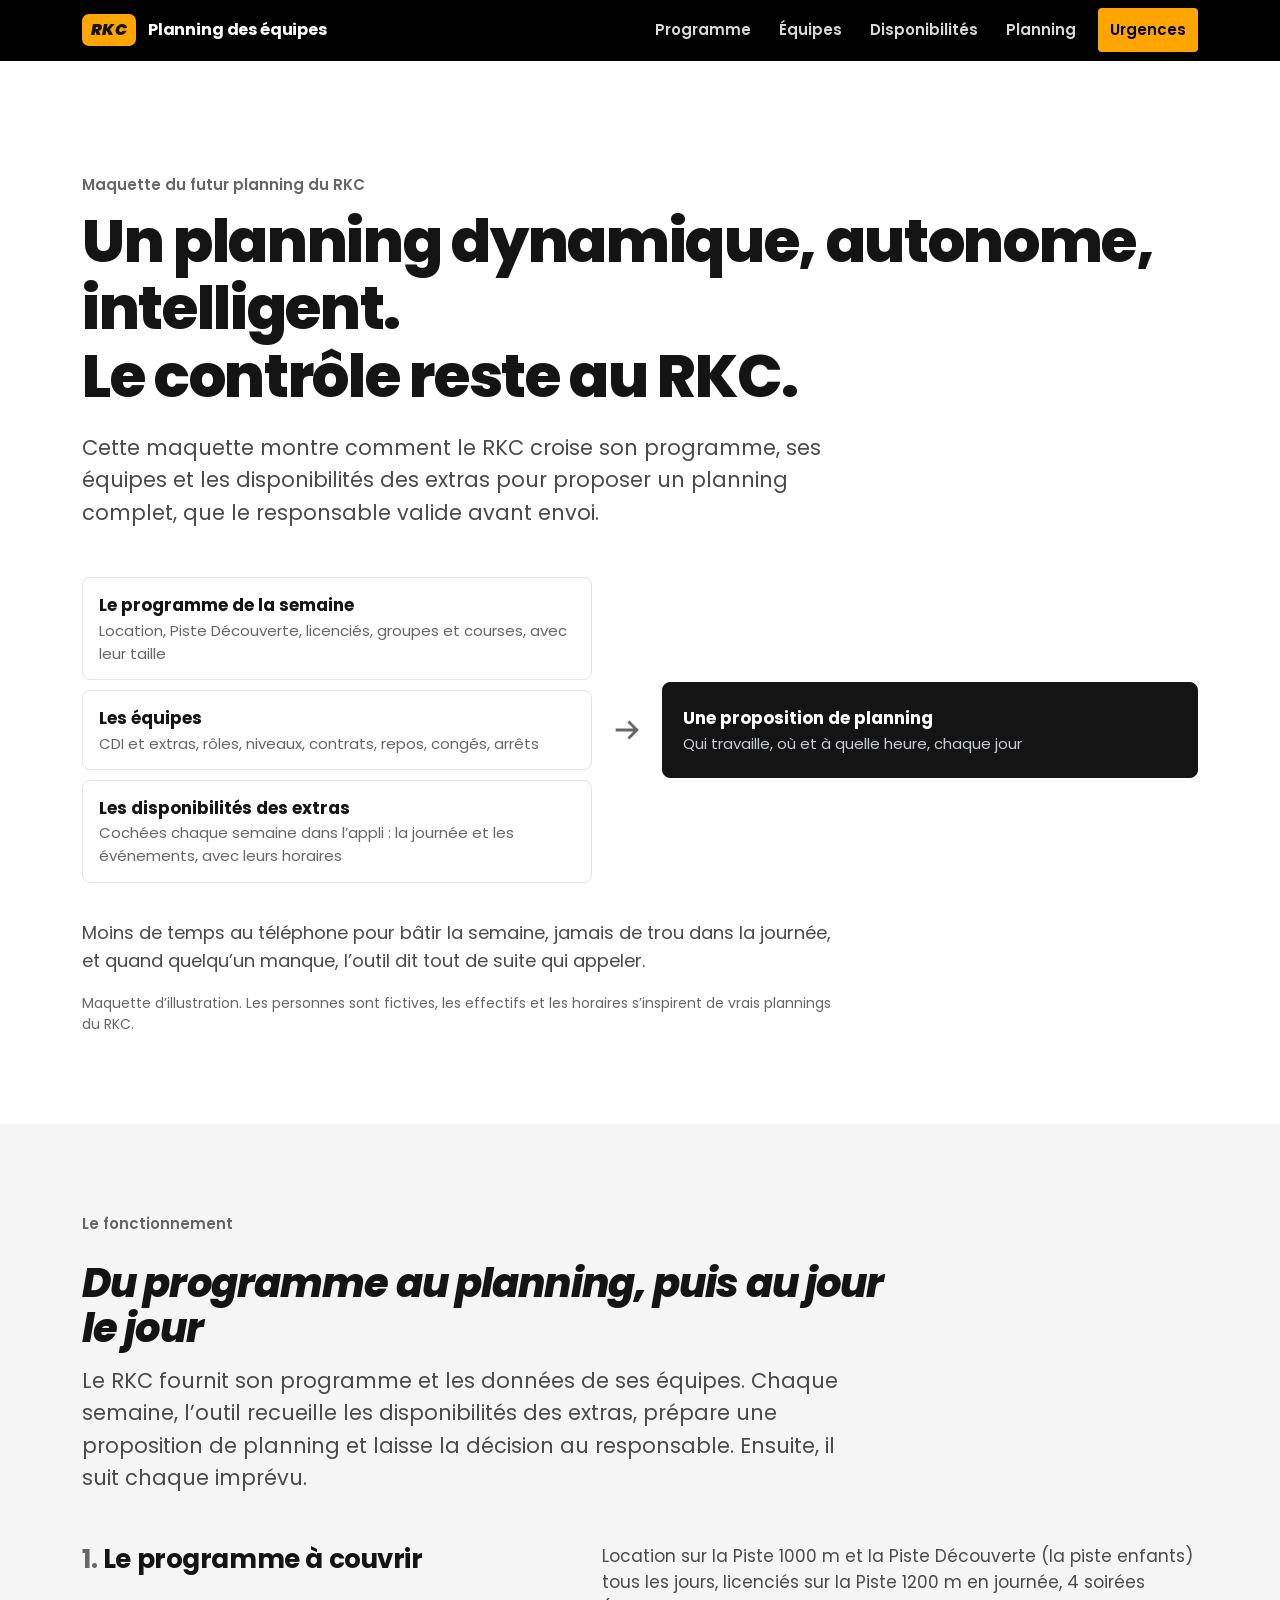
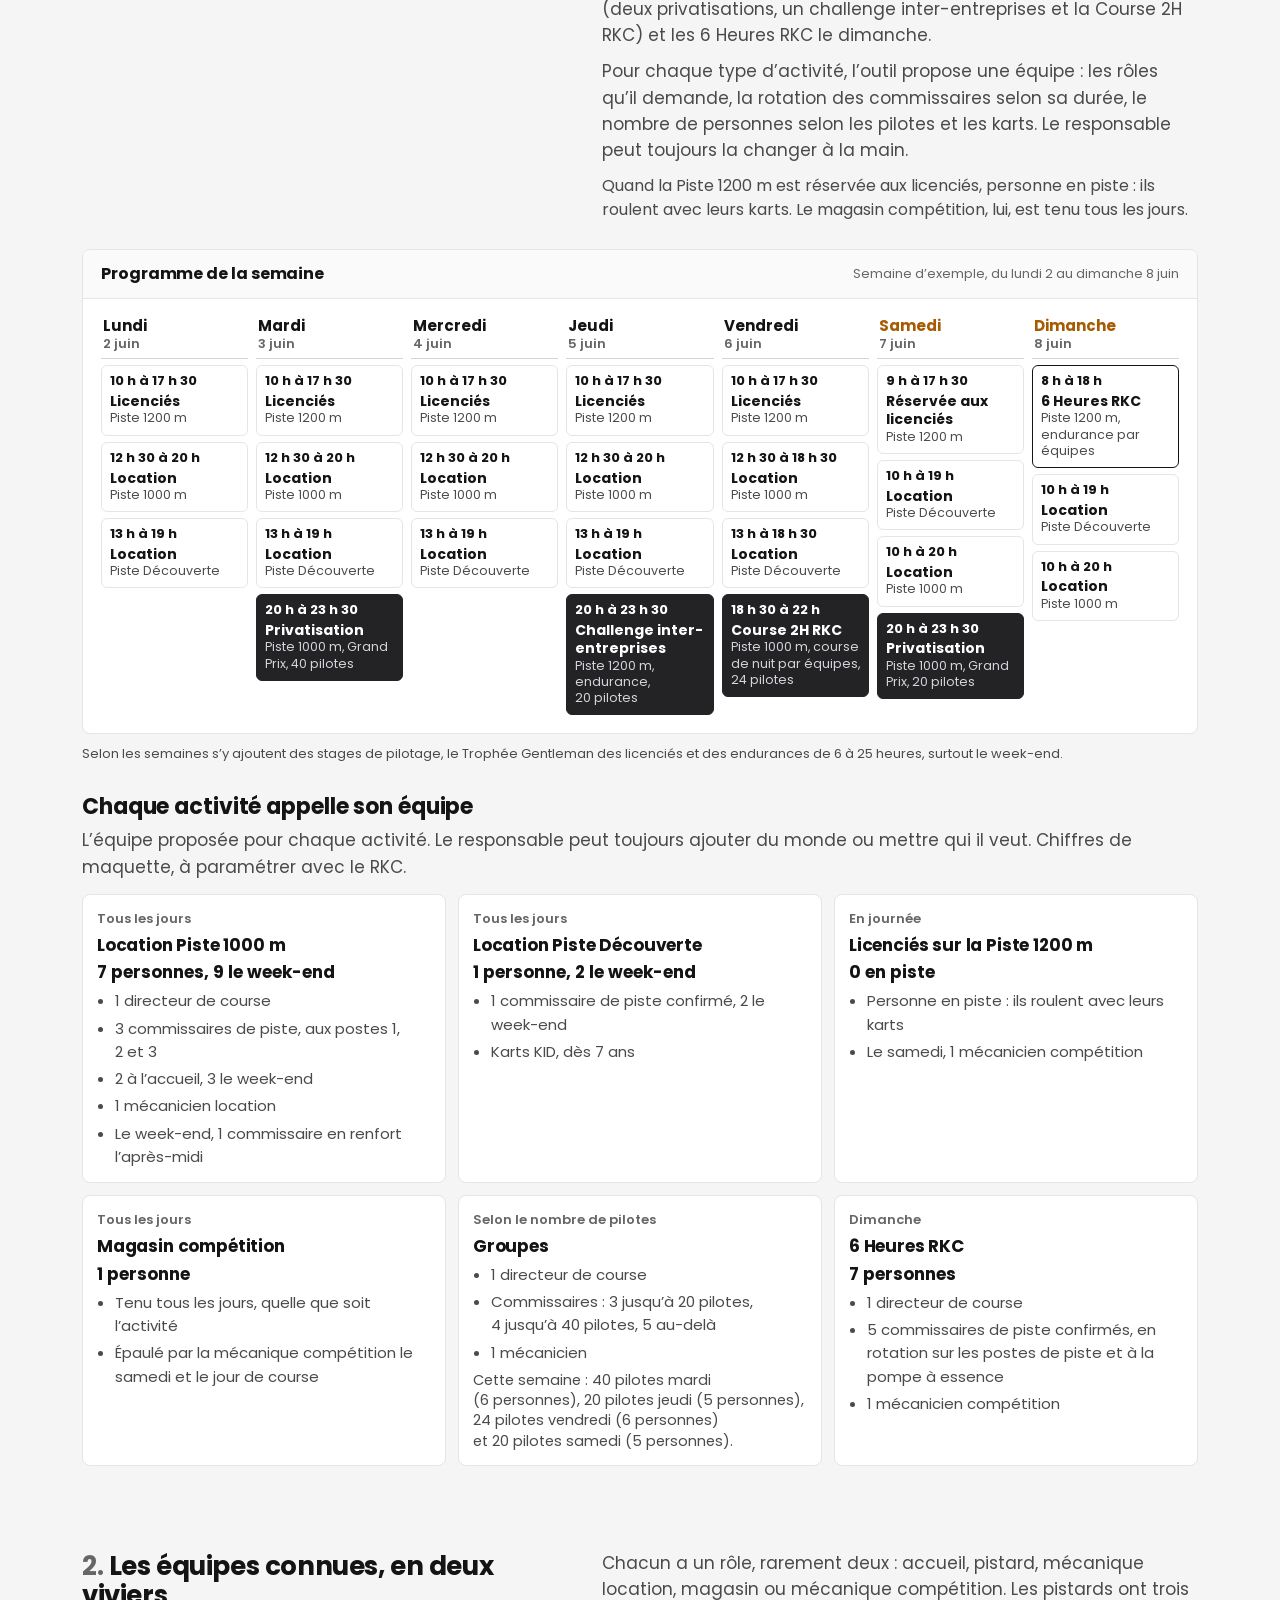
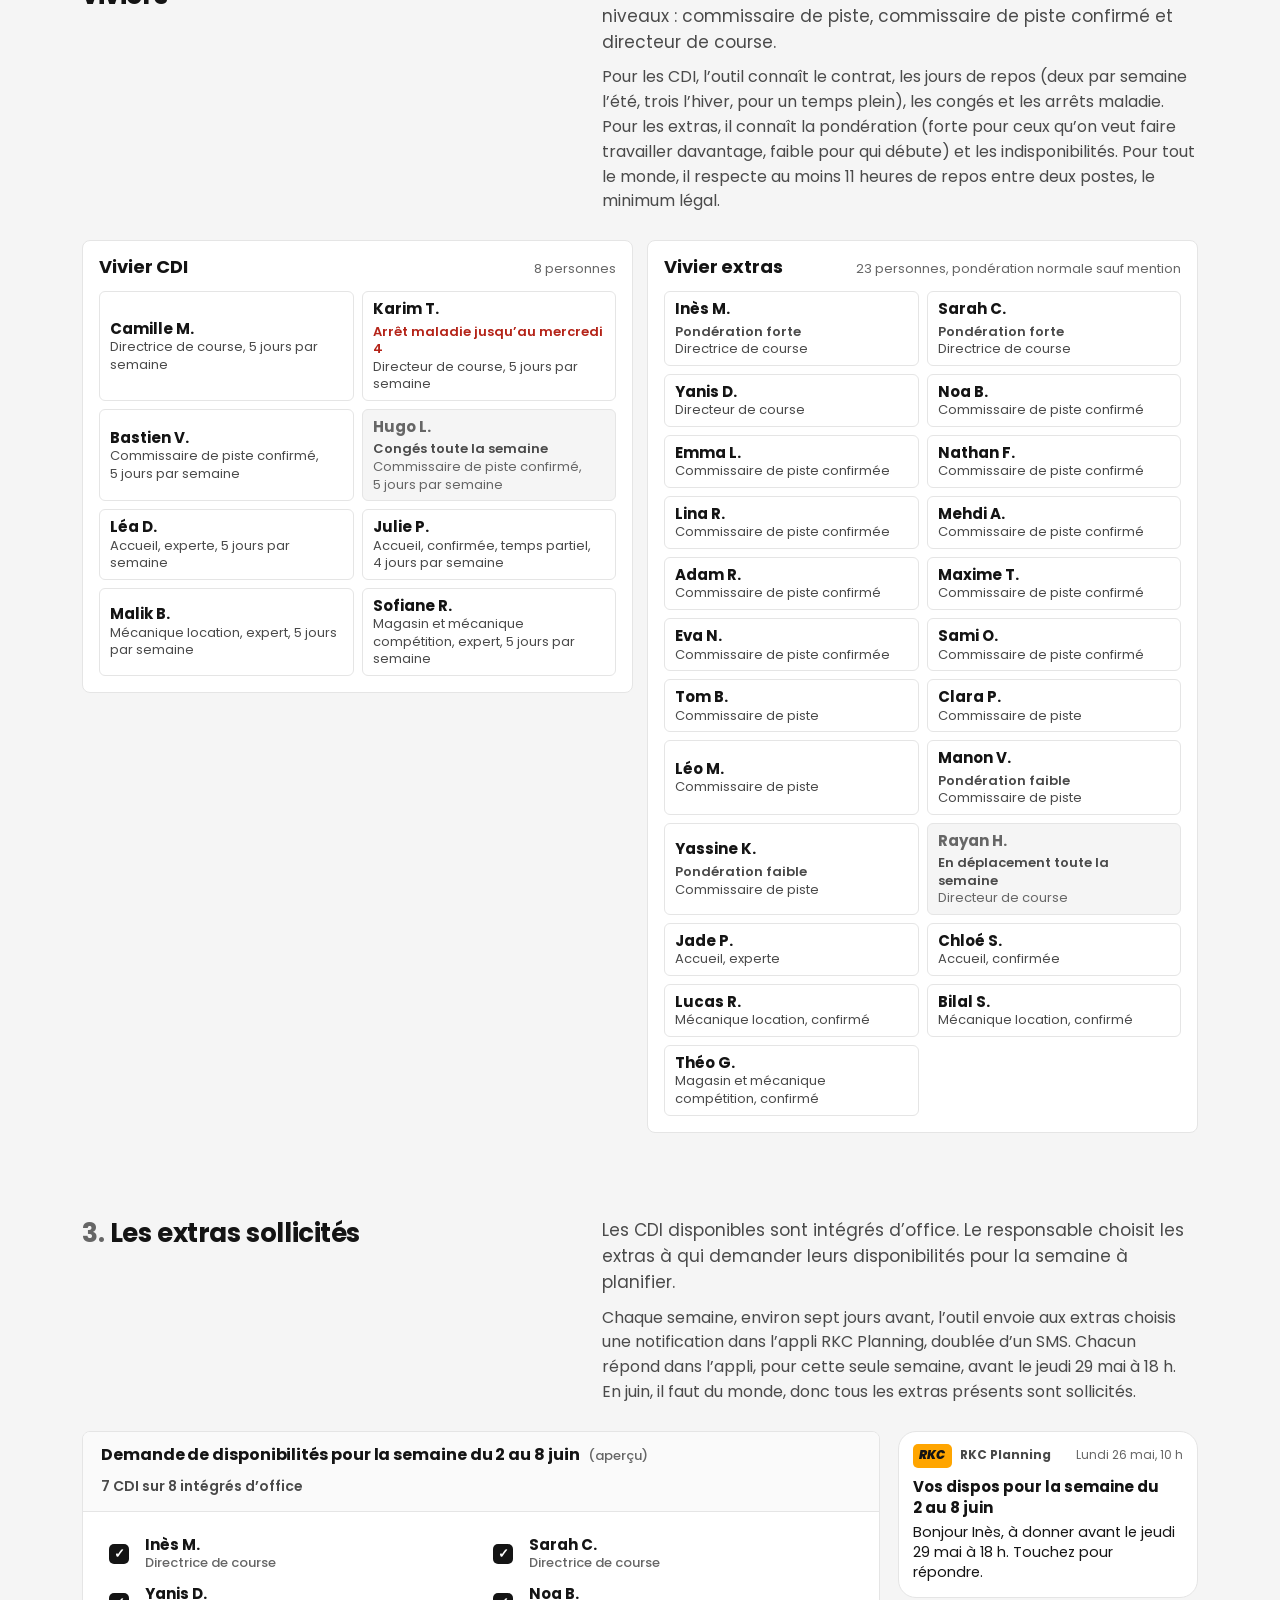
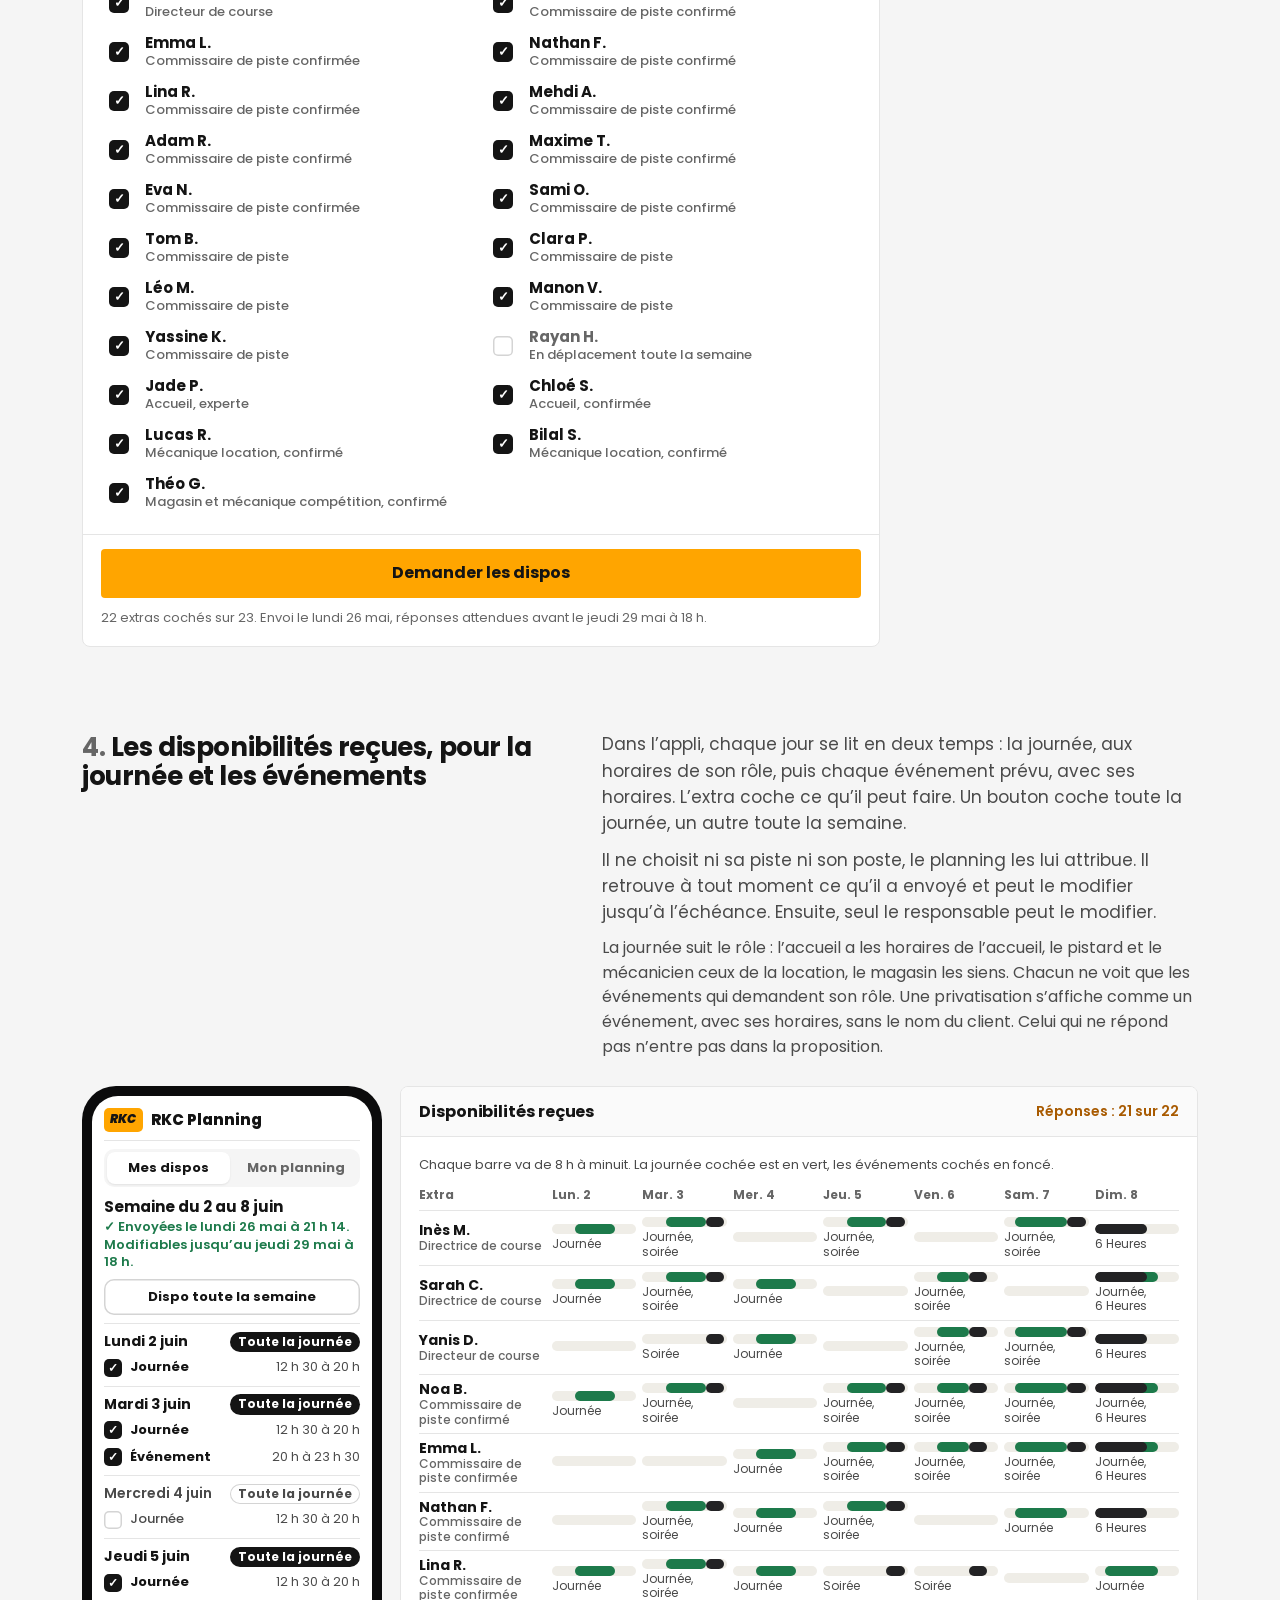
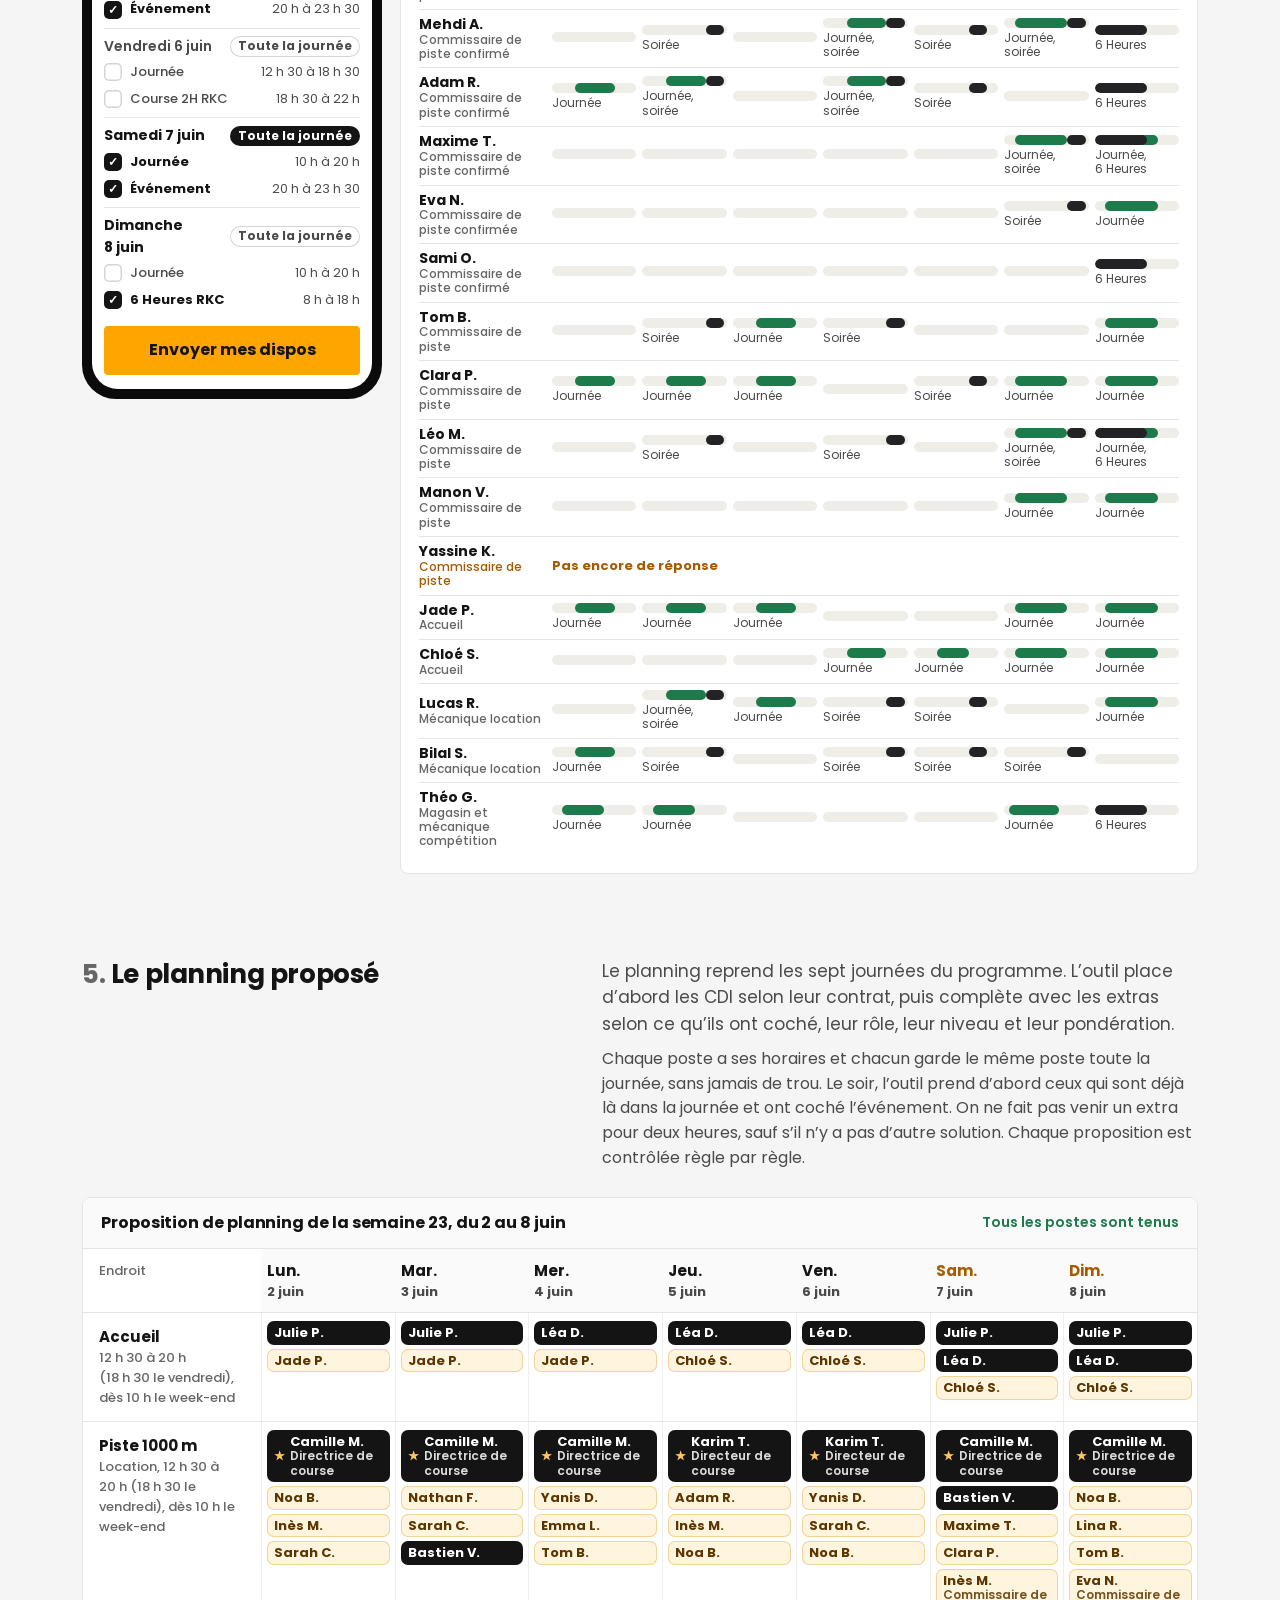
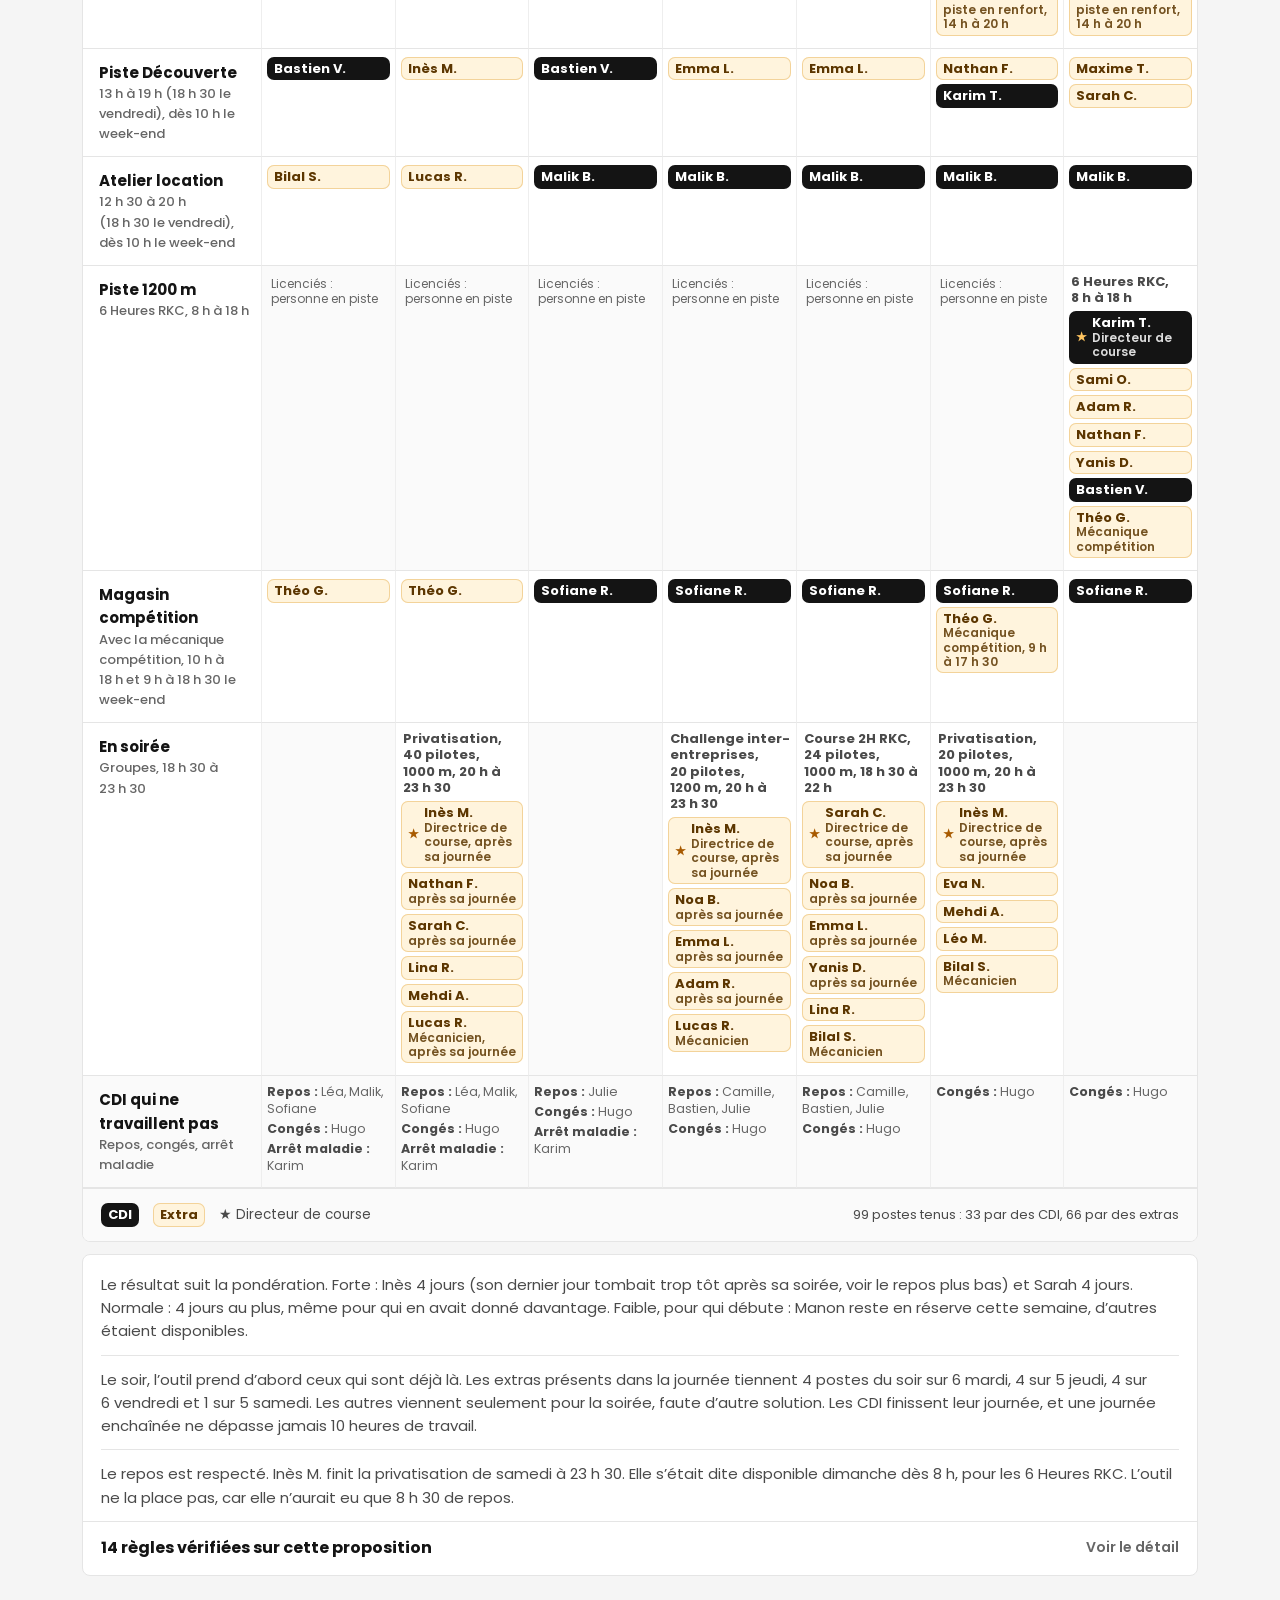
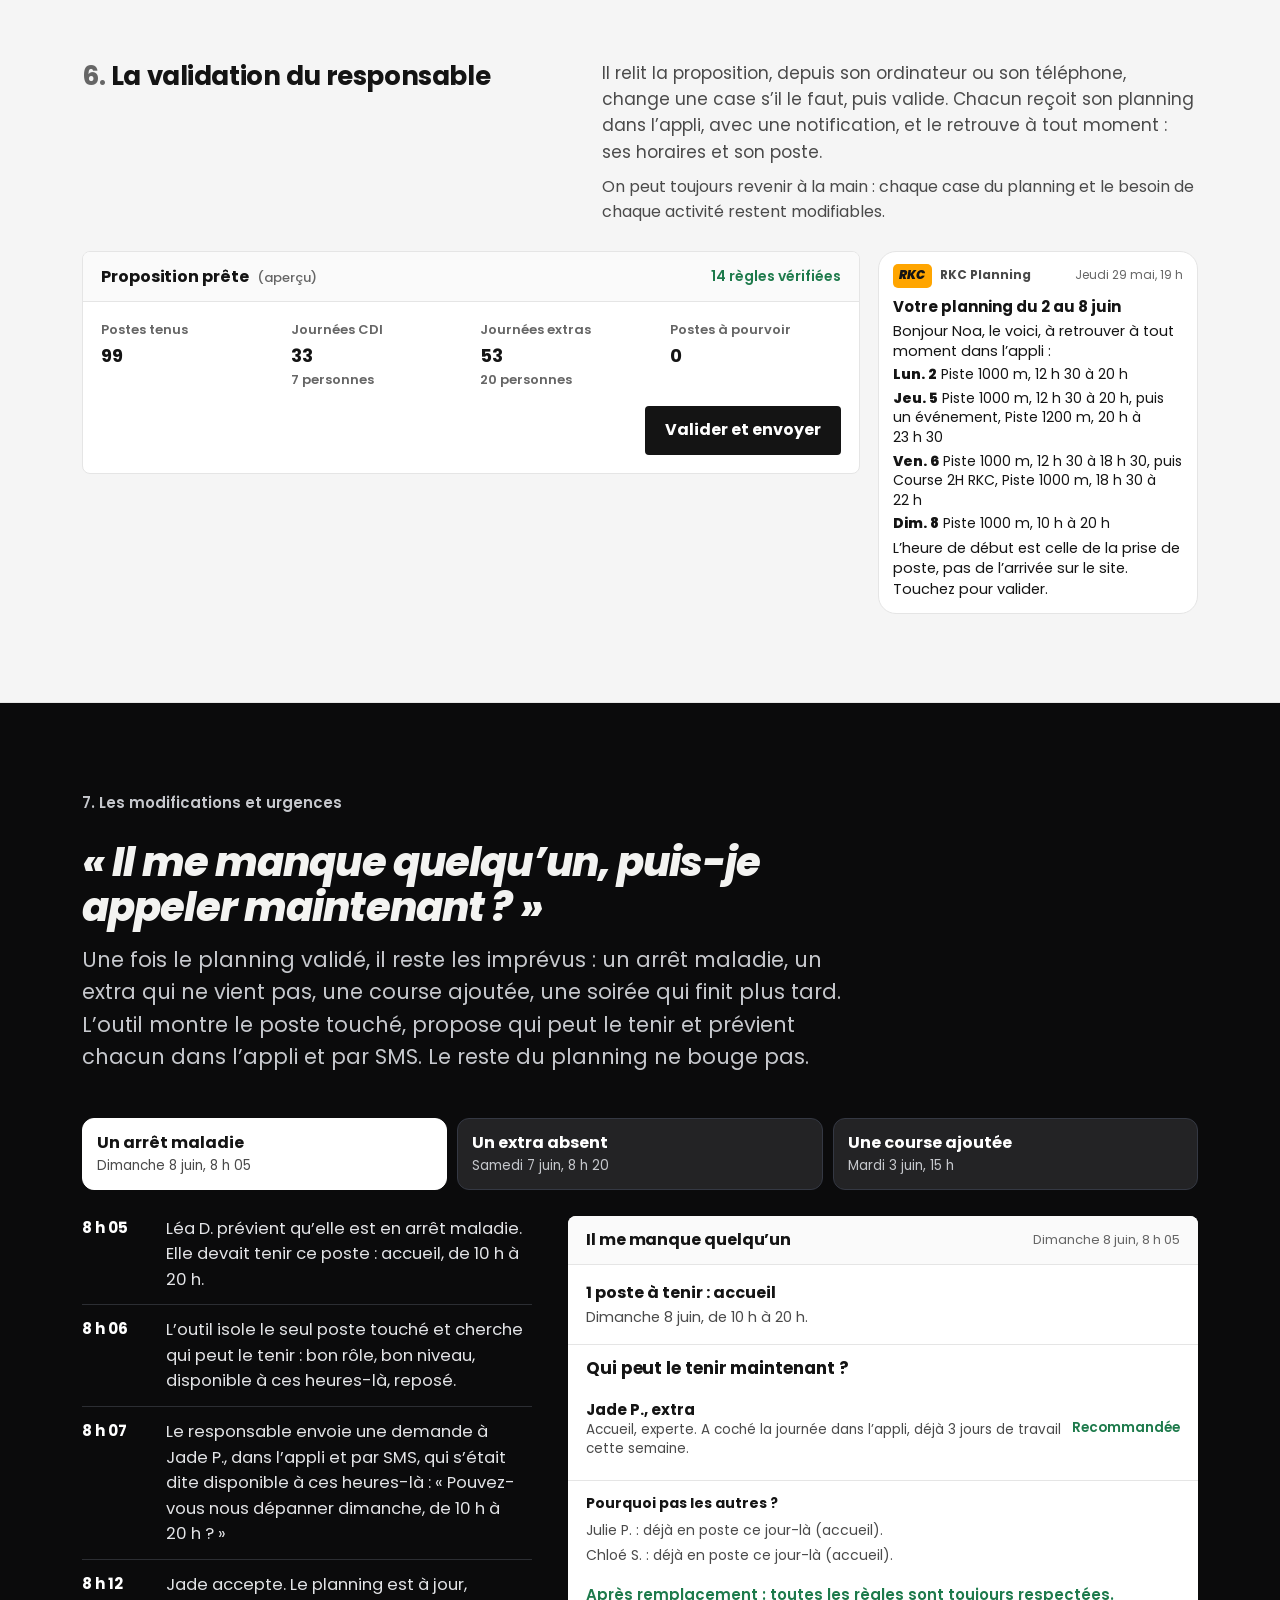
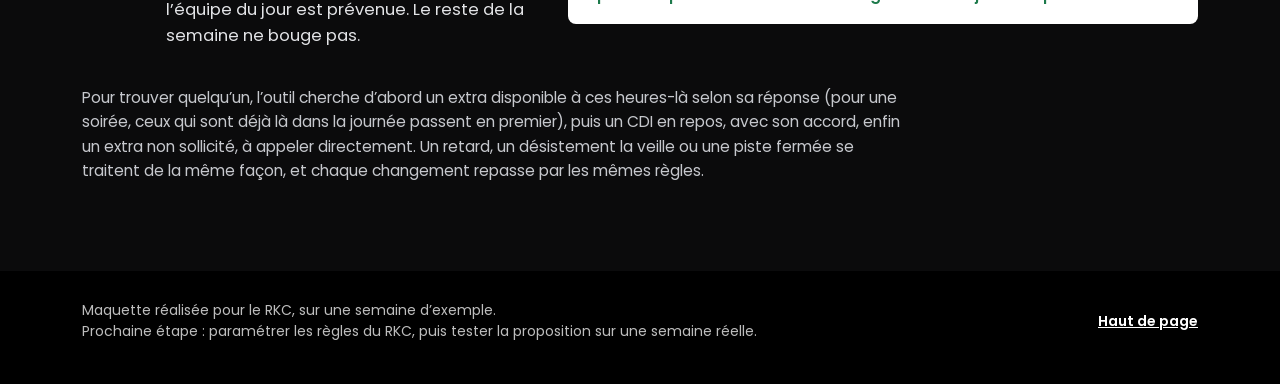
==== commit 900ad5d0: "Maquette RKC : retouches de l'audit des marqueurs d'IA Titre d'une seule couleur, gris neutres, sans" ====
--- a/index.html
+++ b/index.html
@@ -4,7 +4,7 @@
   <meta charset="utf-8">
   <meta name="viewport" content="width=device-width, initial-scale=1">
   <title>Planning des équipes du RKC</title>
-  <meta name="description" content="Maquette : comment le RKC croise son programme, ses équipes et les disponibilités des extras pour proposer un planning complet, que le responsable valide avant envoi.">
+  <meta name="description" content="Maquette du futur planning des équipes du RKC. À partir du programme, des équipes et des disponibilités des extras, l’outil propose un planning que le responsable valide avant envoi.">
   <meta name="robots" content="noindex">
   <link rel="icon" href="data:image/svg+xml,%3Csvg xmlns='http://www.w3.org/2000/svg' viewBox='0 0 64 64'%3E%3Crect width='64' height='64' rx='14' fill='%23ffa500'/%3E%3Ctext x='32' y='42' font-family='Arial' font-size='26' font-weight='900' font-style='italic' text-anchor='middle' fill='%2315171c'%3ERKC%3C/text%3E%3C/svg%3E">
   <link rel="preconnect" href="https://fonts.googleapis.com">
@@ -18,17 +18,17 @@
   --encre-2: #4a4a4a;
   --encre-3: #666666;
   --fond: #ffffff;
-  --fond-2: #f6f5f1;
-  --fond-3: #efede7;
-  --ligne: #e3e0d8;
-  --ligne-2: #d2cec4;
+  --fond-2: #f5f5f5;
+  --fond-3: #eeeeee;
+  --ligne: #e5e5e5;
+  --ligne-2: #d4d4d4;
   --orange: #ffa500;
   --orange-fonce: #a85a00;
   --orange-pale: #fff4dd;
   --orange-ligne: #f3d39a;
   --nuit: #0b0b0c;
   --nuit-2: #232325;
-  --cdi: #1d2433;
+  --cdi: #141414;
   --vert: #1d7a4b;
   --vert-pale: #e7f4ec;
   --rouge: #b42318;
@@ -37,9 +37,8 @@
   --bleu-pale: #e9f0fa;
   --violet: #6a4bb3;
   --violet-pale: #f0ebfa;
-  --rayon: 14px;
-  --rayon-petit: 9px;
-  --ombre: 0 1px 2px rgba(20, 22, 28, .05), 0 10px 30px rgba(20, 22, 28, .07);
+  --rayon: 8px;
+  --ombre: none;
   --police: "Poppins", -apple-system, BlinkMacSystemFont, "Segoe UI", Roboto, "Helvetica Neue", Arial, sans-serif;
   --largeur: 1180px;
   --marge: clamp(16px, 4vw, 32px);
@@ -109,7 +108,7 @@
 
 /* ---------- Ouverture ---------- */
 .ouverture { padding: clamp(48px, 9vw, 112px) 0 clamp(48px, 7vw, 88px); background: var(--fond); }
-.ouverture h1 .accent { display: block; color: var(--orange-fonce); }
+.ouverture h1 .accent { display: block; }
 .ouverture .chapo { margin-top: 22px; }
 .equation {
   margin-top: clamp(32px, 5vw, 48px); display: grid; grid-template-columns: 1fr auto 1.05fr; gap: 18px; align-items: stretch;
@@ -124,14 +123,11 @@
 .fleche-equation svg { width: 34px; height: 34px; stroke: currentColor; fill: none; stroke-width: 2; }
 .sortie { align-self: center; background: var(--encre); border-color: var(--encre); color: #fff; padding: 22px 20px; }
 .sortie span { color: #c9ccd2; }
-.benefices { margin-top: clamp(28px, 4vw, 40px); display: grid; grid-template-columns: repeat(3, 1fr); gap: 14px; padding: 0; list-style: none; }
-.benefices strong { display: block; font-size: 18px; letter-spacing: -.01em; margin-bottom: 4px; }
-.benefices span { color: var(--encre-2); font-size: 16px; }
+.benefices { margin-top: clamp(24px, 4vw, 36px); max-width: 760px; font-size: 18px; line-height: 1.55; color: var(--encre-2); }
 @media (max-width: 860px) {
   .equation { grid-template-columns: 1fr; gap: 10px; }
   .entree, .sortie { padding: 11px 13px; }
   .fleche-equation svg { transform: rotate(90deg); }
-  .benefices { grid-template-columns: 1fr; }
 }
 
 /* ---------- Les quatre temps ---------- */
@@ -154,19 +150,16 @@
 .ecran { position: relative; background: #fff; border: 1px solid var(--ligne); border-radius: var(--rayon); box-shadow: var(--ombre); overflow: hidden; }
 .ecran-barre {
   display: flex; align-items: center; justify-content: space-between; gap: 12px; flex-wrap: wrap;
-  padding: 14px 18px; border-bottom: 1px solid var(--ligne); background: #fcfbf9;
+  padding: 14px 18px; border-bottom: 1px solid var(--ligne); background: #fafafa;
 }
 .ecran-barre h4 { font-size: 16px; }
 .ecran-barre .tres-petit { color: var(--encre-3); }
 .ecran-corps { padding: 18px; }
-.pastille {
-  display: inline-flex; align-items: center; gap: 6px; padding: 4px 10px; border-radius: 999px;
-  font-size: 13px; font-weight: 650; white-space: nowrap; background: var(--fond-2); color: var(--encre-2);
-}
-.pastille.vert { background: var(--vert-pale); color: var(--vert); }
-.pastille.orange { background: var(--orange-pale); color: var(--orange-fonce); }
-.pastille.rouge { background: var(--rouge-pale); color: var(--rouge); }
-.pastille.nuit { background: var(--encre); color: #fff; }
+.pastille { display: inline; font-size: 14px; font-weight: 600; white-space: nowrap; color: var(--encre-2); }
+.pastille.vert { color: var(--vert); }
+.pastille.orange { color: var(--orange-fonce); }
+.pastille.rouge { color: var(--rouge); }
+.pastille.nuit { color: var(--encre); }
 
 /* ---------- Temps 1 : le programme de la semaine ---------- */
 table.programme { width: 100%; border-collapse: separate; border-spacing: 6px; table-layout: fixed; margin: -6px; width: calc(100% + 12px); }
@@ -204,34 +197,23 @@
 /* ---------- Temps 2 : les viviers ---------- */
 .viviers { display: grid; grid-template-columns: minmax(0, 1fr) minmax(0, 1fr); gap: 14px; }
 .vivier { border-radius: var(--rayon); padding: 16px; border: 1px solid var(--ligne); background: #fff; }
-.vivier.cdi { background: #f4f5f8; border-color: #dfe2ea; }
-.vivier.extras { background: #fffaf0; border-color: var(--orange-ligne); }
+.vivier.cdi, .vivier.extras { background: #fff; border-color: var(--ligne); }
 .vivier-tete { display: flex; align-items: baseline; justify-content: space-between; gap: 12px; margin-bottom: 12px; }
 .vivier-tete h4 { font-size: 18px; }
 .vivier-tete .tres-petit { color: var(--encre-3); }
 .personnes { display: grid; grid-template-columns: 1fr; gap: 8px; }
 .personne {
-  display: grid; grid-template-columns: 34px minmax(0, 1fr); gap: 9px; align-items: center;
-  background: #fff; border: 1px solid var(--ligne); border-radius: 11px; padding: 7px 9px;
+  display: grid; grid-template-columns: minmax(0, 1fr); gap: 9px; align-items: center;
+  background: #fff; border: 1px solid var(--ligne); border-radius: 6px; padding: 7px 10px;
 }
 .personne.indispo { opacity: .78; background: var(--fond-2); }
-.avatar {
-  width: 34px; height: 34px; border-radius: 50%; display: grid; place-items: center;
-  font-size: 13px; font-weight: 800; letter-spacing: .02em; background: var(--cdi); color: #fff;
-}
-.avatar.extra { background: var(--orange-pale); color: var(--orange-fonce); box-shadow: inset 0 0 0 1.5px var(--orange-ligne); }
 .personne-nom { display: flex; align-items: center; gap: 4px 8px; flex-wrap: wrap; font-weight: 700; font-size: 15px; line-height: 1.3; }
 .personne-metiers { font-size: 13px; color: var(--encre-2); line-height: 1.35; }
 .niveau { font-weight: 650; }
 .niveau.Expert { color: var(--encre); }
 .niveau.Débutant { color: var(--orange-fonce); }
-.etiquette { font-size: 12px; font-weight: 700; padding: 2px 8px; border-radius: 999px; line-height: 1.35; }
-.etiquette.conges { background: var(--bleu-pale); color: var(--bleu); }
-.etiquette.arret { background: var(--rouge-pale); color: var(--rouge); }
-.etiquette.deplacement { background: var(--violet-pale); color: var(--violet); }
-.etiquette.ponderation { background: var(--fond-2); color: var(--encre-2); }
-.etiquette.ponderation.forte { background: var(--orange-pale); color: var(--orange-fonce); }
-.etiquette.ponderation.faible { background: #f1f1f1; color: #5b5f66; }
+.etiquette { display: block; flex-basis: 100%; font-size: 13px; font-weight: 600; line-height: 1.35; color: var(--encre-2); }
+.etiquette.arret { color: var(--rouge); }
 @media (min-width: 1000px) { .personnes { grid-template-columns: minmax(0, 1fr) minmax(0, 1fr); } }
 @media (max-width: 700px) { .viviers { grid-template-columns: 1fr; } }
 @media (min-width: 360px) and (max-width: 700px) { .personnes { grid-template-columns: minmax(0, 1fr) minmax(0, 1fr); } .personne { grid-template-columns: 1fr; gap: 4px; } .personne .avatar { display: none; } }
@@ -272,7 +254,6 @@
 .dispo { width: 22px; height: 22px; border-radius: 6px; justify-self: center; background: #f0eee9; position: relative; }
 .dispo.journee { background: var(--vert); }
 .dispo.soir { background: var(--nuit-2); }
-.dispo.journee-soir { background: linear-gradient(135deg, var(--vert) 50%, var(--nuit-2) 50%); }
 .reponse.attente .qui small { color: var(--orange-fonce); font-weight: 650; }
 .reponse.attente .dispo { background: transparent; box-shadow: inset 0 0 0 1.5px var(--ligne); }
 @media (max-width: 760px) {
@@ -287,7 +268,7 @@
 table.planning { width: 100%; border-collapse: separate; border-spacing: 0; min-width: 900px; table-layout: fixed; }
 .planning th, .planning td { vertical-align: top; text-align: left; }
 .planning thead th {
-  position: sticky; top: 0; background: #fcfbf9; z-index: 1; padding: 10px 6px; font-size: 13px; color: var(--encre-2);
+  position: sticky; top: 0; background: #fafafa; z-index: 1; padding: 10px 6px; font-size: 13px; color: var(--encre-2);
   border-bottom: 1px solid var(--ligne); font-weight: 700;
 }
 .planning thead th strong { display: block; font-size: 15px; color: var(--encre); }
@@ -295,9 +276,9 @@
 .planning th.endroit { width: 178px; padding: 12px 12px 12px 16px; font-size: 14px; border-bottom: 1px solid var(--ligne); background: #fff; }
 .planning th.endroit strong { display: block; font-size: 15px; color: var(--encre); }
 .planning th.endroit span { display: block; font-weight: 500; color: var(--encre-3); font-size: 13px; }
-.planning td { padding: 8px 5px; border-bottom: 1px solid var(--ligne); border-left: 1px solid #f0eee8; }
-.planning td.ferme { position: relative; background: #fbfaf8; }
-.planning tr.repos-ligne th, .planning tr.repos-ligne td { background: #fafaf7; }
+.planning td { padding: 8px 5px; border-bottom: 1px solid var(--ligne); border-left: 1px solid #eeeeee; }
+.planning td.ferme { position: relative; background: #fafafa; }
+.planning tr.repos-ligne th, .planning tr.repos-ligne td { background: #fafafa; }
 .planning tr.repos-ligne td { font-size: 12.5px; color: var(--encre-3); line-height: 1.35; }
 .absents { display: grid; gap: 3px; }
 .absents b { color: var(--encre-2); font-weight: 700; }
@@ -312,7 +293,7 @@
 .nom .etoile { color: #ffc560; font-size: 12px; }
 .nom.extra .etoile { color: var(--orange-fonce); }
 .nom span.txt { min-width: 0; overflow: hidden; text-overflow: ellipsis; }
-.planning-pied { display: flex; flex-wrap: wrap; align-items: center; justify-content: space-between; gap: 12px; padding: 14px 18px; border-top: 1px solid var(--ligne); background: #fcfbf9; }
+.planning-pied { display: flex; flex-wrap: wrap; align-items: center; justify-content: space-between; gap: 12px; padding: 14px 18px; border-top: 1px solid var(--ligne); background: #fafafa; }
 .legende-planning { display: flex; flex-wrap: wrap; gap: 8px 14px; font-size: 13.5px; color: var(--encre-2); align-items: center; }
 .legende-planning .nom { display: inline-flex; margin: 0; }
 .onglets-jours { display: none; }
@@ -343,8 +324,7 @@
 .regles li.ko { color: var(--rouge); font-weight: 600; }
 @media (max-width: 1000px) { .regles { grid-template-columns: repeat(2, minmax(0, 1fr)); } }
 @media (max-width: 640px) { .regles { grid-template-columns: 1fr; } }
-.exemple-repos { margin: 0 18px 18px; padding: 12px 14px; border-radius: 10px; background: var(--fond-2); font-size: 15px; color: var(--encre-2); }
-.exemple-repos strong { color: var(--encre); }
+.exemple-repos { margin: 0 18px; padding: 12px 0; font-size: 15px; color: var(--encre-2); }
 
 /* ---------- La piste seule ne suffit jamais ---------- */
 .besoins { display: grid; grid-template-columns: repeat(auto-fit, minmax(230px, 1fr)); gap: 12px; }
@@ -354,9 +334,8 @@
 .besoin .piste { font-size: 13px; font-weight: 600; color: var(--encre-3); }
 .besoin h4 { font-size: 18px; }
 .besoin ul { margin: 0; padding: 0 0 0 18px; list-style: disc; display: grid; gap: 4px; font-size: 15px; color: var(--encre-2); }
-.besoin .total { font-size: 26px; font-weight: 800; letter-spacing: -.02em; line-height: 1; }
-.besoin .total small { font-size: 14px; font-weight: 600; color: var(--encre-3); letter-spacing: 0; margin-left: 4px; }
-.besoin.zero .total { color: var(--vert); }
+.besoin .total { font-size: 17px; font-weight: 700; line-height: 1.3; }
+.besoin .total small { font-size: inherit; font-weight: inherit; color: inherit; }
 .principes { margin-top: clamp(20px, 3vw, 28px); display: grid; grid-template-columns: 1fr; gap: 14px; }
 .principe.bandeau { grid-template-columns: auto 1fr; align-items: center; gap: 6px 18px; padding: 20px 22px; }
 .principe.bandeau strong { font-size: 20px; }
@@ -375,15 +354,15 @@
 .fil li:first-child { border-top: 0; padding-top: 0; }
 .fil .heure { display: block; font-size: 15px; font-weight: 700; color: #fff; }
 .fil p { color: #e3e4e7; font-size: 16.5px; }
-.carte-appel { background: #fff; color: var(--encre); border-radius: var(--rayon); overflow: hidden; box-shadow: 0 20px 50px rgba(0, 0, 0, .35); }
-.carte-appel .ecran-barre { background: #fff7e6; }
+.carte-appel { background: #fff; color: var(--encre); border-radius: var(--rayon); overflow: hidden; }
+.carte-appel .ecran-barre { background: #fafafa; }
 .alerte { display: block; padding: 16px 18px; border-bottom: 1px solid var(--ligne); }
 .alerte .signe { display: none; }
 .alerte strong { display: block; font-size: 16px; }
 .alerte span { display: block; font-size: 14.5px; color: var(--encre-2); }
 .candidats { margin: 0; padding: 6px 12px 12px; list-style: none; display: grid; gap: 6px; }
-.candidat { display: grid; grid-template-columns: 38px 1fr auto; gap: 10px; align-items: center; padding: 10px 8px; border-radius: 11px; }
-.candidat.recommande { background: var(--vert-pale); box-shadow: inset 0 0 0 1.5px #b7e0c8; }
+.candidat { display: grid; grid-template-columns: minmax(0, 1fr) auto; gap: 10px; align-items: center; padding: 10px 6px; }
+.candidat + .candidat { border-top: 1px solid var(--ligne); }
 .candidat strong { display: block; font-size: 15px; }
 .candidat span { display: block; font-size: 13.5px; color: var(--encre-2); line-height: 1.35; }
 .ecartes { padding: 12px 18px 16px; border-top: 1px solid var(--ligne); font-size: 14px; color: var(--encre-2); }
@@ -391,8 +370,8 @@
 .ecartes ul { margin: 6px 0 0; padding: 0; list-style: none; display: grid; gap: 3px; }
 @media (max-width: 900px) { .imprevu { grid-template-columns: 1fr; } }
 
-.message-flash { display: flex; gap: 10px; align-items: flex-start; padding: 12px 14px; border-radius: 10px; background: var(--vert-pale); color: #135c37; font-size: 15px; margin-top: 12px; }
-.message-flash.alerte-rouge { background: var(--rouge-pale); color: var(--rouge); }
+.message-flash { display: block; margin-top: 12px; font-size: 15px; font-weight: 600; color: var(--vert); }
+.message-flash.alerte-rouge { color: var(--rouge); }
 
 /* ---------- Pied ---------- */
 .pied { padding: 28px 0 40px; border-top: 1px solid var(--ligne); color: var(--encre-3); font-size: 14px; }
@@ -408,8 +387,8 @@
 .liste-cases.deux .case { min-height: 40px; padding: 6px 8px; }
 @media (max-width: 1100px) { .liste-cases.deux { grid-template-columns: 1fr; } }
 @media (min-width: 360px) and (max-width: 760px) { .liste-cases.deux.visuel { grid-template-columns: repeat(2, minmax(0, 1fr)); } }
-.ponderation-resultat { margin: 0 18px 18px; padding: 12px 14px; border-radius: 10px; background: var(--orange-pale); font-size: 15px; color: #5c3600; }
-.ponderation-resultat strong { color: var(--encre); }
+.ponderation-resultat { margin: 0 18px; padding: 12px 0; font-size: 15px; color: var(--encre-2); }
+.ponderation-resultat + .ponderation-resultat, .ponderation-resultat + .exemple-repos { border-top: 1px solid var(--ligne); }
 
 /* Règles repliées derrière une ligne de synthèse */
 details.controle { border-top: 1px solid var(--ligne); }
@@ -419,8 +398,6 @@
 }
 details.controle summary::-webkit-details-marker { display: none; }
 details.controle summary .ouvrir { font-weight: 600; font-size: 14px; color: var(--encre-3); white-space: nowrap; }
-details.controle[open] summary .ouvrir::after { content: " ▲"; }
-details.controle:not([open]) summary .ouvrir::after { content: " ▼"; }
 details.controle summary .ok { display: none; }
 
 .la-suite { margin-top: 22px; font-size: 17px; color: var(--encre-2); max-width: 760px; }
@@ -444,9 +421,7 @@
 .piste-seule h4 { font-size: clamp(19px, 2vw, 22px); }
 .piste-seule .besoins { grid-template-columns: repeat(4, minmax(0, 1fr)); margin-top: 6px; }
 .besoin p { font-size: 14.5px; color: var(--encre-2); line-height: 1.4; }
-.besoin.fort { border-color: var(--orange); box-shadow: inset 0 0 0 1px var(--orange); }
 .besoin .points { display: flex; gap: 4px; flex-wrap: wrap; min-height: 10px; }
-.besoin .points i { width: 10px; height: 10px; border-radius: 50%; background: var(--encre); }
 @media (max-width: 900px) { .piste-seule .besoins { grid-template-columns: repeat(2, minmax(0, 1fr)); } }
 @media (max-width: 359px) { .piste-seule .besoins { grid-template-columns: 1fr; } }
 
@@ -464,8 +439,7 @@
   .entree > div > span { display: none; }
   .entree, .sortie { padding: 9px 12px; }
   .equation { margin-top: 18px; }
-  .benefices { margin-top: 18px; gap: 10px; }
-  .benefices strong { font-size: 17px; }
+  .benefices { margin-top: 18px; font-size: 17px; }
 }
 
 /* La validation du responsable, une étape à part entière */
@@ -549,10 +523,10 @@
 /* ---------- 6. La validation ---------- */
 .validation-visuel { display: grid; grid-template-columns: minmax(0, 1fr) 320px; gap: 18px; align-items: start; }
 @media (max-width: 960px) { .validation-visuel { grid-template-columns: 1fr; } }
-.chiffres-cles { display: grid; grid-template-columns: repeat(4, minmax(0, 1fr)); gap: 10px; margin: 0 0 16px; }
-.chiffres-cles div { background: var(--fond-2); border-radius: 10px; padding: 10px 12px; }
+.chiffres-cles { display: grid; grid-template-columns: repeat(4, minmax(0, 1fr)); gap: 10px 18px; margin: 0 0 16px; }
+.chiffres-cles div { padding: 0; }
 .chiffres-cles dt { font-size: 13px; color: var(--encre-3); font-weight: 600; }
-.chiffres-cles dd { margin: 2px 0 0; font-size: 20px; font-weight: 800; letter-spacing: -.01em; }
+.chiffres-cles dd { margin: 2px 0 0; font-size: 18px; font-weight: 700; }
 @media (max-width: 640px) { .chiffres-cles { grid-template-columns: repeat(2, minmax(0, 1fr)); } }
 .actions-validation { display: flex; gap: 10px; flex-wrap: wrap; justify-content: flex-end; }
 
@@ -561,7 +535,8 @@
 .onglets-urgences button { text-align: left; border: 1.5px solid #343843; background: var(--nuit-2); color: #fff; border-radius: 12px; padding: 12px 14px; min-height: 60px; }
 .onglets-urgences button strong { display: block; font-size: 16px; }
 .onglets-urgences button span { display: block; font-size: 13.5px; color: #c6c8cd; }
-.onglets-urgences button[aria-selected="true"] { border-color: #ffc560; box-shadow: 0 0 0 1px #ffc560; }
+.onglets-urgences button[aria-selected="true"] { background: #fff; border-color: #fff; color: var(--encre); }
+.onglets-urgences button[aria-selected="true"] span { color: var(--encre-2); }
 @media (max-width: 760px) { .onglets-urgences { grid-template-columns: 1fr; } }
 .autres-cas { margin-top: clamp(18px, 3vw, 26px); color: #c6c8cd; font-size: 15.5px; max-width: 820px; }
 .places-ajout { margin: 0; padding: 4px 18px 12px; list-style: none; display: grid; gap: 6px; }
@@ -573,14 +548,12 @@
 .entete { background: #000; border-bottom-color: #000; -webkit-backdrop-filter: none; backdrop-filter: none; }
 .entete .marque { color: #fff; }
 .entete nav a { color: #d9d9d9; }
-.entete nav a:hover { background: transparent; color: #fff; box-shadow: inset 0 -2px 0 var(--orange); border-radius: 0; }
+.entete nav a:hover { background: transparent; color: #fff; }
 .entete nav a.lien-fort { background: var(--orange); color: #000; border-radius: 4px; }
 .entete nav a.lien-fort:hover { background: #ffb733; color: #000; box-shadow: none; border-radius: 4px; }
 .pied { background: #000; color: #bdbdbd; border-top: 0; }
 .pied a { color: #fff; display: inline-block; padding: 12px 0; }
 .bouton { border-radius: 4px; }
-.onglets-urgences button[aria-selected="true"] { border-color: var(--orange); box-shadow: 0 0 0 1px var(--orange); }
-.bloc.soir { border-color: var(--orange); }
 
 .chiffres-cles dd small { display: block; font-size: 13px; font-weight: 600; color: var(--encre-3); letter-spacing: 0; }
 
@@ -591,15 +564,12 @@
 .agenda-tete strong { display: block; font-size: 15px; color: var(--encre); }
 .agenda-jour.weekend .agenda-tete strong { color: var(--orange-fonce); }
 .agenda-liste { margin: 0; padding: 0; list-style: none; display: grid; gap: 6px; }
-.agenda-evt { border-radius: 8px; padding: 7px 8px 8px; display: grid; gap: 2px; font-size: 13px; line-height: 1.3; min-width: 0; }
+.agenda-evt { border-radius: 6px; padding: 7px 8px 8px; display: grid; gap: 2px; font-size: 13px; line-height: 1.3; min-width: 0; background: #fff; border: 1px solid var(--ligne); }
 .agenda-heure { font-weight: 700; color: var(--encre); }
 .agenda-quoi b { display: block; font-size: 14px; }
 .agenda-quoi span { display: block; color: var(--encre-2); font-size: 12.5px; }
-.agenda-evt.p1000 { background: var(--orange-pale); border-color: var(--orange); }
-.agenda-evt.enfants { background: var(--vert-pale); border-color: #3aa36b; }
-.agenda-evt.p1200 { background: var(--bleu-pale); border-color: var(--bleu); }
-.agenda-evt.course { background: var(--rouge-pale); border-color: var(--rouge); }
-.agenda-evt.soir { background: var(--nuit-2); border-color: var(--orange); color: #fff; }
+.agenda-evt.course { border-color: var(--encre); }
+.agenda-evt.soir { background: var(--nuit-2); border-color: var(--nuit-2); color: #fff; }
 .agenda-evt.soir .agenda-heure, .agenda-evt.soir .agenda-quoi b { color: #fff; }
 .agenda-evt.soir .agenda-quoi span { color: #d4d6db; }
 @media (max-width: 1100px) { .agenda { grid-template-columns: repeat(4, minmax(0, 1fr)); row-gap: 16px; } }
@@ -610,12 +580,12 @@
   .agenda-evt { grid-template-columns: 112px minmax(0, 1fr); gap: 2px 10px; align-items: baseline; }
 }
 /* Écrans d'aperçu : ce sont des images de l'outil, pas des boutons */
-.apercu { display: inline-block; margin-left: 8px; padding: 1px 7px; border-radius: 999px; border: 1px solid var(--ligne-2); font-size: 12px; font-weight: 600; color: var(--encre-3); vertical-align: 2px; letter-spacing: 0; }
+.apercu { display: inline; margin-left: 8px; font-size: 13px; font-weight: 500; color: var(--encre-3); vertical-align: baseline; letter-spacing: 0; }
 span.bouton { cursor: default; }
 span.bouton:hover { background: var(--encre); }
 span.bouton.orange:hover { background: var(--orange); }
 .cellule-dispo .heures { white-space: normal; overflow: visible; text-overflow: clip; }
-.autres-cas strong { color: #fff; }
+.autres-cas strong { color: inherit; font-weight: inherit; }
 
 /* ---------- Retouches de rendu (relecture du 8 novembre au soir) ---------- */
 /* Les sept onglets des jours tiennent sur un petit téléphone */
@@ -625,8 +595,8 @@
 }
 /* La pastille « Recommandée » passe sous le nom sur téléphone */
 @media (max-width: 480px) {
-  .candidat { grid-template-columns: 38px minmax(0, 1fr); }
-  .candidat .pastille { grid-column: 2; justify-self: start; }
+  .candidat { grid-template-columns: minmax(0, 1fr); }
+  .candidat .pastille { grid-column: 1; justify-self: start; }
 }
 /* Les dispos en clair sur téléphone */
 .dispos-texte { display: none; }
@@ -650,9 +620,9 @@
 @media (min-width: 701px) and (max-width: 999px) { .vivier.extras .personnes { grid-template-columns: repeat(2, minmax(0, 1fr)); } }
 
 /* ---------- L'appli RKC Planning : notification et onglets ---------- */
-.notif { background: rgba(255, 255, 255, .96); border-radius: 18px; padding: 12px 14px 14px; box-shadow: 0 10px 30px rgba(20, 22, 28, .14); border: 1px solid var(--ligne); max-width: 340px; width: 100%; display: grid; gap: 8px; }
+.notif { background: #fff; border-radius: 18px; padding: 12px 14px 14px; border: 1px solid var(--ligne); max-width: 340px; width: 100%; display: grid; gap: 8px; }
 .notif-tete { display: flex; align-items: center; gap: 8px; font-size: 12px; color: var(--encre-3); }
-.notif-appli { font-weight: 700; color: var(--encre-2); letter-spacing: .02em; text-transform: uppercase; }
+.notif-appli { font-weight: 700; color: var(--encre-2); }
 .notif-heure { margin-left: auto; }
 .notif-corps { display: grid; gap: 4px; font-size: 14.5px; line-height: 1.4; color: var(--encre); }
 .notif-corps strong { font-size: 15px; }
@@ -708,11 +678,7 @@
           </div>
         </div>
 
-        <ul class="benefices">
-          <li><strong>Moins de temps au téléphone</strong><span>Plus besoin d’appeler les extras un par un pour bâtir le planning de la semaine.</span></li>
-          <li><strong>Jamais de trou</strong><span>Chaque activité a son équipe, du début à la fin de la journée.</span></li>
-          <li><strong>Une réponse immédiate aux urgences</strong><span>Un arrêt maladie, une absence, une course ajoutée : l’outil dit qui appeler.</span></li>
-        </ul>
+        <p class="benefices">Moins de temps au téléphone pour bâtir la semaine, jamais de trou dans la journée, et quand quelqu’un manque, l’outil dit tout de suite qui appeler.</p>
         <p class="avertissement" data-avertissement></p>
       </div>
     </section>
@@ -722,13 +688,13 @@
       <div class="conteneur">
         <div class="tete-section">
           <p class="surtitre">Le fonctionnement</p>
-          <h2 id="titre-fonctionnement">Du programme au planning, puis au jour le jour.</h2>
+          <h2 id="titre-fonctionnement">Du programme au planning, puis au jour le jour</h2>
           <p class="chapo">Le RKC fournit son programme et les données de ses équipes. Chaque semaine, l’outil recueille les disponibilités des extras, prépare une proposition de planning et laisse la décision au responsable. Ensuite, il suit chaque imprévu.</p>
         </div>
 
         <article class="temps" id="programme" aria-labelledby="t1">
           <div class="temps-texte">
-            <h3 id="t1"><span class="temps-numero" aria-hidden="true">1.</span> Le programme à couvrir.</h3>
+            <h3 id="t1"><span class="temps-numero" aria-hidden="true">1.</span> Le programme à couvrir</h3>
             <div class="explication" data-texte-programme></div>
           </div>
           <div class="temps-visuel" data-programme></div>
@@ -736,10 +702,10 @@
 
         <article class="temps" id="equipes" aria-labelledby="t2">
           <div class="temps-texte">
-            <h3 id="t2"><span class="temps-numero" aria-hidden="true">2.</span> Les équipes connues : deux viviers.</h3>
+            <h3 id="t2"><span class="temps-numero" aria-hidden="true">2.</span> Les équipes connues, en deux viviers</h3>
             <div class="explication">
               <p>Chacun a un rôle, rarement deux : accueil, pistard, mécanique location, magasin ou mécanique compétition. Les pistards ont trois niveaux : commissaire de piste, commissaire de piste confirmé et directeur de course.</p>
-              <p class="note">Pour les CDI : le contrat, les jours de repos (deux par semaine l’été, trois l’hiver, pour un temps plein), les congés et les arrêts maladie. Pour les extras : la pondération (forte pour ceux qu’on veut faire travailler davantage, faible pour qui débute) et les indisponibilités. Pour tout le monde : au moins 11 heures de repos entre deux postes, le minimum légal.</p>
+              <p class="note">Pour les CDI, l’outil connaît le contrat, les jours de repos (deux par semaine l’été, trois l’hiver, pour un temps plein), les congés et les arrêts maladie. Pour les extras, il connaît la pondération (forte pour ceux qu’on veut faire travailler davantage, faible pour qui débute) et les indisponibilités. Pour tout le monde, il respecte au moins 11 heures de repos entre deux postes, le minimum légal.</p>
             </div>
           </div>
           <div class="temps-visuel" data-viviers></div>
@@ -747,7 +713,7 @@
 
         <article class="temps" id="sollicitation" aria-labelledby="t3">
           <div class="temps-texte">
-            <h3 id="t3"><span class="temps-numero" aria-hidden="true">3.</span> Les extras sollicités.</h3>
+            <h3 id="t3"><span class="temps-numero" aria-hidden="true">3.</span> Les extras sollicités</h3>
             <div class="explication">
               <p>Les CDI disponibles sont intégrés d’office. Le responsable choisit les extras à qui demander leurs disponibilités pour la semaine à planifier.</p>
               <p class="note" data-texte-envoi></p>
@@ -758,10 +724,10 @@
 
         <article class="temps" id="disponibilites" aria-labelledby="t4">
           <div class="temps-texte">
-            <h3 id="t4"><span class="temps-numero" aria-hidden="true">4.</span> Les disponibilités reçues : la journée, plus les événements.</h3>
+            <h3 id="t4"><span class="temps-numero" aria-hidden="true">4.</span> Les disponibilités reçues, pour la journée et les événements</h3>
             <div class="explication">
               <p>Dans l’appli, chaque jour se lit en deux temps : la journée, aux horaires de son rôle, puis chaque événement prévu, avec ses horaires. L’extra coche ce qu’il peut faire. Un bouton coche toute la journée, un autre toute la semaine.</p>
-              <p>Il ne choisit ni sa piste ni son poste : c’est le planning qui le place. Il retrouve à tout moment ce qu’il a envoyé et peut le modifier jusqu’à l’échéance. Après, c’est le responsable qui le modifie.</p>
+              <p>Il ne choisit ni sa piste ni son poste, le planning les lui attribue. Il retrouve à tout moment ce qu’il a envoyé et peut le modifier jusqu’à l’échéance. Ensuite, seul le responsable peut le modifier.</p>
               <p class="note">La journée suit le rôle : l’accueil a les horaires de l’accueil, le pistard et le mécanicien ceux de la location, le magasin les siens. Chacun ne voit que les événements qui demandent son rôle. Une privatisation s’affiche comme un événement, avec ses horaires, sans le nom du client. Celui qui ne répond pas n’entre pas dans la proposition.</p>
             </div>
           </div>
@@ -770,10 +736,10 @@
 
         <article class="temps" id="planning" aria-labelledby="t5">
           <div class="temps-texte">
-            <h3 id="t5"><span class="temps-numero" aria-hidden="true">5.</span> Le planning proposé.</h3>
+            <h3 id="t5"><span class="temps-numero" aria-hidden="true">5.</span> Le planning proposé</h3>
             <div class="explication">
-              <p>Les mêmes sept journées que le programme. L’outil place d’abord les CDI selon leur contrat, puis complète avec les extras selon ce qu’ils ont coché, leur rôle, leur niveau et leur pondération.</p>
-              <p class="note">Chaque poste a ses horaires et chacun garde le même poste toute la journée : jamais de trou. Le soir, l’outil prend d’abord ceux qui sont déjà là dans la journée et ont coché l’événement. On ne fait pas venir un extra pour deux heures, sauf s’il n’y a pas d’autre solution. Chaque proposition est contrôlée règle par règle.</p>
+              <p>Le planning reprend les sept journées du programme. L’outil place d’abord les CDI selon leur contrat, puis complète avec les extras selon ce qu’ils ont coché, leur rôle, leur niveau et leur pondération.</p>
+              <p class="note">Chaque poste a ses horaires et chacun garde le même poste toute la journée, sans jamais de trou. Le soir, l’outil prend d’abord ceux qui sont déjà là dans la journée et ont coché l’événement. On ne fait pas venir un extra pour deux heures, sauf s’il n’y a pas d’autre solution. Chaque proposition est contrôlée règle par règle.</p>
             </div>
           </div>
           <div class="temps-visuel" data-planning></div>
@@ -781,10 +747,10 @@
 
         <article class="temps" id="validation" aria-labelledby="t6">
           <div class="temps-texte">
-            <h3 id="t6"><span class="temps-numero" aria-hidden="true">6.</span> La validation du responsable.</h3>
+            <h3 id="t6"><span class="temps-numero" aria-hidden="true">6.</span> La validation du responsable</h3>
             <div class="explication">
               <p>Il relit la proposition, depuis son ordinateur ou son téléphone, change une case s’il le faut, puis valide. Chacun reçoit son planning dans l’appli, avec une notification, et le retrouve à tout moment : ses horaires et son poste.</p>
-              <p class="note">On peut toujours revenir à la main : chaque case du planning et le besoin de chaque activité se changent à tout moment.</p>
+              <p class="note">On peut toujours revenir à la main : chaque case du planning et le besoin de chaque activité restent modifiables.</p>
             </div>
           </div>
           <div class="temps-visuel" data-validation></div>
@@ -798,7 +764,7 @@
         <div class="tete-section">
           <p class="surtitre">7. Les modifications et urgences</p>
           <h2 id="titre-urgences">« Il me manque quelqu’un, puis-je appeler maintenant ? »</h2>
-          <p class="chapo">Une fois le planning validé, tout peut arriver : un arrêt maladie, un extra qui ne vient pas, une course ajoutée, une soirée qui finit plus tard. L’outil montre ce qui est touché, propose qui peut le tenir et prévient chacun dans l’appli et par SMS. Le reste du planning ne bouge pas.</p>
+          <p class="chapo">Une fois le planning validé, il reste les imprévus : un arrêt maladie, un extra qui ne vient pas, une course ajoutée, une soirée qui finit plus tard. L’outil montre le poste touché, propose qui peut le tenir et prévient chacun dans l’appli et par SMS. Le reste du planning ne bouge pas.</p>
         </div>
         <div data-urgences></div>
       </div>
@@ -1556,7 +1522,7 @@
       plusLong = Math.max(plusLong, finSemaine - missions[missions.length - 1][1]);
       if (plusLong < 35 * 60) e.push(ctx.personne[id].nom + ' : ' + duree(Math.max(0, plusLong)) + ' de repos d’affilée au plus dans la semaine');
     }
-    regle('legal', 'Repos hebdomadaire : au moins 35 heures d’affilée dans la semaine (24 heures plus les 11 heures quotidiennes)', e, 'Code du travail, art. L3132-2');
+    regle('legal', 'Repos hebdomadaire : au moins 35 heures d’affilée dans la semaine, soit 24 heures plus les 11 heures quotidiennes', e, 'Code du travail, art. L3132-2');
 
     e = [];
     for (const [id, missions] of Object.entries(parPersonne)) {
@@ -1710,7 +1676,7 @@
       const r = reponses[p.id];
       const aRepondu = p.type === 'Extra' && sollicites.has(p.id) && r;
       if (aRepondu && !couvre(ctx, jour, r[jour], place, p)) { ecartes.push({ id: p.id, nom: p.nom, raison: !r[jour] ? 'pas disponible ce jour-là' : estEvenement(ctx, place.activite) ? 'n’a pas coché cet événement' : 'n’a pas coché la journée' }); continue; }
-      if (finVeille[p.id] != null && deb - finVeille[p.id] < REPOS_MIN) { ecartes.push({ id: p.id, nom: p.nom, raison: 'repos trop court : a fini à ' + texteHeure(finVeille[p.id]) + ' la veille' }); continue; }
+      if (finVeille[p.id] != null && deb - finVeille[p.id] < REPOS_MIN) { ecartes.push({ id: p.id, nom: p.nom, raison: 'a fini à ' + texteHeure(finVeille[p.id]) + ' la veille, repos trop court' }); continue; }
       if (debutLendemain[p.id] != null && debutLendemain[p.id] - fin < REPOS_MIN) { ecartes.push({ id: p.id, nom: p.nom, raison: 'reprend trop tôt le lendemain' }); continue; }
       if (plusLongRepos(missionsDe(ctx, plan, p.id).concat([[deb, fin]]), ctx.jours.length * 1440) < REPOS_HEBDO) { ecartes.push({ id: p.id, nom: p.nom, raison: 'n’aurait plus 35 heures de repos d’affilée dans la semaine' }); continue; }
       if (presencesDe(ctx, ajouter(plan, jour, place, p.id), p.id).reduce((n, m) => n + m[2], 0) > HEBDO_MAX) { ecartes.push({ id: p.id, nom: p.nom, raison: 'dépasserait 48 heures de travail dans la semaine' }); continue; }
@@ -1723,7 +1689,7 @@
       if (!sollicites.has(p.id)) candidats.push({ id: p.id, nom: p.nom, type: 'Extra', rang: 3, statut: 'Pas sollicité cette semaine', detail: 'à appeler directement' });
       else if (!r) candidats.push({ id: p.id, nom: p.nom, type: 'Extra', rang: 3, statut: 'Pas de réponse à la demande', detail: 'à appeler directement' });
       else if (!surPlace && deja >= PLAFOND[p.ponderation]) candidats.push({ id: p.id, nom: p.nom, type: 'Extra', rang: 2.5, statut: 'Disponible, mais au-delà de sa pondération', detail: semaine });
-      else candidats.push({ id: p.id, nom: p.nom, type: 'Extra', rang: 1, surPlace, statut: surPlace ? 'Déjà là dans la journée et a coché cet événement : enchaîne après son poste' : estEvenement(ctx, place.activite) ? 'A coché cet événement dans l’appli' : 'A coché la journée dans l’appli', detail: semaine, veille: finVeille[p.id] != null ? texteHeure(finVeille[p.id]) : null });
+      else candidats.push({ id: p.id, nom: p.nom, type: 'Extra', rang: 1, surPlace, statut: surPlace ? 'Déjà là dans la journée, a coché cet événement et enchaîne après son poste' : estEvenement(ctx, place.activite) ? 'A coché cet événement dans l’appli' : 'A coché la journée dans l’appli', detail: semaine, veille: finVeille[p.id] != null ? texteHeure(finVeille[p.id]) : null });
     }
     const poids = (c) => (ctx.personne[c.id].ponderation ? POIDS[ctx.personne[c.id].ponderation] : 0);
     const niveau = (c) => RANG[ctx.personne[c.id].metiers[place.metier]];
@@ -1983,7 +1949,7 @@
         lignes: ['1 directeur de course', (cp.nombre - cp.experts) + ' commissaires de piste confirmés, en rotation sur les postes de piste et à la pompe à essence', '1 mécanicien compétition'] },
     ];
     cible.append(h('div', { class: 'equipe-activite' },
-      h('h4', null, 'Chaque activité appelle son équipe.'),
+      h('h4', null, 'Chaque activité appelle son équipe'),
       h('p', { class: 'texte-2' }, 'L’équipe proposée pour chaque activité. Le responsable peut toujours ajouter du monde ou mettre qui il veut. Chiffres de maquette, à paramétrer avec le RKC.'),
       h('div', { class: 'besoins' }, cartes.map((c) => h('div', { class: 'besoin ' + c.classe + (c.zero ? ' zero' : '') },
         h('span', { class: 'piste' }, c.quand),
@@ -1997,7 +1963,6 @@
   function cartePersonne(p) {
     const st = statutSemaine(p);
     return h('div', { class: 'personne' + (st && st.semaine ? ' indispo' : '') },
-      h('div', { class: 'avatar' + (p.type === 'Extra' ? ' extra' : ''), 'aria-hidden': 'true' }, initiales(p)),
       h('div', null,
         h('div', { class: 'personne-nom' }, p.nom,
           st ? h('span', { class: 'etiquette ' + st.classe }, st.texte) : null,
@@ -2028,11 +1993,11 @@
     const sol = new Set(d.sollicites);
     const cdis = d.personnes.filter((p) => p.type === 'CDI');
     const cdiDispo = cdis.filter((p) => !(statutSemaine(p) || {}).semaine).length;
-    cibleTexte.append('Le responsable coche, l’outil envoie : chaque semaine, environ sept jours avant, une notification dans l’appli RKC Planning, doublée d’un SMS. Chacun répond dans l’appli, pour cette seule semaine, avant le ' + d.demande.echeance + '. En juin, il faut du monde : ici, tous les extras présents sont sollicités.');
+    cibleTexte.append('Chaque semaine, environ sept jours avant, l’outil envoie aux extras choisis une notification dans l’appli RKC Planning, doublée d’un SMS. Chacun répond dans l’appli, pour cette seule semaine, avant le ' + d.demande.echeance + '. En juin, il faut du monde, donc tous les extras présents sont sollicités.');
     const exemple = personne(d.sollicites[0]);
     cible.append(h('div', { class: 'sollicitation' },
       h('div', { class: 'ecran' },
-        h('div', { class: 'ecran-barre' }, h('h4', null, 'Demande de disponibilités pour la semaine du 2 au 8 juin', h('span', { class: 'apercu' }, 'Aperçu')),
+        h('div', { class: 'ecran-barre' }, h('h4', null, 'Demande de disponibilités pour la semaine du 2 au 8 juin', h('span', { class: 'apercu' }, '(aperçu)')),
           h('span', { class: 'pastille' }, cdiDispo + ' CDI sur ' + cdis.length + ' intégrés d’office')),
         h('div', { class: 'ecran-corps' },
           h('ul', { class: 'liste-cases deux visuel' }, extras.map((p) => {
@@ -2116,7 +2081,7 @@
   // Sur téléphone : « Lun. 2 : journée · Mar. 3 : journée, soirée », les jours disponibles seulement
   function texteDispos(p) {
     const morceaux = d.jours.map((j) => ({ j, cs: cochesDuJour(p, j) })).filter((x) => x.cs.length).map(({ j, cs }) => j.court + ' ' + j.date + ' : ' + et(cs.map((c) => c.mot)));
-    return h('p', { class: 'dispos-texte' }, morceaux.join(' · '));
+    return h('p', { class: 'dispos-texte' }, morceaux.join(', '));
   }
   function rendreDisponibilites(cible) {
     const sol = d.sollicites.map(personne);
@@ -2131,7 +2096,7 @@
     cible.append(h('div', { class: 'dispos' },
       rendreTelephone(personne('ines')),
       h('div', { class: 'ecran' },
-        h('div', { class: 'ecran-barre' }, h('h4', null, 'Disponibilités reçues, en direct'), h('span', { class: 'pastille orange' }, 'Réponses : ' + recues + ' sur ' + sol.length)),
+        h('div', { class: 'ecran-barre' }, h('h4', null, 'Disponibilités reçues'), h('span', { class: 'pastille orange' }, 'Réponses : ' + recues + ' sur ' + sol.length)),
         h('div', { class: 'ecran-corps dispos-corps' },
           h('p', { class: 'tres-petit texte-2', style: 'margin:0 0 10px' }, 'Chaque barre va de 8 h à minuit. La journée cochée est en vert, les événements cochés en foncé.'),
           tete, lignes))));
@@ -2151,7 +2116,7 @@
     const sem = horaireLigne(l, 'lun'), we = horaireLigne(l, 'sam');
     const ecarts = d.jours.filter((j) => !j.weekend && j.cle !== 'lun').map((j) => [j, horaireLigne(l, j.cle)]).filter(([, x]) => x && (x[0] !== sem[0] || x[1] !== sem[1]));
     const base = (l.sous ? l.sous + ', ' : '') + plage(sem[0], sem[1]) + ecarts.map(([j, x]) => (x[0] === sem[0] ? ' (' + hm(x[1]) + ' le ' + j.nom.toLowerCase() + ')' : ' (' + plage(x[0], x[1]) + ' le ' + j.nom.toLowerCase() + ')')).join('');
-    if (we && (we[0] !== sem[0] || we[1] !== sem[1])) return base + (we[1] === sem[1] ? ', dès ' + hm(we[0]) : ', ' + plage(we[0], we[1])) + ' le week-end';
+    if (we && (we[0] !== sem[0] || we[1] !== sem[1])) return base + (we[1] === sem[1] ? ', dès ' + hm(we[0]) : ' et ' + plage(we[0], we[1])) + ' le week-end';
     return base;
   }
   function puceNom(x, l) {
@@ -2269,8 +2234,8 @@
     const familles = [...new Set(c.regles.map((r) => r.type))];
     const liste = h('div', null, familles.map((f) => {
       const rs = c.regles.filter((r) => r.type === f);
-      return [h('p', { class: 'famille-regles' }, rs[0].famille + (f === 'legal' ? ' (minimums du Code du travail, des dérogations encadrées existent par accord)' : f === 'rkc' ? ' (hypothèses de la maquette)' : '')),
-        h('ul', { class: 'regles' }, rs.map((r) => h('li', { class: r.ok ? '' : 'ko' }, r.ok ? r.regle + (r.ref ? ' (' + r.ref + ')' : '') : r.regle + ' : ' + r.erreurs.join(', '))))];
+      return [h('p', { class: 'famille-regles' }, rs[0].famille + (f === 'legal' ? ' (minimums du Code du travail, avec des dérogations encadrées possibles par accord)' : f === 'rkc' ? ' (hypothèses de la maquette)' : '')),
+        h('ul', { class: 'regles' }, rs.map((r) => h('li', { class: r.ok ? '' : 'ko' }, r.ok ? r.regle + (r.ref ? ' (' + r.ref + ')' : '') : r.regle + '. ' + r.erreurs.join('. ') + '.')))];
     }));
     const ko = c.regles.length - ok;
     cible.append(h('details', { class: 'controle', open: c.ok ? null : true },
@@ -2330,8 +2295,8 @@
         return prenom(p) + ' ' + pluriel(n, 'jour', 'jours') + raison;
       });
       const maxNormale = Math.max(...normales.map((p) => jours(p.id)));
-      ecran.append(h('p', { class: 'ponderation-resultat', style: 'margin-top:18px' }, h('strong', null, 'La pondération se lit dans le résultat. '),
-        'Forte : ' + et(fortesTxt) + '. Normale : ' + maxNormale + ' jours au plus, même pour qui en avait donné davantage. Faible, pour qui débute : ' + (faibles.length ? et(faibles.map((p) => prenom(p) + ' ' + pluriel(jours(p.id), 'jour', 'jours') + aCotes(p))) + '.' : faiblesDispo.length ? et(faiblesDispo.map(prenom)) + ' reste en réserve cette semaine, d’autres étaient disponibles.' : 'personne cette semaine.')));
+      ecran.append(h('p', { class: 'ponderation-resultat', style: 'margin-top:6px' },
+        'Le résultat suit la pondération. Forte : ' + et(fortesTxt) + '. Normale : ' + maxNormale + ' jours au plus, même pour qui en avait donné davantage. Faible, pour qui débute : ' + (faibles.length ? et(faibles.map((p) => prenom(p) + ' ' + pluriel(jours(p.id), 'jour', 'jours') + aCotes(p))) + '.' : faiblesDispo.length ? et(faiblesDispo.map(prenom)) + ' reste en réserve cette semaine, d’autres étaient disponibles.' : 'personne cette semaine.')));
     }
     // Le soir, d'abord ceux qui sont déjà là
     const soirs = d.jours.map((j) => {
@@ -2340,14 +2305,14 @@
       return soir.length ? { j, n: soir.length, la: soir.filter((a) => ENCHAINES.has(j.cle + '|' + a.personne)).length } : null;
     }).filter(Boolean);
     if (soirs.length) {
-      ecran.append(h('p', { class: 'ponderation-resultat' }, h('strong', null, 'Le soir, d’abord ceux qui sont déjà là. '),
-        'Postes du soir tenus par des extras présents dans la journée, qui enchaînent : ' + et(soirs.map((x) => x.la + ' sur ' + x.n + ' ' + x.j.nom.toLowerCase())) + '. Les autres viennent pour la soirée, faute d’autre solution : les CDI finissent leur journée, et une journée enchaînée ne dépasse jamais 10 heures de travail.'));
+      ecran.append(h('p', { class: 'ponderation-resultat' },
+        'Le soir, l’outil prend d’abord ceux qui sont déjà là. Les extras présents dans la journée tiennent ' + et(soirs.map((x, k) => x.la + (k ? '' : x.la > 1 ? ' postes du soir' : ' poste du soir') + ' sur ' + x.n + ' ' + x.j.nom.toLowerCase())) + '. Les autres viennent seulement pour la soirée, faute d’autre solution. Les CDI finissent leur journée, et une journée enchaînée ne dépasse jamais 10 heures de travail.'));
     }
     const ex = exRepos;
     if (ex) {
       const il = fem(ex.p) ? 'Elle' : 'Il', le = fem(ex.p) ? 'la' : 'le', dit = fem(ex.p) ? 'dite' : 'dit';
-      ecran.append(h('p', { class: 'exemple-repos' }, h('strong', null, 'Le repos aussi. '),
-        ex.p.nom + ' finit ' + (ex.evt ? (ex.evt.type === 'groupe' ? 'la ' + ex.evt.libelle.toLowerCase() : ex.evt.libelle) : 'sa soirée') + ' de ' + ex.veille.nom.toLowerCase() + ' à ' + ex.fin + '. ' + il + ' s’était ' + dit + ' disponible ' + ex.j.nom.toLowerCase() + ' dès ' + ex.debut + (ex.act ? ', pour les ' + ex.act.libelle : '') + ' : l’outil ne ' + le + ' rappelle pas, ' + il.toLowerCase() + ' n’aurait eu que ' + hm(ex.repos) + ' de repos.'));
+      ecran.append(h('p', { class: 'exemple-repos' }, 'Le repos est respecté. ',
+        ex.p.nom + ' finit ' + (ex.evt ? (ex.evt.type === 'groupe' ? 'la ' + ex.evt.libelle.toLowerCase() : ex.evt.libelle) : 'sa soirée') + ' de ' + ex.veille.nom.toLowerCase() + ' à ' + ex.fin + '. ' + il + ' s’était ' + dit + ' disponible ' + ex.j.nom.toLowerCase() + ' dès ' + ex.debut + (ex.act ? ', pour les ' + ex.act.libelle : '') + '. L’outil ne ' + le + ' place pas, car ' + il.toLowerCase() + ' n’aurait eu que ' + hm(ex.repos) + ' de repos.'));
     }
     rendreRegles(ecran, CONTROLE);
     cible.append(ecran);
@@ -2371,11 +2336,11 @@
         const act = activite((d.postes.find((p) => p.id === a.place.poste) || {}).activite);
         return (act && act.type === 'groupe' ? nomPourExtra(act) + ', ' + act.piste : l.libelle) + ', ' + plage(a.place.debut, a.place.fin);
       };
-      return h('span', { class: 'sms-ligne' }, h('b', null, j.court + ' ' + j.date), ' ' + affs.map(morceau).join(', puis '));
+      return h('span', { class: 'sms-ligne' }, h('b', null, j.court + ' ' + j.date), ' ' + affs.map((a, k) => { const m = morceau(a); return k && m.startsWith('Événement') ? 'un é' + m.slice(1) : m; }).join(', puis '));
     }).filter(Boolean);
     cible.append(h('div', { class: 'validation-visuel' },
       h('div', { class: 'ecran' },
-        h('div', { class: 'ecran-barre' }, h('h4', null, 'Proposition prête', h('span', { class: 'apercu' }, 'Aperçu')), h('span', { class: 'pastille vert' }, CONTROLE.regles.filter((r) => r.ok).length + ' règles vérifiées')),
+        h('div', { class: 'ecran-barre' }, h('h4', null, 'Proposition prête', h('span', { class: 'apercu' }, '(aperçu)')), h('span', { class: 'pastille vert' }, CONTROLE.regles.filter((r) => r.ok).length + ' règles vérifiées')),
         h('div', { class: 'ecran-corps' },
           h('dl', { class: 'chiffres-cles chiffres' },
             h('div', null, h('dt', null, 'Postes tenus'), h('dd', null, String(tenues))),
@@ -2401,8 +2366,7 @@
     return h('ul', { class: 'candidats' }, cand.map((c, i) => {
       const p = personne(c.id);
       return h('li', { class: 'candidat' + (i === 0 && c.rang === 1 ? ' recommande' : '') },
-        h('div', { class: 'avatar' + (p.type === 'Extra' ? ' extra' : ''), 'aria-hidden': 'true' }, initiales(p)),
-        h('div', null, h('strong', null, p.nom + ', ' + (p.type === 'CDI' ? 'CDI' : 'extra')),
+          h('div', null, h('strong', null, p.nom + ', ' + (p.type === 'CDI' ? 'CDI' : 'extra')),
           h('span', null, rolesDe(p) + '. ' + c.statut + (c.detail ? (c.rang === 1 ? ', ' : ' : ') + c.detail : '') + '.')),
         i === 0 && c.rang === 1 ? h('span', { class: 'pastille vert' }, 'Recommandé' + (fem(p) ? 'e' : '')) : null);
     }));
@@ -2437,7 +2401,7 @@
       h('div', { class: 'ecran-corps', style: 'padding:14px 18px 4px' }, h('h4', null, 'Qui peut le tenir maintenant ?')),
       carteCandidats(r),
       listeEcartes(r),
-      h('div', { class: 'message-flash', style: 'margin:0 18px 18px' }, '✓ Après remplacement : ' + (controle.ok ? 'toutes les règles sont toujours respectées.' : pluriel(controle.regles.filter((x) => !x.ok).length, 'règle à revoir', 'règles à revoir') + '.')));
+      h('div', { class: 'message-flash', style: 'margin:0 18px 18px' }, 'Après remplacement : ' + (controle.ok ? 'toutes les règles sont toujours respectées.' : pluriel(controle.regles.filter((x) => !x.ok).length, 'règle à revoir', 'règles à revoir') + '.')));
     return [fil, carte];
   }
 
@@ -2471,8 +2435,8 @@
     const equipe = (() => { const pl = apres.places; const dc = pl.filter((x) => x.place.expert).length; const com = pl.filter((x) => x.place.metier === 'piste' && !x.place.expert).length; const mec = pl.length - dc - com; return dc + ' directeur de course, ' + com + ' commissaires de piste et ' + mec + ' mécanicien'; })();
     const fil = h('ol', { class: 'fil' },
       h('li', null, h('span', { class: 'heure' }, heure), h('p', null, s.message)),
-      h('li', null, h('span', { class: 'heure' }, ajouteMinutes(heure, 1)), h('p', null, 'L’outil calcule l’équipe comme pour tout groupe : ' + a.pilotes + ' pilotes, donc ' + equipe + '. ' + (tout ? pluriel(tout, 'extra encore libre avait', 'extras encore libres avaient') + ' déjà coché cette soirée.' : 'Personne n’avait pu cocher cette soirée : elle n’était pas encore au programme.'))),
-      h('li', null, h('span', { class: 'heure' }, ajouteMinutes(heure, 2)), h('p', null, 'Le responsable envoie en un geste la demande « Besoin de monde ' + j.nom.toLowerCase() + ' soir », dans l’appli et par SMS, aux ' + cibles.size + ' extras que l’outil a retenus, en commençant par ceux qui sont déjà là ce jour-là : bon rôle, bon niveau, reposés, sous leur plafond de pondération.')),
+      h('li', null, h('span', { class: 'heure' }, ajouteMinutes(heure, 1)), h('p', null, 'L’outil calcule l’équipe comme pour tout groupe : ' + a.pilotes + ' pilotes, donc ' + equipe + '. ' + (tout ? pluriel(tout, 'extra encore libre avait', 'extras encore libres avaient') + ' déjà coché cette soirée.' : 'Personne n’avait pu cocher cette soirée, puisqu’elle n’était pas encore au programme.'))),
+      h('li', null, h('span', { class: 'heure' }, ajouteMinutes(heure, 2)), h('p', null, 'Le responsable envoie en une fois la demande « Besoin de monde ' + j.nom.toLowerCase() + ' soir », dans l’appli et par SMS, aux ' + cibles.size + ' extras que l’outil a retenus, en commençant par ceux qui sont déjà là ce jour-là : bon rôle, bon niveau, reposés, sous leur plafond de pondération.')),
       h('li', { class: 'fin' }, h('span', { class: 'heure' }, derniere), h('p', null, oui.length + ' oui et ' + non.length + ' non : ' + (pourvues === nPlaces ? 'l’équipe est complète. Le responsable valide, et chacun reçoit son poste et son horaire. Le reste du planning ne bouge pas.' : (nPlaces - pourvues) + ' postes restent à pourvoir.'))));
     const ordreRole = (x) => (x.place.expert ? 0 : x.place.metier === 'piste' ? 1 : 2);
     const lignes = apres.places.slice().sort((x, y) => ordreRole(x) - ordreRole(y)).map((x) => {
@@ -2489,7 +2453,7 @@
       h('div', { class: 'ecran-corps', style: 'padding:14px 18px 6px' }, h('h4', null, 'L’équipe, après la demande ciblée')),
       h('ul', { class: 'places-ajout' }, lignes),
       non.length ? h('div', { class: 'ecartes' }, h('strong', null, 'Ont répondu non : '), non.map((id) => personne(id).nom).join(', ').replace(/\.?$/, '.')) : null,
-      h('div', { class: 'message-flash', style: 'margin:0 18px 18px' }, '✓ ' + (controle.ok ? 'Toutes les règles sont toujours respectées, sur toute la semaine.' : pluriel(controle.regles.filter((x) => !x.ok).length, 'règle à revoir', 'règles à revoir') + '.')));
+      h('div', { class: 'message-flash', style: 'margin:0 18px 18px' }, (controle.ok ? 'Toutes les règles sont toujours respectées, sur toute la semaine.' : pluriel(controle.regles.filter((x) => !x.ok).length, 'règle à revoir', 'règles à revoir') + '.')));
     return [fil, carte];
   }
 
@@ -2504,7 +2468,7 @@
     }
     for (const s of d.imprevus) onglets.append(h('button', { type: 'button', role: 'tab', 'data-id': s.id, onclick: () => montrer(s.id) }, h('strong', null, s.titre), h('span', null, s.quand)));
     cible.append(onglets, zone,
-      h('p', { class: 'autres-cas' }, h('strong', null, 'L’ordre de recherche : '), 'd’abord un extra disponible à ces heures-là selon sa réponse (pour une soirée, ceux qui sont déjà là dans la journée passent en premier), puis un CDI en repos, avec son accord, enfin un extra non sollicité, à appeler directement. De la même façon : un retard, un désistement la veille, une piste fermée. Chaque changement repasse par les mêmes règles.'));
+      h('p', { class: 'autres-cas' }, 'Pour trouver quelqu’un, l’outil cherche d’abord un extra disponible à ces heures-là selon sa réponse (pour une soirée, ceux qui sont déjà là dans la journée passent en premier), puis un CDI en repos, avec son accord, enfin un extra non sollicité, à appeler directement. Un retard, un désistement la veille ou une piste fermée se traitent de la même façon, et chaque changement repasse par les mêmes règles.'));
     montrer(d.imprevus[0].id);
   }
 
